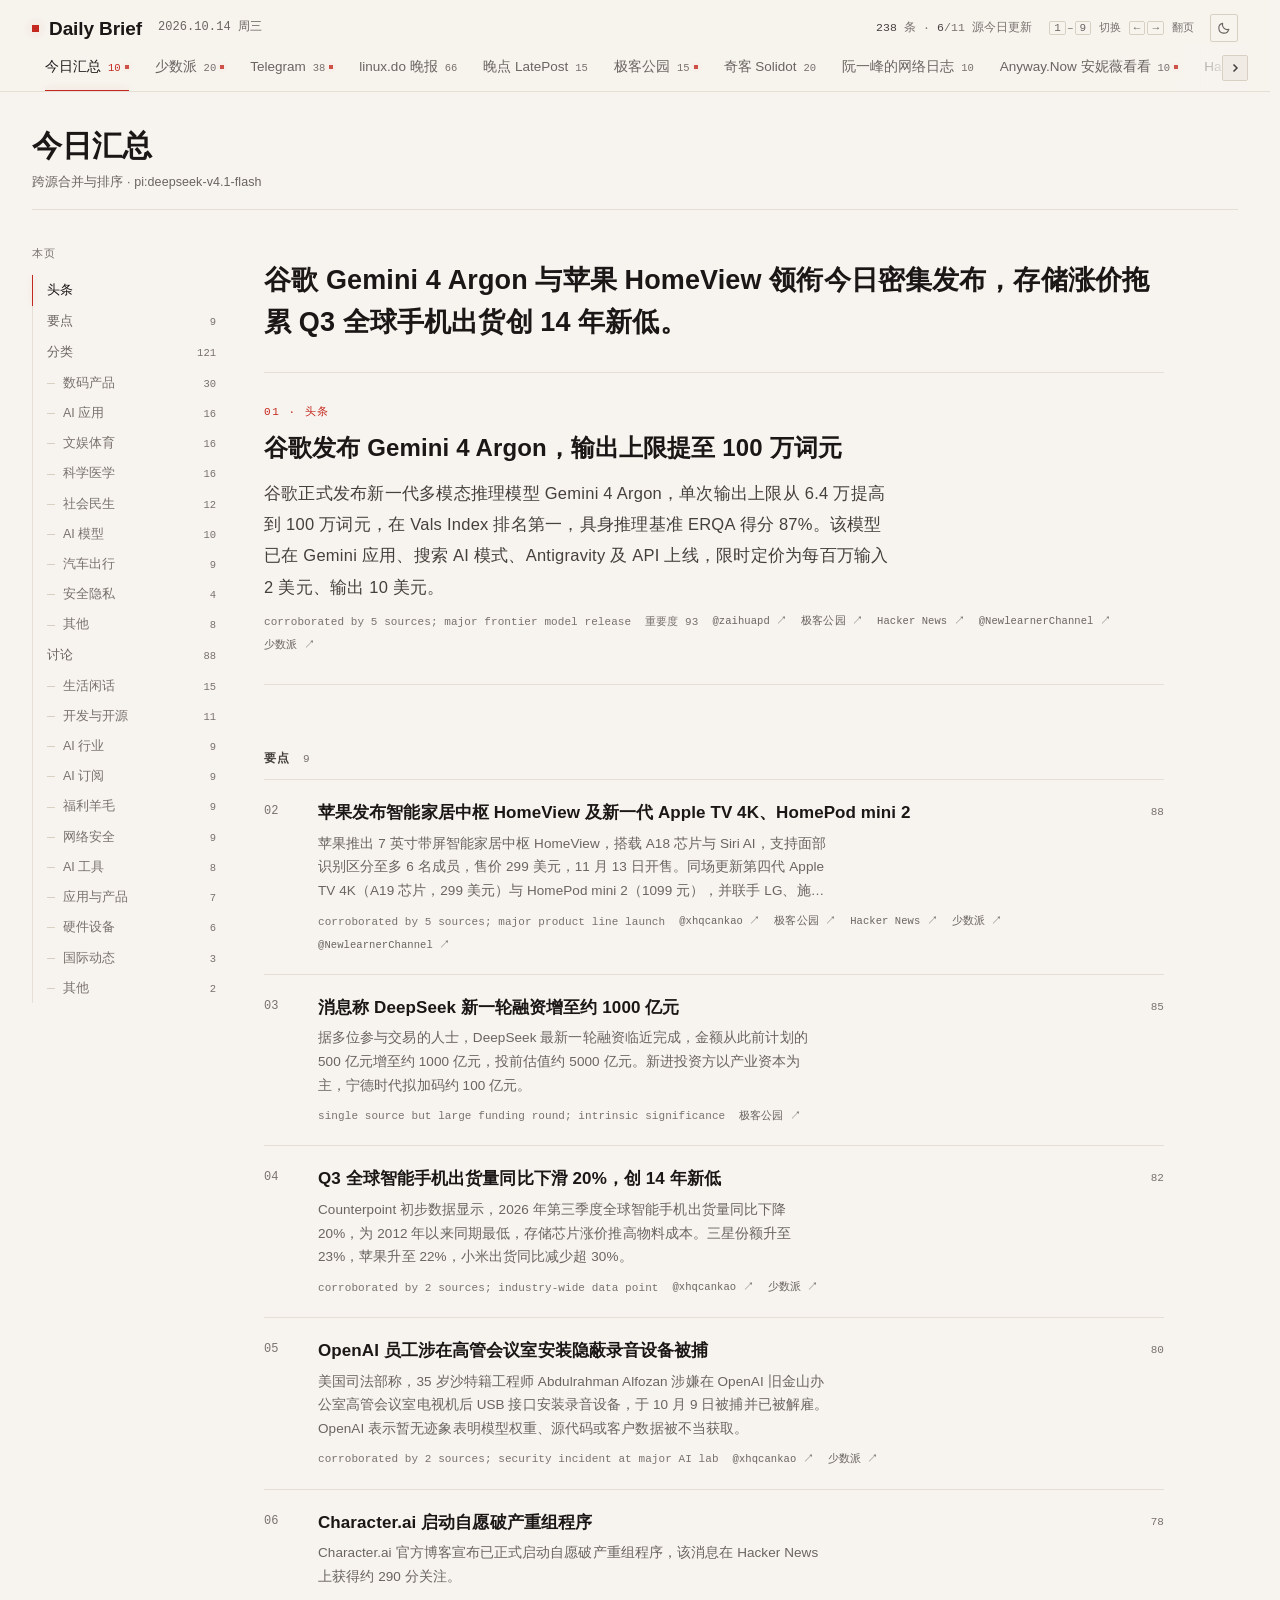
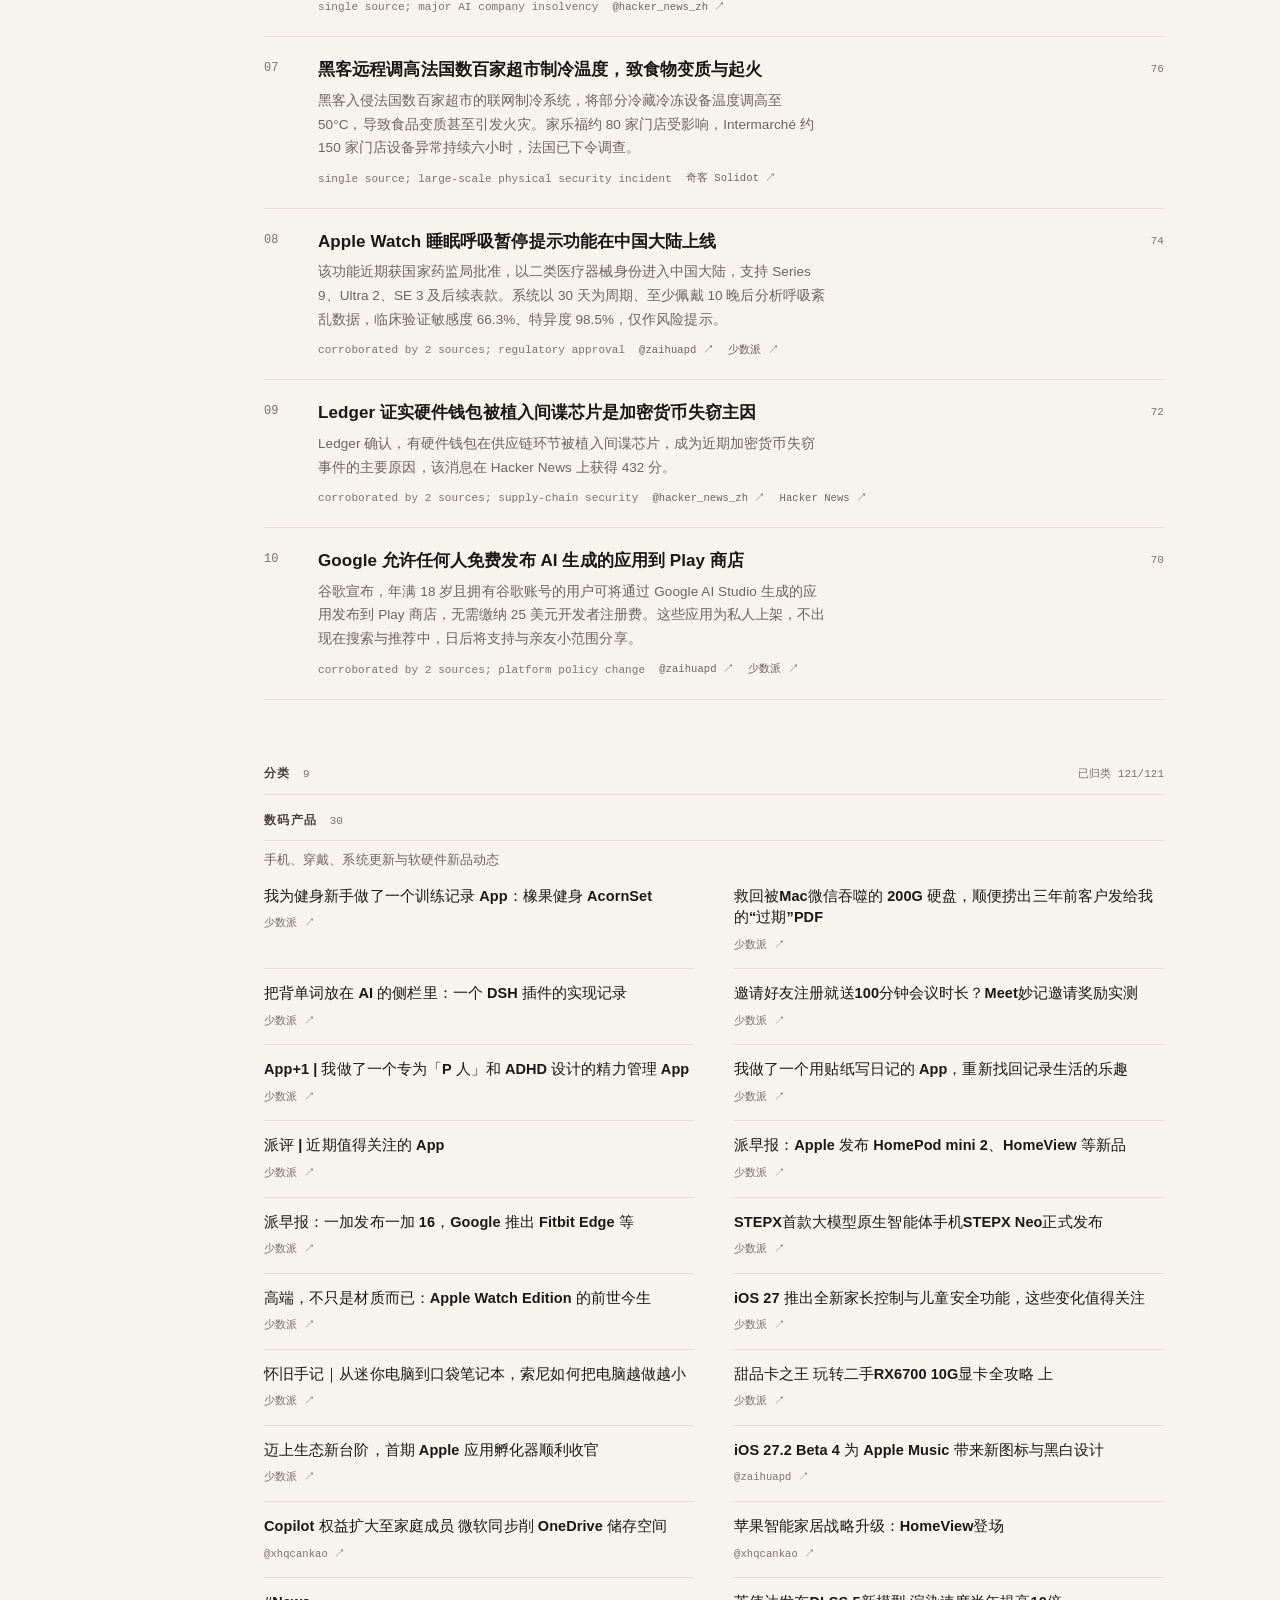
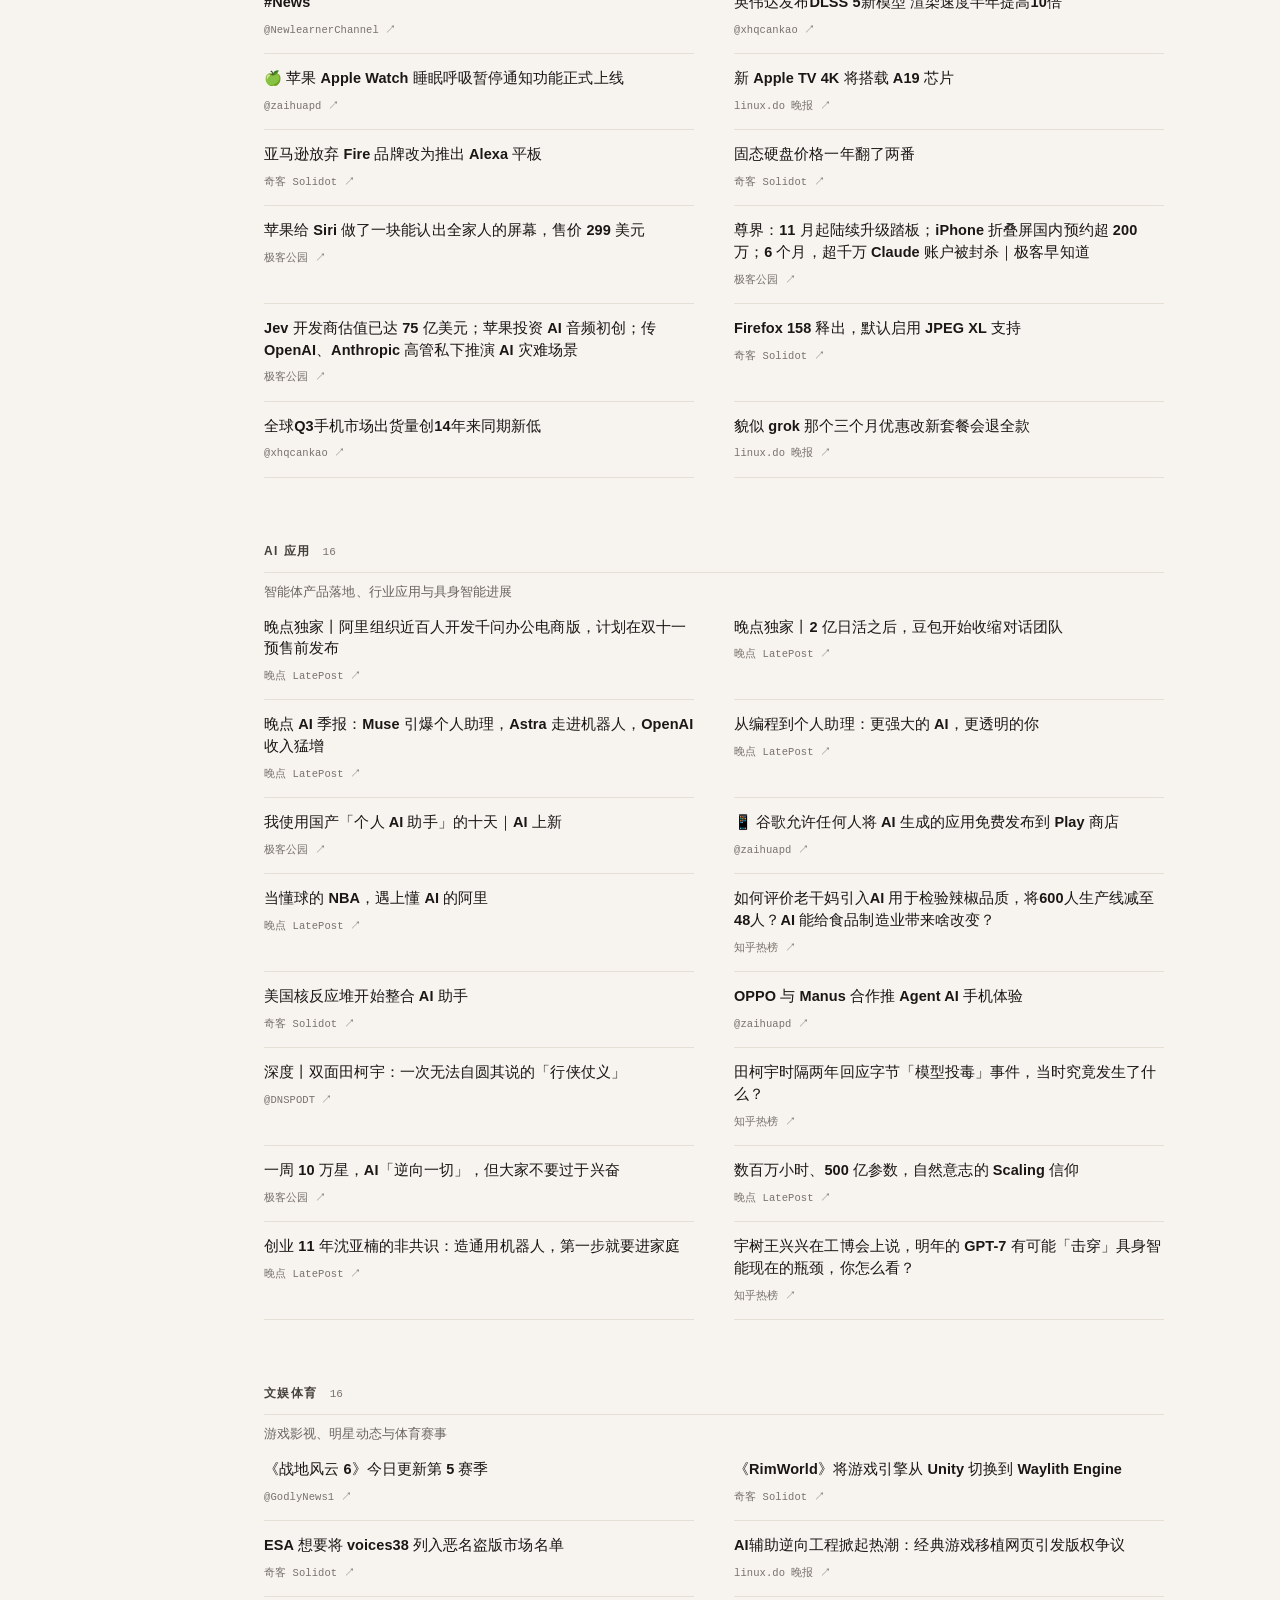
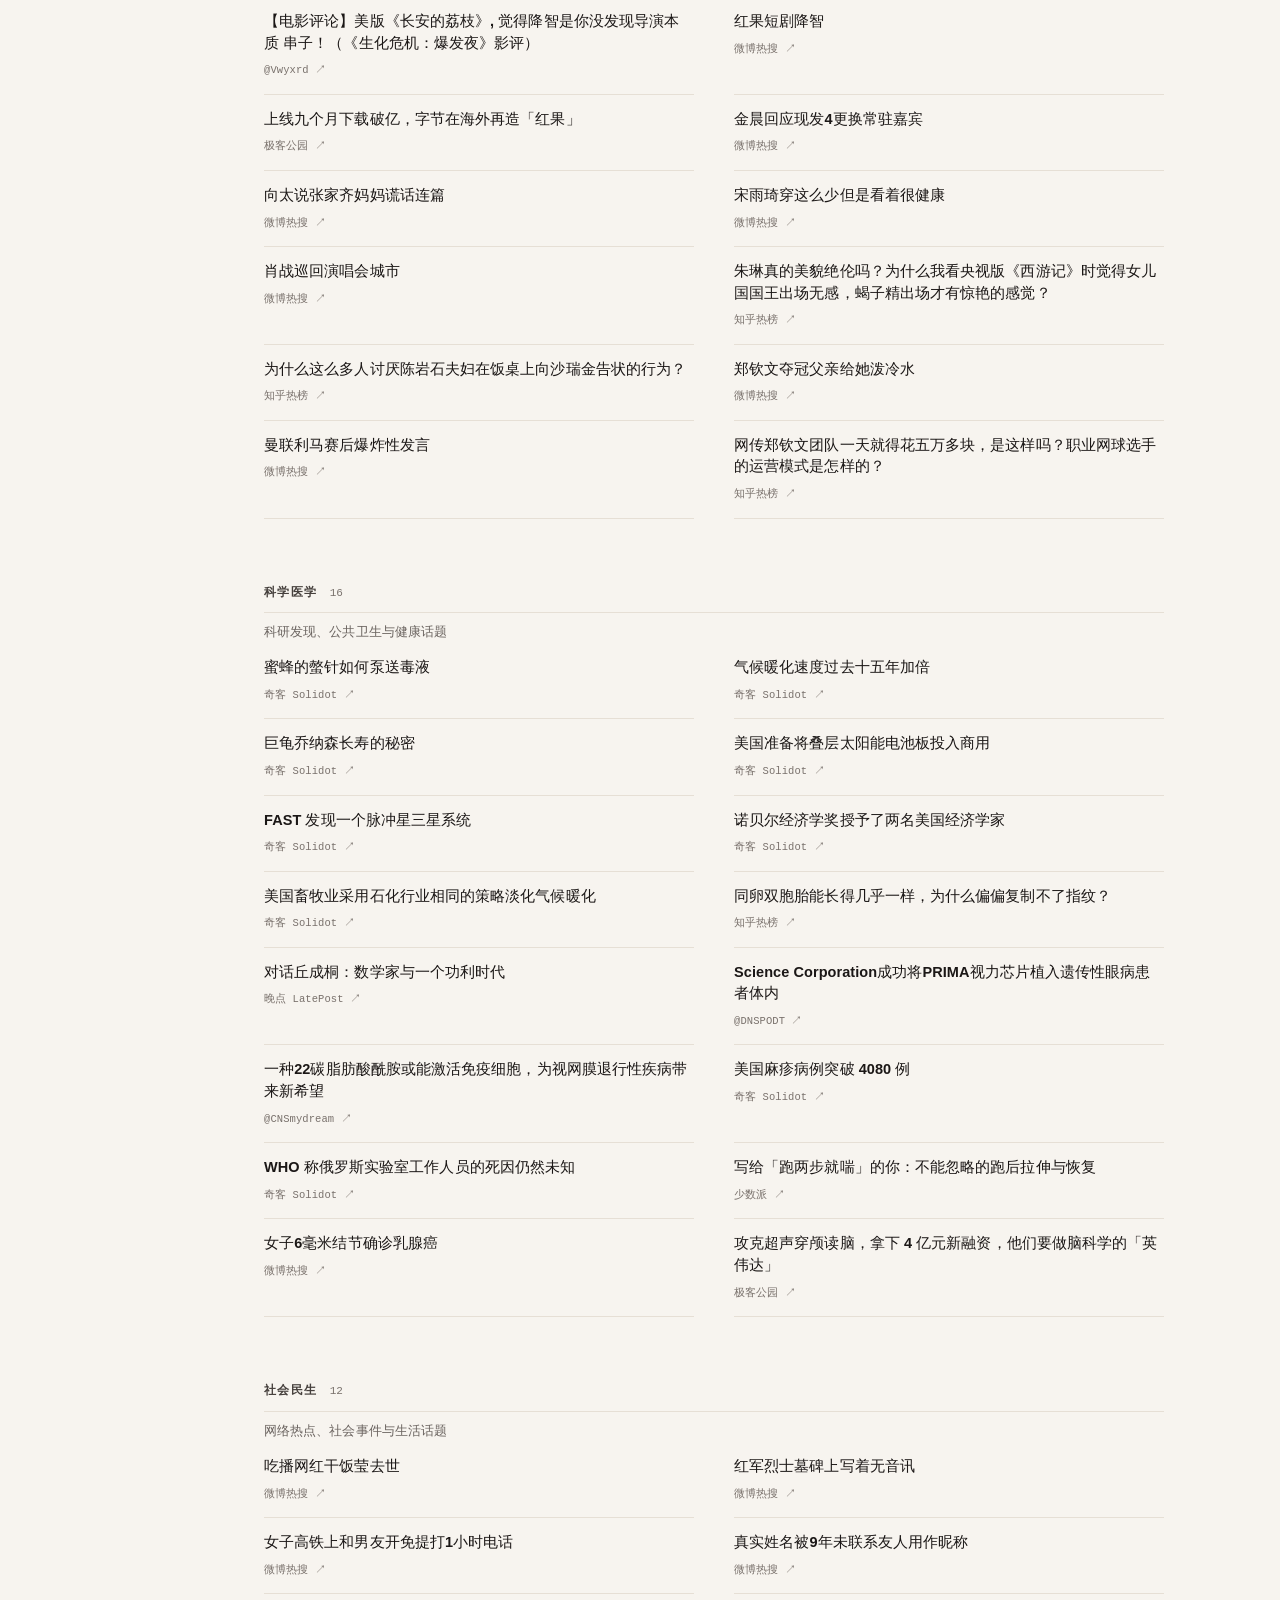
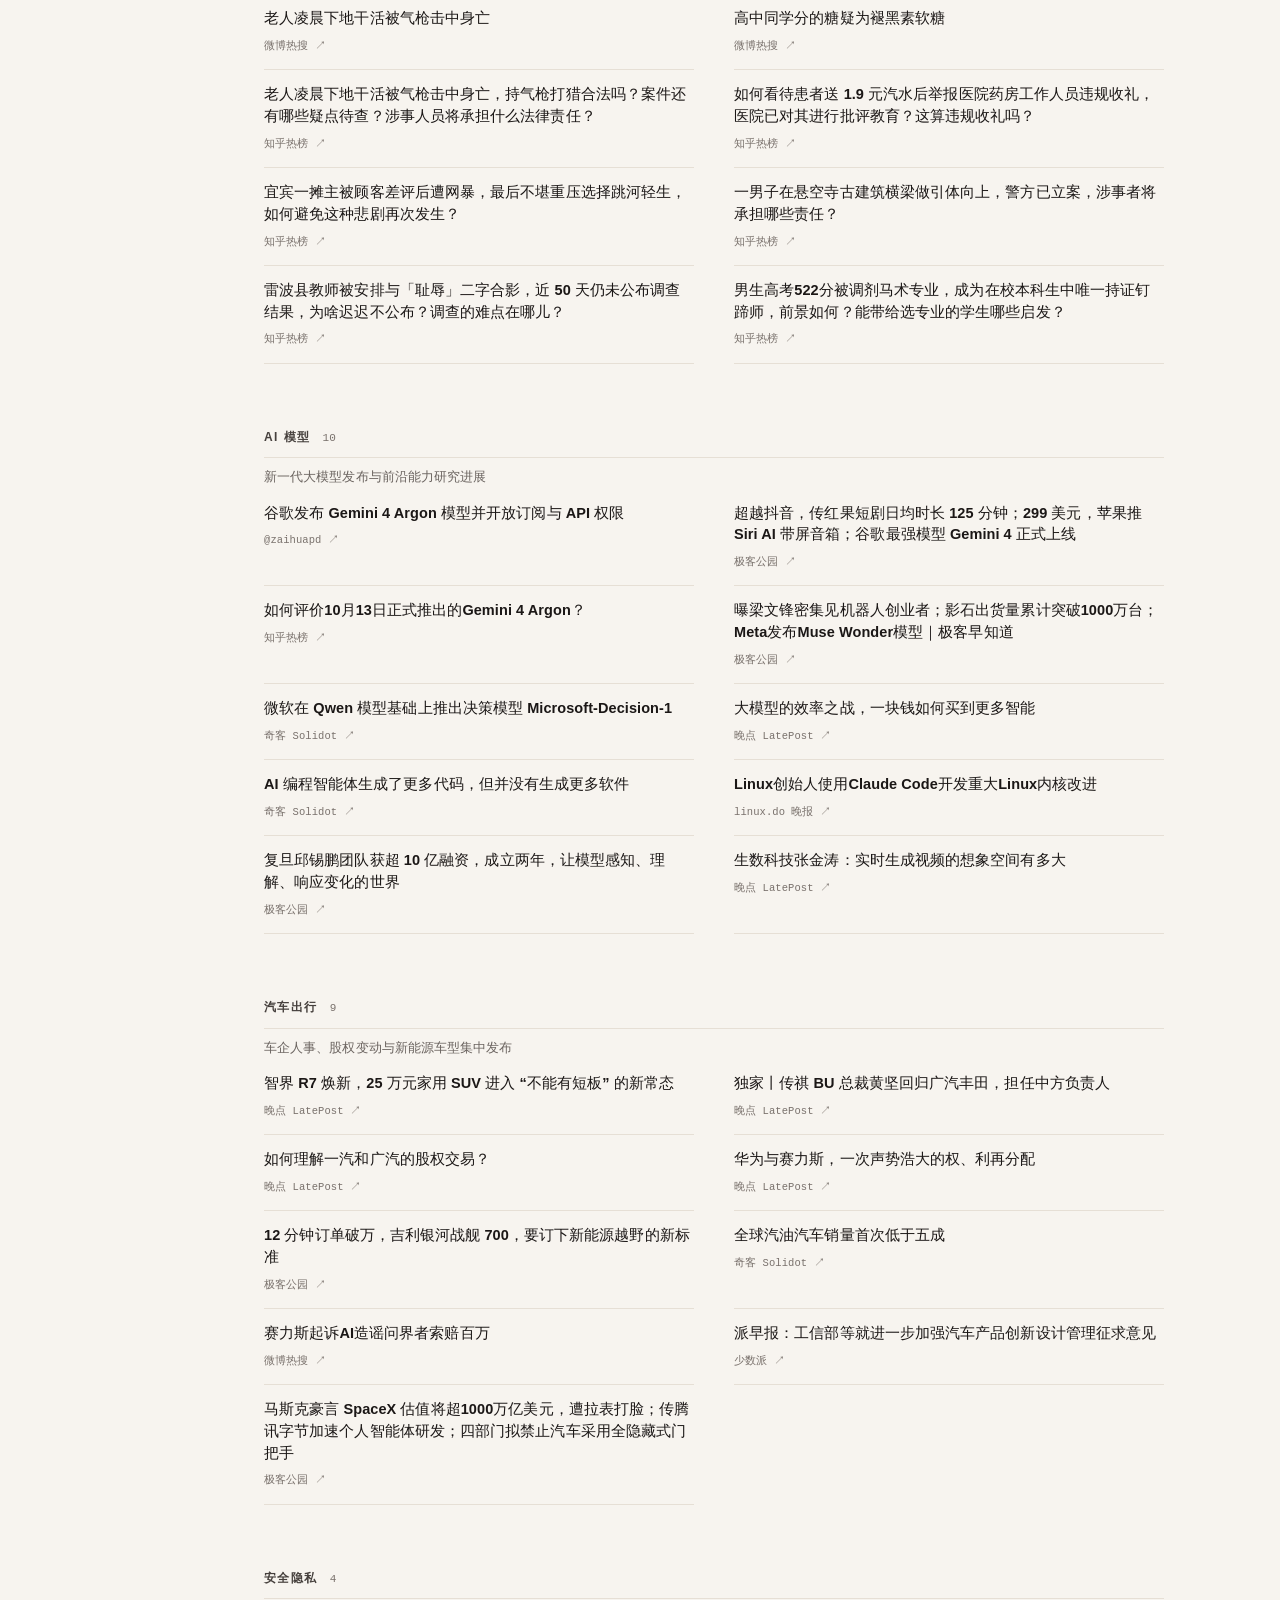
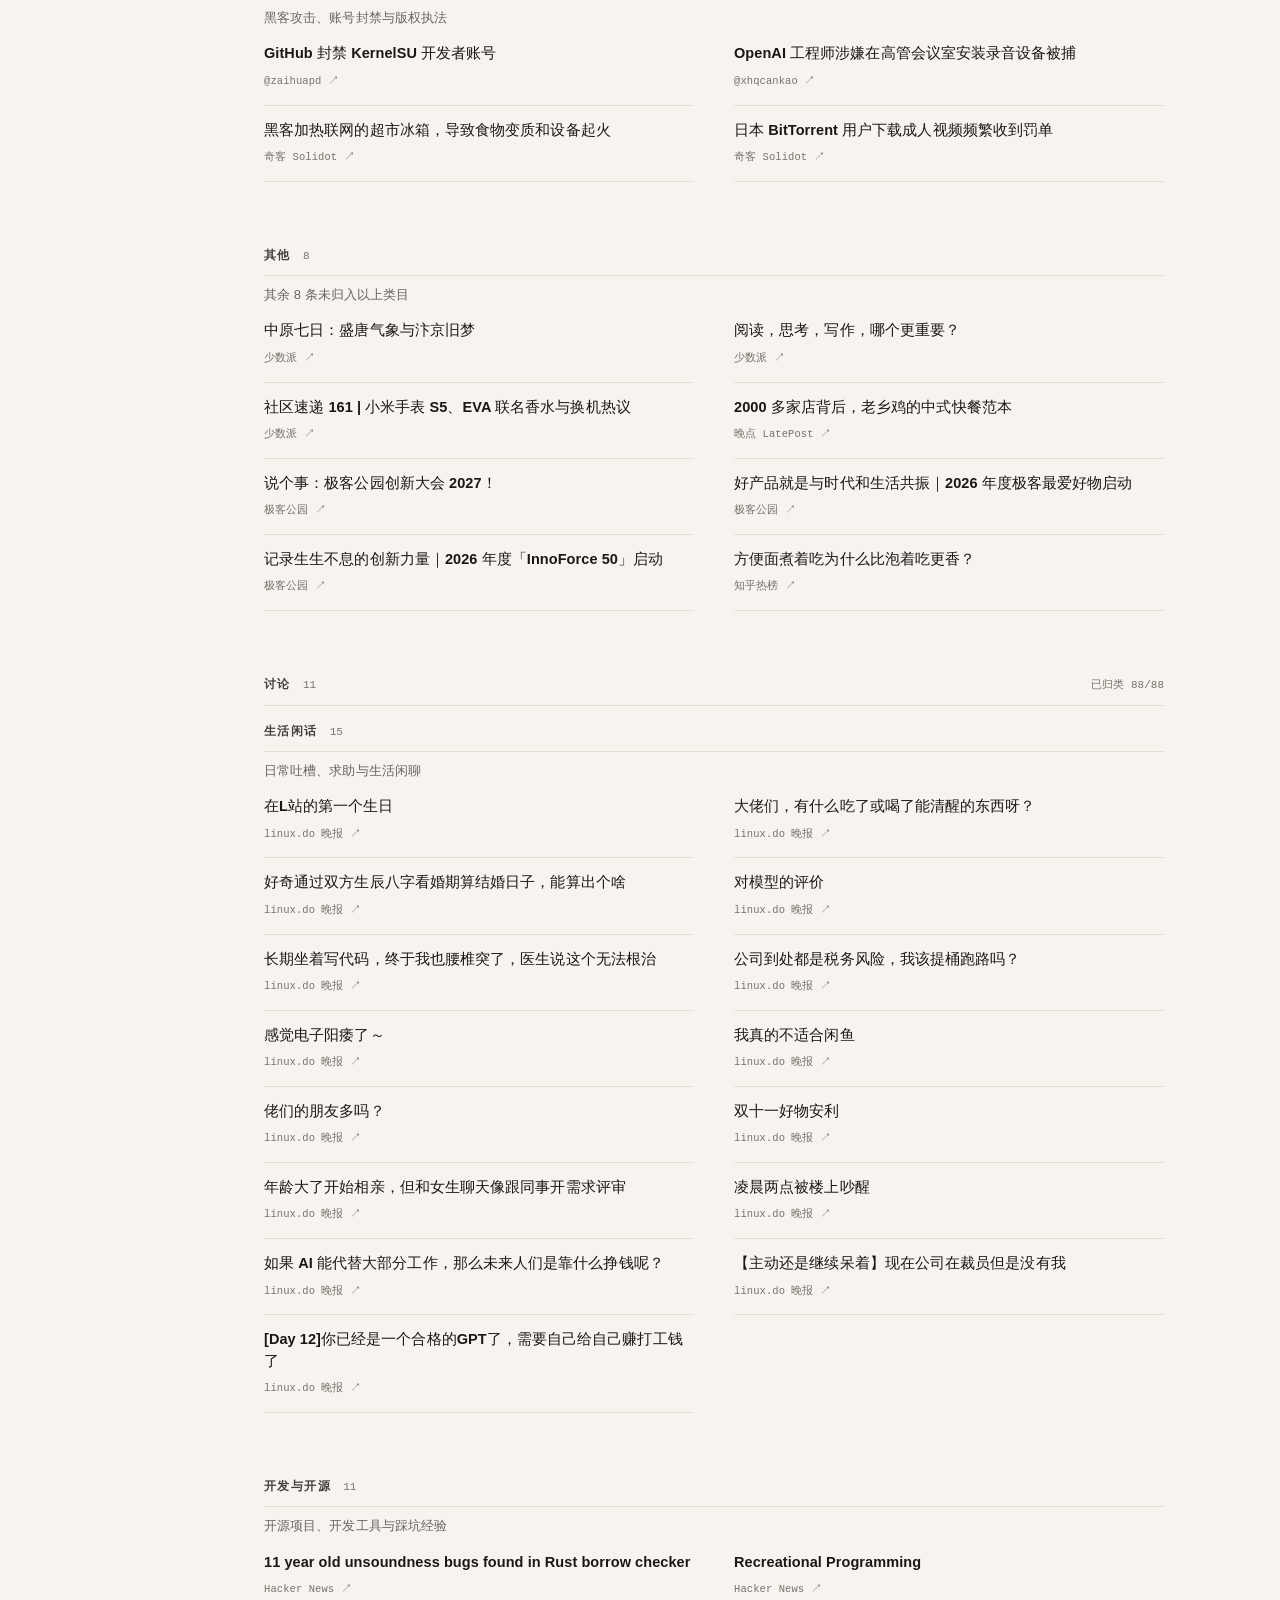
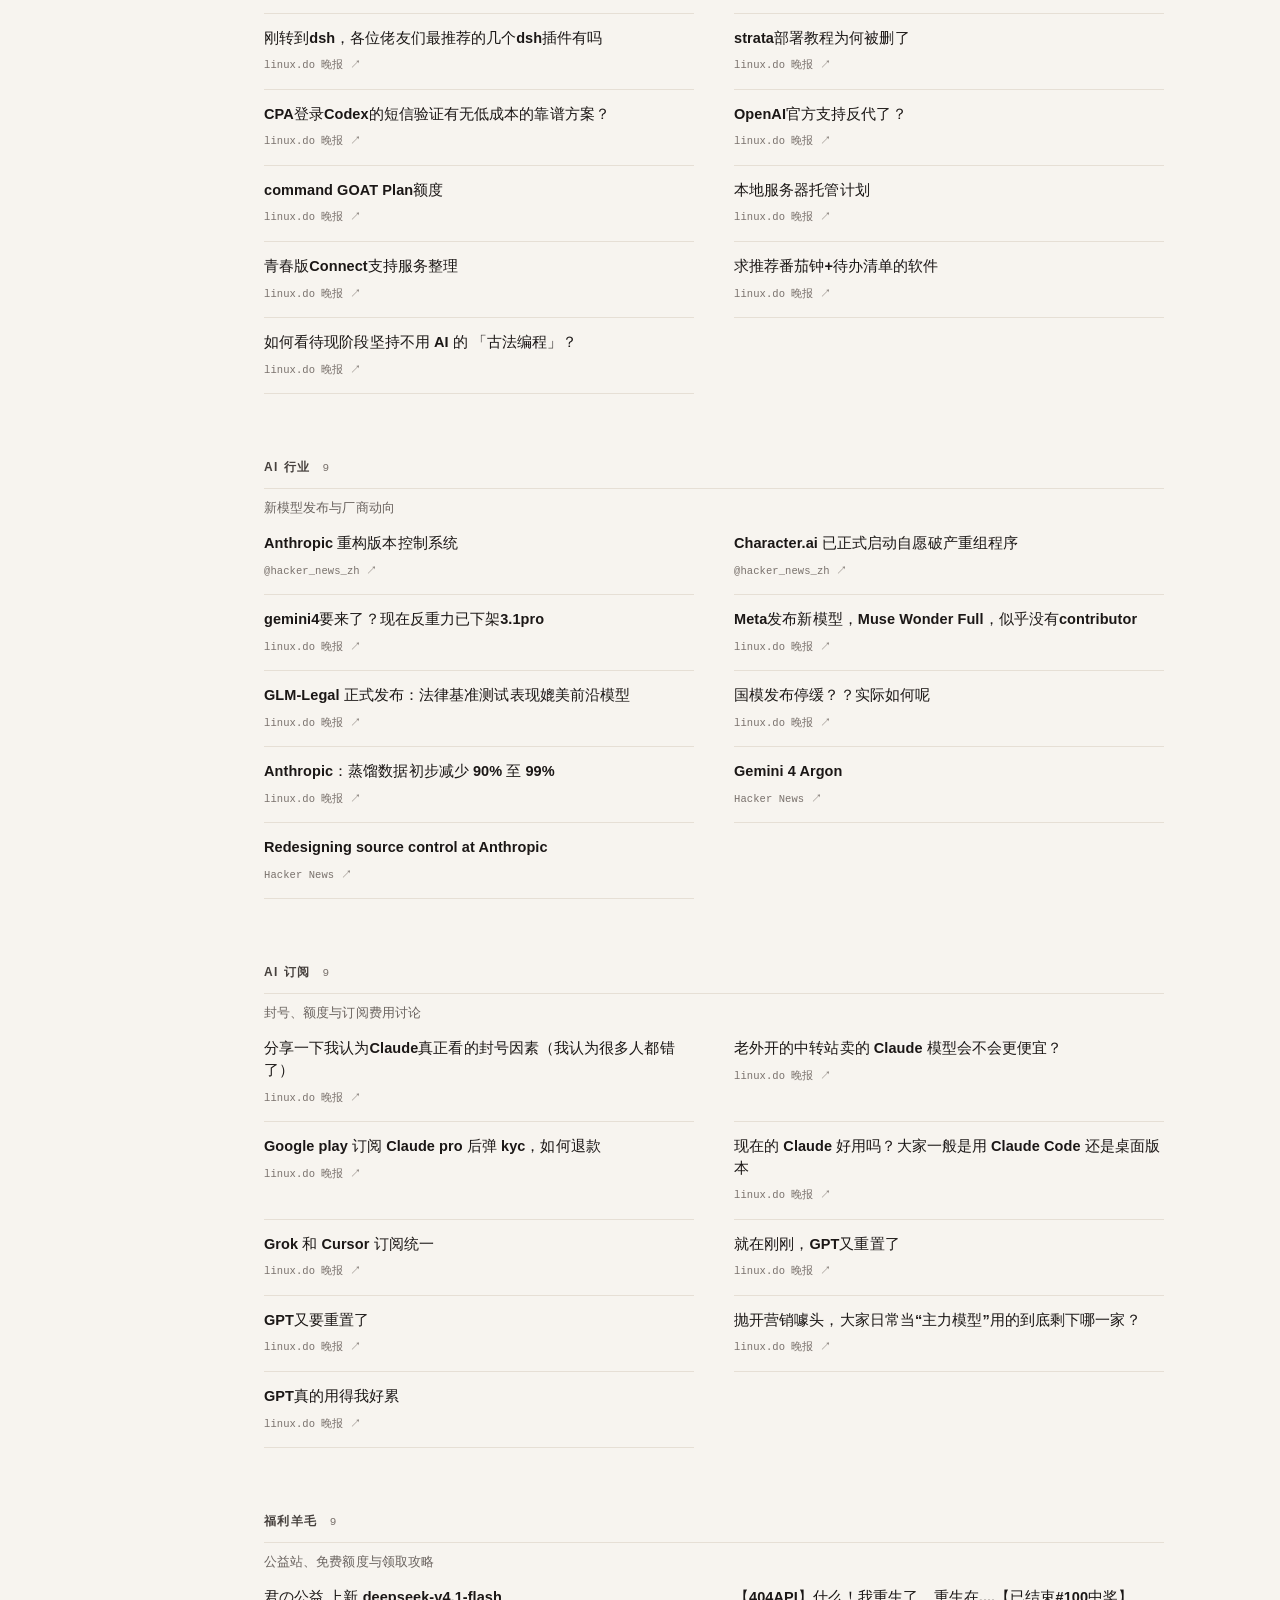
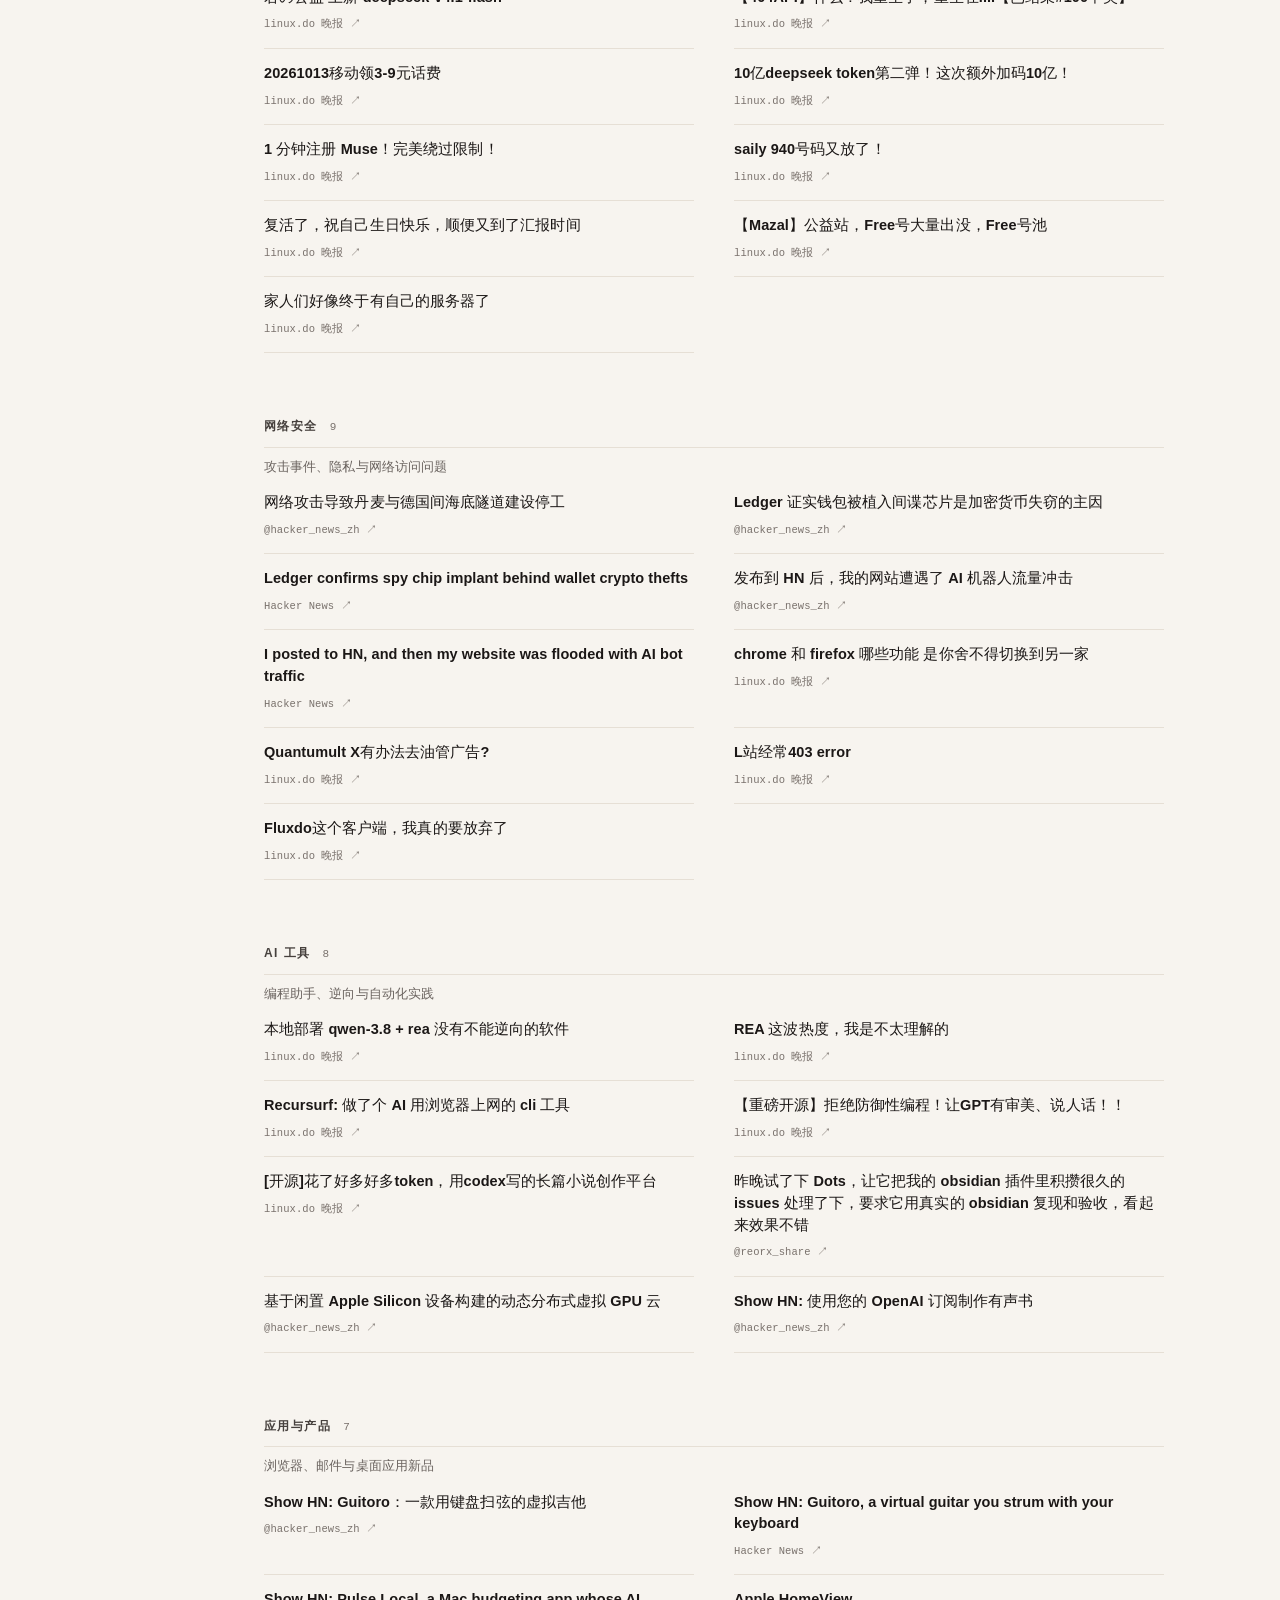
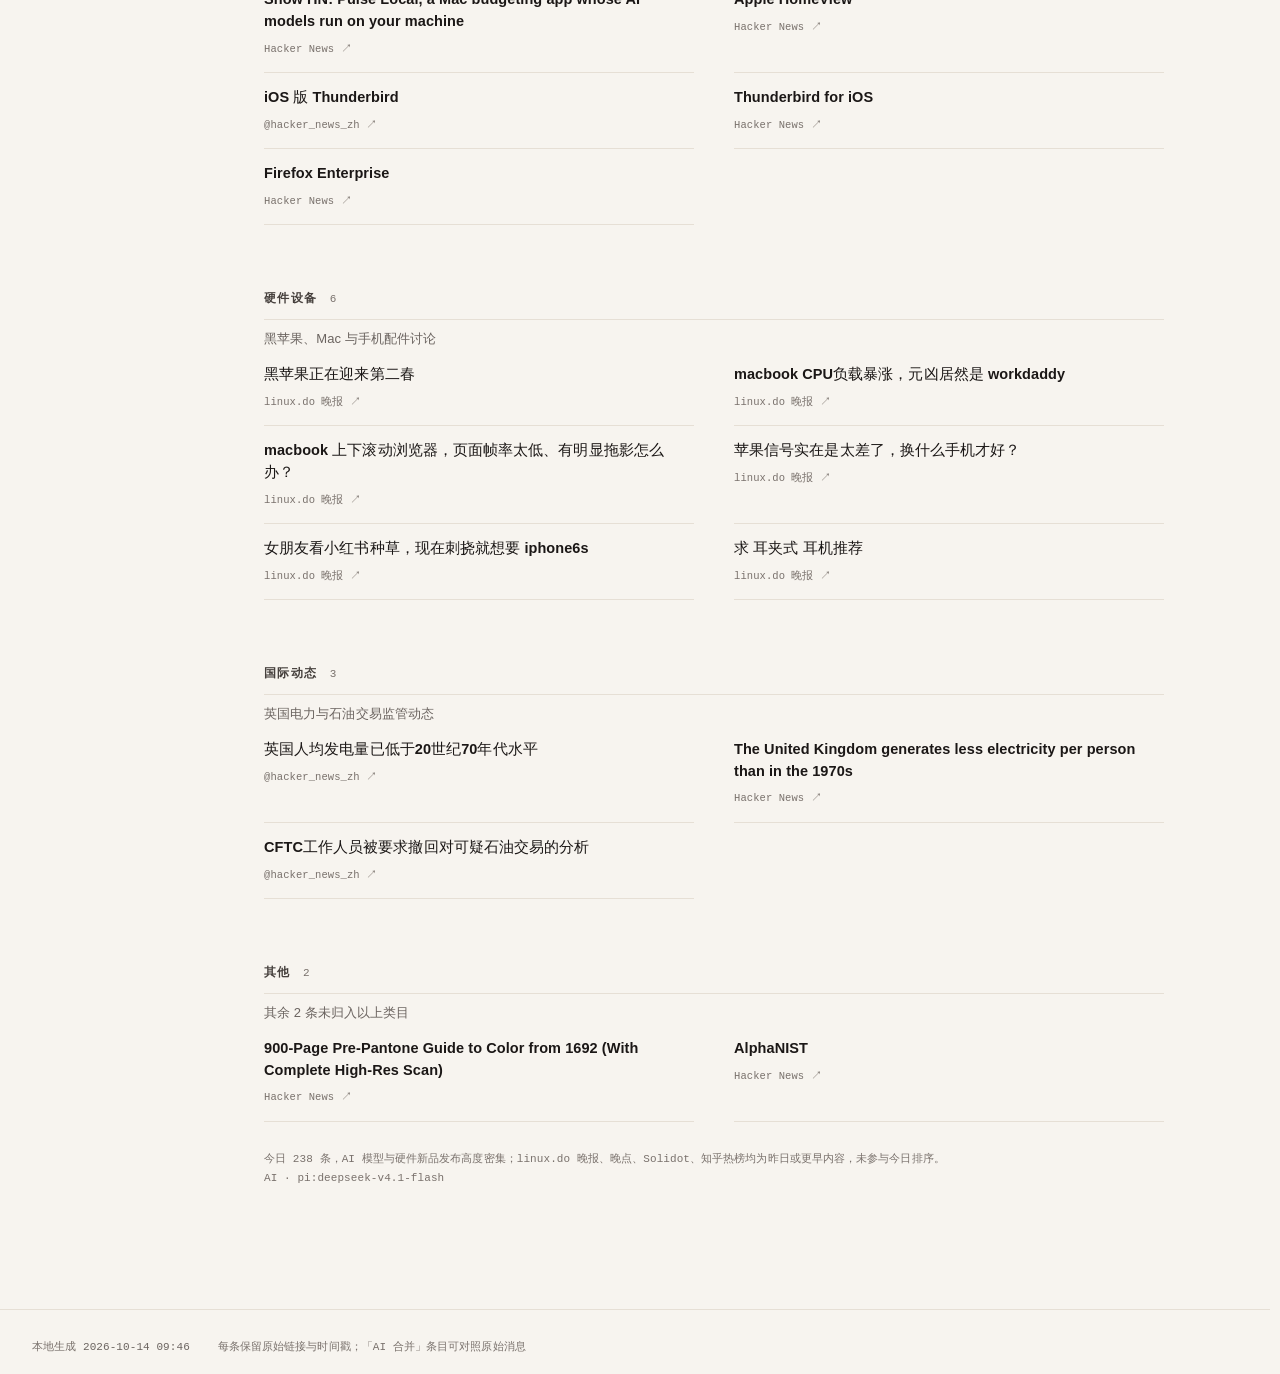
==== site/digest.html @ 3172ba56 "Classify items by category, split news from discussion Stage 2 now reads the whole day and groups it" ====
<!doctype html>
<html lang="zh-CN">
<head>
<meta charset="utf-8">
<meta name="viewport" content="width=device-width,initial-scale=1,viewport-fit=cover">
<meta name="color-scheme" content="light dark">
<meta name="theme-color" content="#0c0b0b">
<title>Daily Brief · 2026.10.14 周三</title>
<script>
(function(d){var r=d.documentElement,t=null,f=null;r.classList.add("js");
try{t=localStorage.getItem("digest-theme");f=localStorage.getItem("digest-cjk-serif")}catch(e){}
if(t!=="light"&&t!=="dark")t=matchMedia("(prefers-color-scheme: light)").matches?"light":"dark";
r.dataset.theme=t;if(f==="0")r.classList.add("no-cjk-serif")})(document);
</script>
<style>/* digest.css — inlined into site/digest.html by tools/render_digest.py.
 *
 * Light and dark themes share one set of tokens. One red accent, hairline
 * rules, 2px corners (never pill-shaped buttons). Depth comes from surface
 * steps and 1px lines, not shadows.
 *
 * Type: serif for things you read (headlines, article titles, long-form
 * bodies), sans for things you scan (lists, cards, boards), mono for numbers
 * and metadata. Latin faces come first in every stack so CJK fonts do not
 * supply the Latin glyphs; Chinese quotes and dashes are routed to a CJK face
 * through unicode-range so they keep their full width.
 */
*,*::before,*::after{box-sizing:border-box;margin:0;padding:0}

@font-face{font-family:"DB Punct Serif";unicode-range:U+2014-2015,U+2018-2019,U+201C-201D,U+2026,U+3000-303F,U+FF01-FF0F,U+FF1A-FF20;
  src:local("Songti SC Regular"),local("STSongti-SC-Regular"),local("Noto Serif CJK SC"),local("Noto Serif CJK SC Regular"),
      local("NotoSerifCJKsc-Regular"),local("Source Han Serif SC Regular"),local("SourceHanSerifSC-Regular"),local("STSong")}
@font-face{font-family:"DB Punct Sans";unicode-range:U+2014-2015,U+2018-2019,U+201C-201D,U+2026,U+3000-303F,U+FF01-FF0F,U+FF1A-FF20;
  src:local("PingFang SC Regular"),local("PingFangSC-Regular"),local("Microsoft YaHei"),local("Noto Sans CJK SC"),
      local("Noto Sans CJK SC Regular"),local("NotoSansCJKsc-Regular"),local("Source Han Sans SC Regular"),local("MiSans Regular")}

:root{
  --r:2px;
  --ease:cubic-bezier(.2,.7,.2,1);
  --ease-out:cubic-bezier(.16,1,.3,1);
  --t-fast:.16s;
  --t:.28s;
  --t-slow:.42s;
  --sans:"DB Punct Sans","Inter","SF Pro Text",-apple-system,BlinkMacSystemFont,"Segoe UI","Helvetica Neue",
         "PingFang SC","Hiragino Sans GB","Microsoft YaHei","Noto Sans CJK SC","Source Han Sans SC",
         "MiSans",sans-serif;
  --serif-stack:"DB Punct Serif","Source Serif 4","Source Serif Pro","Charter","Bitstream Charter",
         "Iowan Old Style","Georgia","Songti SC","Noto Serif CJK SC","Source Han Serif SC",
         "Noto Serif SC","STSong",serif;
  /* falls back to sans when no decent CJK serif is installed (see digest.js),
     so Latin serif is never paired with CJK sans */
  --serif:var(--serif-stack);
  --mono:"JetBrains Mono","SF Mono",ui-monospace,SFMono-Regular,Menlo,Consolas,
         "Liberation Mono",monospace;
  --maxw:1320px;
  --pad:32px;
  --head-h:96px;           /* replaced at runtime with the real header height */
}
.no-cjk-serif{--serif:var(--sans)}

/* ---------- dark (default) ---------- */
:root,[data-theme="dark"]{
  color-scheme:dark;
  --bg:#0c0b0b;
  --s1:#131111;            /* cards, raised rows      */
  --s2:#1a1717;            /* hover, inputs           */
  --s3:#231f1f;            /* pressed / chips         */
  --card-h:#161414;
  --line:#242020;
  --line-2:#302b2a;
  --line-3:#413a39;
  --fg:#efeceb;
  --fg-2:#bdb7b5;
  --fg-3:#948d8a;
  --fg-4:#76706d;
  --accent:#ee5d50;
  --accent-2:#ff9a8f;
  --accent-dim:rgba(238,93,80,.14);
  --accent-line:rgba(238,93,80,.42);
  --glow:rgba(238,93,80,.55);
  --on-accent:#1a0806;
  --hot:#ee5d50;
  --hd-bg:rgba(12,11,11,.94);
  --ov-bg:rgba(4,3,3,.72);
  --ov-shadow:0 40px 120px -40px rgba(0,0,0,.9);
}
/* ---------- light ---------- */
[data-theme="light"]{
  color-scheme:light;
  --bg:#f7f4ef;
  --s1:#fffdfa;
  --s2:#f0ebe4;
  --s3:#e8e1d8;
  --card-h:#ffffff;
  --line:#e6dfd5;
  --line-2:#d9d0c4;
  --line-3:#c4b9ab;
  --fg:#1b1716;
  --fg-2:#46403d;
  --fg-3:#6b6460;
  --fg-4:#79716c;
  --accent:#c4291f;
  --accent-2:#a3221a;
  --accent-dim:rgba(196,41,31,.08);
  --accent-line:rgba(196,41,31,.32);
  --glow:rgba(196,41,31,.22);
  --on-accent:#ffffff;
  --hot:#c4291f;
  --hd-bg:rgba(247,244,239,.94);
  --ov-bg:rgba(40,32,28,.34);
  --ov-shadow:0 40px 100px -40px rgba(60,40,30,.35);
}
/* no JS: follow the system */
@media (prefers-color-scheme:light){
  :root:not([data-theme]){
    color-scheme:light;
    --bg:#f7f4ef;--s1:#fffdfa;--s2:#f0ebe4;--s3:#e8e1d8;--card-h:#ffffff;
    --line:#e6dfd5;--line-2:#d9d0c4;--line-3:#c4b9ab;
    --fg:#1b1716;--fg-2:#46403d;--fg-3:#6b6460;--fg-4:#79716c;
    --accent:#c4291f;--accent-2:#a3221a;--accent-dim:rgba(196,41,31,.08);--accent-line:rgba(196,41,31,.32);
    --glow:rgba(196,41,31,.22);--on-accent:#fff;--hot:#c4291f;
    --hd-bg:rgba(247,244,239,.94);--ov-bg:rgba(40,32,28,.34);--ov-shadow:0 40px 100px -40px rgba(60,40,30,.35);
  }
}

/* theme switch: a short cross-fade, View Transitions where available */
::view-transition-old(root),::view-transition-new(root){animation-duration:.42s;animation-timing-function:cubic-bezier(.2,.7,.2,1)}
.theming,.theming *,.theming *::before,.theming *::after{
  transition:background-color .4s var(--ease),color .4s var(--ease),border-color .4s var(--ease),
             fill .4s var(--ease),box-shadow .4s var(--ease)!important}

html{-webkit-text-size-adjust:100%;scrollbar-gutter:stable;background:var(--bg)}
body{
  background:var(--bg);color:var(--fg);font-family:var(--sans);
  font-size:15px;line-height:1.65;letter-spacing:.005em;
  -webkit-font-smoothing:antialiased;-moz-osx-font-smoothing:grayscale;
  text-rendering:optimizeLegibility;font-feature-settings:"cv11","ss01","tnum" 0;
  text-autospace:normal;text-spacing-trim:normal;   /* CJK/Latin spacing where supported */
  min-height:100vh;
}
/* reading type */
.serif{font-family:var(--serif)}
a{color:inherit;text-decoration:none}
button{font:inherit;color:inherit;background:none;border:0;cursor:pointer}
img{display:block;max-width:100%}
time,.mono,.num{font-family:var(--mono);font-variant-numeric:tabular-nums;letter-spacing:0}
::selection{background:var(--accent-dim);color:var(--accent-2)}
:focus{outline:none}
:focus-visible{outline:1px solid var(--accent);outline-offset:2px}
.sr{position:absolute;width:1px;height:1px;overflow:hidden;clip:rect(0 0 0 0);white-space:nowrap}

/* thin scrollbars where scrolling is real */
*{scrollbar-width:thin;scrollbar-color:var(--line-3) transparent}
::-webkit-scrollbar{width:10px;height:10px}
::-webkit-scrollbar-thumb{background:var(--line-2);border:3px solid var(--bg);border-radius:10px}
::-webkit-scrollbar-thumb:hover{background:var(--line-3)}

/* ======================================================================
   header
   ====================================================================== */
.hd{
  position:sticky;top:0;z-index:40;
  background:var(--hd-bg);
  backdrop-filter:saturate(140%) blur(18px);-webkit-backdrop-filter:saturate(140%) blur(18px);
  border-bottom:1px solid var(--line);
}
.hd-in{max-width:var(--maxw);margin:0 auto;padding:0 var(--pad)}
.hd-top{display:flex;align-items:center;gap:16px;padding:14px 0 2px;min-width:0}
.brand{font-family:var(--serif);font-size:19px;font-weight:700;letter-spacing:-.005em;color:var(--fg);
  display:flex;align-items:center;gap:10px;white-space:nowrap;line-height:1}
.brand::before{content:"";width:7px;height:7px;background:var(--accent);box-shadow:0 0 12px var(--glow)}
.theme-btn{flex:none;width:28px;height:28px;display:grid;place-items:center;color:var(--fg-3);
  border:1px solid var(--line-2);border-radius:var(--r);
  transition:color var(--t-fast),border-color var(--t-fast),background-color var(--t-fast),transform var(--t-fast)}
.theme-btn:hover{color:var(--fg);border-color:var(--line-3);background:var(--s1)}
.theme-btn:active{transform:scale(.92)}
.theme-btn svg{width:14px;height:14px;transition:transform var(--t-slow) var(--ease-out),opacity var(--t) var(--ease)}
.theme-btn .moon{display:none}
[data-theme="light"] .theme-btn .sun{display:none}
[data-theme="light"] .theme-btn .moon{display:block}
.theme-btn.spin svg{transform:rotate(-90deg)}
.hd-date{font-family:var(--mono);font-size:12px;color:var(--fg-3);white-space:nowrap}
.hd-stats{margin-left:auto;font-family:var(--mono);font-size:11.5px;color:var(--fg-4);
  white-space:nowrap;overflow:hidden;text-overflow:ellipsis;min-width:0}
.hd-stats b{color:var(--fg-2);font-weight:500}
.hd-keys{font-family:var(--mono);font-size:11px;color:var(--fg-4);white-space:nowrap}
.hd-keys kbd{font:inherit;color:var(--fg-3);border:1px solid var(--line-2);border-radius:var(--r);
  padding:0 4px;margin:0 1px}

/* ---------- horizontal scroller with edge hints (tabs + mobile rails) ---------- */
.scroller{position:relative;min-width:0}
.scroller-track{display:flex;overflow-x:auto;overflow-y:hidden;scrollbar-width:none;
  overscroll-behavior-x:contain;scroll-behavior:smooth;-webkit-overflow-scrolling:touch}
.scroller-track::-webkit-scrollbar{display:none}
.scroller::before,.scroller::after{
  content:"";position:absolute;top:0;bottom:0;width:72px;pointer-events:none;z-index:2;
  opacity:0;transition:opacity var(--t) var(--ease)}
.scroller::before{left:0;background:linear-gradient(90deg,var(--fade,var(--bg)) 22%,transparent)}
.scroller::after{right:0;background:linear-gradient(270deg,var(--fade,var(--bg)) 22%,transparent)}
.scroller.more-l::before,.scroller.more-r::after{opacity:1}
.sc-btn{
  position:absolute;top:50%;z-index:3;width:26px;height:26px;margin-top:-13px;
  display:grid;place-items:center;color:var(--fg-2);
  background:var(--s2);border:1px solid var(--line-2);border-radius:var(--r);
  opacity:0;pointer-events:none;
  transition:opacity var(--t) var(--ease),transform var(--t) var(--ease),
             color var(--t-fast),border-color var(--t-fast)}
.sc-btn svg{width:12px;height:12px}
.sc-btn.l{left:0;transform:translateX(-6px)}
.sc-btn.r{right:0;transform:translateX(6px)}
.scroller.more-l .sc-btn.l,.scroller.more-r .sc-btn.r{opacity:1;pointer-events:auto;transform:none}
.sc-btn:hover{color:var(--fg);border-color:var(--line-3)}
.sc-btn:active{transform:scale(.92)}
/* a soft pulse on the right edge so a hidden tail of tabs is noticed */
.scroller.more-r .sc-btn.r{animation:nudge 2.4s var(--ease) 1.2s 2}
@keyframes nudge{0%,100%{translate:0}50%{translate:3px}}

/* ---------- tabs ---------- */
.tabs{--fade:var(--bg);margin:0 -10px}
.tabs .scroller-track{position:relative;padding:0 10px}
.tab{
  position:relative;flex:none;display:flex;align-items:baseline;gap:7px;
  padding:12px 13px 13px;color:var(--fg-3);font-size:13.5px;white-space:nowrap;
  transition:color var(--t-fast) var(--ease)}
.tab:hover{color:var(--fg)}
.tab[aria-selected="true"]{color:var(--fg)}
.tab .n{font-family:var(--mono);font-size:10.5px;color:var(--fg-4);transition:color var(--t-fast)}
.tab[aria-selected="true"] .n{color:var(--accent)}
.tab .fresh{align-self:center;width:4px;height:4px;margin-left:-3px;background:var(--accent);opacity:.8;
  box-shadow:0 0 6px var(--glow)}
/* a source this run produced nothing for: hollow mark, so it reads as absence
   rather than as an update */
.tab .miss{align-self:center;width:5px;height:5px;margin-left:-3px;background:none;
  border:1px solid var(--fg-4);opacity:.7}
.tab:active{transform:translateY(1px)}
.tab-ink{
  position:absolute;left:0;bottom:-1px;height:2px;width:0;background:var(--accent);
  box-shadow:0 0 10px var(--glow);pointer-events:none;
  transition:transform var(--t) var(--ease-out),width var(--t) var(--ease-out)}

/* ======================================================================
   panels
   ====================================================================== */
main{max-width:var(--maxw);margin:0 auto;padding:0 var(--pad) 120px;min-height:70vh}
/* panels hide only once JS is running; without JS they simply stack */
.js .panel{display:none}
.js .panel.on{display:block}
.panel + .panel{margin-top:40px}
.js .panel + .panel{margin-top:0}
.panel.in-r{animation:inR var(--t-slow) var(--ease-out) both}
.panel.in-l{animation:inL var(--t-slow) var(--ease-out) both}
.panel.in-n{animation:inN var(--t-slow) var(--ease-out) both}
@keyframes inR{from{opacity:0;transform:translateX(18px)}to{opacity:1;transform:none}}
@keyframes inL{from{opacity:0;transform:translateX(-18px)}to{opacity:1;transform:none}}
@keyframes inN{from{opacity:0;transform:translateY(8px)}to{opacity:1;transform:none}}
/* rows ripple in behind the panel; capped so long lists are not slow */
.panel.on .rv{animation:rv .5s var(--ease-out) both;
  animation-delay:calc(min(var(--i,0),16) * 18ms + 60ms)}
@keyframes rv{from{opacity:0;transform:translateY(6px)}to{opacity:1;transform:none}}

.ph{display:flex;align-items:flex-end;gap:20px;padding:36px 0 16px;border-bottom:1px solid var(--line);
  margin-bottom:8px;min-width:0}
.ph-t{min-width:0}
.ph h1{font-family:var(--serif);font-size:30px;line-height:1.2;font-weight:700;letter-spacing:0;color:var(--fg)}
.ph-sub{margin-top:8px;font-size:12.5px;color:var(--fg-3);
  overflow:hidden;text-overflow:ellipsis;white-space:nowrap}
.ph-meta{margin-left:auto;display:flex;align-items:center;gap:16px;flex:none;
  font-family:var(--mono);font-size:11px;color:var(--fg-4);padding-bottom:2px}
.ph-meta .k{color:var(--fg-4)}
.ph-meta .v{color:var(--fg-2)}
.fresh-tag{display:inline-flex;align-items:center;gap:7px;color:var(--fg-3)}
.fresh-tag::before{content:"";width:5px;height:5px;background:var(--fg-4)}
.fresh-tag.ok{color:var(--accent)}
.fresh-tag.ok::before{background:var(--accent);box-shadow:0 0 8px var(--glow)}
.fresh-tag.miss-tag{color:var(--fg-4)}
.fresh-tag.miss-tag::before{background:none;border:1px solid var(--fg-4)}
.empty{padding:48px 0;color:var(--fg-4);font-size:13px}
/* a tab for a source that produced nothing today */
.absent{padding:56px 0 40px;max-width:52ch}
.absent-h{margin:0 0 10px;font-family:var(--serif);font-size:20px;font-weight:700;color:var(--fg-2)}
.absent-s{margin:0;font-size:13.5px;line-height:1.7;color:var(--fg-3)}
.absent-d{margin:14px 0 0;font-family:var(--mono);font-size:11.5px;color:var(--fg-4);
  padding:8px 10px;background:var(--s2);border-left:2px solid var(--line-3);word-break:break-word}
.hd-stats .miss-n{color:var(--fg-4);font-weight:600}

/* ---------- layout with side rail ---------- */
.lay{display:grid;grid-template-columns:184px minmax(0,1fr);gap:48px;align-items:start}
.rail{position:sticky;top:calc(var(--head-h) + 28px);padding-top:28px}
.rail-h{font-family:var(--mono);font-size:10.5px;letter-spacing:.14em;text-transform:uppercase;
  color:var(--fg-4);margin-bottom:12px}
/* desktop: the rail is a plain vertical list; the scroller only activates <=900px */
.rail .scroller-track{display:block;overflow:visible}
.rail .scroller::before,.rail .scroller::after,.rail .sc-btn{display:none}
.rail-list{position:relative;display:flex;flex-direction:column;border-left:1px solid var(--line)}
.rail-a{
  position:relative;display:flex;align-items:baseline;gap:8px;width:100%;text-align:left;
  padding:6px 0 6px 14px;font-size:13px;line-height:1.45;color:var(--fg-3);
  transition:color var(--t-fast) var(--ease),padding var(--t) var(--ease)}
.rail-a .lbl{min-width:0;overflow:hidden;text-overflow:ellipsis;white-space:nowrap}
.rail-a .n{margin-left:auto;font-family:var(--mono);font-size:10.5px;color:var(--fg-4)}
.rail-a:hover{color:var(--fg);padding-left:17px}
.rail-a.on{color:var(--fg)}
.rail-a.on .n{color:var(--accent)}
.rail-g,.rail-sub{display:flex;flex-direction:column}
.rail-a.sub{padding-left:30px;font-size:12.5px;color:var(--fg-4)}
.rail-a.sub::before{content:"";position:absolute;left:14px;top:50%;width:8px;height:1px;background:var(--line-2);
  transition:background-color var(--t-fast),width var(--t) var(--ease-out)}
.rail-a.sub:hover{padding-left:33px;color:var(--fg-2)}
.rail-a.sub.on{color:var(--fg)}
.rail-a.sub.on::before{background:var(--accent);width:10px}
.rail-a.in{color:var(--fg)}
.rail-ink{position:absolute;left:-1px;top:0;width:1px;height:0;background:var(--accent);
  box-shadow:0 0 8px var(--glow);
  transition:transform var(--t) var(--ease-out),height var(--t) var(--ease-out)}
.content{min-width:0;padding-top:12px}

/* ---------- section heads ---------- */
.sec{scroll-margin-top:calc(var(--head-h) + 20px)}
.sec + .sec{margin-top:48px}
.sec + .blk.sec{margin-top:0}
.sec-h{display:flex;align-items:baseline;gap:12px;padding:16px 0 10px;
  border-bottom:1px solid var(--line);font-size:12px;font-weight:600;letter-spacing:.12em;
  text-transform:uppercase;color:var(--fg-2)}
.sec-h .n{font-family:var(--mono);font-weight:400;letter-spacing:0;color:var(--fg-4);font-size:11px}
.sec-h .aside{margin-left:auto;font-family:var(--mono);font-weight:400;letter-spacing:0;
  text-transform:none;font-size:11px;color:var(--fg-4)}

/* ======================================================================
   boards — HN / 微博 / 知乎: one glance, fixed row rhythm
   ====================================================================== */
.board{list-style:none;counter-reset:none;margin-top:6px}
.bd-legend{display:grid;padding:12px 0 8px;border-bottom:1px solid var(--line);
  font-family:var(--mono);font-size:10px;letter-spacing:.12em;text-transform:uppercase;color:var(--fg-4)}
.br{
  display:grid;align-items:center;column-gap:16px;min-height:36px;padding:0 10px;margin:0 -10px;
  border-bottom:1px solid var(--line);position:relative;
  transition:background-color var(--t-fast) var(--ease)}
.br:hover{background:var(--s1)}
.br::before{content:"";position:absolute;left:0;top:8px;bottom:8px;width:2px;background:var(--accent);
  transform:scaleY(0);transition:transform var(--t) var(--ease-out)}
.br:hover::before{transform:scaleY(1)}
.br-rk{font-family:var(--mono);font-size:12px;color:var(--fg-4);text-align:right}
.br.top .br-rk{color:var(--accent)}
.br-t{min-width:0;display:flex;align-items:baseline;gap:10px;padding:8px 0}
.br-t a{min-width:0;overflow:hidden;text-overflow:ellipsis;white-space:nowrap;
  font-size:14px;color:var(--fg);transition:color var(--t-fast)}
.br-t a:hover{color:var(--accent-2)}
.br-dom{flex:none;font-family:var(--mono);font-size:11px;color:var(--fg-4)}
.br-bar{height:3px;background:var(--line);position:relative;overflow:hidden}
.br-bar i{position:absolute;inset:0;background:var(--fg-3);transform-origin:left;
  transform:scaleX(var(--w,0))}
.br.top .br-bar i{background:var(--accent)}
.panel.on .br-bar i{animation:bar .9s var(--ease-out) both;animation-delay:calc(min(var(--i,0),16) * 18ms + 120ms)}
@keyframes bar{from{transform:scaleX(0)}}
.br-v{font-family:var(--mono);font-size:12px;color:var(--fg-2);text-align:right;white-space:nowrap}
.br-v.dim{color:var(--fg-4)}
.br-v a{transition:color var(--t-fast)}
.br-v a:hover{color:var(--accent-2)}
.br-tm{font-family:var(--mono);font-size:11px;color:var(--fg-4);text-align:right;white-space:nowrap}

/* HN: rank · title+domain · bar · points · comments · time */
.b-hn{max-width:1040px}
.b-hn .br,.b-hn .bd-legend{grid-template-columns:24px minmax(0,1fr) 64px 48px 56px 44px}
/* 微博: rank · title · label · bar · heat */
.b-wb{max-width:820px}
.b-wb .br,.b-wb .bd-legend{grid-template-columns:24px minmax(0,1fr) 22px 96px 64px}
.lbl-t{font-size:10.5px;line-height:16px;text-align:center;width:18px;height:16px;border-radius:var(--r);
  color:var(--fg-2);background:var(--s3)}
.lbl-t.hot{color:var(--on-accent);background:var(--hot)}
.lbl-t.new{color:var(--accent);background:var(--accent-dim)}
/* 知乎: rank · title + one-line excerpt · bar · heat */
.b-zh{max-width:1040px}
.b-zh .br,.b-zh .bd-legend{grid-template-columns:24px minmax(0,1fr) 72px 64px}
.b-zh .br-t{flex-direction:column;align-items:stretch;gap:0;padding:6px 0}
.b-zh .br-t a{line-height:1.5}
.br-x{font-size:12px;line-height:1.45;color:var(--fg-4);overflow:hidden;text-overflow:ellipsis;
  white-space:nowrap}

/* ======================================================================
   article lists — 晚点 / 极客公园 / 阮一峰 / Anyway / 少数派 others
   ====================================================================== */
.alist{list-style:none;max-width:880px}
.ar{display:grid;grid-template-columns:76px minmax(0,1fr);column-gap:24px;
  padding:18px 0;border-bottom:1px solid var(--line)}
.ar-d{padding-top:3px;font-family:var(--mono);font-size:11px;line-height:1.5;color:var(--fg-4)}
.ar-d .d{display:block;color:var(--fg-3)}
.ar-d .d.today{color:var(--accent)}
.ar-d .d.rep{visibility:hidden}
.ar-t{font-family:var(--serif);font-size:17px;line-height:1.5;font-weight:600;letter-spacing:.005em;color:var(--fg)}
.ar-t a{background:linear-gradient(var(--accent),var(--accent)) 0 100%/0 1px no-repeat;
  transition:color var(--t-fast),background-size var(--t) var(--ease-out)}
.ar-t a:hover{color:var(--accent-2);background-size:100% 1px}
.ar-s{margin-top:6px;font-size:13.5px;line-height:1.7;color:var(--fg-3);max-width:72ch;
  display:-webkit-box;-webkit-line-clamp:2;-webkit-box-orient:vertical;overflow:hidden}
.ar-m{margin-top:8px;display:flex;flex-wrap:wrap;align-items:center;gap:6px 14px;
  font-family:var(--mono);font-size:11px;color:var(--fg-4)}
.ar-m .tag{color:var(--fg-3)}
.ar-m .x{color:var(--accent)}

/* ---------- expander (real height transition) ---------- */
.exp{margin-top:10px}
.exp-btn{display:inline-flex;align-items:center;gap:8px;height:26px;padding:0 10px 0 8px;
  font-family:var(--mono);font-size:11px;color:var(--fg-2);
  border:1px solid var(--line-2);border-radius:var(--r);
  transition:color var(--t-fast),border-color var(--t-fast),background-color var(--t-fast),transform var(--t-fast)}
.exp-btn:hover{color:var(--fg);border-color:var(--line-3);background:var(--s1)}
.exp-btn:active{transform:scale(.97)}
.exp-btn .chev{width:10px;height:10px;transition:transform var(--t) var(--ease-out)}
.exp.open > .exp-btn .chev{transform:rotate(90deg)}
.exp-btn .c{color:var(--fg-4)}
.exp-body{display:grid;grid-template-rows:0fr;transition:grid-template-rows var(--t-slow) var(--ease-out)}
.exp.open > .exp-body{grid-template-rows:1fr}
.exp-inner{min-height:0;overflow:hidden}
.exp-pad{padding:22px 0 6px 18px;border-left:1px solid var(--line-2);margin-top:14px;
  opacity:0;transform:translateY(-4px);transition:opacity var(--t) var(--ease),transform var(--t) var(--ease)}
.exp.open .exp-pad{opacity:1;transform:none;transition-delay:.08s}
.exp-close{margin-top:18px;font-family:var(--mono);font-size:11px;color:var(--fg-4);
  transition:color var(--t-fast)}
.exp-close:hover{color:var(--accent)}

/* ---------- long-form text ---------- */
.prose{max-width:38em;font-family:var(--serif);font-size:16.5px;line-height:1.92;letter-spacing:.02em;color:var(--fg-2);
  text-align:justify;text-justify:inter-character;hanging-punctuation:allow-end}
.prose > * + *{margin-top:.95em}
.prose h2,.prose h3,.prose h4{color:var(--fg);font-weight:700;line-height:1.5;letter-spacing:.005em;
  margin-top:1.8em;text-align:left}
.prose h2{font-size:18px}.prose h3{font-size:16.5px}.prose h4{font-size:15.5px}
.prose > :first-child{margin-top:0}
.prose strong,.prose b{color:var(--fg);font-weight:600}
.prose a,.lnk{color:var(--accent-2);text-decoration:underline;text-decoration-color:var(--accent-line);
  text-underline-offset:3px;text-decoration-thickness:1px;overflow-wrap:anywhere;
  transition:text-decoration-color var(--t-fast),color var(--t-fast)}
.prose a:hover,.lnk:hover{text-decoration-color:var(--accent-2)}
.prose blockquote{padding-left:16px;border-left:2px solid var(--line-3);color:var(--fg-3)}
.prose ul,.prose ol{padding-left:1.3em}
.prose li + li{margin-top:.35em}
.prose li::marker{color:var(--fg-4)}
.prose code{font-family:var(--mono);font-size:.88em;background:var(--s2);padding:1px 5px;border-radius:var(--r)}
.prose pre{background:var(--s1);border:1px solid var(--line);padding:14px 16px;overflow:auto;border-radius:var(--r)}
.prose pre code{background:none;padding:0}

/* ======================================================================
   少数派 派早报 feature
   ====================================================================== */
.feat{max-width:800px}
.feat-h{padding:22px 0 20px;border-bottom:1px solid var(--line)}
.kicker{font-family:var(--mono);font-size:10.5px;letter-spacing:.18em;text-transform:uppercase;color:var(--accent)}
.feat-h h3{font-family:var(--serif);font-size:26px;line-height:1.4;font-weight:700;letter-spacing:0}
.feat-h h3 a{transition:color var(--t-fast)}
.feat-h h3 a:hover{color:var(--accent-2)}
/* items of one issue sit one level below the issue: indented, on a rule */
.feat-items{margin-left:3px;padding-left:26px;border-left:1px solid var(--line)}
.feat-h .ar-m{margin-top:12px}
.blk{padding:24px 0;border-bottom:1px solid var(--line);position:relative}
.blk:last-child{border-bottom:0}
.blk::before{content:"";position:absolute;left:-30px;top:35px;width:7px;height:7px;
  background:var(--bg);border:1px solid var(--line-3);transition:border-color var(--t),background-color var(--t)}
.blk:hover::before{border-color:var(--accent);background:var(--accent)}
.blk-h{display:flex;gap:14px;align-items:baseline;font-family:var(--serif);font-size:18.5px;line-height:1.5;
  font-weight:700;letter-spacing:.005em;color:var(--fg);margin-bottom:12px}
.blk-h .no{font-family:var(--mono);font-size:11px;font-weight:400;color:var(--fg-4);flex:none;width:20px}
.blk .prose{padding-left:34px}

/* ======================================================================
   linux.do — compact topic rows, two columns on wide screens
   ====================================================================== */
.topics{list-style:none;display:grid;grid-template-columns:repeat(2,minmax(0,1fr));column-gap:40px}
.tp{padding:14px 0;border-bottom:1px solid var(--line);min-width:0}
.tp-t{font-size:14.5px;line-height:1.5;font-weight:550;color:var(--fg)}
.tp-t a{transition:color var(--t-fast)}
.tp-t a:hover{color:var(--accent-2)}
.tp-s{margin-top:4px;font-size:13px;line-height:1.65;color:var(--fg-3)}

/* ======================================================================
   digest
   ====================================================================== */
.dg{max-width:900px}
.dg-hl{padding:30px 0 28px;font-family:var(--serif);font-size:clamp(20px,2.3vw,27px);line-height:1.55;font-weight:600;
  letter-spacing:.005em;color:var(--fg);border-bottom:1px solid var(--line)}
.dg-lead{padding:30px 0;border-bottom:1px solid var(--line)}
.dg-lead .no{font-family:var(--mono);font-size:11px;color:var(--accent);letter-spacing:.14em}
.dg-lead h2{margin-top:10px;font-family:var(--serif);font-size:24px;line-height:1.45;font-weight:700;letter-spacing:.005em}
.dg-lead p{margin-top:12px;font-family:var(--serif);font-size:16.5px;line-height:1.9;letter-spacing:.015em;color:var(--fg-2);max-width:38em}
.dg-it{display:grid;grid-template-columns:36px minmax(0,1fr) auto;column-gap:18px;padding:20px 0;
  border-bottom:1px solid var(--line)}
.dg-it .no{font-family:var(--mono);font-size:12px;color:var(--fg-4);padding-top:2px}
.dg-it h3{font-family:var(--serif);font-size:17px;line-height:1.5;font-weight:700;letter-spacing:.005em}
.dg-it p{margin-top:6px;font-size:13.5px;line-height:1.75;color:var(--fg-3);max-width:68ch;
  display:-webkit-box;-webkit-line-clamp:3;-webkit-box-orient:vertical;overflow:hidden}
.dg-it .sc{font-family:var(--mono);font-size:11px;color:var(--fg-4);padding-top:3px}
.dg-m{margin-top:10px;display:flex;flex-wrap:wrap;gap:6px 14px;align-items:center;
  font-family:var(--mono);font-size:11px;color:var(--fg-4)}
.dg-m .tp-c{color:var(--fg-3)}
.dg-m a{color:var(--fg-3);transition:color var(--t-fast)}
.dg-m a:hover{color:var(--accent-2)}
.dg-note{margin-top:28px;font-family:var(--mono);font-size:11px;line-height:1.8;color:var(--fg-4)}

/* ---------- categories: 分类 and 讨论 blocks ---------- */
.cat-s{margin-top:8px;font-size:13px;line-height:1.7;color:var(--fg-3)}
.cat-r{margin-top:8px;display:flex;flex-wrap:wrap;gap:4px 12px}

/* ---------- citations: jump to the item inside its own panel ---------- */
.cite{font-family:var(--mono);font-size:10.5px;color:var(--fg-4);
  transition:color var(--t-fast)}
.cite:hover{color:var(--accent-2)}
/* scrollIntoView uses block:nearest, so the offset comes from scroll-margin:
   without it a target lands under the sticky header */
[id^="it-"]{scroll-margin-top:calc(var(--head-h) + 24px)}
/* The reveal animation restarts when a panel is unhidden, which would leave the
   jump target transparent while it scrolls. .no-rv alone loses to .panel.on .rv,
   so the selector has to repeat both classes. */
.panel.on .rv.no-rv{animation:none}
.flash{position:relative}
.flash::after{content:"";position:absolute;inset:0;border-radius:6px;pointer-events:none;
  box-shadow:inset 0 0 0 2px var(--accent);animation:flash 1.6s var(--ease-out) both}
@keyframes flash{0%,100%{opacity:0}10%,55%{opacity:1}}
@media (prefers-reduced-motion:reduce){
  .flash::after{animation:flash-hold 1.6s step-end both}
  @keyframes flash-hold{0%{opacity:1}100%{opacity:0}}
}

/* ======================================================================
   telegram — JS masonry in reading order; CSS columns as no-JS fallback
   ====================================================================== */
.mas{columns:320px;column-gap:14px}
.mas.js{columns:auto;display:flex;gap:14px;align-items:flex-start}
.mas-col{flex:1 1 0;min-width:0;display:flex;flex-direction:column;gap:14px}
.mas:not(.js) .tg{break-inside:avoid;margin-bottom:14px}
.tg{
  position:relative;background:var(--s1);border:1px solid var(--line);border-radius:var(--r);
  padding:16px 16px 12px;display:flex;flex-direction:column;gap:10px;
  transition:border-color var(--t) var(--ease),background-color var(--t) var(--ease)}
.tg:hover{border-color:var(--line-3);background:var(--card-h)}
.tg[hidden]{display:none}
.tg.pop{animation:pop .42s var(--ease-out) both;animation-delay:calc(min(var(--k,0),14) * 22ms)}
@keyframes pop{from{opacity:0;transform:translateY(8px)}to{opacity:1;transform:none}}
.tg-h{display:flex;align-items:center;gap:10px;font-family:var(--mono);font-size:11px;color:var(--fg-4)}
.tg-ch{color:var(--fg-2);transition:color var(--t-fast)}
.tg-ch:hover{color:var(--accent-2)}
.tg-h time{margin-left:auto;color:var(--fg-3)}
.tg-ai{color:var(--accent);border:1px solid var(--accent-line);padding:0 5px;border-radius:var(--r);
  font-size:10px;line-height:16px}
.tg-t{font-family:var(--serif);font-size:16px;line-height:1.5;font-weight:700;letter-spacing:.005em;color:var(--fg)}
.tg-q{border-left:2px solid var(--line-3);padding:2px 0 2px 10px;font-size:12px;line-height:1.6;color:var(--fg-4);
  display:-webkit-box;-webkit-line-clamp:2;-webkit-box-orient:vertical;overflow:hidden}
.tg-q b{color:var(--fg-3);font-weight:500;margin-right:6px}
.tg-b{font-size:13.5px;line-height:1.75;color:var(--fg-2);overflow-wrap:anywhere}
.tg-b > * + *{margin-top:.6em}
.tg-b blockquote{border-left:2px solid var(--line-3);padding-left:10px;color:var(--fg-2)}
.tg-b blockquote + blockquote{margin-top:2px}
.tg-b blockquote:not(:first-child){margin-top:4px}
.tg-b b,.tg-b strong{color:var(--fg);font-weight:600}
.tg-b .via{color:var(--fg-4);font-size:12.5px}
.tg-b .via a{color:var(--fg-3);text-decoration:none}
.tg-b .via a:hover{color:var(--accent-2)}
.clamp{position:relative;max-height:var(--clamp,10.6em);overflow:hidden;
  transition:max-height var(--t-slow) var(--ease-out)}
.clamp::after{content:"";position:absolute;left:0;right:0;bottom:0;height:3.2em;pointer-events:none;
  background:linear-gradient(transparent,var(--s1));transition:opacity var(--t) var(--ease)}
.tg:hover .clamp::after{background:linear-gradient(transparent,var(--card-h))}
.more{align-self:flex-start;display:inline-flex;align-items:center;gap:6px;font-family:var(--mono);font-size:11px;
  color:var(--fg-3);transition:color var(--t-fast)}
.more svg{width:9px;height:9px;transition:transform var(--t-fast) var(--ease)}
.more:hover{color:var(--accent-2)}
.more:hover svg{transform:translate(2px,-2px)}
/* full post in the overlay: same card, reading type */
.ov-b .tg.rd{background:none;border:0;padding:18px 0 4px;gap:14px}
.ov-b .tg.rd:hover{background:none}
.ov-b .rd .tg-t{font-size:22px;line-height:1.45}
.ov-b .rd .tg-b{font-family:var(--serif);font-size:16.5px;line-height:1.92;letter-spacing:.015em}
.ov-b .rd .shots{margin:0}
.ov-b .rd .shots img{cursor:default;max-height:520px}
.ov-b .rd .shots img:hover{opacity:1}
.ov-b .rd .tg-f{padding-top:14px}

/* images: sizes are known at build time, so masonry never reflows */
.shots{display:grid;gap:2px;margin:0 -16px;overflow:hidden;background:var(--bg)}
.tg-h + .shots{margin-top:2px}
.shots.n2{grid-template-columns:1fr 1fr}
.shots img{width:100%;height:auto;max-height:420px;object-fit:cover;cursor:zoom-in;
  transition:opacity var(--t) var(--ease),transform var(--t-slow) var(--ease-out)}
.shots.n2 img{aspect-ratio:1;height:100%}
.shots img:hover{opacity:.9}
.tg-tags,.tg-src{display:flex;flex-wrap:wrap;gap:4px 10px;font-family:var(--mono);font-size:11px}
.tg-src span{color:var(--fg-4)}
.tg-src a{color:var(--fg-3);transition:color var(--t-fast)}
.tg-src a:hover{color:var(--accent-2)}
.rail-note{margin-top:18px;font-size:11.5px;line-height:1.7;color:var(--fg-4);display:flex;flex-wrap:wrap;gap:2px 8px}
.rail-note b{width:100%;font-family:var(--mono);font-size:10px;font-weight:400;letter-spacing:.12em;color:var(--fg-4)}
.rail-note span{font-family:var(--mono);cursor:help}
.rail-note.bad b,.rail-note.bad span{color:var(--accent)}
.tg-tags a{color:var(--fg-4);transition:color var(--t-fast)}
.tg-tags a:hover{color:var(--accent-2)}
.tg-f{display:flex;align-items:center;gap:12px;padding-top:10px;margin-top:2px;border-top:1px solid var(--line);
  font-family:var(--mono);font-size:10.5px;color:var(--fg-4)}
.tg-f .rx{display:flex;gap:10px}
.tg-f .rx span{white-space:nowrap}
.tg-f .vw{display:inline-flex;align-items:center;gap:4px}
.tg-f .vw svg{width:12px;height:12px}
.tg-f .go{margin-left:auto;display:inline-flex;align-items:center;gap:4px;color:var(--fg-3);
  transition:color var(--t-fast)}
.tg-f .go:hover{color:var(--accent-2)}
.tg-f .go svg{width:10px;height:10px;transition:transform var(--t-fast) var(--ease)}
.tg-f .go:hover svg{transform:translate(2px,-2px)}
.tg-media{display:inline-flex;align-items:center;gap:6px;align-self:flex-start;height:24px;padding:0 9px;
  font-family:var(--mono);font-size:10.5px;color:var(--fg-3);border:1px solid var(--line-2);border-radius:var(--r);
  transition:color var(--t-fast),border-color var(--t-fast)}
.tg-media:hover{color:var(--fg);border-color:var(--line-3)}
.tg-media svg{width:10px;height:10px}
.cmp{align-self:flex-start;display:inline-flex;align-items:center;gap:8px;height:26px;padding:0 10px;
  font-family:var(--mono);font-size:11px;color:var(--accent);border:1px solid var(--accent-line);border-radius:var(--r);
  transition:background-color var(--t-fast),transform var(--t-fast)}
.cmp:hover{background:var(--accent-dim)}
.cmp:active{transform:scale(.97)}

/* ======================================================================
   overlay (merged originals + image lightbox)
   ====================================================================== */
/* A stack of dialogs. Each push slides a new panel in; the one beneath
   recedes (smaller, dimmer, nudged up) and is restored when the top closes. */
.ov{position:fixed;inset:0;z-index:90;display:grid;place-items:center;padding:28px;
  pointer-events:none;visibility:hidden;transition:visibility 0s linear var(--t-slow)}
.ov.open{pointer-events:auto;visibility:visible;transition:visibility 0s}
.ov::before{content:"";position:absolute;inset:0;background:var(--ov-bg);
  backdrop-filter:blur(10px);-webkit-backdrop-filter:blur(10px);
  opacity:0;transition:opacity var(--t) var(--ease)}
.ov.open::before{opacity:1}
.ov-p{grid-area:1/1;position:relative;width:min(720px,100%);max-height:min(82vh,900px);
  display:flex;flex-direction:column;overflow:hidden;
  background:var(--s1);border:1px solid var(--line-2);border-radius:var(--r);box-shadow:var(--ov-shadow);
  opacity:0;transform:translateY(18px) scale(.985);
  transition:transform var(--t-slow) var(--ease-out),opacity var(--t) var(--ease),filter var(--t-slow) var(--ease)}
.ov-p.on{opacity:1;transform:none}
/* the panel beneath steps back and left so its edge stays visible as a ledge */
.ov-p.covered{opacity:.7;transform:translate(-26px,-18px) scale(.97);filter:saturate(.5);pointer-events:none}
.ov-p.covered::after{content:"";position:absolute;inset:0;background:var(--bg);opacity:.45}
/* a pushed panel arrives from the right, and leaves the same way */
.ov-p.child{opacity:0;transform:translate(34px,6px) scale(.99)}
.ov-p.child.on{opacity:1;transform:translate(14px,10px)}
.ov-p.child.on.covered{transform:translate(-12px,-8px) scale(.97)}
.ov-p.leaving,.ov-p.child.leaving{opacity:0;transform:translate(34px,6px) scale(.99)}
.ov-p.leaving:not(.child){transform:translateY(18px) scale(.985)}
.ov-p.on .ov-b > *{animation:ovIn var(--t-slow) var(--ease-out) both;animation-delay:.06s}
@keyframes ovIn{from{opacity:0;transform:translateY(6px)}to{opacity:1;transform:none}}
.ov-back{display:none;align-items:center;gap:6px;height:24px;padding:0 8px 0 4px;margin-left:-6px;
  font-family:var(--mono);font-size:11px;color:var(--fg-3);border-radius:var(--r);
  transition:color var(--t-fast),background-color var(--t-fast)}
.ov-back svg{width:11px;height:11px}
.ov-back:hover{color:var(--fg);background:var(--s2)}
.ov-p.child .ov-back{display:inline-flex}
.ov-h{display:flex;align-items:center;gap:14px;padding:14px 18px;border-bottom:1px solid var(--line)}
.ov-h h2{font-size:13px;font-weight:600;letter-spacing:.06em;color:var(--fg-2)}
.ov-x{margin-left:auto;width:28px;height:28px;display:grid;place-items:center;color:var(--fg-3);
  border:1px solid var(--line-2);border-radius:var(--r);
  transition:color var(--t-fast),border-color var(--t-fast),transform var(--t-fast)}
.ov-x:hover{color:var(--fg);border-color:var(--line-3)}
.ov-x:active{transform:scale(.92)}
.ov-x svg{width:12px;height:12px}
.ov-b{padding:6px 22px 22px;overflow-y:auto;overscroll-behavior:contain;min-height:0}
.ov-p.img{width:auto;max-width:min(1200px,100%);background:transparent;border:0;box-shadow:none;overflow:visible}
.ov-p.img .ov-h{position:absolute;top:-6px;right:-6px;z-index:2;border:0;padding:0}
.ov-p.img .ov-x{background:var(--s1)}
.ov-p.img .ov-h h2,.ov-p.img .ov-back{display:none}
.ov-p.img .ov-b{padding:0;display:grid;place-items:center;cursor:zoom-out}
.ov-p.img .ov-b img{max-width:100%;max-height:88vh;width:auto;height:auto}
.ov-note{padding:14px 0;font-size:13px;color:var(--fg-3);border-bottom:1px solid var(--line)}
.og{padding:16px 0;border-bottom:1px solid var(--line)}
.og:last-child{border-bottom:0}
.og-h{display:flex;align-items:center;gap:12px;margin-bottom:8px;font-family:var(--mono);font-size:11px;color:var(--fg-4)}
.og-h .ch{color:var(--fg-2)}
.og-h a{margin-left:auto;color:var(--fg-3);transition:color var(--t-fast)}
.og-h a:hover{color:var(--accent-2)}
.og .tg-b{font-size:14px}

/* ======================================================================
   footer
   ====================================================================== */
.ft{max-width:var(--maxw);margin:0 auto;padding:28px var(--pad) 64px;border-top:1px solid var(--line);
  display:flex;flex-wrap:wrap;gap:8px 28px;font-family:var(--mono);font-size:11px;color:var(--fg-4)}
.ft code{color:var(--fg-3);font:inherit}

/* ======================================================================
   responsive
   ====================================================================== */
@media (max-width:1100px){
  .topics{grid-template-columns:1fr}
}
@media (max-width:900px){
  :root{--pad:20px}
  .lay{grid-template-columns:minmax(0,1fr);gap:0}
  /* the rail becomes a second horizontal scroller pinned under the header */
  .rail{top:var(--head-h);z-index:30;padding:0;margin:0 calc(var(--pad) * -1);
    background:var(--bg);
    border-bottom:1px solid var(--line)}
  .rail-h,.rail-note{display:none}
  .rail .scroller{--fade:var(--bg)}
  .rail .scroller-track{display:flex;overflow-x:auto}
  .rail .scroller::before,.rail .scroller::after,.rail .sc-btn{display:grid}
  .rail .scroller::before,.rail .scroller::after{display:block}
  .rail-list{flex-direction:row;border-left:0;padding:0 var(--pad)}
  .rail-a{flex:none;width:auto;padding:10px 12px}
  .rail-a:hover{padding-left:12px}
  .rail-a .n{margin-left:4px}
  .rail-g{display:contents}
  .rail-sub{display:none}
  .rail-ink{top:auto;bottom:0;left:0;height:2px;width:0;
    transition:transform var(--t) var(--ease-out),width var(--t) var(--ease-out)}
  .sec{scroll-margin-top:calc(var(--head-h) + 60px)}
  .hd-keys{display:none}
}
@media (max-width:720px){
  .hd-top{flex-wrap:wrap;row-gap:2px}
  .hd-stats{margin-left:0;width:100%}
  .ph{flex-direction:column;align-items:flex-start;gap:10px;padding-top:30px}
  .ph-meta{margin-left:0}
  .ph h1{font-size:25px}
  .ar{grid-template-columns:minmax(0,1fr);row-gap:4px}
  .ar-d{display:flex;gap:8px;padding:0}
  .ar-d .d.rep{visibility:visible}
  .blk .prose{padding-left:0}
  .feat-items{padding-left:16px}
  .blk::before{left:-20px}
  .prose{text-align:left}
  .b-hn .br,.b-hn .bd-legend{grid-template-columns:22px minmax(0,1fr) 40px 40px}
  .b-hn .br-bar,.b-hn .br-tm,.b-hn .bd-legend .h-bar,.b-hn .bd-legend .h-tm{display:none}
  .b-hn .br-dom{display:none}
  .b-wb .br,.b-wb .bd-legend{grid-template-columns:22px minmax(0,1fr) 20px 56px}
  .b-wb .br-bar,.b-wb .bd-legend .h-bar{display:none}
  .b-zh .br,.b-zh .bd-legend{grid-template-columns:22px minmax(0,1fr) 56px}
  .b-zh .br-bar,.b-zh .bd-legend .h-bar{display:none}
  .dg-it{grid-template-columns:28px minmax(0,1fr)}
  .dg-it .sc{display:none}
  .ov{padding:12px}
  .ov-p.covered{transform:translate(-8px,-12px) scale(.96)}
  .ov-p.child.on{transform:translate(4px,8px)}
}

@media (prefers-reduced-motion:reduce){
  *,*::before,*::after{animation-duration:.001ms!important;animation-delay:0s!important;
    animation-iteration-count:1!important;transition-duration:.001ms!important;transition-delay:0s!important}
  .scroller-track{scroll-behavior:auto}
}
</style>
</head>
<body>
<header class="hd">
  <div class="hd-in">
    <div class="hd-top">
      <span class="brand">Daily Brief</span>
      <span class="hd-date">2026.10.14 周三</span>
      <span class="hd-stats"><b>238</b> 条 · <b>6</b>/11 源今日更新</span>
      <span class="hd-keys"><kbd>1</kbd>–<kbd>9</kbd> 切换 <kbd>←</kbd><kbd>→</kbd> 翻页</span>
      <button class="theme-btn" type="button" aria-label="切换主题"><svg class="sun" viewBox="0 0 16 16" fill="none" stroke="currentColor" stroke-width="1.3" stroke-linecap="round"><circle cx="8" cy="8" r="3"/><path d="M8 1.5v1.6M8 12.9v1.6M1.5 8h1.6M12.9 8h1.6M3.4 3.4l1.1 1.1M11.5 11.5l1.1 1.1M12.6 3.4l-1.1 1.1M4.5 11.5l-1.1 1.1"/></svg><svg class="moon" viewBox="0 0 16 16" fill="none" stroke="currentColor" stroke-width="1.3" stroke-linejoin="round"><path d="M13.5 9.6A5.8 5.8 0 0 1 6.4 2.5a5.8 5.8 0 1 0 7.1 7.1Z"/></svg></button>
    </div>
    <div class="scroller tabs"><button class="sc-btn l" type="button" tabindex="-1" aria-hidden="true"><svg viewBox="0 0 12 12" fill="none" stroke="currentColor" stroke-width="1.5"><path d="M7.5 2.5 4 6l3.5 3.5"/></svg></button><div class="scroller-track" role="tablist" aria-label="信源"><button class="tab" role="tab" type="button" id="t-digest" data-tab="digest" aria-controls="p-digest" aria-selected="false" tabindex="-1">今日汇总<span class="n">10</span><span class="fresh" aria-hidden="true"></span></button><button class="tab" role="tab" type="button" id="t-sspai" data-tab="sspai" aria-controls="p-sspai" aria-selected="false" tabindex="-1">少数派<span class="n">20</span><span class="fresh" aria-hidden="true"></span></button><button class="tab" role="tab" type="button" id="t-telegram" data-tab="telegram" aria-controls="p-telegram" aria-selected="false" tabindex="-1">Telegram<span class="n">38</span><span class="fresh" aria-hidden="true"></span></button><button class="tab" role="tab" type="button" id="t-linuxdo" data-tab="linuxdo" aria-controls="p-linuxdo" aria-selected="false" tabindex="-1">linux.do 晚报<span class="n">66</span></button><button class="tab" role="tab" type="button" id="t-latepost" data-tab="latepost" aria-controls="p-latepost" aria-selected="false" tabindex="-1">晚点 LatePost<span class="n">15</span></button><button class="tab" role="tab" type="button" id="t-geekpark" data-tab="geekpark" aria-controls="p-geekpark" aria-selected="false" tabindex="-1">极客公园<span class="n">15</span><span class="fresh" aria-hidden="true"></span></button><button class="tab" role="tab" type="button" id="t-solidot" data-tab="solidot" aria-controls="p-solidot" aria-selected="false" tabindex="-1">奇客 Solidot<span class="n">20</span></button><button class="tab" role="tab" type="button" id="t-ruanyifeng" data-tab="ruanyifeng" aria-controls="p-ruanyifeng" aria-selected="false" tabindex="-1">阮一峰的网络日志<span class="n">10</span></button><button class="tab" role="tab" type="button" id="t-anywayfm" data-tab="anywayfm" aria-controls="p-anywayfm" aria-selected="false" tabindex="-1">Anyway.Now 安妮薇看看<span class="n">10</span><span class="fresh" aria-hidden="true"></span></button><button class="tab" role="tab" type="button" id="t-hackernews" data-tab="hackernews" aria-controls="p-hackernews" aria-selected="false" tabindex="-1">Hacker News<span class="n">14</span><span class="fresh" aria-hidden="true"></span></button><button class="tab" role="tab" type="button" id="t-weibo" data-tab="weibo" aria-controls="p-weibo" aria-selected="false" tabindex="-1">微博热搜<span class="n">15</span><span class="fresh" aria-hidden="true"></span></button><button class="tab" role="tab" type="button" id="t-zhihu" data-tab="zhihu" aria-controls="p-zhihu" aria-selected="false" tabindex="-1">知乎热榜<span class="n">15</span></button><span class="tab-ink" aria-hidden="true"></span></div><button class="sc-btn r" type="button" tabindex="-1" aria-hidden="true"><svg viewBox="0 0 12 12" fill="none" stroke="currentColor" stroke-width="1.5"><path d="M4.5 2.5 8 6 4.5 9.5"/></svg></button></div>
  </div>
</header>
<main><section class="panel" role="tabpanel" id="p-digest" aria-labelledby="t-digest"><header class="ph"><div class="ph-t"><h1>今日汇总</h1><p class="ph-sub">跨源合并与排序 · pi:deepseek-v4.1-flash</p></div><div class="ph-meta"></div></header><div class="lay"><aside class="rail" data-mode="spy"><div class="rail-h">本页</div><div class="scroller "><button class="sc-btn l" type="button" tabindex="-1" aria-hidden="true"><svg viewBox="0 0 12 12" fill="none" stroke="currentColor" stroke-width="1.5"><path d="M7.5 2.5 4 6l3.5 3.5"/></svg></button><div class="scroller-track"><nav class="rail-list" aria-label="本页"><button class="rail-a on" type="button" data-target="dg-lead" title="头条"><span class="lbl">头条</span></button><button class="rail-a" type="button" data-target="dg-items" title="要点"><span class="lbl">要点</span><span class="n">9</span></button><div class="rail-g"><button class="rail-a" type="button" data-target="dg-cats" title="分类"><span class="lbl">分类</span><span class="n">121</span></button><div class="rail-sub"><button class="rail-a sub" type="button" data-target="cat-1" title="数码产品"><span class="lbl">数码产品</span><span class="n">30</span></button><button class="rail-a sub" type="button" data-target="cat-2" title="AI 应用"><span class="lbl">AI 应用</span><span class="n">16</span></button><button class="rail-a sub" type="button" data-target="cat-3" title="文娱体育"><span class="lbl">文娱体育</span><span class="n">16</span></button><button class="rail-a sub" type="button" data-target="cat-4" title="科学医学"><span class="lbl">科学医学</span><span class="n">16</span></button><button class="rail-a sub" type="button" data-target="cat-5" title="社会民生"><span class="lbl">社会民生</span><span class="n">12</span></button><button class="rail-a sub" type="button" data-target="cat-6" title="AI 模型"><span class="lbl">AI 模型</span><span class="n">10</span></button><button class="rail-a sub" type="button" data-target="cat-7" title="汽车出行"><span class="lbl">汽车出行</span><span class="n">9</span></button><button class="rail-a sub" type="button" data-target="cat-8" title="安全隐私"><span class="lbl">安全隐私</span><span class="n">4</span></button><button class="rail-a sub" type="button" data-target="cat-9" title="其他"><span class="lbl">其他</span><span class="n">8</span></button></div></div><div class="rail-g"><button class="rail-a" type="button" data-target="dg-disc" title="讨论"><span class="lbl">讨论</span><span class="n">88</span></button><div class="rail-sub"><button class="rail-a sub" type="button" data-target="cat-10" title="生活闲话"><span class="lbl">生活闲话</span><span class="n">15</span></button><button class="rail-a sub" type="button" data-target="cat-11" title="开发与开源"><span class="lbl">开发与开源</span><span class="n">11</span></button><button class="rail-a sub" type="button" data-target="cat-12" title="AI 行业"><span class="lbl">AI 行业</span><span class="n">9</span></button><button class="rail-a sub" type="button" data-target="cat-13" title="AI 订阅"><span class="lbl">AI 订阅</span><span class="n">9</span></button><button class="rail-a sub" type="button" data-target="cat-14" title="福利羊毛"><span class="lbl">福利羊毛</span><span class="n">9</span></button><button class="rail-a sub" type="button" data-target="cat-15" title="网络安全"><span class="lbl">网络安全</span><span class="n">9</span></button><button class="rail-a sub" type="button" data-target="cat-16" title="AI 工具"><span class="lbl">AI 工具</span><span class="n">8</span></button><button class="rail-a sub" type="button" data-target="cat-17" title="应用与产品"><span class="lbl">应用与产品</span><span class="n">7</span></button><button class="rail-a sub" type="button" data-target="cat-18" title="硬件设备"><span class="lbl">硬件设备</span><span class="n">6</span></button><button class="rail-a sub" type="button" data-target="cat-19" title="国际动态"><span class="lbl">国际动态</span><span class="n">3</span></button><button class="rail-a sub" type="button" data-target="cat-20" title="其他"><span class="lbl">其他</span><span class="n">2</span></button></div></div><span class="rail-ink"></span></nav></div><button class="sc-btn r" type="button" tabindex="-1" aria-hidden="true"><svg viewBox="0 0 12 12" fill="none" stroke="currentColor" stroke-width="1.5"><path d="M4.5 2.5 8 6 4.5 9.5"/></svg></button></div></aside><div class="content"><div class="dg"><section class="sec" id="dg-lead"><p class="dg-hl rv">谷歌 Gemini 4 Argon 与苹果 HomeView 领衔今日密集发布，存储涨价拖累 Q3 全球手机出货创 14 年新低。</p><article class="dg-lead rv" style="--i:1"><div class="no">01 · 头条</div><h2>谷歌发布 Gemini 4 Argon，输出上限提至 100 万词元</h2><p>谷歌正式发布新一代多模态推理模型 Gemini 4 Argon，单次输出上限从 6.4 万提高到 100 万词元，在 Vals Index 排名第一，具身推理基准 ERQA 得分 87%。该模型已在 Gemini 应用、搜索 AI 模式、Antigravity 及 API 上线，限时定价为每百万输入 2 美元、输出 10 美元。</p><div class="dg-m"><span>corroborated by 5 sources; major frontier model release</span><span>重要度 93</span><a class="cite" href="#it-telegram:zaihuapd:44390" data-jump="telegram:zaihuapd:44390" title="谷歌发布 Gemini 4 Argon 模型并开放订阅与 API 权限">@zaihuapd ↗</a><a class="cite" href="#it-geekpark:63e1596e65c3b1cf" data-jump="geekpark:63e1596e65c3b1cf" title="超越抖音，传红果短剧日均时长 125 分钟；299 美元，苹果推 Siri AI 带屏音箱；谷歌最强模型 Gemini 4 正式上线">极客公园 ↗</a><a class="cite" href="#it-hackernews:b4606c998906acf4" data-jump="hackernews:b4606c998906acf4" title="Gemini 4 Argon">Hacker News ↗</a><a class="cite" href="#it-telegram:NewlearnerChannel:16016" data-jump="telegram:NewlearnerChannel:16016" title="#News">@NewlearnerChannel ↗</a><a class="cite" href="#it-sspai:6b12245f5d4224b0" data-jump="sspai:6b12245f5d4224b0" title="派早报：Apple 发布 HomePod mini 2、HomeView 等新品">少数派 ↗</a></div></article></section><section class="sec" id="dg-items"><h2 class="sec-h">要点<span class="n">9</span></h2><article class="dg-it rv" style="--i:2"><div class="no">02</div><div><h3>苹果发布智能家居中枢 HomeView 及新一代 Apple TV 4K、HomePod mini 2</h3><p>苹果推出 7 英寸带屏智能家居中枢 HomeView，搭载 A18 芯片与 Siri AI，支持面部识别区分至多 6 名成员，售价 299 美元，11 月 13 日开售。同场更新第四代 Apple TV 4K（A19 芯片，299 美元）与 HomePod mini 2（1099 元），并联手 LG、施耐德推出 Home Collection 配件系列。</p><div class="dg-m"><span>corroborated by 5 sources; major product line launch</span><a class="cite" href="#it-telegram:xhqcankao:32451" data-jump="telegram:xhqcankao:32451" title="苹果智能家居战略升级：HomeView登场">@xhqcankao ↗</a><a class="cite" href="#it-geekpark:1cfed6d9879e0e7b" data-jump="geekpark:1cfed6d9879e0e7b" title="苹果给 Siri 做了一块能认出全家人的屏幕，售价 299 美元">极客公园 ↗</a><a class="cite" href="#it-hackernews:75739da64d13fe9e" data-jump="hackernews:75739da64d13fe9e" title="Apple HomeView">Hacker News ↗</a><a class="cite" href="#it-sspai:6b12245f5d4224b0" data-jump="sspai:6b12245f5d4224b0" title="派早报：Apple 发布 HomePod mini 2、HomeView 等新品">少数派 ↗</a><a class="cite" href="#it-telegram:NewlearnerChannel:16016" data-jump="telegram:NewlearnerChannel:16016" title="#News">@NewlearnerChannel ↗</a></div></div><div class="sc">88</div></article><article class="dg-it rv" style="--i:3"><div class="no">03</div><div><h3>消息称 DeepSeek 新一轮融资增至约 1000 亿元</h3><p>据多位参与交易的人士，DeepSeek 最新一轮融资临近完成，金额从此前计划的 500 亿元增至约 1000 亿元，投前估值约 5000 亿元。新进投资方以产业资本为主，宁德时代拟加码约 100 亿元。</p><div class="dg-m"><span>single source but large funding round; intrinsic significance</span><a class="cite" href="#it-geekpark:63e1596e65c3b1cf" data-jump="geekpark:63e1596e65c3b1cf" title="超越抖音，传红果短剧日均时长 125 分钟；299 美元，苹果推 Siri AI 带屏音箱；谷歌最强模型 Gemini 4 正式上线">极客公园 ↗</a></div></div><div class="sc">85</div></article><article class="dg-it rv" style="--i:4"><div class="no">04</div><div><h3>Q3 全球智能手机出货量同比下滑 20%，创 14 年新低</h3><p>Counterpoint 初步数据显示，2026 年第三季度全球智能手机出货量同比下降 20%，为 2012 年以来同期最低，存储芯片涨价推高物料成本。三星份额升至 23%，苹果升至 22%，小米出货同比减少超 30%。</p><div class="dg-m"><span>corroborated by 2 sources; industry-wide data point</span><a class="cite" href="#it-telegram:xhqcankao:32448" data-jump="telegram:xhqcankao:32448" title="全球Q3手机市场出货量创14年来同期新低">@xhqcankao ↗</a><a class="cite" href="#it-sspai:6b12245f5d4224b0" data-jump="sspai:6b12245f5d4224b0" title="派早报：Apple 发布 HomePod mini 2、HomeView 等新品">少数派 ↗</a></div></div><div class="sc">82</div></article><article class="dg-it rv" style="--i:5"><div class="no">05</div><div><h3>OpenAI 员工涉在高管会议室安装隐蔽录音设备被捕</h3><p>美国司法部称，35 岁沙特籍工程师 Abdulrahman Alfozan 涉嫌在 OpenAI 旧金山办公室高管会议室电视机后 USB 接口安装录音设备，于 10 月 9 日被捕并已被解雇。OpenAI 表示暂无迹象表明模型权重、源代码或客户数据被不当获取。</p><div class="dg-m"><span>corroborated by 2 sources; security incident at major AI lab</span><a class="cite" href="#it-telegram:xhqcankao:32447" data-jump="telegram:xhqcankao:32447" title="OpenAI 工程师涉嫌在高管会议室安装录音设备被捕">@xhqcankao ↗</a><a class="cite" href="#it-sspai:6b12245f5d4224b0" data-jump="sspai:6b12245f5d4224b0" title="派早报：Apple 发布 HomePod mini 2、HomeView 等新品">少数派 ↗</a></div></div><div class="sc">80</div></article><article class="dg-it rv" style="--i:6"><div class="no">06</div><div><h3>Character.ai 启动自愿破产重组程序</h3><p>Character.ai 官方博客宣布已正式启动自愿破产重组程序，该消息在 Hacker News 上获得约 290 分关注。</p><div class="dg-m"><span>single source; major AI company insolvency</span><a class="cite" href="#it-telegram:hacker_news_zh:25636" data-jump="telegram:hacker_news_zh:25636" title="Character.ai 已正式启动自愿破产重组程序">@hacker_news_zh ↗</a></div></div><div class="sc">78</div></article><article class="dg-it rv" style="--i:7"><div class="no">07</div><div><h3>黑客远程调高法国数百家超市制冷温度，致食物变质与起火</h3><p>黑客入侵法国数百家超市的联网制冷系统，将部分冷藏冷冻设备温度调高至 50°C，导致食品变质甚至引发火灾。家乐福约 80 家门店受影响，Intermarché 约 150 家门店设备异常持续六小时，法国已下令调查。</p><div class="dg-m"><span>single source; large-scale physical security incident</span><a class="cite" href="#it-solidot:58dd55fee258359d" data-jump="solidot:58dd55fee258359d" title="黑客加热联网的超市冰箱，导致食物变质和设备起火">奇客 Solidot ↗</a></div></div><div class="sc">76</div></article><article class="dg-it rv" style="--i:8"><div class="no">08</div><div><h3>Apple Watch 睡眠呼吸暂停提示功能在中国大陆上线</h3><p>该功能近期获国家药监局批准，以二类医疗器械身份进入中国大陆，支持 Series 9、Ultra 2、SE 3 及后续表款。系统以 30 天为周期、至少佩戴 10 晚后分析呼吸紊乱数据，临床验证敏感度 66.3%、特异度 98.5%，仅作风险提示。</p><div class="dg-m"><span>corroborated by 2 sources; regulatory approval</span><a class="cite" href="#it-telegram:zaihuapd:44391" data-jump="telegram:zaihuapd:44391" title="🍏 苹果 Apple Watch 睡眠呼吸暂停通知功能正式上线">@zaihuapd ↗</a><a class="cite" href="#it-sspai:6b12245f5d4224b0" data-jump="sspai:6b12245f5d4224b0" title="派早报：Apple 发布 HomePod mini 2、HomeView 等新品">少数派 ↗</a></div></div><div class="sc">74</div></article><article class="dg-it rv" style="--i:9"><div class="no">09</div><div><h3>Ledger 证实硬件钱包被植入间谍芯片是加密货币失窃主因</h3><p>Ledger 确认，有硬件钱包在供应链环节被植入间谍芯片，成为近期加密货币失窃事件的主要原因，该消息在 Hacker News 上获得 432 分。</p><div class="dg-m"><span>corroborated by 2 sources; supply-chain security</span><a class="cite" href="#it-telegram:hacker_news_zh:25642" data-jump="telegram:hacker_news_zh:25642" title="Ledger 证实钱包被植入间谍芯片是加密货币失窃的主因">@hacker_news_zh ↗</a><a class="cite" href="#it-hackernews:8c7d58477385cd5c" data-jump="hackernews:8c7d58477385cd5c" title="Ledger confirms spy chip implant behind wallet crypto thefts">Hacker News ↗</a></div></div><div class="sc">72</div></article><article class="dg-it rv" style="--i:10"><div class="no">10</div><div><h3>Google 允许任何人免费发布 AI 生成的应用到 Play 商店</h3><p>谷歌宣布，年满 18 岁且拥有谷歌账号的用户可将通过 Google AI Studio 生成的应用发布到 Play 商店，无需缴纳 25 美元开发者注册费。这些应用为私人上架，不出现在搜索与推荐中，日后将支持与亲友小范围分享。</p><div class="dg-m"><span>corroborated by 2 sources; platform policy change</span><a class="cite" href="#it-telegram:zaihuapd:44392" data-jump="telegram:zaihuapd:44392" title="📱 谷歌允许任何人将 AI 生成的应用免费发布到 Play 商店">@zaihuapd ↗</a><a class="cite" href="#it-sspai:6b12245f5d4224b0" data-jump="sspai:6b12245f5d4224b0" title="派早报：Apple 发布 HomePod mini 2、HomeView 等新品">少数派 ↗</a></div></div><div class="sc">70</div></article></section><section class="sec" id="dg-cats"><h2 class="sec-h">分类<span class="n">9</span><span class="aside">已归类 121/121</span></h2><section class="sec" id="cat-1"><h2 class="sec-h">数码产品<span class="n">30</span></h2><p class="cat-s">手机、穿戴、系统更新与软硬件新品动态</p><ol class="topics"><li class="tp rv" style="--i:1"><h3 class="tp-t"><a href="https://sspai.com/post/116001" target="_blank" rel="noopener noreferrer">我为健身新手做了一个训练记录 App：橡果健身 AcornSet</a></h3><div class="cat-r"><a class="cite" href="#it-sspai:e692577a7a0f7032" data-jump="sspai:e692577a7a0f7032" title="我为健身新手做了一个训练记录 App：橡果健身 AcornSet">少数派 ↗</a></div></li><li class="tp rv" style="--i:2"><h3 class="tp-t"><a href="https://sspai.com/post/115776" target="_blank" rel="noopener noreferrer">救回被Mac微信吞噬的 200G 硬盘，顺便捞出三年前客户发给我的“过期”PDF</a></h3><div class="cat-r"><a class="cite" href="#it-sspai:4e92e866e9da9f8a" data-jump="sspai:4e92e866e9da9f8a" title="救回被Mac微信吞噬的 200G 硬盘，顺便捞出三年前客户发给我的“过期”PDF">少数派 ↗</a></div></li><li class="tp rv" style="--i:3"><h3 class="tp-t"><a href="https://sspai.com/post/116093" target="_blank" rel="noopener noreferrer">把背单词放在 AI 的侧栏里：一个 DSH 插件的实现记录</a></h3><div class="cat-r"><a class="cite" href="#it-sspai:68bb419b1cb1e2e6" data-jump="sspai:68bb419b1cb1e2e6" title="把背单词放在 AI 的侧栏里：一个 DSH 插件的实现记录">少数派 ↗</a></div></li><li class="tp rv" style="--i:4"><h3 class="tp-t"><a href="https://sspai.com/post/116094" target="_blank" rel="noopener noreferrer">邀请好友注册就送100分钟会议时长？Meet妙记邀请奖励实测</a></h3><div class="cat-r"><a class="cite" href="#it-sspai:d0bccb38583ecf0b" data-jump="sspai:d0bccb38583ecf0b" title="邀请好友注册就送100分钟会议时长？Meet妙记邀请奖励实测">少数派 ↗</a></div></li><li class="tp rv" style="--i:5"><h3 class="tp-t"><a href="https://sspai.com/post/115400" target="_blank" rel="noopener noreferrer">App+1 | 我做了一个专为「P 人」和 ADHD 设计的精力管理 App</a></h3><div class="cat-r"><a class="cite" href="#it-sspai:66437c896ef206a6" data-jump="sspai:66437c896ef206a6" title="App+1 | 我做了一个专为「P 人」和 ADHD 设计的精力管理 App">少数派 ↗</a></div></li><li class="tp rv" style="--i:6"><h3 class="tp-t"><a href="https://sspai.com/post/110737" target="_blank" rel="noopener noreferrer">我做了一个用贴纸写日记的 App，重新找回记录生活的乐趣</a></h3><div class="cat-r"><a class="cite" href="#it-sspai:581fcbb8a2825bb1" data-jump="sspai:581fcbb8a2825bb1" title="我做了一个用贴纸写日记的 App，重新找回记录生活的乐趣">少数派 ↗</a></div></li><li class="tp rv" style="--i:7"><h3 class="tp-t"><a href="https://sspai.com/post/115934" target="_blank" rel="noopener noreferrer">派评 | 近期值得关注的 App</a></h3><div class="cat-r"><a class="cite" href="#it-sspai:7aeffbe991ac03c4" data-jump="sspai:7aeffbe991ac03c4" title="派评 | 近期值得关注的 App">少数派 ↗</a></div></li><li class="tp rv" style="--i:8"><h3 class="tp-t"><a href="https://sspai.com/post/116138" target="_blank" rel="noopener noreferrer">派早报：Apple 发布 HomePod mini 2、HomeView 等新品</a></h3><div class="cat-r"><a class="cite" href="#it-sspai:6b12245f5d4224b0" data-jump="sspai:6b12245f5d4224b0" title="派早报：Apple 发布 HomePod mini 2、HomeView 等新品">少数派 ↗</a></div></li><li class="tp rv" style="--i:9"><h3 class="tp-t"><a href="https://sspai.com/post/116033" target="_blank" rel="noopener noreferrer">派早报：一加发布一加 16，Google 推出 Fitbit Edge 等</a></h3><div class="cat-r"><a class="cite" href="#it-sspai:35734d2569ed5e51" data-jump="sspai:35734d2569ed5e51" title="派早报：一加发布一加 16，Google 推出 Fitbit Edge 等">少数派 ↗</a></div></li><li class="tp rv" style="--i:10"><h3 class="tp-t"><a href="https://sspai.com/post/116110" target="_blank" rel="noopener noreferrer">STEPX首款大模型原生智能体手机STEPX Neo正式发布</a></h3><div class="cat-r"><a class="cite" href="#it-sspai:c79e12a1c8a60043" data-jump="sspai:c79e12a1c8a60043" title="STEPX首款大模型原生智能体手机STEPX Neo正式发布">少数派 ↗</a></div></li><li class="tp rv" style="--i:11"><h3 class="tp-t"><a href="https://sspai.com/post/114561" target="_blank" rel="noopener noreferrer">高端，不只是材质而已：Apple Watch Edition 的前世今生</a></h3><div class="cat-r"><a class="cite" href="#it-sspai:e8d633f40018980a" data-jump="sspai:e8d633f40018980a" title="高端，不只是材质而已：Apple Watch Edition 的前世今生">少数派 ↗</a></div></li><li class="tp rv" style="--i:12"><h3 class="tp-t"><a href="https://sspai.com/post/115242" target="_blank" rel="noopener noreferrer">iOS 27 推出全新家长控制与儿童安全功能，这些变化值得关注</a></h3><div class="cat-r"><a class="cite" href="#it-sspai:7f44a9ab5fe2b16d" data-jump="sspai:7f44a9ab5fe2b16d" title="iOS 27 推出全新家长控制与儿童安全功能，这些变化值得关注">少数派 ↗</a></div></li><li class="tp rv" style="--i:13"><h3 class="tp-t"><a href="https://sspai.com/post/114821" target="_blank" rel="noopener noreferrer">怀旧手记｜从迷你电脑到口袋笔记本，索尼如何把电脑越做越小</a></h3><div class="cat-r"><a class="cite" href="#it-sspai:78541ba93f0f59ab" data-jump="sspai:78541ba93f0f59ab" title="怀旧手记｜从迷你电脑到口袋笔记本，索尼如何把电脑越做越小">少数派 ↗</a></div></li><li class="tp rv" style="--i:14"><h3 class="tp-t"><a href="https://sspai.com/post/115830" target="_blank" rel="noopener noreferrer">甜品卡之王 玩转二手RX6700 10G显卡全攻略 上</a></h3><div class="cat-r"><a class="cite" href="#it-sspai:ff4f8a94996d9187" data-jump="sspai:ff4f8a94996d9187" title="甜品卡之王 玩转二手RX6700 10G显卡全攻略 上">少数派 ↗</a></div></li><li class="tp rv" style="--i:15"><h3 class="tp-t"><a href="https://sspai.com/post/116028" target="_blank" rel="noopener noreferrer">迈上生态新台阶，首期 Apple 应用孵化器顺利收官</a></h3><div class="cat-r"><a class="cite" href="#it-sspai:9dc91403dfc318cc" data-jump="sspai:9dc91403dfc318cc" title="迈上生态新台阶，首期 Apple 应用孵化器顺利收官">少数派 ↗</a></div></li><li class="tp rv" style="--i:16"><h3 class="tp-t"><a href="https://t.me/zaihuapd/44396" target="_blank" rel="noopener noreferrer">iOS 27.2 Beta 4 为 Apple Music 带来新图标与黑白设计</a></h3><div class="cat-r"><a class="cite" href="#it-telegram:zaihuapd:44396" data-jump="telegram:zaihuapd:44396" title="iOS 27.2 Beta 4 为 Apple Music 带来新图标与黑白设计">@zaihuapd ↗</a></div></li><li class="tp rv" style="--i:17"><h3 class="tp-t"><a href="https://t.me/xhqcankao/32452" target="_blank" rel="noopener noreferrer">Copilot 权益扩大至家庭成员 微软同步削 OneDrive 储存空间</a></h3><div class="cat-r"><a class="cite" href="#it-telegram:xhqcankao:32452" data-jump="telegram:xhqcankao:32452" title="Copilot 权益扩大至家庭成员 微软同步削 OneDrive 储存空间">@xhqcankao ↗</a></div></li><li class="tp rv" style="--i:18"><h3 class="tp-t"><a href="https://t.me/xhqcankao/32451" target="_blank" rel="noopener noreferrer">苹果智能家居战略升级：HomeView登场</a></h3><div class="cat-r"><a class="cite" href="#it-telegram:xhqcankao:32451" data-jump="telegram:xhqcankao:32451" title="苹果智能家居战略升级：HomeView登场">@xhqcankao ↗</a></div></li><li class="tp rv" style="--i:19"><h3 class="tp-t"><a href="https://t.me/NewlearnerChannel/16016" target="_blank" rel="noopener noreferrer">#News</a></h3><div class="cat-r"><a class="cite" href="#it-telegram:NewlearnerChannel:16016" data-jump="telegram:NewlearnerChannel:16016" title="#News">@NewlearnerChannel ↗</a></div></li><li class="tp rv" style="--i:20"><h3 class="tp-t"><a href="https://t.me/xhqcankao/32449" target="_blank" rel="noopener noreferrer">英伟达发布DLSS 5新模型 渲染速度半年提高10倍</a></h3><div class="cat-r"><a class="cite" href="#it-telegram:xhqcankao:32449" data-jump="telegram:xhqcankao:32449" title="英伟达发布DLSS 5新模型 渲染速度半年提高10倍">@xhqcankao ↗</a></div></li><li class="tp rv" style="--i:21"><h3 class="tp-t"><a href="https://t.me/zaihuapd/44391" target="_blank" rel="noopener noreferrer">🍏 苹果 Apple Watch 睡眠呼吸暂停通知功能正式上线</a></h3><div class="cat-r"><a class="cite" href="#it-telegram:zaihuapd:44391" data-jump="telegram:zaihuapd:44391" title="🍏 苹果 Apple Watch 睡眠呼吸暂停通知功能正式上线">@zaihuapd ↗</a></div></li><li class="tp rv" style="--i:22"><h3 class="tp-t"><a href="https://linux.do/t/topic/3019422" target="_blank" rel="noopener noreferrer">新 Apple TV 4K 将搭载 A19 芯片</a></h3><div class="cat-r"><a class="cite" href="#it-linuxdo:d90f4e5d9efa907b" data-jump="linuxdo:d90f4e5d9efa907b" title="新 Apple TV 4K 将搭载 A19 芯片">linux.do 晚报 ↗</a></div></li><li class="tp rv" style="--i:23"><h3 class="tp-t"><a href="https://www.solidot.org/story?sid=85591" target="_blank" rel="noopener noreferrer">亚马逊放弃 Fire 品牌改为推出 Alexa 平板</a></h3><div class="cat-r"><a class="cite" href="#it-solidot:e980c0333ce7f7c0" data-jump="solidot:e980c0333ce7f7c0" title="亚马逊放弃 Fire 品牌改为推出 Alexa 平板">奇客 Solidot ↗</a></div></li><li class="tp rv" style="--i:24"><h3 class="tp-t"><a href="https://www.solidot.org/story?sid=85586" target="_blank" rel="noopener noreferrer">固态硬盘价格一年翻了两番</a></h3><div class="cat-r"><a class="cite" href="#it-solidot:733a3418ecf7386b" data-jump="solidot:733a3418ecf7386b" title="固态硬盘价格一年翻了两番">奇客 Solidot ↗</a></div></li><li class="tp rv" style="--i:25"><h3 class="tp-t"><a href="https://www.geekpark.net/news/372302" target="_blank" rel="noopener noreferrer">苹果给 Siri 做了一块能认出全家人的屏幕，售价 299 美元</a></h3><div class="cat-r"><a class="cite" href="#it-geekpark:1cfed6d9879e0e7b" data-jump="geekpark:1cfed6d9879e0e7b" title="苹果给 Siri 做了一块能认出全家人的屏幕，售价 299 美元">极客公园 ↗</a></div></li><li class="tp rv" style="--i:26"><h3 class="tp-t"><a href="https://www.geekpark.net/news/372218" target="_blank" rel="noopener noreferrer">尊界：11 月起陆续升级踏板；iPhone 折叠屏国内预约超 200 万；6 个月，超千万 Claude 账户被封杀｜极客早知道</a></h3><div class="cat-r"><a class="cite" href="#it-geekpark:16c3ecd578d2cfb0" data-jump="geekpark:16c3ecd578d2cfb0" title="尊界：11 月起陆续升级踏板；iPhone 折叠屏国内预约超 200 万；6 个月，超千万 Claude 账户被封杀｜极客早知道">极客公园 ↗</a></div></li><li class="tp rv" style="--i:27"><h3 class="tp-t"><a href="https://www.geekpark.net/news/372184" target="_blank" rel="noopener noreferrer">Jev 开发商估值已达 75 亿美元；苹果投资 AI 音频初创；传 OpenAI、Anthropic 高管私下推演 AI 灾难场景</a></h3><div class="cat-r"><a class="cite" href="#it-geekpark:56bd389b70392fb2" data-jump="geekpark:56bd389b70392fb2" title="Jev 开发商估值已达 75 亿美元；苹果投资 AI 音频初创；传 OpenAI、Anthropic 高管私下推演 AI 灾难场景">极客公园 ↗</a></div></li><li class="tp rv" style="--i:28"><h3 class="tp-t"><a href="https://www.solidot.org/story?sid=85594" target="_blank" rel="noopener noreferrer">Firefox 158 释出，默认启用 JPEG XL 支持</a></h3><div class="cat-r"><a class="cite" href="#it-solidot:b77e54a84f07871f" data-jump="solidot:b77e54a84f07871f" title="Firefox 158 释出，默认启用 JPEG XL 支持">奇客 Solidot ↗</a></div></li><li class="tp rv" style="--i:29"><h3 class="tp-t"><a href="https://t.me/xhqcankao/32448" target="_blank" rel="noopener noreferrer">全球Q3手机市场出货量创14年来同期新低</a></h3><div class="cat-r"><a class="cite" href="#it-telegram:xhqcankao:32448" data-jump="telegram:xhqcankao:32448" title="全球Q3手机市场出货量创14年来同期新低">@xhqcankao ↗</a></div></li><li class="tp rv" style="--i:30"><h3 class="tp-t"><a href="https://linux.do/t/topic/3018821" target="_blank" rel="noopener noreferrer">貌似 grok 那个三个月优惠改新套餐会退全款</a></h3><div class="cat-r"><a class="cite" href="#it-linuxdo:32f9357e9022c07e" data-jump="linuxdo:32f9357e9022c07e" title="貌似 grok 那个三个月优惠改新套餐会退全款">linux.do 晚报 ↗</a></div></li></ol></section><section class="sec" id="cat-2"><h2 class="sec-h">AI 应用<span class="n">16</span></h2><p class="cat-s">智能体产品落地、行业应用与具身智能进展</p><ol class="topics"><li class="tp rv" style="--i:1"><h3 class="tp-t"><a href="https://www.latepost.com/news/dj_detail?id=3758" target="_blank" rel="noopener noreferrer">晚点独家丨阿里组织近百人开发千问办公电商版，计划在双十一预售前发布</a></h3><div class="cat-r"><a class="cite" href="#it-latepost:0676dbbf42d35ef4" data-jump="latepost:0676dbbf42d35ef4" title="晚点独家丨阿里组织近百人开发千问办公电商版，计划在双十一预售前发布">晚点 LatePost ↗</a></div></li><li class="tp rv" style="--i:2"><h3 class="tp-t"><a href="https://www.latepost.com/news/dj_detail?id=3741" target="_blank" rel="noopener noreferrer">晚点独家丨2 亿日活之后，豆包开始收缩对话团队</a></h3><div class="cat-r"><a class="cite" href="#it-latepost:91b40055a7fd526a" data-jump="latepost:91b40055a7fd526a" title="晚点独家丨2 亿日活之后，豆包开始收缩对话团队">晚点 LatePost ↗</a></div></li><li class="tp rv" style="--i:3"><h3 class="tp-t"><a href="https://www.latepost.com/news/dj_detail?id=3752" target="_blank" rel="noopener noreferrer">晚点 AI 季报：Muse 引爆个人助理，Astra 走进机器人，OpenAI 收入猛增</a></h3><div class="cat-r"><a class="cite" href="#it-latepost:4bf898ef99f7415b" data-jump="latepost:4bf898ef99f7415b" title="晚点 AI 季报：Muse 引爆个人助理，Astra 走进机器人，OpenAI 收入猛增">晚点 LatePost ↗</a></div></li><li class="tp rv" style="--i:4"><h3 class="tp-t"><a href="https://www.latepost.com/news/dj_detail?id=3751" target="_blank" rel="noopener noreferrer">从编程到个人助理：更强大的 AI，更透明的你</a></h3><div class="cat-r"><a class="cite" href="#it-latepost:189eeb3510b96695" data-jump="latepost:189eeb3510b96695" title="从编程到个人助理：更强大的 AI，更透明的你">晚点 LatePost ↗</a></div></li><li class="tp rv" style="--i:5"><h3 class="tp-t"><a href="https://www.geekpark.net/news/372163" target="_blank" rel="noopener noreferrer">我使用国产「个人 AI 助手」的十天｜AI 上新</a></h3><div class="cat-r"><a class="cite" href="#it-geekpark:d16cf56a374b926c" data-jump="geekpark:d16cf56a374b926c" title="我使用国产「个人 AI 助手」的十天｜AI 上新">极客公园 ↗</a></div></li><li class="tp rv" style="--i:6"><h3 class="tp-t"><a href="https://t.me/zaihuapd/44392" target="_blank" rel="noopener noreferrer">📱 谷歌允许任何人将 AI 生成的应用免费发布到 Play 商店</a></h3><div class="cat-r"><a class="cite" href="#it-telegram:zaihuapd:44392" data-jump="telegram:zaihuapd:44392" title="📱 谷歌允许任何人将 AI 生成的应用免费发布到 Play 商店">@zaihuapd ↗</a></div></li><li class="tp rv" style="--i:7"><h3 class="tp-t"><a href="https://www.latepost.com/news/dj_detail?id=3755" target="_blank" rel="noopener noreferrer">当懂球的 NBA，遇上懂 AI 的阿里</a></h3><div class="cat-r"><a class="cite" href="#it-latepost:aaf50f242bf514b7" data-jump="latepost:aaf50f242bf514b7" title="当懂球的 NBA，遇上懂 AI 的阿里">晚点 LatePost ↗</a></div></li><li class="tp rv" style="--i:8"><h3 class="tp-t"><a href="https://www.zhihu.com/question/2093427934316814825" target="_blank" rel="noopener noreferrer">如何评价老干妈引入AI 用于检验辣椒品质，将600人生产线减至48人？AI 能给食品制造业带来啥改变？</a></h3><div class="cat-r"><a class="cite" href="#it-zhihu:b0f698ad09a71e06" data-jump="zhihu:b0f698ad09a71e06" title="如何评价老干妈引入AI 用于检验辣椒品质，将600人生产线减至48人？AI 能给食品制造业带来啥改变？">知乎热榜 ↗</a></div></li><li class="tp rv" style="--i:9"><h3 class="tp-t"><a href="https://www.solidot.org/story?sid=85592" target="_blank" rel="noopener noreferrer">美国核反应堆开始整合 AI 助手</a></h3><div class="cat-r"><a class="cite" href="#it-solidot:15bfa12fd1824ccc" data-jump="solidot:15bfa12fd1824ccc" title="美国核反应堆开始整合 AI 助手">奇客 Solidot ↗</a></div></li><li class="tp rv" style="--i:10"><h3 class="tp-t"><a href="https://t.me/zaihuapd/44393" target="_blank" rel="noopener noreferrer">OPPO 与 Manus 合作推 Agent AI 手机体验</a></h3><div class="cat-r"><a class="cite" href="#it-telegram:zaihuapd:44393" data-jump="telegram:zaihuapd:44393" title="OPPO 与 Manus 合作推 Agent AI 手机体验">@zaihuapd ↗</a></div></li><li class="tp rv" style="--i:11"><h3 class="tp-t"><a href="https://t.me/DNSPODT/15023" target="_blank" rel="noopener noreferrer">深度丨双面田柯宇：一次无法自圆其说的「行侠仗义」</a></h3><div class="cat-r"><a class="cite" href="#it-telegram:DNSPODT:15023" data-jump="telegram:DNSPODT:15023" title="深度丨双面田柯宇：一次无法自圆其说的「行侠仗义」">@DNSPODT ↗</a></div></li><li class="tp rv" style="--i:12"><h3 class="tp-t"><a href="https://www.zhihu.com/question/2093344101663863892" target="_blank" rel="noopener noreferrer">田柯宇时隔两年回应字节「模型投毒」事件，当时究竟发生了什么？</a></h3><div class="cat-r"><a class="cite" href="#it-zhihu:dac4d9c47ee0bb6c" data-jump="zhihu:dac4d9c47ee0bb6c" title="田柯宇时隔两年回应字节「模型投毒」事件，当时究竟发生了什么？">知乎热榜 ↗</a></div></li><li class="tp rv" style="--i:13"><h3 class="tp-t"><a href="https://www.geekpark.net/news/372263" target="_blank" rel="noopener noreferrer">一周 10 万星，AI「逆向一切」，但大家不要过于兴奋</a></h3><div class="cat-r"><a class="cite" href="#it-geekpark:7c12c3a42c55a59e" data-jump="geekpark:7c12c3a42c55a59e" title="一周 10 万星，AI「逆向一切」，但大家不要过于兴奋">极客公园 ↗</a></div></li><li class="tp rv" style="--i:14"><h3 class="tp-t"><a href="https://www.latepost.com/news/dj_detail?id=3757" target="_blank" rel="noopener noreferrer">数百万小时、500 亿参数，自然意志的 Scaling 信仰</a></h3><div class="cat-r"><a class="cite" href="#it-latepost:9cdc615f8a613c9f" data-jump="latepost:9cdc615f8a613c9f" title="数百万小时、500 亿参数，自然意志的 Scaling 信仰">晚点 LatePost ↗</a></div></li><li class="tp rv" style="--i:15"><h3 class="tp-t"><a href="https://www.latepost.com/news/dj_detail?id=3746" target="_blank" rel="noopener noreferrer">创业 11 年沈亚楠的非共识：造通用机器人，第一步就要进家庭</a></h3><div class="cat-r"><a class="cite" href="#it-latepost:bae5a05dd3207b3a" data-jump="latepost:bae5a05dd3207b3a" title="创业 11 年沈亚楠的非共识：造通用机器人，第一步就要进家庭">晚点 LatePost ↗</a></div></li><li class="tp rv" style="--i:16"><h3 class="tp-t"><a href="https://www.zhihu.com/question/2093281358667956441" target="_blank" rel="noopener noreferrer">宇树王兴兴在工博会上说，明年的 GPT-7 有可能「击穿」具身智能现在的瓶颈，你怎么看？</a></h3><div class="cat-r"><a class="cite" href="#it-zhihu:4fd2c340b1026ca4" data-jump="zhihu:4fd2c340b1026ca4" title="宇树王兴兴在工博会上说，明年的 GPT-7 有可能「击穿」具身智能现在的瓶颈，你怎么看？">知乎热榜 ↗</a></div></li></ol></section><section class="sec" id="cat-3"><h2 class="sec-h">文娱体育<span class="n">16</span></h2><p class="cat-s">游戏影视、明星动态与体育赛事</p><ol class="topics"><li class="tp rv" style="--i:1"><h3 class="tp-t"><a href="https://t.me/GodlyNews1/16536" target="_blank" rel="noopener noreferrer">《战地风云 6》今日更新第 5 赛季</a></h3><div class="cat-r"><a class="cite" href="#it-telegram:GodlyNews1:16536" data-jump="telegram:GodlyNews1:16536" title="《战地风云 6》今日更新第 5 赛季">@GodlyNews1 ↗</a></div></li><li class="tp rv" style="--i:2"><h3 class="tp-t"><a href="https://www.solidot.org/story?sid=85599" target="_blank" rel="noopener noreferrer">《RimWorld》将游戏引擎从 Unity 切换到 Waylith Engine</a></h3><div class="cat-r"><a class="cite" href="#it-solidot:592ba4d13adfc1d4" data-jump="solidot:592ba4d13adfc1d4" title="《RimWorld》将游戏引擎从 Unity 切换到 Waylith Engine">奇客 Solidot ↗</a></div></li><li class="tp rv" style="--i:3"><h3 class="tp-t"><a href="https://www.solidot.org/story?sid=85600" target="_blank" rel="noopener noreferrer">ESA 想要将 voices38 列入恶名盗版市场名单</a></h3><div class="cat-r"><a class="cite" href="#it-solidot:5be4ddeeb153d983" data-jump="solidot:5be4ddeeb153d983" title="ESA 想要将 voices38 列入恶名盗版市场名单">奇客 Solidot ↗</a></div></li><li class="tp rv" style="--i:4"><h3 class="tp-t"><a href="https://linux.do/t/topic/3019472" target="_blank" rel="noopener noreferrer">AI辅助逆向工程掀起热潮：经典游戏移植网页引发版权争议</a></h3><div class="cat-r"><a class="cite" href="#it-linuxdo:7de638fed969b7df" data-jump="linuxdo:7de638fed969b7df" title="AI辅助逆向工程掀起热潮：经典游戏移植网页引发版权争议">linux.do 晚报 ↗</a></div></li><li class="tp rv" style="--i:5"><h3 class="tp-t"><a href="https://t.me/Vwyxrd/11011" target="_blank" rel="noopener noreferrer">【电影评论】美版《长安的荔枝》, 觉得降智是你没发现导演本质 串子！（《生化危机：爆发夜》影评）</a></h3><div class="cat-r"><a class="cite" href="#it-telegram:Vwyxrd:11011" data-jump="telegram:Vwyxrd:11011" title="【电影评论】美版《长安的荔枝》, 觉得降智是你没发现导演本质 串子！（《生化危机：爆发夜》影评）">@Vwyxrd ↗</a></div></li><li class="tp rv" style="--i:6"><h3 class="tp-t"><a href="https://s.weibo.com/weibo?q=%23%E7%BA%A2%E6%9E%9C%E7%9F%AD%E5%89%A7%E9%99%8D%E6%99%BA%23" target="_blank" rel="noopener noreferrer">红果短剧降智</a></h3><div class="cat-r"><a class="cite" href="#it-weibo:998cbf78256d2cda" data-jump="weibo:998cbf78256d2cda" title="红果短剧降智">微博热搜 ↗</a></div></li><li class="tp rv" style="--i:7"><h3 class="tp-t"><a href="https://www.geekpark.net/news/372284" target="_blank" rel="noopener noreferrer">上线九个月下载破亿，字节在海外再造「红果」</a></h3><div class="cat-r"><a class="cite" href="#it-geekpark:cbceca019a5ec140" data-jump="geekpark:cbceca019a5ec140" title="上线九个月下载破亿，字节在海外再造「红果」">极客公园 ↗</a></div></li><li class="tp rv" style="--i:8"><h3 class="tp-t"><a href="https://s.weibo.com/weibo?q=%23%E9%87%91%E6%99%A8%E5%9B%9E%E5%BA%94%E7%8E%B0%E5%8F%914%E6%9B%B4%E6%8D%A2%E5%B8%B8%E9%A9%BB%E5%98%89%E5%AE%BE%23" target="_blank" rel="noopener noreferrer">金晨回应现发4更换常驻嘉宾</a></h3><div class="cat-r"><a class="cite" href="#it-weibo:c43bf6c69811e74e" data-jump="weibo:c43bf6c69811e74e" title="金晨回应现发4更换常驻嘉宾">微博热搜 ↗</a></div></li><li class="tp rv" style="--i:9"><h3 class="tp-t"><a href="https://s.weibo.com/weibo?q=%23%E5%90%91%E5%A4%AA%E8%AF%B4%E5%BC%A0%E5%AE%B6%E9%BD%90%E5%A6%88%E5%A6%88%E8%B0%8E%E8%AF%9D%E8%BF%9E%E7%AF%87%23" target="_blank" rel="noopener noreferrer">向太说张家齐妈妈谎话连篇</a></h3><div class="cat-r"><a class="cite" href="#it-weibo:99b2d561e9d5ddfe" data-jump="weibo:99b2d561e9d5ddfe" title="向太说张家齐妈妈谎话连篇">微博热搜 ↗</a></div></li><li class="tp rv" style="--i:10"><h3 class="tp-t"><a href="https://s.weibo.com/weibo?q=%23%E5%AE%8B%E9%9B%A8%E7%90%A6%E7%A9%BF%E8%BF%99%E4%B9%88%E5%B0%91%E4%BD%86%E6%98%AF%E7%9C%8B%E7%9D%80%E5%BE%88%E5%81%A5%E5%BA%B7%23" target="_blank" rel="noopener noreferrer">宋雨琦穿这么少但是看着很健康</a></h3><div class="cat-r"><a class="cite" href="#it-weibo:63bea511863d0d80" data-jump="weibo:63bea511863d0d80" title="宋雨琦穿这么少但是看着很健康">微博热搜 ↗</a></div></li><li class="tp rv" style="--i:11"><h3 class="tp-t"><a href="https://s.weibo.com/weibo?q=%23%E8%82%96%E6%88%98%E5%B7%A1%E5%9B%9E%E6%BC%94%E5%94%B1%E4%BC%9A%E5%9F%8E%E5%B8%82%23" target="_blank" rel="noopener noreferrer">肖战巡回演唱会城市</a></h3><div class="cat-r"><a class="cite" href="#it-weibo:ba351b622da3a078" data-jump="weibo:ba351b622da3a078" title="肖战巡回演唱会城市">微博热搜 ↗</a></div></li><li class="tp rv" style="--i:12"><h3 class="tp-t"><a href="https://www.zhihu.com/question/418887484" target="_blank" rel="noopener noreferrer">朱琳真的美貌绝伦吗？为什么我看央视版《西游记》时觉得女儿国国王出场无感，蝎子精出场才有惊艳的感觉？</a></h3><div class="cat-r"><a class="cite" href="#it-zhihu:467822fc40720eb8" data-jump="zhihu:467822fc40720eb8" title="朱琳真的美貌绝伦吗？为什么我看央视版《西游记》时觉得女儿国国王出场无感，蝎子精出场才有惊艳的感觉？">知乎热榜 ↗</a></div></li><li class="tp rv" style="--i:13"><h3 class="tp-t"><a href="https://www.zhihu.com/question/2090843777707537340" target="_blank" rel="noopener noreferrer">为什么这么多人讨厌陈岩石夫妇在饭桌上向沙瑞金告状的行为？</a></h3><div class="cat-r"><a class="cite" href="#it-zhihu:e23006128008446e" data-jump="zhihu:e23006128008446e" title="为什么这么多人讨厌陈岩石夫妇在饭桌上向沙瑞金告状的行为？">知乎热榜 ↗</a></div></li><li class="tp rv" style="--i:14"><h3 class="tp-t"><a href="https://s.weibo.com/weibo?q=%23%E9%83%91%E9%92%A6%E6%96%87%E5%A4%BA%E5%86%A0%E7%88%B6%E4%BA%B2%E7%BB%99%E5%A5%B9%E6%B3%BC%E5%86%B7%E6%B0%B4%23" target="_blank" rel="noopener noreferrer">郑钦文夺冠父亲给她泼冷水</a></h3><div class="cat-r"><a class="cite" href="#it-weibo:2fcf0fc17f8d131b" data-jump="weibo:2fcf0fc17f8d131b" title="郑钦文夺冠父亲给她泼冷水">微博热搜 ↗</a></div></li><li class="tp rv" style="--i:15"><h3 class="tp-t"><a href="https://s.weibo.com/weibo?q=%23%E6%9B%BC%E8%81%94%E5%88%A9%E9%A9%AC%E8%B5%9B%E5%90%8E%E7%88%86%E7%82%B8%E6%80%A7%E5%8F%91%E8%A8%80%23" target="_blank" rel="noopener noreferrer">曼联利马赛后爆炸性发言</a></h3><div class="cat-r"><a class="cite" href="#it-weibo:c6d748d9a9eb4287" data-jump="weibo:c6d748d9a9eb4287" title="曼联利马赛后爆炸性发言">微博热搜 ↗</a></div></li><li class="tp rv" style="--i:16"><h3 class="tp-t"><a href="https://www.zhihu.com/question/2093240084342335141" target="_blank" rel="noopener noreferrer">网传郑钦文团队一天就得花五万多块，是这样吗？职业网球选手的运营模式是怎样的？</a></h3><div class="cat-r"><a class="cite" href="#it-zhihu:f8661ca8a507c8c9" data-jump="zhihu:f8661ca8a507c8c9" title="网传郑钦文团队一天就得花五万多块，是这样吗？职业网球选手的运营模式是怎样的？">知乎热榜 ↗</a></div></li></ol></section><section class="sec" id="cat-4"><h2 class="sec-h">科学医学<span class="n">16</span></h2><p class="cat-s">科研发现、公共卫生与健康话题</p><ol class="topics"><li class="tp rv" style="--i:1"><h3 class="tp-t"><a href="https://www.solidot.org/story?sid=85603" target="_blank" rel="noopener noreferrer">蜜蜂的螫针如何泵送毒液</a></h3><div class="cat-r"><a class="cite" href="#it-solidot:7ae4cc40e3694c9c" data-jump="solidot:7ae4cc40e3694c9c" title="蜜蜂的螫针如何泵送毒液">奇客 Solidot ↗</a></div></li><li class="tp rv" style="--i:2"><h3 class="tp-t"><a href="https://www.solidot.org/story?sid=85602" target="_blank" rel="noopener noreferrer">气候暖化速度过去十五年加倍</a></h3><div class="cat-r"><a class="cite" href="#it-solidot:bd13cfec39067543" data-jump="solidot:bd13cfec39067543" title="气候暖化速度过去十五年加倍">奇客 Solidot ↗</a></div></li><li class="tp rv" style="--i:3"><h3 class="tp-t"><a href="https://www.solidot.org/story?sid=85595" target="_blank" rel="noopener noreferrer">巨龟乔纳森长寿的秘密</a></h3><div class="cat-r"><a class="cite" href="#it-solidot:b6678e32d41135e9" data-jump="solidot:b6678e32d41135e9" title="巨龟乔纳森长寿的秘密">奇客 Solidot ↗</a></div></li><li class="tp rv" style="--i:4"><h3 class="tp-t"><a href="https://www.solidot.org/story?sid=85597" target="_blank" rel="noopener noreferrer">美国准备将叠层太阳能电池板投入商用</a></h3><div class="cat-r"><a class="cite" href="#it-solidot:9849e5f866a09a57" data-jump="solidot:9849e5f866a09a57" title="美国准备将叠层太阳能电池板投入商用">奇客 Solidot ↗</a></div></li><li class="tp rv" style="--i:5"><h3 class="tp-t"><a href="https://www.solidot.org/story?sid=85583" target="_blank" rel="noopener noreferrer">FAST 发现一个脉冲星三星系统</a></h3><div class="cat-r"><a class="cite" href="#it-solidot:0582dff5d68ddc22" data-jump="solidot:0582dff5d68ddc22" title="FAST 发现一个脉冲星三星系统">奇客 Solidot ↗</a></div></li><li class="tp rv" style="--i:6"><h3 class="tp-t"><a href="https://www.solidot.org/story?sid=85590" target="_blank" rel="noopener noreferrer">诺贝尔经济学奖授予了两名美国经济学家</a></h3><div class="cat-r"><a class="cite" href="#it-solidot:7ee0ca834b8383a0" data-jump="solidot:7ee0ca834b8383a0" title="诺贝尔经济学奖授予了两名美国经济学家">奇客 Solidot ↗</a></div></li><li class="tp rv" style="--i:7"><h3 class="tp-t"><a href="https://www.solidot.org/story?sid=85588" target="_blank" rel="noopener noreferrer">美国畜牧业采用石化行业相同的策略淡化气候暖化</a></h3><div class="cat-r"><a class="cite" href="#it-solidot:69ec73c2415306e1" data-jump="solidot:69ec73c2415306e1" title="美国畜牧业采用石化行业相同的策略淡化气候暖化">奇客 Solidot ↗</a></div></li><li class="tp rv" style="--i:8"><h3 class="tp-t"><a href="https://www.zhihu.com/question/2085687194967093393" target="_blank" rel="noopener noreferrer">同卵双胞胎能长得几乎一样，为什么偏偏复制不了指纹？</a></h3><div class="cat-r"><a class="cite" href="#it-zhihu:b657af7b1ca10f06" data-jump="zhihu:b657af7b1ca10f06" title="同卵双胞胎能长得几乎一样，为什么偏偏复制不了指纹？">知乎热榜 ↗</a></div></li><li class="tp rv" style="--i:9"><h3 class="tp-t"><a href="https://www.latepost.com/news/dj_detail?id=3756" target="_blank" rel="noopener noreferrer">对话丘成桐：数学家与一个功利时代</a></h3><div class="cat-r"><a class="cite" href="#it-latepost:8b28abcf8e235482" data-jump="latepost:8b28abcf8e235482" title="对话丘成桐：数学家与一个功利时代">晚点 LatePost ↗</a></div></li><li class="tp rv" style="--i:10"><h3 class="tp-t"><a href="https://t.me/DNSPODT/15024" target="_blank" rel="noopener noreferrer">Science Corporation成功将PRIMA视力芯片植入遗传性眼病患者体内</a></h3><div class="cat-r"><a class="cite" href="#it-telegram:DNSPODT:15024" data-jump="telegram:DNSPODT:15024" title="Science Corporation成功将PRIMA视力芯片植入遗传性眼病患者体内">@DNSPODT ↗</a></div></li><li class="tp rv" style="--i:11"><h3 class="tp-t"><a href="https://t.me/CNSmydream/1552" target="_blank" rel="noopener noreferrer">一种22碳脂肪酸酰胺或能激活免疫细胞，为视网膜退行性疾病带来新希望</a></h3><div class="cat-r"><a class="cite" href="#it-telegram:CNSmydream:1552" data-jump="telegram:CNSmydream:1552" title="一种22碳脂肪酸酰胺或能激活免疫细胞，为视网膜退行性疾病带来新希望">@CNSmydream ↗</a></div></li><li class="tp rv" style="--i:12"><h3 class="tp-t"><a href="https://www.solidot.org/story?sid=85598" target="_blank" rel="noopener noreferrer">美国麻疹病例突破 4080 例</a></h3><div class="cat-r"><a class="cite" href="#it-solidot:754d8284fcf411de" data-jump="solidot:754d8284fcf411de" title="美国麻疹病例突破 4080 例">奇客 Solidot ↗</a></div></li><li class="tp rv" style="--i:13"><h3 class="tp-t"><a href="https://www.solidot.org/story?sid=85596" target="_blank" rel="noopener noreferrer">WHO 称俄罗斯实验室工作人员的死因仍然未知</a></h3><div class="cat-r"><a class="cite" href="#it-solidot:efdd08e94c73632f" data-jump="solidot:efdd08e94c73632f" title="WHO 称俄罗斯实验室工作人员的死因仍然未知">奇客 Solidot ↗</a></div></li><li class="tp rv" style="--i:14"><h3 class="tp-t"><a href="https://sspai.com/post/115568" target="_blank" rel="noopener noreferrer">写给「跑两步就喘」的你：不能忽略的跑后拉伸与恢复</a></h3><div class="cat-r"><a class="cite" href="#it-sspai:e33b05e38ab7e2a1" data-jump="sspai:e33b05e38ab7e2a1" title="写给「跑两步就喘」的你：不能忽略的跑后拉伸与恢复">少数派 ↗</a></div></li><li class="tp rv" style="--i:15"><h3 class="tp-t"><a href="https://s.weibo.com/weibo?q=%23%E5%A5%B3%E5%AD%906%E6%AF%AB%E7%B1%B3%E7%BB%93%E8%8A%82%E7%A1%AE%E8%AF%8A%E4%B9%B3%E8%85%BA%E7%99%8C%23" target="_blank" rel="noopener noreferrer">女子6毫米结节确诊乳腺癌</a></h3><div class="cat-r"><a class="cite" href="#it-weibo:32376e44dbb5cf48" data-jump="weibo:32376e44dbb5cf48" title="女子6毫米结节确诊乳腺癌">微博热搜 ↗</a></div></li><li class="tp rv" style="--i:16"><h3 class="tp-t"><a href="https://www.geekpark.net/news/372148" target="_blank" rel="noopener noreferrer">攻克超声穿颅读脑，拿下 4 亿元新融资，他们要做脑科学的「英伟达」</a></h3><div class="cat-r"><a class="cite" href="#it-geekpark:086396c2d037f9ba" data-jump="geekpark:086396c2d037f9ba" title="攻克超声穿颅读脑，拿下 4 亿元新融资，他们要做脑科学的「英伟达」">极客公园 ↗</a></div></li></ol></section><section class="sec" id="cat-5"><h2 class="sec-h">社会民生<span class="n">12</span></h2><p class="cat-s">网络热点、社会事件与生活话题</p><ol class="topics"><li class="tp rv" style="--i:1"><h3 class="tp-t"><a href="https://s.weibo.com/weibo?q=%23%E5%90%83%E6%92%AD%E7%BD%91%E7%BA%A2%E5%B9%B2%E9%A5%AD%E8%8E%B9%E5%8E%BB%E4%B8%96%23" target="_blank" rel="noopener noreferrer">吃播网红干饭莹去世</a></h3><div class="cat-r"><a class="cite" href="#it-weibo:f291c1839a502794" data-jump="weibo:f291c1839a502794" title="吃播网红干饭莹去世">微博热搜 ↗</a></div></li><li class="tp rv" style="--i:2"><h3 class="tp-t"><a href="https://s.weibo.com/weibo?q=%23%E7%BA%A2%E5%86%9B%E7%83%88%E5%A3%AB%E5%A2%93%E7%A2%91%E4%B8%8A%E5%86%99%E7%9D%80%E6%97%A0%E9%9F%B3%E8%AE%AF%23" target="_blank" rel="noopener noreferrer">红军烈士墓碑上写着无音讯</a></h3><div class="cat-r"><a class="cite" href="#it-weibo:05fbaab5756a8349" data-jump="weibo:05fbaab5756a8349" title="红军烈士墓碑上写着无音讯">微博热搜 ↗</a></div></li><li class="tp rv" style="--i:3"><h3 class="tp-t"><a href="https://s.weibo.com/weibo?q=%23%E5%A5%B3%E5%AD%90%E9%AB%98%E9%93%81%E4%B8%8A%E5%92%8C%E7%94%B7%E5%8F%8B%E5%BC%80%E5%85%8D%E6%8F%90%E6%89%931%E5%B0%8F%E6%97%B6%E7%94%B5%E8%AF%9D%23" target="_blank" rel="noopener noreferrer">女子高铁上和男友开免提打1小时电话</a></h3><div class="cat-r"><a class="cite" href="#it-weibo:179e01fc5289779e" data-jump="weibo:179e01fc5289779e" title="女子高铁上和男友开免提打1小时电话">微博热搜 ↗</a></div></li><li class="tp rv" style="--i:4"><h3 class="tp-t"><a href="https://s.weibo.com/weibo?q=%23%E7%9C%9F%E5%AE%9E%E5%A7%93%E5%90%8D%E8%A2%AB9%E5%B9%B4%E6%9C%AA%E8%81%94%E7%B3%BB%E5%8F%8B%E4%BA%BA%E7%94%A8%E4%BD%9C%E6%98%B5%E7%A7%B0%23" target="_blank" rel="noopener noreferrer">真实姓名被9年未联系友人用作昵称</a></h3><div class="cat-r"><a class="cite" href="#it-weibo:791469eea8df4946" data-jump="weibo:791469eea8df4946" title="真实姓名被9年未联系友人用作昵称">微博热搜 ↗</a></div></li><li class="tp rv" style="--i:5"><h3 class="tp-t"><a href="https://s.weibo.com/weibo?q=%23%E8%80%81%E4%BA%BA%E5%87%8C%E6%99%A8%E4%B8%8B%E5%9C%B0%E5%B9%B2%E6%B4%BB%E8%A2%AB%E6%B0%94%E6%9E%AA%E5%87%BB%E4%B8%AD%E8%BA%AB%E4%BA%A1%23" target="_blank" rel="noopener noreferrer">老人凌晨下地干活被气枪击中身亡</a></h3><div class="cat-r"><a class="cite" href="#it-weibo:de4ab3f454a7a043" data-jump="weibo:de4ab3f454a7a043" title="老人凌晨下地干活被气枪击中身亡">微博热搜 ↗</a></div></li><li class="tp rv" style="--i:6"><h3 class="tp-t"><a href="https://s.weibo.com/weibo?q=%23%E9%AB%98%E4%B8%AD%E5%90%8C%E5%AD%A6%E5%88%86%E7%9A%84%E7%B3%96%E7%96%91%E4%B8%BA%E8%A4%AA%E9%BB%91%E7%B4%A0%E8%BD%AF%E7%B3%96%23" target="_blank" rel="noopener noreferrer">高中同学分的糖疑为褪黑素软糖</a></h3><div class="cat-r"><a class="cite" href="#it-weibo:5858b6c0f69555e0" data-jump="weibo:5858b6c0f69555e0" title="高中同学分的糖疑为褪黑素软糖">微博热搜 ↗</a></div></li><li class="tp rv" style="--i:7"><h3 class="tp-t"><a href="https://www.zhihu.com/question/2093446305422862227" target="_blank" rel="noopener noreferrer">老人凌晨下地干活被气枪击中身亡，持气枪打猎合法吗？案件还有哪些疑点待查？涉事人员将承担什么法律责任？</a></h3><div class="cat-r"><a class="cite" href="#it-zhihu:7f0efbd73f6a900c" data-jump="zhihu:7f0efbd73f6a900c" title="老人凌晨下地干活被气枪击中身亡，持气枪打猎合法吗？案件还有哪些疑点待查？涉事人员将承担什么法律责任？">知乎热榜 ↗</a></div></li><li class="tp rv" style="--i:8"><h3 class="tp-t"><a href="https://www.zhihu.com/question/2093393122902237224" target="_blank" rel="noopener noreferrer">如何看待患者送 1.9 元汽水后举报医院药房工作人员违规收礼，医院已对其进行批评教育？这算违规收礼吗？</a></h3><div class="cat-r"><a class="cite" href="#it-zhihu:f3b2912252bfdf9f" data-jump="zhihu:f3b2912252bfdf9f" title="如何看待患者送 1.9 元汽水后举报医院药房工作人员违规收礼，医院已对其进行批评教育？这算违规收礼吗？">知乎热榜 ↗</a></div></li><li class="tp rv" style="--i:9"><h3 class="tp-t"><a href="https://www.zhihu.com/question/2093063796151665961" target="_blank" rel="noopener noreferrer">宜宾一摊主被顾客差评后遭网暴，最后不堪重压选择跳河轻生，如何避免这种悲剧再次发生？</a></h3><div class="cat-r"><a class="cite" href="#it-zhihu:c0d43db9b32d6bca" data-jump="zhihu:c0d43db9b32d6bca" title="宜宾一摊主被顾客差评后遭网暴，最后不堪重压选择跳河轻生，如何避免这种悲剧再次发生？">知乎热榜 ↗</a></div></li><li class="tp rv" style="--i:10"><h3 class="tp-t"><a href="https://www.zhihu.com/question/2093390624560871266" target="_blank" rel="noopener noreferrer">一男子在悬空寺古建筑横梁做引体向上，警方已立案，涉事者将承担哪些责任？</a></h3><div class="cat-r"><a class="cite" href="#it-zhihu:85e97ad901a900c0" data-jump="zhihu:85e97ad901a900c0" title="一男子在悬空寺古建筑横梁做引体向上，警方已立案，涉事者将承担哪些责任？">知乎热榜 ↗</a></div></li><li class="tp rv" style="--i:11"><h3 class="tp-t"><a href="https://www.zhihu.com/question/2093376100948599059" target="_blank" rel="noopener noreferrer">雷波县教师被安排与「耻辱」二字合影，近 50 天仍未公布调查结果，为啥迟迟不公布？调查的难点在哪儿？</a></h3><div class="cat-r"><a class="cite" href="#it-zhihu:4330d8621002d374" data-jump="zhihu:4330d8621002d374" title="雷波县教师被安排与「耻辱」二字合影，近 50 天仍未公布调查结果，为啥迟迟不公布？调查的难点在哪儿？">知乎热榜 ↗</a></div></li><li class="tp rv" style="--i:12"><h3 class="tp-t"><a href="https://www.zhihu.com/question/2093388530156135905" target="_blank" rel="noopener noreferrer">男生高考522分被调剂马术专业，成为在校本科生中唯一持证钉蹄师，前景如何？能带给选专业的学生哪些启发？</a></h3><div class="cat-r"><a class="cite" href="#it-zhihu:d523036523bff340" data-jump="zhihu:d523036523bff340" title="男生高考522分被调剂马术专业，成为在校本科生中唯一持证钉蹄师，前景如何？能带给选专业的学生哪些启发？">知乎热榜 ↗</a></div></li></ol></section><section class="sec" id="cat-6"><h2 class="sec-h">AI 模型<span class="n">10</span></h2><p class="cat-s">新一代大模型发布与前沿能力研究进展</p><ol class="topics"><li class="tp rv" style="--i:1"><h3 class="tp-t"><a href="https://t.me/zaihuapd/44390" target="_blank" rel="noopener noreferrer">谷歌发布 Gemini 4 Argon 模型并开放订阅与 API 权限</a></h3><div class="cat-r"><a class="cite" href="#it-telegram:zaihuapd:44390" data-jump="telegram:zaihuapd:44390" title="谷歌发布 Gemini 4 Argon 模型并开放订阅与 API 权限">@zaihuapd ↗</a></div></li><li class="tp rv" style="--i:2"><h3 class="tp-t"><a href="https://www.geekpark.net/news/372304" target="_blank" rel="noopener noreferrer">超越抖音，传红果短剧日均时长 125 分钟；299 美元，苹果推 Siri AI 带屏音箱；谷歌最强模型 Gemini 4 正式上线</a></h3><div class="cat-r"><a class="cite" href="#it-geekpark:63e1596e65c3b1cf" data-jump="geekpark:63e1596e65c3b1cf" title="超越抖音，传红果短剧日均时长 125 分钟；299 美元，苹果推 Siri AI 带屏音箱；谷歌最强模型 Gemini 4 正式上线">极客公园 ↗</a></div></li><li class="tp rv" style="--i:3"><h3 class="tp-t"><a href="https://www.zhihu.com/question/2093454112922912690" target="_blank" rel="noopener noreferrer">如何评价10月13日正式推出的Gemini 4 Argon？</a></h3><div class="cat-r"><a class="cite" href="#it-zhihu:23f1b3c2eb1526f0" data-jump="zhihu:23f1b3c2eb1526f0" title="如何评价10月13日正式推出的Gemini 4 Argon？">知乎热榜 ↗</a></div></li><li class="tp rv" style="--i:4"><h3 class="tp-t"><a href="https://www.geekpark.net/news/372264" target="_blank" rel="noopener noreferrer">曝梁文锋密集见机器人创业者；影石出货量累计突破1000万台；Meta发布Muse Wonder模型｜极客早知道</a></h3><div class="cat-r"><a class="cite" href="#it-geekpark:92992d5f87cc0bd6" data-jump="geekpark:92992d5f87cc0bd6" title="曝梁文锋密集见机器人创业者；影石出货量累计突破1000万台；Meta发布Muse Wonder模型｜极客早知道">极客公园 ↗</a></div></li><li class="tp rv" style="--i:5"><h3 class="tp-t"><a href="https://www.solidot.org/story?sid=85584" target="_blank" rel="noopener noreferrer">微软在 Qwen 模型基础上推出决策模型 Microsoft-Decision-1</a></h3><div class="cat-r"><a class="cite" href="#it-solidot:fa2986399d4e17c6" data-jump="solidot:fa2986399d4e17c6" title="微软在 Qwen 模型基础上推出决策模型 Microsoft-Decision-1">奇客 Solidot ↗</a></div></li><li class="tp rv" style="--i:6"><h3 class="tp-t"><a href="https://www.latepost.com/news/dj_detail?id=3744" target="_blank" rel="noopener noreferrer">大模型的效率之战，一块钱如何买到更多智能</a></h3><div class="cat-r"><a class="cite" href="#it-latepost:bc5c3159dfa087cc" data-jump="latepost:bc5c3159dfa087cc" title="大模型的效率之战，一块钱如何买到更多智能">晚点 LatePost ↗</a></div></li><li class="tp rv" style="--i:7"><h3 class="tp-t"><a href="https://www.solidot.org/story?sid=85589" target="_blank" rel="noopener noreferrer">AI 编程智能体生成了更多代码，但并没有生成更多软件</a></h3><div class="cat-r"><a class="cite" href="#it-solidot:50b7a24e784ca5bc" data-jump="solidot:50b7a24e784ca5bc" title="AI 编程智能体生成了更多代码，但并没有生成更多软件">奇客 Solidot ↗</a></div></li><li class="tp rv" style="--i:8"><h3 class="tp-t"><a href="https://linux.do/t/topic/3015162" target="_blank" rel="noopener noreferrer">Linux创始人使用Claude Code开发重大Linux内核改进</a></h3><div class="cat-r"><a class="cite" href="#it-linuxdo:b7c235c221f0e9c1" data-jump="linuxdo:b7c235c221f0e9c1" title="Linux创始人使用Claude Code开发重大Linux内核改进">linux.do 晚报 ↗</a></div></li><li class="tp rv" style="--i:9"><h3 class="tp-t"><a href="https://www.geekpark.net/news/372278" target="_blank" rel="noopener noreferrer">复旦邱锡鹏团队获超 10 亿融资，成立两年，让模型感知、理解、响应变化的世界</a></h3><div class="cat-r"><a class="cite" href="#it-geekpark:368621edb54e6422" data-jump="geekpark:368621edb54e6422" title="复旦邱锡鹏团队获超 10 亿融资，成立两年，让模型感知、理解、响应变化的世界">极客公园 ↗</a></div></li><li class="tp rv" style="--i:10"><h3 class="tp-t"><a href="https://www.latepost.com/news/dj_detail?id=3743" target="_blank" rel="noopener noreferrer">生数科技张金涛：实时生成视频的想象空间有多大</a></h3><div class="cat-r"><a class="cite" href="#it-latepost:af2b7dbdf0b0655a" data-jump="latepost:af2b7dbdf0b0655a" title="生数科技张金涛：实时生成视频的想象空间有多大">晚点 LatePost ↗</a></div></li></ol></section><section class="sec" id="cat-7"><h2 class="sec-h">汽车出行<span class="n">9</span></h2><p class="cat-s">车企人事、股权变动与新能源车型集中发布</p><ol class="topics"><li class="tp rv" style="--i:1"><h3 class="tp-t"><a href="https://www.latepost.com/news/dj_detail?id=3750" target="_blank" rel="noopener noreferrer">智界 R7 焕新，25 万元家用 SUV 进入 “不能有短板” 的新常态</a></h3><div class="cat-r"><a class="cite" href="#it-latepost:a940b619c83b97a5" data-jump="latepost:a940b619c83b97a5" title="智界 R7 焕新，25 万元家用 SUV 进入 “不能有短板” 的新常态">晚点 LatePost ↗</a></div></li><li class="tp rv" style="--i:2"><h3 class="tp-t"><a href="https://www.latepost.com/news/dj_detail?id=3749" target="_blank" rel="noopener noreferrer">独家丨传祺 BU 总裁黄坚回归广汽丰田，担任中方负责人</a></h3><div class="cat-r"><a class="cite" href="#it-latepost:04a9fa5c3f1b5e3c" data-jump="latepost:04a9fa5c3f1b5e3c" title="独家丨传祺 BU 总裁黄坚回归广汽丰田，担任中方负责人">晚点 LatePost ↗</a></div></li><li class="tp rv" style="--i:3"><h3 class="tp-t"><a href="https://www.latepost.com/news/dj_detail?id=3748" target="_blank" rel="noopener noreferrer">如何理解一汽和广汽的股权交易？</a></h3><div class="cat-r"><a class="cite" href="#it-latepost:313c44b9993c3440" data-jump="latepost:313c44b9993c3440" title="如何理解一汽和广汽的股权交易？">晚点 LatePost ↗</a></div></li><li class="tp rv" style="--i:4"><h3 class="tp-t"><a href="https://www.latepost.com/news/dj_detail?id=3745" target="_blank" rel="noopener noreferrer">华为与赛力斯，一次声势浩大的权、利再分配</a></h3><div class="cat-r"><a class="cite" href="#it-latepost:676853e0a8787785" data-jump="latepost:676853e0a8787785" title="华为与赛力斯，一次声势浩大的权、利再分配">晚点 LatePost ↗</a></div></li><li class="tp rv" style="--i:5"><h3 class="tp-t"><a href="https://www.geekpark.net/news/372213" target="_blank" rel="noopener noreferrer">12 分钟订单破万，吉利银河战舰 700，要订下新能源越野的新标准</a></h3><div class="cat-r"><a class="cite" href="#it-geekpark:900087749d11e342" data-jump="geekpark:900087749d11e342" title="12 分钟订单破万，吉利银河战舰 700，要订下新能源越野的新标准">极客公园 ↗</a></div></li><li class="tp rv" style="--i:6"><h3 class="tp-t"><a href="https://www.solidot.org/story?sid=85585" target="_blank" rel="noopener noreferrer">全球汽油汽车销量首次低于五成</a></h3><div class="cat-r"><a class="cite" href="#it-solidot:3bfcb74bf74eed18" data-jump="solidot:3bfcb74bf74eed18" title="全球汽油汽车销量首次低于五成">奇客 Solidot ↗</a></div></li><li class="tp rv" style="--i:7"><h3 class="tp-t"><a href="https://s.weibo.com/weibo?q=%23%E8%B5%9B%E5%8A%9B%E6%96%AF%E8%B5%B7%E8%AF%89AI%E9%80%A0%E8%B0%A3%E9%97%AE%E7%95%8C%E8%80%85%E7%B4%A2%E8%B5%94%E7%99%BE%E4%B8%87%23" target="_blank" rel="noopener noreferrer">赛力斯起诉AI造谣问界者索赔百万</a></h3><div class="cat-r"><a class="cite" href="#it-weibo:4b293140052ed737" data-jump="weibo:4b293140052ed737" title="赛力斯起诉AI造谣问界者索赔百万">微博热搜 ↗</a></div></li><li class="tp rv" style="--i:8"><h3 class="tp-t"><a href="https://sspai.com/post/115845" target="_blank" rel="noopener noreferrer">派早报：工信部等就进一步加强汽车产品创新设计管理征求意见</a></h3><div class="cat-r"><a class="cite" href="#it-sspai:9b81274b806c0ae6" data-jump="sspai:9b81274b806c0ae6" title="派早报：工信部等就进一步加强汽车产品创新设计管理征求意见">少数派 ↗</a></div></li><li class="tp rv" style="--i:9"><h3 class="tp-t"><a href="https://www.geekpark.net/news/372216" target="_blank" rel="noopener noreferrer">马斯克豪言 SpaceX 估值将超1000万亿美元，遭拉表打脸；传腾讯字节加速个人智能体研发；四部门拟禁止汽车采用全隐藏式门把手</a></h3><div class="cat-r"><a class="cite" href="#it-geekpark:44bbf82f0cbe72f2" data-jump="geekpark:44bbf82f0cbe72f2" title="马斯克豪言 SpaceX 估值将超1000万亿美元，遭拉表打脸；传腾讯字节加速个人智能体研发；四部门拟禁止汽车采用全隐藏式门把手">极客公园 ↗</a></div></li></ol></section><section class="sec" id="cat-8"><h2 class="sec-h">安全隐私<span class="n">4</span></h2><p class="cat-s">黑客攻击、账号封禁与版权执法</p><ol class="topics"><li class="tp rv" style="--i:1"><h3 class="tp-t"><a href="https://t.me/zaihuapd/44395" target="_blank" rel="noopener noreferrer">GitHub 封禁 KernelSU 开发者账号</a></h3><div class="cat-r"><a class="cite" href="#it-telegram:zaihuapd:44395" data-jump="telegram:zaihuapd:44395" title="GitHub 封禁 KernelSU 开发者账号">@zaihuapd ↗</a></div></li><li class="tp rv" style="--i:2"><h3 class="tp-t"><a href="https://t.me/xhqcankao/32447" target="_blank" rel="noopener noreferrer">OpenAI 工程师涉嫌在高管会议室安装录音设备被捕</a></h3><div class="cat-r"><a class="cite" href="#it-telegram:xhqcankao:32447" data-jump="telegram:xhqcankao:32447" title="OpenAI 工程师涉嫌在高管会议室安装录音设备被捕">@xhqcankao ↗</a></div></li><li class="tp rv" style="--i:3"><h3 class="tp-t"><a href="https://www.solidot.org/story?sid=85593" target="_blank" rel="noopener noreferrer">黑客加热联网的超市冰箱，导致食物变质和设备起火</a></h3><div class="cat-r"><a class="cite" href="#it-solidot:58dd55fee258359d" data-jump="solidot:58dd55fee258359d" title="黑客加热联网的超市冰箱，导致食物变质和设备起火">奇客 Solidot ↗</a></div></li><li class="tp rv" style="--i:4"><h3 class="tp-t"><a href="https://www.solidot.org/story?sid=85587" target="_blank" rel="noopener noreferrer">日本 BitTorrent 用户下载成人视频频繁收到罚单</a></h3><div class="cat-r"><a class="cite" href="#it-solidot:d78d712c0b527188" data-jump="solidot:d78d712c0b527188" title="日本 BitTorrent 用户下载成人视频频繁收到罚单">奇客 Solidot ↗</a></div></li></ol></section><section class="sec" id="cat-9"><h2 class="sec-h">其他<span class="n">8</span></h2><p class="cat-s">其余 8 条未归入以上类目</p><ol class="topics"><li class="tp rv" style="--i:1"><h3 class="tp-t"><a href="https://sspai.com/post/115925" target="_blank" rel="noopener noreferrer">中原七日：盛唐气象与汴京旧梦</a></h3><div class="cat-r"><a class="cite" href="#it-sspai:e779b3511adaf3cc" data-jump="sspai:e779b3511adaf3cc" title="中原七日：盛唐气象与汴京旧梦">少数派 ↗</a></div></li><li class="tp rv" style="--i:2"><h3 class="tp-t"><a href="https://sspai.com/post/116129" target="_blank" rel="noopener noreferrer">阅读，思考，写作，哪个更重要？</a></h3><div class="cat-r"><a class="cite" href="#it-sspai:ab0da47a862cf46d" data-jump="sspai:ab0da47a862cf46d" title="阅读，思考，写作，哪个更重要？">少数派 ↗</a></div></li><li class="tp rv" style="--i:3"><h3 class="tp-t"><a href="https://sspai.com/post/116068" target="_blank" rel="noopener noreferrer">社区速递 161 | 小米手表 S5、EVA 联名香水与换机热议</a></h3><div class="cat-r"><a class="cite" href="#it-sspai:b4adc500a47e95ca" data-jump="sspai:b4adc500a47e95ca" title="社区速递 161 | 小米手表 S5、EVA 联名香水与换机热议">少数派 ↗</a></div></li><li class="tp rv" style="--i:4"><h3 class="tp-t"><a href="https://www.latepost.com/news/dj_detail?id=3740" target="_blank" rel="noopener noreferrer">2000 多家店背后，老乡鸡的中式快餐范本</a></h3><div class="cat-r"><a class="cite" href="#it-latepost:85c42a507016f720" data-jump="latepost:85c42a507016f720" title="2000 多家店背后，老乡鸡的中式快餐范本">晚点 LatePost ↗</a></div></li><li class="tp rv" style="--i:5"><h3 class="tp-t"><a href="https://www.geekpark.net/news/372300" target="_blank" rel="noopener noreferrer">说个事：极客公园创新大会 2027！</a></h3><div class="cat-r"><a class="cite" href="#it-geekpark:058deeb02587aa25" data-jump="geekpark:058deeb02587aa25" title="说个事：极客公园创新大会 2027！">极客公园 ↗</a></div></li><li class="tp rv" style="--i:6"><h3 class="tp-t"><a href="https://www.geekpark.net/news/372196" target="_blank" rel="noopener noreferrer">好产品就是与时代和生活共振｜2026 年度极客最爱好物启动</a></h3><div class="cat-r"><a class="cite" href="#it-geekpark:5f59760982f18c73" data-jump="geekpark:5f59760982f18c73" title="好产品就是与时代和生活共振｜2026 年度极客最爱好物启动">极客公园 ↗</a></div></li><li class="tp rv" style="--i:7"><h3 class="tp-t"><a href="https://www.geekpark.net/news/372195" target="_blank" rel="noopener noreferrer">记录生生不息的创新力量｜2026 年度「InnoForce 50」启动</a></h3><div class="cat-r"><a class="cite" href="#it-geekpark:1d307ac030ad6137" data-jump="geekpark:1d307ac030ad6137" title="记录生生不息的创新力量｜2026 年度「InnoForce 50」启动">极客公园 ↗</a></div></li><li class="tp rv" style="--i:8"><h3 class="tp-t"><a href="https://www.zhihu.com/question/2088359008025559455" target="_blank" rel="noopener noreferrer">方便面煮着吃为什么比泡着吃更香？</a></h3><div class="cat-r"><a class="cite" href="#it-zhihu:cd45f5534334901f" data-jump="zhihu:cd45f5534334901f" title="方便面煮着吃为什么比泡着吃更香？">知乎热榜 ↗</a></div></li></ol></section></section><section class="sec" id="dg-disc"><h2 class="sec-h">讨论<span class="n">11</span><span class="aside">已归类 88/88</span></h2><section class="sec" id="cat-10"><h2 class="sec-h">生活闲话<span class="n">15</span></h2><p class="cat-s">日常吐槽、求助与生活闲聊</p><ol class="topics"><li class="tp rv" style="--i:1"><h3 class="tp-t"><a href="https://linux.do/t/topic/3019044" target="_blank" rel="noopener noreferrer">在L站的第一个生日</a></h3><div class="cat-r"><a class="cite" href="#it-linuxdo:3f3f144ef86ab2e0" data-jump="linuxdo:3f3f144ef86ab2e0" title="在L站的第一个生日">linux.do 晚报 ↗</a></div></li><li class="tp rv" style="--i:2"><h3 class="tp-t"><a href="https://linux.do/t/topic/3017070" target="_blank" rel="noopener noreferrer">大佬们，有什么吃了或喝了能清醒的东西呀？</a></h3><div class="cat-r"><a class="cite" href="#it-linuxdo:48c69225fceed874" data-jump="linuxdo:48c69225fceed874" title="大佬们，有什么吃了或喝了能清醒的东西呀？">linux.do 晚报 ↗</a></div></li><li class="tp rv" style="--i:3"><h3 class="tp-t"><a href="https://linux.do/t/topic/3015595" target="_blank" rel="noopener noreferrer">好奇通过双方生辰八字看婚期算结婚日子，能算出个啥</a></h3><div class="cat-r"><a class="cite" href="#it-linuxdo:82d4eeb076dc3cce" data-jump="linuxdo:82d4eeb076dc3cce" title="好奇通过双方生辰八字看婚期算结婚日子，能算出个啥">linux.do 晚报 ↗</a></div></li><li class="tp rv" style="--i:4"><h3 class="tp-t"><a href="https://linux.do/t/topic/3018962" target="_blank" rel="noopener noreferrer">对模型的评价</a></h3><div class="cat-r"><a class="cite" href="#it-linuxdo:979764cfef434045" data-jump="linuxdo:979764cfef434045" title="对模型的评价">linux.do 晚报 ↗</a></div></li><li class="tp rv" style="--i:5"><h3 class="tp-t"><a href="https://linux.do/t/topic/3017153" target="_blank" rel="noopener noreferrer">长期坐着写代码，终于我也腰椎突了，医生说这个无法根治</a></h3><div class="cat-r"><a class="cite" href="#it-linuxdo:257ed7835f38be0e" data-jump="linuxdo:257ed7835f38be0e" title="长期坐着写代码，终于我也腰椎突了，医生说这个无法根治">linux.do 晚报 ↗</a></div></li><li class="tp rv" style="--i:6"><h3 class="tp-t"><a href="https://linux.do/t/topic/3015938" target="_blank" rel="noopener noreferrer">公司到处都是税务风险，我该提桶跑路吗？</a></h3><div class="cat-r"><a class="cite" href="#it-linuxdo:9d601e4de97455b6" data-jump="linuxdo:9d601e4de97455b6" title="公司到处都是税务风险，我该提桶跑路吗？">linux.do 晚报 ↗</a></div></li><li class="tp rv" style="--i:7"><h3 class="tp-t"><a href="https://linux.do/t/topic/3016327" target="_blank" rel="noopener noreferrer">感觉电子阳痿了～</a></h3><div class="cat-r"><a class="cite" href="#it-linuxdo:a90333b20699c4de" data-jump="linuxdo:a90333b20699c4de" title="感觉电子阳痿了～">linux.do 晚报 ↗</a></div></li><li class="tp rv" style="--i:8"><h3 class="tp-t"><a href="https://linux.do/t/topic/3015997" target="_blank" rel="noopener noreferrer">我真的不适合闲鱼</a></h3><div class="cat-r"><a class="cite" href="#it-linuxdo:783eec0f8a899a24" data-jump="linuxdo:783eec0f8a899a24" title="我真的不适合闲鱼">linux.do 晚报 ↗</a></div></li><li class="tp rv" style="--i:9"><h3 class="tp-t"><a href="https://linux.do/t/topic/3017092" target="_blank" rel="noopener noreferrer">佬们的朋友多吗？</a></h3><div class="cat-r"><a class="cite" href="#it-linuxdo:af5ee1861241d2cc" data-jump="linuxdo:af5ee1861241d2cc" title="佬们的朋友多吗？">linux.do 晚报 ↗</a></div></li><li class="tp rv" style="--i:10"><h3 class="tp-t"><a href="https://linux.do/t/topic/3015959" target="_blank" rel="noopener noreferrer">双十一好物安利</a></h3><div class="cat-r"><a class="cite" href="#it-linuxdo:d284e870424e3166" data-jump="linuxdo:d284e870424e3166" title="双十一好物安利">linux.do 晚报 ↗</a></div></li><li class="tp rv" style="--i:11"><h3 class="tp-t"><a href="https://linux.do/t/topic/3018301" target="_blank" rel="noopener noreferrer">年龄大了开始相亲，但和女生聊天像跟同事开需求评审</a></h3><div class="cat-r"><a class="cite" href="#it-linuxdo:dce41b83b9f2e690" data-jump="linuxdo:dce41b83b9f2e690" title="年龄大了开始相亲，但和女生聊天像跟同事开需求评审">linux.do 晚报 ↗</a></div></li><li class="tp rv" style="--i:12"><h3 class="tp-t"><a href="https://linux.do/t/topic/3015413" target="_blank" rel="noopener noreferrer">凌晨两点被楼上吵醒</a></h3><div class="cat-r"><a class="cite" href="#it-linuxdo:271b5980f44afe5e" data-jump="linuxdo:271b5980f44afe5e" title="凌晨两点被楼上吵醒">linux.do 晚报 ↗</a></div></li><li class="tp rv" style="--i:13"><h3 class="tp-t"><a href="https://linux.do/t/topic/3019380" target="_blank" rel="noopener noreferrer">如果 AI 能代替大部分工作，那么未来人们是靠什么挣钱呢？</a></h3><div class="cat-r"><a class="cite" href="#it-linuxdo:06f3a1214ea16c98" data-jump="linuxdo:06f3a1214ea16c98" title="如果 AI 能代替大部分工作，那么未来人们是靠什么挣钱呢？">linux.do 晚报 ↗</a></div></li><li class="tp rv" style="--i:14"><h3 class="tp-t"><a href="https://linux.do/t/topic/3018617" target="_blank" rel="noopener noreferrer">【主动还是继续呆着】现在公司在裁员但是没有我</a></h3><div class="cat-r"><a class="cite" href="#it-linuxdo:0180c4218566b9c3" data-jump="linuxdo:0180c4218566b9c3" title="【主动还是继续呆着】现在公司在裁员但是没有我">linux.do 晚报 ↗</a></div></li><li class="tp rv" style="--i:15"><h3 class="tp-t"><a href="https://linux.do/t/topic/3015255" target="_blank" rel="noopener noreferrer">[Day 12]你已经是一个合格的GPT了，需要自己给自己赚打工钱了</a></h3><div class="cat-r"><a class="cite" href="#it-linuxdo:04af80d8045ac369" data-jump="linuxdo:04af80d8045ac369" title="[Day 12]你已经是一个合格的GPT了，需要自己给自己赚打工钱了">linux.do 晚报 ↗</a></div></li></ol></section><section class="sec" id="cat-11"><h2 class="sec-h">开发与开源<span class="n">11</span></h2><p class="cat-s">开源项目、开发工具与踩坑经验</p><ol class="topics"><li class="tp rv" style="--i:1"><h3 class="tp-t"><a href="https://github.com/rust-lang/rust/issues/164250" target="_blank" rel="noopener noreferrer">11 year old unsoundness bugs found in Rust borrow checker</a></h3><div class="cat-r"><a class="cite" href="#it-hackernews:dd1208e65bb1ac61" data-jump="hackernews:dd1208e65bb1ac61" title="11 year old unsoundness bugs found in Rust borrow checker">Hacker News ↗</a></div></li><li class="tp rv" style="--i:2"><h3 class="tp-t"><a href="https://www.cphiri.dev/presentations/recreational-programming" target="_blank" rel="noopener noreferrer">Recreational Programming</a></h3><div class="cat-r"><a class="cite" href="#it-hackernews:fb925c1a712818bf" data-jump="hackernews:fb925c1a712818bf" title="Recreational Programming">Hacker News ↗</a></div></li><li class="tp rv" style="--i:3"><h3 class="tp-t"><a href="https://linux.do/t/topic/3018253" target="_blank" rel="noopener noreferrer">刚转到dsh，各位佬友们最推荐的几个dsh插件有吗</a></h3><div class="cat-r"><a class="cite" href="#it-linuxdo:77c7e2fa117afbd6" data-jump="linuxdo:77c7e2fa117afbd6" title="刚转到dsh，各位佬友们最推荐的几个dsh插件有吗">linux.do 晚报 ↗</a></div></li><li class="tp rv" style="--i:4"><h3 class="tp-t"><a href="https://linux.do/t/topic/3019112" target="_blank" rel="noopener noreferrer">strata部署教程为何被删了</a></h3><div class="cat-r"><a class="cite" href="#it-linuxdo:dbd6eb694f8f1e16" data-jump="linuxdo:dbd6eb694f8f1e16" title="strata部署教程为何被删了">linux.do 晚报 ↗</a></div></li><li class="tp rv" style="--i:5"><h3 class="tp-t"><a href="https://linux.do/t/topic/3015405" target="_blank" rel="noopener noreferrer">CPA登录Codex的短信验证有无低成本的靠谱方案？</a></h3><div class="cat-r"><a class="cite" href="#it-linuxdo:84e9b61a63677968" data-jump="linuxdo:84e9b61a63677968" title="CPA登录Codex的短信验证有无低成本的靠谱方案？">linux.do 晚报 ↗</a></div></li><li class="tp rv" style="--i:6"><h3 class="tp-t"><a href="https://linux.do/t/topic/3015228" target="_blank" rel="noopener noreferrer">OpenAI官方支持反代了？</a></h3><div class="cat-r"><a class="cite" href="#it-linuxdo:05db95fe3966a996" data-jump="linuxdo:05db95fe3966a996" title="OpenAI官方支持反代了？">linux.do 晚报 ↗</a></div></li><li class="tp rv" style="--i:7"><h3 class="tp-t"><a href="https://linux.do/t/topic/3015983" target="_blank" rel="noopener noreferrer">command GOAT Plan额度</a></h3><div class="cat-r"><a class="cite" href="#it-linuxdo:407a87155c2a80e5" data-jump="linuxdo:407a87155c2a80e5" title="command GOAT Plan额度">linux.do 晚报 ↗</a></div></li><li class="tp rv" style="--i:8"><h3 class="tp-t"><a href="https://linux.do/t/topic/3018845" target="_blank" rel="noopener noreferrer">本地服务器托管计划</a></h3><div class="cat-r"><a class="cite" href="#it-linuxdo:4dc9035d54ca8ed3" data-jump="linuxdo:4dc9035d54ca8ed3" title="本地服务器托管计划">linux.do 晚报 ↗</a></div></li><li class="tp rv" style="--i:9"><h3 class="tp-t"><a href="https://linux.do/t/topic/3016944" target="_blank" rel="noopener noreferrer">青春版Connect支持服务整理</a></h3><div class="cat-r"><a class="cite" href="#it-linuxdo:968e9f1c739270dc" data-jump="linuxdo:968e9f1c739270dc" title="青春版Connect支持服务整理">linux.do 晚报 ↗</a></div></li><li class="tp rv" style="--i:10"><h3 class="tp-t"><a href="https://linux.do/t/topic/3016290" target="_blank" rel="noopener noreferrer">求推荐番茄钟+待办清单的软件</a></h3><div class="cat-r"><a class="cite" href="#it-linuxdo:3eea3e01fee14b5f" data-jump="linuxdo:3eea3e01fee14b5f" title="求推荐番茄钟+待办清单的软件">linux.do 晚报 ↗</a></div></li><li class="tp rv" style="--i:11"><h3 class="tp-t"><a href="https://linux.do/t/topic/3018948" target="_blank" rel="noopener noreferrer">如何看待现阶段坚持不用 AI 的 「古法编程」？</a></h3><div class="cat-r"><a class="cite" href="#it-linuxdo:64a9f3db9c8c3717" data-jump="linuxdo:64a9f3db9c8c3717" title="如何看待现阶段坚持不用 AI 的 「古法编程」？">linux.do 晚报 ↗</a></div></li></ol></section><section class="sec" id="cat-12"><h2 class="sec-h">AI 行业<span class="n">9</span></h2><p class="cat-s">新模型发布与厂商动向</p><ol class="topics"><li class="tp rv" style="--i:1"><h3 class="tp-t"><a href="https://t.me/hacker_news_zh/25639" target="_blank" rel="noopener noreferrer">Anthropic 重构版本控制系统</a></h3><div class="cat-r"><a class="cite" href="#it-telegram:hacker_news_zh:25639" data-jump="telegram:hacker_news_zh:25639" title="Anthropic 重构版本控制系统">@hacker_news_zh ↗</a></div></li><li class="tp rv" style="--i:2"><h3 class="tp-t"><a href="https://t.me/hacker_news_zh/25636" target="_blank" rel="noopener noreferrer">Character.ai 已正式启动自愿破产重组程序</a></h3><div class="cat-r"><a class="cite" href="#it-telegram:hacker_news_zh:25636" data-jump="telegram:hacker_news_zh:25636" title="Character.ai 已正式启动自愿破产重组程序">@hacker_news_zh ↗</a></div></li><li class="tp rv" style="--i:3"><h3 class="tp-t"><a href="https://linux.do/t/topic/3015511" target="_blank" rel="noopener noreferrer">gemini4要来了？现在反重力已下架3.1pro</a></h3><div class="cat-r"><a class="cite" href="#it-linuxdo:7b7c946d1a05a2aa" data-jump="linuxdo:7b7c946d1a05a2aa" title="gemini4要来了？现在反重力已下架3.1pro">linux.do 晚报 ↗</a></div></li><li class="tp rv" style="--i:4"><h3 class="tp-t"><a href="https://linux.do/t/topic/3015316" target="_blank" rel="noopener noreferrer">Meta发布新模型，Muse Wonder Full，似乎没有contributor</a></h3><div class="cat-r"><a class="cite" href="#it-linuxdo:13828488ddaf6c31" data-jump="linuxdo:13828488ddaf6c31" title="Meta发布新模型，Muse Wonder Full，似乎没有contributor">linux.do 晚报 ↗</a></div></li><li class="tp rv" style="--i:5"><h3 class="tp-t"><a href="https://linux.do/t/topic/3015325" target="_blank" rel="noopener noreferrer">GLM-Legal 正式发布：法律基准测试表现媲美前沿模型</a></h3><div class="cat-r"><a class="cite" href="#it-linuxdo:dacd3e4db8cfa26b" data-jump="linuxdo:dacd3e4db8cfa26b" title="GLM-Legal 正式发布：法律基准测试表现媲美前沿模型">linux.do 晚报 ↗</a></div></li><li class="tp rv" style="--i:6"><h3 class="tp-t"><a href="https://linux.do/t/topic/3017252" target="_blank" rel="noopener noreferrer">国模发布停缓？？实际如何呢</a></h3><div class="cat-r"><a class="cite" href="#it-linuxdo:36e4181c2e4b4652" data-jump="linuxdo:36e4181c2e4b4652" title="国模发布停缓？？实际如何呢">linux.do 晚报 ↗</a></div></li><li class="tp rv" style="--i:7"><h3 class="tp-t"><a href="https://linux.do/t/topic/3015874" target="_blank" rel="noopener noreferrer">Anthropic：蒸馏数据初步减少 90% 至 99%</a></h3><div class="cat-r"><a class="cite" href="#it-linuxdo:12b92c59094c7014" data-jump="linuxdo:12b92c59094c7014" title="Anthropic：蒸馏数据初步减少 90% 至 99%">linux.do 晚报 ↗</a></div></li><li class="tp rv" style="--i:8"><h3 class="tp-t"><a href="https://deepmind.google/models/gemini/" target="_blank" rel="noopener noreferrer">Gemini 4 Argon</a></h3><div class="cat-r"><a class="cite" href="#it-hackernews:b4606c998906acf4" data-jump="hackernews:b4606c998906acf4" title="Gemini 4 Argon">Hacker News ↗</a></div></li><li class="tp rv" style="--i:9"><h3 class="tp-t"><a href="https://www.anthropic.com/engineering/redesigning-source-control" target="_blank" rel="noopener noreferrer">Redesigning source control at Anthropic</a></h3><div class="cat-r"><a class="cite" href="#it-hackernews:c8aa0926c12a81f9" data-jump="hackernews:c8aa0926c12a81f9" title="Redesigning source control at Anthropic">Hacker News ↗</a></div></li></ol></section><section class="sec" id="cat-13"><h2 class="sec-h">AI 订阅<span class="n">9</span></h2><p class="cat-s">封号、额度与订阅费用讨论</p><ol class="topics"><li class="tp rv" style="--i:1"><h3 class="tp-t"><a href="https://linux.do/t/topic/3017548" target="_blank" rel="noopener noreferrer">分享一下我认为Claude真正看的封号因素（我认为很多人都错了）</a></h3><div class="cat-r"><a class="cite" href="#it-linuxdo:7fb30ed735379d75" data-jump="linuxdo:7fb30ed735379d75" title="分享一下我认为Claude真正看的封号因素（我认为很多人都错了）">linux.do 晚报 ↗</a></div></li><li class="tp rv" style="--i:2"><h3 class="tp-t"><a href="https://linux.do/t/topic/3017094" target="_blank" rel="noopener noreferrer">老外开的中转站卖的 Claude 模型会不会更便宜？</a></h3><div class="cat-r"><a class="cite" href="#it-linuxdo:220b8c2af7838c82" data-jump="linuxdo:220b8c2af7838c82" title="老外开的中转站卖的 Claude 模型会不会更便宜？">linux.do 晚报 ↗</a></div></li><li class="tp rv" style="--i:3"><h3 class="tp-t"><a href="https://linux.do/t/topic/3015382" target="_blank" rel="noopener noreferrer">Google play 订阅 Claude pro 后弹 kyc，如何退款</a></h3><div class="cat-r"><a class="cite" href="#it-linuxdo:9d87dff5125933ca" data-jump="linuxdo:9d87dff5125933ca" title="Google play 订阅 Claude pro 后弹 kyc，如何退款">linux.do 晚报 ↗</a></div></li><li class="tp rv" style="--i:4"><h3 class="tp-t"><a href="https://linux.do/t/topic/3016605" target="_blank" rel="noopener noreferrer">现在的 Claude 好用吗？大家一般是用 Claude Code 还是桌面版本</a></h3><div class="cat-r"><a class="cite" href="#it-linuxdo:9354b051ade10a06" data-jump="linuxdo:9354b051ade10a06" title="现在的 Claude 好用吗？大家一般是用 Claude Code 还是桌面版本">linux.do 晚报 ↗</a></div></li><li class="tp rv" style="--i:5"><h3 class="tp-t"><a href="https://linux.do/t/topic/3015535" target="_blank" rel="noopener noreferrer">Grok 和 Cursor 订阅统一</a></h3><div class="cat-r"><a class="cite" href="#it-linuxdo:f827de983315a41a" data-jump="linuxdo:f827de983315a41a" title="Grok 和 Cursor 订阅统一">linux.do 晚报 ↗</a></div></li><li class="tp rv" style="--i:6"><h3 class="tp-t"><a href="https://linux.do/t/topic/3016935" target="_blank" rel="noopener noreferrer">就在刚刚，GPT又重置了</a></h3><div class="cat-r"><a class="cite" href="#it-linuxdo:e680b8f124463e43" data-jump="linuxdo:e680b8f124463e43" title="就在刚刚，GPT又重置了">linux.do 晚报 ↗</a></div></li><li class="tp rv" style="--i:7"><h3 class="tp-t"><a href="https://linux.do/t/topic/3016642" target="_blank" rel="noopener noreferrer">GPT又要重置了</a></h3><div class="cat-r"><a class="cite" href="#it-linuxdo:480b0afc2384ac23" data-jump="linuxdo:480b0afc2384ac23" title="GPT又要重置了">linux.do 晚报 ↗</a></div></li><li class="tp rv" style="--i:8"><h3 class="tp-t"><a href="https://linux.do/t/topic/3019080" target="_blank" rel="noopener noreferrer">抛开营销噱头，大家日常当“主力模型”用的到底剩下哪一家？</a></h3><div class="cat-r"><a class="cite" href="#it-linuxdo:b11e3043a28078f7" data-jump="linuxdo:b11e3043a28078f7" title="抛开营销噱头，大家日常当“主力模型”用的到底剩下哪一家？">linux.do 晚报 ↗</a></div></li><li class="tp rv" style="--i:9"><h3 class="tp-t"><a href="https://linux.do/t/topic/3018909" target="_blank" rel="noopener noreferrer">GPT真的用得我好累</a></h3><div class="cat-r"><a class="cite" href="#it-linuxdo:2b8d92d1a0399092" data-jump="linuxdo:2b8d92d1a0399092" title="GPT真的用得我好累">linux.do 晚报 ↗</a></div></li></ol></section><section class="sec" id="cat-14"><h2 class="sec-h">福利羊毛<span class="n">9</span></h2><p class="cat-s">公益站、免费额度与领取攻略</p><ol class="topics"><li class="tp rv" style="--i:1"><h3 class="tp-t"><a href="https://linux.do/t/topic/3015903" target="_blank" rel="noopener noreferrer">君の公益 上新 deepseek-v4.1-flash</a></h3><div class="cat-r"><a class="cite" href="#it-linuxdo:c4e02718d594891a" data-jump="linuxdo:c4e02718d594891a" title="君の公益 上新 deepseek-v4.1-flash">linux.do 晚报 ↗</a></div></li><li class="tp rv" style="--i:2"><h3 class="tp-t"><a href="https://linux.do/t/topic/3014767" target="_blank" rel="noopener noreferrer">【404API】什么！我重生了，重生在....【已结束#100中奖】</a></h3><div class="cat-r"><a class="cite" href="#it-linuxdo:3d21f52fa9c6a518" data-jump="linuxdo:3d21f52fa9c6a518" title="【404API】什么！我重生了，重生在....【已结束#100中奖】">linux.do 晚报 ↗</a></div></li><li class="tp rv" style="--i:3"><h3 class="tp-t"><a href="https://linux.do/t/topic/3015796" target="_blank" rel="noopener noreferrer">20261013移动领3-9元话费</a></h3><div class="cat-r"><a class="cite" href="#it-linuxdo:fc32b67546c1564c" data-jump="linuxdo:fc32b67546c1564c" title="20261013移动领3-9元话费">linux.do 晚报 ↗</a></div></li><li class="tp rv" style="--i:4"><h3 class="tp-t"><a href="https://linux.do/t/topic/3017292" target="_blank" rel="noopener noreferrer">10亿deepseek token第二弹！这次额外加码10亿！</a></h3><div class="cat-r"><a class="cite" href="#it-linuxdo:f9629b3ab08fe004" data-jump="linuxdo:f9629b3ab08fe004" title="10亿deepseek token第二弹！这次额外加码10亿！">linux.do 晚报 ↗</a></div></li><li class="tp rv" style="--i:5"><h3 class="tp-t"><a href="https://linux.do/t/topic/3016688" target="_blank" rel="noopener noreferrer">1 分钟注册 Muse！完美绕过限制！</a></h3><div class="cat-r"><a class="cite" href="#it-linuxdo:d422cb51dd7ad34c" data-jump="linuxdo:d422cb51dd7ad34c" title="1 分钟注册 Muse！完美绕过限制！">linux.do 晚报 ↗</a></div></li><li class="tp rv" style="--i:6"><h3 class="tp-t"><a href="https://linux.do/t/topic/3017080" target="_blank" rel="noopener noreferrer">saily 940号码又放了！</a></h3><div class="cat-r"><a class="cite" href="#it-linuxdo:c865dae7fccdeff7" data-jump="linuxdo:c865dae7fccdeff7" title="saily 940号码又放了！">linux.do 晚报 ↗</a></div></li><li class="tp rv" style="--i:7"><h3 class="tp-t"><a href="https://linux.do/t/topic/3016201" target="_blank" rel="noopener noreferrer">复活了，祝自己生日快乐，顺便又到了汇报时间</a></h3><div class="cat-r"><a class="cite" href="#it-linuxdo:751c395d9662d0bf" data-jump="linuxdo:751c395d9662d0bf" title="复活了，祝自己生日快乐，顺便又到了汇报时间">linux.do 晚报 ↗</a></div></li><li class="tp rv" style="--i:8"><h3 class="tp-t"><a href="https://linux.do/t/topic/3018526" target="_blank" rel="noopener noreferrer">【Mazal】公益站，Free号大量出没，Free号池</a></h3><div class="cat-r"><a class="cite" href="#it-linuxdo:b16418861d6f77e7" data-jump="linuxdo:b16418861d6f77e7" title="【Mazal】公益站，Free号大量出没，Free号池">linux.do 晚报 ↗</a></div></li><li class="tp rv" style="--i:9"><h3 class="tp-t"><a href="https://linux.do/t/topic/3015020" target="_blank" rel="noopener noreferrer">家人们好像终于有自己的服务器了</a></h3><div class="cat-r"><a class="cite" href="#it-linuxdo:3bc6f1851ccfd988" data-jump="linuxdo:3bc6f1851ccfd988" title="家人们好像终于有自己的服务器了">linux.do 晚报 ↗</a></div></li></ol></section><section class="sec" id="cat-15"><h2 class="sec-h">网络安全<span class="n">9</span></h2><p class="cat-s">攻击事件、隐私与网络访问问题</p><ol class="topics"><li class="tp rv" style="--i:1"><h3 class="tp-t"><a href="https://t.me/hacker_news_zh/25647" target="_blank" rel="noopener noreferrer">网络攻击导致丹麦与德国间海底隧道建设停工</a></h3><div class="cat-r"><a class="cite" href="#it-telegram:hacker_news_zh:25647" data-jump="telegram:hacker_news_zh:25647" title="网络攻击导致丹麦与德国间海底隧道建设停工">@hacker_news_zh ↗</a></div></li><li class="tp rv" style="--i:2"><h3 class="tp-t"><a href="https://t.me/hacker_news_zh/25642" target="_blank" rel="noopener noreferrer">Ledger 证实钱包被植入间谍芯片是加密货币失窃的主因</a></h3><div class="cat-r"><a class="cite" href="#it-telegram:hacker_news_zh:25642" data-jump="telegram:hacker_news_zh:25642" title="Ledger 证实钱包被植入间谍芯片是加密货币失窃的主因">@hacker_news_zh ↗</a></div></li><li class="tp rv" style="--i:3"><h3 class="tp-t"><a href="https://www.bleepingcomputer.com/news/security/ledger-confirms-hardware-wallet-spy-implant-behind-crypto-thefts/" target="_blank" rel="noopener noreferrer">Ledger confirms spy chip implant behind wallet crypto thefts</a></h3><div class="cat-r"><a class="cite" href="#it-hackernews:8c7d58477385cd5c" data-jump="hackernews:8c7d58477385cd5c" title="Ledger confirms spy chip implant behind wallet crypto thefts">Hacker News ↗</a></div></li><li class="tp rv" style="--i:4"><h3 class="tp-t"><a href="https://t.me/hacker_news_zh/25640" target="_blank" rel="noopener noreferrer">发布到 HN 后，我的网站遭遇了 AI 机器人流量冲击</a></h3><div class="cat-r"><a class="cite" href="#it-telegram:hacker_news_zh:25640" data-jump="telegram:hacker_news_zh:25640" title="发布到 HN 后，我的网站遭遇了 AI 机器人流量冲击">@hacker_news_zh ↗</a></div></li><li class="tp rv" style="--i:5"><h3 class="tp-t"><a href="https://www.sammystraus.com/#i-posted-to-hn-and-then-my-website-was-flooded-with-ai-bot-traffic" target="_blank" rel="noopener noreferrer">I posted to HN, and then my website was flooded with AI bot traffic</a></h3><div class="cat-r"><a class="cite" href="#it-hackernews:be5f21455c0521ea" data-jump="hackernews:be5f21455c0521ea" title="I posted to HN, and then my website was flooded with AI bot traffic">Hacker News ↗</a></div></li><li class="tp rv" style="--i:6"><h3 class="tp-t"><a href="https://linux.do/t/topic/3017149" target="_blank" rel="noopener noreferrer">chrome 和 firefox 哪些功能 是你舍不得切换到另一家</a></h3><div class="cat-r"><a class="cite" href="#it-linuxdo:842a37d7efa8a200" data-jump="linuxdo:842a37d7efa8a200" title="chrome 和 firefox 哪些功能 是你舍不得切换到另一家">linux.do 晚报 ↗</a></div></li><li class="tp rv" style="--i:7"><h3 class="tp-t"><a href="https://linux.do/t/topic/3015519" target="_blank" rel="noopener noreferrer">Quantumult X有办法去油管广告?</a></h3><div class="cat-r"><a class="cite" href="#it-linuxdo:52aa57eaa9caab55" data-jump="linuxdo:52aa57eaa9caab55" title="Quantumult X有办法去油管广告?">linux.do 晚报 ↗</a></div></li><li class="tp rv" style="--i:8"><h3 class="tp-t"><a href="https://linux.do/t/topic/3019110" target="_blank" rel="noopener noreferrer">L站经常403 error</a></h3><div class="cat-r"><a class="cite" href="#it-linuxdo:2e17da7f762674f5" data-jump="linuxdo:2e17da7f762674f5" title="L站经常403 error">linux.do 晚报 ↗</a></div></li><li class="tp rv" style="--i:9"><h3 class="tp-t"><a href="https://linux.do/t/topic/3015608" target="_blank" rel="noopener noreferrer">Fluxdo这个客户端，我真的要放弃了</a></h3><div class="cat-r"><a class="cite" href="#it-linuxdo:021d9f5dde9a2a49" data-jump="linuxdo:021d9f5dde9a2a49" title="Fluxdo这个客户端，我真的要放弃了">linux.do 晚报 ↗</a></div></li></ol></section><section class="sec" id="cat-16"><h2 class="sec-h">AI 工具<span class="n">8</span></h2><p class="cat-s">编程助手、逆向与自动化实践</p><ol class="topics"><li class="tp rv" style="--i:1"><h3 class="tp-t"><a href="https://linux.do/t/topic/3016541" target="_blank" rel="noopener noreferrer">本地部署 qwen-3.8 + rea 没有不能逆向的软件</a></h3><div class="cat-r"><a class="cite" href="#it-linuxdo:e1192c631e625c4b" data-jump="linuxdo:e1192c631e625c4b" title="本地部署 qwen-3.8 + rea 没有不能逆向的软件">linux.do 晚报 ↗</a></div></li><li class="tp rv" style="--i:2"><h3 class="tp-t"><a href="https://linux.do/t/topic/3017319" target="_blank" rel="noopener noreferrer">REA 这波热度，我是不太理解的</a></h3><div class="cat-r"><a class="cite" href="#it-linuxdo:5d05d4dc0e4a6787" data-jump="linuxdo:5d05d4dc0e4a6787" title="REA 这波热度，我是不太理解的">linux.do 晚报 ↗</a></div></li><li class="tp rv" style="--i:3"><h3 class="tp-t"><a href="https://linux.do/t/topic/3019418" target="_blank" rel="noopener noreferrer">Recursurf: 做了个 AI 用浏览器上网的 cli 工具</a></h3><div class="cat-r"><a class="cite" href="#it-linuxdo:f8c21ff5e28119ab" data-jump="linuxdo:f8c21ff5e28119ab" title="Recursurf: 做了个 AI 用浏览器上网的 cli 工具">linux.do 晚报 ↗</a></div></li><li class="tp rv" style="--i:4"><h3 class="tp-t"><a href="https://linux.do/t/topic/3016674" target="_blank" rel="noopener noreferrer">【重磅开源】拒绝防御性编程！让GPT有审美、说人话！！</a></h3><div class="cat-r"><a class="cite" href="#it-linuxdo:3aa5e5f664b96201" data-jump="linuxdo:3aa5e5f664b96201" title="【重磅开源】拒绝防御性编程！让GPT有审美、说人话！！">linux.do 晚报 ↗</a></div></li><li class="tp rv" style="--i:5"><h3 class="tp-t"><a href="https://linux.do/t/topic/3015149" target="_blank" rel="noopener noreferrer">[开源]花了好多好多token，用codex写的长篇小说创作平台</a></h3><div class="cat-r"><a class="cite" href="#it-linuxdo:37de1a128e05c53e" data-jump="linuxdo:37de1a128e05c53e" title="[开源]花了好多好多token，用codex写的长篇小说创作平台">linux.do 晚报 ↗</a></div></li><li class="tp rv" style="--i:6"><h3 class="tp-t"><a href="https://t.me/reorx_share/7107" target="_blank" rel="noopener noreferrer">昨晚试了下 Dots，让它把我的 obsidian 插件里积攒很久的 issues 处理了下，要求它用真实的 obsidian 复现和验收，看起来效果不错</a></h3><div class="cat-r"><a class="cite" href="#it-telegram:reorx_share:7107" data-jump="telegram:reorx_share:7107" title="昨晚试了下 Dots，让它把我的 obsidian 插件里积攒很久的 issues 处理了下，要求它用真实的 obsidian 复现和验收，看起来效果不错">@reorx_share ↗</a></div></li><li class="tp rv" style="--i:7"><h3 class="tp-t"><a href="https://t.me/hacker_news_zh/25633" target="_blank" rel="noopener noreferrer">基于闲置 Apple Silicon 设备构建的动态分布式虚拟 GPU 云</a></h3><div class="cat-r"><a class="cite" href="#it-telegram:hacker_news_zh:25633" data-jump="telegram:hacker_news_zh:25633" title="基于闲置 Apple Silicon 设备构建的动态分布式虚拟 GPU 云">@hacker_news_zh ↗</a></div></li><li class="tp rv" style="--i:8"><h3 class="tp-t"><a href="https://t.me/hacker_news_zh/25641" target="_blank" rel="noopener noreferrer">Show HN: 使用您的 OpenAI 订阅制作有声书</a></h3><div class="cat-r"><a class="cite" href="#it-telegram:hacker_news_zh:25641" data-jump="telegram:hacker_news_zh:25641" title="Show HN: 使用您的 OpenAI 订阅制作有声书">@hacker_news_zh ↗</a></div></li></ol></section><section class="sec" id="cat-17"><h2 class="sec-h">应用与产品<span class="n">7</span></h2><p class="cat-s">浏览器、邮件与桌面应用新品</p><ol class="topics"><li class="tp rv" style="--i:1"><h3 class="tp-t"><a href="https://t.me/hacker_news_zh/25644" target="_blank" rel="noopener noreferrer">Show HN: Guitoro：一款用键盘扫弦的虚拟吉他</a></h3><div class="cat-r"><a class="cite" href="#it-telegram:hacker_news_zh:25644" data-jump="telegram:hacker_news_zh:25644" title="Show HN: Guitoro：一款用键盘扫弦的虚拟吉他">@hacker_news_zh ↗</a></div></li><li class="tp rv" style="--i:2"><h3 class="tp-t"><a href="https://guitoro.com/" target="_blank" rel="noopener noreferrer">Show HN: Guitoro, a virtual guitar you strum with your keyboard</a></h3><div class="cat-r"><a class="cite" href="#it-hackernews:68e40353ac6312a4" data-jump="hackernews:68e40353ac6312a4" title="Show HN: Guitoro, a virtual guitar you strum with your keyboard">Hacker News ↗</a></div></li><li class="tp rv" style="--i:3"><h3 class="tp-t"><a href="https://pulseos.finance" target="_blank" rel="noopener noreferrer">Show HN: Pulse Local, a Mac budgeting app whose AI models run on your machine</a></h3><div class="cat-r"><a class="cite" href="#it-hackernews:6c4b433c5b32ff3b" data-jump="hackernews:6c4b433c5b32ff3b" title="Show HN: Pulse Local, a Mac budgeting app whose AI models run on your machine">Hacker News ↗</a></div></li><li class="tp rv" style="--i:4"><h3 class="tp-t"><a href="https://www.apple.com/apple-homeview/" target="_blank" rel="noopener noreferrer">Apple HomeView</a></h3><div class="cat-r"><a class="cite" href="#it-hackernews:75739da64d13fe9e" data-jump="hackernews:75739da64d13fe9e" title="Apple HomeView">Hacker News ↗</a></div></li><li class="tp rv" style="--i:5"><h3 class="tp-t"><a href="https://t.me/hacker_news_zh/25638" target="_blank" rel="noopener noreferrer">iOS 版 Thunderbird</a></h3><div class="cat-r"><a class="cite" href="#it-telegram:hacker_news_zh:25638" data-jump="telegram:hacker_news_zh:25638" title="iOS 版 Thunderbird">@hacker_news_zh ↗</a></div></li><li class="tp rv" style="--i:6"><h3 class="tp-t"><a href="https://blog.thunderbird.net/2026/10/thunderbird-for-ios-a-first-look-at-the-native-iphone-email-app-in-development/" target="_blank" rel="noopener noreferrer">Thunderbird for iOS</a></h3><div class="cat-r"><a class="cite" href="#it-hackernews:1208903a46a902f1" data-jump="hackernews:1208903a46a902f1" title="Thunderbird for iOS">Hacker News ↗</a></div></li><li class="tp rv" style="--i:7"><h3 class="tp-t"><a href="https://www.firefox.com/en-US/enterprise/" target="_blank" rel="noopener noreferrer">Firefox Enterprise</a></h3><div class="cat-r"><a class="cite" href="#it-hackernews:8913ce292e66678e" data-jump="hackernews:8913ce292e66678e" title="Firefox Enterprise">Hacker News ↗</a></div></li></ol></section><section class="sec" id="cat-18"><h2 class="sec-h">硬件设备<span class="n">6</span></h2><p class="cat-s">黑苹果、Mac 与手机配件讨论</p><ol class="topics"><li class="tp rv" style="--i:1"><h3 class="tp-t"><a href="https://linux.do/t/topic/3014894" target="_blank" rel="noopener noreferrer">黑苹果正在迎来第二春</a></h3><div class="cat-r"><a class="cite" href="#it-linuxdo:c9be36c2e8e46242" data-jump="linuxdo:c9be36c2e8e46242" title="黑苹果正在迎来第二春">linux.do 晚报 ↗</a></div></li><li class="tp rv" style="--i:2"><h3 class="tp-t"><a href="https://linux.do/t/topic/3017562" target="_blank" rel="noopener noreferrer">macbook CPU负载暴涨，元凶居然是 workdaddy</a></h3><div class="cat-r"><a class="cite" href="#it-linuxdo:a1975aff83390212" data-jump="linuxdo:a1975aff83390212" title="macbook CPU负载暴涨，元凶居然是 workdaddy">linux.do 晚报 ↗</a></div></li><li class="tp rv" style="--i:3"><h3 class="tp-t"><a href="https://linux.do/t/topic/3019519" target="_blank" rel="noopener noreferrer">macbook 上下滚动浏览器，页面帧率太低、有明显拖影怎么办？</a></h3><div class="cat-r"><a class="cite" href="#it-linuxdo:9616a24b0565696e" data-jump="linuxdo:9616a24b0565696e" title="macbook 上下滚动浏览器，页面帧率太低、有明显拖影怎么办？">linux.do 晚报 ↗</a></div></li><li class="tp rv" style="--i:4"><h3 class="tp-t"><a href="https://linux.do/t/topic/3018254" target="_blank" rel="noopener noreferrer">苹果信号实在是太差了，换什么手机才好？</a></h3><div class="cat-r"><a class="cite" href="#it-linuxdo:784159854fc0ba25" data-jump="linuxdo:784159854fc0ba25" title="苹果信号实在是太差了，换什么手机才好？">linux.do 晚报 ↗</a></div></li><li class="tp rv" style="--i:5"><h3 class="tp-t"><a href="https://linux.do/t/topic/3015397" target="_blank" rel="noopener noreferrer">女朋友看小红书种草，现在刺挠就想要 iphone6s</a></h3><div class="cat-r"><a class="cite" href="#it-linuxdo:36522eb2e90ffb14" data-jump="linuxdo:36522eb2e90ffb14" title="女朋友看小红书种草，现在刺挠就想要 iphone6s">linux.do 晚报 ↗</a></div></li><li class="tp rv" style="--i:6"><h3 class="tp-t"><a href="https://linux.do/t/topic/3017879" target="_blank" rel="noopener noreferrer">求 耳夹式 耳机推荐</a></h3><div class="cat-r"><a class="cite" href="#it-linuxdo:a17768bc94333336" data-jump="linuxdo:a17768bc94333336" title="求 耳夹式 耳机推荐">linux.do 晚报 ↗</a></div></li></ol></section><section class="sec" id="cat-19"><h2 class="sec-h">国际动态<span class="n">3</span></h2><p class="cat-s">英国电力与石油交易监管动态</p><ol class="topics"><li class="tp rv" style="--i:1"><h3 class="tp-t"><a href="https://t.me/hacker_news_zh/25646" target="_blank" rel="noopener noreferrer">英国人均发电量已低于20世纪70年代水平</a></h3><div class="cat-r"><a class="cite" href="#it-telegram:hacker_news_zh:25646" data-jump="telegram:hacker_news_zh:25646" title="英国人均发电量已低于20世纪70年代水平">@hacker_news_zh ↗</a></div></li><li class="tp rv" style="--i:2"><h3 class="tp-t"><a href="https://ourworldindata.org/data-insights/electricity-generation-per-person-in-the-united-kingdom-has-fallen-by-a-third-from-its-early-2000s-peak" target="_blank" rel="noopener noreferrer">The United Kingdom generates less electricity per person than in the 1970s</a></h3><div class="cat-r"><a class="cite" href="#it-hackernews:5d622d479f9c808d" data-jump="hackernews:5d622d479f9c808d" title="The United Kingdom generates less electricity per person than in the 1970s">Hacker News ↗</a></div></li><li class="tp rv" style="--i:3"><h3 class="tp-t"><a href="https://t.me/hacker_news_zh/25634" target="_blank" rel="noopener noreferrer">CFTC工作人员被要求撤回对可疑石油交易的分析</a></h3><div class="cat-r"><a class="cite" href="#it-telegram:hacker_news_zh:25634" data-jump="telegram:hacker_news_zh:25634" title="CFTC工作人员被要求撤回对可疑石油交易的分析">@hacker_news_zh ↗</a></div></li></ol></section><section class="sec" id="cat-20"><h2 class="sec-h">其他<span class="n">2</span></h2><p class="cat-s">其余 2 条未归入以上类目</p><ol class="topics"><li class="tp rv" style="--i:1"><h3 class="tp-t"><a href="https://www.openculture.com/2026/10/a-900-page-pre-pantone-guide-to-color-from-1692.html" target="_blank" rel="noopener noreferrer">900-Page Pre-Pantone Guide to Color from 1692 (With Complete High-Res Scan)</a></h3><div class="cat-r"><a class="cite" href="#it-hackernews:392232916304ba59" data-jump="hackernews:392232916304ba59" title="900-Page Pre-Pantone Guide to Color from 1692 (With Complete High-Res Scan)">Hacker News ↗</a></div></li><li class="tp rv" style="--i:2"><h3 class="tp-t"><a href="https://alpha-nist.github.io/" target="_blank" rel="noopener noreferrer">AlphaNIST</a></h3><div class="cat-r"><a class="cite" href="#it-hackernews:6306fc337e7580b3" data-jump="hackernews:6306fc337e7580b3" title="AlphaNIST">Hacker News ↗</a></div></li></ol></section></section><p class="dg-note">今日 238 条，AI 模型与硬件新品发布高度密集；linux.do 晚报、晚点、Solidot、知乎热榜均为昨日或更早内容，未参与今日排序。<br>AI · pi:deepseek-v4.1-flash</p></div></div></div></section><section class="panel" role="tabpanel" id="p-sspai" aria-labelledby="t-sspai"><header class="ph"><div class="ph-t"><h1>少数派</h1><p class="ph-sub">派早报全文 · 近期文章</p></div><div class="ph-meta"><span class="fresh-tag ok">今日更新</span><span><span class="k">最新 </span><span class="v">10-14 09:38</span></span></div></header><div class="lay"><aside class="rail" data-mode="spy"><div class="rail-h">目录</div><div class="scroller "><button class="sc-btn l" type="button" tabindex="-1" aria-hidden="true"><svg viewBox="0 0 12 12" fill="none" stroke="currentColor" stroke-width="1.5"><path d="M7.5 2.5 4 6l3.5 3.5"/></svg></button><div class="scroller-track"><nav class="rail-list" aria-label="目录"><div class="rail-g"><button class="rail-a on" type="button" data-target="sp-brief" title="派早报"><span class="lbl">派早报</span><span class="n">11</span></button><div class="rail-sub"><button class="rail-a sub" type="button" data-target="sp-f1-1" title="Apple 发布 HomePod mini 2、HomeView 等新品"><span class="lbl">Apple 发布 HomePod mini 2、HomeView 等新品</span></button><button class="rail-a sub" type="button" data-target="sp-f1-2" title="Apple Watch 在中国大陆推出睡眠呼吸暂停迹象提示功能"><span class="lbl">Apple Watch 在中国大陆推出睡眠呼吸暂停迹象提示功能</span></button><button class="rail-a sub" type="button" data-target="sp-f1-3" title="Google 发布 Gemini 4 Argon"><span class="lbl">Google 发布 Gemini 4 Argon</span></button><button class="rail-a sub" type="button" data-target="sp-f1-4" title="宝可梦联名版 Beats Pill 蓝牙音箱公布"><span class="lbl">宝可梦联名版 Beats Pill 蓝牙音箱公布</span></button><button class="rail-a sub" type="button" data-target="sp-f1-5" title="阶跃终端发布 STEPX Neo 智能体手机"><span class="lbl">阶跃终端发布 STEPX Neo 智能体手机</span></button><button class="rail-a sub" type="button" data-target="sp-f1-6" title="SpaceXSI 推出统一订阅方案"><span class="lbl">SpaceXSI 推出统一订阅方案</span></button><button class="rail-a sub" type="button" data-target="sp-f1-7" title="Q3 全球智能手机出货量下跌 20%"><span class="lbl">Q3 全球智能手机出货量下跌 20%</span></button><button class="rail-a sub" type="button" data-target="sp-f1-8" title="Google Play 宣布多项平台更新"><span class="lbl">Google Play 宣布多项平台更新</span></button><button class="rail-a sub" type="button" data-target="sp-f1-9" title="不妨一看的简讯"><span class="lbl">不妨一看的简讯</span></button><button class="rail-a sub" type="button" data-target="sp-f1-10" title="少数派的近期动态"><span class="lbl">少数派的近期动态</span></button><button class="rail-a sub" type="button" data-target="sp-f1-11" title="你可能错过的文章"><span class="lbl">你可能错过的文章</span></button></div></div><button class="rail-a" type="button" data-target="sp-others" title="近期文章"><span class="lbl">近期文章</span><span class="n">19</span></button><span class="rail-ink"></span></nav></div><button class="sc-btn r" type="button" tabindex="-1" aria-hidden="true"><svg viewBox="0 0 12 12" fill="none" stroke="currentColor" stroke-width="1.5"><path d="M4.5 2.5 8 6 4.5 9.5"/></svg></button></div></aside><div class="content"><div class="feat"><section class="sec" id="sp-brief"><h2 class="sec-h">派早报<span class="n">11</span></h2><div class="sec feat-issue" id="sp-f1"><header class="feat-h rv" id="it-sspai:6b12245f5d4224b0"><h3><a href="https://sspai.com/post/116138" target="_blank" rel="noopener noreferrer">派早报：Apple 发布 HomePod mini 2、HomeView 等新品</a></h3><div class="ar-m"><span>今天 08:40</span><span>少数派编辑部</span><span>11 条</span></div></header><div class="feat-items"><section class="sec blk rv" style="--i:1" id="sp-f1-1"><h4 class="blk-h"><span class="no">01</span>Apple 发布 HomePod mini 2、HomeView 等新品</h4><div class="prose"><p>10 月 13 日，Apple 宣布推出新一代智能扬声器 <a href="https://www.apple.com.cn/newsroom/2026/10/apple-announces-the-next-generation-of-homepod-mini/" target="_blank" rel="noopener noreferrer">HomePod mini 2</a>。HomePod mini 2 搭载 Apple S10 芯片与计算音频技术，支持基于声学表现实时分析和优化的 360 度音响体验，支持单只使用、立体声组合或多房间音频配置，可作为配备 Wi-Fi 6E 或更高版本 Mac 电脑的默认扬声器；智能交互与安全方面，HomePod mini 2 支持 Siri 语音控制且默认不存储语音请求，可用作家居中枢操控配件及运行自动化，内置烟雾与一氧化碳警报声音识别推送通知，支持联动配件的面容识别；外观方面，HomePod mini 2 提供粉色、绿色、蓝色、白色与午夜色 5 种配色，售价 1099 元，即日起在中国、美国等超过 23 个国家和地区开启预购，10 月 30 日正式发售。</p>
    <p>智能家庭中枢设备 <a href="https://www.apple.com/newsroom/2026/10/meet-apple-homeview-a-new-way-to-enjoy-entertainment-and-manage-the-home/" target="_blank" rel="noopener noreferrer">Apple HomeView</a> 搭载 A18 芯片并集成 Secure Exclaves 安全隔离区；配备 7 英寸 Liquid Retina 显示屏，支持原彩显示，自动亮度调节范围为 0.3 尼特至 500 尼特，桌面版屏幕由不锈钢铰链连接至半球形底座，同时提供壁挂版本，其中桌面版内置由两枚全频驱动单元、一枚下向式低音单元和两枚抵消震动被动辐射器组成的声学系统，壁挂版则配备两枚专用驱动单元；系统运行内置 Apple Intelligence 与 Siri AI 的 HomeView 软件版本 27.2，支持通过面部识别区分至多 6 名用户，并接入 HomeKit 与 Matter 协议生态。Apple HomeView 提供银色、星光色、浅粉色和深空灰色，壁挂版提供深空灰与银色，美国市场售价为 299 美元。</p>
    <p>第四代 <a href="https://www.apple.com/newsroom/2026/10/apple-unveils-the-new-apple-tv-4k/" target="_blank" rel="noopener noreferrer">Apple TV 4K</a> 核心搭载 A19 芯片，CPU 性能提升最高达 50%，GPU 性能提升最高 2 倍，集成专用 AV1 硬件解码器与用于麦克风数据隔离的 Secure Exclaves 安全架构；音频交互方面，机身内置 3 颗远场麦克风，支持免手持语音控制，可与 4 台 HomePod mini 2 或 HomePod（第二代）组建四扬声器环绕声系统；配套 Siri Remote 遥控器新增精确查找与声音播放定位功能；网络与生态连接支持内置 Wi-Fi、Thread 协议及 HomeKit 安全视频本地处理；第四代 Apple TV 4K 即日在美国及其他 29 个国家和地区开启预购，定价 299 美元，11 月 13 日正式发售。</p>
    <p>此外，Apple 还联合 LG 与施耐德发布了智能家居配件系列 <a href="https://www.apple.com/newsroom/2026/10/introducing-apple-home-collection-a-new-lineup-of-smart-home-accessories/" target="_blank" rel="noopener noreferrer">Apple Home Collection</a>。该系列配件均支持端到端加密，可通过 iPhone 单次轻触配对，并原生集成 Apple 家庭 App 与 Siri 控制，同时全系支持 Thread 与 Matter 协议。Apple Home Collection 包含四款最高支持 2.5K 分辨率、内置存储、支持 iCloud+ 10 天事件历史与 Apple Intelligence 摘要检索的 LG 监控设备，支持超宽带无感近距离解锁、Apple 钱包家庭钥匙、集成密码键盘、实体备用钥匙孔并兼容 Aliro 本地离线运行的 LG Smart Deadbolt Lock 智能门锁，以及支持 iPhone 端侧智能自适应温度调节、兼容主流暖通空调并具备机载接线检测的 LG Smart Thermostat 与 Schneider Home Smart Thermostat 智能温控器等。Apple Home Collection 全系产品将于 2026 年 12 月起在 Apple 官网及零售店发售，部分配件于 2027 年初上市。</p>
    <p>定价方面，LG Video Doorbell 有线门铃为 249.95 美元、LG Floodlight Cam 为 399.95 美元、LG Outdoor Cam 插电版为 299.95 美元、LG Indoor Cam 插电版为 199.95 美元、LG Smart Deadbolt Lock 为 349.95 美元，两款智能温控器起售价均为 199.95 美元，两款独立传感器起售价均为 39.95 美元。</p></div></section><section class="sec blk rv" style="--i:2" id="sp-f1-2"><h4 class="blk-h"><span class="no">02</span>Apple Watch 在中国大陆推出睡眠呼吸暂停迹象提示功能</h4><div class="prose"><p>10 月 14 日，Apple 在中国大陆正式推出 Apple Watch <a href="https://www.apple.com.cn/newsroom/2026/10/sleep-apnea-notifications-available-today-on-apple-watch/" target="_blank" rel="noopener noreferrer">睡眠呼吸暂停迹象提示功能</a>，该功能近期获得国家药品监督管理局（NMPA）批准的医疗器械注册证，基于深度学习算法及临床测试数据集构建，利用手表内置的加速感应器监测手腕细微动作以评估正常呼吸节律中断情况，并生成「呼吸紊乱」指标；系统每 30 天对数据展开一次分析，若检测到持续存在中度至重度睡眠呼吸暂停迹象，将向用户推送包含发作时段与近 3 个月数据 PDF 文档的通知，供就医参考。</p>
    <p>睡眠呼吸暂停迹象提示功能适用于已满 18 周岁且未确诊睡眠呼吸暂停的人群，支持 Apple Watch Series 9 及后续表款、Apple Watch Ultra 2 及后续表款、Apple Watch SE 3 及后续表款。</p></div></section><section class="sec blk rv" style="--i:3" id="sp-f1-3"><h4 class="blk-h"><span class="no">03</span>Google 发布 Gemini 4 Argon</h4><div class="prose"><p>10 月 13 日，Google 正式发布 <a href="https://blog.google/innovation-and-ai/models-and-research/gemini-models/introducing-gemini-4-argon/" target="_blank" rel="noopener noreferrer">Gemini 4 Argon</a>。Gemini 4 Argon 支持 Gemini API 统一的百万输入与输出 token 上限，Google 公布的测试数据方面，在 Vals Index 测试中排名第一，在具身推理基准 Embodied Reasoning（ERQA）测试中取得 87% 的成绩，在实际工程与科研应用中，将 Google 内部 Agent 代码提交量提升超过 35% 并减少近三分之一的代码回滚，在 A100 上运行 Gemma 4 E2B 实现 2.85 倍端到端推理加速，吞吐量由每秒约 37900 提升至超过 108000 token，使 xTB 预测分子结构速度提升至 2.3 倍、构象搜索速度提升至 1.8 倍，在罕见疾病诊断辅助测试 RareBench 上得分 57%、湿实验推理测试 LabBench 上得分 52.2%。</p>
    <p>安全性方面，Gemini 4 Argon 模型将对抗测试中的违规率降低近一半，编程基准中的投机取巧尝试率降至 2%，并在 Gray Swan 间接提示词注入（IPI）基准中将 15 次自适应攻击的成功率压制在 0.7%。Gemini 4 Argon 自即日起面向开发者、企业、研究人员及订阅用户开放，Gemini API 首发尝鲜定价为每百万输入 2 美元、每百万输出 10 美元，缓存输入享受 95% 折扣。</p>
    <p>Gemini 4 Argon 目前<a href="https://blog.google/innovation-and-ai/products/gemini-app/gemini-4-argon-availability/" target="_blank" rel="noopener noreferrer">已在 Gemini 应用中上线</a>，面向 Google AI Pro 与 Ultra 订阅用户开放，此外，Google 也同期将 Gemini Spark 代理任务自动化功能整合至 Gemini 主界面，用户可通过任务标签直接切换使用，Google Antigravity 代理编程界面也已宣布整合至 Gemini macOS 应用。</p></div></section><section class="sec blk rv" style="--i:4" id="sp-f1-4"><h4 class="blk-h"><span class="no">04</span>宝可梦联名版 Beats Pill 蓝牙音箱公布</h4><div class="prose"><p>10 月 13 日，Beats 携手宝可梦国际公司<a href="https://tech.ifeng.com/c/8xCHjmOZNqP" target="_blank" rel="noopener noreferrer">推出</a>特别版宝可梦 × Beats Pill 便携式蓝牙扬声器；该版本外观网罩印有皮卡丘与谜拟丘形象，机身采用电光黄与灰度色调拼接，并首次附带包含精灵球、Beats 标识及闪电图案的专属挂饰与同色系可拆卸挂绳。</p>
    <p>音频方面，特别版宝可梦 × Beats Pill 便携式蓝牙扬声器搭载定制声学系统，支持通过 USB-C 传输高分辨率无损音频，以及双扬声器无线配对实现的功放或立体声模式；整机具备 IP67 级防尘抗水认证与硅胶背衬，内置电池提供最长 24 小时续航，且支持通过随附 USB-C 线缆反向为兼容手机供电。特别版宝可梦 × Beats Pill 便携式蓝牙扬声器定价人民币 1299 元，定于 10 月 15 日起在 apple.com 及抖音 Beats 官方旗舰店正式开售。</p></div></section><section class="sec blk rv" style="--i:5" id="sp-f1-5"><h4 class="blk-h"><span class="no">05</span>阶跃终端发布 STEPX Neo 智能体手机</h4><div class="prose"><p>10 月 13 日，大模型原生 AI 终端品牌 STEPX（阶跃终端）在上海正式发布旗下首款大模型原生智能体手机 <a href="https://www.iyiou.com/news/202610131143278" target="_blank" rel="noopener noreferrer">STEPX Neo</a> 先行版。STEPX Neo 搭载智能体原生操作系统 Step AOS 1.0（Step Agentic-native OS）与个人智能体「阶跃 Amoo」，配备用于日常操作的主屏与独立的 MiniLED 点阵背屏，搭配由六麦克风阵列、低功耗音频感知芯片及 Whisper 1.0 拾音算法构成的智能体听觉增强系统；计算与软件生态上采用端云协同模型矩阵，端侧负责调节系统设置等简单操作，云侧负责复杂需求规划拆解，并配套推出支持自然语言开发的 AI 终端原生开发工具 Step Studio；STEPX Neo 提供碳黑与硅银两种配色，硬件整合 Step 系列模型、Step AOS 系统及 Step Studio 工具，定价 3999 元，附带连续 12 个月、每月百亿 Token 的使用额度，10 月 13 日 21:00 已开启预售，10 月 16 日 10:13 正式开售。</p></div></section><section class="sec blk rv" style="--i:6" id="sp-f1-6"><h4 class="blk-h"><span class="no">06</span>SpaceXSI 推出统一订阅方案</h4><div class="prose"><p>10 月 13 日，SpaceXSI 推出统合旗下产品的统一会员体系 <a href="https://x.ai/pricing" target="_blank" rel="noopener noreferrer">X Subscription</a>，权益打包 Grok、Grok Bot、Cursor 与 X Premium 服务，其中个人 Plus 档提供 Grok Chat、Voice、Imagine、Build 与 API 调用权限，配套 Cursor 编程功能，以及含认证标记、信息流减广告、创作者工具和数据分析的 X Premium 特权；个人 Premium 档在 Plus 基础上新增 Grok Bot、最新 Grok 模型、AI 图文与视频生成、高速对话响应，并在 Cursor 端提供代码托管、云端智能体与自动化支持，同时解锁 X 无广告信息流与优先用户名保护；Super 档追加高峰期 Grok 模型优先调用权；顶级 Ultra 档则享有全系产品与模型的抢先体验权，并提供 Plus 档 20 倍的使用额度。定价方面，个人版月费分别为 Plus 档 8 美元、Premium 档 30 美元、Super 档 100 美元及 Ultra 档 200 美元，后三档同步面向团队开放，另支持企业定制。</p></div></section><section class="sec blk rv" style="--i:7" id="sp-f1-7"><h4 class="blk-h"><span class="no">07</span>Q3 全球智能手机出货量下跌 20%</h4><div class="prose"><p>10 月 13 日，Counterpoint Research <a href="https://counterpointresearch.com/en/insights/global-smartphone-shipments-hit-a-new-low-with-20-percent-yoy-decline-lowest-in-14-years" target="_blank" rel="noopener noreferrer">发布报告</a>称，2026 年第三季度全球智能手机出货量同比下降 20%，创下自 2012 年以来的 14 年最低记录。受 DRAM 与 NAND 涨价导致物料成本上升影响，全球智能手机零售均价自年初以来上涨 20%；厂商份额方面，三星出货量同比下跌 3%，但市占率从 19% 升至 23% 位居第一；Apple 出货量同比下滑 22%，但第三季度市场占有率从 18% 增至 22%；中国品牌出货量普遍下滑，其中小米出货量同比减少超 30%，市占率从 14% 降至 10%；OPPO 与 vivo 出货量降幅均超 20%，市占率分别收缩至 9% 与 8%。</p></div></section><section class="sec blk rv" style="--i:8" id="sp-f1-8"><h4 class="blk-h"><span class="no">08</span>Google Play 宣布多项平台更新</h4><div class="prose"><p>10 月 13 日，Google 宣布为旗下应用商店 <a href="https://blog.google/products-and-platforms/platforms/google-play/google-play-updates-october-2026/" target="_blank" rel="noopener noreferrer">Google Play</a> 推出面向应用构建、多端分发、内容发现与游戏生态的系列功能更新。</p>
    <p>应用构建与分发方面，用户可通过 Google AI Studio 直接编写 Android 应用，这类应用无需经过 Play 商店审核、仅限个人使用，无需开发者账号即可直接部署至个人设备运行，即日起面向包括美国在内的特定市场 18 岁及以上用户推送；Play 商店同时针对车载系统、XR 沉浸式空间及 Googlebook 进行界面重构，新增 Ask Play 跨应用对比分析功能与 Play in Gemini 集成，体育专题页亦同步覆盖英超、欧冠等足球赛事；面向游戏玩家，Google Play 商店将推出基于 Gamer DNA 推荐机制的 Game Finder 与游玩列表，同步上线 48 小时微型挑战赛 Sprints、支持录制 30 秒 Playback 回放的游戏悬浮层 Sidekick，以及集成自动翻译的社区发帖功能。</p></div></section><section class="sec blk rv" style="--i:9" id="sp-f1-9"><h4 class="blk-h"><span class="no">09</span>不妨一看的简讯</h4><div class="prose"><ul>
      <li>10 月 12 日，SammyGuru 独家<a href="https://sammyguru.com/exclusive-samsung-smart-glasses-every-frame-weight/" target="_blank" rel="noopener noreferrer">披露</a>三星即将推出的首款智能眼镜的完整规格与镜框阵容：核心搭载高通骁龙 AR1 Gen 1 芯片，辅以 2 GB 内存与 64 GB 存储空间，采用无显示屏设计，配备 1200 万像素摄像头且支持 30 fps 的 3K 视频录制，音频由 2 个开放式扬声器与 4 个麦克风组成，整机在搭配标准镜片时重量约为 41 克，支持 IPX4 级防水，续航方面单机最长达 9 小时，配合充电盒总使用时间最长达 72 小时；款式则涵盖与 Gentle Monster 合作的 6 种框型共 16 款样式，以及与 Warby Parker 合作的 3 种框型共 10 款样式。</li>
      <li>美国联邦调查局（FBI）<a href="https://techcrunch.com/2026/10/13/fbi-arrests-openai-employee-accused-of-planting-hidden-recording-device-in-conference-room/" target="_blank" rel="noopener noreferrer">逮捕了</a>涉嫌在 OpenAI 办公室高管会议室电视机后方 USB 接口安装隐蔽录音设备的沙特籍员工 Abdulrahman Alfozan。该员工于 2025 年 7 月加入 OpenAI 产品团队，因被 OpenAI 内部排查摄像头拍下查看电视机后方的画面后遭解雇，其植入的设备具备高级加密、音频监控及规避监测的数据传输机制，最终于 2026 年 10 月 9 日正式被捕。OpenAI 表示目前暂无迹象表明其不当访问或窃取了模型权重、源代码或客户数据。</li>
      <li>GamesBeat <a href="https://gamesbeat.com/grand-theft-auto-vis-pc-release-is-slated-for-q1-2027/" target="_blank" rel="noopener noreferrer">爆料称</a> Rockstar Games 计划于 2027 年第一季度发布 GTA 6 的 PC 版本。</li>
      <li>The Information <a href="https://www.theinformation.com/newsletters/ai-agenda/openais-plan-revive-sora" target="_blank" rel="noopener noreferrer">报道</a>称，OpenAI 正与一家专注于电影制作 AI 视频技术的隐身初创公司谈判，计划将此前已停运的视频生成模型 Sora 移交给该公司，让其以专业影视工具的形式重新进入市场。</li>
    </ul></div></section><section class="sec blk rv" style="--i:10" id="sp-f1-10"><h4 class="blk-h"><span class="no">10</span>少数派的近期动态</h4><div class="prose"><ul>
      <li>给电话加上「辅助驾驶」？我们想听听你的意见。我们将从提交的问卷中挑选 40 份用心回答，每份送出 50 元面值京东卡。<a href="https://sspai.com/post/114717" target="_blank" rel="noopener noreferrer"><strong>参与调研</strong></a></li>
      <li>能让 AI 助手通过自然语言指令直接与您的 Quote/0 摘录墨水屏交互的 Dot Skill 已上线。<a href="https://dot.mindreset.tech/docs/service/open/skill" target="_blank" rel="noopener noreferrer"><strong>点击了解</strong></a></li>
      <li>iPhone 少数派共创配件上新，自由选择保护、充电、线缆和支架组合。<a href="https://sspai.com/post/114414" target="_blank" rel="noopener noreferrer"><strong>欢迎选购</strong></a></li>
    </ul></div></section><section class="sec blk rv" style="--i:11" id="sp-f1-11"><h4 class="blk-h"><span class="no">11</span>你可能错过的文章</h4><div class="prose"><ul>
      <li>
        <a href="https://sspai.com/post/116068" target="_blank" rel="noopener noreferrer">社区速递 161 | 小米手表 S5、EVA 联名香水与换机热议</a>
      </li>
      <li>
        <a href="https://sspai.com/post/115400" target="_blank" rel="noopener noreferrer">App+1 | 我做了一个专为「P 人」和 ADHD 设计的精力管理 App</a>
      </li>
      <li>
        <a href="https://sspai.com/post/116028" target="_blank" rel="noopener noreferrer">迈上生态新台阶，首期 Apple 应用孵化器顺利收官</a>
      </li>
      <li>
        <a href="https://sspai.com/post/114561" target="_blank" rel="noopener noreferrer">高端，不只是材质而已：Apple Watch Edition 的前世今生</a>
      </li>
    </ul>
    <p>&gt; 下载<a href="https://sspai.com/page/client" target="_blank" rel="noopener noreferrer">少数派客户端</a>、关注<a href="https://sspai.com/s/J71e" target="_blank" rel="noopener noreferrer">少数派公众号</a>，解锁全新阅读体验 📰</p>
    <p>&gt; 实用、好用的<a href="https://sspai.com/mall" target="_blank" rel="noopener noreferrer">正版软件</a>，少数派为你呈现 🚀</p></div></section></div></div></section><section class="sec" id="sp-others"><h2 class="sec-h">近期文章<span class="n">19</span></h2><ol class="alist"><li class="ar rv" id="it-sspai:e692577a7a0f7032" style="--i:1"><div class="ar-d"><span class="d today">今天</span><time>09:38</time></div><div><h3 class="ar-t"><a href="https://sspai.com/post/116001" target="_blank" rel="noopener noreferrer">我为健身新手做了一个训练记录 App：橡果健身 AcornSet</a></h3><p class="ar-s">最近做了一款小App，叫「橡果健身」（AcornSet），目前已经在AppStore上线了。它是一款专门记录力量训练的工具。你可以用它记录每一组训练的重量、次数，回顾之前练过什么，以及看看自己有没有进 ...</p></div></li><li class="ar rv" id="it-sspai:4e92e866e9da9f8a" style="--i:2"><div class="ar-d"><span class="d today rep">今天</span><time>09:33</time></div><div><h3 class="ar-t"><a href="https://sspai.com/post/115776" target="_blank" rel="noopener noreferrer">救回被Mac微信吞噬的 200G 硬盘，顺便捞出三年前客户发给我的“过期”PDF</a></h3><p class="ar-s">拒绝隐私上云，双鱼文件KoiFilesv1.2.0如何用纯端侧双窗格重构Mac文件管理一、磁盘空间-MacBook用户的共同梦魇买Mac的时候为了性价比选了256G或512G的基础款，结果用不到一年， ...</p></div></li><li class="ar rv" id="it-sspai:ff4f8a94996d9187" style="--i:3"><div class="ar-d"><span class="d today rep">今天</span><time>09:05</time></div><div><h3 class="ar-t"><a href="https://sspai.com/post/115830" target="_blank" rel="noopener noreferrer">甜品卡之王 玩转二手RX6700 10G显卡全攻略 上</a></h3><p class="ar-s">英伟达封库，显存涨价，GPU产能受到AI端挤压。三重BUFF下，整个显卡配件市场走势，自7月开始逐渐魔幻。还催我做什么导购帖咯，你们这帮电子ED的中登，眼前最务实的选择，就是高位套现。卖掉手头的中高端 ...</p></div></li><li class="ar rv" id="it-sspai:e779b3511adaf3cc" style="--i:4"><div class="ar-d"><span class="d today rep">今天</span><time>08:50</time></div><div><h3 class="ar-t"><a href="https://sspai.com/post/115925" target="_blank" rel="noopener noreferrer">中原七日：盛唐气象与汴京旧梦</a></h3><p class="ar-s">注：本文使用Agent工具进行资料校对分析。图片实拍，最后一图使用即梦生成，题图使用Gemini生成。念头扎下根是在上大学那会儿。那时我在南京读书，对洛阳的盛唐气象心驰神往，偏生交通不便，心思便被搁置 ...</p></div></li><li class="ar rv" id="it-sspai:ab0da47a862cf46d" style="--i:5"><div class="ar-d"><span class="d today rep">今天</span><time>01:36</time></div><div><h3 class="ar-t"><a href="https://sspai.com/post/116129" target="_blank" rel="noopener noreferrer">阅读，思考，写作，哪个更重要？</a></h3><p class="ar-s">这是前两天我在知乎上回答的一个问题，感觉值得想得更透彻一点，就打算放进来写写。先说结论：个人认为，写作，远比读书和思考更重要。比如现在，我想到哪儿写到哪儿，看起来先读了这个问题，思考之后，写下回答。但 ...</p></div></li><li class="ar rv" id="it-sspai:c79e12a1c8a60043" style="--i:6"><div class="ar-d"><span class="d">10-13</span><time>21:20</time></div><div><h3 class="ar-t"><a href="https://sspai.com/post/116110" target="_blank" rel="noopener noreferrer">STEPX首款大模型原生智能体手机STEPX Neo正式发布</a></h3><p class="ar-s">2026年10月13日，大模型原生AI终端品牌STEPX（阶跃终端）在上海举办「ReadyBuilderOne」主题发布会，旗下首款大模型原生智能体手机STEPXNeo正式发布，并在京东、天猫、抖音等 ...</p></div></li><li class="ar rv" id="it-sspai:68bb419b1cb1e2e6" style="--i:7"><div class="ar-d"><span class="d rep">10-13</span><time>17:01</time></div><div><h3 class="ar-t"><a href="https://sspai.com/post/116093" target="_blank" rel="noopener noreferrer">把背单词放在 AI 的侧栏里：一个 DSH 插件的实现记录</a></h3><p class="ar-s">一、起因我每天有很长时间对着DeepSeekHarness干活。等它输出的间隙是碎的，但一天攒起来不少。现有的背单词App我都试过，问题不是不好用，而是要单独打开、单独专注。对我这种&quot;顺手背两个词&quot;的 ...</p></div></li><li class="ar rv" id="it-sspai:b4adc500a47e95ca" style="--i:8"><div class="ar-d"><span class="d rep">10-13</span><time>17:00</time></div><div><h3 class="ar-t"><a href="https://sspai.com/post/116068" target="_blank" rel="noopener noreferrer">社区速递 161 | 小米手表 S5、EVA 联名香水与换机热议</a></h3><p class="ar-s">除了首页时间流和侧栏的精选展位，少数派Matrix社区还有很多优秀内容因条件所限无法得到有效曝光，因此我们决定重启Matrix周报，并在此基础上添加更多社区内容、作者投稿新玩意呈现给大家。上周社区速递 ...查看全文</p><div class="ar-m"><span>Matrix机器人</span></div></div></li><li class="ar rv" id="it-sspai:d0bccb38583ecf0b" style="--i:9"><div class="ar-d"><span class="d rep">10-13</span><time>16:41</time></div><div><h3 class="ar-t"><a href="https://sspai.com/post/116094" target="_blank" rel="noopener noreferrer">邀请好友注册就送100分钟会议时长？Meet妙记邀请奖励实测</a></h3><p class="ar-s">记会议，记灵感，记待办，记录您的每一天。上周团队开季度复盘会，我用Meet妙记录了全程，AI纪要生成后直接分享给了没到场的同事。散会后有个同事问我：&quot;这个工具免费能用多久？&quot;我说免费基础功能不限制，但 ...</p></div></li><li class="ar rv" id="it-sspai:66437c896ef206a6" style="--i:10"><div class="ar-d"><span class="d rep">10-13</span><time>15:00</time></div><div><h3 class="ar-t"><a href="https://sspai.com/post/115400" target="_blank" rel="noopener noreferrer">App+1 | 我做了一个专为「P 人」和 ADHD 设计的精力管理 App</a></h3><p class="ar-s">在2018、2019年左右的少数派，大家曾有一段时间痴迷于折腾各种任务管理软件，我也是其中之一。经过这么多年，我尝试过世面上几乎所有知名的任务管理工具，从小而美的Things、Sorted到大而全的O ...查看全文</p><div class="ar-m"><span>Tp</span></div></div></li><li class="ar rv" id="it-sspai:581fcbb8a2825bb1" style="--i:11"><div class="ar-d"><span class="d rep">10-13</span><time>14:58</time></div><div><h3 class="ar-t"><a href="https://sspai.com/post/110737" target="_blank" rel="noopener noreferrer">我做了一个用贴纸写日记的 App，重新找回记录生活的乐趣</a></h3><p class="ar-s">如果你也曾买过好看的本子、下过好几个日记软件，却总是写两天就放弃，也许我们遇到的是同一个问题：不是不想记录，而是不知道从哪里开始。我们好像越来越不会&quot;记录&quot;了我一直想坚持写日记。买过手账本，贴纸胶带也 ...</p></div></li><li class="ar rv" id="it-sspai:9dc91403dfc318cc" style="--i:12"><div class="ar-d"><span class="d rep">10-13</span><time>11:30</time></div><div><h3 class="ar-t"><a href="https://sspai.com/post/116028" target="_blank" rel="noopener noreferrer">迈上生态新台阶，首期 Apple 应用孵化器顺利收官</a></h3><p class="ar-s">为成熟的开发者、设计师和创业者，提供一片走向广阔商业市场的沃土。查看全文</p><div class="ar-m"><span>waychane</span></div></div></li><li class="ar rv" id="it-sspai:e8d633f40018980a" style="--i:13"><div class="ar-d"><span class="d rep">10-13</span><time>11:09</time></div><div><h3 class="ar-t"><a href="https://sspai.com/post/114561" target="_blank" rel="noopener noreferrer">高端，不只是材质而已：Apple Watch Edition 的前世今生</a></h3><p class="ar-s">Apple Watch Edition 留下来的，不是一种材料，而是一套做材料的方式。查看全文</p><div class="ar-m"><span>秋风花雨落</span></div></div></li><li class="ar rv" id="it-sspai:35734d2569ed5e51" style="--i:14"><div class="ar-d"><span class="d rep">10-13</span><time>08:01</time></div><div><h3 class="ar-t"><a href="https://sspai.com/post/116033" target="_blank" rel="noopener noreferrer">派早报：一加发布一加 16，Google 推出 Fitbit Edge 等</a></h3><p class="ar-s">少数派的近期动态给电话加上「辅助驾驶」？我们想听听你的意见。我们将从提交的问卷中挑选40份用心回答，每份送出50元面值京东卡。参与调研能让AI助手通过自然语言指令直接与您的Quote/0摘录墨水屏交互 ...查看全文</p><div class="ar-m"><span>少数派编辑部</span></div></div></li><li class="ar rv" id="it-sspai:7aeffbe991ac03c4" style="--i:15"><div class="ar-d"><span class="d">10-12</span><time>17:30</time></div><div><h3 class="ar-t"><a href="https://sspai.com/post/115934" target="_blank" rel="noopener noreferrer">派评 | 近期值得关注的 App</a></h3><p class="ar-s">&gt;下载少数派客户端、关注少数派公众号，解锁全新阅读体验📰&gt;实用、好用的正版软件，少数派为你呈现🚀查看全文</p><div class="ar-m"><span>少数派编辑部</span></div></div></li><li class="ar rv" id="it-sspai:7f44a9ab5fe2b16d" style="--i:16"><div class="ar-d"><span class="d rep">10-12</span><time>15:00</time></div><div><h3 class="ar-t"><a href="https://sspai.com/post/115242" target="_blank" rel="noopener noreferrer">iOS 27 推出全新家长控制与儿童安全功能，这些变化值得关注</a></h3><p class="ar-s">iOS 27 对家长控制和儿童账户体系进行了进一步完善，让对儿童的设备管理从过去偏重「限制监控」，逐步转向更加系统级别的「管理保护」。查看全文</p><div class="ar-m"><span>ElijahLee</span></div></div></li><li class="ar rv" id="it-sspai:78541ba93f0f59ab" style="--i:17"><div class="ar-d"><span class="d rep">10-12</span><time>11:20</time></div><div><h3 class="ar-t"><a href="https://sspai.com/post/114821" target="_blank" rel="noopener noreferrer">怀旧手记｜从迷你电脑到口袋笔记本，索尼如何把电脑越做越小</a></h3><p class="ar-s">来看看一种消失已久的笔记本。查看全文</p><div class="ar-m"><span>随便好啦</span></div></div></li><li class="ar rv" id="it-sspai:9b81274b806c0ae6" style="--i:18"><div class="ar-d"><span class="d rep">10-12</span><time>06:34</time></div><div><h3 class="ar-t"><a href="https://sspai.com/post/115845" target="_blank" rel="noopener noreferrer">派早报：工信部等就进一步加强汽车产品创新设计管理征求意见</a></h3><p class="ar-s">工信部等就进一步加强汽车产品创新设计管理征求意见 三季度全球 PC 出货量骤降 法国判决 Cloudflare 无须通过 DNS 屏蔽盗版 Anthropic 宣布切断内部评估环境的互联网访问权限 AI 助力老游戏移植到浏览器 3C 证书大面积暂停，电动自行车销售接近停滞 看看就行的简讯 少数派的近期动态 你可能错过的好文章 查看全文</p><div class="ar-m"><span>少数派编辑部</span></div></div></li><li class="ar rv" id="it-sspai:e33b05e38ab7e2a1" style="--i:19"><div class="ar-d"><span class="d">10-11</span><time>15:00</time></div><div><h3 class="ar-t"><a href="https://sspai.com/post/115568" target="_blank" rel="noopener noreferrer">写给「跑两步就喘」的你：不能忽略的跑后拉伸与恢复</a></h3><p class="ar-s">前面两篇文章我们介绍了想要舒适跑步，在跑前和跑步中的一些小技巧，今天和大家聊聊跑后如何正确的拉伸，如何更好地帮助身体恢复。关联阅读：跑前精准热身，缓解跑时疼痛调整跑步姿势，舒适开跑正确拉伸多数人跑后会 ...查看全文</p><div class="ar-m"><span>阿帅的健康笔记</span></div></div></li></ol></section></div></div></div></section><section class="panel" role="tabpanel" id="p-telegram" aria-labelledby="t-telegram"><header class="ph"><div class="ph-t"><h1>Telegram</h1><p class="ph-sub">订阅频道当日消息 · 11 个频道</p></div><div class="ph-meta"><span class="fresh-tag ok">今日更新</span><span><span class="k">最新 </span><span class="v">10-14 09:40</span></span></div></header><div class="lay"><aside class="rail" data-mode="filter"><div class="rail-h">频道</div><div class="scroller "><button class="sc-btn l" type="button" tabindex="-1" aria-hidden="true"><svg viewBox="0 0 12 12" fill="none" stroke="currentColor" stroke-width="1.5"><path d="M7.5 2.5 4 6l3.5 3.5"/></svg></button><div class="scroller-track"><nav class="rail-list" aria-label="频道"><button class="rail-a on" type="button" data-filter="*" title="全部频道"><span class="lbl">全部频道</span><span class="n">38</span></button><button class="rail-a" type="button" data-filter="hacker_news_zh" title="@hacker_news_zh"><span class="lbl">@hacker_news_zh</span><span class="n">11</span></button><button class="rail-a" type="button" data-filter="zhihu_bazaar" title="@zhihu_bazaar"><span class="lbl">@zhihu_bazaar</span><span class="n">8</span></button><button class="rail-a" type="button" data-filter="zaihuapd" title="@zaihuapd"><span class="lbl">@zaihuapd</span><span class="n">6</span></button><button class="rail-a" type="button" data-filter="xhqcankao" title="@xhqcankao"><span class="lbl">@xhqcankao</span><span class="n">5</span></button><button class="rail-a" type="button" data-filter="DNSPODT" title="@DNSPODT"><span class="lbl">@DNSPODT</span><span class="n">2</span></button><button class="rail-a" type="button" data-filter="CNSmydream" title="@CNSmydream"><span class="lbl">@CNSmydream</span><span class="n">1</span></button><button class="rail-a" type="button" data-filter="GodlyNews1" title="@GodlyNews1"><span class="lbl">@GodlyNews1</span><span class="n">1</span></button><button class="rail-a" type="button" data-filter="NewlearnerChannel" title="@NewlearnerChannel"><span class="lbl">@NewlearnerChannel</span><span class="n">1</span></button><button class="rail-a" type="button" data-filter="reorx_share" title="@reorx_share"><span class="lbl">@reorx_share</span><span class="n">1</span></button><button class="rail-a" type="button" data-filter="Vwyxrd" title="@Vwyxrd"><span class="lbl">@Vwyxrd</span><span class="n">1</span></button><button class="rail-a" type="button" data-filter="wxbyg" title="@wxbyg"><span class="lbl">@wxbyg</span><span class="n">1</span></button><span class="rail-ink"></span></nav></div><button class="sc-btn r" type="button" tabindex="-1" aria-hidden="true"><svg viewBox="0 0 12 12" fill="none" stroke="currentColor" stroke-width="1.5"><path d="M4.5 2.5 8 6 4.5 9.5"/></svg></button></div><p class="rail-note"><b>当日无消息</b><span title="最新 2026-10-13">@MaiTungNews</span><span title="最新 2026-10-13">@tnews365</span><span title="最新 2026-10-13">@douView</span><span title="最新 2026-10-13">@notonlyshare</span><span title="最新 2026-10-13">@bigwalnut</span><span title="最新 2026-10-12">@codedump_notes</span><span title="最新 2026-10-11">@gledos_microblogging</span></p></aside><div class="content"><div class="mas"><article class="tg" id="it-telegram:zaihuapd:44396" data-ch="zaihuapd"><div class="tg-h"><a class="tg-ch" href="https://t.me/zaihuapd" target="_blank" rel="noopener noreferrer">@zaihuapd</a><time>09:40</time></div><div class="shots n1"><img src="[data-uri]" width="640" height="800" alt="" loading="lazy" decoding="async"></div><div class="tg-q"><b>在花🎗️科技圈</b>🍏 iOS 27.2 Beta 2 疑似新增传感器相关权限选项 iOS27.2 beta 2 疑似新增中国大陆地区特供的屏蔽方向传感器权限，被加入列表后的 App 将被限制访问加速度计、陀螺仪等传感器数据。 via 群友 更新：经群友测试，需App Store登陆中国内地的Apple ID方可有该设置，不排除后续可能会扩展至其他Apple ID地区。 进入路径：设置——隐私和安全——运动与健身： Restrict Motion Data</div><h3 class="tg-t">iOS 27.2 Beta 4 为 Apple Music 带来新图标与黑白设计</h3><div class="tg-b"><p>iOS 27.2 Beta 4 已向开发者推送，在测试里 Apple Music 应用图标焕新：默认白底黑音符，深色模式则黑底白音符，整体去掉了原有彩色。</p><p>音乐 App 的标签栏当前标签改用蓝色，小组件换成黑色背景，资料库各分区也统一为黑白设计，延续 Apple Music 近期的新标识改版。</p><p><a href="https://9to5mac.com/2026/10/13/ios-27-2-adds-new-app-icon-for-apple-music-more-design-updates/" target="_blank" rel="noopener noreferrer">9To5Mac</a></p></div><div class="tg-f"><span class="vw"><svg viewBox="0 0 16 16" fill="none" stroke="currentColor" stroke-width="1.3"><path d="M1.5 8S4 3.5 8 3.5 14.5 8 14.5 8 12 12.5 8 12.5 1.5 8 1.5 8Z"/><circle cx="8" cy="8" r="2"/></svg>1</span><a class="go" href="https://t.me/zaihuapd/44396" target="_blank" rel="noopener noreferrer">原帖<svg viewBox="0 0 10 10" fill="none" stroke="currentColor" stroke-width="1.3"><path d="M3 1.5h5.5V7M8.5 1.5 1.5 8.5"/></svg></a></div></article><article class="tg" id="it-telegram:zaihuapd:44395" data-ch="zaihuapd"><div class="tg-h"><a class="tg-ch" href="https://t.me/zaihuapd" target="_blank" rel="noopener noreferrer">@zaihuapd</a><time>09:34</time></div><h3 class="tg-t">GitHub 封禁 KernelSU 开发者账号</h3><div class="tg-b"><p>开发者 RealNullptr 称，GitHub 近一个月前封禁了他的账号 Dr-TSNG 以及他共同拥有的多个开源组织 KernelSU-Module-Repo、Kernel-SU 和 libxposed，导致重要社区基础设施下线。</p><p>截至目前，GitHub 方面未就封禁原因作出公开说明。该开发者本人推测可能与学生开发者包（Student Developer Pack）的资格审核有关。</p><p><a href="https://x.com/realnullptr/status/2110025105338519970" target="_blank" rel="noopener noreferrer">RealNullptr(@realnullptr)</a></p></div><div class="tg-f"><span class="vw"><svg viewBox="0 0 16 16" fill="none" stroke="currentColor" stroke-width="1.3"><path d="M1.5 8S4 3.5 8 3.5 14.5 8 14.5 8 12 12.5 8 12.5 1.5 8 1.5 8Z"/><circle cx="8" cy="8" r="2"/></svg>1.22K</span><span class="rx"><span>😱 31</span><span>🤬 9</span><span>👎 5</span></span><a class="go" href="https://t.me/zaihuapd/44395" target="_blank" rel="noopener noreferrer">原帖<svg viewBox="0 0 10 10" fill="none" stroke="currentColor" stroke-width="1.3"><path d="M3 1.5h5.5V7M8.5 1.5 1.5 8.5"/></svg></a></div></article><article class="tg" id="it-telegram:xhqcankao:32452" data-ch="xhqcankao"><div class="tg-h"><a class="tg-ch" href="https://t.me/xhqcankao" target="_blank" rel="noopener noreferrer">@xhqcankao</a><time>09:31</time></div><h3 class="tg-t">Copilot 权益扩大至家庭成员 微软同步削 OneDrive 储存空间</h3><div class="tg-b clamp"><p>微软公司近日宣布，Microsoft 365 Family 和 Premium 订阅 OneDrive 云端储存空间由最多 6TB 减至 2TB，同时让主订阅者以外用户也能使用Copilot权益。改动引来部分用户不满，有人关闭自动续订表达抗议。</p><p>改动前，每名成员各有 1TB，最多 6 人合共 6TB。新安排下，所有成员共用 2TB，总容量减少 66.7%，订阅价格维持不变。成员只看到自己档案，除非主动分享给他人。新规则由2026年10月8日起适用于新订阅和更改方案用户。现有Family和Premium订户要待2027年5月2日或之后续订，才转用 2TB 共用空间。Microsoft 365 Pro订户获5TB共用空间，每个订阅最多可扩充至10TB。</p><p class="via">—— <a href="https://unwire.hk/2026/10/13/microsoft-365-onedrive-2tb-cut/fun-tech/" target="_blank" rel="noopener noreferrer">unwire.hk</a></p></div><button class="more" type="button" aria-haspopup="dialog">展开全文<svg viewBox="0 0 10 10" fill="none" stroke="currentColor" stroke-width="1.3"><path d="M3 1.5h5.5V7M8.5 1.5 1.5 8.5"/></svg></button><div class="tg-f"><span class="vw"><svg viewBox="0 0 16 16" fill="none" stroke="currentColor" stroke-width="1.3"><path d="M1.5 8S4 3.5 8 3.5 14.5 8 14.5 8 12 12.5 8 12.5 1.5 8 1.5 8Z"/><circle cx="8" cy="8" r="2"/></svg>588</span><span class="rx"><span>👎 9</span><span>💩 2</span><span>👍 1</span></span><a class="go" href="https://t.me/xhqcankao/32452" target="_blank" rel="noopener noreferrer">原帖<svg viewBox="0 0 10 10" fill="none" stroke="currentColor" stroke-width="1.3"><path d="M3 1.5h5.5V7M8.5 1.5 1.5 8.5"/></svg></a></div></article><article class="tg" id="it-telegram:xhqcankao:32451" data-ch="xhqcankao"><div class="tg-h"><a class="tg-ch" href="https://t.me/xhqcankao" target="_blank" rel="noopener noreferrer">@xhqcankao</a><time>09:02</time></div><h3 class="tg-t">苹果智能家居战略升级：HomeView登场</h3><div class="tg-b clamp"><p>苹果公司周二宣布推出一款名为HomeView的全新智能家居中枢设备，起售价为299美元，将于11月13日开始发货。根据苹果的介绍，这款设备配备七英寸屏幕，既可以安装在墙上，也可以放置在桌面上。专为家庭中的多名成员设计，能够通过面部识别判断当前使用者，并显示与其相关的信息。智能家居中枢搭载了Siri AI，能够回答各种问题。</p><p>苹果还发布了新款Apple TV和HomePod硬件产品。新款Apple TV 4K售价299美元，配备重新设计的遥控器，在遥控器丢失时，用户可以让它发出警报声。HomePod Mini音箱则新增了配色，售价为149美元。</p><p class="via">—— <a href="https://api3.cls.cn/share/article/2503908?sv=8.5.9" target="_blank" rel="noopener noreferrer">财联社</a></p></div><button class="more" type="button" aria-haspopup="dialog">展开全文<svg viewBox="0 0 10 10" fill="none" stroke="currentColor" stroke-width="1.3"><path d="M3 1.5h5.5V7M8.5 1.5 1.5 8.5"/></svg></button><div class="tg-f"><span class="vw"><svg viewBox="0 0 16 16" fill="none" stroke="currentColor" stroke-width="1.3"><path d="M1.5 8S4 3.5 8 3.5 14.5 8 14.5 8 12 12.5 8 12.5 1.5 8 1.5 8Z"/><circle cx="8" cy="8" r="2"/></svg>1.49K</span><span class="rx"><span>👍 4</span><span>❤ 1</span><span>👎 1</span></span><a class="go" href="https://t.me/xhqcankao/32451" target="_blank" rel="noopener noreferrer">原帖<svg viewBox="0 0 10 10" fill="none" stroke="currentColor" stroke-width="1.3"><path d="M3 1.5h5.5V7M8.5 1.5 1.5 8.5"/></svg></a></div></article><article class="tg" id="it-telegram:NewlearnerChannel:16016" data-ch="NewlearnerChannel"><div class="tg-h"><a class="tg-ch" href="https://t.me/NewlearnerChannel" target="_blank" rel="noopener noreferrer">@NewlearnerChannel</a><time>08:59</time></div><div class="shots n1"><img src="[data-uri]" width="800" height="400" alt="" loading="lazy" decoding="async"></div><h3 class="tg-t">☀️ 自留地早报【10.14】</h3><div class="tg-b clamp"><p>🍎 Apple 发布新的开发者测试版更新：</p><p>* iOS 27.2 beta 4 (24B5110a)<br>* iPadOS 27.2 beta 4 (24B5110a)<br>* macOS 27.2 beta 4 (26B5112a)<br>* visionOS 27.2 beta 4 (24N5114a)<br>* watchOS 27.2 beta 4 (24S5112a)</p><p>🍎 Apple 悄然发布智能家居中枢 <a href="https://t.me/NewlearnerChannel/16007" target="_blank" rel="noopener noreferrer">HomeView</a>，并带来 <a href="https://t.me/NewlearnerChannel/16010" target="_blank" rel="noopener noreferrer">Apple TV 4K 第四代</a>、<a href="https://t.me/NewlearnerChannel/16013" target="_blank" rel="noopener noreferrer">HomePod mini 2</a> 两款新品的更新</p><p>1️⃣<a href="https://x.ai/news/x-subscription" target="_blank" rel="noopener noreferrer">SpaceX</a>推出“X Subscription”订阅服务，整合 Grok、Cursor 和 X Premium 会员</p><p>2⃣️<a href="https://www.apple.com/newsroom/2026/10/introducing-apple-home-collection-a-new-lineup-of-smart-home-accessories/" target="_blank" rel="noopener noreferrer">苹果</a>全新家居配件系列发布：含智能摄像头、恒温器和门锁等，与 LG 电子和施耐德电气合作设计</p><p>3️⃣<a href="https://mp.weixin.qq.com/s/uSTqMa0eVGqBRr4YaooLZA" target="_blank" rel="noopener noreferrer">阿里千问</a>N1 系列 AI 眼镜发布：支持更换电池、Pro 版支持眼动交互 / 全天候健康监测，2899 元起</p><p>4⃣️<a href="https://weibo.com/7925203619/Rmv9E6FRM" target="_blank" rel="noopener noreferrer">面壁智能</a>发布新一代端侧多模态大模型 MiniCPM-V 4.7，仅 3GB 内存可实现 13+ token/s 解码速度</p><p>5⃣️<a href="https://mp.weixin.qq.com/s/CwMw9r3_ZQwd_OnD3CK1Xw" target="_blank" rel="noopener noreferrer">阿里千问</a>办公电商版曝光：近百人团队开发中，预计双十一预售前夕发布</p><p>6⃣️<a href="https://weibo.com/1864419143/Rmvgc4Qcz" target="_blank" rel="noopener noreferrer">阶跃终端</a>首款大模型原生智能体手机 STEPX Neo 先行版发布：骁龙 8 系芯片，全栈价 3999 元起</p><p>7️⃣<a href="https://blog.ja.playstation.com/2026/10/13/20261013-ps5-dej-black-announcement-s/" target="_blank" rel="noopener noreferrer"><i>索尼</i></a>在日本市场推出“午夜黑”配色版 PS5 Slim 数字版锁区机型，11 月 19 日发售</p></div><button class="more" type="button" aria-haspopup="dialog">展开全文<svg viewBox="0 0 10 10" fill="none" stroke="currentColor" stroke-width="1.3"><path d="M3 1.5h5.5V7M8.5 1.5 1.5 8.5"/></svg></button><div class="tg-tags"><a href="https://t.me/s/NewlearnerChannel?q=%23News" target="_blank" rel="noopener noreferrer">#News</a></div><div class="tg-f"><span class="vw"><svg viewBox="0 0 16 16" fill="none" stroke="currentColor" stroke-width="1.3"><path d="M1.5 8S4 3.5 8 3.5 14.5 8 14.5 8 12 12.5 8 12.5 1.5 8 1.5 8Z"/><circle cx="8" cy="8" r="2"/></svg>494</span><span class="rx"><span>👍 2</span></span><a class="go" href="https://t.me/NewlearnerChannel/16016" target="_blank" rel="noopener noreferrer">原帖<svg viewBox="0 0 10 10" fill="none" stroke="currentColor" stroke-width="1.3"><path d="M3 1.5h5.5V7M8.5 1.5 1.5 8.5"/></svg></a></div></article><article class="tg" id="it-telegram:GodlyNews1:16536" data-ch="GodlyNews1"><div class="tg-h"><a class="tg-ch" href="https://t.me/GodlyNews1" target="_blank" rel="noopener noreferrer">@GodlyNews1</a><time>08:33</time></div><div class="shots n2"><img src="[data-uri]" width="800" height="800" alt="" loading="lazy" decoding="async"><img src="[data-uri]" width="800" height="800" alt="" loading="lazy" decoding="async"></div><h3 class="tg-t">《战地风云 6》今日更新第 5 赛季</h3><div class="tg-b"><p>《战地风云 6》与《禁区冲突》第 5 赛季“拉斯维加斯之围”将于 10 月 13 日开启：</p><p>拉斯维加斯之围（10 月 13 日）<br>● 2 张全新地图：拉斯维加斯大道、51 区<br>● 急速大逃杀<br>● 4 款全新武器<br>● 大逃杀排位模式及公开系列赛<br>●《死亡空间》联动活动</p><p>赌场劫案（11 月 10 日）<br>● 全新地图：欧式赌场<br>● 赌场劫案限时活动<br>●《禁区冲突》精英系列赛<br>● 全新武器与装备</p><p>冰封王牌（12 月 8 日）<br>● 豪赌行动<br>● 布莱克韦尔油田与新索贝克城地图更新<br>● B-1 轰炸机<br>● 服务器浏览及战排系统<br>● 全新武器与装备</p><p class="via"><i>via</i> 匿名</p></div><div class="tg-tags"><a href="https://t.me/s/GodlyNews1?q=%23%E6%88%98%E5%9C%B0%E9%A3%8E%E4%BA%91" target="_blank" rel="noopener noreferrer">#战地风云</a></div><div class="tg-f"><span class="vw"><svg viewBox="0 0 16 16" fill="none" stroke="currentColor" stroke-width="1.3"><path d="M1.5 8S4 3.5 8 3.5 14.5 8 14.5 8 12 12.5 8 12.5 1.5 8 1.5 8Z"/><circle cx="8" cy="8" r="2"/></svg>1.13K</span><a class="go" href="https://t.me/GodlyNews1/16536" target="_blank" rel="noopener noreferrer">原帖<svg viewBox="0 0 10 10" fill="none" stroke="currentColor" stroke-width="1.3"><path d="M3 1.5h5.5V7M8.5 1.5 1.5 8.5"/></svg></a></div></article><article class="tg" id="it-telegram:hacker_news_zh:25647" data-ch="hacker_news_zh"><div class="tg-h"><a class="tg-ch" href="https://t.me/hacker_news_zh" target="_blank" rel="noopener noreferrer">@hacker_news_zh</a><time>08:17</time></div><h3 class="tg-t">网络攻击导致丹麦与德国间海底隧道建设停工</h3><div class="tg-b"><p>原文：<a href="https://ua.news/en/world/kiberataka-zupinila-budivnitstvo-tuneliu-mizh-daniieiu-ta-nimechchinoiu-rmf24" target="_blank" rel="noopener noreferrer">https://ua.news/en/world/kiberataka-zupinila-budivnitstvo-tuneliu-mizh-daniieiu-ta-nimechchinoiu-rmf24</a><br>阅读时间：1 分钟<br>分数：152</p></div><div class="tg-f"><span class="vw"><svg viewBox="0 0 16 16" fill="none" stroke="currentColor" stroke-width="1.3"><path d="M1.5 8S4 3.5 8 3.5 14.5 8 14.5 8 12 12.5 8 12.5 1.5 8 1.5 8Z"/><circle cx="8" cy="8" r="2"/></svg>65</span><a class="go" href="https://t.me/hacker_news_zh/25647" target="_blank" rel="noopener noreferrer">原帖<svg viewBox="0 0 10 10" fill="none" stroke="currentColor" stroke-width="1.3"><path d="M3 1.5h5.5V7M8.5 1.5 1.5 8.5"/></svg></a></div></article><article class="tg" id="it-telegram:zaihuapd:44393" data-ch="zaihuapd"><div class="tg-h"><a class="tg-ch" href="https://t.me/zaihuapd" target="_blank" rel="noopener noreferrer">@zaihuapd</a><time>08:13</time></div><h3 class="tg-t">OPPO 与 Manus 合作推 Agent AI 手机体验</h3><div class="tg-b"><p>2026 年 10 月 13 日，OPPO 宣布与 AI Agent 平台 Manus 合作，将其 Agent 能力整合进 AI Mind Pilot，帮助用户把复杂多步骤任务变成可直接使用的成果。该功能将在搭载 ColorOS 17 的 OPPO Find X10 系列上首发。</p><p>本地任务的内容保留在设备上、不与 Manus 共享；需外部处理时会先征求用户明确确认。更多可用性和市场细节将在发布时公布。</p><p><a href="https://www.oppo.com/en/newsroom/press/oppo-manus/" target="_blank" rel="noopener noreferrer">OPPO</a> | <a href="https://manus.im/zh-cn/blog/manus-partners-oppo" target="_blank" rel="noopener noreferrer">Manus</a></p></div><div class="tg-f"><span class="vw"><svg viewBox="0 0 16 16" fill="none" stroke="currentColor" stroke-width="1.3"><path d="M1.5 8S4 3.5 8 3.5 14.5 8 14.5 8 12 12.5 8 12.5 1.5 8 1.5 8Z"/><circle cx="8" cy="8" r="2"/></svg>5.85K</span><span class="rx"><span>👎 49</span><span>👍 21</span><span>😁 15</span></span><a class="go" href="https://t.me/zaihuapd/44393" target="_blank" rel="noopener noreferrer">原帖<svg viewBox="0 0 10 10" fill="none" stroke="currentColor" stroke-width="1.3"><path d="M3 1.5h5.5V7M8.5 1.5 1.5 8.5"/></svg></a></div></article><article class="tg" id="it-telegram:DNSPODT:15024" data-ch="DNSPODT"><div class="tg-h"><a class="tg-ch" href="https://t.me/DNSPODT" target="_blank" rel="noopener noreferrer">@DNSPODT</a><time>08:07</time></div><h3 class="tg-t">Science Corporation成功将PRIMA视力芯片植入遗传性眼病患者体内</h3><div class="tg-b"><p>近日，Neuralink前总裁马克斯·霍达克创立的Science Corporation宣布，其研发的PRIMA视力修复芯片已成功植入首位斯塔加特病患者体内。该微型芯片植入眼底后配合特制摄像眼镜使用，可充当人工感光细胞向大脑传递电信号。目前临床试验显示，受试患者在接受康复训练后已能成功读出单词，展现出脑机接口技术在治疗遗传性视力障碍领域的应用潜力。</p><p class="via">来源：<a href="https://www.ithome.com/1/012/641.htm" target="_blank" rel="noopener noreferrer">IT之家</a></p></div><div class="tg-f"><span class="vw"><svg viewBox="0 0 16 16" fill="none" stroke="currentColor" stroke-width="1.3"><path d="M1.5 8S4 3.5 8 3.5 14.5 8 14.5 8 12 12.5 8 12.5 1.5 8 1.5 8Z"/><circle cx="8" cy="8" r="2"/></svg>1.33K</span><span class="rx"><span>👍 13</span><span>👀 4</span><span>🤮 1</span></span><a class="go" href="https://t.me/DNSPODT/15024" target="_blank" rel="noopener noreferrer">原帖<svg viewBox="0 0 10 10" fill="none" stroke="currentColor" stroke-width="1.3"><path d="M3 1.5h5.5V7M8.5 1.5 1.5 8.5"/></svg></a></div></article><article class="tg" id="it-telegram:zhihu_bazaar:22579" data-ch="zhihu_bazaar"><div class="tg-h"><a class="tg-ch" href="https://t.me/zhihu_bazaar" target="_blank" rel="noopener noreferrer">@zhihu_bazaar</a><time>08:06</time></div><div class="tg-b"><p><a href="https://telegra.ph/%E8%A5%BF%E7%8F%AD%E7%89%99%E8%B6%B3%E7%90%83%E6%B0%B4%E5%B9%B3%E4%B8%BA%E4%BB%80%E4%B9%88%E5%8F%AF%E4%BB%A5%E8%BF%99%E4%B9%88%E9%AB%98-10-14" target="_blank" rel="noopener noreferrer">西班牙足球水平为什么可以这么高？</a> | <a href="https://www.zhihu.com/question/2062690497450206276/answer/2093504853632882206" target="_blank" rel="noopener noreferrer">原文</a></p></div><div class="tg-f"><span class="vw"><svg viewBox="0 0 16 16" fill="none" stroke="currentColor" stroke-width="1.3"><path d="M1.5 8S4 3.5 8 3.5 14.5 8 14.5 8 12 12.5 8 12.5 1.5 8 1.5 8Z"/><circle cx="8" cy="8" r="2"/></svg>189</span><span class="rx"><span>💩 1</span></span><a class="go" href="https://t.me/zhihu_bazaar/22579" target="_blank" rel="noopener noreferrer">原帖<svg viewBox="0 0 10 10" fill="none" stroke="currentColor" stroke-width="1.3"><path d="M3 1.5h5.5V7M8.5 1.5 1.5 8.5"/></svg></a></div></article><article class="tg" id="it-telegram:zhihu_bazaar:22578" data-ch="zhihu_bazaar"><div class="tg-h"><a class="tg-ch" href="https://t.me/zhihu_bazaar" target="_blank" rel="noopener noreferrer">@zhihu_bazaar</a><time>08:05</time></div><div class="tg-b"><p><a href="https://telegra.ph/%E5%A6%82%E4%BD%95%E7%9C%8B%E5%BE%852026%E5%B9%B48%E6%9C%88-10%E6%9C%88%E4%B8%A4%E4%B8%AA%E6%9C%88%E5%86%85%E6%9C%89%E5%A4%A7%E9%87%8F%E5%8E%BB%E6%B3%B0%E5%9B%BD%E7%9A%84%E4%B8%AD%E5%9B%BD%E6%B8%B8%E5%AE%A2%E8%A2%AB%E7%BB%91%E6%9E%B6%E8%BF%9B%E5%85%A5%E7%BC%85%E7%94%B8%E8%AF%88%E9%AA%97%E5%9B%AD%E5%8C%BA-10-14" target="_blank" rel="noopener noreferrer">如何看待2026年8月-10月两个月内有大量去泰国的中国游客被绑架进入缅甸诈骗园区？</a> | <a href="https://www.zhihu.com/question/2092592055541307130/answer/2093410591431975644" target="_blank" rel="noopener noreferrer">原文</a></p></div><div class="tg-f"><span class="vw"><svg viewBox="0 0 16 16" fill="none" stroke="currentColor" stroke-width="1.3"><path d="M1.5 8S4 3.5 8 3.5 14.5 8 14.5 8 12 12.5 8 12.5 1.5 8 1.5 8Z"/><circle cx="8" cy="8" r="2"/></svg>198</span><span class="rx"><span>👍 1</span></span><a class="go" href="https://t.me/zhihu_bazaar/22578" target="_blank" rel="noopener noreferrer">原帖<svg viewBox="0 0 10 10" fill="none" stroke="currentColor" stroke-width="1.3"><path d="M3 1.5h5.5V7M8.5 1.5 1.5 8.5"/></svg></a></div></article><article class="tg" id="it-telegram:xhqcankao:32449" data-ch="xhqcankao"><div class="tg-h"><a class="tg-ch" href="https://t.me/xhqcankao" target="_blank" rel="noopener noreferrer">@xhqcankao</a><time>08:03</time></div><h3 class="tg-t">英伟达发布DLSS 5新模型 渲染速度半年提高10倍</h3><div class="tg-b"><p>对于今年亮相以来引发游戏行业一片哗然的DLSS 5，英伟达周二宣布又有新的进展。作为背景，英伟达在DLSS 5中引入了 3D 引导神经渲染技术，该技术<b>利用AI为游戏场景注入“逼真的光照和材质”</b>。</p><p>英伟达周二宣布，在本周晚些时候即将更新的模型中，DLSS 5的3D引导神经渲染模型性能提升了2倍，同时将模型规模缩减了24%，降至约1.18亿个参数，同时将4K显存占用降低了20%。新模型在保持相近视觉效果的同时，将神经渲染环节的GPU开销降至九月版本的一半；与三月首次公布时相比，模型运行速度已达到当时的10倍。</p><p class="via">—— <a href="https://api3.cls.cn/share/article/2503929?sv=8.8.4" target="_blank" rel="noopener noreferrer">财联社</a></p></div><div class="tg-f"><span class="vw"><svg viewBox="0 0 16 16" fill="none" stroke="currentColor" stroke-width="1.3"><path d="M1.5 8S4 3.5 8 3.5 14.5 8 14.5 8 12 12.5 8 12.5 1.5 8 1.5 8Z"/><circle cx="8" cy="8" r="2"/></svg>2.67K</span><span class="rx"><span>😱 17</span><span>🏆 6</span><span>❤ 2</span></span><a class="go" href="https://t.me/xhqcankao/32449" target="_blank" rel="noopener noreferrer">原帖<svg viewBox="0 0 10 10" fill="none" stroke="currentColor" stroke-width="1.3"><path d="M3 1.5h5.5V7M8.5 1.5 1.5 8.5"/></svg></a></div></article><article class="tg" id="it-telegram:zhihu_bazaar:22576" data-ch="zhihu_bazaar"><div class="tg-h"><a class="tg-ch" href="https://t.me/zhihu_bazaar" target="_blank" rel="noopener noreferrer">@zhihu_bazaar</a><time>08:01</time></div><div class="tg-b"><p><a href="https://telegra.ph/%E5%A6%82%E4%BD%95%E7%9C%8B%E5%BE%85%E9%A5%B6%E6%AF%85%E8%80%81%E5%B8%88%E5%8F%91%E6%96%87%E7%88%86%E6%96%99%E6%9F%90%E5%8D%8E%E4%BA%BA%E7%BC%96%E8%BE%91%E6%94%B6%E8%B4%B9-200-%E4%B8%87%E5%B8%AE%E5%BF%99%E5%8F%91%E8%AE%BA%E6%96%87-10-14" target="_blank" rel="noopener noreferrer">如何看待饶毅老师发文爆料某华人编辑收费 200 万，帮忙发论文？</a> | <a href="https://www.zhihu.com/question/2093286590034489764/answer/2093474160798388255" target="_blank" rel="noopener noreferrer">原文</a></p></div><div class="tg-f"><span class="vw"><svg viewBox="0 0 16 16" fill="none" stroke="currentColor" stroke-width="1.3"><path d="M1.5 8S4 3.5 8 3.5 14.5 8 14.5 8 12 12.5 8 12.5 1.5 8 1.5 8Z"/><circle cx="8" cy="8" r="2"/></svg>184</span><a class="go" href="https://t.me/zhihu_bazaar/22576" target="_blank" rel="noopener noreferrer">原帖<svg viewBox="0 0 10 10" fill="none" stroke="currentColor" stroke-width="1.3"><path d="M3 1.5h5.5V7M8.5 1.5 1.5 8.5"/></svg></a></div></article><article class="tg" id="it-telegram:reorx_share:7107" data-ch="reorx_share"><div class="tg-h"><a class="tg-ch" href="https://t.me/reorx_share" target="_blank" rel="noopener noreferrer">@reorx_share</a><time>07:37</time></div><div class="shots n1"><img src="[data-uri]" width="369" height="800" alt="" loading="lazy" decoding="async"></div><div class="tg-b"><p>昨晚试了下 Dots，让它把我的 obsidian 插件里积攒很久的 issues 处理了下，要求它用真实的 obsidian 复现和验收，看起来效果不错</p></div><div class="tg-f"><span class="vw"><svg viewBox="0 0 16 16" fill="none" stroke="currentColor" stroke-width="1.3"><path d="M1.5 8S4 3.5 8 3.5 14.5 8 14.5 8 12 12.5 8 12.5 1.5 8 1.5 8Z"/><circle cx="8" cy="8" r="2"/></svg>160</span><a class="go" href="https://t.me/reorx_share/7107" target="_blank" rel="noopener noreferrer">原帖<svg viewBox="0 0 10 10" fill="none" stroke="currentColor" stroke-width="1.3"><path d="M3 1.5h5.5V7M8.5 1.5 1.5 8.5"/></svg></a></div></article><article class="tg" id="it-telegram:hacker_news_zh:25646" data-ch="hacker_news_zh"><div class="tg-h"><a class="tg-ch" href="https://t.me/hacker_news_zh" target="_blank" rel="noopener noreferrer">@hacker_news_zh</a><time>07:36</time></div><h3 class="tg-t">英国人均发电量已低于20世纪70年代水平</h3><div class="tg-b"><p>原文：<a href="https://ourworldindata.org/data-insights/electricity-generation-per-person-in-the-united-kingdom-has-fallen-by-a-third-from-its-early-2000s-peak" target="_blank" rel="noopener noreferrer">https://ourworldindata.org/data-insights/electricity-generation-per-person-in-the-united-kingdom-has-fallen-by-a-third-from-its-early-2000s-peak</a><br>阅读时间：5 分钟<br>分数：203</p></div><div class="tg-f"><span class="vw"><svg viewBox="0 0 16 16" fill="none" stroke="currentColor" stroke-width="1.3"><path d="M1.5 8S4 3.5 8 3.5 14.5 8 14.5 8 12 12.5 8 12.5 1.5 8 1.5 8Z"/><circle cx="8" cy="8" r="2"/></svg>74</span><a class="go" href="https://t.me/hacker_news_zh/25646" target="_blank" rel="noopener noreferrer">原帖<svg viewBox="0 0 10 10" fill="none" stroke="currentColor" stroke-width="1.3"><path d="M3 1.5h5.5V7M8.5 1.5 1.5 8.5"/></svg></a></div></article><article class="tg" id="it-telegram:xhqcankao:32448" data-ch="xhqcankao"><div class="tg-h"><a class="tg-ch" href="https://t.me/xhqcankao" target="_blank" rel="noopener noreferrer">@xhqcankao</a><time>07:33</time></div><h3 class="tg-t">全球Q3手机市场出货量创14年来同期新低</h3><div class="tg-b clamp"><p>市场调研机构 Counterpoint Research 周一表示，人工智能（AI）基础设施建设持续挤占存储芯片供应，消费电子产业正面临成本与供应的双重压力。初步数据显示，2026年第三季度，全球智能手机出货量同比下降20%，降至2012年以来同期最低水平。</p><p>三星继续稳居全球智能手机市场首位，今年第三季度市场份额升至23%，出货量同比下降3%。苹果市场份额则升至22%，这是其第三季度市场份额首次突破20%，尽管出货量同比有所下降。小米第三季度出货量同比下降超过30%，市场份额降至10%。OPPO和vivo第三季度出货量均同比下降超过20%，市场份额分别降至9%和8%。</p><p class="via">—— <a href="https://api3.cls.cn/share/article/2502696?sv=8.5.9&amp;amp;" target="_blank" rel="noopener noreferrer">财联社</a>、 <a href="https://www.macrumors.com/2026/10/13/iphone-takes-bigger-slice-of-shrinking-market/" target="_blank" rel="noopener noreferrer">Macrumors</a></p></div><button class="more" type="button" aria-haspopup="dialog">展开全文<svg viewBox="0 0 10 10" fill="none" stroke="currentColor" stroke-width="1.3"><path d="M3 1.5h5.5V7M8.5 1.5 1.5 8.5"/></svg></button><div class="tg-f"><span class="vw"><svg viewBox="0 0 16 16" fill="none" stroke="currentColor" stroke-width="1.3"><path d="M1.5 8S4 3.5 8 3.5 14.5 8 14.5 8 12 12.5 8 12.5 1.5 8 1.5 8Z"/><circle cx="8" cy="8" r="2"/></svg>2.95K</span><span class="rx"><span>👍 15</span><span>🎉 8</span><span>👏 1</span></span><a class="go" href="https://t.me/xhqcankao/32448" target="_blank" rel="noopener noreferrer">原帖<svg viewBox="0 0 10 10" fill="none" stroke="currentColor" stroke-width="1.3"><path d="M3 1.5h5.5V7M8.5 1.5 1.5 8.5"/></svg></a></div></article><article class="tg" id="it-telegram:zaihuapd:44392" data-ch="zaihuapd"><div class="tg-h"><a class="tg-ch" href="https://t.me/zaihuapd" target="_blank" rel="noopener noreferrer">@zaihuapd</a><time>07:17</time></div><div class="shots n1"><img src="[data-uri]" width="800" height="450" alt="" loading="lazy" decoding="async"></div><div class="tg-q"><b>在花🎗️科技圈</b>🛒 谷歌被令取消第三方应用商店安装障碍，一周内去除多余警告步骤 美国地区法官 James Donato 下令谷歌简化竞品安卓应用商店的安装流程，删除 Play Store 中的多余步骤与警告弹窗。法院认定这些“查看”后才出现“安装”等多步操作是蓄意制造的“反竞争摩擦”，用于吓退普通用户。 谷歌须在一周内完成修改，让安装第三方市场像安装普通安卓应用一样直接。该指令源自 Epic 诉谷歌反垄断案，此前陪审团裁定谷歌在安卓应用分发上构成非法垄</div><h3 class="tg-t">📱 谷歌允许任何人将 AI 生成的应用免费发布到 Play 商店</h3><div class="tg-b"><p>谷歌宣布，从本周二起，年满 18 岁且拥有谷歌账号的用户，可将通过 Google AI Studio 生成的应用发布到谷歌 Play Store 应用商店，且无需付费开发者账号。这些应用为私人上架，仅限自用，不会出现在商店搜索和推荐中。</p><p>此前注册开发者账号需一次性缴纳 25 美元，苹果开发者计划每年 99 美元。谷歌还计划日后允许用户与亲友小范围分享应用，并暂时限制这些应用可收费的应用内服务。</p><p><a href="https://www.bloomberg.com/news/articles/2026-10-13/google-will-let-anyone-publish-privately-listed-vibe-coded-apps-on-play-store" target="_blank" rel="noopener noreferrer">Bloomberg</a> | <a href="https://techcrunch.com/2026/10/13/google-play-now-supports-private-vibe-coded-apps-built-just-for-you/" target="_blank" rel="noopener noreferrer">TechCrunch</a></p></div><div class="tg-f"><span class="vw"><svg viewBox="0 0 16 16" fill="none" stroke="currentColor" stroke-width="1.3"><path d="M1.5 8S4 3.5 8 3.5 14.5 8 14.5 8 12 12.5 8 12.5 1.5 8 1.5 8Z"/><circle cx="8" cy="8" r="2"/></svg>7.48K</span><span class="rx"><span>👍 133</span><span>🥱 19</span><span>🎃 6</span></span><a class="go" href="https://t.me/zaihuapd/44392" target="_blank" rel="noopener noreferrer">原帖<svg viewBox="0 0 10 10" fill="none" stroke="currentColor" stroke-width="1.3"><path d="M3 1.5h5.5V7M8.5 1.5 1.5 8.5"/></svg></a></div></article><article class="tg" id="it-telegram:CNSmydream:1552" data-ch="CNSmydream"><div class="tg-h"><a class="tg-ch" href="https://t.me/CNSmydream" target="_blank" rel="noopener noreferrer">@CNSmydream</a><time>07:00</time></div><h3 class="tg-t">一种22碳脂肪酸酰胺或能激活免疫细胞，为视网膜退行性疾病带来新希望</h3><div class="tg-b clamp"><p>视网膜退行性疾病如老年黄斑变性是导致视力丧失的主要原因，传统治疗手段效果有限。科学家们一直在探索新的治疗靶点，最近一项研究揭示了一种名为erucamide的脂肪酸酰胺可能成为新希望。</p><p>研究团队通过高分辨率代谢组学发现，这种22:1单不饱和ω-9脂肪酸酰胺在光感受器退化的小鼠模型中显著失调。他们利用有机硅修饰的多孔硅纳米颗粒将erucamide递送至视网膜，成功激活了髓系细胞，进而上调了促血管生成和神经营养因子，有效限制了血管和神经元的退化。进一步研究还鉴定出TMEM19蛋白是erucamide的关键结合蛋白，对髓系细胞激活和神经保护至关重要。这些发现揭示了调控神经免疫交互作用的新通路，为开发erucamide及其类似物作为治疗视网膜退行性疾病的候选药物提供了依据。</p><p>在 vivo 递送erucamide激活髓系细胞，上调血管生成和神经营养因子，限制视网膜退化。TMEM19作为关键结合蛋白，是髓系细胞激活和神经保护的核心。这一新通路为视网膜退行性疾病的治疗开辟了可能，但尚需在更大样本和人类模型中验证其疗效和安全性。</p><div><blockquote>脂肪酸也能治病？🥑</blockquote></div><p class="via">来源：<a href="https://doi.org/10.1038/s41593-026-02341-w" target="_blank" rel="noopener noreferrer">Nature neuroscience</a></p><p>🧬 <a href="https://t.me/CNSmydream" target="_blank" rel="noopener noreferrer">频道</a> ｜ 🧑‍🔬 <a href="https://t.me/CNSmydream2" target="_blank" rel="noopener noreferrer">群组</a> ｜ 📨 <a href="https://t.me/sciReviewer_bot" target="_blank" rel="noopener noreferrer">投稿</a></p></div><button class="more" type="button" aria-haspopup="dialog">展开全文<svg viewBox="0 0 10 10" fill="none" stroke="currentColor" stroke-width="1.3"><path d="M3 1.5h5.5V7M8.5 1.5 1.5 8.5"/></svg></button><div class="tg-tags"><a href="https://t.me/s/CNSmydream?q=%23%E8%A7%86%E7%BD%91%E8%86%9C%E9%80%80%E8%A1%8C%E6%80%A7%E7%96%BE%E7%97%85" target="_blank" rel="noopener noreferrer">#视网膜退行性疾病</a><a href="https://t.me/s/CNSmydream?q=%23%E8%84%82%E8%82%AA%E9%85%B8%E9%85%B0%E8%83%BA" target="_blank" rel="noopener noreferrer">#脂肪酸酰胺</a><a href="https://t.me/s/CNSmydream?q=%23%E9%AB%93%E7%B3%BB%E7%BB%86%E8%83%9E" target="_blank" rel="noopener noreferrer">#髓系细胞</a><a href="https://t.me/s/CNSmydream?q=%23%E7%A5%9E%E7%BB%8F%E8%A1%80%E7%AE%A1%E5%8D%95%E4%BD%8D" target="_blank" rel="noopener noreferrer">#神经血管单位</a><a href="https://t.me/s/CNSmydream?q=%23%E7%A5%9E%E7%BB%8F%E5%85%8D%E7%96%AB%E7%9B%B8%E4%BA%92%E4%BD%9C%E7%94%A8" target="_blank" rel="noopener noreferrer">#神经免疫相互作用</a></div><div class="tg-f"><span class="vw"><svg viewBox="0 0 16 16" fill="none" stroke="currentColor" stroke-width="1.3"><path d="M1.5 8S4 3.5 8 3.5 14.5 8 14.5 8 12 12.5 8 12.5 1.5 8 1.5 8Z"/><circle cx="8" cy="8" r="2"/></svg>183</span><span class="rx"><span>❤ 1</span><span>👍 1</span></span><a class="go" href="https://t.me/CNSmydream/1552" target="_blank" rel="noopener noreferrer">原帖<svg viewBox="0 0 10 10" fill="none" stroke="currentColor" stroke-width="1.3"><path d="M3 1.5h5.5V7M8.5 1.5 1.5 8.5"/></svg></a></div></article><article class="tg" id="it-telegram:xhqcankao:32447" data-ch="xhqcankao"><div class="tg-h"><a class="tg-ch" href="https://t.me/xhqcankao" target="_blank" rel="noopener noreferrer">@xhqcankao</a><span class="tg-ai">AI 合并 2</span><time>07:00</time></div><div class="shots n1"><img src="[data-uri]" width="800" height="450" alt="" loading="lazy" decoding="async"></div><h3 class="tg-t">OpenAI 工程师涉嫌在高管会议室安装录音设备被捕</h3><div class="tg-b clamp"><p>美国司法部称，35 岁沙特籍男子阿卜杜勒拉赫曼·阿尔福赞涉嫌在 OpenAI 位于旧金山办公室的高管会议室藏匿录音设备，被控拦截口头通信，已于 10 月 9 日被捕。根据起诉书，该设备被藏在卫生纸中，于 9 月 28 日左右安装，9 月 30 日被发现插在一间高管会议室电视机背面的 USB 接口上；OpenAI 称公司利用内部 AI 模型识别出责任人并追查设备来源。该员工自 2025 年 7 月起在 OpenAI 担任工程师，已被解雇；OpenAI 表示目前没有迹象表明其不当获取或外泄模型权重、源代码或客户数据，案件仍由联邦调查局调查。</p></div><button class="more" type="button" aria-haspopup="dialog">展开全文<svg viewBox="0 0 10 10" fill="none" stroke="currentColor" stroke-width="1.3"><path d="M3 1.5h5.5V7M8.5 1.5 1.5 8.5"/></svg></button><div class="tg-src"><span>来源</span><a href="https://t.me/xhqcankao/32447" target="_blank" rel="noopener noreferrer">@xhqcankao</a><a href="https://t.me/zaihuapd/44394" target="_blank" rel="noopener noreferrer">@zaihuapd</a></div><button class="cmp" type="button" data-ov="og-19" data-ov-title="原始消息 · 2 条">对照 2 条原始消息</button><div class="tg-f"><span class="vw"><svg viewBox="0 0 16 16" fill="none" stroke="currentColor" stroke-width="1.3"><path d="M1.5 8S4 3.5 8 3.5 14.5 8 14.5 8 12 12.5 8 12.5 1.5 8 1.5 8Z"/><circle cx="8" cy="8" r="2"/></svg>3.19K</span><span class="rx"><span>😁 16</span><span>🤣 5</span><span>😱 1</span></span><a class="go" href="https://t.me/xhqcankao/32447" target="_blank" rel="noopener noreferrer">原帖<svg viewBox="0 0 10 10" fill="none" stroke="currentColor" stroke-width="1.3"><path d="M3 1.5h5.5V7M8.5 1.5 1.5 8.5"/></svg></a></div></article><article class="tg" id="it-telegram:zhihu_bazaar:22575" data-ch="zhihu_bazaar"><div class="tg-h"><a class="tg-ch" href="https://t.me/zhihu_bazaar" target="_blank" rel="noopener noreferrer">@zhihu_bazaar</a><time>06:58</time></div><div class="tg-b"><p><a href="https://telegra.ph/2026%E5%B9%B4%E5%9B%BD%E5%BA%86%E6%B1%9F%E8%8B%8F%E9%AB%98%E4%B8%AD%E4%B8%BA%E4%BB%80%E4%B9%88%E5%81%87%E6%9C%9F%E6%99%AE%E9%81%8D%E6%AF%94%E5%BE%80%E5%B9%B4%E5%BB%B6%E9%95%BF%E4%BA%86-10-13" target="_blank" rel="noopener noreferrer">2026年国庆江苏高中为什么假期普遍比往年延长了？</a> | <a href="https://www.zhihu.com/question/2090073216224121771/answer/2093074788680053918" target="_blank" rel="noopener noreferrer">原文</a></p></div><div class="tg-f"><span class="vw"><svg viewBox="0 0 16 16" fill="none" stroke="currentColor" stroke-width="1.3"><path d="M1.5 8S4 3.5 8 3.5 14.5 8 14.5 8 12 12.5 8 12.5 1.5 8 1.5 8Z"/><circle cx="8" cy="8" r="2"/></svg>247</span><a class="go" href="https://t.me/zhihu_bazaar/22575" target="_blank" rel="noopener noreferrer">原帖<svg viewBox="0 0 10 10" fill="none" stroke="currentColor" stroke-width="1.3"><path d="M3 1.5h5.5V7M8.5 1.5 1.5 8.5"/></svg></a></div></article><article class="tg" id="it-telegram:hacker_news_zh:25644" data-ch="hacker_news_zh"><div class="tg-h"><a class="tg-ch" href="https://t.me/hacker_news_zh" target="_blank" rel="noopener noreferrer">@hacker_news_zh</a><time>06:17</time></div><h3 class="tg-t">Show HN: Guitoro：一款用键盘扫弦的虚拟吉他</h3><div class="tg-b"><p>原文：<a href="https://guitoro.com/" target="_blank" rel="noopener noreferrer">https://guitoro.com/</a><br>阅读时间：8 分钟<br>分数：260</p></div><div class="tg-f"><span class="vw"><svg viewBox="0 0 16 16" fill="none" stroke="currentColor" stroke-width="1.3"><path d="M1.5 8S4 3.5 8 3.5 14.5 8 14.5 8 12 12.5 8 12.5 1.5 8 1.5 8Z"/><circle cx="8" cy="8" r="2"/></svg>88</span><a class="go" href="https://t.me/hacker_news_zh/25644" target="_blank" rel="noopener noreferrer">原帖<svg viewBox="0 0 10 10" fill="none" stroke="currentColor" stroke-width="1.3"><path d="M3 1.5h5.5V7M8.5 1.5 1.5 8.5"/></svg></a></div></article><article class="tg" id="it-telegram:hacker_news_zh:25642" data-ch="hacker_news_zh"><div class="tg-h"><a class="tg-ch" href="https://t.me/hacker_news_zh" target="_blank" rel="noopener noreferrer">@hacker_news_zh</a><time>05:03</time></div><h3 class="tg-t">Ledger 证实钱包被植入间谍芯片是加密货币失窃的主因</h3><div class="tg-b"><p>原文：<a href="https://www.bleepingcomputer.com/news/security/ledger-confirms-hardware-wallet-spy-implant-behind-crypto-thefts/" target="_blank" rel="noopener noreferrer">https://www.bleepingcomputer.com/news/security/ledger-confirms-hardware-wallet-spy-implant-behind-crypto-thefts/</a><br>阅读时间：3 分钟<br>分数：432 🔥</p></div><div class="tg-f"><span class="vw"><svg viewBox="0 0 16 16" fill="none" stroke="currentColor" stroke-width="1.3"><path d="M1.5 8S4 3.5 8 3.5 14.5 8 14.5 8 12 12.5 8 12.5 1.5 8 1.5 8Z"/><circle cx="8" cy="8" r="2"/></svg>93</span><a class="go" href="https://t.me/hacker_news_zh/25642" target="_blank" rel="noopener noreferrer">原帖<svg viewBox="0 0 10 10" fill="none" stroke="currentColor" stroke-width="1.3"><path d="M3 1.5h5.5V7M8.5 1.5 1.5 8.5"/></svg></a></div></article><article class="tg" id="it-telegram:hacker_news_zh:25641" data-ch="hacker_news_zh"><div class="tg-h"><a class="tg-ch" href="https://t.me/hacker_news_zh" target="_blank" rel="noopener noreferrer">@hacker_news_zh</a><time>04:51</time></div><h3 class="tg-t">Show HN: 使用您的 OpenAI 订阅制作有声书</h3><div class="tg-b"><p>原文：<a href="https://pdftomp3.com/connect-ai/" target="_blank" rel="noopener noreferrer">https://pdftomp3.com/connect-ai/</a><br>阅读时间：1 分钟<br>分数：159</p></div><div class="tg-f"><span class="vw"><svg viewBox="0 0 16 16" fill="none" stroke="currentColor" stroke-width="1.3"><path d="M1.5 8S4 3.5 8 3.5 14.5 8 14.5 8 12 12.5 8 12.5 1.5 8 1.5 8Z"/><circle cx="8" cy="8" r="2"/></svg>91</span><a class="go" href="https://t.me/hacker_news_zh/25641" target="_blank" rel="noopener noreferrer">原帖<svg viewBox="0 0 10 10" fill="none" stroke="currentColor" stroke-width="1.3"><path d="M3 1.5h5.5V7M8.5 1.5 1.5 8.5"/></svg></a></div></article><article class="tg" id="it-telegram:hacker_news_zh:25640" data-ch="hacker_news_zh"><div class="tg-h"><a class="tg-ch" href="https://t.me/hacker_news_zh" target="_blank" rel="noopener noreferrer">@hacker_news_zh</a><time>03:34</time></div><h3 class="tg-t">发布到 HN 后，我的网站遭遇了 AI 机器人流量冲击</h3><div class="tg-b"><p>原文：<a href="https://www.sammystraus.com/#i-posted-to-hn-and-then-my-website-was-flooded-with-ai-bot-traffic" target="_blank" rel="noopener noreferrer">https://www.sammystraus.com/#i-posted-to-hn-and-then-my-website-was-flooded-with-ai-bot-traffic</a><br>阅读时间：48 分钟<br>分数：246</p></div><div class="tg-f"><span class="vw"><svg viewBox="0 0 16 16" fill="none" stroke="currentColor" stroke-width="1.3"><path d="M1.5 8S4 3.5 8 3.5 14.5 8 14.5 8 12 12.5 8 12.5 1.5 8 1.5 8Z"/><circle cx="8" cy="8" r="2"/></svg>104</span><a class="go" href="https://t.me/hacker_news_zh/25640" target="_blank" rel="noopener noreferrer">原帖<svg viewBox="0 0 10 10" fill="none" stroke="currentColor" stroke-width="1.3"><path d="M3 1.5h5.5V7M8.5 1.5 1.5 8.5"/></svg></a></div></article><article class="tg" id="it-telegram:hacker_news_zh:25639" data-ch="hacker_news_zh"><div class="tg-h"><a class="tg-ch" href="https://t.me/hacker_news_zh" target="_blank" rel="noopener noreferrer">@hacker_news_zh</a><time>02:55</time></div><h3 class="tg-t">Anthropic 重构版本控制系统</h3><div class="tg-b"><p>原文：<a href="https://www.anthropic.com/engineering/redesigning-source-control" target="_blank" rel="noopener noreferrer">https://www.anthropic.com/engineering/redesigning-source-control</a><br>阅读时间：9 分钟<br>分数：538 🔥</p></div><div class="tg-f"><span class="vw"><svg viewBox="0 0 16 16" fill="none" stroke="currentColor" stroke-width="1.3"><path d="M1.5 8S4 3.5 8 3.5 14.5 8 14.5 8 12 12.5 8 12.5 1.5 8 1.5 8Z"/><circle cx="8" cy="8" r="2"/></svg>120</span><span class="rx"><span>👍 1</span></span><a class="go" href="https://t.me/hacker_news_zh/25639" target="_blank" rel="noopener noreferrer">原帖<svg viewBox="0 0 10 10" fill="none" stroke="currentColor" stroke-width="1.3"><path d="M3 1.5h5.5V7M8.5 1.5 1.5 8.5"/></svg></a></div></article><article class="tg" id="it-telegram:DNSPODT:15023" data-ch="DNSPODT"><div class="tg-h"><a class="tg-ch" href="https://t.me/DNSPODT" target="_blank" rel="noopener noreferrer">@DNSPODT</a><time>02:30</time></div><h3 class="tg-t">深度丨双面田柯宇：一次无法自圆其说的「行侠仗义」</h3><div class="tg-b"><p><a href="http://keyu-tian-sabotage.github.io/" target="_blank" rel="noopener noreferrer">keyu-tian-sabotage.github.io</a></p><p><b>▎</b><a href="https://mp.weixin.qq.com/s/z7AKmvDS2QH6SPxvK0b5MQ" target="_blank" rel="noopener noreferrer"><b>Source</b></a></p></div><div class="tg-f"><span class="vw"><svg viewBox="0 0 16 16" fill="none" stroke="currentColor" stroke-width="1.3"><path d="M1.5 8S4 3.5 8 3.5 14.5 8 14.5 8 12 12.5 8 12.5 1.5 8 1.5 8Z"/><circle cx="8" cy="8" r="2"/></svg>2.42K</span><span class="rx"><span>👍 11</span><span>❤ 1</span><span>👎 1</span></span><a class="go" href="https://t.me/DNSPODT/15023" target="_blank" rel="noopener noreferrer">原帖<svg viewBox="0 0 10 10" fill="none" stroke="currentColor" stroke-width="1.3"><path d="M3 1.5h5.5V7M8.5 1.5 1.5 8.5"/></svg></a></div></article><article class="tg" id="it-telegram:wxbyg:8415" data-ch="wxbyg"><div class="tg-h"><a class="tg-ch" href="https://t.me/wxbyg" target="_blank" rel="noopener noreferrer">@wxbyg</a><time>02:25</time></div><div class="tg-b"><p><a href="https://telegra.ph/AI%E6%95%B0%E5%AD%A6%E5%A4%A7%E7%A5%9E%E6%83%B3%E5%BD%93%E7%84%B6%E5%8C%BB%E5%AD%A6%E7%95%8C%E7%AC%91%E5%88%B0%E6%8A%BD%E7%AD%8B-10-13" target="_blank" rel="noopener noreferrer">AI数学大神想当然，医学界笑到抽筋</a> | <a href="https://mp.weixin.qq.com/s/9lhHlxlEAwmbBOi5aP3m-A" target="_blank" rel="noopener noreferrer">原文</a></p></div><div class="tg-f"><span class="vw"><svg viewBox="0 0 16 16" fill="none" stroke="currentColor" stroke-width="1.3"><path d="M1.5 8S4 3.5 8 3.5 14.5 8 14.5 8 12 12.5 8 12.5 1.5 8 1.5 8Z"/><circle cx="8" cy="8" r="2"/></svg>407</span><a class="go" href="https://t.me/wxbyg/8415" target="_blank" rel="noopener noreferrer">原帖<svg viewBox="0 0 10 10" fill="none" stroke="currentColor" stroke-width="1.3"><path d="M3 1.5h5.5V7M8.5 1.5 1.5 8.5"/></svg></a></div></article><article class="tg" id="it-telegram:hacker_news_zh:25638" data-ch="hacker_news_zh"><div class="tg-h"><a class="tg-ch" href="https://t.me/hacker_news_zh" target="_blank" rel="noopener noreferrer">@hacker_news_zh</a><time>01:59</time></div><h3 class="tg-t">iOS 版 Thunderbird</h3><div class="tg-b"><p>原文：<a href="https://blog.thunderbird.net/2026/10/thunderbird-for-ios-a-first-look-at-the-native-iphone-email-app-in-development/" target="_blank" rel="noopener noreferrer">https://blog.thunderbird.net/2026/10/thunderbird-for-ios-a-first-look-at-the-native-iphone-email-app-in-development/</a><br>阅读时间：6 分钟<br>分数：339</p></div><div class="tg-f"><span class="vw"><svg viewBox="0 0 16 16" fill="none" stroke="currentColor" stroke-width="1.3"><path d="M1.5 8S4 3.5 8 3.5 14.5 8 14.5 8 12 12.5 8 12.5 1.5 8 1.5 8Z"/><circle cx="8" cy="8" r="2"/></svg>129</span><a class="go" href="https://t.me/hacker_news_zh/25638" target="_blank" rel="noopener noreferrer">原帖<svg viewBox="0 0 10 10" fill="none" stroke="currentColor" stroke-width="1.3"><path d="M3 1.5h5.5V7M8.5 1.5 1.5 8.5"/></svg></a></div></article><article class="tg" id="it-telegram:zhihu_bazaar:22574" data-ch="zhihu_bazaar"><div class="tg-h"><a class="tg-ch" href="https://t.me/zhihu_bazaar" target="_blank" rel="noopener noreferrer">@zhihu_bazaar</a><time>01:44</time></div><div class="tg-b"><p><a href="https://telegra.ph/%E6%9C%89%E4%BB%80%E4%B9%88%E7%B1%BB%E4%BC%BC%E6%B1%89%E8%AF%AD%E9%87%8C%E5%B0%86%E8%AE%A1%E7%AE%97%E6%9C%BA%E7%A7%B0%E4%B8%BA%E7%94%B5%E8%84%91%E7%9A%84%E5%90%84%E5%9B%BD%E8%AF%AD%E8%A8%80%E5%86%B7%E7%9F%A5%E8%AF%86-10-13" target="_blank" rel="noopener noreferrer">有什么类似「汉语里将计算机称为电脑」的各国语言冷知识？</a> | <a href="https://www.zhihu.com/question/351195842/answer/2554750636" target="_blank" rel="noopener noreferrer">原文</a></p></div><div class="tg-f"><span class="vw"><svg viewBox="0 0 16 16" fill="none" stroke="currentColor" stroke-width="1.3"><path d="M1.5 8S4 3.5 8 3.5 14.5 8 14.5 8 12 12.5 8 12.5 1.5 8 1.5 8Z"/><circle cx="8" cy="8" r="2"/></svg>407</span><span class="rx"><span>❤ 1</span></span><a class="go" href="https://t.me/zhihu_bazaar/22574" target="_blank" rel="noopener noreferrer">原帖<svg viewBox="0 0 10 10" fill="none" stroke="currentColor" stroke-width="1.3"><path d="M3 1.5h5.5V7M8.5 1.5 1.5 8.5"/></svg></a></div></article><article class="tg" id="it-telegram:zhihu_bazaar:22573" data-ch="zhihu_bazaar"><div class="tg-h"><a class="tg-ch" href="https://t.me/zhihu_bazaar" target="_blank" rel="noopener noreferrer">@zhihu_bazaar</a><time>01:38</time></div><div class="tg-b"><p><a href="https://telegra.ph/%E7%BE%8E%E6%94%BF%E5%BA%9C%E6%9A%82%E5%81%9C%E5%BE%AE%E8%BD%AF%E7%AD%89%E5%A4%9A%E5%AE%B6%E7%A7%91%E4%BC%81%E5%A4%96%E7%B1%8D%E5%91%98%E5%B7%A5%E7%BB%BF%E5%8D%A1%E7%94%B3%E8%AF%B7%E8%BF%99%E9%87%8A%E6%94%BE%E4%BB%80%E4%B9%88%E4%BF%A1%E5%8F%B7%E4%BC%9A%E4%BA%A7%E7%94%9F%E6%80%8E%E6%A0%B7%E7%9A%84%E5%BD%B1%E5%93%8D-10-13" target="_blank" rel="noopener noreferrer">美政府暂停微软等多家科企外籍员工绿卡申请，这释放什么信号？会产生怎样的影响？</a> | <a href="https://www.zhihu.com/question/2091846052613826029/answer/2093498510544990599" target="_blank" rel="noopener noreferrer">原文</a></p></div><div class="tg-f"><span class="vw"><svg viewBox="0 0 16 16" fill="none" stroke="currentColor" stroke-width="1.3"><path d="M1.5 8S4 3.5 8 3.5 14.5 8 14.5 8 12 12.5 8 12.5 1.5 8 1.5 8Z"/><circle cx="8" cy="8" r="2"/></svg>402</span><a class="go" href="https://t.me/zhihu_bazaar/22573" target="_blank" rel="noopener noreferrer">原帖<svg viewBox="0 0 10 10" fill="none" stroke="currentColor" stroke-width="1.3"><path d="M3 1.5h5.5V7M8.5 1.5 1.5 8.5"/></svg></a></div></article><article class="tg" id="it-telegram:zhihu_bazaar:22572" data-ch="zhihu_bazaar"><div class="tg-h"><a class="tg-ch" href="https://t.me/zhihu_bazaar" target="_blank" rel="noopener noreferrer">@zhihu_bazaar</a><time>01:37</time></div><div class="tg-b"><p><a href="https://telegra.ph/%E5%A6%82%E4%BD%95%E7%9C%8B%E5%BE%85%E5%8C%97%E4%BA%AC%E6%9C%80%E4%BD%8E%E7%A4%BE%E4%BF%9D%E5%9F%BA%E6%95%B0%E7%BC%B4%E7%BA%B3%E6%80%BB%E8%B4%B9%E7%94%A8%E5%B7%B2%E7%BB%8F%E8%B6%85%E8%BF%87%E4%BA%86%E6%B3%95%E5%AE%9A%E6%9C%80%E4%BD%8E%E5%B7%A5%E8%B5%84%E6%A0%87%E5%87%86%E7%9A%84%E7%8E%B0%E8%B1%A1%E4%BC%9A%E5%B8%A6%E6%9D%A5%E5%93%AA%E4%BA%9B%E5%BD%B1%E5%93%8D-10-13-2" target="_blank" rel="noopener noreferrer">如何看待北京最低社保基数缴纳总费用已经超过了法定最低工资标准的现象，会带来哪些影响？</a> | <a href="https://www.zhihu.com/question/2093287303997122298/answer/2093295919596828261" target="_blank" rel="noopener noreferrer">原文</a></p></div><div class="tg-f"><span class="vw"><svg viewBox="0 0 16 16" fill="none" stroke="currentColor" stroke-width="1.3"><path d="M1.5 8S4 3.5 8 3.5 14.5 8 14.5 8 12 12.5 8 12.5 1.5 8 1.5 8Z"/><circle cx="8" cy="8" r="2"/></svg>392</span><a class="go" href="https://t.me/zhihu_bazaar/22572" target="_blank" rel="noopener noreferrer">原帖<svg viewBox="0 0 10 10" fill="none" stroke="currentColor" stroke-width="1.3"><path d="M3 1.5h5.5V7M8.5 1.5 1.5 8.5"/></svg></a></div></article><article class="tg" id="it-telegram:zaihuapd:44391" data-ch="zaihuapd"><div class="tg-h"><a class="tg-ch" href="https://t.me/zaihuapd" target="_blank" rel="noopener noreferrer">@zaihuapd</a><time>01:19</time></div><div class="shots n1"><img src="[data-uri]" width="525" height="800" alt="" loading="lazy" decoding="async"></div><div class="tg-q"><b>在花🎗️科技圈</b>🍏 苹果睡眠呼吸暂停提示软件获国家药监局批准 苹果公司移动睡眠呼吸暂停迹象提示软件获国家药监局批准，注册证编号国械注进 20262210328，管理类别为第二类。 该软件由手表端 Apple Watch App 和手机端 iPhone App 组成，适用于 18 岁及以上未确诊睡眠呼吸暂停的成年患者，基于加速度计数据提供中度至重度迹象提示，不能用于诊断、治疗或管理。审批通过后仍需等待苹果软件更新推送。 国家药品监督管理局 🌸 科技圈· </div><h3 class="tg-t">🍏 苹果 Apple Watch 睡眠呼吸暂停通知功能正式上线</h3><div class="tg-b clamp"><p>10 月 14 日凌晨，苹果通过 OTA 推送新系统，Apple Watch 用户升级 iOS 与 watchOS 至最新版（27.0.1）之后，可开通睡眠呼吸暂停通知功能。该功能此前已获国家药监局批准，以二类医疗器械身份进入国内，支持 Series 9、Ultra 2、SE 3 及后续表款，面向年满 18 岁且未被诊断过的成年用户。</p><p>功能以 30 天为周期，至少佩戴 10 晚，依靠加速度感应器识别呼吸紊乱；临床验证敏感度 66.3%、特异度 98.5%。苹果强调该功能仅提供风险提示，不能替代诊断和治疗。</p><p><a href="https://www.ithome.com/1/012/602.htm" target="_blank" rel="noopener noreferrer">IT之家</a> | <a href="https://support.apple.com/zh-cn/120031" target="_blank" rel="noopener noreferrer">Apple 支持</a></p></div><button class="more" type="button" aria-haspopup="dialog">展开全文<svg viewBox="0 0 10 10" fill="none" stroke="currentColor" stroke-width="1.3"><path d="M3 1.5h5.5V7M8.5 1.5 1.5 8.5"/></svg></button><div class="tg-f"><span class="vw"><svg viewBox="0 0 16 16" fill="none" stroke="currentColor" stroke-width="1.3"><path d="M1.5 8S4 3.5 8 3.5 14.5 8 14.5 8 12 12.5 8 12.5 1.5 8 1.5 8Z"/><circle cx="8" cy="8" r="2"/></svg>11.1K</span><span class="rx"><span>👍 151</span><span>❤ 16</span><span>🦄 8</span></span><a class="go" href="https://t.me/zaihuapd/44391" target="_blank" rel="noopener noreferrer">原帖<svg viewBox="0 0 10 10" fill="none" stroke="currentColor" stroke-width="1.3"><path d="M3 1.5h5.5V7M8.5 1.5 1.5 8.5"/></svg></a></div></article><article class="tg" id="it-telegram:zhihu_bazaar:22570" data-ch="zhihu_bazaar"><div class="tg-h"><a class="tg-ch" href="https://t.me/zhihu_bazaar" target="_blank" rel="noopener noreferrer">@zhihu_bazaar</a><time>01:14</time></div><div class="tg-b"><p><a href="https://telegra.ph/%E7%94%B0%E6%9F%AF%E5%AE%87%E6%97%B6%E9%9A%94%E4%B8%A4%E5%B9%B4%E5%9B%9E%E5%BA%94%E5%AD%97%E8%8A%82%E6%A8%A1%E5%9E%8B%E6%8A%95%E6%AF%92%E4%BA%8B%E4%BB%B6%E5%BD%93%E6%97%B6%E7%A9%B6%E7%AB%9F%E5%8F%91%E7%94%9F%E4%BA%86%E4%BB%80%E4%B9%88-10-13" target="_blank" rel="noopener noreferrer">田柯宇时隔两年回应字节「模型投毒」事件，当时究竟发生了什么？</a> | <a href="https://www.zhihu.com/question/2093344101663863892/answer/2093433720753632576" target="_blank" rel="noopener noreferrer">原文</a></p></div><div class="tg-f"><span class="vw"><svg viewBox="0 0 16 16" fill="none" stroke="currentColor" stroke-width="1.3"><path d="M1.5 8S4 3.5 8 3.5 14.5 8 14.5 8 12 12.5 8 12.5 1.5 8 1.5 8Z"/><circle cx="8" cy="8" r="2"/></svg>421</span><span class="rx"><span>🔥 1</span></span><a class="go" href="https://t.me/zhihu_bazaar/22570" target="_blank" rel="noopener noreferrer">原帖<svg viewBox="0 0 10 10" fill="none" stroke="currentColor" stroke-width="1.3"><path d="M3 1.5h5.5V7M8.5 1.5 1.5 8.5"/></svg></a></div></article><article class="tg" id="it-telegram:hacker_news_zh:25636" data-ch="hacker_news_zh"><div class="tg-h"><a class="tg-ch" href="https://t.me/hacker_news_zh" target="_blank" rel="noopener noreferrer">@hacker_news_zh</a><time>00:38</time></div><h3 class="tg-t">Character.ai 已正式启动自愿破产重组程序</h3><div class="tg-b"><p>原文：<a href="https://blog.character.ai/an-update-on-character-ai/" target="_blank" rel="noopener noreferrer">https://blog.character.ai/an-update-on-character-ai/</a><br>阅读时间：2 分钟<br>分数：290</p></div><div class="tg-f"><span class="vw"><svg viewBox="0 0 16 16" fill="none" stroke="currentColor" stroke-width="1.3"><path d="M1.5 8S4 3.5 8 3.5 14.5 8 14.5 8 12 12.5 8 12.5 1.5 8 1.5 8Z"/><circle cx="8" cy="8" r="2"/></svg>142</span><a class="go" href="https://t.me/hacker_news_zh/25636" target="_blank" rel="noopener noreferrer">原帖<svg viewBox="0 0 10 10" fill="none" stroke="currentColor" stroke-width="1.3"><path d="M3 1.5h5.5V7M8.5 1.5 1.5 8.5"/></svg></a></div></article><article class="tg" id="it-telegram:Vwyxrd:11011" data-ch="Vwyxrd"><div class="tg-h"><a class="tg-ch" href="https://t.me/Vwyxrd" target="_blank" rel="noopener noreferrer">@Vwyxrd</a><time>00:30</time></div><h3 class="tg-t">【电影评论】美版《长安的荔枝》, 觉得降智是你没发现导演本质 串子！（《生化危机：爆发夜》影评）</h3><div class="tg-b"><p><a href="https://www.vxbilibili.com/video/av117410464139949" target="_blank" rel="noopener noreferrer">https://www.vxbilibili.com/video/av117410464139949</a></p></div><div class="tg-f"><span class="vw"><svg viewBox="0 0 16 16" fill="none" stroke="currentColor" stroke-width="1.3"><path d="M1.5 8S4 3.5 8 3.5 14.5 8 14.5 8 12 12.5 8 12.5 1.5 8 1.5 8Z"/><circle cx="8" cy="8" r="2"/></svg>169</span><a class="go" href="https://t.me/Vwyxrd/11011" target="_blank" rel="noopener noreferrer">原帖<svg viewBox="0 0 10 10" fill="none" stroke="currentColor" stroke-width="1.3"><path d="M3 1.5h5.5V7M8.5 1.5 1.5 8.5"/></svg></a></div></article><article class="tg" id="it-telegram:hacker_news_zh:25634" data-ch="hacker_news_zh"><div class="tg-h"><a class="tg-ch" href="https://t.me/hacker_news_zh" target="_blank" rel="noopener noreferrer">@hacker_news_zh</a><time>00:17</time></div><h3 class="tg-t">CFTC工作人员被要求撤回对可疑石油交易的分析</h3><div class="tg-b"><p>原文：<a href="https://www.bloomberg.com/news/features/2026-10-13/cftc-staff-told-to-retract-analysis-of-suspicious-oil-trades-on-iran" target="_blank" rel="noopener noreferrer">https://www.bloomberg.com/news/features/2026-10-13/cftc-staff-told-to-retract-analysis-of-suspicious-oil-trades-on-iran</a><br>阅读时间：5 分钟<br>分数：407 🔥</p></div><div class="tg-f"><span class="vw"><svg viewBox="0 0 16 16" fill="none" stroke="currentColor" stroke-width="1.3"><path d="M1.5 8S4 3.5 8 3.5 14.5 8 14.5 8 12 12.5 8 12.5 1.5 8 1.5 8Z"/><circle cx="8" cy="8" r="2"/></svg>139</span><span class="rx"><span>😁 1</span><span>🤡 1</span></span><a class="go" href="https://t.me/hacker_news_zh/25634" target="_blank" rel="noopener noreferrer">原帖<svg viewBox="0 0 10 10" fill="none" stroke="currentColor" stroke-width="1.3"><path d="M3 1.5h5.5V7M8.5 1.5 1.5 8.5"/></svg></a></div></article><article class="tg" id="it-telegram:hacker_news_zh:25633" data-ch="hacker_news_zh"><div class="tg-h"><a class="tg-ch" href="https://t.me/hacker_news_zh" target="_blank" rel="noopener noreferrer">@hacker_news_zh</a><time>00:09</time></div><h3 class="tg-t">基于闲置 Apple Silicon 设备构建的动态分布式虚拟 GPU 云</h3><div class="tg-b"><p>原文：<a href="https://machinelearning.apple.com/research/distributed-gpu-cloud" target="_blank" rel="noopener noreferrer">https://machinelearning.apple.com/research/distributed-gpu-cloud</a><br>阅读时间：1 分钟<br>分数：223</p></div><div class="tg-f"><span class="vw"><svg viewBox="0 0 16 16" fill="none" stroke="currentColor" stroke-width="1.3"><path d="M1.5 8S4 3.5 8 3.5 14.5 8 14.5 8 12 12.5 8 12.5 1.5 8 1.5 8Z"/><circle cx="8" cy="8" r="2"/></svg>142</span><a class="go" href="https://t.me/hacker_news_zh/25633" target="_blank" rel="noopener noreferrer">原帖<svg viewBox="0 0 10 10" fill="none" stroke="currentColor" stroke-width="1.3"><path d="M3 1.5h5.5V7M8.5 1.5 1.5 8.5"/></svg></a></div></article><article class="tg" id="it-telegram:zaihuapd:44390" data-ch="zaihuapd"><div class="tg-h"><a class="tg-ch" href="https://t.me/zaihuapd" target="_blank" rel="noopener noreferrer">@zaihuapd</a><span class="tg-ai">AI 合并 3</span><time>00:08</time></div><div class="shots n2"><img src="[data-uri]" width="800" height="522" alt="" loading="lazy" decoding="async"><img src="[data-uri]" width="800" height="601" alt="" loading="lazy" decoding="async"></div><h3 class="tg-t">谷歌发布 Gemini 4 Argon 模型并开放订阅与 API 权限</h3><div class="tg-b clamp"><p>谷歌发布新一代多模态推理模型 Gemini 4 Argon，在具身推理基准 ERQA 上凭纯推理得分 87%，可操控波士顿动力 Spot 四足机器人完成取物、投掷等任务，并将真实机器人成功率从 56% 提升至 75%、用时从 35 秒降至 24 秒。该模型单次输出上限从 6.4 万提高到 100 万词元，更擅长金融、法律、长资料分析等专业知识工作，已通过 google-genai SDK 提供，定价为每百万输入 token 2 美元、每百万输出 token 10 美元。自周二起向 Google AI Pro 和 Ultra 订阅用户推出，覆盖 Gemini 应用和搜索中的 AI 模式，并面向 Antigravity 上的 Ultra 订阅者及 API 用户开放。</p></div><button class="more" type="button" aria-haspopup="dialog">展开全文<svg viewBox="0 0 10 10" fill="none" stroke="currentColor" stroke-width="1.3"><path d="M3 1.5h5.5V7M8.5 1.5 1.5 8.5"/></svg></button><div class="tg-src"><span>来源</span><a href="https://t.me/zaihuapd/44390" target="_blank" rel="noopener noreferrer">@zaihuapd</a><a href="https://t.me/xhqcankao/32450" target="_blank" rel="noopener noreferrer">@xhqcankao</a><a href="https://t.me/GodlyNews1/16535" target="_blank" rel="noopener noreferrer">@GodlyNews1</a></div><button class="cmp" type="button" data-ov="og-38" data-ov-title="原始消息 · 3 条">对照 3 条原始消息</button><div class="tg-f"><span class="vw"><svg viewBox="0 0 16 16" fill="none" stroke="currentColor" stroke-width="1.3"><path d="M1.5 8S4 3.5 8 3.5 14.5 8 14.5 8 12 12.5 8 12.5 1.5 8 1.5 8Z"/><circle cx="8" cy="8" r="2"/></svg>13.5K</span><span class="rx"><span>👍 195</span><span>👎 35</span><span>🥱 24</span></span><a class="go" href="https://t.me/zaihuapd/44390" target="_blank" rel="noopener noreferrer">原帖<svg viewBox="0 0 10 10" fill="none" stroke="currentColor" stroke-width="1.3"><path d="M3 1.5h5.5V7M8.5 1.5 1.5 8.5"/></svg></a></div></article></div><template id="og-19"><p class="ov-note">OpenAI 工程师涉嫌在高管会议室安装录音设备被捕</p><div class="og"><div class="og-h"><span class="ch">@xhqcankao</span><time>07:00</time><a href="https://t.me/xhqcankao/32447" target="_blank" rel="noopener noreferrer">原文 ↗</a></div><div class="tg-b"><p><b>OpenAI工程师在高管会议室藏录音设备被抓</b></p><p>美国司法部本周二表示，联邦探员逮捕了一名在OpenAI担任工程师的沙特籍男子，并指控他在该公司的一间高管会议室内安装了隐藏式录音设备。美国司法部在一份声明中表示，35 岁的阿卜杜勒拉赫曼·阿尔福赞自2025年7月起在OpenAI担任工程师。</p><p>美国司法部称，今年9月30日，OpenAI在其位于旧金山的一栋办公楼内，发现一间高管会议室的电视机背面USB接口上插有一个录音设备。根据起诉书，该设备被藏在卫生纸中，于9月28日左右安装。OpenAI在社交媒体平台 X 上发文称，公司利用内部AI模型识别出安装该设备的责任人，并追查了设备的来源。“目前，我们没有发现任何迹象表明，此人曾不当访问或窃取模型权重、源代码或客户数据。该员工已被解雇，”OpenAI称。</p><p class="via">—— <a href="https://ishare.ifeng.com/c/s/v006DfIXxBeC745CE-_1Oz0rnuVUIGskf3NM0NukJVONPfS8CvpA2wcqGUTnDeOpUz5b4" target="_blank" rel="noopener noreferrer">凤凰网科技</a>、<a href="https://www.reuters.com/world/us/fbi-arrests-former-openai-employee-planting-listening-device-2026-10-13/" target="_blank" rel="noopener noreferrer">路透社</a></p></div></div><div class="og"><div class="og-h"><span class="ch">@zaihuapd</span><time>09:00</time><a href="https://t.me/zaihuapd/44394" target="_blank" rel="noopener noreferrer">原文 ↗</a></div><div class="tg-b"><p><b>🤖 OpenAI 工程师被控藏录音设备</b></p><p>美国司法部称，OpenAI 工程师、35 岁沙特籍男子阿卜杜勒拉赫曼·阿尔福赞涉嫌在公司旧金山办公室高管会议室藏匿录音设备，10 月 9 日被捕并被控拦截口头通信。</p><p>OpenAI 称已解雇该员工，目前没有迹象表明其不当获取或外泄模型权重、源代码或客户数据。案件仍由联邦调查局调查。</p><p><a href="https://www.foxbusiness.com/technology/saudi-national-accused-planting-recording-device-openai-executive-conference-room" target="_blank" rel="noopener noreferrer">Fox Business</a> | <a href="https://x.com/OpenAINewsroom/status/2110095403198849132" target="_blank" rel="noopener noreferrer">OpenAI Newsroom(@OpenAINewsroom)</a></p></div></div></template><template id="og-38"><p class="ov-note">谷歌发布 Gemini 4 Argon 模型并开放订阅与 API 权限</p><div class="og"><div class="og-h"><span class="ch">@zaihuapd</span><time>00:08</time><a href="https://t.me/zaihuapd/44390" target="_blank" rel="noopener noreferrer">原文 ↗</a></div><div class="tg-b"><p><b>🤖 谷歌发布 Gemini 4 Argon，物理推理得分 87%</b></p><p>谷歌发布新一代多模态推理模型 Gemini 4 Argon，强化物理理解、代码生成与视觉语义推理。在具身推理基准 ERQA 上，它凭纯推理得分 87%，领先其他前沿模型。</p><p>Argon 可操控波士顿动力 Spot 四足机器人等完成取物、投掷等任务，并能生成仿真数据，把真实机器人成功率从 56% 提升至 75%、用时从 35 秒降至 24 秒；现已通过 google-genai SDK 提供。定价为每百万输入 token 2 美元、每百万输出 token 10 美元。</p><p><a href="https://developers.googleblog.com/gemini-4-argon-for-robotics/" target="_blank" rel="noopener noreferrer">Google Developers Blog</a> | <a href="https://deepmind.google/models/model-cards/gemini-4-argon/" target="_blank" rel="noopener noreferrer">Google DeepMind</a> | <a href="https://blog.google/innovation-and-ai/models-and-research/gemini-models/introducing-gemini-4-argon/" target="_blank" rel="noopener noreferrer">Google</a></p><div><blockquote>今天，我们正在全球范围内推出 Gemini 4 Argon，在 Gemini API 和 Gemini App 中提供给 Pro + Ultra 用户，以及在 Antigravity 中的 Ultra 订阅者！—<a href="https://x.com/OfficialLoganK/status/2110038940841545827" target="_blank" rel="noopener noreferrer">Logan Kilpatrick</a>（更新）</blockquote></div></div></div><div class="og"><div class="og-h"><span class="ch">@xhqcankao</span><time>08:32</time><a href="https://t.me/xhqcankao/32450" target="_blank" rel="noopener noreferrer">原文 ↗</a></div><div class="tg-b"><p><b>谷歌宣布Gemini 4 Argon模型全面上架</b></p><p>科技巨头谷歌周二宣布，公司备受期待的旗舰大模型Gemini 4 Argon正式上架。作为背景，Argon是谷歌去年推出Gemini 3以来的首个重大前沿模型。此前谷歌披露的性能数据显示，<b>与主要竞品对比，Argon更擅长金融、法律、长资料分析等专业知识工作</b>。同时，谷歌把单次输出上限从6.4万提高到100万词元，给长时间推理、多轮验证和大型代码修改留出更多空间。<b>目前Argon模型只向每月至少付费20美元的订阅用户以及API用户开放</b>。谷歌宣布，该模型周二起向谷歌AI Pro和Ultra订阅用户推出，覆盖Gemini应用和搜索中的AI模式，同时也向其智能体开发平台Antigravity上的Ultra订阅用户开放。</p><p class="via">—— <a href="https://api3.cls.cn/share/article/2503911?sv=8.8.4" target="_blank" rel="noopener noreferrer">财联社</a></p></div></div><div class="og"><div class="og-h"><span class="ch">@GodlyNews1</span><time>07:54</time><a href="https://t.me/GodlyNews1/16535" target="_blank" rel="noopener noreferrer">原文 ↗</a></div><div class="tg-b"><p><b>Gemini 4 Argon 已开放网页版和应用权限</b></p><p class="via"><i>via</i> 匿名</p></div></div></template></div></div></section><section class="panel" role="tabpanel" id="p-linuxdo" aria-labelledby="t-linuxdo"><header class="ph"><div class="ph-t"><h1>linux.do 晚报</h1><p class="ph-sub">Connect 青春版接入更新、Gemini 4 上线 Vertex、公益站扎堆发码</p></div><div class="ph-meta"><span class="fresh-tag">1 天未更新</span><span><span class="k">最新 </span><span class="v">10-13 22:00</span></span></div></header><div class="lay"><aside class="rail" data-mode="spy"><div class="rail-h">板块</div><div class="scroller "><button class="sc-btn l" type="button" tabindex="-1" aria-hidden="true"><svg viewBox="0 0 12 12" fill="none" stroke="currentColor" stroke-width="1.5"><path d="M7.5 2.5 4 6l3.5 3.5"/></svg></button><div class="scroller-track"><nav class="rail-list" aria-label="板块"><button class="rail-a on" type="button" data-target="ld-1" title="头条"><span class="lbl">头条</span><span class="n">4</span></button><button class="rail-a" type="button" data-target="ld-2" title="AI 前线"><span class="lbl">AI 前线</span><span class="n">12</span></button><button class="rail-a" type="button" data-target="ld-3" title="开源开发"><span class="lbl">开源开发</span><span class="n">16</span></button><button class="rail-a" type="button" data-target="ld-4" title="福利羊毛"><span class="lbl">福利羊毛</span><span class="n">7</span></button><button class="rail-a" type="button" data-target="ld-5" title="社区闲话"><span class="lbl">社区闲话</span><span class="n">23</span></button><button class="rail-a" type="button" data-target="ld-6" title="站外速览"><span class="lbl">站外速览</span><span class="n">4</span></button><span class="rail-ink"></span></nav></div><button class="sc-btn r" type="button" tabindex="-1" aria-hidden="true"><svg viewBox="0 0 12 12" fill="none" stroke="currentColor" stroke-width="1.5"><path d="M4.5 2.5 8 6 4.5 9.5"/></svg></button></div></aside><div class="content"><section class="sec" id="ld-1"><h2 class="sec-h">头条<span class="n">4</span></h2><ol class="topics"><li class="tp rv" id="it-linuxdo:751c395d9662d0bf" style="--i:1"><h3 class="tp-t"><a href="https://linux.do/t/topic/3016201" target="_blank" rel="noopener noreferrer">复活了，祝自己生日快乐，顺便又到了汇报时间</a></h3><p class="tp-s">本期回帖最多的一条。楼主借着生日开放公益站权限、放出 8000 个兑换码（有效期到 10 月 20 日凌晨），也坦白了拖更的原因：代码还锁在没救回来的台式机里。顺手给了个实用提醒——在 cc 里调国产模型效果差的，改用 openai chat 协议转译会好很多。</p></li><li class="tp rv" id="it-linuxdo:b16418861d6f77e7" style="--i:2"><h3 class="tp-t"><a href="https://linux.do/t/topic/3018526" target="_blank" rel="noopener noreferrer">【Mazal】公益站，Free号大量出没，Free号池</a></h3><p class="tp-s">公益站放出一批 GPT-Free 号。评论区现场并不顺利：报错、邀请码拿到了却收不到邮箱验证码、QQ 与 Gmail 都不太行，是当晚最集中的吐槽。</p></li><li class="tp rv" id="it-linuxdo:e1192c631e625c4b" style="--i:3"><h3 class="tp-t"><a href="https://linux.do/t/topic/3016541" target="_blank" rel="noopener noreferrer">本地部署 qwen-3.8 + rea 没有不能逆向的软件</a></h3><p class="tp-s">楼主用 Qwen3.8-Flash-Next（16GB 单卡可跑）配上 REA，跑通了全自动逆向：给一个任务就从头走到黑，连微信聊天记录都扒了出来。帖里附了 Strata + GSQ-RCO IQ3_XXS 的部署参数。</p></li><li class="tp rv" id="it-linuxdo:12b92c59094c7014" style="--i:4"><h3 class="tp-t"><a href="https://linux.do/t/topic/3015874" target="_blank" rel="noopener noreferrer">Anthropic：蒸馏数据初步减少 90% 至 99%</a></h3><p class="tp-s">Anthropic 称新防护措施让被蒸馏提取的数据减少约 90%–99%，已封禁数万相关账号，部分账号发起攻击后不到两小时就被封；误报率低于 0.1%，但被拦截的请求仍可能照常收费。</p></li></ol></section><section class="sec" id="ld-2"><h2 class="sec-h">AI 前线<span class="n">12</span></h2><ol class="topics"><li class="tp rv" id="it-linuxdo:7fb30ed735379d75" style="--i:5"><h3 class="tp-t"><a href="https://linux.do/t/topic/3017548" target="_blank" rel="noopener noreferrer">分享一下我认为Claude真正看的封号因素（我认为很多人都错了）</a></h3><p class="tp-s">楼主晒出 Max 与 Team 双订阅后抛出结论：决定封不封号的只有三件事——付款方式、IP 质量、使用设备，而且分先后。付款方式权重最高，Stripe 会把卡 BIN、发卡地、地址邮编的校验结果一并上报，所以地址千万别乱填。</p></li><li class="tp rv" id="it-linuxdo:36e4181c2e4b4652" style="--i:6"><h3 class="tp-t"><a href="https://linux.do/t/topic/3017252" target="_blank" rel="noopener noreferrer">国模发布停缓？？实际如何呢</a></h3><p class="tp-s">有人把 7 月至今的国模发布时间线整理了一遍，用来回应「国模哑火」的说法：DeepSeek 基本一月一更，Qwen 8 月集中发、9 月修修补补，Kimi 则出现了版本号倒吸。</p></li><li class="tp rv" id="it-linuxdo:dacd3e4db8cfa26b" style="--i:7"><h3 class="tp-t"><a href="https://linux.do/t/topic/3015325" target="_blank" rel="noopener noreferrer">GLM-Legal 正式发布：法律基准测试表现媲美前沿模型</a></h3><p class="tp-s">基于 GLM-5.3-Flash 打造，面向合同审查、证据分析、合规等真实法务流程，官方同步放出技术博客与 API 申请入口。</p></li><li class="tp rv" id="it-linuxdo:7b7c946d1a05a2aa" style="--i:8"><h3 class="tp-t"><a href="https://linux.do/t/topic/3015511" target="_blank" rel="noopener noreferrer">gemini4要来了？现在反重力已下架3.1pro</a></h3><p class="tp-s">Antigravity 悄悄下架 3.1 Pro，被解读成新一代要来的信号。当晚就有帖子称 Gemini 4 Argon 已上线 Vertex；也有人晒出自己反而被从 Gemini 4 降到 3.8-flash-n 的截图，一喜一忧。</p></li><li class="tp rv" id="it-linuxdo:e680b8f124463e43" style="--i:9"><h3 class="tp-t"><a href="https://linux.do/t/topic/3016935" target="_blank" rel="noopener noreferrer">就在刚刚，GPT又重置了</a></h3><p class="tp-s">Tibo 的重置节奏越来越随性，一小时内多条帖子接力播报额度到账。有人顺带发现账号被「大赦天下」，6 个降智号中午集体恢复。</p></li><li class="tp rv" id="it-linuxdo:2b8d92d1a0399092" style="--i:10"><h3 class="tp-t"><a href="https://linux.do/t/topic/3018909" target="_blank" rel="noopener noreferrer">GPT真的用得我好累</a></h3><p class="tp-s">一位「只有 GPT 能用」的佬吐槽：提示词必须把想要什么、怎么验收、边界在哪写到事无巨细，机器才肯干活。这条串起了当天成片的体感——重置之后 6.1 变慢、codex 疯狂重试、把简单任务搞成大型门禁。</p></li><li class="tp rv" id="it-linuxdo:f827de983315a41a" style="--i:11"><h3 class="tp-t"><a href="https://linux.do/t/topic/3015535" target="_blank" rel="noopener noreferrer">Grok 和 Cursor 订阅统一</a></h3><p class="tp-s">两家订阅打通，共四档，首发限时折扣：Plus 档 25% off，其余档位直接砍半。</p></li><li class="tp rv" id="it-linuxdo:13828488ddaf6c31" style="--i:12"><h3 class="tp-t"><a href="https://linux.do/t/topic/3015316" target="_blank" rel="noopener noreferrer">Meta发布新模型，Muse Wonder Full，似乎没有contributor</a></h3><p class="tp-s">新模型带了个「Full」后缀，官方却没说清含义；非 Full 版价格 $4 / $20（输入 / 输出），Full 仅 muse code 可用。</p></li><li class="tp rv" id="it-linuxdo:b11e3043a28078f7" style="--i:13"><h3 class="tp-t"><a href="https://linux.do/t/topic/3019080" target="_blank" rel="noopener noreferrer">抛开营销噱头，大家日常当“主力模型”用的到底剩下哪一家？</a></h3><p class="tp-s">跑分屠榜、一到复杂长逻辑和冷门依赖就原形毕露，各种限额、降智、延迟折腾一轮下来只剩心累。参与率接近 1:1，说明大家都在正经回答。</p></li><li class="tp rv" id="it-linuxdo:9354b051ade10a06" style="--i:14"><h3 class="tp-t"><a href="https://linux.do/t/topic/3016605" target="_blank" rel="noopener noreferrer">现在的 Claude 好用吗？大家一般是用 Claude Code 还是桌面版本</a></h3><p class="tp-s">提问者因为「A 社植入针对中国用户检测代码」的传闻卸载了 Claude Code，想知道现在还该不该用、该用哪个版本。</p></li><li class="tp rv" id="it-linuxdo:220b8c2af7838c82" style="--i:15"><h3 class="tp-t"><a href="https://linux.do/t/topic/3017094" target="_blank" rel="noopener noreferrer">老外开的中转站卖的 Claude 模型会不会更便宜？</a></h3><p class="tp-s">一个成本视角的推演：Claude 贵的不是 token 而是封号，若能真正用完，opus 的倍率其实比 GPT 还低。</p></li><li class="tp rv" id="it-linuxdo:9d87dff5125933ca" style="--i:16"><h3 class="tp-t"><a href="https://linux.do/t/topic/3015382" target="_blank" rel="noopener noreferrer">Google play 订阅 Claude pro 后弹 kyc，如何退款</a></h3><p class="tp-s">刚开通就撞上 KYC 验证，讨论集中在退款路径。</p></li></ol></section><section class="sec" id="ld-3"><h2 class="sec-h">开源开发<span class="n">16</span></h2><ol class="topics"><li class="tp rv" id="it-linuxdo:5d05d4dc0e4a6787" style="--i:17"><h3 class="tp-t"><a href="https://linux.do/t/topic/3017319" target="_blank" rel="noopener noreferrer">REA 这波热度，我是不太理解的</a></h3><p class="tp-s">泼冷水的一帖：REA 本质就是个把 Ghidra、IDA、Hopper、JADX 封成 Agent 接口的 MCP Server，底层工具早就有。更可疑的是数据——17.1 万 Star、4.1 万 Fork，Watcher 却只有 567。结论是有用，但热度里泡沫不少。</p></li><li class="tp rv" id="it-linuxdo:c9be36c2e8e46242" style="--i:18"><h3 class="tp-t"><a href="https://linux.do/t/topic/3014894" target="_blank" rel="noopener noreferrer">黑苹果正在迎来第二春</a></h3><p class="tp-s">NVIDIA 显卡驱动补丁、Arm 上跑 macOS、macOS 虚拟机工具接连出现，让「黑苹果已死」的老结论翻了案。</p></li><li class="tp rv" id="it-linuxdo:37de1a128e05c53e" style="--i:19"><h3 class="tp-t"><a href="https://linux.do/t/topic/3015149" target="_blank" rel="noopener noreferrer">[开源]花了好多好多token，用codex写的长篇小说创作平台</a></h3><p class="tp-s">「岚笺」：面向长篇小说创作的本地工作台，带书库封面、会动会说话的 Live2D 看板娘、资料库与正文编辑，另有在线体验版。</p></li><li class="tp rv" id="it-linuxdo:968e9f1c739270dc" style="--i:20"><h3 class="tp-t"><a href="https://linux.do/t/topic/3016944" target="_blank" rel="noopener noreferrer">青春版Connect支持服务整理</a></h3><p class="tp-s">官方接入规则放开后，有人建了个 Wiki 收集哪些服务支持青春版账号，并邀请各方补充。IDC Flare、Lottery 已支持 0 级，LD Hub 需 1 级。</p></li><li class="tp rv" id="it-linuxdo:3aa5e5f664b96201" style="--i:21"><h3 class="tp-t"><a href="https://linux.do/t/topic/3016674" target="_blank" rel="noopener noreferrer">【重磅开源】拒绝防御性编程！让GPT有审美、说人话！！</a></h3><p class="tp-s">一套给 Codex 里 GPT 用的系统指令与 source-aware 引导，主打「更好的判断、更好的审美、更少的仪式感」。</p></li><li class="tp rv" id="it-linuxdo:a1975aff83390212" style="--i:22"><h3 class="tp-t"><a href="https://linux.do/t/topic/3017562" target="_blank" rel="noopener noreferrer">macbook CPU负载暴涨，元凶居然是 workdaddy</a></h3><p class="tp-s">装来给 workBuddy 切账号，结果下午机身异常高温，叫 AI 分析才发现是它干的。</p></li><li class="tp rv" id="it-linuxdo:9616a24b0565696e" style="--i:23"><h3 class="tp-t"><a href="https://linux.do/t/topic/3019519" target="_blank" rel="noopener noreferrer">macbook 上下滚动浏览器，页面帧率太低、有明显拖影怎么办？</a></h3><p class="tp-s">Edge 换到 Safari 都掉帧、滑不跟手，来求排查思路。</p></li><li class="tp rv" id="it-linuxdo:f8c21ff5e28119ab" style="--i:24"><h3 class="tp-t"><a href="https://linux.do/t/topic/3019418" target="_blank" rel="noopener noreferrer">Recursurf: 做了个 AI 用浏览器上网的 cli 工具</a></h3><p class="tp-s">装个插件就能让 AI 控制你日常已登录账号的浏览器，专门解决操作 B 站、知乎、小红书这类需登录站点时「找不到、超级慢、token 爆炸」的老毛病。</p></li><li class="tp rv" id="it-linuxdo:3eea3e01fee14b5f" style="--i:25"><h3 class="tp-t"><a href="https://linux.do/t/topic/3016290" target="_blank" rel="noopener noreferrer">求推荐番茄钟+待办清单的软件</a></h3><p class="tp-s">需求很硬：内存占用不超 100MB、要支持 Windows、番茄钟能置顶常驻桌面右下角。找了一圈没找到。</p></li><li class="tp rv" id="it-linuxdo:77c7e2fa117afbd6" style="--i:26"><h3 class="tp-t"><a href="https://linux.do/t/topic/3018253" target="_blank" rel="noopener noreferrer">刚转到dsh，各位佬友们最推荐的几个dsh插件有吗</a></h3><p class="tp-s">从 cc 转到 dsh 的插件推荐与最佳实践征集。</p></li><li class="tp rv" id="it-linuxdo:dbd6eb694f8f1e16" style="--i:27"><h3 class="tp-t"><a href="https://linux.do/t/topic/3019112" target="_blank" rel="noopener noreferrer">strata部署教程为何被删了</a></h3><p class="tp-s">一篇精品教程刚想动手就消失，来问缘由。</p></li><li class="tp rv" id="it-linuxdo:52aa57eaa9caab55" style="--i:28"><h3 class="tp-t"><a href="https://linux.do/t/topic/3015519" target="_blank" rel="noopener noreferrer">Quantumult X有办法去油管广告?</a></h3><p class="tp-s">网络工具用法提问。</p></li><li class="tp rv" id="it-linuxdo:84e9b61a63677968" style="--i:29"><h3 class="tp-t"><a href="https://linux.do/t/topic/3015405" target="_blank" rel="noopener noreferrer">CPA登录Codex的短信验证有无低成本的靠谱方案？</a></h3><p class="tp-s">接码平台要么万人骑要么成本高，顺带问 muse 与 Antigravity 放 CPA 上有无封号风险。</p></li><li class="tp rv" id="it-linuxdo:05db95fe3966a996" style="--i:30"><h3 class="tp-t"><a href="https://linux.do/t/topic/3015228" target="_blank" rel="noopener noreferrer">OpenAI官方支持反代了？</a></h3><p class="tp-s">有人发现 9 月 28 日起可直接用官方 SDK 登录再用 Python 调用，共享订阅额度。</p></li><li class="tp rv" id="it-linuxdo:407a87155c2a80e5" style="--i:31"><h3 class="tp-t"><a href="https://linux.do/t/topic/3015983" target="_blank" rel="noopener noreferrer">command GOAT Plan额度</a></h3><p class="tp-s">在问 10 美元这一档的 ds 每周给多少 token、gpt 有没有一亿。</p></li><li class="tp rv" id="it-linuxdo:4dc9035d54ca8ed3" style="--i:32"><h3 class="tp-t"><a href="https://linux.do/t/topic/3018845" target="_blank" rel="noopener noreferrer">本地服务器托管计划</a></h3><p class="tp-s">一台 2U 机器想从校园搬到本地 IDC 托管，来问一年大概多少钱。</p></li></ol></section><section class="sec" id="ld-4"><h2 class="sec-h">福利羊毛<span class="n">7</span></h2><ol class="topics"><li class="tp rv" id="it-linuxdo:c4e02718d594891a" style="--i:33"><h3 class="tp-t"><a href="https://linux.do/t/topic/3015903" target="_blank" rel="noopener noreferrer">君の公益 上新 deepseek-v4.1-flash</a></h3><p class="tp-s">福利区当天参与人数最高的一条，「量还可以，可以蹬一蹬」。评论区反馈两极：有人晒出正常可用，也有人问「为什么我登录被封了」。</p></li><li class="tp rv" id="it-linuxdo:3d21f52fa9c6a518" style="--i:34"><h3 class="tp-t"><a href="https://linux.do/t/topic/3014767" target="_blank" rel="noopener noreferrer">【404API】什么！我重生了，重生在....【已结束#100中奖】</a></h3><p class="tp-s">站点突破 20 亿 token，顺手在评论区抽奖，100 楼中签。当天该站另开主帖集中放通知与抽奖。</p></li><li class="tp rv" id="it-linuxdo:fc32b67546c1564c" style="--i:35"><h3 class="tp-t"><a href="https://linux.do/t/topic/3015796" target="_blank" rel="noopener noreferrer">20261013移动领3-9元话费</a></h3><p class="tp-s">中国移动 App → 底部中间「灵犀」→ 发送口令「秋日暖洋洋」。</p></li><li class="tp rv" id="it-linuxdo:f9629b3ab08fe004" style="--i:36"><h3 class="tp-t"><a href="https://linux.do/t/topic/3017292" target="_blank" rel="noopener noreferrer">10亿deepseek token第二弹！这次额外加码10亿！</a></h3><p class="tp-s">共享 key 之外再送 10 只独享 key，base url 与 key 都写在帖里，并发限 15、速度 200~300+ tps。站点已关闭注册，用 OAuth 也会被挡。</p></li><li class="tp rv" id="it-linuxdo:480b0afc2384ac23" style="--i:37"><h3 class="tp-t"><a href="https://linux.do/t/topic/3016642" target="_blank" rel="noopener noreferrer">GPT又要重置了</a></h3><p class="tp-s">「tibo 又要重置了，各位佬快蹬」——一条赶在额度刷新前用掉的提醒。</p></li><li class="tp rv" id="it-linuxdo:d422cb51dd7ad34c" style="--i:38"><h3 class="tp-t"><a href="https://linux.do/t/topic/3016688" target="_blank" rel="noopener noreferrer">1 分钟注册 Muse！完美绕过限制！</a></h3><p class="tp-s">用 Gemini 的 Spark 远端浏览器打开 muse.ai 再注册，号称可以绕过限制；注意要用全新、未进过白名单的账号。</p></li><li class="tp rv" id="it-linuxdo:c865dae7fccdeff7" style="--i:39"><h3 class="tp-t"><a href="https://linux.do/t/topic/3017080" target="_blank" rel="noopener noreferrer">saily 940号码又放了！</a></h3><p class="tp-s">saily 940 实体卡号段重新放出，需要全局美国家宽 IP。</p></li></ol></section><section class="sec" id="ld-5"><h2 class="sec-h">社区闲话<span class="n">23</span></h2><ol class="topics"><li class="tp rv" id="it-linuxdo:64a9f3db9c8c3717" style="--i:40"><h3 class="tp-t"><a href="https://linux.do/t/topic/3018948" target="_blank" rel="noopener noreferrer">如何看待现阶段坚持不用 AI 的 「古法编程」？</a></h3><p class="tp-s">楼主承认自己确实「沉浸在需要理解、探索有瘾」的状态里，把时间花在捏想要的代码形状上，并不觉得哪个方向已死。</p></li><li class="tp rv" id="it-linuxdo:36522eb2e90ffb14" style="--i:41"><h3 class="tp-t"><a href="https://linux.do/t/topic/3015397" target="_blank" rel="noopener noreferrer">女朋友看小红书种草，现在刺挠就想要 iphone6s</a></h3><p class="tp-s">来问现在 6s 的市场价，以及「6s 拍照真无敌？」。楼主顺手给所有回复的人都点上了解决方案。</p></li><li class="tp rv" id="it-linuxdo:3f3f144ef86ab2e0" style="--i:42"><h3 class="tp-t"><a href="https://linux.do/t/topic/3019044" target="_blank" rel="noopener noreferrer">在L站的第一个生日</a></h3><p class="tp-s">待了半年多，感谢站内的开源项目、焚诀教程和公益佬们，抽两位祝福的佬友各发 50 LDC。</p></li><li class="tp rv" id="it-linuxdo:48c69225fceed874" style="--i:43"><h3 class="tp-t"><a href="https://linux.do/t/topic/3017070" target="_blank" rel="noopener noreferrer">大佬们，有什么吃了或喝了能清醒的东西呀？</a></h3><p class="tp-s">想要那种「下台阶踩空、瞬间清醒两三秒」的效果，最好长效一点。提问者凌晨两三点睡、十一点起，下午总觉得不太清醒。</p></li><li class="tp rv" id="it-linuxdo:3bc6f1851ccfd988" style="--i:44"><h3 class="tp-t"><a href="https://linux.do/t/topic/3015020" target="_blank" rel="noopener noreferrer">家人们好像终于有自己的服务器了</a></h3><p class="tp-s">照着教程一次过号，成功薅到甲骨文云。</p></li><li class="tp rv" id="it-linuxdo:82d4eeb076dc3cce" style="--i:45"><h3 class="tp-t"><a href="https://linux.do/t/topic/3015595" target="_blank" rel="noopener noreferrer">好奇通过双方生辰八字看婚期算结婚日子，能算出个啥</a></h3><p class="tp-s">求懂行的科普通常算命结果会包含哪些内容。</p></li><li class="tp rv" id="it-linuxdo:a17768bc94333336" style="--i:46"><h3 class="tp-t"><a href="https://linux.do/t/topic/3017879" target="_blank" rel="noopener noreferrer">求 耳夹式 耳机推荐</a></h3><p class="tp-s">办公室使用、防漏音优先，预算 150–300，适合大耳的更好，也欢迎顺带避坑。</p></li><li class="tp rv" id="it-linuxdo:979764cfef434045" style="--i:47"><h3 class="tp-t"><a href="https://linux.do/t/topic/3018962" target="_blank" rel="noopener noreferrer">对模型的评价</a></h3><p class="tp-s">把各家模型比成不同性格的女生：Claude 是远远的、高不可攀的校花，ChatGPT 是动不动带病还要钱的混混女，DeepSeek 是能干又顾家那一个。当天最会写的段子。</p></li><li class="tp rv" id="it-linuxdo:257ed7835f38be0e" style="--i:48"><h3 class="tp-t"><a href="https://linux.do/t/topic/3017153" target="_blank" rel="noopener noreferrer">长期坐着写代码，终于我也腰椎突了，医生说这个无法根治</a></h3><p class="tp-s">压到神经、午休都没法躺。评论区大概率会变成一场病友交流会。</p></li><li class="tp rv" id="it-linuxdo:784159854fc0ba25" style="--i:49"><h3 class="tp-t"><a href="https://linux.do/t/topic/3018254" target="_blank" rel="noopener noreferrer">苹果信号实在是太差了，换什么手机才好？</a></h3><p class="tp-s">办公楼里开热点测速只有 1M，来求信号好的国产机型。</p></li><li class="tp rv" id="it-linuxdo:9d601e4de97455b6" style="--i:50"><h3 class="tp-t"><a href="https://linux.do/t/topic/3015938" target="_blank" rel="noopener noreferrer">公司到处都是税务风险，我该提桶跑路吗？</a></h3><p class="tp-s">刚入职就发现各种不合规发票、真假难辨的合同，而全公司就一个财务。</p></li><li class="tp rv" id="it-linuxdo:a90333b20699c4de" style="--i:51"><h3 class="tp-t"><a href="https://linux.do/t/topic/3016327" target="_blank" rel="noopener noreferrer">感觉电子阳痿了～</a></h3><p class="tp-s">下班后再也提不起劲打游戏，来问有没有《饥荒》《天际线》那类能重新上头的作品。</p></li><li class="tp rv" id="it-linuxdo:783eec0f8a899a24" style="--i:52"><h3 class="tp-t"><a href="https://linux.do/t/topic/3015997" target="_blank" rel="noopener noreferrer">我真的不适合闲鱼</a></h3><p class="tp-s">按行情价挂，人人来砍刀；想包邮出，对方只想自提。置换 CPU 内存置换出的一肚子气。</p></li><li class="tp rv" id="it-linuxdo:af5ee1861241d2cc" style="--i:53"><h3 class="tp-t"><a href="https://linux.do/t/topic/3017092" target="_blank" rel="noopener noreferrer">佬们的朋友多吗？</a></h3><p class="tp-s">毕业、上班、结婚之后，从前的好朋友慢慢都断了联系，现在最好的朋友是不是只剩对象？</p></li><li class="tp rv" id="it-linuxdo:d284e870424e3166" style="--i:54"><h3 class="tp-t"><a href="https://linux.do/t/topic/3015959" target="_blank" rel="noopener noreferrer">双十一好物安利</a></h3><p class="tp-s">征集单件 300 以内的小玩意：按摩仪、电动牙刷、充电头、背包、镜片都在考虑清单里。</p></li><li class="tp rv" id="it-linuxdo:dce41b83b9f2e690" style="--i:55"><h3 class="tp-t"><a href="https://linux.do/t/topic/3018301" target="_blank" rel="noopener noreferrer">年龄大了开始相亲，但和女生聊天像跟同事开需求评审</a></h3><p class="tp-s">和同事能从需求扯到裁员，一到相亲对象就自动进入工作模式：一问一答、信息交换、礼貌结束。</p></li><li class="tp rv" id="it-linuxdo:271b5980f44afe5e" style="--i:56"><h3 class="tp-t"><a href="https://linux.do/t/topic/3015413" target="_blank" rel="noopener noreferrer">凌晨两点被楼上吵醒</a></h3><p class="tp-s">楼上的狗半夜疯跑，敲门沟通后对方坚称「我家铺了隔音」。下一步是再敲门，还是给天花板装个骨传导音响？</p></li><li class="tp rv" id="it-linuxdo:06f3a1214ea16c98" style="--i:57"><h3 class="tp-t"><a href="https://linux.do/t/topic/3019380" target="_blank" rel="noopener noreferrer">如果 AI 能代替大部分工作，那么未来人们是靠什么挣钱呢？</a></h3><p class="tp-s">过剩的劳动力会流向哪里、AI 红利怎么落到普通人身上，一个典型的时代焦虑帖。</p></li><li class="tp rv" id="it-linuxdo:842a37d7efa8a200" style="--i:58"><h3 class="tp-t"><a href="https://linux.do/t/topic/3017149" target="_blank" rel="noopener noreferrer">chrome 和 firefox 哪些功能 是你舍不得切换到另一家</a></h3><p class="tp-s">浏览器阵营互换成本盘点。</p></li><li class="tp rv" id="it-linuxdo:021d9f5dde9a2a49" style="--i:59"><h3 class="tp-t"><a href="https://linux.do/t/topic/3015608" target="_blank" rel="noopener noreferrer">Fluxdo这个客户端，我真的要放弃了</a></h3><p class="tp-s">三分钟弹出五次「请确认您是真人」，体验崩坏现场。</p></li><li class="tp rv" id="it-linuxdo:2e17da7f762674f5" style="--i:60"><h3 class="tp-t"><a href="https://linux.do/t/topic/3019110" target="_blank" rel="noopener noreferrer">L站经常403 error</a></h3><p class="tp-s">切出去再切回来就 403，有时刷新过验证、有时要换 IP，访问 x 和谷歌都正常。来问是不是只有自己这样。</p></li><li class="tp rv" id="it-linuxdo:0180c4218566b9c3" style="--i:61"><h3 class="tp-t"><a href="https://linux.do/t/topic/3018617" target="_blank" rel="noopener noreferrer">【主动还是继续呆着】现在公司在裁员但是没有我</a></h3><p class="tp-s">前端，想拿 N+1 休息到过年再自学全栈，又怕来年更难找；留下的话，福利、公积金、年终、午休都砍得差不多，还加了大小周。</p></li><li class="tp rv" id="it-linuxdo:04af80d8045ac369" style="--i:62"><h3 class="tp-t"><a href="https://linux.do/t/topic/3015255" target="_blank" rel="noopener noreferrer">[Day 12]你已经是一个合格的GPT了，需要自己给自己赚打工钱了</a></h3><p class="tp-s">上个月让 GPT 随便推荐的基金赚回了三个月 Plus 费用，这次索性让它组一个股票组合。</p></li></ol></section><section class="sec" id="ld-6"><h2 class="sec-h">站外速览<span class="n">4</span></h2><ol class="topics"><li class="tp rv" id="it-linuxdo:b7c235c221f0e9c1" style="--i:63"><h3 class="tp-t"><a href="https://linux.do/t/topic/3015162" target="_blank" rel="noopener noreferrer">Linux创始人使用Claude Code开发重大Linux内核改进</a></h3><p class="tp-s">Linus Torvalds 在 Git 仓库里用 Claude Code 辅助开发一项内核改进，解决多线程读取单一文件的页面缓存引用计数瓶颈，代码、测试、审查与文档草稿均由 AI 参与完成。</p></li><li class="tp rv" id="it-linuxdo:7de638fed969b7df" style="--i:64"><h3 class="tp-t"><a href="https://linux.do/t/topic/3019472" target="_blank" rel="noopener noreferrer">AI辅助逆向工程掀起热潮：经典游戏移植网页引发版权争议</a></h3><p class="tp-s">借 Claude Opus 5.5 等模型，开发者把《光环》《GTA：罪恶都市》《辛普森一家》等经典游戏反编译后搬进浏览器，其中《辛普森一家》甚至跑到 240 帧。10 月 11 日动视已对某个《使命召唤》非官方网页版发出 DMCA。</p></li><li class="tp rv" id="it-linuxdo:d90f4e5d9efa907b" style="--i:65"><h3 class="tp-t"><a href="https://linux.do/t/topic/3019422" target="_blank" rel="noopener noreferrer">新 Apple TV 4K 将搭载 A19 芯片</a></h3><p class="tp-s">新一代 Apple TV 4K 传闻用上 A19 芯片，遥控器还会加扬声器。</p></li><li class="tp rv" id="it-linuxdo:32f9357e9022c07e" style="--i:66"><h3 class="tp-t"><a href="https://linux.do/t/topic/3018821" target="_blank" rel="noopener noreferrer">貌似 grok 那个三个月优惠改新套餐会退全款</a></h3><p class="tp-s">有人还剩一个多月时换成新套餐，Apple Store 直接退了 30 刀，退款原路回到 Apple Store 余额。</p></li></ol></section></div></div></section><section class="panel" role="tabpanel" id="p-latepost" aria-labelledby="t-latepost"><header class="ph"><div class="ph-t"><h1>晚点 LatePost</h1><p class="ph-sub">LatePost 深度报道</p></div><div class="ph-meta"><span class="fresh-tag">4 天未更新</span><span><span class="k">最新 </span><span class="v">10-10 12:00</span></span></div></header><ol class="alist"><li class="ar rv" id="it-latepost:0676dbbf42d35ef4" style="--i:1"><div class="ar-d"><span class="d">10-10</span></div><div><h3 class="ar-t"><a href="https://www.latepost.com/news/dj_detail?id=3758" target="_blank" rel="noopener noreferrer">晚点独家丨阿里组织近百人开发千问办公电商版，计划在双十一预售前发布</a></h3><p class="ar-s">AI 办公开始抢客户，阿里最先打出的牌依旧是电商。</p><div class="ar-m"><span class="x">独家</span><span class="tag">#{&#x27;label&#x27;: &#x27;阿里千问&#x27;</span><span class="tag">#&#x27;label_url&#x27;: &#x27;/news/label?label=阿里千问&#x27;}</span></div></div></li><li class="ar rv" id="it-latepost:9cdc615f8a613c9f" style="--i:2"><div class="ar-d"><span class="d rep">10-10</span></div><div><h3 class="ar-t"><a href="https://www.latepost.com/news/dj_detail?id=3757" target="_blank" rel="noopener noreferrer">数百万小时、500 亿参数，自然意志的 Scaling 信仰</a></h3><p class="ar-s">数百万小时人类视频，让机器人学会零样本泛化。</p></div></li><li class="ar rv" id="it-latepost:8b28abcf8e235482" style="--i:3"><div class="ar-d"><span class="d rep">10-10</span></div><div><h3 class="ar-t"><a href="https://www.latepost.com/news/dj_detail?id=3756" target="_blank" rel="noopener noreferrer">对话丘成桐：数学家与一个功利时代</a></h3><p class="ar-s">“我们不能永远等别人发现真理，再拿过来应用。”</p></div></li><li class="ar rv" id="it-latepost:aaf50f242bf514b7" style="--i:4"><div class="ar-d"><span class="d rep">10-10</span></div><div><h3 class="ar-t"><a href="https://www.latepost.com/news/dj_detail?id=3755" target="_blank" rel="noopener noreferrer">当懂球的 NBA，遇上懂 AI 的阿里</a></h3><p class="ar-s">如何用 AI 改造已经成熟几十年的体育消费体验？</p></div></li><li class="ar rv" id="it-latepost:4bf898ef99f7415b" style="--i:5"><div class="ar-d"><span class="d rep">10-10</span></div><div><h3 class="ar-t"><a href="https://www.latepost.com/news/dj_detail?id=3752" target="_blank" rel="noopener noreferrer">晚点 AI 季报：Muse 引爆个人助理，Astra 走进机器人，OpenAI 收入猛增</a></h3><p class="ar-s">GPT-6 Astra 展现物理 AI 潜力；便宜和快更重要了；Anthropic 招股书信息流出。</p></div></li><li class="ar rv" id="it-latepost:189eeb3510b96695" style="--i:6"><div class="ar-d"><span class="d">09-09</span></div><div><h3 class="ar-t"><a href="https://www.latepost.com/news/dj_detail?id=3751" target="_blank" rel="noopener noreferrer">从编程到个人助理：更强大的 AI，更透明的你</a></h3><p class="ar-s">“没人承认机器已经失控。年复一年，人们侍奉它的效率越来越高，对它的理解却越来越少。”——E.M.福斯特《机器停转》</p></div></li><li class="ar rv" id="it-latepost:a940b619c83b97a5" style="--i:7"><div class="ar-d"><span class="d rep">09-09</span></div><div><h3 class="ar-t"><a href="https://www.latepost.com/news/dj_detail?id=3750" target="_blank" rel="noopener noreferrer">智界 R7 焕新，25 万元家用 SUV 进入 “不能有短板” 的新常态</a></h3><p class="ar-s">家庭购车需求，正在形成新共识。</p></div></li><li class="ar rv" id="it-latepost:04a9fa5c3f1b5e3c" style="--i:8"><div class="ar-d"><span class="d rep">09-09</span></div><div><h3 class="ar-t"><a href="https://www.latepost.com/news/dj_detail?id=3749" target="_blank" rel="noopener noreferrer">独家丨传祺 BU 总裁黄坚回归广汽丰田，担任中方负责人</a></h3><p class="ar-s">黄坚亲历了广汽丰田新能源转型的整个过程。</p><div class="ar-m"><span class="x">独家</span><span class="tag">#{&#x27;label&#x27;: &#x27;广汽&#x27;</span><span class="tag">#&#x27;label_url&#x27;: &#x27;/news/label?label=广汽&#x27;}</span></div></div></li><li class="ar rv" id="it-latepost:313c44b9993c3440" style="--i:9"><div class="ar-d"><span class="d rep">09-09</span></div><div><h3 class="ar-t"><a href="https://www.latepost.com/news/dj_detail?id=3748" target="_blank" rel="noopener noreferrer">如何理解一汽和广汽的股权交易？</a></h3><p class="ar-s">国企改革研究员谈交易时机、方式和行业整合趋势。</p></div></li><li class="ar rv" id="it-latepost:bae5a05dd3207b3a" style="--i:10"><div class="ar-d"><span class="d rep">09-09</span></div><div><h3 class="ar-t"><a href="https://www.latepost.com/news/dj_detail?id=3746" target="_blank" rel="noopener noreferrer">创业 11 年沈亚楠的非共识：造通用机器人，第一步就要进家庭</a></h3><p class="ar-s">恩戈罗机器人 2027 会率先进入真实家庭，首批部署 2000 台。</p></div></li><li class="ar rv" id="it-latepost:676853e0a8787785" style="--i:11"><div class="ar-d"><span class="d rep">09-09</span></div><div><h3 class="ar-t"><a href="https://www.latepost.com/news/dj_detail?id=3745" target="_blank" rel="noopener noreferrer">华为与赛力斯，一次声势浩大的权、利再分配</a></h3><p class="ar-s">余承东说：“赛力斯这几年跟我们合作，能力有了长足的成长，它想自己主导。我们支持他们。”</p></div></li><li class="ar rv" id="it-latepost:bc5c3159dfa087cc" style="--i:12"><div class="ar-d"><span class="d rep">09-09</span></div><div><h3 class="ar-t"><a href="https://www.latepost.com/news/dj_detail?id=3744" target="_blank" rel="noopener noreferrer">大模型的效率之战，一块钱如何买到更多智能</a></h3><p class="ar-s">每一块钱成本，究竟能买到多少智能？</p></div></li><li class="ar rv" id="it-latepost:af2b7dbdf0b0655a" style="--i:13"><div class="ar-d"><span class="d rep">09-09</span></div><div><h3 class="ar-t"><a href="https://www.latepost.com/news/dj_detail?id=3743" target="_blank" rel="noopener noreferrer">生数科技张金涛：实时生成视频的想象空间有多大</a></h3><p class="ar-s">实时生成视频技术路线为什么是一门好生意？</p></div></li><li class="ar rv" id="it-latepost:91b40055a7fd526a" style="--i:14"><div class="ar-d"><span class="d rep">09-09</span></div><div><h3 class="ar-t"><a href="https://www.latepost.com/news/dj_detail?id=3741" target="_blank" rel="noopener noreferrer">晚点独家丨2 亿日活之后，豆包开始收缩对话团队</a></h3><p class="ar-s">“一个 DAU 2 亿的‘ 边缘’ 产品”</p><div class="ar-m"><span class="x">独家</span><span class="tag">#{&#x27;label&#x27;: &#x27;豆包&#x27;</span><span class="tag">#&#x27;label_url&#x27;: &#x27;/news/label?label=豆包&#x27;}</span></div></div></li><li class="ar rv" id="it-latepost:85c42a507016f720" style="--i:15"><div class="ar-d"><span class="d rep">09-09</span></div><div><h3 class="ar-t"><a href="https://www.latepost.com/news/dj_detail?id=3740" target="_blank" rel="noopener noreferrer">2000 多家店背后，老乡鸡的中式快餐范本</a></h3><p class="ar-s">把复杂的一餐做成规模生意。</p></div></li></ol></section><section class="panel" role="tabpanel" id="p-geekpark" aria-labelledby="t-geekpark"><header class="ph"><div class="ph-t"><h1>极客公园</h1><p class="ph-sub">科技资讯</p></div><div class="ph-meta"><span class="fresh-tag ok">今日更新</span><span><span class="k">最新 </span><span class="v">10-14 08:28</span></span></div></header><ol class="alist"><li class="ar rv" id="it-geekpark:63e1596e65c3b1cf" style="--i:1"><div class="ar-d"><span class="d today">今天</span><time>08:28</time></div><div><h3 class="ar-t"><a href="https://www.geekpark.net/news/372304" target="_blank" rel="noopener noreferrer">超越抖音，传红果短剧日均时长 125 分钟；299 美元，苹果推 Siri AI 带屏音箱；谷歌最强模型 Gemini 4 正式上线</a></h3><p class="ar-s">谷歌最强 AI 模型：Gemini 4 Argon 上线，输出词元上限 100 万个、专攻最棘手难题 10 月 14 日消息，Gemini 4 Argon现已面向全球开发者和企业开放，可通过 AI Studio、 Gemini 平台 API 使用，同时支持 Google Antigravity 的 Google AI Ultra 订阅用户，以及 Gemini 应用和搜索 AI 模式的 Google AI Ultra 和 Pro 订阅用户</p><div class="ar-m"><span>极客早知道</span><span class="tag">#比亚迪大汉</span><span class="tag">#阶跃 STEPX Neo 智能体手机</span><span class="tag">#千问 Go</span><span class="tag">#红果短剧</span></div><div class="exp"><button class="exp-btn" type="button" aria-expanded="false"><svg class="chev" viewBox="0 0 10 10" fill="none" stroke="currentColor" stroke-width="1.5"><path d="M3.5 2 6.5 5l-3 3"/></svg>阅读全文 · 今日<span class="c">5927 字</span></button><div class="exp-body"><div class="exp-inner"><div class="exp-pad"><div class="prose"><p>马斯克要用造火箭的思维造芯片；Anthropic 联创预测 2027 年或实现递归自我改进</p>
    谷歌最强 AI 模型：Gemini 4 Argon 上线，输出词元上限 100 万个、专攻最棘手难题
    <p>10 月 14 日消息，<strong>Gemini 4 Argon</strong>现已面向全球开发者和企业开放，可通过 AI Studio、 Gemini 平台 API 使用，同时支持 Google Antigravity 的 Google AI Ultra 订阅用户，以及 Gemini 应用和搜索 AI 模式的 Google AI Ultra 和 Pro 订阅用户。</p>
    <p>该模型目前限时入门定价如下，2026 年 11 月 30 日入门促销结束后价格会翻倍：</p>
    <ul>
      <li>输入：每百万 Tokens 2 美元</li>
      <li>输出：每百万 Tokens 10 美元</li>
      <li>缓存输入：每百万 Tokens 0.1 美元</li>
    </ul>
    <p><strong>Gemini 4 Argon</strong>擅长在编码、金融、法律、网络安全、科学等领域处理复杂的现实任务，在多步骤任务上的深度和精度使其在多个领域基准测试中表现优于其他前沿模型，目前在衡量金融、编码、法律和税务等关键经济领域模型性能的 Vals Index 中排名第一。（消息来源：IT 之家）</p>
    苹果首款智能家庭中枢 HomeView 发布：售价 299 美元，11 月 13 日开售
    <p>极客公园报道：苹果给 Siri 做了一块能认出全家人的屏幕，售价 299 美元</p>
    <p>10 月 13 日消息，苹果刚刚推出了全新的 Apple HomeView 智能家居管理设备，标准版与壁挂版定价均为 299 美元，首批上市国家（澳大利亚、加拿大、印度、新西兰、英国和美国）今日开启预购，后续新加坡于 10 月 15 日开启预购，均于 11 月 13 日正式开售。</p>
    <p>该产品搭载 A18 芯片，配备 7 英寸（实际 6.98 英寸）Liquid Retina 显示屏（IPS 面板，1088×1088 像素分辨率，220ppi，支持原彩显示，自带防指纹疏油层），还配备了一颗 1200 万像素摄像头（ƒ/2.4 光圈），整合音乐播放、FaceTime 视频通话、家庭监控和智能家居控制等功能，并搭载基于 Apple Intelligence 的 Siri AI；支持 Wi-Fi 6E、蓝牙 6.0、Thread；需搭配运行 iOS 27.2 或更高版本的 iPhone 或运行 iPadOS 27.2 或更高版本的 iPad 使用。</p>
    <p>苹果表示，该设备支持面部识别，可根据不同家庭成员切换个性化内容，同时将隐私与安全保护作为产品设计的核心。</p>
    <p>这款设备可识别最多六位家庭成员并根据识别结果显示对应用户在信息、FaceTime、日历、提醒事项和「查找」等应用中的个人内容，同时支持全家共享照片相册和音乐。苹果表示，个人内容不会向其他家庭成员开放。（消息来源：IT 之家）</p>
    马斯克要用造火箭的思维造芯片：一年设计 10 款快速迭代，所有流程在一个 Terafab 工厂完成
    <p>10 月 13 日消息，特斯拉 CEO 埃隆 · 马斯克今日公布了他对 Terafab 芯片工厂的愿景，表示特斯拉和 SpaceX 计划每年在 Terafab 位于美国得克萨斯州的 Giga Texas 研究设施<strong>制造和测试约 10 款芯片</strong>，以加快开发进程。</p>
    <p>马斯克强调，特斯拉与 SpaceX 正在芯片制造领域合作，目标是开展一些高风险高回报的项目。然而，每年推出 10 款芯片设计的目标是加快芯片制造和测试周期，而不是每年将 10 个不同设计投入量产。</p>
    <p>他补充说，团队可以快速测试芯片，制造新的光刻掩膜，并生产另一个版本，<strong>而不中断迭代循环</strong>。团队尝试了多种方法，大多数方法最初都失败了；然而，更快的测试节奏有助于加快研发进程。</p>
    <p>他还强调，<strong>虽然他们还不知道如何制造芯片，但他们会找到方法</strong>——尽管实现这些目标可能需要数年时间。对于主流芯片来说，一个主要设计从研发到量产可能需要长达两年时间。（消息来源：IT 之家）</p>
    消息称 DeepSeek 将完成 1000 亿元融资，投前估值仍为约 5000 亿元
    <p>10 月 13 日消息，据报道，多位参与本轮交易的人士透露，大模型公司 DeepSeek 的最新一轮融资已临近完成，融资金额从此前计划的 500 亿元增至约 1000 亿元，不到半个月拟融资金额翻了一倍。</p>
    <p>据多名独立信源的交易人士称，本轮新进投资方包括石溪资本、中芯聚源、CPE 源峰、君联资本、吉利等，以产业投资方为主。此外，首轮入局的老股东们也在本轮交易名单中，包括宁德时代、腾讯、IDG 资本、砺思资本和拾象资本。其中，宁德时代加码投资，拟增资约 100 亿元，其在首轮中出资金额约为 50 亿元。（消息来源：IT 之家）</p>
    AI 科研能力快速提升，Anthropic 联创预测 2027 年或实现递归自我改进
    <p>10 月 12 日，Anthropic 联合创始人 Jack Clark 在最新一期《Import AI》中指出，AI 的科研创造力正在快速提升，递归自我改进（RSI）可能比此前预期的（2028 年）更早实现。</p>
    <p>AI 研究机构 P-Zero Research 发布的新基准 TasteVal 显示，自 2025 年 12 月以来，前沿模型的实验研究能力平均每 3 个月翻一番。其中，Claude Opus 5.5 在实验设计与结果分析任务上的表现显著超过由 24 位专家构成的人类基准，计算资源效率达到人类专家的 2.3 倍，单次尝试成本仅约为专家平均成本的 1/30。</p>
    <p>Jack Clark 认为，AI 不仅在数学研究中展现出越来越强的创造力，也开始具备优秀科研人员所需的「研究品味」，即选择研究问题、设计实验和解读结果的能力。基于这些进展，他将完整递归自我改进可能实现的时间预期从 2028 年提前至 2027 年。（消息来源：Import AI）</p>
    红果短剧杀疯了！人均时长超抖音、微信：每天刷 125 分钟
    <p>「红果人均时长超抖音和微信」登上微博热搜，引发网友对互联网用户使用习惯的讨论。</p>
    <p>网传 2026 年相关数据显示，红果短剧人均单日使用时长达到 125 分钟，超过抖音约 112 至 120 分钟、微信约 82 至 90 分钟的人均单日使用时长。</p>
    <p>网传数据显示，截至 2026 年 7 月红果日活跃用户达 1.68 亿，同比增长 107%；2026 年 5 月其月活跃用户达 3.56 亿，日活规模已超过腾讯视频、爱奇艺、优酷和芒果 TV 等长视频平台的日活总和。短剧单集时长短、剧情冲突密集，适配碎片时间观看，免费或低门槛观看模式降低了用户使用成本。（消息来源：游民星空）</p>
    字节跳动开启新一轮期权回购：每股 241.35 美元，离职员工不打折
    <p>10 月 13 日，字节跳动发布全员信，宣布启动 2026 年 10 月期权回购。本次回购价格为税前每股 241.35 美元，与 9 月初流传价格一致。</p>
    <p>参与此次回购的人员包含离职员工，其中近期因业务调整离开的员工，每股回购价格与在职员工相同。</p>
    <p>据全员信披露，回购额度按不同授予类型计算：总包类期权每批次归属后可申请回购该批次已归属股数的 50%，之后每满一年增加 10%；绩效类期权中，2026 年 1 月 1 日前授予的每批次归属后可申请回购 100%，2026 年 1 月 1 日及之后授予的可回购 55%，之后每满一年增加 15%；奖金类期权首个归属日后满一年可申请回购 50%，满两年可申请 100%。</p>
    <p>全员信同时显示，入职授予的总包类期权需约 5 年完成 100% 归属，绩效优秀授予的期权约 3 至 4 年可完成 100% 归属。字节方面表示，此次回购旨在满足部分同学的现金需求，提供额外流动性，员工可结合自身实际需求自愿参加。（消息来源：凤凰科技）</p>
    千问推出 Personal Agent「千问 Go」
    <p>10 月 13 日消息，千问 Personal Agent「千问 Go！」即将发布。</p>
    <p>千问是全球首个能为用户办事的个人 AI 助理，基于阿里生态和开放平台，已实现购物、打车、快递、理财等相关能力。</p>
    <p>从用户分享的实测案例来看，该助理可查询对应延误航班信息后对接客服，拒绝代金券赔偿方案，为用户争取到 70 元现金赔偿；也可找到淘宝价保入口，核查用户所有订单，识别到相关炒锅订单可赔付，为用户退回 52 元差价。升级后的千问可自主查询操作各类授权平台，比对方案、联系服务方完成目标任务，大幅拓展了办事范围与能力。（消息来源：快科技）</p>
    国产内存吓崩美日韩股市 马斯克表示中国制造一旦掌握，扩产能力往往能超越全球总和
    <p>10 月 13 日消息，前几天长鑫科技继 G5 内存技术量产之后又宣布了一个重大进展，年底将率先量产 4F2 架构的内存芯片，这一系列的技术突破直接吓崩了美日韩存储芯片公司的股价。</p>
    <p>人工智能分析师 Melvin 认为，<strong>长鑫存储正成为美光、三星、SK 海力士的竞争对手</strong>。据 TrendForce 数据，长鑫存储目前在全球 DRAM 市场营收份额约为 9.5%，高于上一季度的 7.6%，已成为全球第四大 DRAM 制造商。</p>
    <p>马斯克则回复道，当中国掌握某种产品的制造方法后，他们的扩产能力往往能超过世界其他地区之总和，锂电池和太阳能产业就是鲜活的例子。</p>
    <p>他认为，SpaceX 是其中很罕见的反例，其入轨载荷质量大约是世界其他地区总和的 10 倍。<strong>但是中国现在的入轨载荷质量</strong>，<strong>已经超过 SpaceX 以外全球其他国家 / 地区的总和</strong>。内存产业可能会有所不同，大约三年前，内存还只是利润率较低的标准化商品。</p>
    <p>如今，内存已经成为了升值最快产品之一，<strong>中国似乎在迅速攻克相关技术</strong>。新一代的 HBM 架构，以及在逻辑电路下方设置 SRAM 层、在逻辑电路上方堆叠 3D 内存等技术将更难攻克。尤其是在采用这些设计的同时，还必须找到有效冷却逻辑电路的方法。（消息来源：快科技、IT 之家）</p>
    阶跃 STEPX Neo 智能体手机首发上手：AI 能自主执行命令 3999 元
    <p>10 月 13 日消息，今日晚间，阶跃终端推出首款大模型原生智能体手机 STEPX Neo 先行版，定价为 3999 元（16GB+256GB）。</p>
    <p>硬件配置上，该机采用 6.36 英寸小尺寸 1.5K 屏幕，搭载高通第五代骁龙 8 移动平台，前置 3200 万像素摄像头，配备 16GB 内存和 256GB 存储，并预装全新的 StepAOS 操作系统。</p>
    <p>目前绝大多数智能手机都内置了 AI 功能和语音助手，但它们主要承担信息查询、内容生成等任务。用户要使用修图、摘要、翻译等功能，往往需要先找到功能入口，再告诉它怎么做。</p>
    <p>相比之下，STEPX Neo 先行版让 AI 进一步参与任务规划与执行，探索智能体在日常生活中的应用方式。比如用户说「明天去北京，12 点有个会，帮我订机票」，阶跃 Amoo 就能结合上下文和记忆理解意图，自己去调用携程、日历等服务，最后把结果呈现给你。</p>
    <p>更重要的是，在用户授权的前提下，全局记忆能记住你的基本信息、行为场景乃至「不吃辣」这类深层偏好，并应用于后续交互。（消息来源：快科技）</p>
    1008 公里 大型轿车纯电续航全球第一！比亚迪大汉上市：23.59 万起
    <p>10 月 13 日消息，今晚比亚迪王朝网全新旗舰轿车大汉 EV 正式上市，共推出 3 款车型，官方指导价 23.59 万-27.59 万元。相比此前 24.99 万-29.99 万元的预售价，正式售价最多便宜了 1.4 万元，比亚迪老车主还可享 1 万元置换补贴。</p>
    <p>新车核心亮点包括 CLTC 纯电续航最高 1008 公里，为全球首款续航突破四位数的大型纯电轿车，官方称 44 项全球领先技术傍身，而激光雷达智驾、云辇-A 双腔空悬、后轮转向、闪充、前排双零重力座椅等 15 项配置全系标配，用扎实技术兼顾实用体验。</p>
    <p>整车长宽高 5256/1999/1510mm，轴距 3130mm，比奔驰 S 级标轴版还长一截，风阻系数却压到了 0.197。</p>
    <p>动力续航方面，大汉全系搭载容量 102.3kWh 的第二代刀片电池，百公里电耗仅 11.5 度。后驱版单电机最大功率 370kW，CLTC 续航 1008 公里，零百加速 4.9 秒。（消息来源：快科技）</p>
    马斯克豪掷逾 2.76 亿美元助阵共和党 成 2026 年美国中期选举最大金主
    <p>随着 2026 年美国中期选举进入最后冲刺阶段，特斯拉、SpaceX 和 X 平台负责人埃隆·马斯克再次大幅加码政治投入。最新披露的信息显示，自今年 7 月以来，马斯克已向共和党相关政治组织注入超过 2.76 亿美元资金，成为本届中期选举中已知捐款规模最大的个人资助者。</p>
    <p>根据公开的数据，这笔资金主要流向多个支持共和党的政治行动委员会和超级政治行动委员会。其中最大一笔资金约为 1.58 亿美元，被投入共和党参议院阵营最重要的超级政治行动委员会「参议院领导基金会」（Senate Leadership Fund），用于支持共和党候选人争夺参议院席位。</p>
    <p>此外，马斯克还向自己在 2024 年美国总统大选期间创建的「America PAC」投入超过 7600 万美元。该组织目前正在多个关键州展开大规模拉票行动，希望提升共和党支持者的投票率，以帮助共和党维持在国会的优势地位。</p>
    <p>报道指出，America PAC 近期已在全国范围部署近 3000 名付费地面工作人员，并在多个关键选区开展挨家挨户的选民动员工作。相关组织表示，迄今累计敲门拜访的家庭数量已达到数百万户。</p>
    <p>除上述两项主要投入外，马斯克还向共和党众议院相关政治组织、州长协会以及支持特定候选人的政治委员会提供数千万美元资金。其中包括向得克萨斯州共和党参议员候选人肯·帕克斯顿提供支持的政治组织捐款，使得得州成为马斯克政治布局的重要战场之一。</p>
    <p>值得注意的是，这与马斯克此前公开表态形成鲜明反差。2025 年，他曾表示自己未来将大幅减少政治支出，并称自己已经在政治领域「做得够多了」。然而，如今的实际情况显示，他不仅没有退出政治舞台，反而进一步扩大了资金投入规模。（消息来源：cnBeta）</p></div><button class="exp-close" type="button">收起 ↑</button></div></div></div></div></div></li><li class="ar rv" id="it-geekpark:1cfed6d9879e0e7b" style="--i:2"><div class="ar-d"><span class="d">10-13</span><time>21:51</time></div><div><h3 class="ar-t"><a href="https://www.geekpark.net/news/372302" target="_blank" rel="noopener noreferrer">苹果给 Siri 做了一块能认出全家人的屏幕，售价 299 美元</a></h3><p class="ar-s">头图来源：Apple 官网 北京时间 10 月 13 日晚，苹果召开了一次主题为「欢迎回家」的新品发布会，苹果这次放进客厅的新东西，是一块 7 英寸的屏幕。 它叫 Apple HomeView，美国售价 299 美元，10 月 13 日开放预订，11 月 13 日上市，一同曝光的还有第四代 Apple TV 4K、HomePod mini 2。三款产品在海外都以新一代 Siri AI 为卖点，但音箱要等后续软件更新才能用上。同期发布的，还有 Apple Home Collection 智能家居配件系列。 HomePod 和 Apple TV 早已支持家庭控制，HomePod 也有声音识别和个人请求。HomeView 给了 Siri 一块全家共用的屏幕，可以放在厨房台面、床头柜上，也可以装在玄关的墙上。 这次产品发布更有意思的变化，是 Siri 的回应多了一个可以随时看见、伸手操作的地方。它</p></div></li><li class="ar rv" id="it-geekpark:058deeb02587aa25" style="--i:3"><div class="ar-d"><span class="d rep">10-13</span><time>19:33</time></div><div><h3 class="ar-t"><a href="https://www.geekpark.net/news/372300" target="_blank" rel="noopener noreferrer">说个事：极客公园创新大会 2027！</a></h3><p class="ar-s">一年一度：极客公园创新大会 2027，已经启动了。 你大概已经注意到一些不太寻常的事——科技行业真正关心的东西，一直在变。 大模型公司的关注点，过去几年，几个月就一波变化：从追求用户规模，到追求技术的 SOTA 程度；应用公司的产品热点从 Chatbot，到 Agent，再到 Personal Agent；生产力工具也从 Copilot，一路到了 workspace。甚至连工程领域的概念也在快速更迭，从 Prompt Engineering，已经到了到 Environment Engineering。 流行概念的交替，实质是科技领域里，创新问题的权重和价值，正在被快速重估。什么值得投入、什么人更重要、什么样的能力还能构成壁垒——答案已经不是过去的答案。 经过这几年 AI 带来的冲击和对世界的影响，我们已经可以清晰地看到：一次根本性的价值重估已经开始。 有的公司在长出惊天市值，有的公司在被彻</p></div></li><li class="ar rv" id="it-geekpark:cbceca019a5ec140" style="--i:4"><div class="ar-d"><span class="d rep">10-13</span><time>13:19</time></div><div><h3 class="ar-t"><a href="https://www.geekpark.net/news/372284" target="_blank" rel="noopener noreferrer">上线九个月下载破亿，字节在海外再造「红果」</a></h3><p class="ar-s">头图来源：视觉中国 上线不到一年，字节跳动旗下的短剧 App PineDrama，累计下载量已经突破 1 亿次。 10 月 12 日，Sensor Tower 的一组数据让短剧赛道再添热度：字节跳动旗下海外短剧应用 PineDrama 累计下载量已突破 1 亿次，日活跃用户约 700 万，仅 2026 年 9 月单月下载量就超过 1200 万次。 距离这款产品正式上线，才刚过去 9 个月。在全球累计下载破亿的 7 款独立短剧 App 里，PineDrama 是唯一一款上线不足一年的新品。这让人很自然地联想到它的国内「前辈」——红果短剧，那个用三年时间做到日活 1.68 亿、超过四家长视频平台总和的现象级产品。 字节已经用红果在国内把免费短剧做成了大众娱乐产品，如今，它能否在海外再做一遍？ 从红果到 PineDrama：一套验证过的模式出海 PineDrama 的诞生，本身就是字节短剧战略的</p></div></li><li class="ar rv" id="it-geekpark:368621edb54e6422" style="--i:5"><div class="ar-d"><span class="d rep">10-13</span><time>11:44</time></div><div><h3 class="ar-t"><a href="https://www.geekpark.net/news/372278" target="_blank" rel="noopener noreferrer">复旦邱锡鹏团队获超 10 亿融资，成立两年，让模型感知、理解、响应变化的世界</a></h3><p class="ar-s">大模型融资还在继续，新的押注转向了能边听、边看、边说的 AI。 作者｜Li Yuan 编辑｜郑玄 想象这样一个家庭场景。 孩子正在玩玩具，突然，厨房里「哐」的一声，玻璃碎了，紧接着传来孩子的声音：「不是我。」语速很快，尾音压得很低，有点紧张。两秒后，一只猫从厨房门口窜出来，钻进了沙发底下。 今天的模型，能分别识别这些信息。转写模型能记下孩子的话，音频模型能听出是玻璃碎裂，视觉模型能认出那只猫。但把这些能力叠在一起，模型仍然不知道刚才发生了什么。 那声脆响是从哪个方向来的？碎玻璃、那句急着撇清的「不是我」、逃窜的猫，是不是同一件事？厨房地上有没有碎片，孩子是不是正光着脚站在旁边？AI 需要把声音、画面、人物和前后发生的事情联系起来，在信息还不完整时作出判断，必要时继续观察或向人确认。 但这比识别一行命令、一段语音、一帧画面复杂得多。 过去几年，大模型越来越擅长处理被写进文档、代码和 Prom</p></div></li><li class="ar rv" id="it-geekpark:92992d5f87cc0bd6" style="--i:6"><div class="ar-d"><span class="d rep">10-13</span><time>08:27</time></div><div><h3 class="ar-t"><a href="https://www.geekpark.net/news/372264" target="_blank" rel="noopener noreferrer">曝梁文锋密集见机器人创业者；影石出货量累计突破1000万台；Meta发布Muse Wonder模型｜极客早知道</a></h3><p class="ar-s">曝梁文锋密集接触具身智能创业者，DeepSeek 拟入局具身智能 据报道，DeepSeek 创始人梁文锋近期密集关注具身智能领域，并与多位该领域创业者交流，探讨机器人、大模型与现实世界交互等方向。 据知情人士透露，梁文锋正在考虑 DeepSeek 进入具身智能领域的可能性，可能会亲自组建团队下场研发，也可能通过投资相关企业切入。 此前，梁文锋已投资宇树科技，另据彭博社报道，DeepSeek 计划领投腾讯前 AI 科学家胡瀚创立的机器人公司 Winverse AI。（来源：新浪科技） Meta 发布 Muse Wonder 模型，拥有主动记忆和主动专注功能，瞄准个人超级智能 Meta 今天推出 Muse Wonder 系列，包括 Muse Wonder 和 Muse Wonder Full 两款功能最强大的型号，它们在个人和专业智能任务中均能提供卓越的性能。它们的推出标志着我们产品线的又一次</p></div></li><li class="ar rv" id="it-geekpark:7c12c3a42c55a59e" style="--i:7"><div class="ar-d"><span class="d">10-12</span><time>20:15</time></div><div><h3 class="ar-t"><a href="https://www.geekpark.net/news/372263" target="_blank" rel="noopener noreferrer">一周 10 万星，AI「逆向一切」，但大家不要过于兴奋</a></h3><p class="ar-s">头图图片来源：REA 头图来源：CyberSecurityNews 「在应用里看到一个想加入自己产品的功能？让智能体去帮你调查它。」 这是 REA 项目主页第一屏的话。后半句更直接：即使没有源代码，智能体也可以检查应用、解释功能怎么工作、展示证据，「并为你的项目实现类似功能」。 REA 全名 Reverse Engineer Anything，即「逆向一切」。上周它在 AI 开发者圈刷了屏：10 月 6 日还不到 1 万星，到 10 月 12 日已经超过 11 万。 6 天涨了 10 万星，平均每天约 1.7 万｜图片来源：Star History 真正让普通人看到这件事的，是游戏。10 月初，一批老游戏突然能在浏览器里直接玩了：《光环：战斗进化》《半条命》《暗黑破坏神》，还有真正意义上的 3A 大作《GTA5》和《使命召唤：现代战争 2》。 其中最出圈的一份复盘，来自逆向开发者 Maur</p></div></li><li class="ar rv" id="it-geekpark:16c3ecd578d2cfb0" style="--i:8"><div class="ar-d"><span class="d rep">10-12</span><time>08:02</time></div><div><h3 class="ar-t"><a href="https://www.geekpark.net/news/372218" target="_blank" rel="noopener noreferrer">尊界：11 月起陆续升级踏板；iPhone 折叠屏国内预约超 200 万；6 个月，超千万 Claude 账户被封杀｜极客早知道</a></h3><p class="ar-s">陶哲轩提出「数学 2.0」：AI 解题之外，还要帮助人理解证明 10 月 11 日，数学家陶哲轩公开了在加州理工学院的演讲《数学 2.0》。他认为，AI 正在降低部分数学问题的求解成本，使数学研究逐渐从「证明稀缺」走向「证明富足」。但目前多数前沿问题仍未解决，不能只凭公开传播的成功案例判断 AI 的整体能力。 陶哲轩指出，得到正确证明，并不意味着研究者理解了证明为何成立，或掌握了可用于其他问题的新方法。他主张用 AI 寻找更易理解的证明、整理分散的研究成果，并对大量数学问题开展系统分析。例如，等式理论项目通过人类与自动化工具协作，对超过 2200 万个命题作出了判定。 对于 AI 解题能力的评估，他还呼吁公开计算资源消耗、失败尝试等信息。在陶哲轩看来，未来数学研究既要利用 AI 扩展探索范围，也要保留人类对证明及其现实应用的理解和判断。（来源：机器之心） Claude 爆发大规模封号潮：半</p></div></li><li class="ar rv" id="it-geekpark:900087749d11e342" style="--i:9"><div class="ar-d"><span class="d">10-11</span><time>13:52</time></div><div><h3 class="ar-t"><a href="https://www.geekpark.net/news/372213" target="_blank" rel="noopener noreferrer">12 分钟订单破万，吉利银河战舰 700，要订下新能源越野的新标准</a></h3><p class="ar-s">图片来源：吉利银河 「这台车我们造了 5 年，这也是吉利第一次造越野车。」吉利汽车研究院院长李传海说到。 就在几分钟前，10 月 10 日，吉利银河战舰 700，一台新能源野车正式发布，16.98 万（限时焕新价）起的价格，让这台最高配备三电机四驱，千匹马力，能爬 45° 坡、能应急浮水的越野车，变得十分打动人心。 吉利银河战舰 700 的价格梯度比较大｜图片来源：极客公园 事实也是如此，在发布会后 12 分钟，吉利银河战舰 700 的订单数量就突破 1 万台。 但在显性成功的背后，你确实会猜测，可能恰恰因为吉利「缺乏越野基因」，才能让团队没有任何包袱，从底层架构层面，重新思考新能源时代的越野车，到底应该是什么样。或者，用吉利团队的话，是新能源越野时代 2.0 的产品，该是怎样的？ 大梁，「吃」进车里 过去十几年，硬派越野车的规矩很简单。想要真越野，就上非承载式大梁，车身坐在一副独立的钢制</p></div></li><li class="ar rv" id="it-geekpark:44bbf82f0cbe72f2" style="--i:10"><div class="ar-d"><span class="d rep">10-11</span><time>08:53</time></div><div><h3 class="ar-t"><a href="https://www.geekpark.net/news/372216" target="_blank" rel="noopener noreferrer">马斯克豪言 SpaceX 估值将超1000万亿美元，遭拉表打脸；传腾讯字节加速个人智能体研发；四部门拟禁止汽车采用全隐藏式门把手</a></h3><p class="ar-s">马斯克豪言 SpaceX 估值超 1000 万亿美元，惨遭拉表打脸近日，马斯克在社交平台大胆预测，SpaceX 未来估值有望突破 1000 万亿美元，体量将远超当前全球经济总量。目前 SpaceX 估值仅约 2.2 万亿美元，而 2025 年全球 GDP 总量约 118 万亿美元，此番极具颠覆性的超高估值言论引发全网热议与质疑。 面对这一惊人预测，有网友晒出富国银行证券整理的一张名为「说到做到记录，以及其所隐含的折价」数据表格，直接打脸马斯克的激进预测。 表格梳理了特斯拉、SpaceX 多项核心项目，Robotaxi、Semi 卡车、星舰等重点产品的实际落地成果与马斯克此前公布的目标差距悬殊，多项项目达成率极低、交付严重延期，部分目标甚至已被撤回。 据不完全统计，马斯克在过去 15 年间提出的 602 个明确目标中，仅有约三成能够按期实现。从 Robotaxi 的多次跳票，到 Cybert</p></div></li><li class="ar rv" id="it-geekpark:5f59760982f18c73" style="--i:11"><div class="ar-d"><span class="d">10-10</span><time>14:07</time></div><div><h3 class="ar-t"><a href="https://www.geekpark.net/news/372196" target="_blank" rel="noopener noreferrer">好产品就是与时代和生活共振｜2026 年度极客最爱好物启动</a></h3><p class="ar-s">一件好产品，往往是在用过一段时间之后，才让人意识到它的好。出门时顺手带上，遇到事情时首先打开，或者因为有了它，愿意尝试一件过去觉得麻烦的事。这样的产品，值得被分享给更多人。 2026 年，我们把寻找好产品的目光，投向更丰富的形态。能协助完成任务的 AI 应用、戴在身上的智能设备，以及尝试在真实环境中干活的机器人，都进入了今年的选品视野。技术提供了新的可能，具体的产品体验，决定了人们愿不愿意把它们带进生活。 我们关注产品解决了什么问题，也在意使用它要付出多少学习和操作成本。一款创作工具，可以让想法更容易实现；一件有趣的小设备，也可以只负责让人开心。我们同样欢迎那些在设计、手感或某个小细节上做得出色的产品。 2026 年度极客最爱好物 Geek&#x27;s Top Picks正式启动。我们希望找到那些有独到想法、经得起使用，也让人愿意推荐给朋友的产品。 我们希望通过今年的推荐，发现更多让技术变得可用、</p></div></li><li class="ar rv" id="it-geekpark:1d307ac030ad6137" style="--i:12"><div class="ar-d"><span class="d rep">10-10</span><time>13:58</time></div><div><h3 class="ar-t"><a href="https://www.geekpark.net/news/372195" target="_blank" rel="noopener noreferrer">记录生生不息的创新力量｜2026 年度「InnoForce 50」启动</a></h3><p class="ar-s">过去几年，科技行业最重要的变化之一，是创新的底层逻辑正在被重新改写。 到了 2026 年，AI 已经不只是技术变量，而成为影响产品形态和组织方式的关键变量。它开始进入办公室、工厂、汽车、机器人、医院等场景，也进入了许多过去并不处在科技叙事中心的行业。它改变软件，也反过来改变硬件；改变一个人的工作方式，也改变一家公司的组织方式。 但 AI 不是全部。真正值得被记录的，是当 AI 成为新变量之后，整个创新世界被重新点燃了。 有人从 AI 出发，做出了过去不存在的产品；有人把 AI 带进传统行业，去解决那些卡了十年、二十年的老问题；有人重新思考人与机器的关系，让机器不只是工具，而是执行者，甚至某种意义上的「新同事」；也有人并没有把 AI 放在舞台中央，却借助新的技术能力，让原本不可能的事情第一次变得可行。 这也是创新最有意思的地方：它从来不只有一种样子。 它可以是一项底层技术的突破，也可以是一款</p></div></li><li class="ar rv" id="it-geekpark:56bd389b70392fb2" style="--i:13"><div class="ar-d"><span class="d rep">10-10</span><time>09:27</time></div><div><h3 class="ar-t"><a href="https://www.geekpark.net/news/372184" target="_blank" rel="noopener noreferrer">Jev 开发商估值已达 75 亿美元；苹果投资 AI 音频初创；传 OpenAI、Anthropic 高管私下推演 AI 灾难场景</a></h3><p class="ar-s">内存等成本压力上升，2027 全球笔记本价格恐继续上涨 市场调查机构集邦咨询（Trendforce）于 10 月 8 日发布博文，表示如果零部件价格继续维持高位，品牌扩大成本转嫁，终端涨价可能延长用户换机周期，预估 2027 年全球笔记本市场面临出货、价格双重影响。 在 2026 年第 3 季度以建议零售价 900 美元的主流笔记本为例，其 CPU、内存及 SSD 占物料成本约 68%，品牌面临提价、压缩毛利或降低配置的选择。 该机构预计，2027 年全球出货量将低个位数（预估低于 5%）下滑。若 CPU 与 DRAM 价格维持高位，品牌扩大成本转嫁，终端涨价可能延长换机周期，这种情况下，全年降幅或扩大至高个位数（可能高于 5%）。 零部件供给方面，AI 服务器持续占据先进制程产能。报告预计，DRAM 供应仍偏紧；NAND 闪存（NAND Flash）或随新产能投产，于 2027 年下半年</p></div></li><li class="ar rv" id="it-geekpark:d16cf56a374b926c" style="--i:14"><div class="ar-d"><span class="d">10-09</span><time>12:34</time></div><div><h3 class="ar-t"><a href="https://www.geekpark.net/news/372163" target="_blank" rel="noopener noreferrer">我使用国产「个人 AI 助手」的十天｜AI 上新</a></h3><p class="ar-s">过去一年，AI 产品越来越想变成一个「人」。 一边是越来越自动化的 Agent，已经可以直接操作电脑，甚至和其他 AI 互相通信。 而另一边，是近期大火的「个人助理」式 Personal AI，它不仅要完成眼前的任务，还想记住是谁在提需求：这个人关心什么，手上有哪些没做完的事。 就在最近一个月里， Meta 推出了 Muse； Manus 推出个人 Agent 应用 Cue； OpenAI 随后发布 Dots。 它们的形态不同，但目的近似，都在试图长期记住用户的目标和偏好，进入用户日常使用的软件，并在用户没有主动提问时继续工作。 不过，放到国内的使用环境里，这些产品多少有些「水土不服」，要么仅在美区开放，要么可操作的应用主要是 Gmail、Slack、WhatsApp、Teams 等海外软件。 在这股热潮里，我注意到了 Today AI。它由 Teambition 创始人齐俊元打造，国内版</p></div></li><li class="ar rv" id="it-geekpark:086396c2d037f9ba" style="--i:15"><div class="ar-d"><span class="d rep">10-09</span><time>12:28</time></div><div><h3 class="ar-t"><a href="https://www.geekpark.net/news/372148" target="_blank" rel="noopener noreferrer">攻克超声穿颅读脑，拿下 4 亿元新融资，他们要做脑科学的「英伟达」</a></h3><p class="ar-s">一家深圳公司，让实时「看清」人类大脑变成了可能。 极客公园获悉，鲲为科技近期完成 4 亿元新一轮融资，新增股东包括 XVC、红杉中国，老股东夏尔巴、腾讯进一步加仓。 在鲲为位于深圳的研发中心，创始人刘家家向我们展示了实测对比。 一边是价值数百万的海外顶级旗舰彩超设备，一边是鲲为自主研发的机器。当探头同时置于受试者颅骨侧面，海外设备的声波在穿透至大脑中线后便衰减进一片暗影，仅能拼凑出模糊的轮廓；而在鲲为的屏幕上，穿透颅骨后的脑组织结构清晰毕现，中脑核团、侧脑室乃至微细血管中的血流动态被毫秒级实时捕捉。 穿透颅骨后的脑组织结构、血流动态等都能被清晰捕捉｜图片来源：鲲为 一场清晰的「代差」展现。 「传统超声长期陷入穿透力与分辨率不可兼得的工程困境，面对坚硬的颅骨几乎是雾里看花。」刘家家解释。为此，鲲为选择了一条违背行业常识的路径：放弃通过不断提升频率来换取清晰度的惯性，转向低频。 鲲为的核心突破</p></div></li></ol></section><section class="panel" role="tabpanel" id="p-solidot" aria-labelledby="t-solidot"><header class="ph"><div class="ph-t"><h1>奇客 Solidot</h1><p class="ph-sub">传递最新科技情报</p></div><div class="ph-meta"><span class="fresh-tag">1 天未更新</span><span><span class="k">最新 </span><span class="v">10-13 23:25</span></span></div></header><ol class="alist"><li class="ar rv" id="it-solidot:7ae4cc40e3694c9c" style="--i:1"><div class="ar-d"><span class="d">10-13</span><time>23:25</time></div><div><h3 class="ar-t"><a href="https://www.solidot.org/story?sid=85603" target="_blank" rel="noopener noreferrer">蜜蜂的螫针如何泵送毒液</a></h3><p class="ar-s">众所周知，工蜂蜇人之后会将螫针留在皮肤上自己飞走，而螫针会自行穿透皮肤组织泵送毒液。发表在 PNAS 期刊上的一项研究利用高速摄像技术揭示了蜜蜂螫针如何泵送毒液的过程。工蜂留下螫针的现象被称为自切（autotomy），自然界里相当罕见。螫针由三个互锁部件组成，共同构成了排毒管：一个向外扩展形成主泵室的管心针（stylet），以及两根尖锐的、可前后滑动的刺针（lancets），它们刺入组织并将毒液注入目标。研究人员利用镊子取下活工蜂的螫针，将其插入人工凝胶块，利用体视显微镜和高速彩色摄像技术捕捉了排毒动作。视频显示，连接在每根刺针上的瓣膜在前后滑动泵送时会改变形状。它们在向下冲程时像降落伞一样充气，通过类似活塞的动作形成密封，对泵室施加向下压力以挤出毒液；在向上冲程时则会瘪下去。当这些瓣膜在中间相遇时，它们的形状会再次改变，以便能彼此错开通过。</p></div></li><li class="ar rv" id="it-solidot:bd13cfec39067543" style="--i:2"><div class="ar-d"><span class="d rep">10-13</span><time>22:58</time></div><div><h3 class="ar-t"><a href="https://www.solidot.org/story?sid=85602" target="_blank" rel="noopener noreferrer">气候暖化速度过去十五年加倍</a></h3><p class="ar-s">《巴黎协定》对全球气温上升幅度设定了一个比工业化前水平高 1.5°C 的阈值。现有气候模型预测这一阈值会在 2030 年代突破。但根据《npj Climate and Atmospheric Science》期刊上发表的一项研究，突破时间可能比预期的更快。对截至 2025 年的气温记录的分析显示，2011-2025 年间的全球变暖速率达到了每 10 年上升 0.40°C，比 1971-2025 年间每 10 年暖化速率 0.20°C 翻了一倍。这意味着 1.5°C 的阈值会在 2028 年突破，比此前的预测早了十年。暖化加速主要归因于东亚-北太平洋、欧亚中纬度地区以及南大西洋-南极洲区域变暖趋势的加剧。</p></div></li><li class="ar rv" id="it-solidot:5be4ddeeb153d983" style="--i:3"><div class="ar-d"><span class="d rep">10-13</span><time>18:53</time></div><div><h3 class="ar-t"><a href="https://www.solidot.org/story?sid=85600" target="_blank" rel="noopener noreferrer">ESA 想要将 voices38 列入恶名盗版市场名单</a></h3><p class="ar-s">代表美国游戏业的行业组织 Entertainment Software Association (ESA) 向美国贸易代表办公室提议将最近炙手可热的游戏破解黑客 voices38 列入恶名盗版市场名单。匿名黑客 voices38 在短时间内发布了一系列使用 Denuvo DRM 的游戏破解补丁，其中包括《霍格沃茨之遗（Hogwarts Legacy）》和《黑神话：悟空》。ESA 的理由是，游戏破解黑客在盗版生态系统中扮演着重要角色，没有破解，盗版网站就无法提供可运行的盗版游戏。ESA 认为将其列入名单有助于版权所有者打击破解活动。</p></div></li><li class="ar rv" id="it-solidot:592ba4d13adfc1d4" style="--i:4"><div class="ar-d"><span class="d rep">10-13</span><time>18:15</time></div><div><h3 class="ar-t"><a href="https://www.solidot.org/story?sid=85599" target="_blank" rel="noopener noreferrer">《RimWorld》将游戏引擎从 Unity 切换到 Waylith Engine</a></h3><p class="ar-s">著名基地建造与管理游戏《RimWorld》开发商 Ludeon Studios 宣布释出 v1.7 版本，将游戏引擎从 Unity 切换到自研的 Waylith Engine，性能提升了 2-4 倍。Ludeon Studios 称，游戏的外观和玩法完全一致。相比 v1.6 版本，v1.7 在启动速度、加载大量模组时的速度、地图生成、世界生成、每秒更新次数（TPS）以及几乎所有其它方面都有显著提升。开发商表示，一个多达 1500 个模组的模组包加载速度从 14 分钟缩短到 6 分钟。虽然引擎变了，但存档都能向前向后兼容，v1.6 的存档能在 v1.7 中正常加载，反之亦然。模组开发者无需为 v1.7 修改模组，只需要测试之后标记下兼容 v1.7 即可。</p></div></li><li class="ar rv" id="it-solidot:754d8284fcf411de" style="--i:5"><div class="ar-d"><span class="d rep">10-13</span><time>17:03</time></div><div><h3 class="ar-t"><a href="https://www.solidot.org/story?sid=85598" target="_blank" rel="noopener noreferrer">美国麻疹病例突破 4080 例</a></h3><p class="ar-s">美国曾在 2000 年宣布消灭了麻疹，但因为虚假信息和接种率下降，麻疹疫情正卷土重来，今年至今麻疹病例总数已达到 4080 例，创 1991 年以来的最高纪录。其中宾夕法尼亚州的疫情最为严重，该州今年已经累计报告 1136 例病例，六人死亡。死者包括一名新生儿、一名 6 周大的婴儿、一名 18 岁青年、一名 20 岁青年、一名 40 岁成年人以及一名 39 岁女性。所有死者都未接种疫苗，两名婴儿尚未达到接种疫苗的年龄。宾夕法尼亚州的疫情无放缓迹象，过去一周新增 157 例病例。美国现任卫生部长 Robert F. Kennedy Jr. 是坚定的反疫苗者。</p></div></li><li class="ar rv" id="it-solidot:9849e5f866a09a57" style="--i:6"><div class="ar-d"><span class="d rep">10-13</span><time>16:30</time></div><div><h3 class="ar-t"><a href="https://www.solidot.org/story?sid=85597" target="_blank" rel="noopener noreferrer">美国准备将叠层太阳能电池板投入商用</a></h3><p class="ar-s">美国太阳能板生产商表示，他们即将迎来一项技术突破，这项突破可能颠覆整个行业，甚至威胁到中国在该行业的垄断地位。这些制造商正在竞相开发新型太阳能板，其发电量比目前市面上大多数同类产品高出 25%。如果成功，这一进步将使世界能以更少的土地和屋顶面积来满足迅速增长的电力需求。新技术被称为叠层太阳能，通过像层层蛋糕一样添加第二层和第三层材料，使太阳能电池板能够将更多的太阳辐射转化为电能。研究人员多年来一直致力于完善叠层太阳能电池板，包括 Tandem PV、First Solar 和韩华 Qcells 在内的几家公司表示，在成功测试这些设备并获得技术机构认证后，他们正准备很快将此类电池板投入商业销售。但新的叠层太阳能板及其制造商将面临许多挑战。电力生产商将不愿购买过于昂贵的新设备，除非制造商能让他们相信，叠层太阳能电池的性能衰减速度不会比传统太阳能电池更快。</p></div></li><li class="ar rv" id="it-solidot:efdd08e94c73632f" style="--i:7"><div class="ar-d"><span class="d rep">10-13</span><time>16:25</time></div><div><h3 class="ar-t"><a href="https://www.solidot.org/story?sid=85596" target="_blank" rel="noopener noreferrer">WHO 称俄罗斯实验室工作人员的死因仍然未知</a></h3><p class="ar-s">WHO 发布报告称，俄罗斯西伯利亚伊尔库茨克州一所鼠疫防治研究中心的实验室工作人员本月因肺炎死亡，病因仍未查明，当地未报告鼠疫病例。由于存在关键的不确定因素，WHO 无法评估事件风险，无法判断俄罗斯的公共卫生措施是否足以防止不明疾病的传播。WHO 称它是在 10 月 2 日通过媒体报道获悉了实验室女研究员的死亡事件，它随后在 10 月 3 日、6 日、7 日和 8 日索取相关信息。俄罗斯于 10 月 6 日和 9 日回应了信息索取请求，称未记录到鼠疫病例。该研究员是在出现急性呼吸道病毒感染症状后，因严重肺炎死亡。医生将死因归类为病因不明的肺炎，多种高威胁病原体检测结果均为阴性。密接者也均未携带高威胁病原体。俄罗斯当局对接触者进行了 5500 次检测，所有接触者身上均未检测到实验室研究项目涉及的高威胁病原体。俄罗斯否认研究员的死因是鼠疫，称她接种了鼠疫疫苗，实验室没有发生鼠疫杆菌泄露事件。</p></div></li><li class="ar rv" id="it-solidot:b6678e32d41135e9" style="--i:8"><div class="ar-d"><span class="d rep">10-13</span><time>14:55</time></div><div><h3 class="ar-t"><a href="https://www.solidot.org/story?sid=85595" target="_blank" rel="noopener noreferrer">巨龟乔纳森长寿的秘密</a></h3><p class="ar-s">生活在英国海外领地圣赫勒拿岛的巨龟乔纳森是已知最长寿的陆生动物，它估计是在 1832 年孵化的，目前年龄 194 岁。对其基因组的研究发现，它基因组中与线粒体功能相关的部分的活性堪比该物种 5 岁个体的水平。高效运转的线粒体可以为 DNA 修复系统供给更多能量，以对抗衰老带来的损伤。这或许就是它预估寿命达到 194 岁的原因。乔纳森是一只阿尔达布拉巨型陆龟，而阿尔达布拉巨龟的平均寿命约 80 年。研究团队将其与另外 4 只阿尔达布拉巨龟的 DNA 作比对，找到了287处专属于乔纳森的基因变异，其中 41 处变异被认为具有实际功能意义，会切实影响生物体的生理活动、生存状态与生命调控。有 12 处变异同样出现在其他长寿动物物种的基因数据库中。</p></div></li><li class="ar rv" id="it-solidot:b77e54a84f07871f" style="--i:9"><div class="ar-d"><span class="d rep">10-13</span><time>14:29</time></div><div><h3 class="ar-t"><a href="https://www.solidot.org/story?sid=85594" target="_blank" rel="noopener noreferrer">Firefox 158 释出，默认启用 JPEG XL 支持</a></h3><p class="ar-s">Mozilla 释出了 Firefox 158。主要变化是默认启用了 JPEG XL 图像格式的支持。JPEG XL 是一种免版税的位图文件格式，支持有损和无损压缩。默认支持 JPEG XL 表明它不再是一项实验性功能，意味着其图像格式 .jxl 成为 WebP、JPEG、PNG 和 GIF 等图像格式之外的又一选择。图像请求的默认 HTTP Accept 请求头如今也支持了 JPEG XL 图像格式 image/jxl。其它变化包括点击表单字段或选择从来源填充时 Smart Window 能更快的填写表格，CSS 类型化算术支持使用 calc()等函数，等等。</p></div></li><li class="ar rv" id="it-solidot:58dd55fee258359d" style="--i:10"><div class="ar-d"><span class="d rep">10-13</span><time>14:14</time></div><div><h3 class="ar-t"><a href="https://www.solidot.org/story?sid=85593" target="_blank" rel="noopener noreferrer">黑客加热联网的超市冰箱，导致食物变质和设备起火</a></h3><p class="ar-s">黑客远程控制了法国数百家超市的联网制冷系统，部分冷藏和冷冻设备的温度被调高至 50C，导致食品变质，甚至引发火灾。法国下令对此展开调查。欧洲其它国家如西班牙、葡萄牙、波兰、德国和比利时也报告了类似的案件。在法国，家乐福报告有 80 家门店受到影响，不二价（Monoprix）有 5% 的门店遭到攻击，Les Mousquetaires 旗下约 150 家 Intermarché 超市的制冷设备温度被调高至 50C 并持续了六小时。超市的制冷系统通常由控制面板管理，这些控制面板负责调控全店的冷藏和冷冻设备，支持互联网访问，允许维护公司在任何地点进行远程调节。丹麦 Danfoss 公司提供的控制软件此前发现有漏洞。安全公司 Claroty 今年八月披露 Danfoss 的 AK-SM 800A 控制器存在的漏洞，允许攻击者绕过身份验证控制，在入侵设备上执行代码。该公司释出的软件更新修复了这些问题</p></div></li><li class="ar rv" id="it-solidot:15bfa12fd1824ccc" style="--i:11"><div class="ar-d"><span class="d rep">10-13</span><time>00:04</time></div><div><h3 class="ar-t"><a href="https://www.solidot.org/story?sid=85592" target="_blank" rel="noopener noreferrer">美国核反应堆开始整合 AI 助手</a></h3><p class="ar-s">加州公司 Atomic Canyon 与核工业组织合作推出了针对核反应堆运营的 AI 助手 NIVA——代表 Nuclear Industry Virtual Assistant。该 AI 助手已进行试点，目前向美国全部 94 座核反应堆开放使用。另一家核能领域的 AI 初创公司 Nuclearn 表示其产品已服务于逾 65 家美国合作伙伴，其中包括传统核电站，也包括开发先进小型核反应堆的公司如 NuScale Power。Nuclearn 首席财务官兼联合创始人 Jerrold Vincent 指出，AI 是解决核工业最紧迫难题的理想工具。核反应堆运营面临的难题包括了繁琐的监管规定以及复杂的管理与维护系统，这恰恰是 AI 擅长处理的任务。核反应堆的运营需要处理大量文书工作。核电站会产生海量文档，用于证明符合监管要求，记录针对各种潜在问题的应对过程。Nuclearn 的 AI 产品能帮助核</p></div></li><li class="ar rv" id="it-solidot:e980c0333ce7f7c0" style="--i:12"><div class="ar-d"><span class="d">10-12</span><time>23:22</time></div><div><h3 class="ar-t"><a href="https://www.solidot.org/story?sid=85591" target="_blank" rel="noopener noreferrer">亚马逊放弃 Fire 品牌改为推出 Alexa 平板</a></h3><p class="ar-s">亚马逊最近更新了一系列自有品牌产品线，其中自有品牌平板产品发生了重大变化。过去 15 年亚马逊一直销售 Fire 平板电脑，如今 Fire 品牌名被放弃，亚马逊改为推出 Alexa 平板，而且运行的是经过 Google 认证的 Android 操作系统。以前 Fire 平板运行的 Fire OS 是亚马逊定制的 Android 版本，亚马逊还提供了自己的应用商店，如今应用商店已经关闭，Alexa 平板运行的是完全 Google 化的 Android 操作系统，以及 Google Play 商店和其它常规应用。Alexa 平板共三款：Alexa Tablet 8 起售价为 230 美元，Tablet 11 起售价 330 美元，Tablet 12 Pro 起售价为 500 美元。前两款使用了联发科入门级处理器 8189，第三款使用了联发科的天玑 8400。该平板的一大亚马逊特色是用户可通过唤</p></div></li><li class="ar rv" id="it-solidot:7ee0ca834b8383a0" style="--i:13"><div class="ar-d"><span class="d rep">10-12</span><time>22:55</time></div><div><h3 class="ar-t"><a href="https://www.solidot.org/story?sid=85590" target="_blank" rel="noopener noreferrer">诺贝尔经济学奖授予了两名美国经济学家</a></h3><p class="ar-s">2026 年诺贝尔经济学奖授予了斯坦福大学的 Robert E. Hall 和哥伦比亚大学的 Michael Woodford，以表彰两人突破传统凯恩斯主义框架，从家庭和企业等微观主体行为出发建立经济模型，证明无数家庭和企业的日常决策最终会塑造整个经济运行方向。这套理论如今已成为全球央行决策的重要基础，也成为应对衰退、通胀和能源危机的重要工具。数十年来对凯恩斯模型的应用已暴露出其局限性，包括未能有效抑制失业，反而推高通货膨胀。</p></div></li><li class="ar rv" id="it-solidot:50b7a24e784ca5bc" style="--i:14"><div class="ar-d"><span class="d rep">10-12</span><time>18:01</time></div><div><h3 class="ar-t"><a href="https://www.solidot.org/story?sid=85589" target="_blank" rel="noopener noreferrer">AI 编程智能体生成了更多代码，但并没有生成更多软件</a></h3><p class="ar-s">一项对数百家公司编程实践的研究发现，人工代码审查是 AI 编程工具整体效率的一大瓶颈，导致几乎没有证据表明企业使用 AI 工具能提高软件产量或减少就业。研究涵盖了 2021-2026 年 3 月间逾 700 家软件开发公司逾 70 万员工的 3 亿条工作事件（如 commits 和 pull requests）以及问题管理软件数据。公司在引入 AI 编程智能体后，代码总行数平均增加了 30%，commit 总数增加了 20%，pull requests 总数平均增加了 23%。但代码行数的增加并没有直接转化为软件产出的提升。原因在于代码审查流程，引入 AI 编程智能体后，代码审查的平均耗时明显延长。总体而言，引入 AI 智能体后，代码审查流程时间平均增加了 49%。引入 AI 智能体后，代码审查的员工人数增加了 14%。虽然 AI 智能体贡献了部分代码审查意见和 pull requests</p></div></li><li class="ar rv" id="it-solidot:69ec73c2415306e1" style="--i:15"><div class="ar-d"><span class="d rep">10-12</span><time>17:29</time></div><div><h3 class="ar-t"><a href="https://www.solidot.org/story?sid=85588" target="_blank" rel="noopener noreferrer">美国畜牧业采用石化行业相同的策略淡化气候暖化</a></h3><p class="ar-s">早在 1970 年代，面对石化产品在全球暖化中的作用，美国石化行业制定了一系列策略，旨在推迟气候行动以维护自身经济利益。行业组织 American Petroleum Institute 在 1980 年发布了一份政策手册，歪曲了科学研究结果并淡化全球变暖的严重性。研究发现，2008-2018 年间美国石化行业组织在与气候变化相关的政治活动上总共投入了约 34 亿美元。牲畜业排放的甲烷对全球暖化也有重要影响。发表在 PLOS Climate 期刊上的一项研究发现，美国主要畜牧业行业组织 National Cattlemen’s Association(NCA)采用了与石化行业相似的策略。美国在很长时间里是全球最大的牛肉生产国，最近几年被巴西超越。该组织早在 1989 年就知道了牲畜对全球变暖的贡献，但一直致力于淡化甲烷的排放问题、质疑气候科学，以及反对减少牛肉消费。</p></div></li><li class="ar rv" id="it-solidot:d78d712c0b527188" style="--i:16"><div class="ar-d"><span class="d rep">10-12</span><time>16:37</time></div><div><h3 class="ar-t"><a href="https://www.solidot.org/story?sid=85587" target="_blank" rel="noopener noreferrer">日本 BitTorrent 用户下载成人视频频繁收到罚单</a></h3><p class="ar-s">东京的一名 40 多岁的男子习惯于睡前启动 BitTorrent 下载成人视频，第二天早上关闭软件。但从今年五月起他先后收到了两封信函，勒令他支付 50 万日元否则将面临民事诉讼。他一开始以为是诈骗，但很快发现是真的。越来越多的日本人因为使用 BitTorrent 下载成人视频而收到罚单。东京地方法院知识产权部门的数据显示，它收到的披露身份信息的申请数量从 2023 年的 814 起增至 2024 年的 2454 起，2025 年进一步达到 5320 起。2024 年主要 ISP 机构收到的信息披露请求中 95.6% 都涉及成人视频的版权侵权指控。相关诉讼显示，成人视频制作公司引入了能识别涉嫌通过文件共享软件传播受版权保护内容的用户的 IP 地址的系统。由于相关纠纷增加，日本通信部门已建议用户不要随意使用 BitTorrent 之类的软件。</p></div></li><li class="ar rv" id="it-solidot:733a3418ecf7386b" style="--i:17"><div class="ar-d"><span class="d rep">10-12</span><time>16:12</time></div><div><h3 class="ar-t"><a href="https://www.solidot.org/story?sid=85586" target="_blank" rel="noopener noreferrer">固态硬盘价格一年翻了两番</a></h3><p class="ar-s">PC 设备广泛使用的固态硬盘（SSD）价格一年翻了大约两番。由于 AI 热，厂商优先向 AI 公司供应 SSD，导致 PC 使用的 SSD 严重缺货。今年第三季度 256GB TLC 产品为每个 134.2 美元左右，512GB 产品为每个 252.0 美元左右。价格已连续 6 个季度上涨，并刷新历史最高纪录。三季度价格涨幅已相较于二季度约 60% 有所收窄。背后原因是 PC 等最终产品的需求略显疲软。</p></div></li><li class="ar rv" id="it-solidot:3bfcb74bf74eed18" style="--i:18"><div class="ar-d"><span class="d rep">10-12</span><time>15:10</time></div><div><h3 class="ar-t"><a href="https://www.solidot.org/story?sid=85585" target="_blank" rel="noopener noreferrer">全球汽油汽车销量首次低于五成</a></h3><p class="ar-s">Mobility Global 的数据显示，2026 年上半年汽油车占全球新车销量的 49%，相比下 2021 年这一比例是 73%，有记录以来首次跌破五成。汽油汽车的份额一年内减少了 3%，52% 降至 49%；纯电汽车销量增长 12% 达到 687 万辆，市场份额升至 17%（增长 3 个百分点）。传统混动销量增长 10% 达到 727 万辆，占市场份额的 18%；其余份额则由柴油车、插电混动等构成。汽油车销售份额下降被认为由中东石油危机驱动。国际能源署（IEA）的数据显示，上半年整体汽车市场萎缩了约 5%。纯汽油车销量降幅最大的是中国（下降 26%），其次是欧洲（下降 13%）；欧洲纯电动汽车销量增长 32% 至 181 万辆，东南亚增长 81% 至 35 万辆，大洋洲则翻一番以上至 11 万辆。</p></div></li><li class="ar rv" id="it-solidot:fa2986399d4e17c6" style="--i:19"><div class="ar-d"><span class="d rep">10-12</span><time>14:44</time></div><div><h3 class="ar-t"><a href="https://www.solidot.org/story?sid=85584" target="_blank" rel="noopener noreferrer">微软在 Qwen 模型基础上推出决策模型 Microsoft-Decision-1</a></h3><p class="ar-s">微软加入了 Jev 粉丝俱乐部，推出了自己的决策模型。Jev 针对特定问题对大模型进行调优，减少“幻觉”，适用于各种商业应用场景。微软在阿里巴巴的开放权重模型 Qwen3.5-9B 基础上推出了 Microsoft-Decision-1。软件巨人表示未来会用自研模型及 OpenAI 的模型取代 Qwen 模型。微软称，其模型在延迟测试中速度分别是 H2O-Lightning-4B 的 2.5 倍和 Jev 的 2.8 倍；在 36 项基准测试中准确率（83.5%）位居榜首；置信度得分（92.2%）排名第二（仅次于 Quyet-1.0-Large）；在文本分类任务中，其成本不到 OpenAI GPT-6 Sol 的 1/20。</p></div></li><li class="ar rv" id="it-solidot:0582dff5d68ddc22" style="--i:20"><div class="ar-d"><span class="d rep">10-12</span><time>13:45</time></div><div><h3 class="ar-t"><a href="https://www.solidot.org/story?sid=85583" target="_blank" rel="noopener noreferrer">FAST 发现一个脉冲星三星系统</a></h3><p class="ar-s">中国天眼（FAST）已发现超千颗脉冲星。中国科学院国家天文台联合国内外科研人员，结合 FAST 射电观测数据与国际光学、伽马射线望远镜多波段天文数据，证实 FAST 发现的脉冲星 J0435+3233 为首例处于演化阶段的原生脉冲星三体系统，这也是第二例被确认的脉冲星三体系统。脉冲星 J0435+3233 于 2020 年由 FAST 观测发现，自转周期仅 3.2 毫秒。后续研究团队依托 FAST 开展五年连续监测，获取 192 次测量数据。分析结果表明，这颗脉冲星与另一颗白矮星构成双星系统，二者以 8 天为周期沿圆形轨道环绕共同质心运行。研究同时发现，该脉冲星自转周期每年增加 1 纳秒，比同类型的脉冲星高出两个数量级。研究人员通过分析 FAS T开放的射电数据以及多家国际望远镜的红外、光学、伽马射线观测的档案数据，精准锁定脉冲星的光学伴星，证实其为罕见的脉冲星三体系统。该脉冲星的第二伴星</p></div></li></ol></section><section class="panel" role="tabpanel" id="p-ruanyifeng" aria-labelledby="t-ruanyifeng"><header class="ph"><div class="ph-t"><h1>阮一峰的网络日志</h1><p class="ph-sub">科技爱好者周刊</p></div><div class="ph-meta"><span class="fresh-tag">6 天未更新</span><span><span class="k">最新 </span><span class="v">10-08 23:04</span></span></div></header><ol class="alist"><li class="ar rv" id="it-ruanyifeng:91b63d36e12b0633" style="--i:1"><div class="ar-d"><span class="d">10-08</span><time>23:04</time></div><div><h3 class="ar-t"><a href="https://www.ruanyifeng.com/blog/2026/10/weekly-issue-414.html" target="_blank" rel="noopener noreferrer">科技爱好者周刊（第 414 期）：Jev 决策模型有什么用</a></h3><p class="ar-s">这里记录每周值得分享的科技内容，周五发布。...</p><div class="ar-m"><span>阮一峰</span></div></div></li><li class="ar rv" id="it-ruanyifeng:585cf843cb8ee5f9" style="--i:2"><div class="ar-d"><span class="d">09-18</span><time>08:03</time></div><div><h3 class="ar-t"><a href="https://www.ruanyifeng.com/blog/2026/09/weekly-issue-413.html" target="_blank" rel="noopener noreferrer">科技爱好者周刊（第 413 期）：再见了，React Native</a></h3><p class="ar-s">这里记录每周值得分享的科技内容，周五发布。（[通知] 下周五开始的中秋和十一假期，周刊休息。）...</p><div class="ar-m"><span>阮一峰</span></div></div></li><li class="ar rv" id="it-ruanyifeng:759c855fdc4f9640" style="--i:3"><div class="ar-d"><span class="d">09-11</span><time>08:11</time></div><div><h3 class="ar-t"><a href="https://www.ruanyifeng.com/blog/2026/09/weekly-issue-412.html" target="_blank" rel="noopener noreferrer">科技爱好者周刊（第 412 期）：禁止 issue，只用 PR</a></h3><p class="ar-s">这里记录每周值得分享的科技内容，周五发布。...</p><div class="ar-m"><span>阮一峰</span></div></div></li><li class="ar rv" id="it-ruanyifeng:c4d517cd9b27eb4d" style="--i:4"><div class="ar-d"><span class="d">2026-09</span></div><div><h3 class="ar-t"><a href="https://www.ruanyifeng.com/blog/2026/09/weekly-issue-411.html" target="_blank" rel="noopener noreferrer">科技爱好者周刊（第 411 期）：OpenClaw 2.0 是一个缩影</a></h3></div></li><li class="ar rv" id="it-ruanyifeng:8218e3cdc88917c3" style="--i:5"><div class="ar-d"><span class="d">2026-08</span></div><div><h3 class="ar-t"><a href="https://www.ruanyifeng.com/blog/2026/08/weekly-issue-410.html" target="_blank" rel="noopener noreferrer">科技爱好者周刊（第 410 期）：你需要知道的 AI 三种机制</a></h3></div></li><li class="ar rv" id="it-ruanyifeng:df2578c459af107f" style="--i:6"><div class="ar-d"><span class="d rep">2026-08</span></div><div><h3 class="ar-t"><a href="https://www.ruanyifeng.com/blog/2026/08/weekly-issue-409.html" target="_blank" rel="noopener noreferrer">科技爱好者周刊（第 409 期）：程序员的职业未来</a></h3></div></li><li class="ar rv" id="it-ruanyifeng:586796492288a338" style="--i:7"><div class="ar-d"><span class="d rep">2026-08</span></div><div><h3 class="ar-t"><a href="https://www.ruanyifeng.com/blog/2026/08/weekly-issue-408.html" target="_blank" rel="noopener noreferrer">科技爱好者周刊（第 408 期）：你需要知道的 AI 缓存知识</a></h3></div></li><li class="ar rv" id="it-ruanyifeng:c10ab9fe99c3ee81" style="--i:8"><div class="ar-d"><span class="d rep">2026-08</span></div><div><h3 class="ar-t"><a href="https://www.ruanyifeng.com/blog/2026/08/weekly-issue-407.html" target="_blank" rel="noopener noreferrer">科技爱好者周刊（第 407 期）：国家为什么需要开源软件？</a></h3></div></li><li class="ar rv" id="it-ruanyifeng:fbddba324c858e1a" style="--i:9"><div class="ar-d"><span class="d">2026-07</span></div><div><h3 class="ar-t"><a href="https://www.ruanyifeng.com/blog/2026/07/weekly-issue-406.html" target="_blank" rel="noopener noreferrer">科技爱好者周刊（第 406 期）：道可，道非，常道</a></h3></div></li><li class="ar rv" id="it-ruanyifeng:9b8eecf33b511884" style="--i:10"><div class="ar-d"><span class="d rep">2026-07</span></div><div><h3 class="ar-t"><a href="https://www.ruanyifeng.com/blog/2026/07/weekly-issue-405.html" target="_blank" rel="noopener noreferrer">科技爱好者周刊（第 405 期）：资源，社会公平与算力</a></h3></div></li></ol></section><section class="panel" role="tabpanel" id="p-anywayfm" aria-labelledby="t-anywayfm"><header class="ph"><div class="ph-t"><h1>Anyway.Now 安妮薇看看</h1><p class="ph-sub">设计与工具链接</p></div><div class="ph-meta"><span class="fresh-tag ok">今日更新</span><span><span class="k">最新 </span><span class="v">10-14 09:42</span></span></div></header><ol class="alist"><li class="ar rv" id="it-anywayfm:42dc33e7065a91b0" style="--i:1"><div class="ar-d"><span class="d today">今天</span></div><div><h3 class="ar-t"><a href="https://anyway.fm/links/1562" target="_blank" rel="noopener noreferrer">做了个更适合中文的在线字体预览工具 Anyway.Fonts</a></h3><p class="ar-s">网页版工具，直接预览本机字体，更智能的缺字提醒和筛选，也能用样张和竖排预览~ 顺便加了说人话的 OpenType 特性查询~ 欢迎体验~</p><div class="ar-m"><span>@JJ 提交</span></div></div></li><li class="ar rv" id="it-anywayfm:a06a91d074b30b06" style="--i:2"><div class="ar-d"><span class="d">10-10</span></div><div><h3 class="ar-t"><a href="https://anyway.fm/links/1561" target="_blank" rel="noopener noreferrer">软件里那些让人安心的小细节</a></h3><p class="ar-s">软件明明会自动同步，为什么还要告诉你「已同步」？Marcin Wichary 收集了一组容易被忽略的小功能：检查字体、测试通知、确认屏幕支持 P3……遇到问题时，能先确定「这一环没坏」，就少了一点无从下手的烦躁，值得给这些小细节留点位置~</p><div class="ar-m"><span>@JJ 提交</span></div></div></li><li class="ar rv" id="it-anywayfm:719f8256e54e92c4" style="--i:3"><div class="ar-d"><span class="d">10-09</span></div><div><h3 class="ar-t"><a href="https://anyway.fm/links/1560" target="_blank" rel="noopener noreferrer">从米开朗基罗的手稿里，做出一套新字体</a></h3><p class="ar-s">米开朗基罗曾嫌侄子的字太难认，直接把信扔进了火里……看来大师对可读性很有要求~ Studiogusto 工作室从他的手稿和石刻中汲取灵感，做出了新字体 Michelangelus，很特别地先从斜体开始设计，一个小写 g 就磨了一周（我怎么感觉也不算很长的样子）</p><div class="ar-m"><span>@JJ 提交</span></div></div></li><li class="ar rv" id="it-anywayfm:51fe2ffeba7f1966" style="--i:4"><div class="ar-d"><span class="d">10-08</span></div><div><h3 class="ar-t"><a href="https://anyway.fm/links/1559" target="_blank" rel="noopener noreferrer">Adobe 的开源免费平替 Craft 系列软件</a></h3><div class="ar-m"><span>@JJ 提交</span></div></div></li><li class="ar rv" id="it-anywayfm:f4a2239e6a02b9c6" style="--i:5"><div class="ar-d"><span class="d">10-06</span></div><div><h3 class="ar-t"><a href="https://anyway.fm/links/1558" target="_blank" rel="noopener noreferrer">Apple 官网排版细节鉴赏</a></h3><div class="ar-m"><span>@JJ 提交</span></div></div></li><li class="ar rv" id="it-anywayfm:f94e15739e4fb660" style="--i:6"><div class="ar-d"><span class="d">10-04</span></div><div><h3 class="ar-t"><a href="https://anyway.fm/links/1555" target="_blank" rel="noopener noreferrer">为 iPhone Duo 设计，界面需要做哪些改变？</a></h3><div class="ar-m"><span>@JJ 提交</span></div></div></li><li class="ar rv" id="it-anywayfm:3e6ac147a359d699" style="--i:7"><div class="ar-d"><span class="d">09-23</span></div><div><h3 class="ar-t"><a href="https://anyway.fm/links/1554" target="_blank" rel="noopener noreferrer">一个能玩焦平面的镜头模拟器</a></h3><p class="ar-s">很酷的镜头原理 3D 互动演示：直接看焦平面怎么在空间里移动、景深怎么跟着变，甚至还能把镜头拆开看光线到底是怎么汇聚的，比看「摄影基础术语详解」直观多了~</p><div class="ar-m"><span>@JJ 提交</span></div></div></li><li class="ar rv" id="it-anywayfm:fc34b279de7947e2" style="--i:8"><div class="ar-d"><span class="d">09-20</span></div><div><h3 class="ar-t"><a href="https://anyway.fm/links/1553" target="_blank" rel="noopener noreferrer">玩一玩熟悉的 Anyway.FM 片头</a></h3><p class="ar-s">中秋调休，周日也得上班，如果你正无聊摸鱼就来玩玩本台的片头吧~ 换音色、加鼓点、试效果，不懂乐器也能编出自己的版本~ 同时也可以听听我台历来所有的片头音乐~</p><div class="ar-m"><span>@JJ 提交</span></div></div></li><li class="ar rv" id="it-anywayfm:79b9903d4a6dc1ee" style="--i:9"><div class="ar-d"><span class="d">09-18</span></div><div><h3 class="ar-t"><a href="https://anyway.fm/links/1552" target="_blank" rel="noopener noreferrer">Noto Emoji</a></h3><div class="ar-m"><span>@JJ 提交</span></div></div></li><li class="ar rv" id="it-anywayfm:5d2365a273e4045a" style="--i:10"><div class="ar-d"><span class="d">09-16</span></div><div><h3 class="ar-t"><a href="https://anyway.fm/links/1551" target="_blank" rel="noopener noreferrer">Leon 开发的首款游戏 Jelly Up 上线啦</a></h3><p class="ar-s">Leon 还真是喜欢果冻啊，之前表情包里的小果冻现在化身成了游戏，本周限免，欢迎下载~</p><div class="ar-m"><span>@JJ 提交</span></div></div></li></ol></section><section class="panel" role="tabpanel" id="p-hackernews" aria-labelledby="t-hackernews"><header class="ph"><div class="ph-t"><h1>Hacker News</h1><p class="ph-sub">Top stories</p></div><div class="ph-meta"><span class="fresh-tag ok">今日更新</span><span><span class="k">最新 </span><span class="v">10-14 07:13</span></span></div></header><div class="b-hn"><div class="bd-legend"><span></span><span>标题</span><span class="h-bar"></span><span style="text-align:right">分</span><span style="text-align:right">评论</span><span class="h-tm" style="text-align:right">时间</span></div><ol class="board"><li class="br rv top" id="it-hackernews:b4606c998906acf4" style="--i:1"><span class="br-rk">1</span><span class="br-t"><a href="https://deepmind.google/models/gemini/" target="_blank" rel="noopener noreferrer">Gemini 4 Argon</a><span class="br-dom">deepmind.google</span></span><span class="br-bar"><i style="--w:1.000"></i></span><span class="br-v">992</span><span class="br-v dim"><a href="https://news.ycombinator.com/item?id=50073879" target="_blank" rel="noopener noreferrer">755</a></span><span class="br-tm">00:03</span></li><li class="br rv top" id="it-hackernews:68e40353ac6312a4" style="--i:2"><span class="br-rk">2</span><span class="br-t"><a href="https://guitoro.com/" target="_blank" rel="noopener noreferrer">Show HN: Guitoro, a virtual guitar you strum with your keyboard</a><span class="br-dom">guitoro.com</span></span><span class="br-bar"><i style="--w:0.269"></i></span><span class="br-v">267</span><span class="br-v dim"><a href="https://news.ycombinator.com/item?id=50077020" target="_blank" rel="noopener noreferrer">81</a></span><span class="br-tm">03:11</span></li><li class="br rv top" id="it-hackernews:8c7d58477385cd5c" style="--i:3"><span class="br-rk">3</span><span class="br-t"><a href="https://www.bleepingcomputer.com/news/security/ledger-confirms-hardware-wallet-spy-implant-behind-crypto-thefts/" target="_blank" rel="noopener noreferrer">Ledger confirms spy chip implant behind wallet crypto thefts</a><span class="br-dom">bleepingcomputer.com</span></span><span class="br-bar"><i style="--w:0.441"></i></span><span class="br-v">437</span><span class="br-v dim"><a href="https://news.ycombinator.com/item?id=50054092" target="_blank" rel="noopener noreferrer">323</a></span><span class="br-tm">10-12</span></li><li class="br rv" id="it-hackernews:6c4b433c5b32ff3b" style="--i:4"><span class="br-rk">4</span><span class="br-t"><a href="https://pulseos.finance" target="_blank" rel="noopener noreferrer">Show HN: Pulse Local, a Mac budgeting app whose AI models run on your machine</a><span class="br-dom">pulseos.finance</span></span><span class="br-bar"><i style="--w:0.047"></i></span><span class="br-v">47</span><span class="br-v dim"><a href="https://news.ycombinator.com/item?id=50080275" target="_blank" rel="noopener noreferrer">27</a></span><span class="br-tm">07:13</span></li><li class="br rv" id="it-hackernews:c8aa0926c12a81f9" style="--i:5"><span class="br-rk">5</span><span class="br-t"><a href="https://www.anthropic.com/engineering/redesigning-source-control" target="_blank" rel="noopener noreferrer">Redesigning source control at Anthropic</a><span class="br-dom">anthropic.com</span></span><span class="br-bar"><i style="--w:0.550"></i></span><span class="br-v">546</span><span class="br-v dim"><a href="https://news.ycombinator.com/item?id=50073633" target="_blank" rel="noopener noreferrer">526</a></span><span class="br-tm">10-13</span></li><li class="br rv" id="it-hackernews:75739da64d13fe9e" style="--i:6"><span class="br-rk">6</span><span class="br-t"><a href="https://www.apple.com/apple-homeview/" target="_blank" rel="noopener noreferrer">Apple HomeView</a><span class="br-dom">apple.com</span></span><span class="br-bar"><i style="--w:0.669"></i></span><span class="br-v">664</span><span class="br-v dim"><a href="https://news.ycombinator.com/item?id=50071017" target="_blank" rel="noopener noreferrer">781</a></span><span class="br-tm">10-13</span></li><li class="br rv" id="it-hackernews:392232916304ba59" style="--i:7"><span class="br-rk">7</span><span class="br-t"><a href="https://www.openculture.com/2026/10/a-900-page-pre-pantone-guide-to-color-from-1692.html" target="_blank" rel="noopener noreferrer">900-Page Pre-Pantone Guide to Color from 1692 (With Complete High-Res Scan)</a><span class="br-dom">openculture.com</span></span><span class="br-bar"><i style="--w:0.041"></i></span><span class="br-v">41</span><span class="br-v dim"><a href="https://news.ycombinator.com/item?id=50053487" target="_blank" rel="noopener noreferrer">3</a></span><span class="br-tm">10-12</span></li><li class="br rv" id="it-hackernews:1208903a46a902f1" style="--i:8"><span class="br-rk">8</span><span class="br-t"><a href="https://blog.thunderbird.net/2026/10/thunderbird-for-ios-a-first-look-at-the-native-iphone-email-app-in-development/" target="_blank" rel="noopener noreferrer">Thunderbird for iOS</a><span class="br-dom">blog.thunderbird.net</span></span><span class="br-bar"><i style="--w:0.345"></i></span><span class="br-v">342</span><span class="br-v dim"><a href="https://news.ycombinator.com/item?id=50072913" target="_blank" rel="noopener noreferrer">150</a></span><span class="br-tm">10-13</span></li><li class="br rv" id="it-hackernews:dd1208e65bb1ac61" style="--i:9"><span class="br-rk">9</span><span class="br-t"><a href="https://github.com/rust-lang/rust/issues/164250" target="_blank" rel="noopener noreferrer">11 year old unsoundness bugs found in Rust borrow checker</a><span class="br-dom">github.com</span></span><span class="br-bar"><i style="--w:0.683"></i></span><span class="br-v">678</span><span class="br-v dim"><a href="https://news.ycombinator.com/item?id=50069499" target="_blank" rel="noopener noreferrer">377</a></span><span class="br-tm">10-13</span></li><li class="br rv" id="it-hackernews:fb925c1a712818bf" style="--i:10"><span class="br-rk">10</span><span class="br-t"><a href="https://www.cphiri.dev/presentations/recreational-programming" target="_blank" rel="noopener noreferrer">Recreational Programming</a><span class="br-dom">cphiri.dev</span></span><span class="br-bar"><i style="--w:0.057"></i></span><span class="br-v">57</span><span class="br-v dim"><a href="https://news.ycombinator.com/item?id=50079865" target="_blank" rel="noopener noreferrer">14</a></span><span class="br-tm">06:33</span></li><li class="br rv" id="it-hackernews:8913ce292e66678e" style="--i:11"><span class="br-rk">11</span><span class="br-t"><a href="https://www.firefox.com/en-US/enterprise/" target="_blank" rel="noopener noreferrer">Firefox Enterprise</a><span class="br-dom">firefox.com</span></span><span class="br-bar"><i style="--w:0.651"></i></span><span class="br-v">646</span><span class="br-v dim"><a href="https://news.ycombinator.com/item?id=50070302" target="_blank" rel="noopener noreferrer">263</a></span><span class="br-tm">10-13</span></li><li class="br rv" id="it-hackernews:6306fc337e7580b3" style="--i:12"><span class="br-rk">12</span><span class="br-t"><a href="https://alpha-nist.github.io/" target="_blank" rel="noopener noreferrer">AlphaNIST</a><span class="br-dom">alpha-nist.github.io</span></span><span class="br-bar"><i style="--w:0.039"></i></span><span class="br-v">39</span><span class="br-v dim"><a href="https://news.ycombinator.com/item?id=50079464" target="_blank" rel="noopener noreferrer">12</a></span><span class="br-tm">05:57</span></li><li class="br rv" id="it-hackernews:be5f21455c0521ea" style="--i:13"><span class="br-rk">13</span><span class="br-t"><a href="https://www.sammystraus.com/#i-posted-to-hn-and-then-my-website-was-flooded-with-ai-bot-traffic" target="_blank" rel="noopener noreferrer">I posted to HN, and then my website was flooded with AI bot traffic</a><span class="br-dom">sammystraus.com</span></span><span class="br-bar"><i style="--w:0.252"></i></span><span class="br-v">250</span><span class="br-v dim"><a href="https://news.ycombinator.com/item?id=50073221" target="_blank" rel="noopener noreferrer">147</a></span><span class="br-tm">10-13</span></li><li class="br rv" id="it-hackernews:5d622d479f9c808d" style="--i:14"><span class="br-rk">14</span><span class="br-t"><a href="https://ourworldindata.org/data-insights/electricity-generation-per-person-in-the-united-kingdom-has-fallen-by-a-third-from-its-early-2000s-peak" target="_blank" rel="noopener noreferrer">The United Kingdom generates less electricity per person than in the 1970s</a><span class="br-dom">ourworldindata.org</span></span><span class="br-bar"><i style="--w:0.207"></i></span><span class="br-v">205</span><span class="br-v dim"><a href="https://news.ycombinator.com/item?id=50072994" target="_blank" rel="noopener noreferrer">293</a></span><span class="br-tm">10-13</span></li></ol></div></section><section class="panel" role="tabpanel" id="p-weibo" aria-labelledby="t-weibo"><header class="ph"><div class="ph-t"><h1>微博热搜</h1><p class="ph-sub">实时榜</p></div><div class="ph-meta"><span><span class="k">抓取 </span><span class="v">09:43</span></span><span class="fresh-tag ok">今日更新</span></div></header><div class="b-wb"><div class="bd-legend"><span></span><span>话题</span><span></span><span class="h-bar"></span><span style="text-align:right">热度</span></div><ol class="board"><li class="br rv top" id="it-weibo:f291c1839a502794" style="--i:1"><span class="br-rk">1</span><span class="br-t"><a href="https://s.weibo.com/weibo?q=%23%E5%90%83%E6%92%AD%E7%BD%91%E7%BA%A2%E5%B9%B2%E9%A5%AD%E8%8E%B9%E5%8E%BB%E4%B8%96%23" target="_blank" rel="noopener noreferrer">吃播网红干饭莹去世</a></span><span class="lbl-t ">热</span><span class="br-bar"><i style="--w:1.000"></i></span><span class="br-v">216万</span></li><li class="br rv top" id="it-weibo:998cbf78256d2cda" style="--i:2"><span class="br-rk">2</span><span class="br-t"><a href="https://s.weibo.com/weibo?q=%23%E7%BA%A2%E6%9E%9C%E7%9F%AD%E5%89%A7%E9%99%8D%E6%99%BA%23" target="_blank" rel="noopener noreferrer">红果短剧降智</a></span><span class="lbl-t new">新</span><span class="br-bar"><i style="--w:0.639"></i></span><span class="br-v">138万</span></li><li class="br rv top" id="it-weibo:05fbaab5756a8349" style="--i:3"><span class="br-rk">3</span><span class="br-t"><a href="https://s.weibo.com/weibo?q=%23%E7%BA%A2%E5%86%9B%E7%83%88%E5%A3%AB%E5%A2%93%E7%A2%91%E4%B8%8A%E5%86%99%E7%9D%80%E6%97%A0%E9%9F%B3%E8%AE%AF%23" target="_blank" rel="noopener noreferrer">红军烈士墓碑上写着无音讯</a></span><span class="lbl-t new">新</span><span class="br-bar"><i style="--w:0.615"></i></span><span class="br-v">133万</span></li><li class="br rv" id="it-weibo:c43bf6c69811e74e" style="--i:4"><span class="br-rk">4</span><span class="br-t"><a href="https://s.weibo.com/weibo?q=%23%E9%87%91%E6%99%A8%E5%9B%9E%E5%BA%94%E7%8E%B0%E5%8F%914%E6%9B%B4%E6%8D%A2%E5%B8%B8%E9%A9%BB%E5%98%89%E5%AE%BE%23" target="_blank" rel="noopener noreferrer">金晨回应现发4更换常驻嘉宾</a></span><span class="lbl-t ">热</span><span class="br-bar"><i style="--w:0.612"></i></span><span class="br-v">132万</span></li><li class="br rv" id="it-weibo:179e01fc5289779e" style="--i:5"><span class="br-rk">5</span><span class="br-t"><a href="https://s.weibo.com/weibo?q=%23%E5%A5%B3%E5%AD%90%E9%AB%98%E9%93%81%E4%B8%8A%E5%92%8C%E7%94%B7%E5%8F%8B%E5%BC%80%E5%85%8D%E6%8F%90%E6%89%931%E5%B0%8F%E6%97%B6%E7%94%B5%E8%AF%9D%23" target="_blank" rel="noopener noreferrer">女子高铁上和男友开免提打1小时电话</a></span><span></span><span class="br-bar"><i style="--w:0.437"></i></span><span class="br-v">94.4万</span></li><li class="br rv" id="it-weibo:791469eea8df4946" style="--i:6"><span class="br-rk">6</span><span class="br-t"><a href="https://s.weibo.com/weibo?q=%23%E7%9C%9F%E5%AE%9E%E5%A7%93%E5%90%8D%E8%A2%AB9%E5%B9%B4%E6%9C%AA%E8%81%94%E7%B3%BB%E5%8F%8B%E4%BA%BA%E7%94%A8%E4%BD%9C%E6%98%B5%E7%A7%B0%23" target="_blank" rel="noopener noreferrer">真实姓名被9年未联系友人用作昵称</a></span><span></span><span class="br-bar"><i style="--w:0.398"></i></span><span class="br-v">86.0万</span></li><li class="br rv" id="it-weibo:32376e44dbb5cf48" style="--i:7"><span class="br-rk">7</span><span class="br-t"><a href="https://s.weibo.com/weibo?q=%23%E5%A5%B3%E5%AD%906%E6%AF%AB%E7%B1%B3%E7%BB%93%E8%8A%82%E7%A1%AE%E8%AF%8A%E4%B9%B3%E8%85%BA%E7%99%8C%23" target="_blank" rel="noopener noreferrer">女子6毫米结节确诊乳腺癌</a></span><span></span><span class="br-bar"><i style="--w:0.338"></i></span><span class="br-v">73.1万</span></li><li class="br rv" id="it-weibo:2fcf0fc17f8d131b" style="--i:8"><span class="br-rk">8</span><span class="br-t"><a href="https://s.weibo.com/weibo?q=%23%E9%83%91%E9%92%A6%E6%96%87%E5%A4%BA%E5%86%A0%E7%88%B6%E4%BA%B2%E7%BB%99%E5%A5%B9%E6%B3%BC%E5%86%B7%E6%B0%B4%23" target="_blank" rel="noopener noreferrer">郑钦文夺冠父亲给她泼冷水</a></span><span></span><span class="br-bar"><i style="--w:0.267"></i></span><span class="br-v">57.7万</span></li><li class="br rv" id="it-weibo:c6d748d9a9eb4287" style="--i:9"><span class="br-rk">9</span><span class="br-t"><a href="https://s.weibo.com/weibo?q=%23%E6%9B%BC%E8%81%94%E5%88%A9%E9%A9%AC%E8%B5%9B%E5%90%8E%E7%88%86%E7%82%B8%E6%80%A7%E5%8F%91%E8%A8%80%23" target="_blank" rel="noopener noreferrer">曼联利马赛后爆炸性发言</a></span><span class="lbl-t new">新</span><span class="br-bar"><i style="--w:0.226"></i></span><span class="br-v">48.9万</span></li><li class="br rv" id="it-weibo:de4ab3f454a7a043" style="--i:10"><span class="br-rk">10</span><span class="br-t"><a href="https://s.weibo.com/weibo?q=%23%E8%80%81%E4%BA%BA%E5%87%8C%E6%99%A8%E4%B8%8B%E5%9C%B0%E5%B9%B2%E6%B4%BB%E8%A2%AB%E6%B0%94%E6%9E%AA%E5%87%BB%E4%B8%AD%E8%BA%AB%E4%BA%A1%23" target="_blank" rel="noopener noreferrer">老人凌晨下地干活被气枪击中身亡</a></span><span></span><span class="br-bar"><i style="--w:0.221"></i></span><span class="br-v">47.7万</span></li><li class="br rv" id="it-weibo:99b2d561e9d5ddfe" style="--i:11"><span class="br-rk">11</span><span class="br-t"><a href="https://s.weibo.com/weibo?q=%23%E5%90%91%E5%A4%AA%E8%AF%B4%E5%BC%A0%E5%AE%B6%E9%BD%90%E5%A6%88%E5%A6%88%E8%B0%8E%E8%AF%9D%E8%BF%9E%E7%AF%87%23" target="_blank" rel="noopener noreferrer">向太说张家齐妈妈谎话连篇</a></span><span class="lbl-t ">热</span><span class="br-bar"><i style="--w:0.217"></i></span><span class="br-v">46.8万</span></li><li class="br rv" id="it-weibo:5858b6c0f69555e0" style="--i:12"><span class="br-rk">12</span><span class="br-t"><a href="https://s.weibo.com/weibo?q=%23%E9%AB%98%E4%B8%AD%E5%90%8C%E5%AD%A6%E5%88%86%E7%9A%84%E7%B3%96%E7%96%91%E4%B8%BA%E8%A4%AA%E9%BB%91%E7%B4%A0%E8%BD%AF%E7%B3%96%23" target="_blank" rel="noopener noreferrer">高中同学分的糖疑为褪黑素软糖</a></span><span></span><span class="br-bar"><i style="--w:0.216"></i></span><span class="br-v">46.6万</span></li><li class="br rv" id="it-weibo:63bea511863d0d80" style="--i:13"><span class="br-rk">13</span><span class="br-t"><a href="https://s.weibo.com/weibo?q=%23%E5%AE%8B%E9%9B%A8%E7%90%A6%E7%A9%BF%E8%BF%99%E4%B9%88%E5%B0%91%E4%BD%86%E6%98%AF%E7%9C%8B%E7%9D%80%E5%BE%88%E5%81%A5%E5%BA%B7%23" target="_blank" rel="noopener noreferrer">宋雨琦穿这么少但是看着很健康</a></span><span class="lbl-t new">新</span><span class="br-bar"><i style="--w:0.212"></i></span><span class="br-v">45.8万</span></li><li class="br rv" id="it-weibo:ba351b622da3a078" style="--i:14"><span class="br-rk">14</span><span class="br-t"><a href="https://s.weibo.com/weibo?q=%23%E8%82%96%E6%88%98%E5%B7%A1%E5%9B%9E%E6%BC%94%E5%94%B1%E4%BC%9A%E5%9F%8E%E5%B8%82%23" target="_blank" rel="noopener noreferrer">肖战巡回演唱会城市</a></span><span class="lbl-t new">新</span><span class="br-bar"><i style="--w:0.206"></i></span><span class="br-v">44.5万</span></li><li class="br rv" id="it-weibo:4b293140052ed737" style="--i:15"><span class="br-rk">15</span><span class="br-t"><a href="https://s.weibo.com/weibo?q=%23%E8%B5%9B%E5%8A%9B%E6%96%AF%E8%B5%B7%E8%AF%89AI%E9%80%A0%E8%B0%A3%E9%97%AE%E7%95%8C%E8%80%85%E7%B4%A2%E8%B5%94%E7%99%BE%E4%B8%87%23" target="_blank" rel="noopener noreferrer">赛力斯起诉AI造谣问界者索赔百万</a></span><span></span><span class="br-bar"><i style="--w:0.181"></i></span><span class="br-v">39.2万</span></li></ol></div></section><section class="panel" role="tabpanel" id="p-zhihu" aria-labelledby="t-zhihu"><header class="ph"><div class="ph-t"><h1>知乎热榜</h1><p class="ph-sub">全站榜</p></div><div class="ph-meta"><span class="fresh-tag">1 天未更新</span><span><span class="k">最新 </span><span class="v">10-13 21:32</span></span></div></header><div class="b-zh"><div class="bd-legend"><span></span><span>问题</span><span class="h-bar"></span><span style="text-align:right">热度</span></div><ol class="board"><li class="br rv top" id="it-zhihu:7f0efbd73f6a900c" style="--i:1"><span class="br-rk">1</span><span class="br-t"><a href="https://www.zhihu.com/question/2093446305422862227" target="_blank" rel="noopener noreferrer">老人凌晨下地干活被气枪击中身亡，持气枪打猎合法吗？案件还有哪些疑点待查？涉事人员将承担什么法律责任？</a><span class="br-x" title="“天气预报说有雨，他想抢着把活干完，第二天跟子女们团聚过中秋。”10月13日，湖北荆门的成先生向媒体反映，他的弟弟成某中秋节凌晨在自留地干活时，被人枪击死亡。 成先生介绍，成某今年64岁，两个女儿成家后住在市区，老夫妻俩在荆门麻城镇老家守着十几亩农地。中秋前，女儿们约定，中秋当天接老人到市里过节。 9月25日（中秋节）早上6点左右，成某的女婿接到警方电话通知，称成某遭到枪击。 “去现场发现，他躺在自家田里，身边淌着血。他老伴说，天气预报最近要下雨，他半夜戴着头灯出门，想把田地收拾出来准备秋播，第二天安心地去跟孩子们团聚。”成先生介绍，警方告知家属，接到附近村庄某男子报警自首，自称误将成某当作猎物枪击了。 警方在案发现场调查（受访者供图） 派出所向殡仪馆开具的《非正常死亡证明》载明，9月25日，成某在两村交界处遭他人持枪射击铅弹击中，导致心包填塞并急性失血性休克死亡。 警方开具的死亡证明（受">“天气预报说有雨，他想抢着把活干完，第二天跟子女们团聚过中秋。”10月13日，湖北荆门的成先生向媒体反映，他的弟弟成某中秋节凌晨在自留地干活时，被人枪击死亡。 成先生介绍，成某今年64岁，两个女儿成家后住在市区，老夫妻俩在荆门麻城镇老家守着十几亩农地。中秋前，女儿们约定，中秋当天接老人到市里过节。 9月25日（中秋节）</span></span><span class="br-bar"><i style="--w:1.000"></i></span><span class="br-v">1429万</span></li><li class="br rv top" id="it-zhihu:f3b2912252bfdf9f" style="--i:2"><span class="br-rk">2</span><span class="br-t"><a href="https://www.zhihu.com/question/2093393122902237224" target="_blank" rel="noopener noreferrer">如何看待患者送 1.9 元汽水后举报医院药房工作人员违规收礼，医院已对其进行批评教育？这算违规收礼吗？</a><span class="br-x" title="收一罐1.9元汽水算不算收礼？ 近日，一张广东佛山12345处理回复工单截图 引发热议 这则举报工单上显示： 患者给药房工作人员 送了一罐1.9元的健力宝汽水 随后通过12345举报 称对方存在违规收礼问题 网传截图 根据这则工单截图，患者举报的是佛山复星禅诚医院有限公司药房一名梁姓工作人员，通过12345举报称对方存在违规收礼问题。佛山市卫生健康局在收到投诉举报事项后，根据属地管理原则，转派禅城区卫生健康局进一步调查处理。此后，针对市民举报，禅城区卫生健康局第一时间向医院调查核实情况。回复工单上显示：“经了解，您多次到医院进行复诊，是该医院的老病患，该名工作人员未主动开口索取上述物品（健力宝蜂蜜口味汽水），主观认为这是老病患对于医务人员的感谢，因盛情难却而接收。送赠汽水行为为您个人主动行为，医院无权强制医生退还相关物品。医院已对该医生收受市民物品的行为进行严厉批评，并对全院人员多次进行《">收一罐1.9元汽水算不算收礼？ 近日，一张广东佛山12345处理回复工单截图 引发热议 这则举报工单上显示： 患者给药房工作人员 送了一罐1.9元的健力宝汽水 随后通过12345举报 称对方存在违规收礼问题 网传截图 根据这则工单截图，患者举报的是佛山复星禅诚医院有限公司药房一名梁姓工作人员，通过12345举报称对方存</span></span><span class="br-bar"><i style="--w:0.603"></i></span><span class="br-v">861万</span></li><li class="br rv top" id="it-zhihu:dac4d9c47ee0bb6c" style="--i:3"><span class="br-rk">3</span><span class="br-t"><a href="https://www.zhihu.com/question/2093344101663863892" target="_blank" rel="noopener noreferrer">田柯宇时隔两年回应字节「模型投毒」事件，当时究竟发生了什么？</a><span class="br-x" title="近日，田柯宇在《elsewhere别处发生》的访谈中回应当年字节「模型投毒」事件的起因、具体经过及网传争议细节，并对部分说法作出澄清。先发一个田柯宇的播客文字版 当年讨论指路：字节跳动大模型训练被实习生恶意注入破坏代码，涉事者已被辞退，攻击带来的影响有多大？暴露出哪些问题？">近日，田柯宇在《elsewhere别处发生》的访谈中回应当年字节「模型投毒」事件的起因、具体经过及网传争议细节，并对部分说法作出澄清。先发一个田柯宇的播客文字版 当年讨论指路：字节跳动大模型训练被实习生恶意注入破坏代码，涉事者已被辞退，攻击带来的影响有多大？暴露出哪些问题？</span></span><span class="br-bar"><i style="--w:0.258"></i></span><span class="br-v">369万</span></li><li class="br rv" id="it-zhihu:b0f698ad09a71e06" style="--i:4"><span class="br-rk">4</span><span class="br-t"><a href="https://www.zhihu.com/question/2093427934316814825" target="_blank" rel="noopener noreferrer">如何评价老干妈引入AI 用于检验辣椒品质，将600人生产线减至48人？AI 能给食品制造业带来啥改变？</a><span class="br-x" title="大家上一次刷到国民品牌老干妈，是什么时候？似乎有点久，毕竟老干妈的抖音停更一年多，公众号停更了四年多，官方微博更是显示着“企业资质未过年审”。 就这样看似“断网”的老干妈，背地里却在闷声干大事。最近，老干妈突然登上了热搜，不仅去年的营收回归历史巅峰54亿元，而且厂区还用上了全链路AI管理系统，这个跨度，瞬间从食品厂变身科技企业。 老干妈上线的AI管理系统到底是个啥？通俗点说就是辣椒的筛选，过去纯靠人工，一天下来总有眼睛累的时候，现在，AI视觉质检系统上线后，摄像头环绕每一颗辣椒，直接就能识别坏果和杂质，分拣精度也比人工高。目前这套系统覆盖原料分选、生产品控、供应链调度，最有效的就是生产环节。在贵阳昌明基地的车间里，摄像头每0.3秒扫一次传送带，一颗有斑点的辣椒，在0.3秒内就会被气流吹进废料箱。 以前整条流水线上有超过600个拣椒工人，现在就保留了48位，负责最后一道经验把关。 选辣椒只是">大家上一次刷到国民品牌老干妈，是什么时候？似乎有点久，毕竟老干妈的抖音停更一年多，公众号停更了四年多，官方微博更是显示着“企业资质未过年审”。 就这样看似“断网”的老干妈，背地里却在闷声干大事。最近，老干妈突然登上了热搜，不仅去年的营收回归历史巅峰54亿元，而且厂区还用上了全链路AI管理系统，这个跨度，瞬间从食品厂变身</span></span><span class="br-bar"><i style="--w:0.217"></i></span><span class="br-v">310万</span></li><li class="br rv" id="it-zhihu:e23006128008446e" style="--i:5"><span class="br-rk">5</span><span class="br-t"><a href="https://www.zhihu.com/question/2090843777707537340" target="_blank" rel="noopener noreferrer">为什么这么多人讨厌陈岩石夫妇在饭桌上向沙瑞金告状的行为？</a><span class="br-x" title="我的回答被折叠了，你们想看的可以去看">我的回答被折叠了，你们想看的可以去看</span></span><span class="br-bar"><i style="--w:0.174"></i></span><span class="br-v">248万</span></li><li class="br rv" id="it-zhihu:c0d43db9b32d6bca" style="--i:6"><span class="br-rk">6</span><span class="br-t"><a href="https://www.zhihu.com/question/2093063796151665961" target="_blank" rel="noopener noreferrer">宜宾一摊主被顾客差评后遭网暴，最后不堪重压选择跳河轻生，如何避免这种悲剧再次发生？</a><span class="br-x" title="9月6日，宜宾高县胡二妹铜锅洋芋，一位顾客点了一份6块钱的炸土豆，因不满摊主加土豆太少而在网上发布“避雷视频”进行差评，引发网友对摊主的网暴。 该摊主不堪重压，留下一份遗书跳河自杀。在遗书里，她说自己有两个孩子，摆摊卖炸洋芋已经4年多，自己一直勤勤恳恳，生活努力，对顾客非常客气，加菜尽量多不会少，却无端遭受网络暴力，她说，“避雷视频成了压垮我的最后一根稻草”。 悲剧发生后，有些网友又去网暴发避雷视频的当事人，那位当事人也发了澄清声明，称自己只是分享真实消费体验（觉得份量少），对摊主无恶意，事后自己也遭到网暴，并表示正在孕期、身心受到影响。 你怎么看待这起悲剧呢？四川宜宾一炸串女摊主被顾客差评后跳河轻生，家属：对方购买10元炸菜为自选模式，因对菜量不满，在多平台发布“避雷”帖；警方介入调查.com/s?__biz=MjM5NzQwMzcwMA==&amp;mid=2655226813&amp;idx=2&amp;s">9月6日，宜宾高县胡二妹铜锅洋芋，一位顾客点了一份6块钱的炸土豆，因不满摊主加土豆太少而在网上发布“避雷视频”进行差评，引发网友对摊主的网暴。 该摊主不堪重压，留下一份遗书跳河自杀。在遗书里，她说自己有两个孩子，摆摊卖炸洋芋已经4年多，自己一直勤勤恳恳，生活努力，对顾客非常客气，加菜尽量多不会少，却无端遭受网络暴力，她</span></span><span class="br-bar"><i style="--w:0.171"></i></span><span class="br-v">244万</span></li><li class="br rv" id="it-zhihu:b657af7b1ca10f06" style="--i:7"><span class="br-rk">7</span><span class="br-t"><a href="https://www.zhihu.com/question/2085687194967093393" target="_blank" rel="noopener noreferrer">同卵双胞胎能长得几乎一样，为什么偏偏复制不了指纹？</a><span class="br-x" title="见过长得很像的同卵双胞胎，五官几乎分不出来，指纹却仍然各不相同。既然起点那么接近，这些细小纹路是怎么各自长出来的？">见过长得很像的同卵双胞胎，五官几乎分不出来，指纹却仍然各不相同。既然起点那么接近，这些细小纹路是怎么各自长出来的？</span></span><span class="br-bar"><i style="--w:0.168"></i></span><span class="br-v">240万</span></li><li class="br rv" id="it-zhihu:f8661ca8a507c8c9" style="--i:8"><span class="br-rk">8</span><span class="br-t"><a href="https://www.zhihu.com/question/2093240084342335141" target="_blank" rel="noopener noreferrer">网传郑钦文团队一天就得花五万多块，是这样吗？职业网球选手的运营模式是怎样的？</a></span><span class="br-bar"><i style="--w:0.167"></i></span><span class="br-v">239万</span></li><li class="br rv" id="it-zhihu:4fd2c340b1026ca4" style="--i:9"><span class="br-rk">9</span><span class="br-t"><a href="https://www.zhihu.com/question/2093281358667956441" target="_blank" rel="noopener noreferrer">宇树王兴兴在工博会上说，明年的 GPT-7 有可能「击穿」具身智能现在的瓶颈，你怎么看？</a><span class="br-x" title="10月12日，宇树科技创始人王兴兴再次给出具身智能临界点到来的时间判断。他认为，（距离）具身智能的临界点速度可能相对较快，快的话甚至一两年都有可能。 王兴兴预计，明年ChatGPT-7的发布，很有可能会击穿具身智能目前的瓶颈。 此前，王兴兴曾多次判断具身智能技术临界点的到来时间。2025年8月，他在世界机器人大会上表示，顺利的话一两年或两三年、最慢三到五年，人形机器人有望迎来“ChatGPT时刻”。 今年8月，他给出的判断是快则两到三年、慢则五到十年。此次，他再次给出最快一两年的乐观预期。 王兴兴指出，AI技术进步速度非常快，每隔一两个月都有较大更新。前段时间ChatGPT-6发布后，宇树科技将其放到各种机器人上进行任务测试，“效果都非常不错”。 不过，王兴兴也谈到了自己的遗憾。王兴兴称，“如果说过去十几年，犯过的最大的错误是什么，还是对AI的相信还不太够。现在对AI技术发展的坚信反而是与">10月12日，宇树科技创始人王兴兴再次给出具身智能临界点到来的时间判断。他认为，（距离）具身智能的临界点速度可能相对较快，快的话甚至一两年都有可能。 王兴兴预计，明年ChatGPT-7的发布，很有可能会击穿具身智能目前的瓶颈。 此前，王兴兴曾多次判断具身智能技术临界点的到来时间。2025年8月，他在世界机器人大会上表示</span></span><span class="br-bar"><i style="--w:0.166"></i></span><span class="br-v">237万</span></li><li class="br rv" id="it-zhihu:d523036523bff340" style="--i:10"><span class="br-rk">10</span><span class="br-t"><a href="https://www.zhihu.com/question/2093388530156135905" target="_blank" rel="noopener noreferrer">男生高考522分被调剂马术专业，成为在校本科生中唯一持证钉蹄师，前景如何？能带给选专业的学生哪些启发？</a><span class="br-x" title="一名大四男生的求学经历在10月12日前后引发关注。据公开报道，武汉商学院国际马术学院马业科学专业学生付华东，2026年高考考出522分，原本填报的是运动康复专业，因为勾选了不服从调剂，一度差点滑档、面临没学可上的处境。学校招生办随后打来电话，他选择接受调剂，进入武汉商学院马业科学专业。让他没想到的是，大二上学期的一堂马术课，让他第一次接触到钉蹄技术，也从此定下了自己的方向。他最终选择了钉蹄方向，而这个方向全年级只有他一个人。今年6月，他考取了中国马业协会颁发的钉蹄师证书，在全国70余名持证从业者中，成为唯一一名在校本科生，也是其中年龄最小的一个。一年学费约4000元。 付华东是襄阳老河口人，2004年出生，来自普通家庭。他所在的武汉商学院设有国际马术学院，校园里就是驭马体育公园，学校在册的马匹有50匹。接触钉蹄之后，他拜了从业30余年的资深钉蹄师黎继新为师。入门的路径并不轻松：师傅没有让他">一名大四男生的求学经历在10月12日前后引发关注。据公开报道，武汉商学院国际马术学院马业科学专业学生付华东，2026年高考考出522分，原本填报的是运动康复专业，因为勾选了不服从调剂，一度差点滑档、面临没学可上的处境。学校招生办随后打来电话，他选择接受调剂，进入武汉商学院马业科学专业。让他没想到的是，大二上学期的一堂马</span></span><span class="br-bar"><i style="--w:0.164"></i></span><span class="br-v">234万</span></li><li class="br rv" id="it-zhihu:23f1b3c2eb1526f0" style="--i:11"><span class="br-rk">11</span><span class="br-t"><a href="https://www.zhihu.com/question/2093454112922912690" target="_blank" rel="noopener noreferrer">如何评价10月13日正式推出的Gemini 4 Argon？</a><span class="br-x" title="经历了漫长的等待后，目前Gemini 4 Argon已向Vertex和GCP用户全面开放。">经历了漫长的等待后，目前Gemini 4 Argon已向Vertex和GCP用户全面开放。</span></span><span class="br-bar"><i style="--w:0.163"></i></span><span class="br-v">233万</span></li><li class="br rv" id="it-zhihu:85e97ad901a900c0" style="--i:12"><span class="br-rk">12</span><span class="br-t"><a href="https://www.zhihu.com/question/2093390624560871266" target="_blank" rel="noopener noreferrer">一男子在悬空寺古建筑横梁做引体向上，警方已立案，涉事者将承担哪些责任？</a><span class="br-x" title="10月13日，恒山风景名胜区管理中心发布情况通报，针对网传一名男子在悬空寺古建筑横梁做引体向上的事件作出回应，目前公安机关已经立案调查。经调取现场监控视频核实，涉事不当行为发生于2026年9月27日。事发地点位于悬空寺大雄宝殿前廊北侧第二根穿插枋处。该视频由当事人于10月11日上传至社交平台，次日迅速发酵并引发舆情。获悉情况后，景区立即组织古建筑保护及文物保护专家赶赴现场进行勘查。经专业勘验确认，该行为暂未对文物本体造成可见的直接物理损伤，但鉴于悬空寺为纯木构摩崖建筑，其梁、枋、柱等构件通过榫卯结构咬合受力，此类吊拉行为已对木构体系的受力平衡产生潜在扰动风险，存在严重安全隐患。 悬空寺始建于北魏时期，距今已有1500余年历史，是全国重点文物保护单位，也是国内罕见的佛、道、儒三教合一的木质高空摩崖建筑群。其建筑结构精妙，主要依靠插入岩体的横梁承载重量，任何对受力构件的非正常外力施加，均可能破">10月13日，恒山风景名胜区管理中心发布情况通报，针对网传一名男子在悬空寺古建筑横梁做引体向上的事件作出回应，目前公安机关已经立案调查。经调取现场监控视频核实，涉事不当行为发生于2026年9月27日。事发地点位于悬空寺大雄宝殿前廊北侧第二根穿插枋处。该视频由当事人于10月11日上传至社交平台，次日迅速发酵并引发舆情。获</span></span><span class="br-bar"><i style="--w:0.162"></i></span><span class="br-v">232万</span></li><li class="br rv" id="it-zhihu:467822fc40720eb8" style="--i:13"><span class="br-rk">13</span><span class="br-t"><a href="https://www.zhihu.com/question/418887484" target="_blank" rel="noopener noreferrer">朱琳真的美貌绝伦吗？为什么我看央视版《西游记》时觉得女儿国国王出场无感，蝎子精出场才有惊艳的感觉？</a></span><span class="br-bar"><i style="--w:0.142"></i></span><span class="br-v">203万</span></li><li class="br rv" id="it-zhihu:4330d8621002d374" style="--i:14"><span class="br-rk">14</span><span class="br-t"><a href="https://www.zhihu.com/question/2093376100948599059" target="_blank" rel="noopener noreferrer">雷波县教师被安排与「耻辱」二字合影，近 50 天仍未公布调查结果，为啥迟迟不公布？调查的难点在哪儿？</a><span class="br-x" title="2026年8月26日，四川凉山，秋季教育行政会上，雷波县让初中均分低于15、小学均分低于30的教师上台，跟“耻辱”合影。有老师会后借酒消愁，有人念着检讨当场落泪。老师含泪检讨，刺痛无数教育人！官方道歉了，承认不尊重教师，可调查结果至今没公布。更离谱的是，有山区教师直言，山区师资紧缺，老师一周硬扛20节课，村小一人身兼数科。县中老师还背双重压力：清北数、600分、一本率，层层加码。一个不快乐的老师，怎么教出阳光的学生？这事，不能道歉就翻篇！">2026年8月26日，四川凉山，秋季教育行政会上，雷波县让初中均分低于15、小学均分低于30的教师上台，跟“耻辱”合影。有老师会后借酒消愁，有人念着检讨当场落泪。老师含泪检讨，刺痛无数教育人！官方道歉了，承认不尊重教师，可调查结果至今没公布。更离谱的是，有山区教师直言，山区师资紧缺，老师一周硬扛20节课，村小一人身兼数</span></span><span class="br-bar"><i style="--w:0.125"></i></span><span class="br-v">179万</span></li><li class="br rv" id="it-zhihu:cd45f5534334901f" style="--i:15"><span class="br-rk">15</span><span class="br-t"><a href="https://www.zhihu.com/question/2088359008025559455" target="_blank" rel="noopener noreferrer">方便面煮着吃为什么比泡着吃更香？</a><span class="br-x" title="怎么才能煮出美味的泡面">怎么才能煮出美味的泡面</span></span><span class="br-bar"><i style="--w:0.097"></i></span><span class="br-v">138万</span></li></ol></div></section></main>
<footer class="ft">
  <span>本地生成 <code>2026-10-14 09:46</code></span>
  <span>每条保留原始链接与时间戳；「AI 合并」条目可对照原始消息</span>
</footer>
<div class="ov" id="ov" aria-hidden="true"></div>
<template id="ov-panel">
  <div class="ov-p" role="dialog" aria-modal="true">
    <div class="ov-h"><button class="ov-back" type="button" aria-label="返回"><svg viewBox="0 0 12 12" fill="none" stroke="currentColor" stroke-width="1.5"><path d="M7.5 2.5 4 6l3.5 3.5"/></svg><span>返回</span></button><h2></h2>
      <button class="ov-x" type="button" aria-label="关闭"><svg viewBox="0 0 12 12" fill="none" stroke="currentColor" stroke-width="1.5"><path d="M2.5 2.5l7 7M9.5 2.5l-7 7"/></svg></button></div>
    <div class="ov-b"></div>
  </div>
</template>
<script>/* digest.js — inlined into site/digest.html by tools/render_digest.py.
 *
 * No dependencies. Everything degrades: without JS every panel is still
 * reachable via its hash, Telegram falls back to CSS columns and the rails are
 * ordinary lists.
 */
(function () {
  'use strict';
  var doc = document, root = doc.documentElement, win = window;
  var $ = function (s, c) { return (c || doc).querySelector(s); };
  var $$ = function (s, c) { return [].slice.call((c || doc).querySelectorAll(s)); };
  var reduce = win.matchMedia && win.matchMedia('(prefers-reduced-motion: reduce)').matches;
  var header = $('.hd');

  function headH() {
    var h = header ? header.getBoundingClientRect().height : 0;
    root.style.setProperty('--head-h', h + 'px');
    return h;
  }

  /* ------------------------------------------------------------------
   * horizontal scrollers: edge fades + arrow buttons only where hidden
   * content exists in that direction
   * ------------------------------------------------------------------ */
  function syncScroller(sc) {
    var t = sc.querySelector('.scroller-track');
    if (!t) return;
    var max = t.scrollWidth - t.clientWidth;
    sc.classList.toggle('more-l', t.scrollLeft > 2);
    sc.classList.toggle('more-r', t.scrollLeft < max - 2);
  }
  function initScroller(sc) {
    var t = sc.querySelector('.scroller-track');
    if (!t) return;
    t.addEventListener('scroll', function () { syncScroller(sc); }, { passive: true });
    $$('.sc-btn', sc).forEach(function (b) {
      b.addEventListener('click', function () {
        var dir = b.classList.contains('l') ? -1 : 1;
        t.scrollBy({ left: dir * t.clientWidth * 0.7, behavior: reduce ? 'auto' : 'smooth' });
      });
    });
    /* vertical wheel scrolls the strip sideways on desktop */
    t.addEventListener('wheel', function (e) {
      if (Math.abs(e.deltaY) <= Math.abs(e.deltaX)) return;
      if (t.scrollWidth <= t.clientWidth) return;
      t.scrollLeft += e.deltaY;
      e.preventDefault();
    }, { passive: false });
    syncScroller(sc);
  }
  $$('.scroller').forEach(initScroller);
  function syncAllScrollers() { $$('.scroller').forEach(syncScroller); }

  function revealIn(track, el) {
    if (!track || !el) return;
    var tr = track.getBoundingClientRect(), r = el.getBoundingClientRect();
    if (r.left < tr.left + 40 || r.right > tr.right - 40) {
      var target = track.scrollLeft + (r.left - tr.left) - (tr.width - r.width) / 2;
      track.scrollTo({ left: target, behavior: reduce ? 'auto' : 'smooth' });
    }
  }

  /* ------------------------------------------------------------------
   * tabs
   * ------------------------------------------------------------------ */
  var tabs = $$('.tab');
  var tabTrack = $('.tabs .scroller-track');
  var ink = $('.tab-ink');
  var current = null;
  var scrollMemo = {};

  function moveInk(tab, instant) {
    if (!ink || !tab) return;
    if (instant) ink.style.transition = 'none';
    ink.style.width = tab.offsetWidth - 26 + 'px';
    ink.style.transform = 'translateX(' + (tab.offsetLeft + 13) + 'px)';
    if (instant) { void ink.offsetWidth; ink.style.transition = ''; }
  }

  function panelOf(id) { return doc.getElementById('p-' + id); }

  function show(id, opts) {
    opts = opts || {};
    var panel = panelOf(id);
    if (!panel || id === current) return;
    var oldIdx = tabs.findIndex(function (t) { return t.dataset.tab === current; });
    var newIdx = tabs.findIndex(function (t) { return t.dataset.tab === id; });
    if (current) scrollMemo[current] = win.scrollY;

    $$('.panel.on').forEach(function (p) { p.classList.remove('on', 'in-l', 'in-r', 'in-n'); p.hidden = true; });
    tabs.forEach(function (t) {
      var on = t.dataset.tab === id;
      t.setAttribute('aria-selected', on ? 'true' : 'false');
      t.tabIndex = on ? 0 : -1;
    });
    panel.hidden = false;
    panel.classList.add('on', oldIdx < 0 ? 'in-n' : (newIdx > oldIdx ? 'in-r' : 'in-l'));
    current = id;

    var tab = tabs[newIdx];
    moveInk(tab, opts.instant);
    revealIn(tabTrack, tab);

    if (!opts.keepScroll) win.scrollTo(0, scrollMemo[id] || 0);
    if (history.replaceState && !opts.noHash) history.replaceState(null, '', '#' + id);

    layoutMasonry(panel);
    $$('.scroller', panel).forEach(syncScroller);
    /* rails measured while hidden have no geometry; place their ink now */
    $$('.rail', panel).forEach(function (r) {
      var on = $('.rail-a.on', r) || $('.rail-a', r);
      if (on) setRail(r, on, true);
    });
    spy();
  }

  tabs.forEach(function (t) {
    t.addEventListener('click', function () { show(t.dataset.tab); });
  });
  /* roving focus inside the tablist */
  if (tabTrack) tabTrack.addEventListener('keydown', function (e) {
    if (e.key !== 'ArrowRight' && e.key !== 'ArrowLeft') return;
    var i = tabs.indexOf(doc.activeElement);
    if (i < 0) return;
    var n = tabs[(i + (e.key === 'ArrowRight' ? 1 : -1) + tabs.length) % tabs.length];
    n.focus(); show(n.dataset.tab);
    e.preventDefault(); e.stopPropagation();
  });

  /* ------------------------------------------------------------------
   * side rails: scroll-spy (sections) or filter (telegram channels)
   * ------------------------------------------------------------------ */
  function railInk(rail, link, instant) {
    var bar = rail.querySelector('.rail-ink');
    if (!bar || !link) return;
    var horizontal = win.matchMedia('(max-width: 900px)').matches;
    if (instant) bar.style.transition = 'none';
    if (horizontal) {
      bar.style.height = '';
      bar.style.width = link.offsetWidth - 24 + 'px';
      bar.style.transform = 'translateX(' + (link.offsetLeft + 12) + 'px)';
    } else {
      bar.style.width = '';
      bar.style.height = link.offsetHeight + 'px';
      bar.style.transform = 'translateY(' + link.offsetTop + 'px)';
    }
    if (instant) { void bar.offsetWidth; bar.style.transition = ''; }
  }
  function setRail(rail, link, instant) {
    $$('.rail-a', rail).forEach(function (a) { a.classList.toggle('on', a === link); a.classList.remove('in'); });
    /* a sub-item lights up its parent; on mobile subs are hidden, so the
       parent also carries the ink */
    var group = link.closest('.rail-g');
    var parent = group && group.querySelector(':scope > .rail-a');
    if (parent && parent !== link) parent.classList.add('in');
    var target = link.offsetParent === null && parent ? parent : link;
    railInk(rail, target, instant);
    var track = rail.querySelector('.scroller-track');
    if (track && track.scrollWidth > track.clientWidth) revealIn(track, target);
  }

  var spyLock = 0;
  function spy() {
    var panel = current && panelOf(current);
    if (!panel || Date.now() < spyLock) return;
    var rail = panel.querySelector('.rail[data-mode="spy"]');
    if (!rail) return;
    var links = $$('.rail-a', rail);
    var line = headH() + (win.matchMedia('(max-width: 900px)').matches ? 90 : 48);
    var active = links[0];
    links.forEach(function (a) {
      var sec = doc.getElementById(a.dataset.target);
      if (sec && sec.getBoundingClientRect().top - line <= 0) active = a;
    });
    if (win.innerHeight + win.scrollY >= doc.body.scrollHeight - 4) active = links[links.length - 1];
    if (!active.classList.contains('on')) setRail(rail, active);
  }

  doc.addEventListener('click', function (e) {
    var a = e.target.closest('.rail-a');
    if (!a) return;
    var rail = a.closest('.rail');
    if (rail.dataset.mode === 'spy') {
      var sec = doc.getElementById(a.dataset.target);
      if (!sec) return;
      setRail(rail, a);
      spyLock = Date.now() + 700;      /* do not let spy fight the smooth scroll */
      var off = headH() + (win.matchMedia('(max-width: 900px)').matches ? 56 : 16);
      win.scrollTo({ top: sec.getBoundingClientRect().top + win.scrollY - off,
                     behavior: reduce ? 'auto' : 'smooth' });
    } else if (rail.dataset.mode === 'filter') {
      var key = a.dataset.filter;
      var panel = rail.closest('.panel');
      setRail(rail, a);
      var k = 0;
      $$('.tg', panel).forEach(function (card) {
        var keep = key === '*' || card.dataset.ch === key;
        card.hidden = !keep;
        card.classList.remove('pop');
        if (keep) { card.style.setProperty('--k', k++); }
      });
      layoutMasonry(panel, true);
      $$('.tg:not([hidden])', panel).forEach(function (c) { void c.offsetWidth; c.classList.add('pop'); });
      var top = panel.getBoundingClientRect().top + win.scrollY - headH();
      if (win.scrollY > top) win.scrollTo({ top: top, behavior: reduce ? 'auto' : 'smooth' });
    }
  });

  /* ------------------------------------------------------------------
   * citations: jump to the item inside its own panel
   *
   * The digest panel is a view over items that live in other panels, so a
   * citation has to move the page. Order matters: show() first, because a
   * hidden panel has no geometry and scrollIntoView would do nothing; then
   * suppress the reveal animation, which restarts on unhide and would leave
   * the target transparent while it scrolls; then lock the spy, so the rail is
   * not dragged to a section the scroll merely passes through.
   * ------------------------------------------------------------------ */
  function flashAfterScroll(el) {
    var done = false;
    function end() {
      if (done) return;
      done = true;
      el.classList.add('flash');
      setTimeout(function () { el.classList.remove('flash'); }, 1600);
    }
    if ('onscrollend' in win) win.addEventListener('scrollend', end, { once: true });
    setTimeout(end, reduce ? 60 : 650);   /* scrollend support varies; this is the floor */
  }

  function jumpTo(id, instant, keepHash) {
    /* getElementById, never querySelector: item ids contain colons */
    var target = doc.getElementById('it-' + id);
    if (!target) return false;
    var panel = target.closest('.panel');
    if (panel && panel.id) show(panel.id.slice(2), { noHash: !!keepHash });
    target.classList.add('no-rv');
    spyLock = Date.now() + 900;
    target.scrollIntoView({ block: 'nearest', behavior: (instant || reduce) ? 'auto' : 'smooth' });
    flashAfterScroll(target);
    return true;
  }

  doc.addEventListener('click', function (e) {
    var a = e.target.closest('[data-jump]');
    if (!a) return;
    /* Keep the item id out of location.hash: boot reads that as a tab key, so
       a reload after a click would land on the first tab. */
    e.preventDefault();
    jumpTo(a.dataset.jump);
  });

  /* ------------------------------------------------------------------
   * masonry: cards are dealt in reading order to the shortest column.
   * Image sizes are written at build time, so heights are final up front.
   * ------------------------------------------------------------------ */
  function layoutMasonry(panel, force) {
    var box = panel && panel.querySelector('.mas');
    if (!box || !box.offsetWidth) return;
    var w = box.clientWidth;
    var n = Math.max(1, Math.min(4, Math.floor((w + 14) / (300 + 14))));
    if (!force && box.dataset.cols === String(n)) return;
    var cards = $$('.tg', box);
    box.classList.add('js');
    var cols = [];
    for (var i = 0; i < n; i++) {
      var c = doc.createElement('div');
      c.className = 'mas-col';
      cols.push(c);
    }
    $$('.mas-col', box).forEach(function (c) { c.remove(); });
    cols.forEach(function (c) { box.appendChild(c); });
    var heights = cols.map(function () { return 0; });
    cards.forEach(function (card) {
      var j = heights.indexOf(Math.min.apply(null, heights));
      cols[j].appendChild(card);
      if (!card.hidden) heights[j] += card.offsetHeight + 14;
    });
    box.dataset.cols = String(n);
  }

  /* ------------------------------------------------------------------
   * full-text expander
   * ------------------------------------------------------------------ */
  doc.addEventListener('click', function (e) {
    var btn = e.target.closest('.exp-btn, .exp-close');
    if (!btn) return;
    var wrap = btn.closest('.exp');
    var closing = wrap.classList.contains('open');
    if (closing && btn.classList.contains('exp-close')) {
      var anchor = wrap.closest('.ar, .feat') || wrap;
      var top = anchor.getBoundingClientRect().top - headH() - 12;
      if (top < 0) win.scrollBy({ top: top, behavior: reduce ? 'auto' : 'smooth' });
    }
    wrap.classList.toggle('open', !closing);
    var head = wrap.querySelector(':scope > .exp-btn');
    if (head) head.setAttribute('aria-expanded', closing ? 'false' : 'true');
  });

  /* ------------------------------------------------------------------
   * telegram long posts: the card keeps its clamped preview, the full post
   * opens in the overlay (same dialog as the merged originals), so the
   * masonry never reflows
   * ------------------------------------------------------------------ */
  function readerFor(card) {
    var node = card.cloneNode(true);
    node.removeAttribute('data-ch');
    node.removeAttribute('hidden');
    node.removeAttribute('style');
    node.classList.remove('pop');
    node.classList.add('rd');
    $$('.more', node).forEach(function (m) { m.remove(); });
    $$('.clamp', node).forEach(function (c) { c.classList.remove('clamp'); c.style.maxHeight = ''; });
    return node;
  }
  doc.addEventListener('click', function (e) {
    var btn = e.target.closest('.more');
    if (!btn) return;
    var card = btn.closest('.tg');
    if (!card) return;
    var ch = card.querySelector('.tg-ch');
    openOv(readerFor(card), (ch ? ch.textContent + ' · ' : '') + '全文');
  });

  /* ------------------------------------------------------------------
   * overlay: a stack of panels (full post, merged originals, image).
   * Opening from inside a panel pushes a new one on top; ×, Esc and the
   * backdrop close only the top panel and return to the one beneath.
   * ------------------------------------------------------------------ */
  var ov = $('#ov'), panelTpl = $('#ov-panel'), stack = [];
  var LEAVE_MS = 420;
  function topPanel() { return stack.length ? stack[stack.length - 1] : null; }
  function openOv(node, title, isImg) {
    if (!ov || !panelTpl) return;
    var panel = panelTpl.content.firstElementChild.cloneNode(true);
    panel.querySelector('.ov-h h2').textContent = title || '';
    panel.setAttribute('aria-label', title || '详情');
    panel.querySelector('.ov-b').appendChild(node);
    if (isImg) panel.classList.add('img');
    var under = topPanel();
    if (under) {
      under.el.classList.add('covered');
      under.el.setAttribute('aria-hidden', 'true');
      panel.classList.add('child');
    }
    stack.push({ el: panel, from: doc.activeElement });
    ov.appendChild(panel);
    if (stack.length === 1) {
      ov.classList.add('open');
      ov.setAttribute('aria-hidden', 'false');
      doc.body.style.overflow = 'hidden';
    }
    void panel.offsetWidth;                 /* commit the start state */
    panel.classList.add('on');
    var x = panel.querySelector('.ov-x');
    if (x) x.focus({ preventScroll: true });
  }
  function closeOv() {
    var top = stack.pop();
    if (!top) return;
    var el = top.el;
    el.classList.remove('on');
    el.classList.add('leaving');
    setTimeout(function () { el.remove(); }, reduce ? 0 : LEAVE_MS);
    var under = topPanel();
    if (under) {
      under.el.classList.remove('covered');
      under.el.removeAttribute('aria-hidden');
    } else {
      ov.classList.remove('open');
      ov.setAttribute('aria-hidden', 'true');
      doc.body.style.overflow = '';
    }
    if (top.from && top.from.focus && doc.contains(top.from)) top.from.focus({ preventScroll: true });
  }
  doc.addEventListener('click', function (e) {
    var trig = e.target.closest('[data-ov]');
    if (trig) {
      var tpl = doc.getElementById(trig.dataset.ov);
      if (tpl) openOv(tpl.content.cloneNode(true), trig.dataset.ovTitle || '原始消息');
      return;
    }
    var img = e.target.closest('.shots img');
    if (img && !img.closest('.ov')) {
      var big = doc.createElement('img');
      big.src = img.src; big.alt = img.alt || '';
      openOv(big, '', true);
      return;
    }
    if (!ov || !stack.length) return;
    var top = topPanel().el;
    if (e.target.closest('.ov-x, .ov-back')) { if (e.target.closest('.ov-p') === top) closeOv(); return; }
    if (e.target === ov) { closeOv(); return; }
    if (top.classList.contains('img') && e.target.closest('.ov-b') && top.contains(e.target)) closeOv();
  });
  /* keep Tab inside the top panel */
  doc.addEventListener('keydown', function (e) {
    if (e.key !== 'Tab' || !stack.length) return;
    var f = $$('a[href],button:not([disabled])', topPanel().el).filter(function (n) { return n.offsetParent !== null; });
    if (!f.length) return;
    var first = f[0], last = f[f.length - 1];
    if (e.shiftKey && doc.activeElement === first) { last.focus(); e.preventDefault(); }
    else if (!e.shiftKey && doc.activeElement === last) { first.focus(); e.preventDefault(); }
  });

  /* ------------------------------------------------------------------
   * keyboard: 1–9 / 0 jump, [ ] or ←/→ (outside inputs) step, Esc closes
   * ------------------------------------------------------------------ */
  doc.addEventListener('keydown', function (e) {
    if (e.key === 'Escape') { closeOv(); return; }
    if (stack.length) return;
    var tag = (e.target.tagName || '').toUpperCase();
    if (tag === 'INPUT' || tag === 'TEXTAREA' || e.metaKey || e.ctrlKey || e.altKey) return;
    var i = tabs.findIndex(function (t) { return t.dataset.tab === current; });
    if (e.key === 'ArrowRight' || e.key === ']') { if (tabs[i + 1]) show(tabs[i + 1].dataset.tab); e.preventDefault(); return; }
    if (e.key === 'ArrowLeft' || e.key === '[') { if (tabs[i - 1]) show(tabs[i - 1].dataset.tab); e.preventDefault(); return; }
    var n = parseInt(e.key, 10);
    if (n >= 1 && n <= 9 && tabs[n - 1]) show(tabs[n - 1].dataset.tab);
    else if (n === 0 && tabs[9]) show(tabs[9].dataset.tab);
  });

  /* ------------------------------------------------------------------
   * theme: system by default, manual choice persisted. The initial value
   * is set by an inline script in <head> so there is no flash.
   * ------------------------------------------------------------------ */
  var THEME_KEY = 'digest-theme';
  var themeBtn = $('.theme-btn');
  function applyTheme(t) {
    root.dataset.theme = t;
    var meta = $('meta[name="theme-color"]');
    if (meta) meta.setAttribute('content', getComputedStyle(root).getPropertyValue('--bg').trim());
    if (themeBtn) themeBtn.setAttribute('aria-label', t === 'dark' ? '切换到浅色' : '切换到深色');
  }
  if (themeBtn) {
    applyTheme(root.dataset.theme || 'dark');
    themeBtn.addEventListener('click', function () {
      var next = root.dataset.theme === 'dark' ? 'light' : 'dark';
      try { localStorage.setItem(THEME_KEY, next); } catch (e) {}
      themeBtn.classList.add('spin');
      setTimeout(function () { themeBtn.classList.remove('spin'); }, 420);
      if (doc.startViewTransition && !reduce) {
        doc.startViewTransition(function () { applyTheme(next); });
      } else {
        root.classList.add('theming');
        applyTheme(next);
        setTimeout(function () { root.classList.remove('theming'); }, 450);
      }
    });
  }
  /* follow the OS while the user has not chosen */
  if (win.matchMedia) {
    var mq = win.matchMedia('(prefers-color-scheme: light)');
    var onSys = function (e) {
      var saved = null;
      try { saved = localStorage.getItem(THEME_KEY); } catch (err) {}
      if (!saved) applyTheme(e.matches ? 'light' : 'dark');
    };
    if (mq.addEventListener) mq.addEventListener('change', onSys);
  }

  /* ------------------------------------------------------------------
   * CJK serif detection. Latin serif next to CJK sans looks broken, so
   * when no decent CJK serif is installed the serif stack becomes sans.
   * The result is cached so later visits apply it before first paint.
   * ------------------------------------------------------------------ */
  (function detectSerif() {
    if (!win.FontFace || !doc.fonts) return;
    var names = ['Songti SC Regular', 'STSongti-SC-Regular', 'Songti SC', 'Noto Serif CJK SC', 'Noto Serif CJK SC Regular',
                 'NotoSerifCJKsc-Regular', 'Source Han Serif SC', 'Source Han Serif SC Regular', 'SourceHanSerifSC-Regular',
                 'Noto Serif SC', 'NotoSerifSC-Regular', 'STSong'];
    var src = names.map(function (n) { return 'local("' + n + '")'; }).join(',');
    var face;
    try { face = new FontFace('DB Serif Probe', src); } catch (e) { return; }
    face.load().then(function () { set(true); }, function () { set(false); });
    function set(ok) {
      root.classList.toggle('no-cjk-serif', !ok);
      try { localStorage.setItem('digest-cjk-serif', ok ? '1' : '0'); } catch (e) {}
      setTimeout(function () {
        moveInk(tabs.find(function (t) { return t.dataset.tab === current; }), true);
        var p = current && panelOf(current);
        if (p) layoutMasonry(p, true);
      }, 30);
    }
  })();

  /* ------------------------------------------------------------------
   * boot
   * ------------------------------------------------------------------ */
  var raf = 0;
  win.addEventListener('scroll', function () {
    if (raf) return;
    raf = requestAnimationFrame(function () { raf = 0; spy(); });
  }, { passive: true });

  var rz = 0;
  win.addEventListener('resize', function () {
    clearTimeout(rz);
    rz = setTimeout(function () {
      headH(); syncAllScrollers();
      moveInk(tabs.find(function (t) { return t.dataset.tab === current; }), true);
      var p = current && panelOf(current);
      if (p) {
        layoutMasonry(p);
        $$('.rail', p).forEach(function (r) { var on = $('.rail-a.on', r); if (on) railInk(r, on, true); });
      }
    }, 120);
  });

  headH();
  $$('.panel').forEach(function (p) { if (!p.classList.contains('on')) p.hidden = true; });
  /* #<tab> or #<tab>/it-<item id>. When both are present the item wins: a deep
     link should land on what it names, not on whichever panel it happened to
     spell first. */
  var hash = (location.hash || '').slice(1);
  var parts = hash.split('/');
  var deepId = (parts[1] || '').replace(/^it-/, '');
  var deepEl = deepId ? doc.getElementById('it-' + deepId) : null;
  var first = parts[0];
  var initial = deepEl ? deepEl.closest('.panel').id.slice(2)
                       : (panelOf(first) ? first : (tabs[0] && tabs[0].dataset.tab));
  $$('.panel.on').forEach(function (p) { p.classList.remove('on'); });
  if (initial) show(initial, { instant: true, keepScroll: true, noHash: !!deepEl || !first });
  /* after show(), which rewrites the hash */
  if (deepEl) jumpTo(deepId, true, true);
  $$('.rail').forEach(function (r) {
    var on = $('.rail-a.on', r) || $('.rail-a', r);
    if (on) setRail(r, on, true);
  });
  /* fonts and images can shift widths after first paint */
  win.addEventListener('load', function () {
    headH(); syncAllScrollers();
    moveInk(tabs.find(function (t) { return t.dataset.tab === current; }), true);
    var p = current && panelOf(current);
    if (p) layoutMasonry(p, true);
  });
  root.dataset.ready = '1';
})();
</script>
</body>
</html>
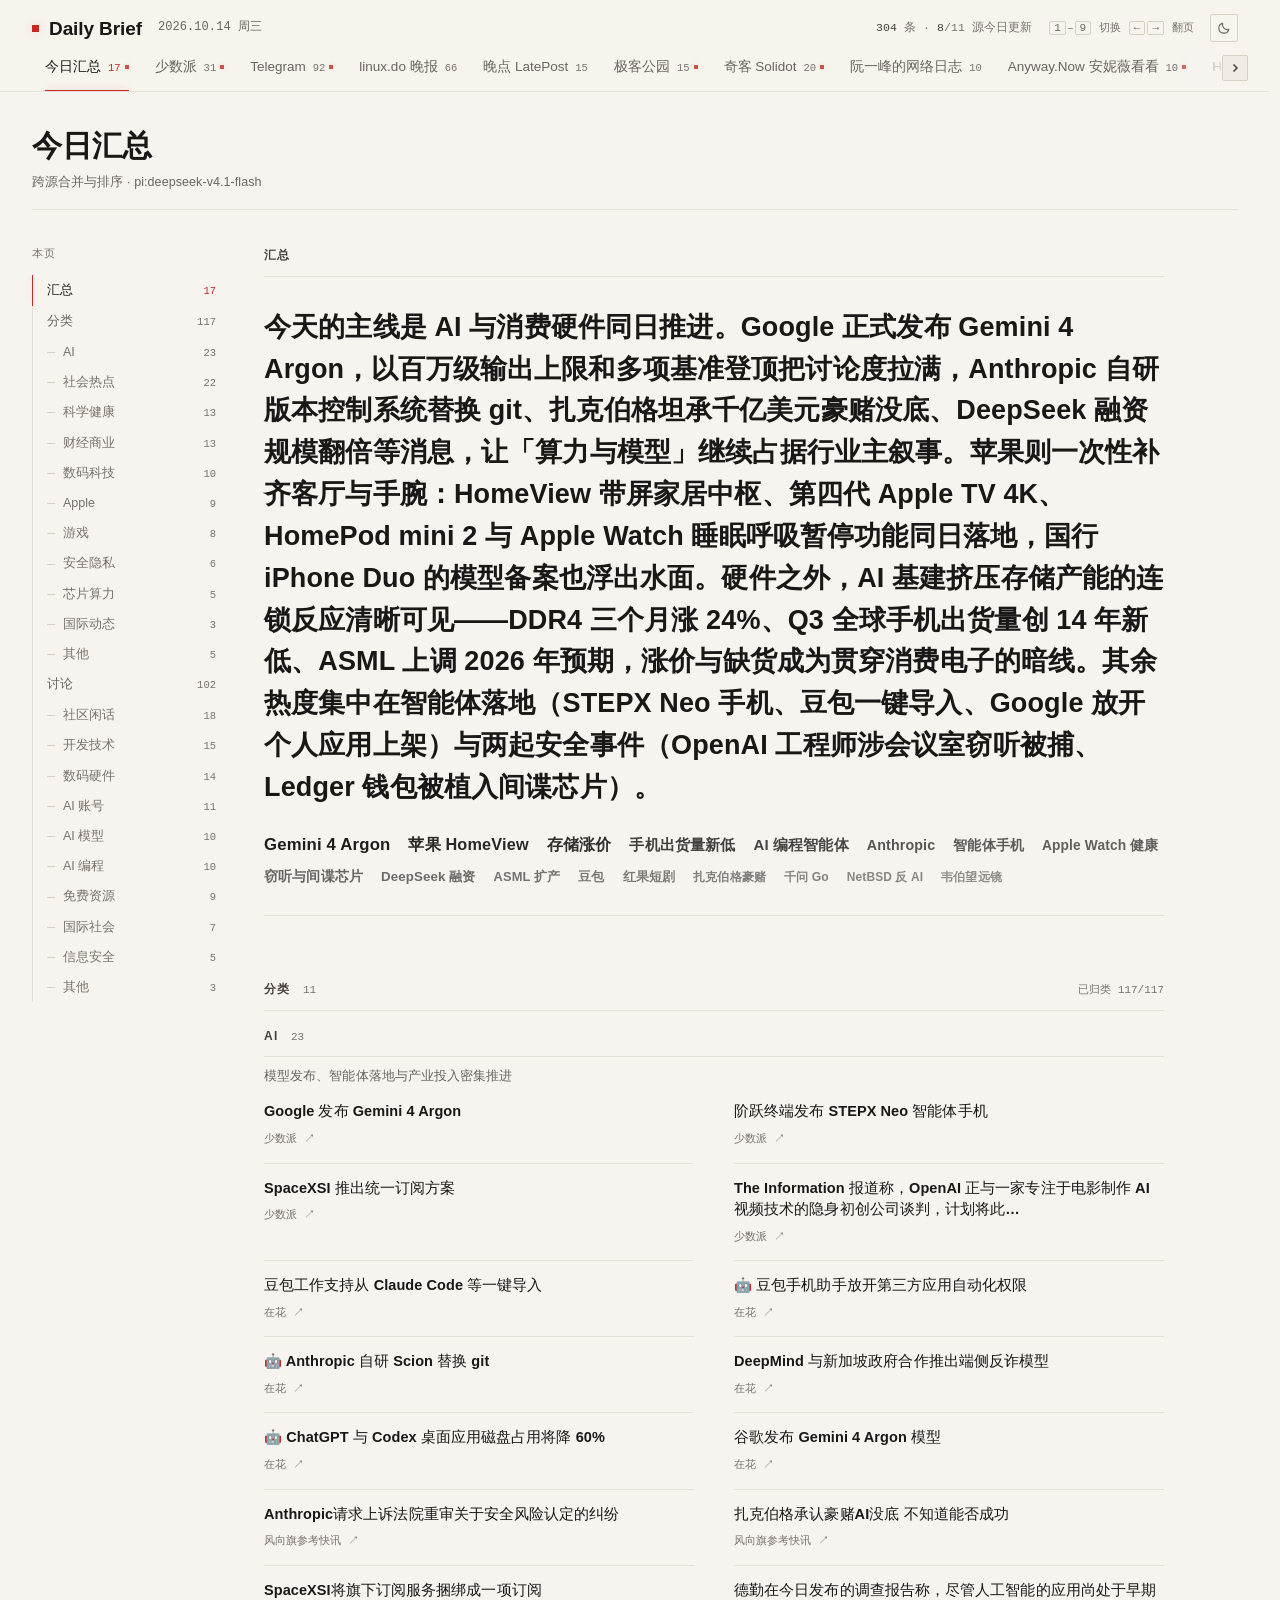
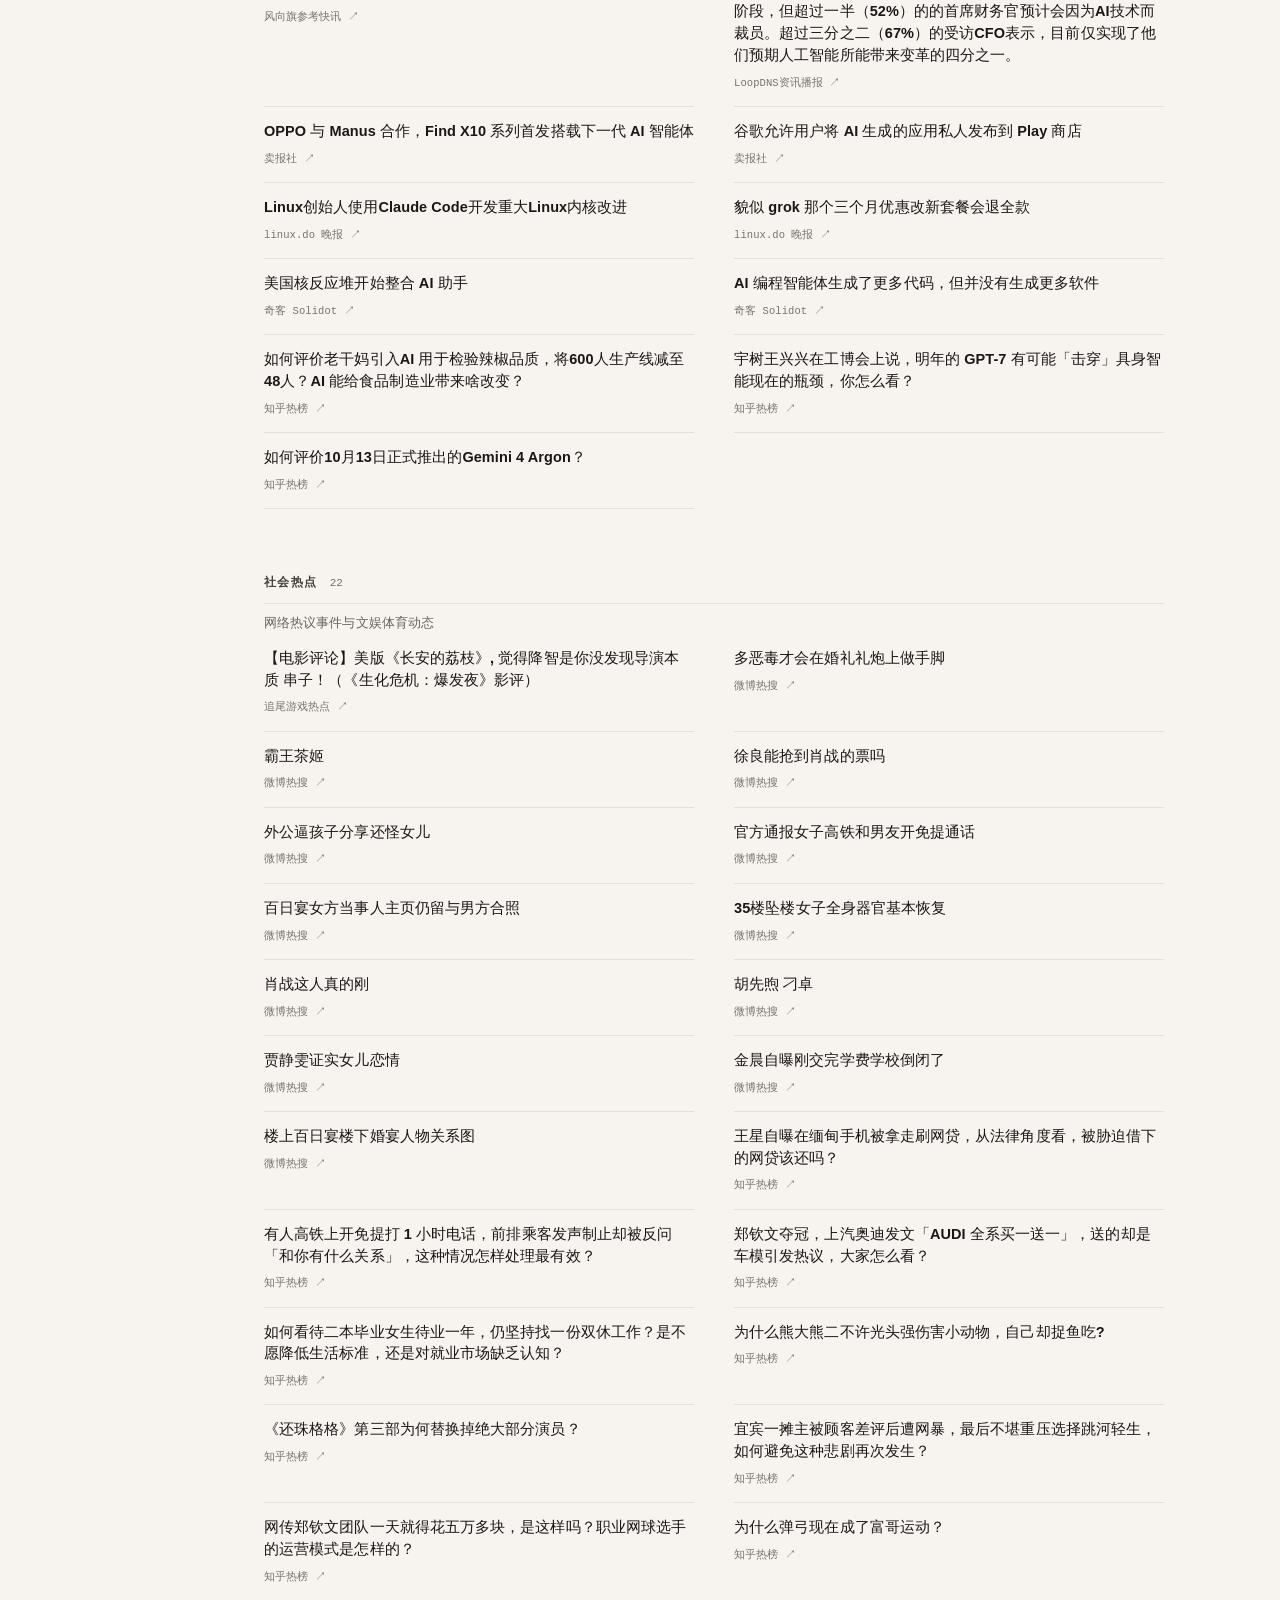
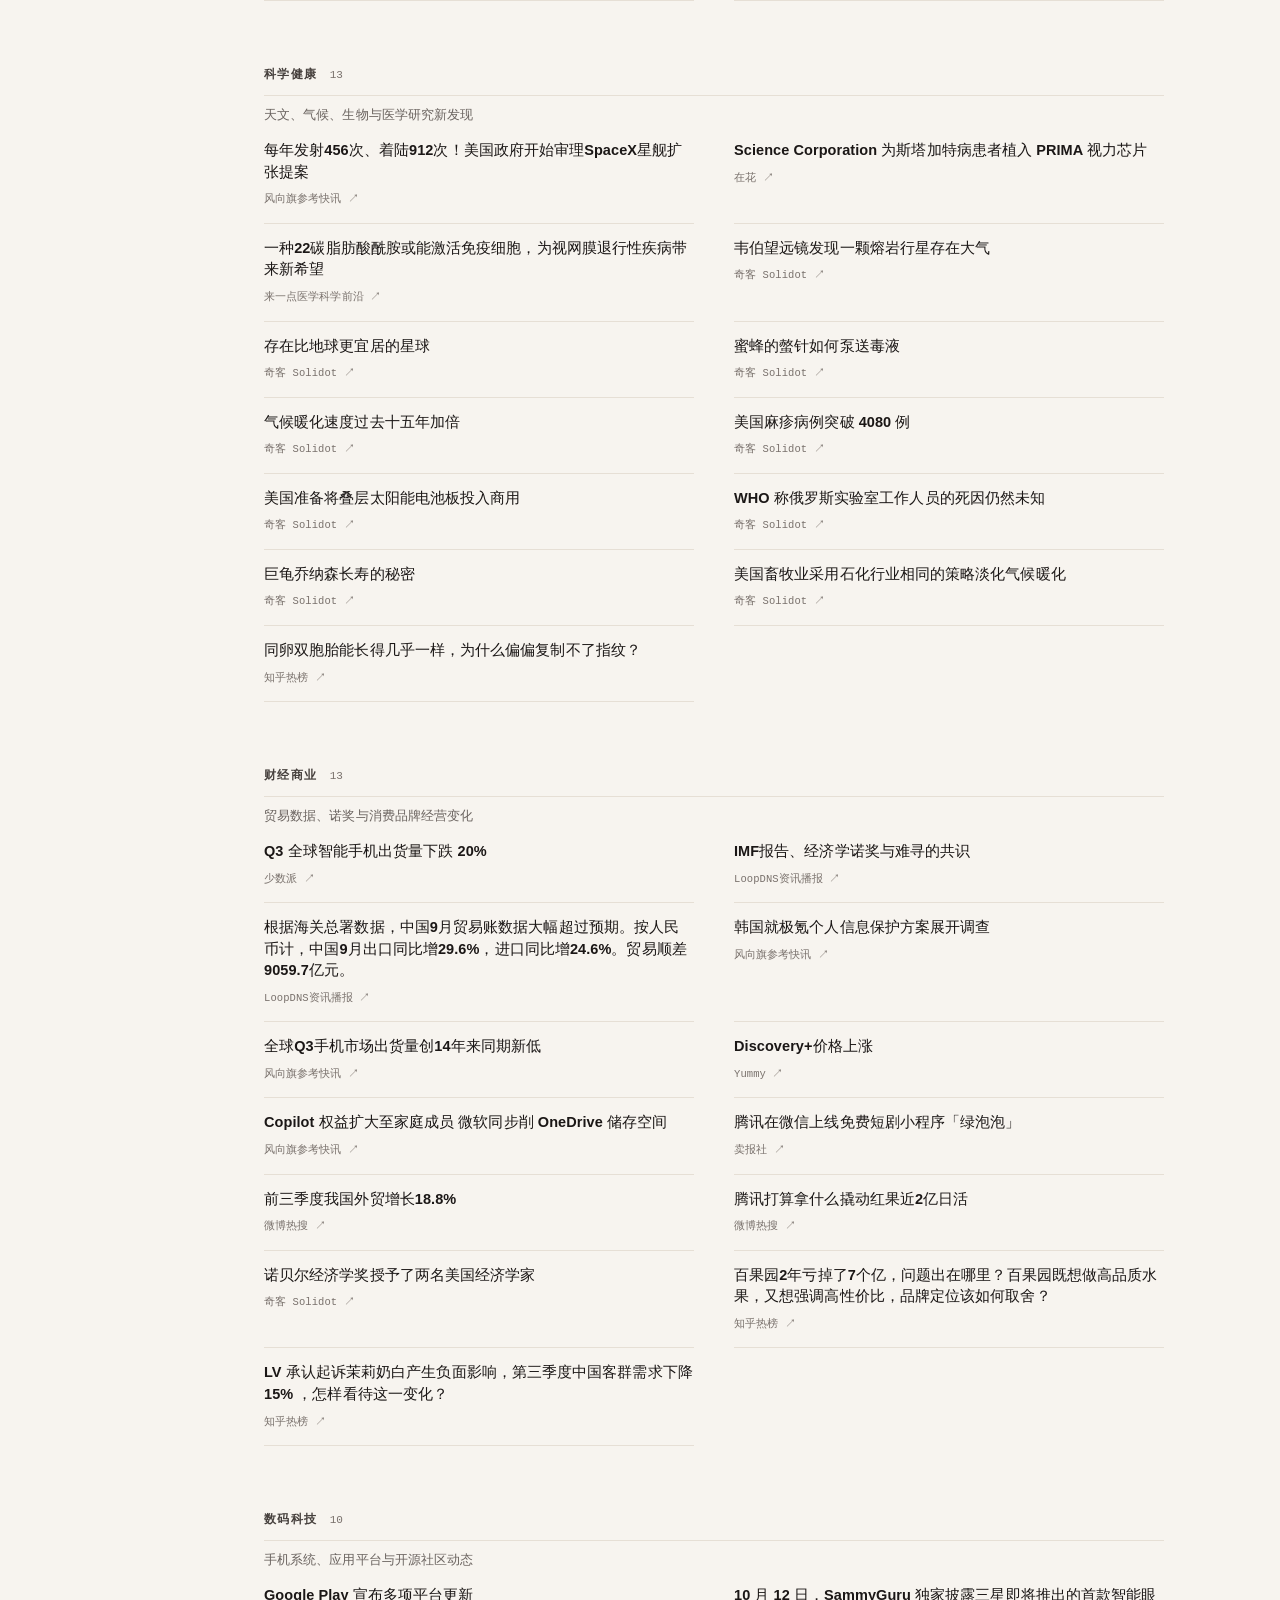
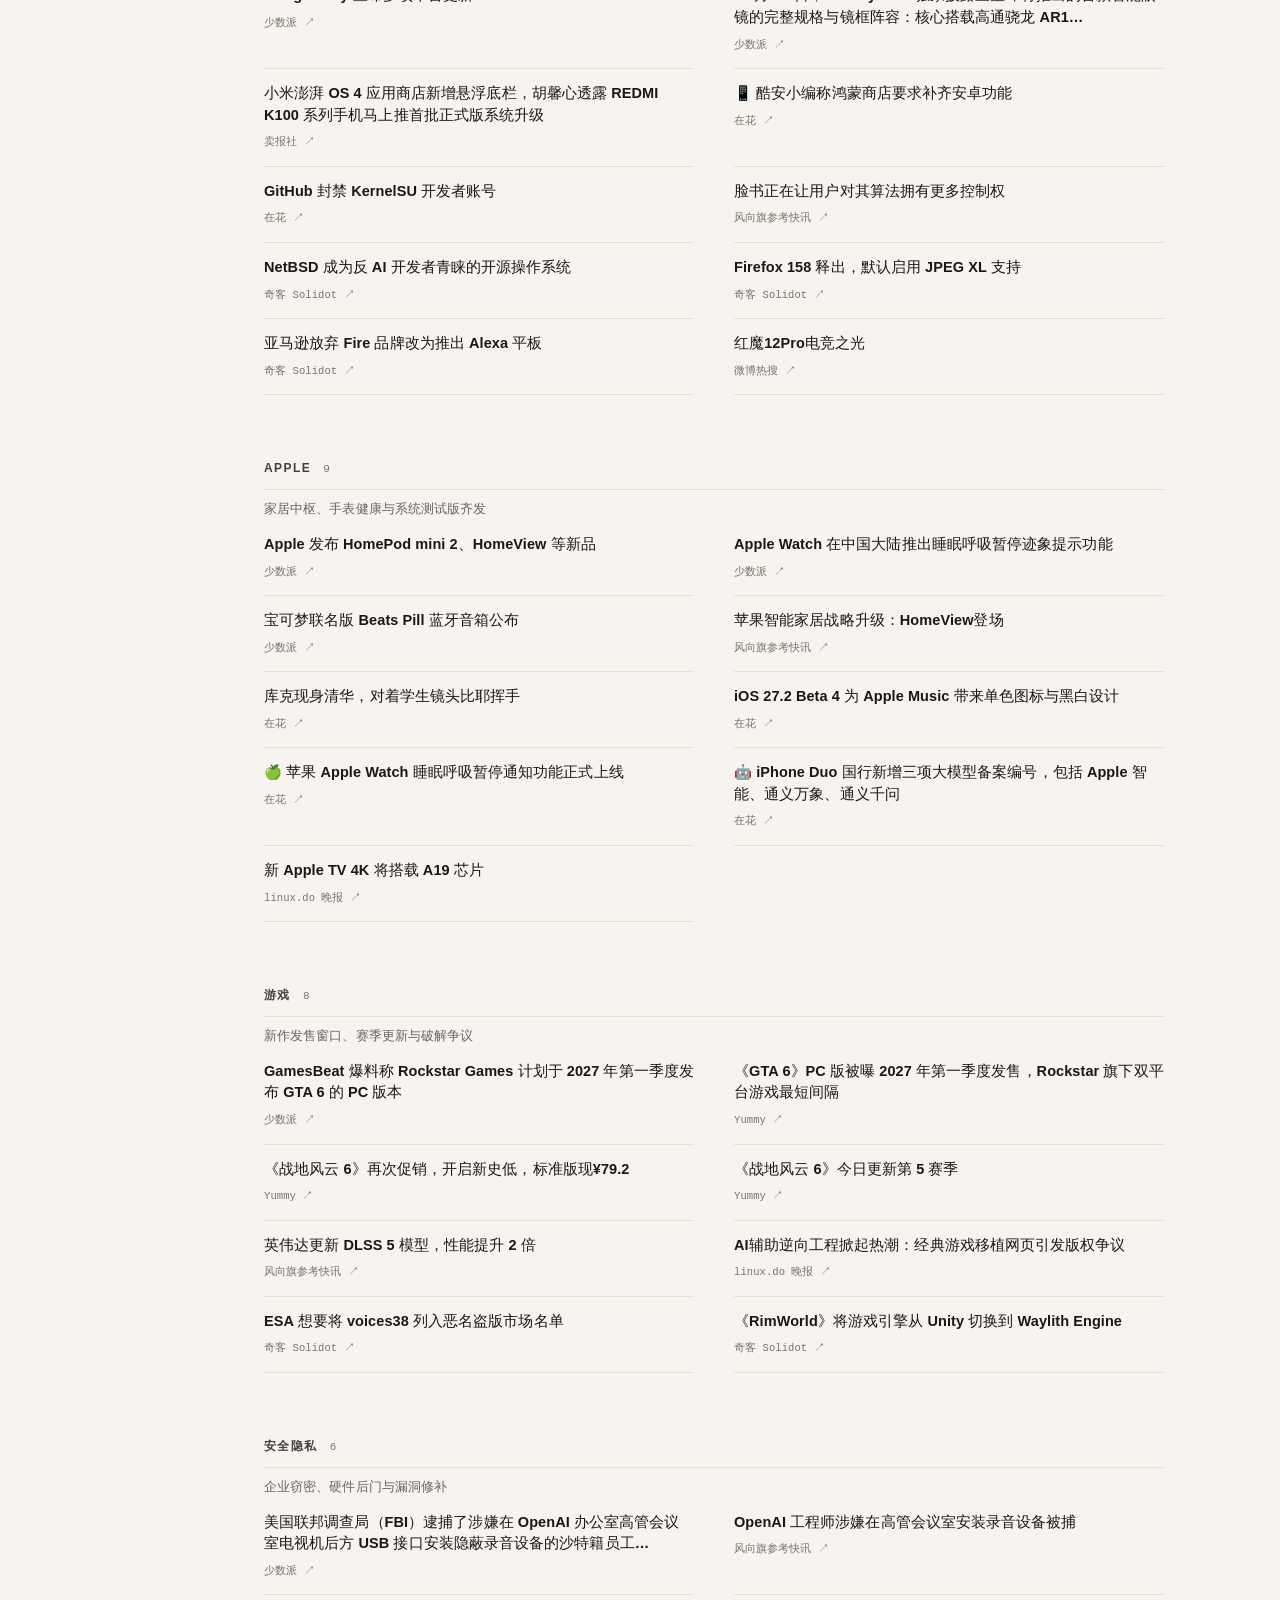
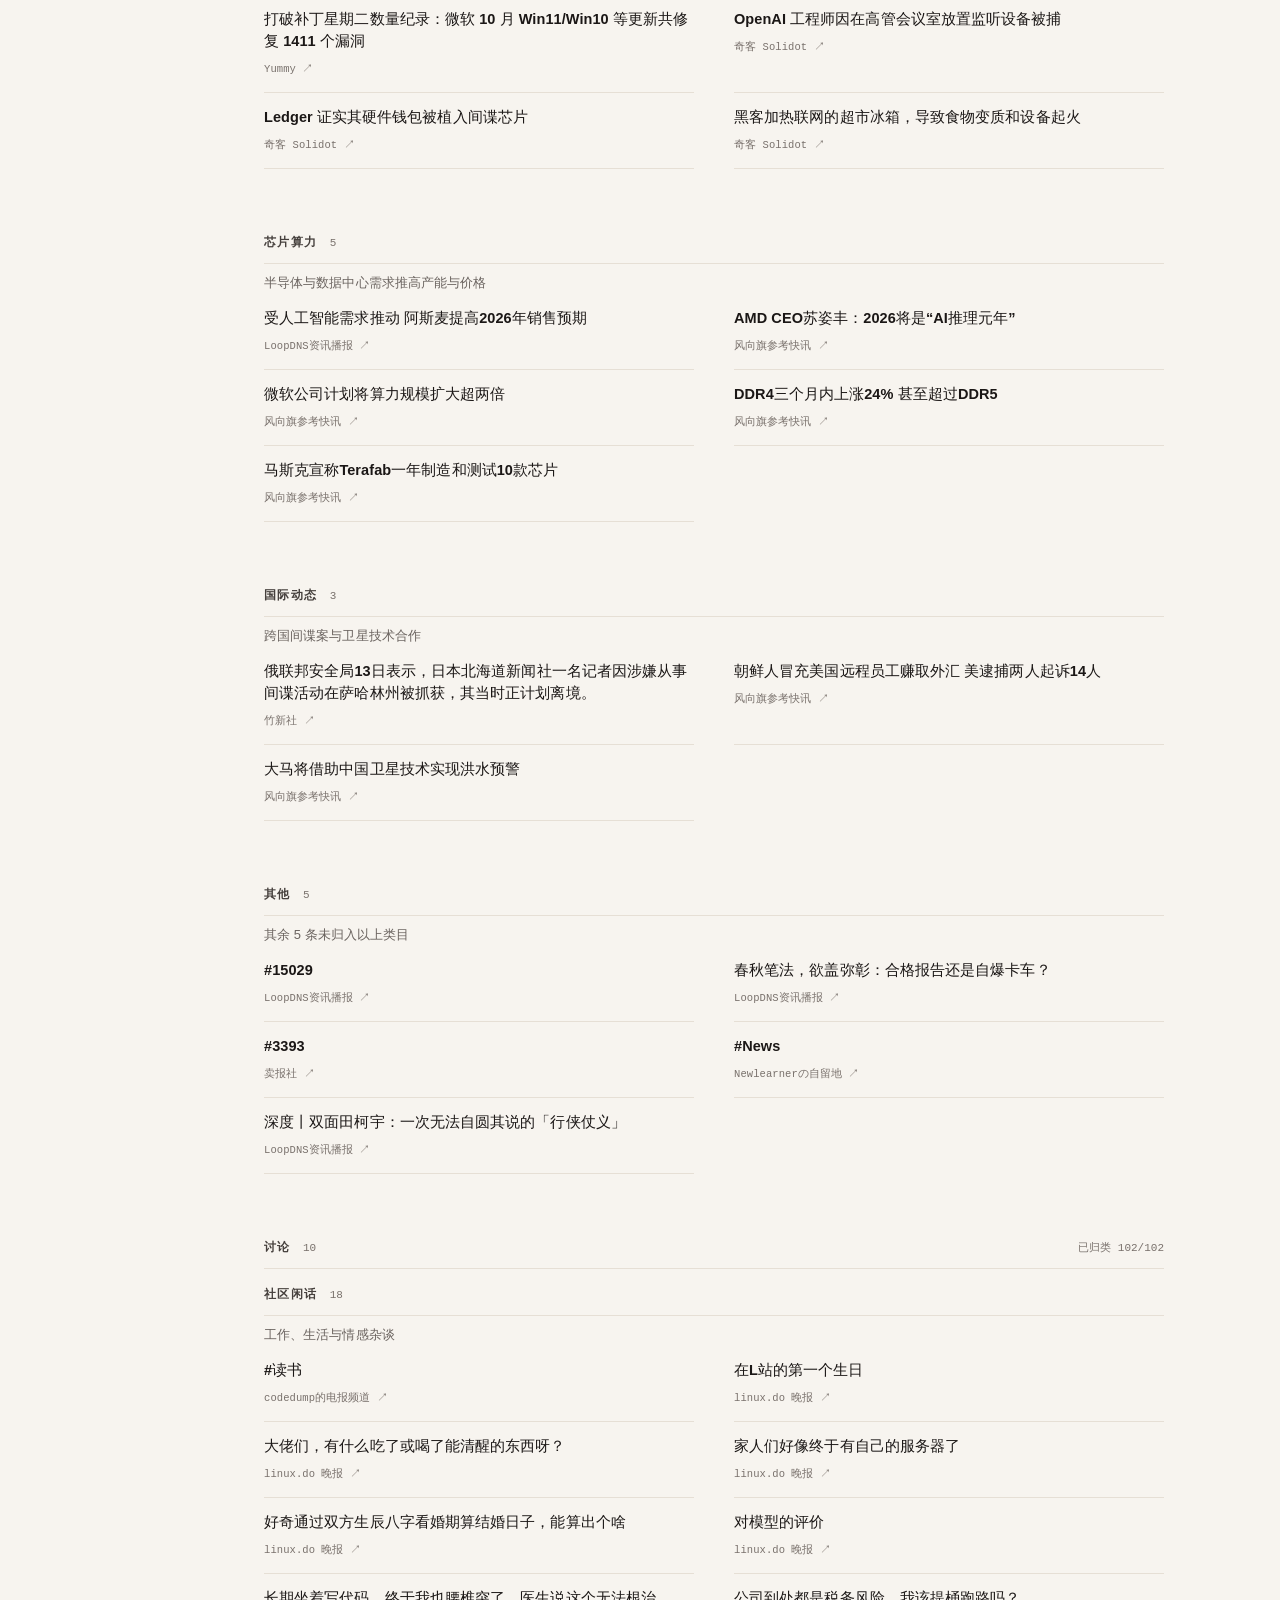
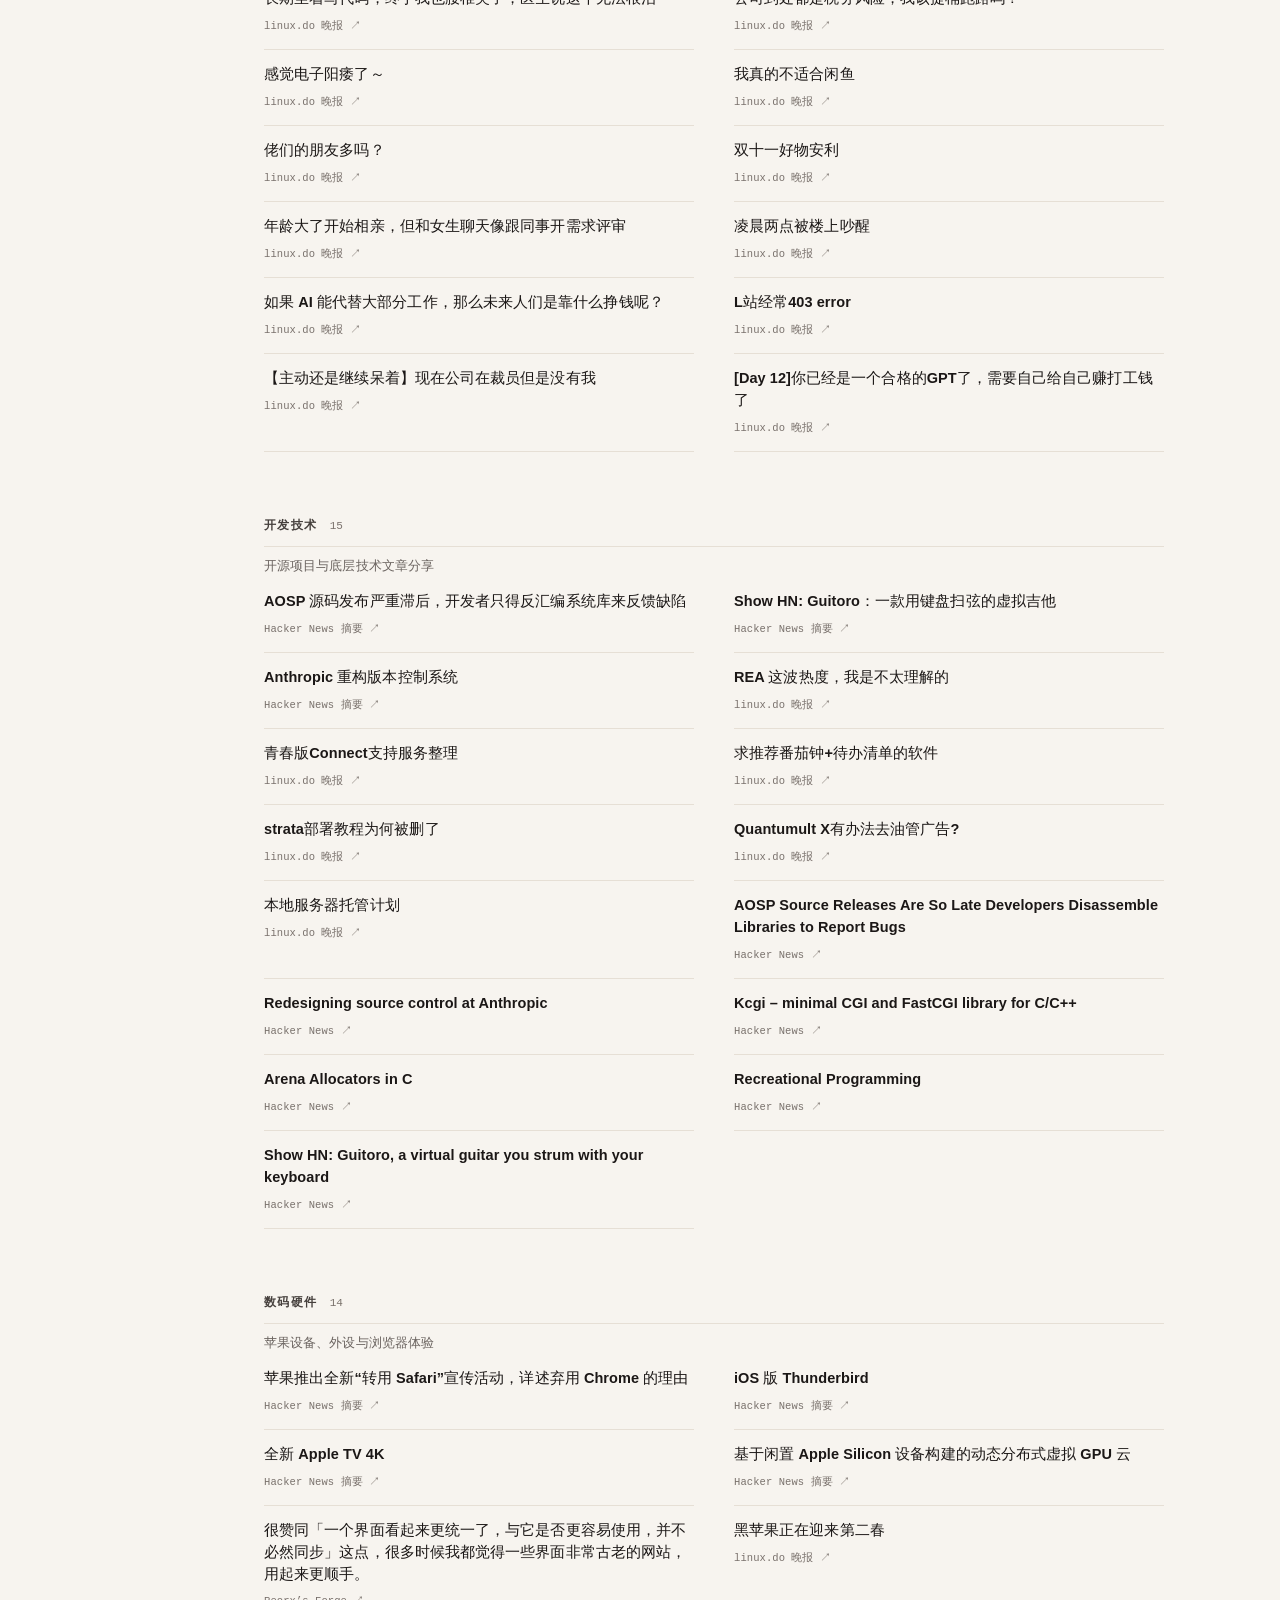
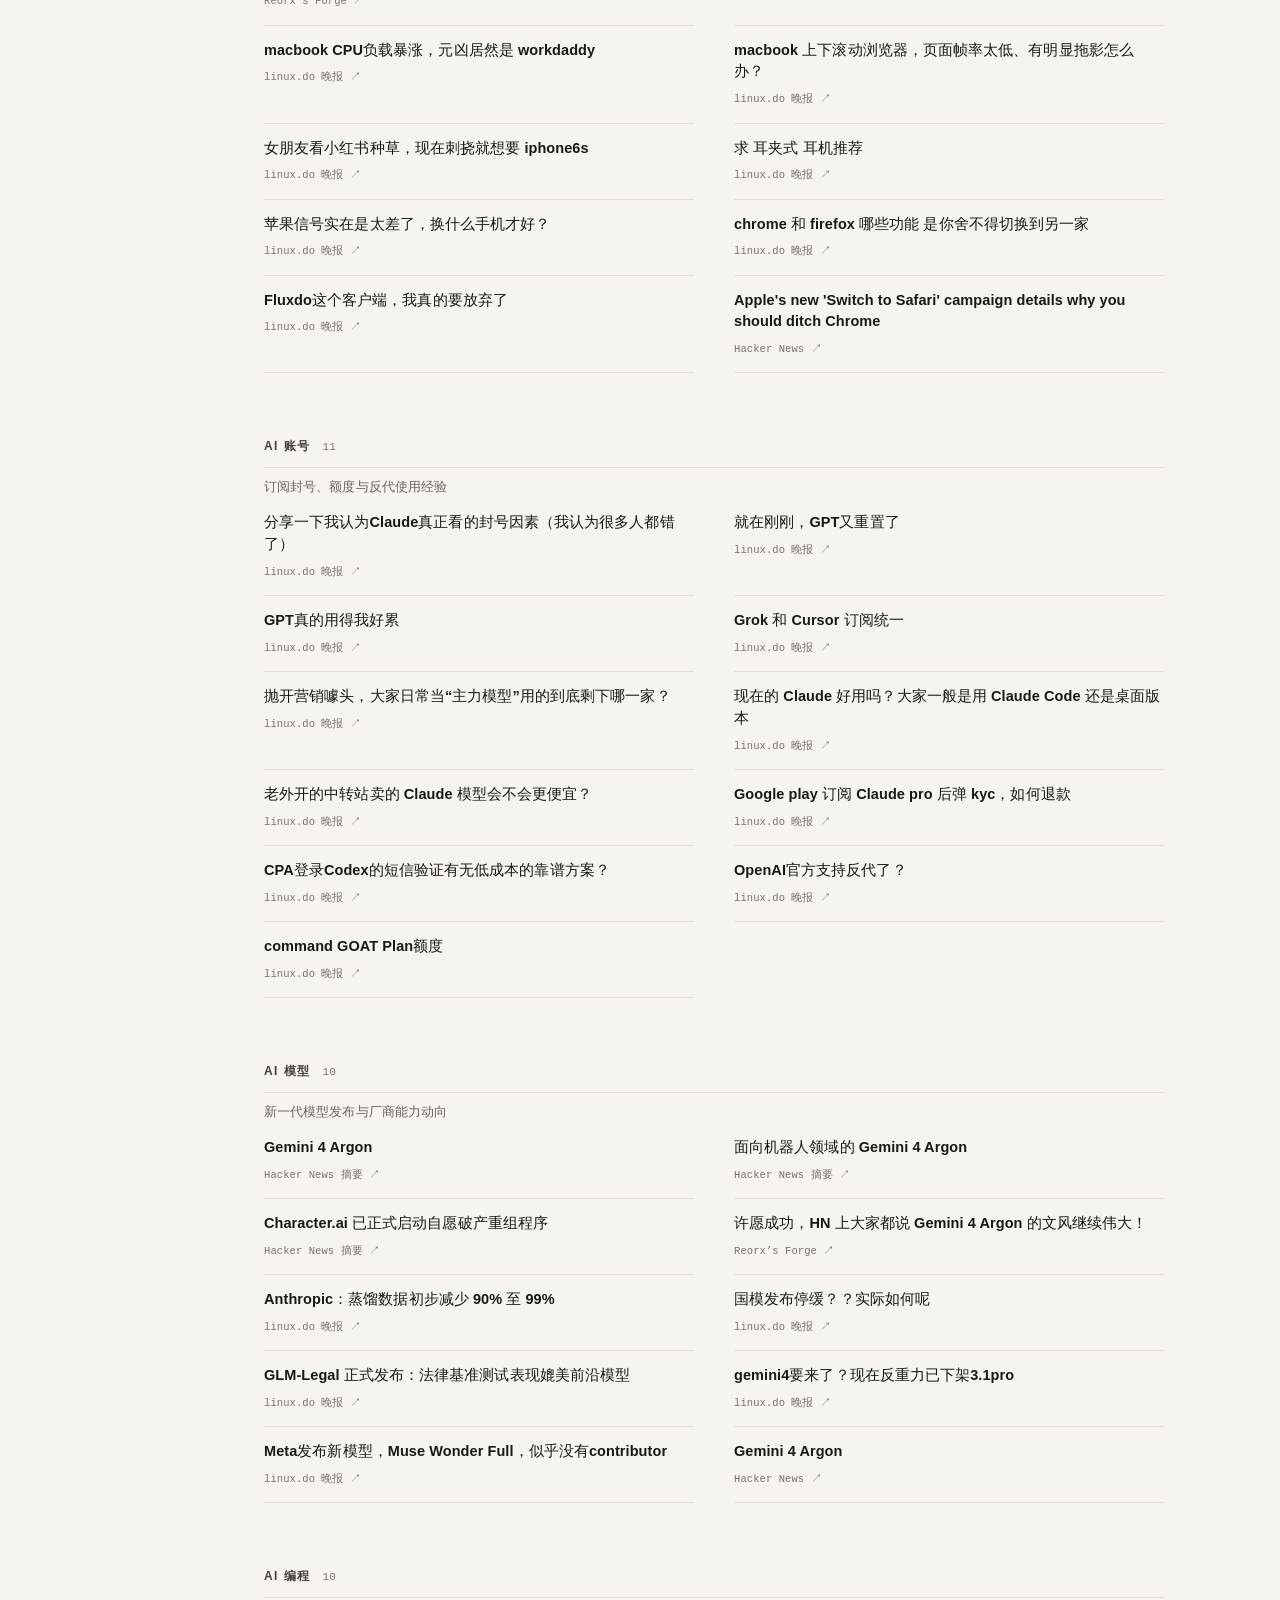
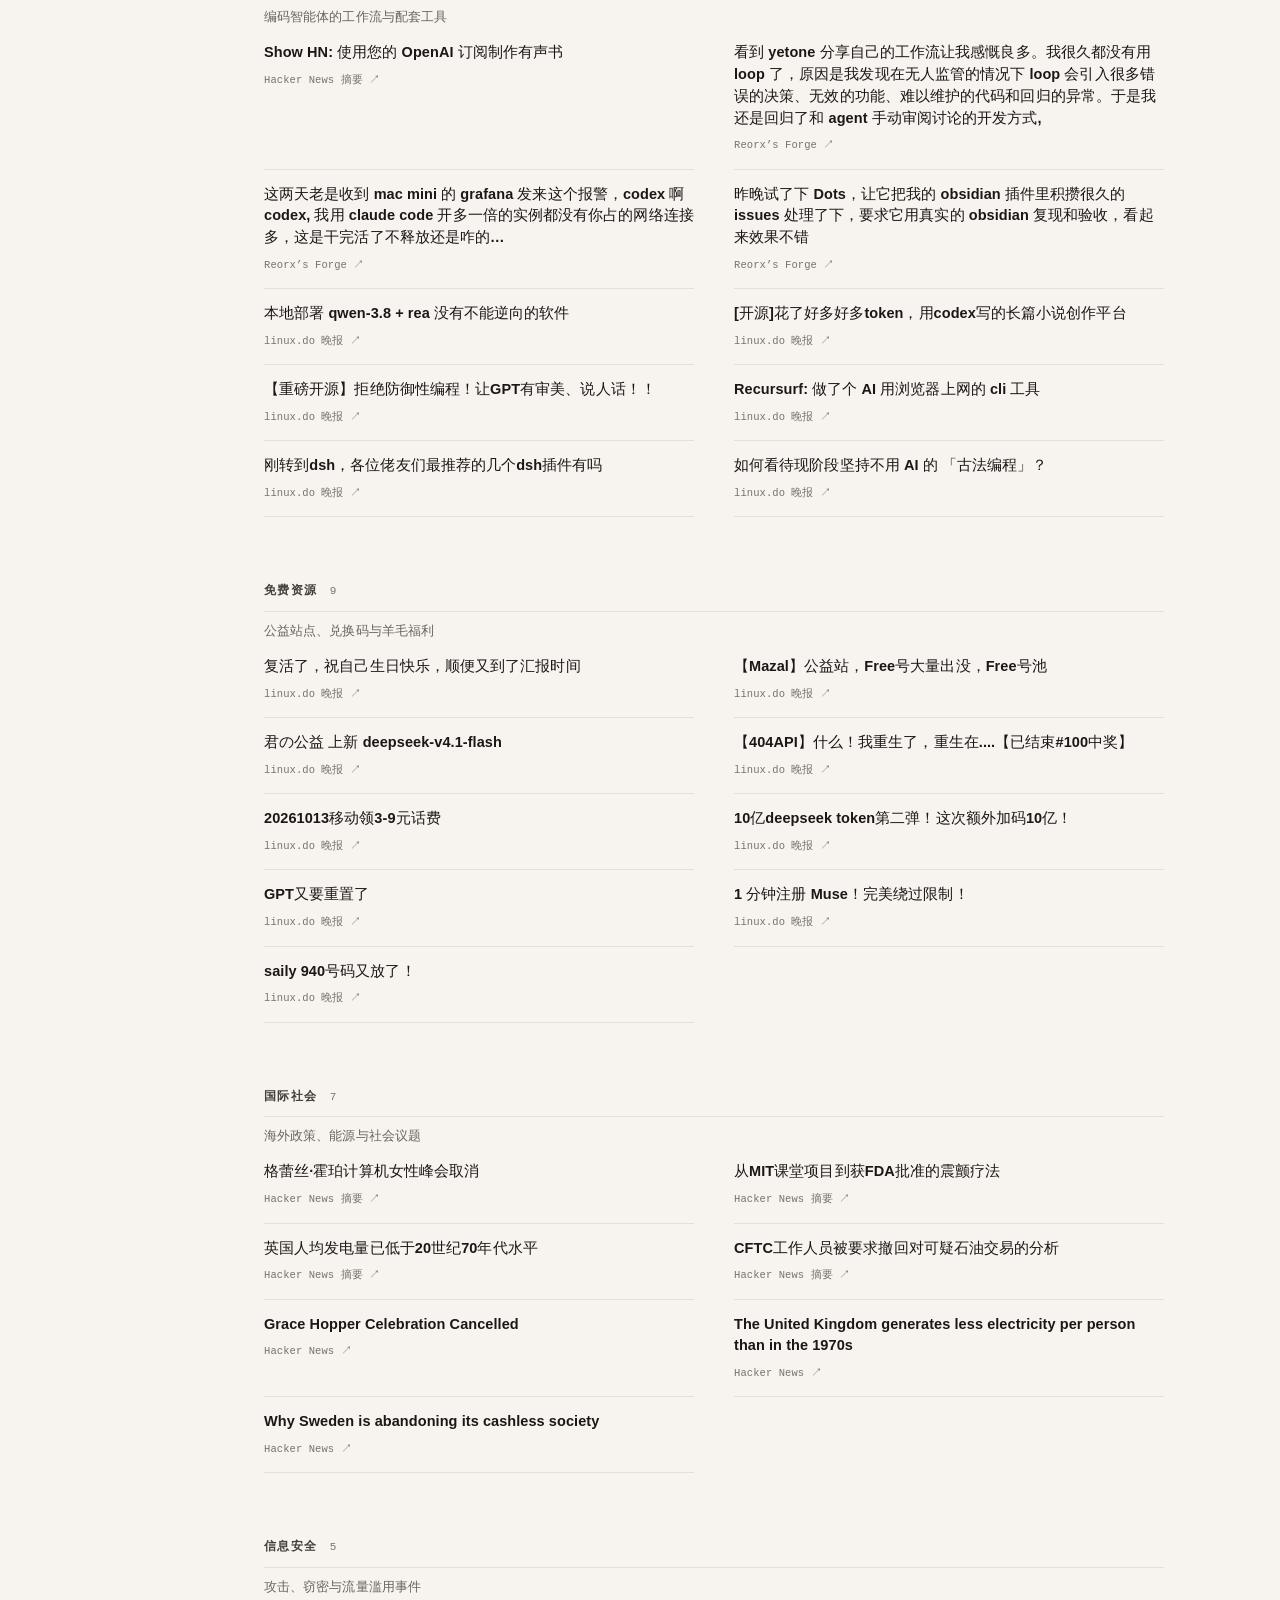
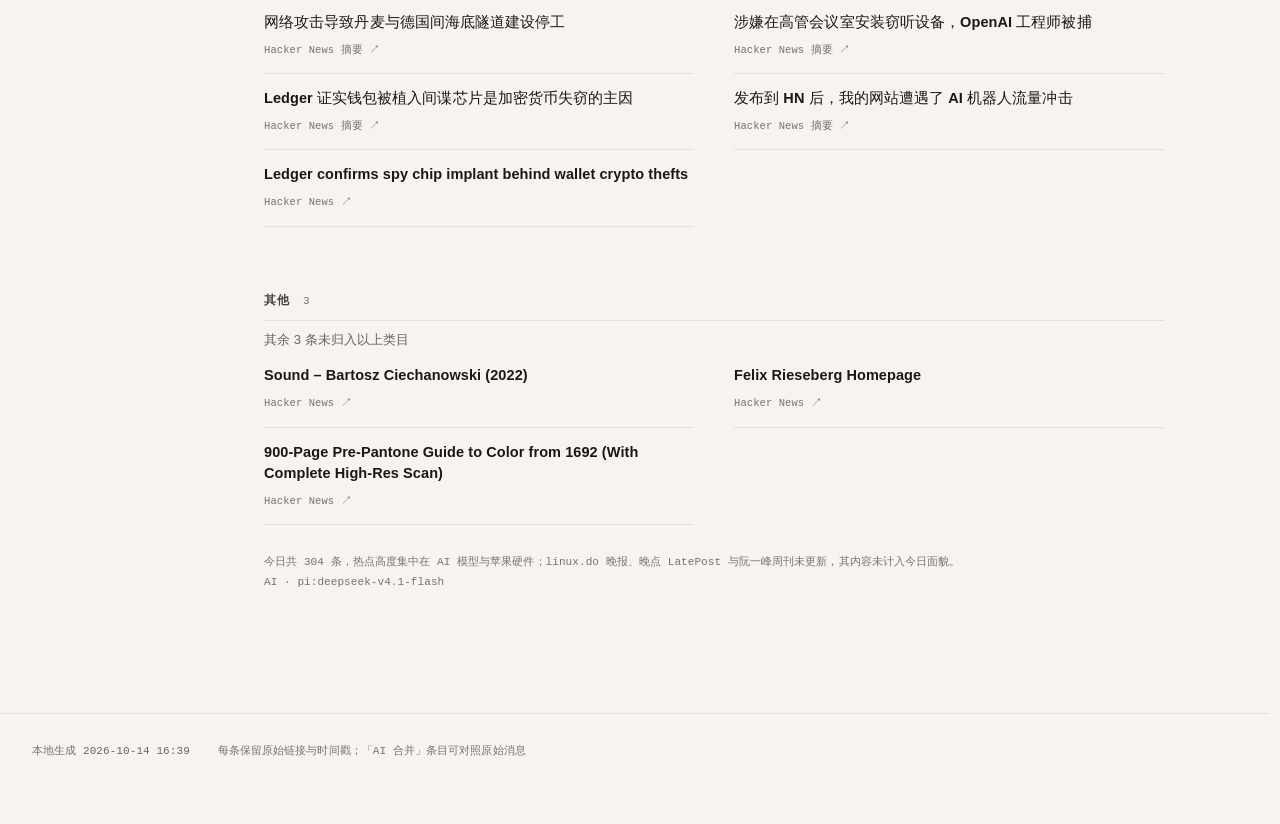
==== commit e20a5e4c: "Split 派早报 into stories, replace the briefing with a day summary 少数派's 派早报 is one item holding a day'" ====
--- a/site/digest.html
+++ b/site/digest.html
@@ -474,24 +474,16 @@
    digest
    ====================================================================== */
 .dg{max-width:900px}
-.dg-hl{padding:30px 0 28px;font-family:var(--serif);font-size:clamp(20px,2.3vw,27px);line-height:1.55;font-weight:600;
-  letter-spacing:.005em;color:var(--fg);border-bottom:1px solid var(--line)}
-.dg-lead{padding:30px 0;border-bottom:1px solid var(--line)}
-.dg-lead .no{font-family:var(--mono);font-size:11px;color:var(--accent);letter-spacing:.14em}
-.dg-lead h2{margin-top:10px;font-family:var(--serif);font-size:24px;line-height:1.45;font-weight:700;letter-spacing:.005em}
-.dg-lead p{margin-top:12px;font-family:var(--serif);font-size:16.5px;line-height:1.9;letter-spacing:.015em;color:var(--fg-2);max-width:38em}
-.dg-it{display:grid;grid-template-columns:36px minmax(0,1fr) auto;column-gap:18px;padding:20px 0;
-  border-bottom:1px solid var(--line)}
-.dg-it .no{font-family:var(--mono);font-size:12px;color:var(--fg-4);padding-top:2px}
-.dg-it h3{font-family:var(--serif);font-size:17px;line-height:1.5;font-weight:700;letter-spacing:.005em}
-.dg-it p{margin-top:6px;font-size:13.5px;line-height:1.75;color:var(--fg-3);max-width:68ch;
-  display:-webkit-box;-webkit-line-clamp:3;-webkit-box-orient:vertical;overflow:hidden}
-.dg-it .sc{font-family:var(--mono);font-size:11px;color:var(--fg-4);padding-top:3px}
-.dg-m{margin-top:10px;display:flex;flex-wrap:wrap;gap:6px 14px;align-items:center;
-  font-family:var(--mono);font-size:11px;color:var(--fg-4)}
-.dg-m .tp-c{color:var(--fg-3)}
-.dg-m a{color:var(--fg-3);transition:color var(--t-fast)}
-.dg-m a:hover{color:var(--accent-2)}
+.dg-hl{padding:30px 0 22px;font-family:var(--serif);font-size:clamp(20px,2.3vw,27px);line-height:1.55;font-weight:600;
+  letter-spacing:.005em;color:var(--fg)}
+/* Keyword cloud. --w is the model's 0-100 weight, so the size ordering is the
+   model's judgement rather than a class ladder. The clamp keeps the extremes
+   readable without capping the spread. */
+.dg-kw{display:flex;flex-wrap:wrap;gap:8px 18px;align-items:baseline;
+  padding-bottom:26px;border-bottom:1px solid var(--line)}
+.dg-kw span{font-family:var(--serif);font-weight:600;letter-spacing:.01em;
+  font-size:clamp(11px,calc(11px + var(--w,50) * 0.06px),17px);
+  color:color-mix(in srgb,var(--fg) calc(40% + var(--w,50) * 0.6%),var(--bg))}
 .dg-note{margin-top:28px;font-family:var(--mono);font-size:11px;line-height:1.8;color:var(--fg-4)}
 
 /* ---------- categories: 分类 and 讨论 blocks ---------- */
@@ -727,8 +719,7 @@
   .b-wb .br-bar,.b-wb .bd-legend .h-bar{display:none}
   .b-zh .br,.b-zh .bd-legend{grid-template-columns:22px minmax(0,1fr) 56px}
   .b-zh .br-bar,.b-zh .bd-legend .h-bar{display:none}
-  .dg-it{grid-template-columns:28px minmax(0,1fr)}
-  .dg-it .sc{display:none}
+  .dg-kw{gap:6px 14px}
   .ov{padding:12px}
   .ov-p.covered{transform:translate(-8px,-12px) scale(.96)}
   .ov-p.child.on{transform:translate(4px,8px)}
@@ -747,47 +738,1733 @@
     <div class="hd-top">
       <span class="brand">Daily Brief</span>
       <span class="hd-date">2026.10.14 周三</span>
-      <span class="hd-stats"><b>238</b> 条 · <b>6</b>/11 源今日更新</span>
+      <span class="hd-stats"><b>304</b> 条 · <b>8</b>/11 源今日更新</span>
       <span class="hd-keys"><kbd>1</kbd>–<kbd>9</kbd> 切换 <kbd>←</kbd><kbd>→</kbd> 翻页</span>
       <button class="theme-btn" type="button" aria-label="切换主题"><svg class="sun" viewBox="0 0 16 16" fill="none" stroke="currentColor" stroke-width="1.3" stroke-linecap="round"><circle cx="8" cy="8" r="3"/><path d="M8 1.5v1.6M8 12.9v1.6M1.5 8h1.6M12.9 8h1.6M3.4 3.4l1.1 1.1M11.5 11.5l1.1 1.1M12.6 3.4l-1.1 1.1M4.5 11.5l-1.1 1.1"/></svg><svg class="moon" viewBox="0 0 16 16" fill="none" stroke="currentColor" stroke-width="1.3" stroke-linejoin="round"><path d="M13.5 9.6A5.8 5.8 0 0 1 6.4 2.5a5.8 5.8 0 1 0 7.1 7.1Z"/></svg></button>
     </div>
-    <div class="scroller tabs"><button class="sc-btn l" type="button" tabindex="-1" aria-hidden="true"><svg viewBox="0 0 12 12" fill="none" stroke="currentColor" stroke-width="1.5"><path d="M7.5 2.5 4 6l3.5 3.5"/></svg></button><div class="scroller-track" role="tablist" aria-label="信源"><button class="tab" role="tab" type="button" id="t-digest" data-tab="digest" aria-controls="p-digest" aria-selected="false" tabindex="-1">今日汇总<span class="n">10</span><span class="fresh" aria-hidden="true"></span></button><button class="tab" role="tab" type="button" id="t-sspai" data-tab="sspai" aria-controls="p-sspai" aria-selected="false" tabindex="-1">少数派<span class="n">20</span><span class="fresh" aria-hidden="true"></span></button><button class="tab" role="tab" type="button" id="t-telegram" data-tab="telegram" aria-controls="p-telegram" aria-selected="false" tabindex="-1">Telegram<span class="n">38</span><span class="fresh" aria-hidden="true"></span></button><button class="tab" role="tab" type="button" id="t-linuxdo" data-tab="linuxdo" aria-controls="p-linuxdo" aria-selected="false" tabindex="-1">linux.do 晚报<span class="n">66</span></button><button class="tab" role="tab" type="button" id="t-latepost" data-tab="latepost" aria-controls="p-latepost" aria-selected="false" tabindex="-1">晚点 LatePost<span class="n">15</span></button><button class="tab" role="tab" type="button" id="t-geekpark" data-tab="geekpark" aria-controls="p-geekpark" aria-selected="false" tabindex="-1">极客公园<span class="n">15</span><span class="fresh" aria-hidden="true"></span></button><button class="tab" role="tab" type="button" id="t-solidot" data-tab="solidot" aria-controls="p-solidot" aria-selected="false" tabindex="-1">奇客 Solidot<span class="n">20</span></button><button class="tab" role="tab" type="button" id="t-ruanyifeng" data-tab="ruanyifeng" aria-controls="p-ruanyifeng" aria-selected="false" tabindex="-1">阮一峰的网络日志<span class="n">10</span></button><button class="tab" role="tab" type="button" id="t-anywayfm" data-tab="anywayfm" aria-controls="p-anywayfm" aria-selected="false" tabindex="-1">Anyway.Now 安妮薇看看<span class="n">10</span><span class="fresh" aria-hidden="true"></span></button><button class="tab" role="tab" type="button" id="t-hackernews" data-tab="hackernews" aria-controls="p-hackernews" aria-selected="false" tabindex="-1">Hacker News<span class="n">14</span><span class="fresh" aria-hidden="true"></span></button><button class="tab" role="tab" type="button" id="t-weibo" data-tab="weibo" aria-controls="p-weibo" aria-selected="false" tabindex="-1">微博热搜<span class="n">15</span><span class="fresh" aria-hidden="true"></span></button><button class="tab" role="tab" type="button" id="t-zhihu" data-tab="zhihu" aria-controls="p-zhihu" aria-selected="false" tabindex="-1">知乎热榜<span class="n">15</span></button><span class="tab-ink" aria-hidden="true"></span></div><button class="sc-btn r" type="button" tabindex="-1" aria-hidden="true"><svg viewBox="0 0 12 12" fill="none" stroke="currentColor" stroke-width="1.5"><path d="M4.5 2.5 8 6 4.5 9.5"/></svg></button></div>
+    <div class="scroller tabs"><button class="sc-btn l" type="button" tabindex="-1" aria-hidden="true"><svg viewBox="0 0 12 12" fill="none" stroke="currentColor" stroke-width="1.5"><path d="M7.5 2.5 4 6l3.5 3.5"/></svg></button><div class="scroller-track" role="tablist" aria-label="信源"><button class="tab" role="tab" type="button" id="t-digest" data-tab="digest" aria-controls="p-digest" aria-selected="false" tabindex="-1">今日汇总<span class="n">17</span><span class="fresh" aria-hidden="true"></span></button><button class="tab" role="tab" type="button" id="t-sspai" data-tab="sspai" aria-controls="p-sspai" aria-selected="false" tabindex="-1">少数派<span class="n">31</span><span class="fresh" aria-hidden="true"></span></button><button class="tab" role="tab" type="button" id="t-telegram" data-tab="telegram" aria-controls="p-telegram" aria-selected="false" tabindex="-1">Telegram<span class="n">92</span><span class="fresh" aria-hidden="true"></span></button><button class="tab" role="tab" type="button" id="t-linuxdo" data-tab="linuxdo" aria-controls="p-linuxdo" aria-selected="false" tabindex="-1">linux.do 晚报<span class="n">66</span></button><button class="tab" role="tab" type="button" id="t-latepost" data-tab="latepost" aria-controls="p-latepost" aria-selected="false" tabindex="-1">晚点 LatePost<span class="n">15</span></button><button class="tab" role="tab" type="button" id="t-geekpark" data-tab="geekpark" aria-controls="p-geekpark" aria-selected="false" tabindex="-1">极客公园<span class="n">15</span><span class="fresh" aria-hidden="true"></span></button><button class="tab" role="tab" type="button" id="t-solidot" data-tab="solidot" aria-controls="p-solidot" aria-selected="false" tabindex="-1">奇客 Solidot<span class="n">20</span><span class="fresh" aria-hidden="true"></span></button><button class="tab" role="tab" type="button" id="t-ruanyifeng" data-tab="ruanyifeng" aria-controls="p-ruanyifeng" aria-selected="false" tabindex="-1">阮一峰的网络日志<span class="n">10</span></button><button class="tab" role="tab" type="button" id="t-anywayfm" data-tab="anywayfm" aria-controls="p-anywayfm" aria-selected="false" tabindex="-1">Anyway.Now 安妮薇看看<span class="n">10</span><span class="fresh" aria-hidden="true"></span></button><button class="tab" role="tab" type="button" id="t-hackernews" data-tab="hackernews" aria-controls="p-hackernews" aria-selected="false" tabindex="-1">Hacker News<span class="n">15</span><span class="fresh" aria-hidden="true"></span></button><button class="tab" role="tab" type="button" id="t-weibo" data-tab="weibo" aria-controls="p-weibo" aria-selected="false" tabindex="-1">微博热搜<span class="n">15</span><span class="fresh" aria-hidden="true"></span></button><button class="tab" role="tab" type="button" id="t-zhihu" data-tab="zhihu" aria-controls="p-zhihu" aria-selected="false" tabindex="-1">知乎热榜<span class="n">15</span><span class="fresh" aria-hidden="true"></span></button><span class="tab-ink" aria-hidden="true"></span></div><button class="sc-btn r" type="button" tabindex="-1" aria-hidden="true"><svg viewBox="0 0 12 12" fill="none" stroke="currentColor" stroke-width="1.5"><path d="M4.5 2.5 8 6 4.5 9.5"/></svg></button></div>
   </div>
 </header>
-<main><section class="panel" role="tabpanel" id="p-digest" aria-labelledby="t-digest"><header class="ph"><div class="ph-t"><h1>今日汇总</h1><p class="ph-sub">跨源合并与排序 · pi:deepseek-v4.1-flash</p></div><div class="ph-meta"></div></header><div class="lay"><aside class="rail" data-mode="spy"><div class="rail-h">本页</div><div class="scroller "><button class="sc-btn l" type="button" tabindex="-1" aria-hidden="true"><svg viewBox="0 0 12 12" fill="none" stroke="currentColor" stroke-width="1.5"><path d="M7.5 2.5 4 6l3.5 3.5"/></svg></button><div class="scroller-track"><nav class="rail-list" aria-label="本页"><button class="rail-a on" type="button" data-target="dg-lead" title="头条"><span class="lbl">头条</span></button><button class="rail-a" type="button" data-target="dg-items" title="要点"><span class="lbl">要点</span><span class="n">9</span></button><div class="rail-g"><button class="rail-a" type="button" data-target="dg-cats" title="分类"><span class="lbl">分类</span><span class="n">121</span></button><div class="rail-sub"><button class="rail-a sub" type="button" data-target="cat-1" title="数码产品"><span class="lbl">数码产品</span><span class="n">30</span></button><button class="rail-a sub" type="button" data-target="cat-2" title="AI 应用"><span class="lbl">AI 应用</span><span class="n">16</span></button><button class="rail-a sub" type="button" data-target="cat-3" title="文娱体育"><span class="lbl">文娱体育</span><span class="n">16</span></button><button class="rail-a sub" type="button" data-target="cat-4" title="科学医学"><span class="lbl">科学医学</span><span class="n">16</span></button><button class="rail-a sub" type="button" data-target="cat-5" title="社会民生"><span class="lbl">社会民生</span><span class="n">12</span></button><button class="rail-a sub" type="button" data-target="cat-6" title="AI 模型"><span class="lbl">AI 模型</span><span class="n">10</span></button><button class="rail-a sub" type="button" data-target="cat-7" title="汽车出行"><span class="lbl">汽车出行</span><span class="n">9</span></button><button class="rail-a sub" type="button" data-target="cat-8" title="安全隐私"><span class="lbl">安全隐私</span><span class="n">4</span></button><button class="rail-a sub" type="button" data-target="cat-9" title="其他"><span class="lbl">其他</span><span class="n">8</span></button></div></div><div class="rail-g"><button class="rail-a" type="button" data-target="dg-disc" title="讨论"><span class="lbl">讨论</span><span class="n">88</span></button><div class="rail-sub"><button class="rail-a sub" type="button" data-target="cat-10" title="生活闲话"><span class="lbl">生活闲话</span><span class="n">15</span></button><button class="rail-a sub" type="button" data-target="cat-11" title="开发与开源"><span class="lbl">开发与开源</span><span class="n">11</span></button><button class="rail-a sub" type="button" data-target="cat-12" title="AI 行业"><span class="lbl">AI 行业</span><span class="n">9</span></button><button class="rail-a sub" type="button" data-target="cat-13" title="AI 订阅"><span class="lbl">AI 订阅</span><span class="n">9</span></button><button class="rail-a sub" type="button" data-target="cat-14" title="福利羊毛"><span class="lbl">福利羊毛</span><span class="n">9</span></button><button class="rail-a sub" type="button" data-target="cat-15" title="网络安全"><span class="lbl">网络安全</span><span class="n">9</span></button><button class="rail-a sub" type="button" data-target="cat-16" title="AI 工具"><span class="lbl">AI 工具</span><span class="n">8</span></button><button class="rail-a sub" type="button" data-target="cat-17" title="应用与产品"><span class="lbl">应用与产品</span><span class="n">7</span></button><button class="rail-a sub" type="button" data-target="cat-18" title="硬件设备"><span class="lbl">硬件设备</span><span class="n">6</span></button><button class="rail-a sub" type="button" data-target="cat-19" title="国际动态"><span class="lbl">国际动态</span><span class="n">3</span></button><button class="rail-a sub" type="button" data-target="cat-20" title="其他"><span class="lbl">其他</span><span class="n">2</span></button></div></div><span class="rail-ink"></span></nav></div><button class="sc-btn r" type="button" tabindex="-1" aria-hidden="true"><svg viewBox="0 0 12 12" fill="none" stroke="currentColor" stroke-width="1.5"><path d="M4.5 2.5 8 6 4.5 9.5"/></svg></button></div></aside><div class="content"><div class="dg"><section class="sec" id="dg-lead"><p class="dg-hl rv">谷歌 Gemini 4 Argon 与苹果 HomeView 领衔今日密集发布，存储涨价拖累 Q3 全球手机出货创 14 年新低。</p><article class="dg-lead rv" style="--i:1"><div class="no">01 · 头条</div><h2>谷歌发布 Gemini 4 Argon，输出上限提至 100 万词元</h2><p>谷歌正式发布新一代多模态推理模型 Gemini 4 Argon，单次输出上限从 6.4 万提高到 100 万词元，在 Vals Index 排名第一，具身推理基准 ERQA 得分 87%。该模型已在 Gemini 应用、搜索 AI 模式、Antigravity 及 API 上线，限时定价为每百万输入 2 美元、输出 10 美元。</p><div class="dg-m"><span>corroborated by 5 sources; major frontier model release</span><span>重要度 93</span><a class="cite" href="#it-telegram:zaihuapd:44390" data-jump="telegram:zaihuapd:44390" title="谷歌发布 Gemini 4 Argon 模型并开放订阅与 API 权限">@zaihuapd ↗</a><a class="cite" href="#it-geekpark:63e1596e65c3b1cf" data-jump="geekpark:63e1596e65c3b1cf" title="超越抖音，传红果短剧日均时长 125 分钟；299 美元，苹果推 Siri AI 带屏音箱；谷歌最强模型 Gemini 4 正式上线">极客公园 ↗</a><a class="cite" href="#it-hackernews:b4606c998906acf4" data-jump="hackernews:b4606c998906acf4" title="Gemini 4 Argon">Hacker News ↗</a><a class="cite" href="#it-telegram:NewlearnerChannel:16016" data-jump="telegram:NewlearnerChannel:16016" title="#News">@NewlearnerChannel ↗</a><a class="cite" href="#it-sspai:6b12245f5d4224b0" data-jump="sspai:6b12245f5d4224b0" title="派早报：Apple 发布 HomePod mini 2、HomeView 等新品">少数派 ↗</a></div></article></section><section class="sec" id="dg-items"><h2 class="sec-h">要点<span class="n">9</span></h2><article class="dg-it rv" style="--i:2"><div class="no">02</div><div><h3>苹果发布智能家居中枢 HomeView 及新一代 Apple TV 4K、HomePod mini 2</h3><p>苹果推出 7 英寸带屏智能家居中枢 HomeView，搭载 A18 芯片与 Siri AI，支持面部识别区分至多 6 名成员，售价 299 美元，11 月 13 日开售。同场更新第四代 Apple TV 4K（A19 芯片，299 美元）与 HomePod mini 2（1099 元），并联手 LG、施耐德推出 Home Collection 配件系列。</p><div class="dg-m"><span>corroborated by 5 sources; major product line launch</span><a class="cite" href="#it-telegram:xhqcankao:32451" data-jump="telegram:xhqcankao:32451" title="苹果智能家居战略升级：HomeView登场">@xhqcankao ↗</a><a class="cite" href="#it-geekpark:1cfed6d9879e0e7b" data-jump="geekpark:1cfed6d9879e0e7b" title="苹果给 Siri 做了一块能认出全家人的屏幕，售价 299 美元">极客公园 ↗</a><a class="cite" href="#it-hackernews:75739da64d13fe9e" data-jump="hackernews:75739da64d13fe9e" title="Apple HomeView">Hacker News ↗</a><a class="cite" href="#it-sspai:6b12245f5d4224b0" data-jump="sspai:6b12245f5d4224b0" title="派早报：Apple 发布 HomePod mini 2、HomeView 等新品">少数派 ↗</a><a class="cite" href="#it-telegram:NewlearnerChannel:16016" data-jump="telegram:NewlearnerChannel:16016" title="#News">@NewlearnerChannel ↗</a></div></div><div class="sc">88</div></article><article class="dg-it rv" style="--i:3"><div class="no">03</div><div><h3>消息称 DeepSeek 新一轮融资增至约 1000 亿元</h3><p>据多位参与交易的人士，DeepSeek 最新一轮融资临近完成，金额从此前计划的 500 亿元增至约 1000 亿元，投前估值约 5000 亿元。新进投资方以产业资本为主，宁德时代拟加码约 100 亿元。</p><div class="dg-m"><span>single source but large funding round; intrinsic significance</span><a class="cite" href="#it-geekpark:63e1596e65c3b1cf" data-jump="geekpark:63e1596e65c3b1cf" title="超越抖音，传红果短剧日均时长 125 分钟；299 美元，苹果推 Siri AI 带屏音箱；谷歌最强模型 Gemini 4 正式上线">极客公园 ↗</a></div></div><div class="sc">85</div></article><article class="dg-it rv" style="--i:4"><div class="no">04</div><div><h3>Q3 全球智能手机出货量同比下滑 20%，创 14 年新低</h3><p>Counterpoint 初步数据显示，2026 年第三季度全球智能手机出货量同比下降 20%，为 2012 年以来同期最低，存储芯片涨价推高物料成本。三星份额升至 23%，苹果升至 22%，小米出货同比减少超 30%。</p><div class="dg-m"><span>corroborated by 2 sources; industry-wide data point</span><a class="cite" href="#it-telegram:xhqcankao:32448" data-jump="telegram:xhqcankao:32448" title="全球Q3手机市场出货量创14年来同期新低">@xhqcankao ↗</a><a class="cite" href="#it-sspai:6b12245f5d4224b0" data-jump="sspai:6b12245f5d4224b0" title="派早报：Apple 发布 HomePod mini 2、HomeView 等新品">少数派 ↗</a></div></div><div class="sc">82</div></article><article class="dg-it rv" style="--i:5"><div class="no">05</div><div><h3>OpenAI 员工涉在高管会议室安装隐蔽录音设备被捕</h3><p>美国司法部称，35 岁沙特籍工程师 Abdulrahman Alfozan 涉嫌在 OpenAI 旧金山办公室高管会议室电视机后 USB 接口安装录音设备，于 10 月 9 日被捕并已被解雇。OpenAI 表示暂无迹象表明模型权重、源代码或客户数据被不当获取。</p><div class="dg-m"><span>corroborated by 2 sources; security incident at major AI lab</span><a class="cite" href="#it-telegram:xhqcankao:32447" data-jump="telegram:xhqcankao:32447" title="OpenAI 工程师涉嫌在高管会议室安装录音设备被捕">@xhqcankao ↗</a><a class="cite" href="#it-sspai:6b12245f5d4224b0" data-jump="sspai:6b12245f5d4224b0" title="派早报：Apple 发布 HomePod mini 2、HomeView 等新品">少数派 ↗</a></div></div><div class="sc">80</div></article><article class="dg-it rv" style="--i:6"><div class="no">06</div><div><h3>Character.ai 启动自愿破产重组程序</h3><p>Character.ai 官方博客宣布已正式启动自愿破产重组程序，该消息在 Hacker News 上获得约 290 分关注。</p><div class="dg-m"><span>single source; major AI company insolvency</span><a class="cite" href="#it-telegram:hacker_news_zh:25636" data-jump="telegram:hacker_news_zh:25636" title="Character.ai 已正式启动自愿破产重组程序">@hacker_news_zh ↗</a></div></div><div class="sc">78</div></article><article class="dg-it rv" style="--i:7"><div class="no">07</div><div><h3>黑客远程调高法国数百家超市制冷温度，致食物变质与起火</h3><p>黑客入侵法国数百家超市的联网制冷系统，将部分冷藏冷冻设备温度调高至 50°C，导致食品变质甚至引发火灾。家乐福约 80 家门店受影响，Intermarché 约 150 家门店设备异常持续六小时，法国已下令调查。</p><div class="dg-m"><span>single source; large-scale physical security incident</span><a class="cite" href="#it-solidot:58dd55fee258359d" data-jump="solidot:58dd55fee258359d" title="黑客加热联网的超市冰箱，导致食物变质和设备起火">奇客 Solidot ↗</a></div></div><div class="sc">76</div></article><article class="dg-it rv" style="--i:8"><div class="no">08</div><div><h3>Apple Watch 睡眠呼吸暂停提示功能在中国大陆上线</h3><p>该功能近期获国家药监局批准，以二类医疗器械身份进入中国大陆，支持 Series 9、Ultra 2、SE 3 及后续表款。系统以 30 天为周期、至少佩戴 10 晚后分析呼吸紊乱数据，临床验证敏感度 66.3%、特异度 98.5%，仅作风险提示。</p><div class="dg-m"><span>corroborated by 2 sources; regulatory approval</span><a class="cite" href="#it-telegram:zaihuapd:44391" data-jump="telegram:zaihuapd:44391" title="🍏 苹果 Apple Watch 睡眠呼吸暂停通知功能正式上线">@zaihuapd ↗</a><a class="cite" href="#it-sspai:6b12245f5d4224b0" data-jump="sspai:6b12245f5d4224b0" title="派早报：Apple 发布 HomePod mini 2、HomeView 等新品">少数派 ↗</a></div></div><div class="sc">74</div></article><article class="dg-it rv" style="--i:9"><div class="no">09</div><div><h3>Ledger 证实硬件钱包被植入间谍芯片是加密货币失窃主因</h3><p>Ledger 确认，有硬件钱包在供应链环节被植入间谍芯片，成为近期加密货币失窃事件的主要原因，该消息在 Hacker News 上获得 432 分。</p><div class="dg-m"><span>corroborated by 2 sources; supply-chain security</span><a class="cite" href="#it-telegram:hacker_news_zh:25642" data-jump="telegram:hacker_news_zh:25642" title="Ledger 证实钱包被植入间谍芯片是加密货币失窃的主因">@hacker_news_zh ↗</a><a class="cite" href="#it-hackernews:8c7d58477385cd5c" data-jump="hackernews:8c7d58477385cd5c" title="Ledger confirms spy chip implant behind wallet crypto thefts">Hacker News ↗</a></div></div><div class="sc">72</div></article><article class="dg-it rv" style="--i:10"><div class="no">10</div><div><h3>Google 允许任何人免费发布 AI 生成的应用到 Play 商店</h3><p>谷歌宣布，年满 18 岁且拥有谷歌账号的用户可将通过 Google AI Studio 生成的应用发布到 Play 商店，无需缴纳 25 美元开发者注册费。这些应用为私人上架，不出现在搜索与推荐中，日后将支持与亲友小范围分享。</p><div class="dg-m"><span>corroborated by 2 sources; platform policy change</span><a class="cite" href="#it-telegram:zaihuapd:44392" data-jump="telegram:zaihuapd:44392" title="📱 谷歌允许任何人将 AI 生成的应用免费发布到 Play 商店">@zaihuapd ↗</a><a class="cite" href="#it-sspai:6b12245f5d4224b0" data-jump="sspai:6b12245f5d4224b0" title="派早报：Apple 发布 HomePod mini 2、HomeView 等新品">少数派 ↗</a></div></div><div class="sc">70</div></article></section><section class="sec" id="dg-cats"><h2 class="sec-h">分类<span class="n">9</span><span class="aside">已归类 121/121</span></h2><section class="sec" id="cat-1"><h2 class="sec-h">数码产品<span class="n">30</span></h2><p class="cat-s">手机、穿戴、系统更新与软硬件新品动态</p><ol class="topics"><li class="tp rv" style="--i:1"><h3 class="tp-t"><a href="https://sspai.com/post/116001" target="_blank" rel="noopener noreferrer">我为健身新手做了一个训练记录 App：橡果健身 AcornSet</a></h3><div class="cat-r"><a class="cite" href="#it-sspai:e692577a7a0f7032" data-jump="sspai:e692577a7a0f7032" title="我为健身新手做了一个训练记录 App：橡果健身 AcornSet">少数派 ↗</a></div></li><li class="tp rv" style="--i:2"><h3 class="tp-t"><a href="https://sspai.com/post/115776" target="_blank" rel="noopener noreferrer">救回被Mac微信吞噬的 200G 硬盘，顺便捞出三年前客户发给我的“过期”PDF</a></h3><div class="cat-r"><a class="cite" href="#it-sspai:4e92e866e9da9f8a" data-jump="sspai:4e92e866e9da9f8a" title="救回被Mac微信吞噬的 200G 硬盘，顺便捞出三年前客户发给我的“过期”PDF">少数派 ↗</a></div></li><li class="tp rv" style="--i:3"><h3 class="tp-t"><a href="https://sspai.com/post/116093" target="_blank" rel="noopener noreferrer">把背单词放在 AI 的侧栏里：一个 DSH 插件的实现记录</a></h3><div class="cat-r"><a class="cite" href="#it-sspai:68bb419b1cb1e2e6" data-jump="sspai:68bb419b1cb1e2e6" title="把背单词放在 AI 的侧栏里：一个 DSH 插件的实现记录">少数派 ↗</a></div></li><li class="tp rv" style="--i:4"><h3 class="tp-t"><a href="https://sspai.com/post/116094" target="_blank" rel="noopener noreferrer">邀请好友注册就送100分钟会议时长？Meet妙记邀请奖励实测</a></h3><div class="cat-r"><a class="cite" href="#it-sspai:d0bccb38583ecf0b" data-jump="sspai:d0bccb38583ecf0b" title="邀请好友注册就送100分钟会议时长？Meet妙记邀请奖励实测">少数派 ↗</a></div></li><li class="tp rv" style="--i:5"><h3 class="tp-t"><a href="https://sspai.com/post/115400" target="_blank" rel="noopener noreferrer">App+1 | 我做了一个专为「P 人」和 ADHD 设计的精力管理 App</a></h3><div class="cat-r"><a class="cite" href="#it-sspai:66437c896ef206a6" data-jump="sspai:66437c896ef206a6" title="App+1 | 我做了一个专为「P 人」和 ADHD 设计的精力管理 App">少数派 ↗</a></div></li><li class="tp rv" style="--i:6"><h3 class="tp-t"><a href="https://sspai.com/post/110737" target="_blank" rel="noopener noreferrer">我做了一个用贴纸写日记的 App，重新找回记录生活的乐趣</a></h3><div class="cat-r"><a class="cite" href="#it-sspai:581fcbb8a2825bb1" data-jump="sspai:581fcbb8a2825bb1" title="我做了一个用贴纸写日记的 App，重新找回记录生活的乐趣">少数派 ↗</a></div></li><li class="tp rv" style="--i:7"><h3 class="tp-t"><a href="https://sspai.com/post/115934" target="_blank" rel="noopener noreferrer">派评 | 近期值得关注的 App</a></h3><div class="cat-r"><a class="cite" href="#it-sspai:7aeffbe991ac03c4" data-jump="sspai:7aeffbe991ac03c4" title="派评 | 近期值得关注的 App">少数派 ↗</a></div></li><li class="tp rv" style="--i:8"><h3 class="tp-t"><a href="https://sspai.com/post/116138" target="_blank" rel="noopener noreferrer">派早报：Apple 发布 HomePod mini 2、HomeView 等新品</a></h3><div class="cat-r"><a class="cite" href="#it-sspai:6b12245f5d4224b0" data-jump="sspai:6b12245f5d4224b0" title="派早报：Apple 发布 HomePod mini 2、HomeView 等新品">少数派 ↗</a></div></li><li class="tp rv" style="--i:9"><h3 class="tp-t"><a href="https://sspai.com/post/116033" target="_blank" rel="noopener noreferrer">派早报：一加发布一加 16，Google 推出 Fitbit Edge 等</a></h3><div class="cat-r"><a class="cite" href="#it-sspai:35734d2569ed5e51" data-jump="sspai:35734d2569ed5e51" title="派早报：一加发布一加 16，Google 推出 Fitbit Edge 等">少数派 ↗</a></div></li><li class="tp rv" style="--i:10"><h3 class="tp-t"><a href="https://sspai.com/post/116110" target="_blank" rel="noopener noreferrer">STEPX首款大模型原生智能体手机STEPX Neo正式发布</a></h3><div class="cat-r"><a class="cite" href="#it-sspai:c79e12a1c8a60043" data-jump="sspai:c79e12a1c8a60043" title="STEPX首款大模型原生智能体手机STEPX Neo正式发布">少数派 ↗</a></div></li><li class="tp rv" style="--i:11"><h3 class="tp-t"><a href="https://sspai.com/post/114561" target="_blank" rel="noopener noreferrer">高端，不只是材质而已：Apple Watch Edition 的前世今生</a></h3><div class="cat-r"><a class="cite" href="#it-sspai:e8d633f40018980a" data-jump="sspai:e8d633f40018980a" title="高端，不只是材质而已：Apple Watch Edition 的前世今生">少数派 ↗</a></div></li><li class="tp rv" style="--i:12"><h3 class="tp-t"><a href="https://sspai.com/post/115242" target="_blank" rel="noopener noreferrer">iOS 27 推出全新家长控制与儿童安全功能，这些变化值得关注</a></h3><div class="cat-r"><a class="cite" href="#it-sspai:7f44a9ab5fe2b16d" data-jump="sspai:7f44a9ab5fe2b16d" title="iOS 27 推出全新家长控制与儿童安全功能，这些变化值得关注">少数派 ↗</a></div></li><li class="tp rv" style="--i:13"><h3 class="tp-t"><a href="https://sspai.com/post/114821" target="_blank" rel="noopener noreferrer">怀旧手记｜从迷你电脑到口袋笔记本，索尼如何把电脑越做越小</a></h3><div class="cat-r"><a class="cite" href="#it-sspai:78541ba93f0f59ab" data-jump="sspai:78541ba93f0f59ab" title="怀旧手记｜从迷你电脑到口袋笔记本，索尼如何把电脑越做越小">少数派 ↗</a></div></li><li class="tp rv" style="--i:14"><h3 class="tp-t"><a href="https://sspai.com/post/115830" target="_blank" rel="noopener noreferrer">甜品卡之王 玩转二手RX6700 10G显卡全攻略 上</a></h3><div class="cat-r"><a class="cite" href="#it-sspai:ff4f8a94996d9187" data-jump="sspai:ff4f8a94996d9187" title="甜品卡之王 玩转二手RX6700 10G显卡全攻略 上">少数派 ↗</a></div></li><li class="tp rv" style="--i:15"><h3 class="tp-t"><a href="https://sspai.com/post/116028" target="_blank" rel="noopener noreferrer">迈上生态新台阶，首期 Apple 应用孵化器顺利收官</a></h3><div class="cat-r"><a class="cite" href="#it-sspai:9dc91403dfc318cc" data-jump="sspai:9dc91403dfc318cc" title="迈上生态新台阶，首期 Apple 应用孵化器顺利收官">少数派 ↗</a></div></li><li class="tp rv" style="--i:16"><h3 class="tp-t"><a href="https://t.me/zaihuapd/44396" target="_blank" rel="noopener noreferrer">iOS 27.2 Beta 4 为 Apple Music 带来新图标与黑白设计</a></h3><div class="cat-r"><a class="cite" href="#it-telegram:zaihuapd:44396" data-jump="telegram:zaihuapd:44396" title="iOS 27.2 Beta 4 为 Apple Music 带来新图标与黑白设计">@zaihuapd ↗</a></div></li><li class="tp rv" style="--i:17"><h3 class="tp-t"><a href="https://t.me/xhqcankao/32452" target="_blank" rel="noopener noreferrer">Copilot 权益扩大至家庭成员 微软同步削 OneDrive 储存空间</a></h3><div class="cat-r"><a class="cite" href="#it-telegram:xhqcankao:32452" data-jump="telegram:xhqcankao:32452" title="Copilot 权益扩大至家庭成员 微软同步削 OneDrive 储存空间">@xhqcankao ↗</a></div></li><li class="tp rv" style="--i:18"><h3 class="tp-t"><a href="https://t.me/xhqcankao/32451" target="_blank" rel="noopener noreferrer">苹果智能家居战略升级：HomeView登场</a></h3><div class="cat-r"><a class="cite" href="#it-telegram:xhqcankao:32451" data-jump="telegram:xhqcankao:32451" title="苹果智能家居战略升级：HomeView登场">@xhqcankao ↗</a></div></li><li class="tp rv" style="--i:19"><h3 class="tp-t"><a href="https://t.me/NewlearnerChannel/16016" target="_blank" rel="noopener noreferrer">#News</a></h3><div class="cat-r"><a class="cite" href="#it-telegram:NewlearnerChannel:16016" data-jump="telegram:NewlearnerChannel:16016" title="#News">@NewlearnerChannel ↗</a></div></li><li class="tp rv" style="--i:20"><h3 class="tp-t"><a href="https://t.me/xhqcankao/32449" target="_blank" rel="noopener noreferrer">英伟达发布DLSS 5新模型 渲染速度半年提高10倍</a></h3><div class="cat-r"><a class="cite" href="#it-telegram:xhqcankao:32449" data-jump="telegram:xhqcankao:32449" title="英伟达发布DLSS 5新模型 渲染速度半年提高10倍">@xhqcankao ↗</a></div></li><li class="tp rv" style="--i:21"><h3 class="tp-t"><a href="https://t.me/zaihuapd/44391" target="_blank" rel="noopener noreferrer">🍏 苹果 Apple Watch 睡眠呼吸暂停通知功能正式上线</a></h3><div class="cat-r"><a class="cite" href="#it-telegram:zaihuapd:44391" data-jump="telegram:zaihuapd:44391" title="🍏 苹果 Apple Watch 睡眠呼吸暂停通知功能正式上线">@zaihuapd ↗</a></div></li><li class="tp rv" style="--i:22"><h3 class="tp-t"><a href="https://linux.do/t/topic/3019422" target="_blank" rel="noopener noreferrer">新 Apple TV 4K 将搭载 A19 芯片</a></h3><div class="cat-r"><a class="cite" href="#it-linuxdo:d90f4e5d9efa907b" data-jump="linuxdo:d90f4e5d9efa907b" title="新 Apple TV 4K 将搭载 A19 芯片">linux.do 晚报 ↗</a></div></li><li class="tp rv" style="--i:23"><h3 class="tp-t"><a href="https://www.solidot.org/story?sid=85591" target="_blank" rel="noopener noreferrer">亚马逊放弃 Fire 品牌改为推出 Alexa 平板</a></h3><div class="cat-r"><a class="cite" href="#it-solidot:e980c0333ce7f7c0" data-jump="solidot:e980c0333ce7f7c0" title="亚马逊放弃 Fire 品牌改为推出 Alexa 平板">奇客 Solidot ↗</a></div></li><li class="tp rv" style="--i:24"><h3 class="tp-t"><a href="https://www.solidot.org/story?sid=85586" target="_blank" rel="noopener noreferrer">固态硬盘价格一年翻了两番</a></h3><div class="cat-r"><a class="cite" href="#it-solidot:733a3418ecf7386b" data-jump="solidot:733a3418ecf7386b" title="固态硬盘价格一年翻了两番">奇客 Solidot ↗</a></div></li><li class="tp rv" style="--i:25"><h3 class="tp-t"><a href="https://www.geekpark.net/news/372302" target="_blank" rel="noopener noreferrer">苹果给 Siri 做了一块能认出全家人的屏幕，售价 299 美元</a></h3><div class="cat-r"><a class="cite" href="#it-geekpark:1cfed6d9879e0e7b" data-jump="geekpark:1cfed6d9879e0e7b" title="苹果给 Siri 做了一块能认出全家人的屏幕，售价 299 美元">极客公园 ↗</a></div></li><li class="tp rv" style="--i:26"><h3 class="tp-t"><a href="https://www.geekpark.net/news/372218" target="_blank" rel="noopener noreferrer">尊界：11 月起陆续升级踏板；iPhone 折叠屏国内预约超 200 万；6 个月，超千万 Claude 账户被封杀｜极客早知道</a></h3><div class="cat-r"><a class="cite" href="#it-geekpark:16c3ecd578d2cfb0" data-jump="geekpark:16c3ecd578d2cfb0" title="尊界：11 月起陆续升级踏板；iPhone 折叠屏国内预约超 200 万；6 个月，超千万 Claude 账户被封杀｜极客早知道">极客公园 ↗</a></div></li><li class="tp rv" style="--i:27"><h3 class="tp-t"><a href="https://www.geekpark.net/news/372184" target="_blank" rel="noopener noreferrer">Jev 开发商估值已达 75 亿美元；苹果投资 AI 音频初创；传 OpenAI、Anthropic 高管私下推演 AI 灾难场景</a></h3><div class="cat-r"><a class="cite" href="#it-geekpark:56bd389b70392fb2" data-jump="geekpark:56bd389b70392fb2" title="Jev 开发商估值已达 75 亿美元；苹果投资 AI 音频初创；传 OpenAI、Anthropic 高管私下推演 AI 灾难场景">极客公园 ↗</a></div></li><li class="tp rv" style="--i:28"><h3 class="tp-t"><a href="https://www.solidot.org/story?sid=85594" target="_blank" rel="noopener noreferrer">Firefox 158 释出，默认启用 JPEG XL 支持</a></h3><div class="cat-r"><a class="cite" href="#it-solidot:b77e54a84f07871f" data-jump="solidot:b77e54a84f07871f" title="Firefox 158 释出，默认启用 JPEG XL 支持">奇客 Solidot ↗</a></div></li><li class="tp rv" style="--i:29"><h3 class="tp-t"><a href="https://t.me/xhqcankao/32448" target="_blank" rel="noopener noreferrer">全球Q3手机市场出货量创14年来同期新低</a></h3><div class="cat-r"><a class="cite" href="#it-telegram:xhqcankao:32448" data-jump="telegram:xhqcankao:32448" title="全球Q3手机市场出货量创14年来同期新低">@xhqcankao ↗</a></div></li><li class="tp rv" style="--i:30"><h3 class="tp-t"><a href="https://linux.do/t/topic/3018821" target="_blank" rel="noopener noreferrer">貌似 grok 那个三个月优惠改新套餐会退全款</a></h3><div class="cat-r"><a class="cite" href="#it-linuxdo:32f9357e9022c07e" data-jump="linuxdo:32f9357e9022c07e" title="貌似 grok 那个三个月优惠改新套餐会退全款">linux.do 晚报 ↗</a></div></li></ol></section><section class="sec" id="cat-2"><h2 class="sec-h">AI 应用<span class="n">16</span></h2><p class="cat-s">智能体产品落地、行业应用与具身智能进展</p><ol class="topics"><li class="tp rv" style="--i:1"><h3 class="tp-t"><a href="https://www.latepost.com/news/dj_detail?id=3758" target="_blank" rel="noopener noreferrer">晚点独家丨阿里组织近百人开发千问办公电商版，计划在双十一预售前发布</a></h3><div class="cat-r"><a class="cite" href="#it-latepost:0676dbbf42d35ef4" data-jump="latepost:0676dbbf42d35ef4" title="晚点独家丨阿里组织近百人开发千问办公电商版，计划在双十一预售前发布">晚点 LatePost ↗</a></div></li><li class="tp rv" style="--i:2"><h3 class="tp-t"><a href="https://www.latepost.com/news/dj_detail?id=3741" target="_blank" rel="noopener noreferrer">晚点独家丨2 亿日活之后，豆包开始收缩对话团队</a></h3><div class="cat-r"><a class="cite" href="#it-latepost:91b40055a7fd526a" data-jump="latepost:91b40055a7fd526a" title="晚点独家丨2 亿日活之后，豆包开始收缩对话团队">晚点 LatePost ↗</a></div></li><li class="tp rv" style="--i:3"><h3 class="tp-t"><a href="https://www.latepost.com/news/dj_detail?id=3752" target="_blank" rel="noopener noreferrer">晚点 AI 季报：Muse 引爆个人助理，Astra 走进机器人，OpenAI 收入猛增</a></h3><div class="cat-r"><a class="cite" href="#it-latepost:4bf898ef99f7415b" data-jump="latepost:4bf898ef99f7415b" title="晚点 AI 季报：Muse 引爆个人助理，Astra 走进机器人，OpenAI 收入猛增">晚点 LatePost ↗</a></div></li><li class="tp rv" style="--i:4"><h3 class="tp-t"><a href="https://www.latepost.com/news/dj_detail?id=3751" target="_blank" rel="noopener noreferrer">从编程到个人助理：更强大的 AI，更透明的你</a></h3><div class="cat-r"><a class="cite" href="#it-latepost:189eeb3510b96695" data-jump="latepost:189eeb3510b96695" title="从编程到个人助理：更强大的 AI，更透明的你">晚点 LatePost ↗</a></div></li><li class="tp rv" style="--i:5"><h3 class="tp-t"><a href="https://www.geekpark.net/news/372163" target="_blank" rel="noopener noreferrer">我使用国产「个人 AI 助手」的十天｜AI 上新</a></h3><div class="cat-r"><a class="cite" href="#it-geekpark:d16cf56a374b926c" data-jump="geekpark:d16cf56a374b926c" title="我使用国产「个人 AI 助手」的十天｜AI 上新">极客公园 ↗</a></div></li><li class="tp rv" style="--i:6"><h3 class="tp-t"><a href="https://t.me/zaihuapd/44392" target="_blank" rel="noopener noreferrer">📱 谷歌允许任何人将 AI 生成的应用免费发布到 Play 商店</a></h3><div class="cat-r"><a class="cite" href="#it-telegram:zaihuapd:44392" data-jump="telegram:zaihuapd:44392" title="📱 谷歌允许任何人将 AI 生成的应用免费发布到 Play 商店">@zaihuapd ↗</a></div></li><li class="tp rv" style="--i:7"><h3 class="tp-t"><a href="https://www.latepost.com/news/dj_detail?id=3755" target="_blank" rel="noopener noreferrer">当懂球的 NBA，遇上懂 AI 的阿里</a></h3><div class="cat-r"><a class="cite" href="#it-latepost:aaf50f242bf514b7" data-jump="latepost:aaf50f242bf514b7" title="当懂球的 NBA，遇上懂 AI 的阿里">晚点 LatePost ↗</a></div></li><li class="tp rv" style="--i:8"><h3 class="tp-t"><a href="https://www.zhihu.com/question/2093427934316814825" target="_blank" rel="noopener noreferrer">如何评价老干妈引入AI 用于检验辣椒品质，将600人生产线减至48人？AI 能给食品制造业带来啥改变？</a></h3><div class="cat-r"><a class="cite" href="#it-zhihu:b0f698ad09a71e06" data-jump="zhihu:b0f698ad09a71e06" title="如何评价老干妈引入AI 用于检验辣椒品质，将600人生产线减至48人？AI 能给食品制造业带来啥改变？">知乎热榜 ↗</a></div></li><li class="tp rv" style="--i:9"><h3 class="tp-t"><a href="https://www.solidot.org/story?sid=85592" target="_blank" rel="noopener noreferrer">美国核反应堆开始整合 AI 助手</a></h3><div class="cat-r"><a class="cite" href="#it-solidot:15bfa12fd1824ccc" data-jump="solidot:15bfa12fd1824ccc" title="美国核反应堆开始整合 AI 助手">奇客 Solidot ↗</a></div></li><li class="tp rv" style="--i:10"><h3 class="tp-t"><a href="https://t.me/zaihuapd/44393" target="_blank" rel="noopener noreferrer">OPPO 与 Manus 合作推 Agent AI 手机体验</a></h3><div class="cat-r"><a class="cite" href="#it-telegram:zaihuapd:44393" data-jump="telegram:zaihuapd:44393" title="OPPO 与 Manus 合作推 Agent AI 手机体验">@zaihuapd ↗</a></div></li><li class="tp rv" style="--i:11"><h3 class="tp-t"><a href="https://t.me/DNSPODT/15023" target="_blank" rel="noopener noreferrer">深度丨双面田柯宇：一次无法自圆其说的「行侠仗义」</a></h3><div class="cat-r"><a class="cite" href="#it-telegram:DNSPODT:15023" data-jump="telegram:DNSPODT:15023" title="深度丨双面田柯宇：一次无法自圆其说的「行侠仗义」">@DNSPODT ↗</a></div></li><li class="tp rv" style="--i:12"><h3 class="tp-t"><a href="https://www.zhihu.com/question/2093344101663863892" target="_blank" rel="noopener noreferrer">田柯宇时隔两年回应字节「模型投毒」事件，当时究竟发生了什么？</a></h3><div class="cat-r"><a class="cite" href="#it-zhihu:dac4d9c47ee0bb6c" data-jump="zhihu:dac4d9c47ee0bb6c" title="田柯宇时隔两年回应字节「模型投毒」事件，当时究竟发生了什么？">知乎热榜 ↗</a></div></li><li class="tp rv" style="--i:13"><h3 class="tp-t"><a href="https://www.geekpark.net/news/372263" target="_blank" rel="noopener noreferrer">一周 10 万星，AI「逆向一切」，但大家不要过于兴奋</a></h3><div class="cat-r"><a class="cite" href="#it-geekpark:7c12c3a42c55a59e" data-jump="geekpark:7c12c3a42c55a59e" title="一周 10 万星，AI「逆向一切」，但大家不要过于兴奋">极客公园 ↗</a></div></li><li class="tp rv" style="--i:14"><h3 class="tp-t"><a href="https://www.latepost.com/news/dj_detail?id=3757" target="_blank" rel="noopener noreferrer">数百万小时、500 亿参数，自然意志的 Scaling 信仰</a></h3><div class="cat-r"><a class="cite" href="#it-latepost:9cdc615f8a613c9f" data-jump="latepost:9cdc615f8a613c9f" title="数百万小时、500 亿参数，自然意志的 Scaling 信仰">晚点 LatePost ↗</a></div></li><li class="tp rv" style="--i:15"><h3 class="tp-t"><a href="https://www.latepost.com/news/dj_detail?id=3746" target="_blank" rel="noopener noreferrer">创业 11 年沈亚楠的非共识：造通用机器人，第一步就要进家庭</a></h3><div class="cat-r"><a class="cite" href="#it-latepost:bae5a05dd3207b3a" data-jump="latepost:bae5a05dd3207b3a" title="创业 11 年沈亚楠的非共识：造通用机器人，第一步就要进家庭">晚点 LatePost ↗</a></div></li><li class="tp rv" style="--i:16"><h3 class="tp-t"><a href="https://www.zhihu.com/question/2093281358667956441" target="_blank" rel="noopener noreferrer">宇树王兴兴在工博会上说，明年的 GPT-7 有可能「击穿」具身智能现在的瓶颈，你怎么看？</a></h3><div class="cat-r"><a class="cite" href="#it-zhihu:4fd2c340b1026ca4" data-jump="zhihu:4fd2c340b1026ca4" title="宇树王兴兴在工博会上说，明年的 GPT-7 有可能「击穿」具身智能现在的瓶颈，你怎么看？">知乎热榜 ↗</a></div></li></ol></section><section class="sec" id="cat-3"><h2 class="sec-h">文娱体育<span class="n">16</span></h2><p class="cat-s">游戏影视、明星动态与体育赛事</p><ol class="topics"><li class="tp rv" style="--i:1"><h3 class="tp-t"><a href="https://t.me/GodlyNews1/16536" target="_blank" rel="noopener noreferrer">《战地风云 6》今日更新第 5 赛季</a></h3><div class="cat-r"><a class="cite" href="#it-telegram:GodlyNews1:16536" data-jump="telegram:GodlyNews1:16536" title="《战地风云 6》今日更新第 5 赛季">@GodlyNews1 ↗</a></div></li><li class="tp rv" style="--i:2"><h3 class="tp-t"><a href="https://www.solidot.org/story?sid=85599" target="_blank" rel="noopener noreferrer">《RimWorld》将游戏引擎从 Unity 切换到 Waylith Engine</a></h3><div class="cat-r"><a class="cite" href="#it-solidot:592ba4d13adfc1d4" data-jump="solidot:592ba4d13adfc1d4" title="《RimWorld》将游戏引擎从 Unity 切换到 Waylith Engine">奇客 Solidot ↗</a></div></li><li class="tp rv" style="--i:3"><h3 class="tp-t"><a href="https://www.solidot.org/story?sid=85600" target="_blank" rel="noopener noreferrer">ESA 想要将 voices38 列入恶名盗版市场名单</a></h3><div class="cat-r"><a class="cite" href="#it-solidot:5be4ddeeb153d983" data-jump="solidot:5be4ddeeb153d983" title="ESA 想要将 voices38 列入恶名盗版市场名单">奇客 Solidot ↗</a></div></li><li class="tp rv" style="--i:4"><h3 class="tp-t"><a href="https://linux.do/t/topic/3019472" target="_blank" rel="noopener noreferrer">AI辅助逆向工程掀起热潮：经典游戏移植网页引发版权争议</a></h3><div class="cat-r"><a class="cite" href="#it-linuxdo:7de638fed969b7df" data-jump="linuxdo:7de638fed969b7df" title="AI辅助逆向工程掀起热潮：经典游戏移植网页引发版权争议">linux.do 晚报 ↗</a></div></li><li class="tp rv" style="--i:5"><h3 class="tp-t"><a href="https://t.me/Vwyxrd/11011" target="_blank" rel="noopener noreferrer">【电影评论】美版《长安的荔枝》, 觉得降智是你没发现导演本质 串子！（《生化危机：爆发夜》影评）</a></h3><div class="cat-r"><a class="cite" href="#it-telegram:Vwyxrd:11011" data-jump="telegram:Vwyxrd:11011" title="【电影评论】美版《长安的荔枝》, 觉得降智是你没发现导演本质 串子！（《生化危机：爆发夜》影评）">@Vwyxrd ↗</a></div></li><li class="tp rv" style="--i:6"><h3 class="tp-t"><a href="https://s.weibo.com/weibo?q=%23%E7%BA%A2%E6%9E%9C%E7%9F%AD%E5%89%A7%E9%99%8D%E6%99%BA%23" target="_blank" rel="noopener noreferrer">红果短剧降智</a></h3><div class="cat-r"><a class="cite" href="#it-weibo:998cbf78256d2cda" data-jump="weibo:998cbf78256d2cda" title="红果短剧降智">微博热搜 ↗</a></div></li><li class="tp rv" style="--i:7"><h3 class="tp-t"><a href="https://www.geekpark.net/news/372284" target="_blank" rel="noopener noreferrer">上线九个月下载破亿，字节在海外再造「红果」</a></h3><div class="cat-r"><a class="cite" href="#it-geekpark:cbceca019a5ec140" data-jump="geekpark:cbceca019a5ec140" title="上线九个月下载破亿，字节在海外再造「红果」">极客公园 ↗</a></div></li><li class="tp rv" style="--i:8"><h3 class="tp-t"><a href="https://s.weibo.com/weibo?q=%23%E9%87%91%E6%99%A8%E5%9B%9E%E5%BA%94%E7%8E%B0%E5%8F%914%E6%9B%B4%E6%8D%A2%E5%B8%B8%E9%A9%BB%E5%98%89%E5%AE%BE%23" target="_blank" rel="noopener noreferrer">金晨回应现发4更换常驻嘉宾</a></h3><div class="cat-r"><a class="cite" href="#it-weibo:c43bf6c69811e74e" data-jump="weibo:c43bf6c69811e74e" title="金晨回应现发4更换常驻嘉宾">微博热搜 ↗</a></div></li><li class="tp rv" style="--i:9"><h3 class="tp-t"><a href="https://s.weibo.com/weibo?q=%23%E5%90%91%E5%A4%AA%E8%AF%B4%E5%BC%A0%E5%AE%B6%E9%BD%90%E5%A6%88%E5%A6%88%E8%B0%8E%E8%AF%9D%E8%BF%9E%E7%AF%87%23" target="_blank" rel="noopener noreferrer">向太说张家齐妈妈谎话连篇</a></h3><div class="cat-r"><a class="cite" href="#it-weibo:99b2d561e9d5ddfe" data-jump="weibo:99b2d561e9d5ddfe" title="向太说张家齐妈妈谎话连篇">微博热搜 ↗</a></div></li><li class="tp rv" style="--i:10"><h3 class="tp-t"><a href="https://s.weibo.com/weibo?q=%23%E5%AE%8B%E9%9B%A8%E7%90%A6%E7%A9%BF%E8%BF%99%E4%B9%88%E5%B0%91%E4%BD%86%E6%98%AF%E7%9C%8B%E7%9D%80%E5%BE%88%E5%81%A5%E5%BA%B7%23" target="_blank" rel="noopener noreferrer">宋雨琦穿这么少但是看着很健康</a></h3><div class="cat-r"><a class="cite" href="#it-weibo:63bea511863d0d80" data-jump="weibo:63bea511863d0d80" title="宋雨琦穿这么少但是看着很健康">微博热搜 ↗</a></div></li><li class="tp rv" style="--i:11"><h3 class="tp-t"><a href="https://s.weibo.com/weibo?q=%23%E8%82%96%E6%88%98%E5%B7%A1%E5%9B%9E%E6%BC%94%E5%94%B1%E4%BC%9A%E5%9F%8E%E5%B8%82%23" target="_blank" rel="noopener noreferrer">肖战巡回演唱会城市</a></h3><div class="cat-r"><a class="cite" href="#it-weibo:ba351b622da3a078" data-jump="weibo:ba351b622da3a078" title="肖战巡回演唱会城市">微博热搜 ↗</a></div></li><li class="tp rv" style="--i:12"><h3 class="tp-t"><a href="https://www.zhihu.com/question/418887484" target="_blank" rel="noopener noreferrer">朱琳真的美貌绝伦吗？为什么我看央视版《西游记》时觉得女儿国国王出场无感，蝎子精出场才有惊艳的感觉？</a></h3><div class="cat-r"><a class="cite" href="#it-zhihu:467822fc40720eb8" data-jump="zhihu:467822fc40720eb8" title="朱琳真的美貌绝伦吗？为什么我看央视版《西游记》时觉得女儿国国王出场无感，蝎子精出场才有惊艳的感觉？">知乎热榜 ↗</a></div></li><li class="tp rv" style="--i:13"><h3 class="tp-t"><a href="https://www.zhihu.com/question/2090843777707537340" target="_blank" rel="noopener noreferrer">为什么这么多人讨厌陈岩石夫妇在饭桌上向沙瑞金告状的行为？</a></h3><div class="cat-r"><a class="cite" href="#it-zhihu:e23006128008446e" data-jump="zhihu:e23006128008446e" title="为什么这么多人讨厌陈岩石夫妇在饭桌上向沙瑞金告状的行为？">知乎热榜 ↗</a></div></li><li class="tp rv" style="--i:14"><h3 class="tp-t"><a href="https://s.weibo.com/weibo?q=%23%E9%83%91%E9%92%A6%E6%96%87%E5%A4%BA%E5%86%A0%E7%88%B6%E4%BA%B2%E7%BB%99%E5%A5%B9%E6%B3%BC%E5%86%B7%E6%B0%B4%23" target="_blank" rel="noopener noreferrer">郑钦文夺冠父亲给她泼冷水</a></h3><div class="cat-r"><a class="cite" href="#it-weibo:2fcf0fc17f8d131b" data-jump="weibo:2fcf0fc17f8d131b" title="郑钦文夺冠父亲给她泼冷水">微博热搜 ↗</a></div></li><li class="tp rv" style="--i:15"><h3 class="tp-t"><a href="https://s.weibo.com/weibo?q=%23%E6%9B%BC%E8%81%94%E5%88%A9%E9%A9%AC%E8%B5%9B%E5%90%8E%E7%88%86%E7%82%B8%E6%80%A7%E5%8F%91%E8%A8%80%23" target="_blank" rel="noopener noreferrer">曼联利马赛后爆炸性发言</a></h3><div class="cat-r"><a class="cite" href="#it-weibo:c6d748d9a9eb4287" data-jump="weibo:c6d748d9a9eb4287" title="曼联利马赛后爆炸性发言">微博热搜 ↗</a></div></li><li class="tp rv" style="--i:16"><h3 class="tp-t"><a href="https://www.zhihu.com/question/2093240084342335141" target="_blank" rel="noopener noreferrer">网传郑钦文团队一天就得花五万多块，是这样吗？职业网球选手的运营模式是怎样的？</a></h3><div class="cat-r"><a class="cite" href="#it-zhihu:f8661ca8a507c8c9" data-jump="zhihu:f8661ca8a507c8c9" title="网传郑钦文团队一天就得花五万多块，是这样吗？职业网球选手的运营模式是怎样的？">知乎热榜 ↗</a></div></li></ol></section><section class="sec" id="cat-4"><h2 class="sec-h">科学医学<span class="n">16</span></h2><p class="cat-s">科研发现、公共卫生与健康话题</p><ol class="topics"><li class="tp rv" style="--i:1"><h3 class="tp-t"><a href="https://www.solidot.org/story?sid=85603" target="_blank" rel="noopener noreferrer">蜜蜂的螫针如何泵送毒液</a></h3><div class="cat-r"><a class="cite" href="#it-solidot:7ae4cc40e3694c9c" data-jump="solidot:7ae4cc40e3694c9c" title="蜜蜂的螫针如何泵送毒液">奇客 Solidot ↗</a></div></li><li class="tp rv" style="--i:2"><h3 class="tp-t"><a href="https://www.solidot.org/story?sid=85602" target="_blank" rel="noopener noreferrer">气候暖化速度过去十五年加倍</a></h3><div class="cat-r"><a class="cite" href="#it-solidot:bd13cfec39067543" data-jump="solidot:bd13cfec39067543" title="气候暖化速度过去十五年加倍">奇客 Solidot ↗</a></div></li><li class="tp rv" style="--i:3"><h3 class="tp-t"><a href="https://www.solidot.org/story?sid=85595" target="_blank" rel="noopener noreferrer">巨龟乔纳森长寿的秘密</a></h3><div class="cat-r"><a class="cite" href="#it-solidot:b6678e32d41135e9" data-jump="solidot:b6678e32d41135e9" title="巨龟乔纳森长寿的秘密">奇客 Solidot ↗</a></div></li><li class="tp rv" style="--i:4"><h3 class="tp-t"><a href="https://www.solidot.org/story?sid=85597" target="_blank" rel="noopener noreferrer">美国准备将叠层太阳能电池板投入商用</a></h3><div class="cat-r"><a class="cite" href="#it-solidot:9849e5f866a09a57" data-jump="solidot:9849e5f866a09a57" title="美国准备将叠层太阳能电池板投入商用">奇客 Solidot ↗</a></div></li><li class="tp rv" style="--i:5"><h3 class="tp-t"><a href="https://www.solidot.org/story?sid=85583" target="_blank" rel="noopener noreferrer">FAST 发现一个脉冲星三星系统</a></h3><div class="cat-r"><a class="cite" href="#it-solidot:0582dff5d68ddc22" data-jump="solidot:0582dff5d68ddc22" title="FAST 发现一个脉冲星三星系统">奇客 Solidot ↗</a></div></li><li class="tp rv" style="--i:6"><h3 class="tp-t"><a href="https://www.solidot.org/story?sid=85590" target="_blank" rel="noopener noreferrer">诺贝尔经济学奖授予了两名美国经济学家</a></h3><div class="cat-r"><a class="cite" href="#it-solidot:7ee0ca834b8383a0" data-jump="solidot:7ee0ca834b8383a0" title="诺贝尔经济学奖授予了两名美国经济学家">奇客 Solidot ↗</a></div></li><li class="tp rv" style="--i:7"><h3 class="tp-t"><a href="https://www.solidot.org/story?sid=85588" target="_blank" rel="noopener noreferrer">美国畜牧业采用石化行业相同的策略淡化气候暖化</a></h3><div class="cat-r"><a class="cite" href="#it-solidot:69ec73c2415306e1" data-jump="solidot:69ec73c2415306e1" title="美国畜牧业采用石化行业相同的策略淡化气候暖化">奇客 Solidot ↗</a></div></li><li class="tp rv" style="--i:8"><h3 class="tp-t"><a href="https://www.zhihu.com/question/2085687194967093393" target="_blank" rel="noopener noreferrer">同卵双胞胎能长得几乎一样，为什么偏偏复制不了指纹？</a></h3><div class="cat-r"><a class="cite" href="#it-zhihu:b657af7b1ca10f06" data-jump="zhihu:b657af7b1ca10f06" title="同卵双胞胎能长得几乎一样，为什么偏偏复制不了指纹？">知乎热榜 ↗</a></div></li><li class="tp rv" style="--i:9"><h3 class="tp-t"><a href="https://www.latepost.com/news/dj_detail?id=3756" target="_blank" rel="noopener noreferrer">对话丘成桐：数学家与一个功利时代</a></h3><div class="cat-r"><a class="cite" href="#it-latepost:8b28abcf8e235482" data-jump="latepost:8b28abcf8e235482" title="对话丘成桐：数学家与一个功利时代">晚点 LatePost ↗</a></div></li><li class="tp rv" style="--i:10"><h3 class="tp-t"><a href="https://t.me/DNSPODT/15024" target="_blank" rel="noopener noreferrer">Science Corporation成功将PRIMA视力芯片植入遗传性眼病患者体内</a></h3><div class="cat-r"><a class="cite" href="#it-telegram:DNSPODT:15024" data-jump="telegram:DNSPODT:15024" title="Science Corporation成功将PRIMA视力芯片植入遗传性眼病患者体内">@DNSPODT ↗</a></div></li><li class="tp rv" style="--i:11"><h3 class="tp-t"><a href="https://t.me/CNSmydream/1552" target="_blank" rel="noopener noreferrer">一种22碳脂肪酸酰胺或能激活免疫细胞，为视网膜退行性疾病带来新希望</a></h3><div class="cat-r"><a class="cite" href="#it-telegram:CNSmydream:1552" data-jump="telegram:CNSmydream:1552" title="一种22碳脂肪酸酰胺或能激活免疫细胞，为视网膜退行性疾病带来新希望">@CNSmydream ↗</a></div></li><li class="tp rv" style="--i:12"><h3 class="tp-t"><a href="https://www.solidot.org/story?sid=85598" target="_blank" rel="noopener noreferrer">美国麻疹病例突破 4080 例</a></h3><div class="cat-r"><a class="cite" href="#it-solidot:754d8284fcf411de" data-jump="solidot:754d8284fcf411de" title="美国麻疹病例突破 4080 例">奇客 Solidot ↗</a></div></li><li class="tp rv" style="--i:13"><h3 class="tp-t"><a href="https://www.solidot.org/story?sid=85596" target="_blank" rel="noopener noreferrer">WHO 称俄罗斯实验室工作人员的死因仍然未知</a></h3><div class="cat-r"><a class="cite" href="#it-solidot:efdd08e94c73632f" data-jump="solidot:efdd08e94c73632f" title="WHO 称俄罗斯实验室工作人员的死因仍然未知">奇客 Solidot ↗</a></div></li><li class="tp rv" style="--i:14"><h3 class="tp-t"><a href="https://sspai.com/post/115568" target="_blank" rel="noopener noreferrer">写给「跑两步就喘」的你：不能忽略的跑后拉伸与恢复</a></h3><div class="cat-r"><a class="cite" href="#it-sspai:e33b05e38ab7e2a1" data-jump="sspai:e33b05e38ab7e2a1" title="写给「跑两步就喘」的你：不能忽略的跑后拉伸与恢复">少数派 ↗</a></div></li><li class="tp rv" style="--i:15"><h3 class="tp-t"><a href="https://s.weibo.com/weibo?q=%23%E5%A5%B3%E5%AD%906%E6%AF%AB%E7%B1%B3%E7%BB%93%E8%8A%82%E7%A1%AE%E8%AF%8A%E4%B9%B3%E8%85%BA%E7%99%8C%23" target="_blank" rel="noopener noreferrer">女子6毫米结节确诊乳腺癌</a></h3><div class="cat-r"><a class="cite" href="#it-weibo:32376e44dbb5cf48" data-jump="weibo:32376e44dbb5cf48" title="女子6毫米结节确诊乳腺癌">微博热搜 ↗</a></div></li><li class="tp rv" style="--i:16"><h3 class="tp-t"><a href="https://www.geekpark.net/news/372148" target="_blank" rel="noopener noreferrer">攻克超声穿颅读脑，拿下 4 亿元新融资，他们要做脑科学的「英伟达」</a></h3><div class="cat-r"><a class="cite" href="#it-geekpark:086396c2d037f9ba" data-jump="geekpark:086396c2d037f9ba" title="攻克超声穿颅读脑，拿下 4 亿元新融资，他们要做脑科学的「英伟达」">极客公园 ↗</a></div></li></ol></section><section class="sec" id="cat-5"><h2 class="sec-h">社会民生<span class="n">12</span></h2><p class="cat-s">网络热点、社会事件与生活话题</p><ol class="topics"><li class="tp rv" style="--i:1"><h3 class="tp-t"><a href="https://s.weibo.com/weibo?q=%23%E5%90%83%E6%92%AD%E7%BD%91%E7%BA%A2%E5%B9%B2%E9%A5%AD%E8%8E%B9%E5%8E%BB%E4%B8%96%23" target="_blank" rel="noopener noreferrer">吃播网红干饭莹去世</a></h3><div class="cat-r"><a class="cite" href="#it-weibo:f291c1839a502794" data-jump="weibo:f291c1839a502794" title="吃播网红干饭莹去世">微博热搜 ↗</a></div></li><li class="tp rv" style="--i:2"><h3 class="tp-t"><a href="https://s.weibo.com/weibo?q=%23%E7%BA%A2%E5%86%9B%E7%83%88%E5%A3%AB%E5%A2%93%E7%A2%91%E4%B8%8A%E5%86%99%E7%9D%80%E6%97%A0%E9%9F%B3%E8%AE%AF%23" target="_blank" rel="noopener noreferrer">红军烈士墓碑上写着无音讯</a></h3><div class="cat-r"><a class="cite" href="#it-weibo:05fbaab5756a8349" data-jump="weibo:05fbaab5756a8349" title="红军烈士墓碑上写着无音讯">微博热搜 ↗</a></div></li><li class="tp rv" style="--i:3"><h3 class="tp-t"><a href="https://s.weibo.com/weibo?q=%23%E5%A5%B3%E5%AD%90%E9%AB%98%E9%93%81%E4%B8%8A%E5%92%8C%E7%94%B7%E5%8F%8B%E5%BC%80%E5%85%8D%E6%8F%90%E6%89%931%E5%B0%8F%E6%97%B6%E7%94%B5%E8%AF%9D%23" target="_blank" rel="noopener noreferrer">女子高铁上和男友开免提打1小时电话</a></h3><div class="cat-r"><a class="cite" href="#it-weibo:179e01fc5289779e" data-jump="weibo:179e01fc5289779e" title="女子高铁上和男友开免提打1小时电话">微博热搜 ↗</a></div></li><li class="tp rv" style="--i:4"><h3 class="tp-t"><a href="https://s.weibo.com/weibo?q=%23%E7%9C%9F%E5%AE%9E%E5%A7%93%E5%90%8D%E8%A2%AB9%E5%B9%B4%E6%9C%AA%E8%81%94%E7%B3%BB%E5%8F%8B%E4%BA%BA%E7%94%A8%E4%BD%9C%E6%98%B5%E7%A7%B0%23" target="_blank" rel="noopener noreferrer">真实姓名被9年未联系友人用作昵称</a></h3><div class="cat-r"><a class="cite" href="#it-weibo:791469eea8df4946" data-jump="weibo:791469eea8df4946" title="真实姓名被9年未联系友人用作昵称">微博热搜 ↗</a></div></li><li class="tp rv" style="--i:5"><h3 class="tp-t"><a href="https://s.weibo.com/weibo?q=%23%E8%80%81%E4%BA%BA%E5%87%8C%E6%99%A8%E4%B8%8B%E5%9C%B0%E5%B9%B2%E6%B4%BB%E8%A2%AB%E6%B0%94%E6%9E%AA%E5%87%BB%E4%B8%AD%E8%BA%AB%E4%BA%A1%23" target="_blank" rel="noopener noreferrer">老人凌晨下地干活被气枪击中身亡</a></h3><div class="cat-r"><a class="cite" href="#it-weibo:de4ab3f454a7a043" data-jump="weibo:de4ab3f454a7a043" title="老人凌晨下地干活被气枪击中身亡">微博热搜 ↗</a></div></li><li class="tp rv" style="--i:6"><h3 class="tp-t"><a href="https://s.weibo.com/weibo?q=%23%E9%AB%98%E4%B8%AD%E5%90%8C%E5%AD%A6%E5%88%86%E7%9A%84%E7%B3%96%E7%96%91%E4%B8%BA%E8%A4%AA%E9%BB%91%E7%B4%A0%E8%BD%AF%E7%B3%96%23" target="_blank" rel="noopener noreferrer">高中同学分的糖疑为褪黑素软糖</a></h3><div class="cat-r"><a class="cite" href="#it-weibo:5858b6c0f69555e0" data-jump="weibo:5858b6c0f69555e0" title="高中同学分的糖疑为褪黑素软糖">微博热搜 ↗</a></div></li><li class="tp rv" style="--i:7"><h3 class="tp-t"><a href="https://www.zhihu.com/question/2093446305422862227" target="_blank" rel="noopener noreferrer">老人凌晨下地干活被气枪击中身亡，持气枪打猎合法吗？案件还有哪些疑点待查？涉事人员将承担什么法律责任？</a></h3><div class="cat-r"><a class="cite" href="#it-zhihu:7f0efbd73f6a900c" data-jump="zhihu:7f0efbd73f6a900c" title="老人凌晨下地干活被气枪击中身亡，持气枪打猎合法吗？案件还有哪些疑点待查？涉事人员将承担什么法律责任？">知乎热榜 ↗</a></div></li><li class="tp rv" style="--i:8"><h3 class="tp-t"><a href="https://www.zhihu.com/question/2093393122902237224" target="_blank" rel="noopener noreferrer">如何看待患者送 1.9 元汽水后举报医院药房工作人员违规收礼，医院已对其进行批评教育？这算违规收礼吗？</a></h3><div class="cat-r"><a class="cite" href="#it-zhihu:f3b2912252bfdf9f" data-jump="zhihu:f3b2912252bfdf9f" title="如何看待患者送 1.9 元汽水后举报医院药房工作人员违规收礼，医院已对其进行批评教育？这算违规收礼吗？">知乎热榜 ↗</a></div></li><li class="tp rv" style="--i:9"><h3 class="tp-t"><a href="https://www.zhihu.com/question/2093063796151665961" target="_blank" rel="noopener noreferrer">宜宾一摊主被顾客差评后遭网暴，最后不堪重压选择跳河轻生，如何避免这种悲剧再次发生？</a></h3><div class="cat-r"><a class="cite" href="#it-zhihu:c0d43db9b32d6bca" data-jump="zhihu:c0d43db9b32d6bca" title="宜宾一摊主被顾客差评后遭网暴，最后不堪重压选择跳河轻生，如何避免这种悲剧再次发生？">知乎热榜 ↗</a></div></li><li class="tp rv" style="--i:10"><h3 class="tp-t"><a href="https://www.zhihu.com/question/2093390624560871266" target="_blank" rel="noopener noreferrer">一男子在悬空寺古建筑横梁做引体向上，警方已立案，涉事者将承担哪些责任？</a></h3><div class="cat-r"><a class="cite" href="#it-zhihu:85e97ad901a900c0" data-jump="zhihu:85e97ad901a900c0" title="一男子在悬空寺古建筑横梁做引体向上，警方已立案，涉事者将承担哪些责任？">知乎热榜 ↗</a></div></li><li class="tp rv" style="--i:11"><h3 class="tp-t"><a href="https://www.zhihu.com/question/2093376100948599059" target="_blank" rel="noopener noreferrer">雷波县教师被安排与「耻辱」二字合影，近 50 天仍未公布调查结果，为啥迟迟不公布？调查的难点在哪儿？</a></h3><div class="cat-r"><a class="cite" href="#it-zhihu:4330d8621002d374" data-jump="zhihu:4330d8621002d374" title="雷波县教师被安排与「耻辱」二字合影，近 50 天仍未公布调查结果，为啥迟迟不公布？调查的难点在哪儿？">知乎热榜 ↗</a></div></li><li class="tp rv" style="--i:12"><h3 class="tp-t"><a href="https://www.zhihu.com/question/2093388530156135905" target="_blank" rel="noopener noreferrer">男生高考522分被调剂马术专业，成为在校本科生中唯一持证钉蹄师，前景如何？能带给选专业的学生哪些启发？</a></h3><div class="cat-r"><a class="cite" href="#it-zhihu:d523036523bff340" data-jump="zhihu:d523036523bff340" title="男生高考522分被调剂马术专业，成为在校本科生中唯一持证钉蹄师，前景如何？能带给选专业的学生哪些启发？">知乎热榜 ↗</a></div></li></ol></section><section class="sec" id="cat-6"><h2 class="sec-h">AI 模型<span class="n">10</span></h2><p class="cat-s">新一代大模型发布与前沿能力研究进展</p><ol class="topics"><li class="tp rv" style="--i:1"><h3 class="tp-t"><a href="https://t.me/zaihuapd/44390" target="_blank" rel="noopener noreferrer">谷歌发布 Gemini 4 Argon 模型并开放订阅与 API 权限</a></h3><div class="cat-r"><a class="cite" href="#it-telegram:zaihuapd:44390" data-jump="telegram:zaihuapd:44390" title="谷歌发布 Gemini 4 Argon 模型并开放订阅与 API 权限">@zaihuapd ↗</a></div></li><li class="tp rv" style="--i:2"><h3 class="tp-t"><a href="https://www.geekpark.net/news/372304" target="_blank" rel="noopener noreferrer">超越抖音，传红果短剧日均时长 125 分钟；299 美元，苹果推 Siri AI 带屏音箱；谷歌最强模型 Gemini 4 正式上线</a></h3><div class="cat-r"><a class="cite" href="#it-geekpark:63e1596e65c3b1cf" data-jump="geekpark:63e1596e65c3b1cf" title="超越抖音，传红果短剧日均时长 125 分钟；299 美元，苹果推 Siri AI 带屏音箱；谷歌最强模型 Gemini 4 正式上线">极客公园 ↗</a></div></li><li class="tp rv" style="--i:3"><h3 class="tp-t"><a href="https://www.zhihu.com/question/2093454112922912690" target="_blank" rel="noopener noreferrer">如何评价10月13日正式推出的Gemini 4 Argon？</a></h3><div class="cat-r"><a class="cite" href="#it-zhihu:23f1b3c2eb1526f0" data-jump="zhihu:23f1b3c2eb1526f0" title="如何评价10月13日正式推出的Gemini 4 Argon？">知乎热榜 ↗</a></div></li><li class="tp rv" style="--i:4"><h3 class="tp-t"><a href="https://www.geekpark.net/news/372264" target="_blank" rel="noopener noreferrer">曝梁文锋密集见机器人创业者；影石出货量累计突破1000万台；Meta发布Muse Wonder模型｜极客早知道</a></h3><div class="cat-r"><a class="cite" href="#it-geekpark:92992d5f87cc0bd6" data-jump="geekpark:92992d5f87cc0bd6" title="曝梁文锋密集见机器人创业者；影石出货量累计突破1000万台；Meta发布Muse Wonder模型｜极客早知道">极客公园 ↗</a></div></li><li class="tp rv" style="--i:5"><h3 class="tp-t"><a href="https://www.solidot.org/story?sid=85584" target="_blank" rel="noopener noreferrer">微软在 Qwen 模型基础上推出决策模型 Microsoft-Decision-1</a></h3><div class="cat-r"><a class="cite" href="#it-solidot:fa2986399d4e17c6" data-jump="solidot:fa2986399d4e17c6" title="微软在 Qwen 模型基础上推出决策模型 Microsoft-Decision-1">奇客 Solidot ↗</a></div></li><li class="tp rv" style="--i:6"><h3 class="tp-t"><a href="https://www.latepost.com/news/dj_detail?id=3744" target="_blank" rel="noopener noreferrer">大模型的效率之战，一块钱如何买到更多智能</a></h3><div class="cat-r"><a class="cite" href="#it-latepost:bc5c3159dfa087cc" data-jump="latepost:bc5c3159dfa087cc" title="大模型的效率之战，一块钱如何买到更多智能">晚点 LatePost ↗</a></div></li><li class="tp rv" style="--i:7"><h3 class="tp-t"><a href="https://www.solidot.org/story?sid=85589" target="_blank" rel="noopener noreferrer">AI 编程智能体生成了更多代码，但并没有生成更多软件</a></h3><div class="cat-r"><a class="cite" href="#it-solidot:50b7a24e784ca5bc" data-jump="solidot:50b7a24e784ca5bc" title="AI 编程智能体生成了更多代码，但并没有生成更多软件">奇客 Solidot ↗</a></div></li><li class="tp rv" style="--i:8"><h3 class="tp-t"><a href="https://linux.do/t/topic/3015162" target="_blank" rel="noopener noreferrer">Linux创始人使用Claude Code开发重大Linux内核改进</a></h3><div class="cat-r"><a class="cite" href="#it-linuxdo:b7c235c221f0e9c1" data-jump="linuxdo:b7c235c221f0e9c1" title="Linux创始人使用Claude Code开发重大Linux内核改进">linux.do 晚报 ↗</a></div></li><li class="tp rv" style="--i:9"><h3 class="tp-t"><a href="https://www.geekpark.net/news/372278" target="_blank" rel="noopener noreferrer">复旦邱锡鹏团队获超 10 亿融资，成立两年，让模型感知、理解、响应变化的世界</a></h3><div class="cat-r"><a class="cite" href="#it-geekpark:368621edb54e6422" data-jump="geekpark:368621edb54e6422" title="复旦邱锡鹏团队获超 10 亿融资，成立两年，让模型感知、理解、响应变化的世界">极客公园 ↗</a></div></li><li class="tp rv" style="--i:10"><h3 class="tp-t"><a href="https://www.latepost.com/news/dj_detail?id=3743" target="_blank" rel="noopener noreferrer">生数科技张金涛：实时生成视频的想象空间有多大</a></h3><div class="cat-r"><a class="cite" href="#it-latepost:af2b7dbdf0b0655a" data-jump="latepost:af2b7dbdf0b0655a" title="生数科技张金涛：实时生成视频的想象空间有多大">晚点 LatePost ↗</a></div></li></ol></section><section class="sec" id="cat-7"><h2 class="sec-h">汽车出行<span class="n">9</span></h2><p class="cat-s">车企人事、股权变动与新能源车型集中发布</p><ol class="topics"><li class="tp rv" style="--i:1"><h3 class="tp-t"><a href="https://www.latepost.com/news/dj_detail?id=3750" target="_blank" rel="noopener noreferrer">智界 R7 焕新，25 万元家用 SUV 进入 “不能有短板” 的新常态</a></h3><div class="cat-r"><a class="cite" href="#it-latepost:a940b619c83b97a5" data-jump="latepost:a940b619c83b97a5" title="智界 R7 焕新，25 万元家用 SUV 进入 “不能有短板” 的新常态">晚点 LatePost ↗</a></div></li><li class="tp rv" style="--i:2"><h3 class="tp-t"><a href="https://www.latepost.com/news/dj_detail?id=3749" target="_blank" rel="noopener noreferrer">独家丨传祺 BU 总裁黄坚回归广汽丰田，担任中方负责人</a></h3><div class="cat-r"><a class="cite" href="#it-latepost:04a9fa5c3f1b5e3c" data-jump="latepost:04a9fa5c3f1b5e3c" title="独家丨传祺 BU 总裁黄坚回归广汽丰田，担任中方负责人">晚点 LatePost ↗</a></div></li><li class="tp rv" style="--i:3"><h3 class="tp-t"><a href="https://www.latepost.com/news/dj_detail?id=3748" target="_blank" rel="noopener noreferrer">如何理解一汽和广汽的股权交易？</a></h3><div class="cat-r"><a class="cite" href="#it-latepost:313c44b9993c3440" data-jump="latepost:313c44b9993c3440" title="如何理解一汽和广汽的股权交易？">晚点 LatePost ↗</a></div></li><li class="tp rv" style="--i:4"><h3 class="tp-t"><a href="https://www.latepost.com/news/dj_detail?id=3745" target="_blank" rel="noopener noreferrer">华为与赛力斯，一次声势浩大的权、利再分配</a></h3><div class="cat-r"><a class="cite" href="#it-latepost:676853e0a8787785" data-jump="latepost:676853e0a8787785" title="华为与赛力斯，一次声势浩大的权、利再分配">晚点 LatePost ↗</a></div></li><li class="tp rv" style="--i:5"><h3 class="tp-t"><a href="https://www.geekpark.net/news/372213" target="_blank" rel="noopener noreferrer">12 分钟订单破万，吉利银河战舰 700，要订下新能源越野的新标准</a></h3><div class="cat-r"><a class="cite" href="#it-geekpark:900087749d11e342" data-jump="geekpark:900087749d11e342" title="12 分钟订单破万，吉利银河战舰 700，要订下新能源越野的新标准">极客公园 ↗</a></div></li><li class="tp rv" style="--i:6"><h3 class="tp-t"><a href="https://www.solidot.org/story?sid=85585" target="_blank" rel="noopener noreferrer">全球汽油汽车销量首次低于五成</a></h3><div class="cat-r"><a class="cite" href="#it-solidot:3bfcb74bf74eed18" data-jump="solidot:3bfcb74bf74eed18" title="全球汽油汽车销量首次低于五成">奇客 Solidot ↗</a></div></li><li class="tp rv" style="--i:7"><h3 class="tp-t"><a href="https://s.weibo.com/weibo?q=%23%E8%B5%9B%E5%8A%9B%E6%96%AF%E8%B5%B7%E8%AF%89AI%E9%80%A0%E8%B0%A3%E9%97%AE%E7%95%8C%E8%80%85%E7%B4%A2%E8%B5%94%E7%99%BE%E4%B8%87%23" target="_blank" rel="noopener noreferrer">赛力斯起诉AI造谣问界者索赔百万</a></h3><div class="cat-r"><a class="cite" href="#it-weibo:4b293140052ed737" data-jump="weibo:4b293140052ed737" title="赛力斯起诉AI造谣问界者索赔百万">微博热搜 ↗</a></div></li><li class="tp rv" style="--i:8"><h3 class="tp-t"><a href="https://sspai.com/post/115845" target="_blank" rel="noopener noreferrer">派早报：工信部等就进一步加强汽车产品创新设计管理征求意见</a></h3><div class="cat-r"><a class="cite" href="#it-sspai:9b81274b806c0ae6" data-jump="sspai:9b81274b806c0ae6" title="派早报：工信部等就进一步加强汽车产品创新设计管理征求意见">少数派 ↗</a></div></li><li class="tp rv" style="--i:9"><h3 class="tp-t"><a href="https://www.geekpark.net/news/372216" target="_blank" rel="noopener noreferrer">马斯克豪言 SpaceX 估值将超1000万亿美元，遭拉表打脸；传腾讯字节加速个人智能体研发；四部门拟禁止汽车采用全隐藏式门把手</a></h3><div class="cat-r"><a class="cite" href="#it-geekpark:44bbf82f0cbe72f2" data-jump="geekpark:44bbf82f0cbe72f2" title="马斯克豪言 SpaceX 估值将超1000万亿美元，遭拉表打脸；传腾讯字节加速个人智能体研发；四部门拟禁止汽车采用全隐藏式门把手">极客公园 ↗</a></div></li></ol></section><section class="sec" id="cat-8"><h2 class="sec-h">安全隐私<span class="n">4</span></h2><p class="cat-s">黑客攻击、账号封禁与版权执法</p><ol class="topics"><li class="tp rv" style="--i:1"><h3 class="tp-t"><a href="https://t.me/zaihuapd/44395" target="_blank" rel="noopener noreferrer">GitHub 封禁 KernelSU 开发者账号</a></h3><div class="cat-r"><a class="cite" href="#it-telegram:zaihuapd:44395" data-jump="telegram:zaihuapd:44395" title="GitHub 封禁 KernelSU 开发者账号">@zaihuapd ↗</a></div></li><li class="tp rv" style="--i:2"><h3 class="tp-t"><a href="https://t.me/xhqcankao/32447" target="_blank" rel="noopener noreferrer">OpenAI 工程师涉嫌在高管会议室安装录音设备被捕</a></h3><div class="cat-r"><a class="cite" href="#it-telegram:xhqcankao:32447" data-jump="telegram:xhqcankao:32447" title="OpenAI 工程师涉嫌在高管会议室安装录音设备被捕">@xhqcankao ↗</a></div></li><li class="tp rv" style="--i:3"><h3 class="tp-t"><a href="https://www.solidot.org/story?sid=85593" target="_blank" rel="noopener noreferrer">黑客加热联网的超市冰箱，导致食物变质和设备起火</a></h3><div class="cat-r"><a class="cite" href="#it-solidot:58dd55fee258359d" data-jump="solidot:58dd55fee258359d" title="黑客加热联网的超市冰箱，导致食物变质和设备起火">奇客 Solidot ↗</a></div></li><li class="tp rv" style="--i:4"><h3 class="tp-t"><a href="https://www.solidot.org/story?sid=85587" target="_blank" rel="noopener noreferrer">日本 BitTorrent 用户下载成人视频频繁收到罚单</a></h3><div class="cat-r"><a class="cite" href="#it-solidot:d78d712c0b527188" data-jump="solidot:d78d712c0b527188" title="日本 BitTorrent 用户下载成人视频频繁收到罚单">奇客 Solidot ↗</a></div></li></ol></section><section class="sec" id="cat-9"><h2 class="sec-h">其他<span class="n">8</span></h2><p class="cat-s">其余 8 条未归入以上类目</p><ol class="topics"><li class="tp rv" style="--i:1"><h3 class="tp-t"><a href="https://sspai.com/post/115925" target="_blank" rel="noopener noreferrer">中原七日：盛唐气象与汴京旧梦</a></h3><div class="cat-r"><a class="cite" href="#it-sspai:e779b3511adaf3cc" data-jump="sspai:e779b3511adaf3cc" title="中原七日：盛唐气象与汴京旧梦">少数派 ↗</a></div></li><li class="tp rv" style="--i:2"><h3 class="tp-t"><a href="https://sspai.com/post/116129" target="_blank" rel="noopener noreferrer">阅读，思考，写作，哪个更重要？</a></h3><div class="cat-r"><a class="cite" href="#it-sspai:ab0da47a862cf46d" data-jump="sspai:ab0da47a862cf46d" title="阅读，思考，写作，哪个更重要？">少数派 ↗</a></div></li><li class="tp rv" style="--i:3"><h3 class="tp-t"><a href="https://sspai.com/post/116068" target="_blank" rel="noopener noreferrer">社区速递 161 | 小米手表 S5、EVA 联名香水与换机热议</a></h3><div class="cat-r"><a class="cite" href="#it-sspai:b4adc500a47e95ca" data-jump="sspai:b4adc500a47e95ca" title="社区速递 161 | 小米手表 S5、EVA 联名香水与换机热议">少数派 ↗</a></div></li><li class="tp rv" style="--i:4"><h3 class="tp-t"><a href="https://www.latepost.com/news/dj_detail?id=3740" target="_blank" rel="noopener noreferrer">2000 多家店背后，老乡鸡的中式快餐范本</a></h3><div class="cat-r"><a class="cite" href="#it-latepost:85c42a507016f720" data-jump="latepost:85c42a507016f720" title="2000 多家店背后，老乡鸡的中式快餐范本">晚点 LatePost ↗</a></div></li><li class="tp rv" style="--i:5"><h3 class="tp-t"><a href="https://www.geekpark.net/news/372300" target="_blank" rel="noopener noreferrer">说个事：极客公园创新大会 2027！</a></h3><div class="cat-r"><a class="cite" href="#it-geekpark:058deeb02587aa25" data-jump="geekpark:058deeb02587aa25" title="说个事：极客公园创新大会 2027！">极客公园 ↗</a></div></li><li class="tp rv" style="--i:6"><h3 class="tp-t"><a href="https://www.geekpark.net/news/372196" target="_blank" rel="noopener noreferrer">好产品就是与时代和生活共振｜2026 年度极客最爱好物启动</a></h3><div class="cat-r"><a class="cite" href="#it-geekpark:5f59760982f18c73" data-jump="geekpark:5f59760982f18c73" title="好产品就是与时代和生活共振｜2026 年度极客最爱好物启动">极客公园 ↗</a></div></li><li class="tp rv" style="--i:7"><h3 class="tp-t"><a href="https://www.geekpark.net/news/372195" target="_blank" rel="noopener noreferrer">记录生生不息的创新力量｜2026 年度「InnoForce 50」启动</a></h3><div class="cat-r"><a class="cite" href="#it-geekpark:1d307ac030ad6137" data-jump="geekpark:1d307ac030ad6137" title="记录生生不息的创新力量｜2026 年度「InnoForce 50」启动">极客公园 ↗</a></div></li><li class="tp rv" style="--i:8"><h3 class="tp-t"><a href="https://www.zhihu.com/question/2088359008025559455" target="_blank" rel="noopener noreferrer">方便面煮着吃为什么比泡着吃更香？</a></h3><div class="cat-r"><a class="cite" href="#it-zhihu:cd45f5534334901f" data-jump="zhihu:cd45f5534334901f" title="方便面煮着吃为什么比泡着吃更香？">知乎热榜 ↗</a></div></li></ol></section></section><section class="sec" id="dg-disc"><h2 class="sec-h">讨论<span class="n">11</span><span class="aside">已归类 88/88</span></h2><section class="sec" id="cat-10"><h2 class="sec-h">生活闲话<span class="n">15</span></h2><p class="cat-s">日常吐槽、求助与生活闲聊</p><ol class="topics"><li class="tp rv" style="--i:1"><h3 class="tp-t"><a href="https://linux.do/t/topic/3019044" target="_blank" rel="noopener noreferrer">在L站的第一个生日</a></h3><div class="cat-r"><a class="cite" href="#it-linuxdo:3f3f144ef86ab2e0" data-jump="linuxdo:3f3f144ef86ab2e0" title="在L站的第一个生日">linux.do 晚报 ↗</a></div></li><li class="tp rv" style="--i:2"><h3 class="tp-t"><a href="https://linux.do/t/topic/3017070" target="_blank" rel="noopener noreferrer">大佬们，有什么吃了或喝了能清醒的东西呀？</a></h3><div class="cat-r"><a class="cite" href="#it-linuxdo:48c69225fceed874" data-jump="linuxdo:48c69225fceed874" title="大佬们，有什么吃了或喝了能清醒的东西呀？">linux.do 晚报 ↗</a></div></li><li class="tp rv" style="--i:3"><h3 class="tp-t"><a href="https://linux.do/t/topic/3015595" target="_blank" rel="noopener noreferrer">好奇通过双方生辰八字看婚期算结婚日子，能算出个啥</a></h3><div class="cat-r"><a class="cite" href="#it-linuxdo:82d4eeb076dc3cce" data-jump="linuxdo:82d4eeb076dc3cce" title="好奇通过双方生辰八字看婚期算结婚日子，能算出个啥">linux.do 晚报 ↗</a></div></li><li class="tp rv" style="--i:4"><h3 class="tp-t"><a href="https://linux.do/t/topic/3018962" target="_blank" rel="noopener noreferrer">对模型的评价</a></h3><div class="cat-r"><a class="cite" href="#it-linuxdo:979764cfef434045" data-jump="linuxdo:979764cfef434045" title="对模型的评价">linux.do 晚报 ↗</a></div></li><li class="tp rv" style="--i:5"><h3 class="tp-t"><a href="https://linux.do/t/topic/3017153" target="_blank" rel="noopener noreferrer">长期坐着写代码，终于我也腰椎突了，医生说这个无法根治</a></h3><div class="cat-r"><a class="cite" href="#it-linuxdo:257ed7835f38be0e" data-jump="linuxdo:257ed7835f38be0e" title="长期坐着写代码，终于我也腰椎突了，医生说这个无法根治">linux.do 晚报 ↗</a></div></li><li class="tp rv" style="--i:6"><h3 class="tp-t"><a href="https://linux.do/t/topic/3015938" target="_blank" rel="noopener noreferrer">公司到处都是税务风险，我该提桶跑路吗？</a></h3><div class="cat-r"><a class="cite" href="#it-linuxdo:9d601e4de97455b6" data-jump="linuxdo:9d601e4de97455b6" title="公司到处都是税务风险，我该提桶跑路吗？">linux.do 晚报 ↗</a></div></li><li class="tp rv" style="--i:7"><h3 class="tp-t"><a href="https://linux.do/t/topic/3016327" target="_blank" rel="noopener noreferrer">感觉电子阳痿了～</a></h3><div class="cat-r"><a class="cite" href="#it-linuxdo:a90333b20699c4de" data-jump="linuxdo:a90333b20699c4de" title="感觉电子阳痿了～">linux.do 晚报 ↗</a></div></li><li class="tp rv" style="--i:8"><h3 class="tp-t"><a href="https://linux.do/t/topic/3015997" target="_blank" rel="noopener noreferrer">我真的不适合闲鱼</a></h3><div class="cat-r"><a class="cite" href="#it-linuxdo:783eec0f8a899a24" data-jump="linuxdo:783eec0f8a899a24" title="我真的不适合闲鱼">linux.do 晚报 ↗</a></div></li><li class="tp rv" style="--i:9"><h3 class="tp-t"><a href="https://linux.do/t/topic/3017092" target="_blank" rel="noopener noreferrer">佬们的朋友多吗？</a></h3><div class="cat-r"><a class="cite" href="#it-linuxdo:af5ee1861241d2cc" data-jump="linuxdo:af5ee1861241d2cc" title="佬们的朋友多吗？">linux.do 晚报 ↗</a></div></li><li class="tp rv" style="--i:10"><h3 class="tp-t"><a href="https://linux.do/t/topic/3015959" target="_blank" rel="noopener noreferrer">双十一好物安利</a></h3><div class="cat-r"><a class="cite" href="#it-linuxdo:d284e870424e3166" data-jump="linuxdo:d284e870424e3166" title="双十一好物安利">linux.do 晚报 ↗</a></div></li><li class="tp rv" style="--i:11"><h3 class="tp-t"><a href="https://linux.do/t/topic/3018301" target="_blank" rel="noopener noreferrer">年龄大了开始相亲，但和女生聊天像跟同事开需求评审</a></h3><div class="cat-r"><a class="cite" href="#it-linuxdo:dce41b83b9f2e690" data-jump="linuxdo:dce41b83b9f2e690" title="年龄大了开始相亲，但和女生聊天像跟同事开需求评审">linux.do 晚报 ↗</a></div></li><li class="tp rv" style="--i:12"><h3 class="tp-t"><a href="https://linux.do/t/topic/3015413" target="_blank" rel="noopener noreferrer">凌晨两点被楼上吵醒</a></h3><div class="cat-r"><a class="cite" href="#it-linuxdo:271b5980f44afe5e" data-jump="linuxdo:271b5980f44afe5e" title="凌晨两点被楼上吵醒">linux.do 晚报 ↗</a></div></li><li class="tp rv" style="--i:13"><h3 class="tp-t"><a href="https://linux.do/t/topic/3019380" target="_blank" rel="noopener noreferrer">如果 AI 能代替大部分工作，那么未来人们是靠什么挣钱呢？</a></h3><div class="cat-r"><a class="cite" href="#it-linuxdo:06f3a1214ea16c98" data-jump="linuxdo:06f3a1214ea16c98" title="如果 AI 能代替大部分工作，那么未来人们是靠什么挣钱呢？">linux.do 晚报 ↗</a></div></li><li class="tp rv" style="--i:14"><h3 class="tp-t"><a href="https://linux.do/t/topic/3018617" target="_blank" rel="noopener noreferrer">【主动还是继续呆着】现在公司在裁员但是没有我</a></h3><div class="cat-r"><a class="cite" href="#it-linuxdo:0180c4218566b9c3" data-jump="linuxdo:0180c4218566b9c3" title="【主动还是继续呆着】现在公司在裁员但是没有我">linux.do 晚报 ↗</a></div></li><li class="tp rv" style="--i:15"><h3 class="tp-t"><a href="https://linux.do/t/topic/3015255" target="_blank" rel="noopener noreferrer">[Day 12]你已经是一个合格的GPT了，需要自己给自己赚打工钱了</a></h3><div class="cat-r"><a class="cite" href="#it-linuxdo:04af80d8045ac369" data-jump="linuxdo:04af80d8045ac369" title="[Day 12]你已经是一个合格的GPT了，需要自己给自己赚打工钱了">linux.do 晚报 ↗</a></div></li></ol></section><section class="sec" id="cat-11"><h2 class="sec-h">开发与开源<span class="n">11</span></h2><p class="cat-s">开源项目、开发工具与踩坑经验</p><ol class="topics"><li class="tp rv" style="--i:1"><h3 class="tp-t"><a href="https://github.com/rust-lang/rust/issues/164250" target="_blank" rel="noopener noreferrer">11 year old unsoundness bugs found in Rust borrow checker</a></h3><div class="cat-r"><a class="cite" href="#it-hackernews:dd1208e65bb1ac61" data-jump="hackernews:dd1208e65bb1ac61" title="11 year old unsoundness bugs found in Rust borrow checker">Hacker News ↗</a></div></li><li class="tp rv" style="--i:2"><h3 class="tp-t"><a href="https://www.cphiri.dev/presentations/recreational-programming" target="_blank" rel="noopener noreferrer">Recreational Programming</a></h3><div class="cat-r"><a class="cite" href="#it-hackernews:fb925c1a712818bf" data-jump="hackernews:fb925c1a712818bf" title="Recreational Programming">Hacker News ↗</a></div></li><li class="tp rv" style="--i:3"><h3 class="tp-t"><a href="https://linux.do/t/topic/3018253" target="_blank" rel="noopener noreferrer">刚转到dsh，各位佬友们最推荐的几个dsh插件有吗</a></h3><div class="cat-r"><a class="cite" href="#it-linuxdo:77c7e2fa117afbd6" data-jump="linuxdo:77c7e2fa117afbd6" title="刚转到dsh，各位佬友们最推荐的几个dsh插件有吗">linux.do 晚报 ↗</a></div></li><li class="tp rv" style="--i:4"><h3 class="tp-t"><a href="https://linux.do/t/topic/3019112" target="_blank" rel="noopener noreferrer">strata部署教程为何被删了</a></h3><div class="cat-r"><a class="cite" href="#it-linuxdo:dbd6eb694f8f1e16" data-jump="linuxdo:dbd6eb694f8f1e16" title="strata部署教程为何被删了">linux.do 晚报 ↗</a></div></li><li class="tp rv" style="--i:5"><h3 class="tp-t"><a href="https://linux.do/t/topic/3015405" target="_blank" rel="noopener noreferrer">CPA登录Codex的短信验证有无低成本的靠谱方案？</a></h3><div class="cat-r"><a class="cite" href="#it-linuxdo:84e9b61a63677968" data-jump="linuxdo:84e9b61a63677968" title="CPA登录Codex的短信验证有无低成本的靠谱方案？">linux.do 晚报 ↗</a></div></li><li class="tp rv" style="--i:6"><h3 class="tp-t"><a href="https://linux.do/t/topic/3015228" target="_blank" rel="noopener noreferrer">OpenAI官方支持反代了？</a></h3><div class="cat-r"><a class="cite" href="#it-linuxdo:05db95fe3966a996" data-jump="linuxdo:05db95fe3966a996" title="OpenAI官方支持反代了？">linux.do 晚报 ↗</a></div></li><li class="tp rv" style="--i:7"><h3 class="tp-t"><a href="https://linux.do/t/topic/3015983" target="_blank" rel="noopener noreferrer">command GOAT Plan额度</a></h3><div class="cat-r"><a class="cite" href="#it-linuxdo:407a87155c2a80e5" data-jump="linuxdo:407a87155c2a80e5" title="command GOAT Plan额度">linux.do 晚报 ↗</a></div></li><li class="tp rv" style="--i:8"><h3 class="tp-t"><a href="https://linux.do/t/topic/3018845" target="_blank" rel="noopener noreferrer">本地服务器托管计划</a></h3><div class="cat-r"><a class="cite" href="#it-linuxdo:4dc9035d54ca8ed3" data-jump="linuxdo:4dc9035d54ca8ed3" title="本地服务器托管计划">linux.do 晚报 ↗</a></div></li><li class="tp rv" style="--i:9"><h3 class="tp-t"><a href="https://linux.do/t/topic/3016944" target="_blank" rel="noopener noreferrer">青春版Connect支持服务整理</a></h3><div class="cat-r"><a class="cite" href="#it-linuxdo:968e9f1c739270dc" data-jump="linuxdo:968e9f1c739270dc" title="青春版Connect支持服务整理">linux.do 晚报 ↗</a></div></li><li class="tp rv" style="--i:10"><h3 class="tp-t"><a href="https://linux.do/t/topic/3016290" target="_blank" rel="noopener noreferrer">求推荐番茄钟+待办清单的软件</a></h3><div class="cat-r"><a class="cite" href="#it-linuxdo:3eea3e01fee14b5f" data-jump="linuxdo:3eea3e01fee14b5f" title="求推荐番茄钟+待办清单的软件">linux.do 晚报 ↗</a></div></li><li class="tp rv" style="--i:11"><h3 class="tp-t"><a href="https://linux.do/t/topic/3018948" target="_blank" rel="noopener noreferrer">如何看待现阶段坚持不用 AI 的 「古法编程」？</a></h3><div class="cat-r"><a class="cite" href="#it-linuxdo:64a9f3db9c8c3717" data-jump="linuxdo:64a9f3db9c8c3717" title="如何看待现阶段坚持不用 AI 的 「古法编程」？">linux.do 晚报 ↗</a></div></li></ol></section><section class="sec" id="cat-12"><h2 class="sec-h">AI 行业<span class="n">9</span></h2><p class="cat-s">新模型发布与厂商动向</p><ol class="topics"><li class="tp rv" style="--i:1"><h3 class="tp-t"><a href="https://t.me/hacker_news_zh/25639" target="_blank" rel="noopener noreferrer">Anthropic 重构版本控制系统</a></h3><div class="cat-r"><a class="cite" href="#it-telegram:hacker_news_zh:25639" data-jump="telegram:hacker_news_zh:25639" title="Anthropic 重构版本控制系统">@hacker_news_zh ↗</a></div></li><li class="tp rv" style="--i:2"><h3 class="tp-t"><a href="https://t.me/hacker_news_zh/25636" target="_blank" rel="noopener noreferrer">Character.ai 已正式启动自愿破产重组程序</a></h3><div class="cat-r"><a class="cite" href="#it-telegram:hacker_news_zh:25636" data-jump="telegram:hacker_news_zh:25636" title="Character.ai 已正式启动自愿破产重组程序">@hacker_news_zh ↗</a></div></li><li class="tp rv" style="--i:3"><h3 class="tp-t"><a href="https://linux.do/t/topic/3015511" target="_blank" rel="noopener noreferrer">gemini4要来了？现在反重力已下架3.1pro</a></h3><div class="cat-r"><a class="cite" href="#it-linuxdo:7b7c946d1a05a2aa" data-jump="linuxdo:7b7c946d1a05a2aa" title="gemini4要来了？现在反重力已下架3.1pro">linux.do 晚报 ↗</a></div></li><li class="tp rv" style="--i:4"><h3 class="tp-t"><a href="https://linux.do/t/topic/3015316" target="_blank" rel="noopener noreferrer">Meta发布新模型，Muse Wonder Full，似乎没有contributor</a></h3><div class="cat-r"><a class="cite" href="#it-linuxdo:13828488ddaf6c31" data-jump="linuxdo:13828488ddaf6c31" title="Meta发布新模型，Muse Wonder Full，似乎没有contributor">linux.do 晚报 ↗</a></div></li><li class="tp rv" style="--i:5"><h3 class="tp-t"><a href="https://linux.do/t/topic/3015325" target="_blank" rel="noopener noreferrer">GLM-Legal 正式发布：法律基准测试表现媲美前沿模型</a></h3><div class="cat-r"><a class="cite" href="#it-linuxdo:dacd3e4db8cfa26b" data-jump="linuxdo:dacd3e4db8cfa26b" title="GLM-Legal 正式发布：法律基准测试表现媲美前沿模型">linux.do 晚报 ↗</a></div></li><li class="tp rv" style="--i:6"><h3 class="tp-t"><a href="https://linux.do/t/topic/3017252" target="_blank" rel="noopener noreferrer">国模发布停缓？？实际如何呢</a></h3><div class="cat-r"><a class="cite" href="#it-linuxdo:36e4181c2e4b4652" data-jump="linuxdo:36e4181c2e4b4652" title="国模发布停缓？？实际如何呢">linux.do 晚报 ↗</a></div></li><li class="tp rv" style="--i:7"><h3 class="tp-t"><a href="https://linux.do/t/topic/3015874" target="_blank" rel="noopener noreferrer">Anthropic：蒸馏数据初步减少 90% 至 99%</a></h3><div class="cat-r"><a class="cite" href="#it-linuxdo:12b92c59094c7014" data-jump="linuxdo:12b92c59094c7014" title="Anthropic：蒸馏数据初步减少 90% 至 99%">linux.do 晚报 ↗</a></div></li><li class="tp rv" style="--i:8"><h3 class="tp-t"><a href="https://deepmind.google/models/gemini/" target="_blank" rel="noopener noreferrer">Gemini 4 Argon</a></h3><div class="cat-r"><a class="cite" href="#it-hackernews:b4606c998906acf4" data-jump="hackernews:b4606c998906acf4" title="Gemini 4 Argon">Hacker News ↗</a></div></li><li class="tp rv" style="--i:9"><h3 class="tp-t"><a href="https://www.anthropic.com/engineering/redesigning-source-control" target="_blank" rel="noopener noreferrer">Redesigning source control at Anthropic</a></h3><div class="cat-r"><a class="cite" href="#it-hackernews:c8aa0926c12a81f9" data-jump="hackernews:c8aa0926c12a81f9" title="Redesigning source control at Anthropic">Hacker News ↗</a></div></li></ol></section><section class="sec" id="cat-13"><h2 class="sec-h">AI 订阅<span class="n">9</span></h2><p class="cat-s">封号、额度与订阅费用讨论</p><ol class="topics"><li class="tp rv" style="--i:1"><h3 class="tp-t"><a href="https://linux.do/t/topic/3017548" target="_blank" rel="noopener noreferrer">分享一下我认为Claude真正看的封号因素（我认为很多人都错了）</a></h3><div class="cat-r"><a class="cite" href="#it-linuxdo:7fb30ed735379d75" data-jump="linuxdo:7fb30ed735379d75" title="分享一下我认为Claude真正看的封号因素（我认为很多人都错了）">linux.do 晚报 ↗</a></div></li><li class="tp rv" style="--i:2"><h3 class="tp-t"><a href="https://linux.do/t/topic/3017094" target="_blank" rel="noopener noreferrer">老外开的中转站卖的 Claude 模型会不会更便宜？</a></h3><div class="cat-r"><a class="cite" href="#it-linuxdo:220b8c2af7838c82" data-jump="linuxdo:220b8c2af7838c82" title="老外开的中转站卖的 Claude 模型会不会更便宜？">linux.do 晚报 ↗</a></div></li><li class="tp rv" style="--i:3"><h3 class="tp-t"><a href="https://linux.do/t/topic/3015382" target="_blank" rel="noopener noreferrer">Google play 订阅 Claude pro 后弹 kyc，如何退款</a></h3><div class="cat-r"><a class="cite" href="#it-linuxdo:9d87dff5125933ca" data-jump="linuxdo:9d87dff5125933ca" title="Google play 订阅 Claude pro 后弹 kyc，如何退款">linux.do 晚报 ↗</a></div></li><li class="tp rv" style="--i:4"><h3 class="tp-t"><a href="https://linux.do/t/topic/3016605" target="_blank" rel="noopener noreferrer">现在的 Claude 好用吗？大家一般是用 Claude Code 还是桌面版本</a></h3><div class="cat-r"><a class="cite" href="#it-linuxdo:9354b051ade10a06" data-jump="linuxdo:9354b051ade10a06" title="现在的 Claude 好用吗？大家一般是用 Claude Code 还是桌面版本">linux.do 晚报 ↗</a></div></li><li class="tp rv" style="--i:5"><h3 class="tp-t"><a href="https://linux.do/t/topic/3015535" target="_blank" rel="noopener noreferrer">Grok 和 Cursor 订阅统一</a></h3><div class="cat-r"><a class="cite" href="#it-linuxdo:f827de983315a41a" data-jump="linuxdo:f827de983315a41a" title="Grok 和 Cursor 订阅统一">linux.do 晚报 ↗</a></div></li><li class="tp rv" style="--i:6"><h3 class="tp-t"><a href="https://linux.do/t/topic/3016935" target="_blank" rel="noopener noreferrer">就在刚刚，GPT又重置了</a></h3><div class="cat-r"><a class="cite" href="#it-linuxdo:e680b8f124463e43" data-jump="linuxdo:e680b8f124463e43" title="就在刚刚，GPT又重置了">linux.do 晚报 ↗</a></div></li><li class="tp rv" style="--i:7"><h3 class="tp-t"><a href="https://linux.do/t/topic/3016642" target="_blank" rel="noopener noreferrer">GPT又要重置了</a></h3><div class="cat-r"><a class="cite" href="#it-linuxdo:480b0afc2384ac23" data-jump="linuxdo:480b0afc2384ac23" title="GPT又要重置了">linux.do 晚报 ↗</a></div></li><li class="tp rv" style="--i:8"><h3 class="tp-t"><a href="https://linux.do/t/topic/3019080" target="_blank" rel="noopener noreferrer">抛开营销噱头，大家日常当“主力模型”用的到底剩下哪一家？</a></h3><div class="cat-r"><a class="cite" href="#it-linuxdo:b11e3043a28078f7" data-jump="linuxdo:b11e3043a28078f7" title="抛开营销噱头，大家日常当“主力模型”用的到底剩下哪一家？">linux.do 晚报 ↗</a></div></li><li class="tp rv" style="--i:9"><h3 class="tp-t"><a href="https://linux.do/t/topic/3018909" target="_blank" rel="noopener noreferrer">GPT真的用得我好累</a></h3><div class="cat-r"><a class="cite" href="#it-linuxdo:2b8d92d1a0399092" data-jump="linuxdo:2b8d92d1a0399092" title="GPT真的用得我好累">linux.do 晚报 ↗</a></div></li></ol></section><section class="sec" id="cat-14"><h2 class="sec-h">福利羊毛<span class="n">9</span></h2><p class="cat-s">公益站、免费额度与领取攻略</p><ol class="topics"><li class="tp rv" style="--i:1"><h3 class="tp-t"><a href="https://linux.do/t/topic/3015903" target="_blank" rel="noopener noreferrer">君の公益 上新 deepseek-v4.1-flash</a></h3><div class="cat-r"><a class="cite" href="#it-linuxdo:c4e02718d594891a" data-jump="linuxdo:c4e02718d594891a" title="君の公益 上新 deepseek-v4.1-flash">linux.do 晚报 ↗</a></div></li><li class="tp rv" style="--i:2"><h3 class="tp-t"><a href="https://linux.do/t/topic/3014767" target="_blank" rel="noopener noreferrer">【404API】什么！我重生了，重生在....【已结束#100中奖】</a></h3><div class="cat-r"><a class="cite" href="#it-linuxdo:3d21f52fa9c6a518" data-jump="linuxdo:3d21f52fa9c6a518" title="【404API】什么！我重生了，重生在....【已结束#100中奖】">linux.do 晚报 ↗</a></div></li><li class="tp rv" style="--i:3"><h3 class="tp-t"><a href="https://linux.do/t/topic/3015796" target="_blank" rel="noopener noreferrer">20261013移动领3-9元话费</a></h3><div class="cat-r"><a class="cite" href="#it-linuxdo:fc32b67546c1564c" data-jump="linuxdo:fc32b67546c1564c" title="20261013移动领3-9元话费">linux.do 晚报 ↗</a></div></li><li class="tp rv" style="--i:4"><h3 class="tp-t"><a href="https://linux.do/t/topic/3017292" target="_blank" rel="noopener noreferrer">10亿deepseek token第二弹！这次额外加码10亿！</a></h3><div class="cat-r"><a class="cite" href="#it-linuxdo:f9629b3ab08fe004" data-jump="linuxdo:f9629b3ab08fe004" title="10亿deepseek token第二弹！这次额外加码10亿！">linux.do 晚报 ↗</a></div></li><li class="tp rv" style="--i:5"><h3 class="tp-t"><a href="https://linux.do/t/topic/3016688" target="_blank" rel="noopener noreferrer">1 分钟注册 Muse！完美绕过限制！</a></h3><div class="cat-r"><a class="cite" href="#it-linuxdo:d422cb51dd7ad34c" data-jump="linuxdo:d422cb51dd7ad34c" title="1 分钟注册 Muse！完美绕过限制！">linux.do 晚报 ↗</a></div></li><li class="tp rv" style="--i:6"><h3 class="tp-t"><a href="https://linux.do/t/topic/3017080" target="_blank" rel="noopener noreferrer">saily 940号码又放了！</a></h3><div class="cat-r"><a class="cite" href="#it-linuxdo:c865dae7fccdeff7" data-jump="linuxdo:c865dae7fccdeff7" title="saily 940号码又放了！">linux.do 晚报 ↗</a></div></li><li class="tp rv" style="--i:7"><h3 class="tp-t"><a href="https://linux.do/t/topic/3016201" target="_blank" rel="noopener noreferrer">复活了，祝自己生日快乐，顺便又到了汇报时间</a></h3><div class="cat-r"><a class="cite" href="#it-linuxdo:751c395d9662d0bf" data-jump="linuxdo:751c395d9662d0bf" title="复活了，祝自己生日快乐，顺便又到了汇报时间">linux.do 晚报 ↗</a></div></li><li class="tp rv" style="--i:8"><h3 class="tp-t"><a href="https://linux.do/t/topic/3018526" target="_blank" rel="noopener noreferrer">【Mazal】公益站，Free号大量出没，Free号池</a></h3><div class="cat-r"><a class="cite" href="#it-linuxdo:b16418861d6f77e7" data-jump="linuxdo:b16418861d6f77e7" title="【Mazal】公益站，Free号大量出没，Free号池">linux.do 晚报 ↗</a></div></li><li class="tp rv" style="--i:9"><h3 class="tp-t"><a href="https://linux.do/t/topic/3015020" target="_blank" rel="noopener noreferrer">家人们好像终于有自己的服务器了</a></h3><div class="cat-r"><a class="cite" href="#it-linuxdo:3bc6f1851ccfd988" data-jump="linuxdo:3bc6f1851ccfd988" title="家人们好像终于有自己的服务器了">linux.do 晚报 ↗</a></div></li></ol></section><section class="sec" id="cat-15"><h2 class="sec-h">网络安全<span class="n">9</span></h2><p class="cat-s">攻击事件、隐私与网络访问问题</p><ol class="topics"><li class="tp rv" style="--i:1"><h3 class="tp-t"><a href="https://t.me/hacker_news_zh/25647" target="_blank" rel="noopener noreferrer">网络攻击导致丹麦与德国间海底隧道建设停工</a></h3><div class="cat-r"><a class="cite" href="#it-telegram:hacker_news_zh:25647" data-jump="telegram:hacker_news_zh:25647" title="网络攻击导致丹麦与德国间海底隧道建设停工">@hacker_news_zh ↗</a></div></li><li class="tp rv" style="--i:2"><h3 class="tp-t"><a href="https://t.me/hacker_news_zh/25642" target="_blank" rel="noopener noreferrer">Ledger 证实钱包被植入间谍芯片是加密货币失窃的主因</a></h3><div class="cat-r"><a class="cite" href="#it-telegram:hacker_news_zh:25642" data-jump="telegram:hacker_news_zh:25642" title="Ledger 证实钱包被植入间谍芯片是加密货币失窃的主因">@hacker_news_zh ↗</a></div></li><li class="tp rv" style="--i:3"><h3 class="tp-t"><a href="https://www.bleepingcomputer.com/news/security/ledger-confirms-hardware-wallet-spy-implant-behind-crypto-thefts/" target="_blank" rel="noopener noreferrer">Ledger confirms spy chip implant behind wallet crypto thefts</a></h3><div class="cat-r"><a class="cite" href="#it-hackernews:8c7d58477385cd5c" data-jump="hackernews:8c7d58477385cd5c" title="Ledger confirms spy chip implant behind wallet crypto thefts">Hacker News ↗</a></div></li><li class="tp rv" style="--i:4"><h3 class="tp-t"><a href="https://t.me/hacker_news_zh/25640" target="_blank" rel="noopener noreferrer">发布到 HN 后，我的网站遭遇了 AI 机器人流量冲击</a></h3><div class="cat-r"><a class="cite" href="#it-telegram:hacker_news_zh:25640" data-jump="telegram:hacker_news_zh:25640" title="发布到 HN 后，我的网站遭遇了 AI 机器人流量冲击">@hacker_news_zh ↗</a></div></li><li class="tp rv" style="--i:5"><h3 class="tp-t"><a href="https://www.sammystraus.com/#i-posted-to-hn-and-then-my-website-was-flooded-with-ai-bot-traffic" target="_blank" rel="noopener noreferrer">I posted to HN, and then my website was flooded with AI bot traffic</a></h3><div class="cat-r"><a class="cite" href="#it-hackernews:be5f21455c0521ea" data-jump="hackernews:be5f21455c0521ea" title="I posted to HN, and then my website was flooded with AI bot traffic">Hacker News ↗</a></div></li><li class="tp rv" style="--i:6"><h3 class="tp-t"><a href="https://linux.do/t/topic/3017149" target="_blank" rel="noopener noreferrer">chrome 和 firefox 哪些功能 是你舍不得切换到另一家</a></h3><div class="cat-r"><a class="cite" href="#it-linuxdo:842a37d7efa8a200" data-jump="linuxdo:842a37d7efa8a200" title="chrome 和 firefox 哪些功能 是你舍不得切换到另一家">linux.do 晚报 ↗</a></div></li><li class="tp rv" style="--i:7"><h3 class="tp-t"><a href="https://linux.do/t/topic/3015519" target="_blank" rel="noopener noreferrer">Quantumult X有办法去油管广告?</a></h3><div class="cat-r"><a class="cite" href="#it-linuxdo:52aa57eaa9caab55" data-jump="linuxdo:52aa57eaa9caab55" title="Quantumult X有办法去油管广告?">linux.do 晚报 ↗</a></div></li><li class="tp rv" style="--i:8"><h3 class="tp-t"><a href="https://linux.do/t/topic/3019110" target="_blank" rel="noopener noreferrer">L站经常403 error</a></h3><div class="cat-r"><a class="cite" href="#it-linuxdo:2e17da7f762674f5" data-jump="linuxdo:2e17da7f762674f5" title="L站经常403 error">linux.do 晚报 ↗</a></div></li><li class="tp rv" style="--i:9"><h3 class="tp-t"><a href="https://linux.do/t/topic/3015608" target="_blank" rel="noopener noreferrer">Fluxdo这个客户端，我真的要放弃了</a></h3><div class="cat-r"><a class="cite" href="#it-linuxdo:021d9f5dde9a2a49" data-jump="linuxdo:021d9f5dde9a2a49" title="Fluxdo这个客户端，我真的要放弃了">linux.do 晚报 ↗</a></div></li></ol></section><section class="sec" id="cat-16"><h2 class="sec-h">AI 工具<span class="n">8</span></h2><p class="cat-s">编程助手、逆向与自动化实践</p><ol class="topics"><li class="tp rv" style="--i:1"><h3 class="tp-t"><a href="https://linux.do/t/topic/3016541" target="_blank" rel="noopener noreferrer">本地部署 qwen-3.8 + rea 没有不能逆向的软件</a></h3><div class="cat-r"><a class="cite" href="#it-linuxdo:e1192c631e625c4b" data-jump="linuxdo:e1192c631e625c4b" title="本地部署 qwen-3.8 + rea 没有不能逆向的软件">linux.do 晚报 ↗</a></div></li><li class="tp rv" style="--i:2"><h3 class="tp-t"><a href="https://linux.do/t/topic/3017319" target="_blank" rel="noopener noreferrer">REA 这波热度，我是不太理解的</a></h3><div class="cat-r"><a class="cite" href="#it-linuxdo:5d05d4dc0e4a6787" data-jump="linuxdo:5d05d4dc0e4a6787" title="REA 这波热度，我是不太理解的">linux.do 晚报 ↗</a></div></li><li class="tp rv" style="--i:3"><h3 class="tp-t"><a href="https://linux.do/t/topic/3019418" target="_blank" rel="noopener noreferrer">Recursurf: 做了个 AI 用浏览器上网的 cli 工具</a></h3><div class="cat-r"><a class="cite" href="#it-linuxdo:f8c21ff5e28119ab" data-jump="linuxdo:f8c21ff5e28119ab" title="Recursurf: 做了个 AI 用浏览器上网的 cli 工具">linux.do 晚报 ↗</a></div></li><li class="tp rv" style="--i:4"><h3 class="tp-t"><a href="https://linux.do/t/topic/3016674" target="_blank" rel="noopener noreferrer">【重磅开源】拒绝防御性编程！让GPT有审美、说人话！！</a></h3><div class="cat-r"><a class="cite" href="#it-linuxdo:3aa5e5f664b96201" data-jump="linuxdo:3aa5e5f664b96201" title="【重磅开源】拒绝防御性编程！让GPT有审美、说人话！！">linux.do 晚报 ↗</a></div></li><li class="tp rv" style="--i:5"><h3 class="tp-t"><a href="https://linux.do/t/topic/3015149" target="_blank" rel="noopener noreferrer">[开源]花了好多好多token，用codex写的长篇小说创作平台</a></h3><div class="cat-r"><a class="cite" href="#it-linuxdo:37de1a128e05c53e" data-jump="linuxdo:37de1a128e05c53e" title="[开源]花了好多好多token，用codex写的长篇小说创作平台">linux.do 晚报 ↗</a></div></li><li class="tp rv" style="--i:6"><h3 class="tp-t"><a href="https://t.me/reorx_share/7107" target="_blank" rel="noopener noreferrer">昨晚试了下 Dots，让它把我的 obsidian 插件里积攒很久的 issues 处理了下，要求它用真实的 obsidian 复现和验收，看起来效果不错</a></h3><div class="cat-r"><a class="cite" href="#it-telegram:reorx_share:7107" data-jump="telegram:reorx_share:7107" title="昨晚试了下 Dots，让它把我的 obsidian 插件里积攒很久的 issues 处理了下，要求它用真实的 obsidian 复现和验收，看起来效果不错">@reorx_share ↗</a></div></li><li class="tp rv" style="--i:7"><h3 class="tp-t"><a href="https://t.me/hacker_news_zh/25633" target="_blank" rel="noopener noreferrer">基于闲置 Apple Silicon 设备构建的动态分布式虚拟 GPU 云</a></h3><div class="cat-r"><a class="cite" href="#it-telegram:hacker_news_zh:25633" data-jump="telegram:hacker_news_zh:25633" title="基于闲置 Apple Silicon 设备构建的动态分布式虚拟 GPU 云">@hacker_news_zh ↗</a></div></li><li class="tp rv" style="--i:8"><h3 class="tp-t"><a href="https://t.me/hacker_news_zh/25641" target="_blank" rel="noopener noreferrer">Show HN: 使用您的 OpenAI 订阅制作有声书</a></h3><div class="cat-r"><a class="cite" href="#it-telegram:hacker_news_zh:25641" data-jump="telegram:hacker_news_zh:25641" title="Show HN: 使用您的 OpenAI 订阅制作有声书">@hacker_news_zh ↗</a></div></li></ol></section><section class="sec" id="cat-17"><h2 class="sec-h">应用与产品<span class="n">7</span></h2><p class="cat-s">浏览器、邮件与桌面应用新品</p><ol class="topics"><li class="tp rv" style="--i:1"><h3 class="tp-t"><a href="https://t.me/hacker_news_zh/25644" target="_blank" rel="noopener noreferrer">Show HN: Guitoro：一款用键盘扫弦的虚拟吉他</a></h3><div class="cat-r"><a class="cite" href="#it-telegram:hacker_news_zh:25644" data-jump="telegram:hacker_news_zh:25644" title="Show HN: Guitoro：一款用键盘扫弦的虚拟吉他">@hacker_news_zh ↗</a></div></li><li class="tp rv" style="--i:2"><h3 class="tp-t"><a href="https://guitoro.com/" target="_blank" rel="noopener noreferrer">Show HN: Guitoro, a virtual guitar you strum with your keyboard</a></h3><div class="cat-r"><a class="cite" href="#it-hackernews:68e40353ac6312a4" data-jump="hackernews:68e40353ac6312a4" title="Show HN: Guitoro, a virtual guitar you strum with your keyboard">Hacker News ↗</a></div></li><li class="tp rv" style="--i:3"><h3 class="tp-t"><a href="https://pulseos.finance" target="_blank" rel="noopener noreferrer">Show HN: Pulse Local, a Mac budgeting app whose AI models run on your machine</a></h3><div class="cat-r"><a class="cite" href="#it-hackernews:6c4b433c5b32ff3b" data-jump="hackernews:6c4b433c5b32ff3b" title="Show HN: Pulse Local, a Mac budgeting app whose AI models run on your machine">Hacker News ↗</a></div></li><li class="tp rv" style="--i:4"><h3 class="tp-t"><a href="https://www.apple.com/apple-homeview/" target="_blank" rel="noopener noreferrer">Apple HomeView</a></h3><div class="cat-r"><a class="cite" href="#it-hackernews:75739da64d13fe9e" data-jump="hackernews:75739da64d13fe9e" title="Apple HomeView">Hacker News ↗</a></div></li><li class="tp rv" style="--i:5"><h3 class="tp-t"><a href="https://t.me/hacker_news_zh/25638" target="_blank" rel="noopener noreferrer">iOS 版 Thunderbird</a></h3><div class="cat-r"><a class="cite" href="#it-telegram:hacker_news_zh:25638" data-jump="telegram:hacker_news_zh:25638" title="iOS 版 Thunderbird">@hacker_news_zh ↗</a></div></li><li class="tp rv" style="--i:6"><h3 class="tp-t"><a href="https://blog.thunderbird.net/2026/10/thunderbird-for-ios-a-first-look-at-the-native-iphone-email-app-in-development/" target="_blank" rel="noopener noreferrer">Thunderbird for iOS</a></h3><div class="cat-r"><a class="cite" href="#it-hackernews:1208903a46a902f1" data-jump="hackernews:1208903a46a902f1" title="Thunderbird for iOS">Hacker News ↗</a></div></li><li class="tp rv" style="--i:7"><h3 class="tp-t"><a href="https://www.firefox.com/en-US/enterprise/" target="_blank" rel="noopener noreferrer">Firefox Enterprise</a></h3><div class="cat-r"><a class="cite" href="#it-hackernews:8913ce292e66678e" data-jump="hackernews:8913ce292e66678e" title="Firefox Enterprise">Hacker News ↗</a></div></li></ol></section><section class="sec" id="cat-18"><h2 class="sec-h">硬件设备<span class="n">6</span></h2><p class="cat-s">黑苹果、Mac 与手机配件讨论</p><ol class="topics"><li class="tp rv" style="--i:1"><h3 class="tp-t"><a href="https://linux.do/t/topic/3014894" target="_blank" rel="noopener noreferrer">黑苹果正在迎来第二春</a></h3><div class="cat-r"><a class="cite" href="#it-linuxdo:c9be36c2e8e46242" data-jump="linuxdo:c9be36c2e8e46242" title="黑苹果正在迎来第二春">linux.do 晚报 ↗</a></div></li><li class="tp rv" style="--i:2"><h3 class="tp-t"><a href="https://linux.do/t/topic/3017562" target="_blank" rel="noopener noreferrer">macbook CPU负载暴涨，元凶居然是 workdaddy</a></h3><div class="cat-r"><a class="cite" href="#it-linuxdo:a1975aff83390212" data-jump="linuxdo:a1975aff83390212" title="macbook CPU负载暴涨，元凶居然是 workdaddy">linux.do 晚报 ↗</a></div></li><li class="tp rv" style="--i:3"><h3 class="tp-t"><a href="https://linux.do/t/topic/3019519" target="_blank" rel="noopener noreferrer">macbook 上下滚动浏览器，页面帧率太低、有明显拖影怎么办？</a></h3><div class="cat-r"><a class="cite" href="#it-linuxdo:9616a24b0565696e" data-jump="linuxdo:9616a24b0565696e" title="macbook 上下滚动浏览器，页面帧率太低、有明显拖影怎么办？">linux.do 晚报 ↗</a></div></li><li class="tp rv" style="--i:4"><h3 class="tp-t"><a href="https://linux.do/t/topic/3018254" target="_blank" rel="noopener noreferrer">苹果信号实在是太差了，换什么手机才好？</a></h3><div class="cat-r"><a class="cite" href="#it-linuxdo:784159854fc0ba25" data-jump="linuxdo:784159854fc0ba25" title="苹果信号实在是太差了，换什么手机才好？">linux.do 晚报 ↗</a></div></li><li class="tp rv" style="--i:5"><h3 class="tp-t"><a href="https://linux.do/t/topic/3015397" target="_blank" rel="noopener noreferrer">女朋友看小红书种草，现在刺挠就想要 iphone6s</a></h3><div class="cat-r"><a class="cite" href="#it-linuxdo:36522eb2e90ffb14" data-jump="linuxdo:36522eb2e90ffb14" title="女朋友看小红书种草，现在刺挠就想要 iphone6s">linux.do 晚报 ↗</a></div></li><li class="tp rv" style="--i:6"><h3 class="tp-t"><a href="https://linux.do/t/topic/3017879" target="_blank" rel="noopener noreferrer">求 耳夹式 耳机推荐</a></h3><div class="cat-r"><a class="cite" href="#it-linuxdo:a17768bc94333336" data-jump="linuxdo:a17768bc94333336" title="求 耳夹式 耳机推荐">linux.do 晚报 ↗</a></div></li></ol></section><section class="sec" id="cat-19"><h2 class="sec-h">国际动态<span class="n">3</span></h2><p class="cat-s">英国电力与石油交易监管动态</p><ol class="topics"><li class="tp rv" style="--i:1"><h3 class="tp-t"><a href="https://t.me/hacker_news_zh/25646" target="_blank" rel="noopener noreferrer">英国人均发电量已低于20世纪70年代水平</a></h3><div class="cat-r"><a class="cite" href="#it-telegram:hacker_news_zh:25646" data-jump="telegram:hacker_news_zh:25646" title="英国人均发电量已低于20世纪70年代水平">@hacker_news_zh ↗</a></div></li><li class="tp rv" style="--i:2"><h3 class="tp-t"><a href="https://ourworldindata.org/data-insights/electricity-generation-per-person-in-the-united-kingdom-has-fallen-by-a-third-from-its-early-2000s-peak" target="_blank" rel="noopener noreferrer">The United Kingdom generates less electricity per person than in the 1970s</a></h3><div class="cat-r"><a class="cite" href="#it-hackernews:5d622d479f9c808d" data-jump="hackernews:5d622d479f9c808d" title="The United Kingdom generates less electricity per person than in the 1970s">Hacker News ↗</a></div></li><li class="tp rv" style="--i:3"><h3 class="tp-t"><a href="https://t.me/hacker_news_zh/25634" target="_blank" rel="noopener noreferrer">CFTC工作人员被要求撤回对可疑石油交易的分析</a></h3><div class="cat-r"><a class="cite" href="#it-telegram:hacker_news_zh:25634" data-jump="telegram:hacker_news_zh:25634" title="CFTC工作人员被要求撤回对可疑石油交易的分析">@hacker_news_zh ↗</a></div></li></ol></section><section class="sec" id="cat-20"><h2 class="sec-h">其他<span class="n">2</span></h2><p class="cat-s">其余 2 条未归入以上类目</p><ol class="topics"><li class="tp rv" style="--i:1"><h3 class="tp-t"><a href="https://www.openculture.com/2026/10/a-900-page-pre-pantone-guide-to-color-from-1692.html" target="_blank" rel="noopener noreferrer">900-Page Pre-Pantone Guide to Color from 1692 (With Complete High-Res Scan)</a></h3><div class="cat-r"><a class="cite" href="#it-hackernews:392232916304ba59" data-jump="hackernews:392232916304ba59" title="900-Page Pre-Pantone Guide to Color from 1692 (With Complete High-Res Scan)">Hacker News ↗</a></div></li><li class="tp rv" style="--i:2"><h3 class="tp-t"><a href="https://alpha-nist.github.io/" target="_blank" rel="noopener noreferrer">AlphaNIST</a></h3><div class="cat-r"><a class="cite" href="#it-hackernews:6306fc337e7580b3" data-jump="hackernews:6306fc337e7580b3" title="AlphaNIST">Hacker News ↗</a></div></li></ol></section></section><p class="dg-note">今日 238 条，AI 模型与硬件新品发布高度密集；linux.do 晚报、晚点、Solidot、知乎热榜均为昨日或更早内容，未参与今日排序。<br>AI · pi:deepseek-v4.1-flash</p></div></div></div></section><section class="panel" role="tabpanel" id="p-sspai" aria-labelledby="t-sspai"><header class="ph"><div class="ph-t"><h1>少数派</h1><p class="ph-sub">派早报全文 · 近期文章</p></div><div class="ph-meta"><span class="fresh-tag ok">今日更新</span><span><span class="k">最新 </span><span class="v">10-14 09:38</span></span></div></header><div class="lay"><aside class="rail" data-mode="spy"><div class="rail-h">目录</div><div class="scroller "><button class="sc-btn l" type="button" tabindex="-1" aria-hidden="true"><svg viewBox="0 0 12 12" fill="none" stroke="currentColor" stroke-width="1.5"><path d="M7.5 2.5 4 6l3.5 3.5"/></svg></button><div class="scroller-track"><nav class="rail-list" aria-label="目录"><div class="rail-g"><button class="rail-a on" type="button" data-target="sp-brief" title="派早报"><span class="lbl">派早报</span><span class="n">11</span></button><div class="rail-sub"><button class="rail-a sub" type="button" data-target="sp-f1-1" title="Apple 发布 HomePod mini 2、HomeView 等新品"><span class="lbl">Apple 发布 HomePod mini 2、HomeView 等新品</span></button><button class="rail-a sub" type="button" data-target="sp-f1-2" title="Apple Watch 在中国大陆推出睡眠呼吸暂停迹象提示功能"><span class="lbl">Apple Watch 在中国大陆推出睡眠呼吸暂停迹象提示功能</span></button><button class="rail-a sub" type="button" data-target="sp-f1-3" title="Google 发布 Gemini 4 Argon"><span class="lbl">Google 发布 Gemini 4 Argon</span></button><button class="rail-a sub" type="button" data-target="sp-f1-4" title="宝可梦联名版 Beats Pill 蓝牙音箱公布"><span class="lbl">宝可梦联名版 Beats Pill 蓝牙音箱公布</span></button><button class="rail-a sub" type="button" data-target="sp-f1-5" title="阶跃终端发布 STEPX Neo 智能体手机"><span class="lbl">阶跃终端发布 STEPX Neo 智能体手机</span></button><button class="rail-a sub" type="button" data-target="sp-f1-6" title="SpaceXSI 推出统一订阅方案"><span class="lbl">SpaceXSI 推出统一订阅方案</span></button><button class="rail-a sub" type="button" data-target="sp-f1-7" title="Q3 全球智能手机出货量下跌 20%"><span class="lbl">Q3 全球智能手机出货量下跌 20%</span></button><button class="rail-a sub" type="button" data-target="sp-f1-8" title="Google Play 宣布多项平台更新"><span class="lbl">Google Play 宣布多项平台更新</span></button><button class="rail-a sub" type="button" data-target="sp-f1-9" title="不妨一看的简讯"><span class="lbl">不妨一看的简讯</span></button><button class="rail-a sub" type="button" data-target="sp-f1-10" title="少数派的近期动态"><span class="lbl">少数派的近期动态</span></button><button class="rail-a sub" type="button" data-target="sp-f1-11" title="你可能错过的文章"><span class="lbl">你可能错过的文章</span></button></div></div><button class="rail-a" type="button" data-target="sp-others" title="近期文章"><span class="lbl">近期文章</span><span class="n">19</span></button><span class="rail-ink"></span></nav></div><button class="sc-btn r" type="button" tabindex="-1" aria-hidden="true"><svg viewBox="0 0 12 12" fill="none" stroke="currentColor" stroke-width="1.5"><path d="M4.5 2.5 8 6 4.5 9.5"/></svg></button></div></aside><div class="content"><div class="feat"><section class="sec" id="sp-brief"><h2 class="sec-h">派早报<span class="n">11</span></h2><div class="sec feat-issue" id="sp-f1"><header class="feat-h rv" id="it-sspai:6b12245f5d4224b0"><h3><a href="https://sspai.com/post/116138" target="_blank" rel="noopener noreferrer">派早报：Apple 发布 HomePod mini 2、HomeView 等新品</a></h3><div class="ar-m"><span>今天 08:40</span><span>少数派编辑部</span><span>11 条</span></div></header><div class="feat-items"><section class="sec blk rv" style="--i:1" id="sp-f1-1"><h4 class="blk-h"><span class="no">01</span>Apple 发布 HomePod mini 2、HomeView 等新品</h4><div class="prose"><p>10 月 13 日，Apple 宣布推出新一代智能扬声器 <a href="https://www.apple.com.cn/newsroom/2026/10/apple-announces-the-next-generation-of-homepod-mini/" target="_blank" rel="noopener noreferrer">HomePod mini 2</a>。HomePod mini 2 搭载 Apple S10 芯片与计算音频技术，支持基于声学表现实时分析和优化的 360 度音响体验，支持单只使用、立体声组合或多房间音频配置，可作为配备 Wi-Fi 6E 或更高版本 Mac 电脑的默认扬声器；智能交互与安全方面，HomePod mini 2 支持 Siri 语音控制且默认不存储语音请求，可用作家居中枢操控配件及运行自动化，内置烟雾与一氧化碳警报声音识别推送通知，支持联动配件的面容识别；外观方面，HomePod mini 2 提供粉色、绿色、蓝色、白色与午夜色 5 种配色，售价 1099 元，即日起在中国、美国等超过 23 个国家和地区开启预购，10 月 30 日正式发售。</p>
+<main><section class="panel" role="tabpanel" id="p-digest" aria-labelledby="t-digest"><header class="ph"><div class="ph-t"><h1>今日汇总</h1><p class="ph-sub">跨源合并与排序 · pi:deepseek-v4.1-flash</p></div><div class="ph-meta"></div></header><div class="lay"><aside class="rail" data-mode="spy"><div class="rail-h">本页</div><div class="scroller "><button class="sc-btn l" type="button" tabindex="-1" aria-hidden="true"><svg viewBox="0 0 12 12" fill="none" stroke="currentColor" stroke-width="1.5"><path d="M7.5 2.5 4 6l3.5 3.5"/></svg></button><div class="scroller-track"><nav class="rail-list" aria-label="本页"><button class="rail-a on" type="button" data-target="dg-summary" title="汇总"><span class="lbl">汇总</span><span class="n">17</span></button><div class="rail-g"><button class="rail-a" type="button" data-target="dg-cats" title="分类"><span class="lbl">分类</span><span class="n">117</span></button><div class="rail-sub"><button class="rail-a sub" type="button" data-target="cat-1" title="AI"><span class="lbl">AI</span><span class="n">23</span></button><button class="rail-a sub" type="button" data-target="cat-2" title="社会热点"><span class="lbl">社会热点</span><span class="n">22</span></button><button class="rail-a sub" type="button" data-target="cat-3" title="科学健康"><span class="lbl">科学健康</span><span class="n">13</span></button><button class="rail-a sub" type="button" data-target="cat-4" title="财经商业"><span class="lbl">财经商业</span><span class="n">13</span></button><button class="rail-a sub" type="button" data-target="cat-5" title="数码科技"><span class="lbl">数码科技</span><span class="n">10</span></button><button class="rail-a sub" type="button" data-target="cat-6" title="Apple"><span class="lbl">Apple</span><span class="n">9</span></button><button class="rail-a sub" type="button" data-target="cat-7" title="游戏"><span class="lbl">游戏</span><span class="n">8</span></button><button class="rail-a sub" type="button" data-target="cat-8" title="安全隐私"><span class="lbl">安全隐私</span><span class="n">6</span></button><button class="rail-a sub" type="button" data-target="cat-9" title="芯片算力"><span class="lbl">芯片算力</span><span class="n">5</span></button><button class="rail-a sub" type="button" data-target="cat-10" title="国际动态"><span class="lbl">国际动态</span><span class="n">3</span></button><button class="rail-a sub" type="button" data-target="cat-11" title="其他"><span class="lbl">其他</span><span class="n">5</span></button></div></div><div class="rail-g"><button class="rail-a" type="button" data-target="dg-disc" title="讨论"><span class="lbl">讨论</span><span class="n">102</span></button><div class="rail-sub"><button class="rail-a sub" type="button" data-target="cat-12" title="社区闲话"><span class="lbl">社区闲话</span><span class="n">18</span></button><button class="rail-a sub" type="button" data-target="cat-13" title="开发技术"><span class="lbl">开发技术</span><span class="n">15</span></button><button class="rail-a sub" type="button" data-target="cat-14" title="数码硬件"><span class="lbl">数码硬件</span><span class="n">14</span></button><button class="rail-a sub" type="button" data-target="cat-15" title="AI 账号"><span class="lbl">AI 账号</span><span class="n">11</span></button><button class="rail-a sub" type="button" data-target="cat-16" title="AI 模型"><span class="lbl">AI 模型</span><span class="n">10</span></button><button class="rail-a sub" type="button" data-target="cat-17" title="AI 编程"><span class="lbl">AI 编程</span><span class="n">10</span></button><button class="rail-a sub" type="button" data-target="cat-18" title="免费资源"><span class="lbl">免费资源</span><span class="n">9</span></button><button class="rail-a sub" type="button" data-target="cat-19" title="国际社会"><span class="lbl">国际社会</span><span class="n">7</span></button><button class="rail-a sub" type="button" data-target="cat-20" title="信息安全"><span class="lbl">信息安全</span><span class="n">5</span></button><button class="rail-a sub" type="button" data-target="cat-21" title="其他"><span class="lbl">其他</span><span class="n">3</span></button></div></div><span class="rail-ink"></span></nav></div><button class="sc-btn r" type="button" tabindex="-1" aria-hidden="true"><svg viewBox="0 0 12 12" fill="none" stroke="currentColor" stroke-width="1.5"><path d="M4.5 2.5 8 6 4.5 9.5"/></svg></button></div></aside><div class="content"><div class="dg"><section class="sec" id="dg-summary"><h2 class="sec-h">汇总</h2><p class="dg-hl rv">今天的主线是 AI 与消费硬件同日推进。Google 正式发布 Gemini 4 Argon，以百万级输出上限和多项基准登顶把讨论度拉满，Anthropic 自研版本控制系统替换 git、扎克伯格坦承千亿美元豪赌没底、DeepSeek 融资规模翻倍等消息，让「算力与模型」继续占据行业主叙事。苹果则一次性补齐客厅与手腕：HomeView 带屏家居中枢、第四代 Apple TV 4K、HomePod mini 2 与 Apple Watch 睡眠呼吸暂停功能同日落地，国行 iPhone Duo 的模型备案也浮出水面。硬件之外，AI 基建挤压存储产能的连锁反应清晰可见——DDR4 三个月涨 24%、Q3 全球手机出货量创 14 年新低、ASML 上调 2026 年预期，涨价与缺货成为贯穿消费电子的暗线。其余热度集中在智能体落地（STEPX Neo 手机、豆包一键导入、Google 放开个人应用上架）与两起安全事件（OpenAI 工程师涉会议室窃听被捕、Ledger 钱包被植入间谍芯片）。</p><div class="dg-kw"><span style="--w:96">Gemini 4 Argon</span><span style="--w:88">苹果 HomeView</span><span style="--w:82">存储涨价</span><span style="--w:70">手机出货量新低</span><span style="--w:66">AI 编程智能体</span><span style="--w:54">Anthropic</span><span style="--w:50">智能体手机</span><span style="--w:46">Apple Watch 健康</span><span style="--w:42">窃听与间谍芯片</span><span style="--w:38">DeepSeek 融资</span><span style="--w:32">ASML 扩产</span><span style="--w:28">豆包</span><span style="--w:26">红果短剧</span><span style="--w:22">扎克伯格豪赌</span><span style="--w:20">千问 Go</span><span style="--w:16">NetBSD 反 AI</span><span style="--w:12">韦伯望远镜</span></div></section><section class="sec" id="dg-cats"><h2 class="sec-h">分类<span class="n">11</span><span class="aside">已归类 117/117</span></h2><section class="sec" id="cat-1"><h2 class="sec-h">AI<span class="n">23</span></h2><p class="cat-s">模型发布、智能体落地与产业投入密集推进</p><ol class="topics"><li class="tp rv" style="--i:1"><h3 class="tp-t"><a href="https://sspai.com/post/116138" target="_blank" rel="noopener noreferrer">Google 发布 Gemini 4 Argon</a></h3><div class="cat-r"><a class="cite" href="#it-sspai:6b12245f5d4224b0:3" data-jump="sspai:6b12245f5d4224b0:3" title="Google 发布 Gemini 4 Argon">少数派 ↗</a></div></li><li class="tp rv" style="--i:2"><h3 class="tp-t"><a href="https://sspai.com/post/116138" target="_blank" rel="noopener noreferrer">阶跃终端发布 STEPX Neo 智能体手机</a></h3><div class="cat-r"><a class="cite" href="#it-sspai:6b12245f5d4224b0:5" data-jump="sspai:6b12245f5d4224b0:5" title="阶跃终端发布 STEPX Neo 智能体手机">少数派 ↗</a></div></li><li class="tp rv" style="--i:3"><h3 class="tp-t"><a href="https://sspai.com/post/116138" target="_blank" rel="noopener noreferrer">SpaceXSI 推出统一订阅方案</a></h3><div class="cat-r"><a class="cite" href="#it-sspai:6b12245f5d4224b0:6" data-jump="sspai:6b12245f5d4224b0:6" title="SpaceXSI 推出统一订阅方案">少数派 ↗</a></div></li><li class="tp rv" style="--i:4"><h3 class="tp-t"><a href="https://sspai.com/post/116138" target="_blank" rel="noopener noreferrer">The Information 报道称，OpenAI 正与一家专注于电影制作 AI 视频技术的隐身初创公司谈判，计划将此…</a></h3><div class="cat-r"><a class="cite" href="#it-sspai:6b12245f5d4224b0:12" data-jump="sspai:6b12245f5d4224b0:12" title="The Information 报道称，OpenAI 正与一家专注于电影制作 AI 视频技术的隐身初创公司谈判，计划将此…">少数派 ↗</a></div></li><li class="tp rv" style="--i:5"><h3 class="tp-t"><a href="https://t.me/zaihuapd/44406" target="_blank" rel="noopener noreferrer">豆包工作支持从 Claude Code 等一键导入</a></h3><div class="cat-r"><a class="cite" href="#it-telegram:zaihuapd:44406" data-jump="telegram:zaihuapd:44406" title="豆包工作支持从 Claude Code 等一键导入">在花 ↗</a></div></li><li class="tp rv" style="--i:6"><h3 class="tp-t"><a href="https://t.me/zaihuapd/44402" target="_blank" rel="noopener noreferrer">🤖 豆包手机助手放开第三方应用自动化权限</a></h3><div class="cat-r"><a class="cite" href="#it-telegram:zaihuapd:44402" data-jump="telegram:zaihuapd:44402" title="🤖 豆包手机助手放开第三方应用自动化权限">在花 ↗</a></div></li><li class="tp rv" style="--i:7"><h3 class="tp-t"><a href="https://t.me/zaihuapd/44397" target="_blank" rel="noopener noreferrer">🤖 Anthropic 自研 Scion 替换 git</a></h3><div class="cat-r"><a class="cite" href="#it-telegram:zaihuapd:44397" data-jump="telegram:zaihuapd:44397" title="🤖 Anthropic 自研 Scion 替换 git">在花 ↗</a></div></li><li class="tp rv" style="--i:8"><h3 class="tp-t"><a href="https://t.me/zaihuapd/44399" target="_blank" rel="noopener noreferrer">DeepMind 与新加坡政府合作推出端侧反诈模型</a></h3><div class="cat-r"><a class="cite" href="#it-telegram:zaihuapd:44399" data-jump="telegram:zaihuapd:44399" title="DeepMind 与新加坡政府合作推出端侧反诈模型">在花 ↗</a></div></li><li class="tp rv" style="--i:9"><h3 class="tp-t"><a href="https://t.me/zaihuapd/44400" target="_blank" rel="noopener noreferrer">🤖 ChatGPT 与 Codex 桌面应用磁盘占用将降 60%</a></h3><div class="cat-r"><a class="cite" href="#it-telegram:zaihuapd:44400" data-jump="telegram:zaihuapd:44400" title="🤖 ChatGPT 与 Codex 桌面应用磁盘占用将降 60%">在花 ↗</a></div></li><li class="tp rv" style="--i:10"><h3 class="tp-t"><a href="https://t.me/zaihuapd/44390" target="_blank" rel="noopener noreferrer">谷歌发布 Gemini 4 Argon 模型</a></h3><div class="cat-r"><a class="cite" href="#it-telegram:zaihuapd:44390" data-jump="telegram:zaihuapd:44390" title="谷歌发布 Gemini 4 Argon 模型">在花 ↗</a></div></li><li class="tp rv" style="--i:11"><h3 class="tp-t"><a href="https://t.me/xhqcankao/32460" target="_blank" rel="noopener noreferrer">Anthropic请求上诉法院重审关于安全风险认定的纠纷</a></h3><div class="cat-r"><a class="cite" href="#it-telegram:xhqcankao:32460" data-jump="telegram:xhqcankao:32460" title="Anthropic请求上诉法院重审关于安全风险认定的纠纷">风向旗参考快讯 ↗</a></div></li><li class="tp rv" style="--i:12"><h3 class="tp-t"><a href="https://t.me/xhqcankao/32453" target="_blank" rel="noopener noreferrer">扎克伯格承认豪赌AI没底 不知道能否成功</a></h3><div class="cat-r"><a class="cite" href="#it-telegram:xhqcankao:32453" data-jump="telegram:xhqcankao:32453" title="扎克伯格承认豪赌AI没底 不知道能否成功">风向旗参考快讯 ↗</a></div></li><li class="tp rv" style="--i:13"><h3 class="tp-t"><a href="https://t.me/xhqcankao/32456" target="_blank" rel="noopener noreferrer">SpaceXSI将旗下订阅服务捆绑成一项订阅</a></h3><div class="cat-r"><a class="cite" href="#it-telegram:xhqcankao:32456" data-jump="telegram:xhqcankao:32456" title="SpaceXSI将旗下订阅服务捆绑成一项订阅">风向旗参考快讯 ↗</a></div></li><li class="tp rv" style="--i:14"><h3 class="tp-t"><a href="https://t.me/DNSPODT/15028" target="_blank" rel="noopener noreferrer">德勤在今日发布的调查报告称，尽管人工智能的应用尚处于早期阶段，但超过一半（52%）的的首席财务官预计会因为AI技术而裁员。超过三分之二（67%）的受访CFO表示，目前仅实现了他们预期人工智能所能带来变革的四分之一。</a></h3><div class="cat-r"><a class="cite" href="#it-telegram:DNSPODT:15028" data-jump="telegram:DNSPODT:15028" title="德勤在今日发布的调查报告称，尽管人工智能的应用尚处于早期阶段，但超过一半（52%）的的首席财务官预计会因为AI技术而裁员。超过三分之二（67%）的受访CFO表示，目前仅实现了他们预期人工智能所能带来变革的四分之一。">LoopDNS资讯播报 ↗</a></div></li><li class="tp rv" style="--i:15"><h3 class="tp-t"><a href="https://t.me/MaiTungNews/3390" target="_blank" rel="noopener noreferrer">OPPO 与 Manus 合作，Find X10 系列首发搭载下一代 AI 智能体</a></h3><div class="cat-r"><a class="cite" href="#it-telegram:MaiTungNews:3390" data-jump="telegram:MaiTungNews:3390" title="OPPO 与 Manus 合作，Find X10 系列首发搭载下一代 AI 智能体">卖报社 ↗</a></div></li><li class="tp rv" style="--i:16"><h3 class="tp-t"><a href="https://t.me/MaiTungNews/3389" target="_blank" rel="noopener noreferrer">谷歌允许用户将 AI 生成的应用私人发布到 Play 商店</a></h3><div class="cat-r"><a class="cite" href="#it-telegram:MaiTungNews:3389" data-jump="telegram:MaiTungNews:3389" title="谷歌允许用户将 AI 生成的应用私人发布到 Play 商店">卖报社 ↗</a></div></li><li class="tp rv" style="--i:17"><h3 class="tp-t"><a href="https://linux.do/t/topic/3015162" target="_blank" rel="noopener noreferrer">Linux创始人使用Claude Code开发重大Linux内核改进</a></h3><div class="cat-r"><a class="cite" href="#it-linuxdo:b7c235c221f0e9c1" data-jump="linuxdo:b7c235c221f0e9c1" title="Linux创始人使用Claude Code开发重大Linux内核改进">linux.do 晚报 ↗</a></div></li><li class="tp rv" style="--i:18"><h3 class="tp-t"><a href="https://linux.do/t/topic/3018821" target="_blank" rel="noopener noreferrer">貌似 grok 那个三个月优惠改新套餐会退全款</a></h3><div class="cat-r"><a class="cite" href="#it-linuxdo:32f9357e9022c07e" data-jump="linuxdo:32f9357e9022c07e" title="貌似 grok 那个三个月优惠改新套餐会退全款">linux.do 晚报 ↗</a></div></li><li class="tp rv" style="--i:19"><h3 class="tp-t"><a href="https://www.solidot.org/story?sid=85592" target="_blank" rel="noopener noreferrer">美国核反应堆开始整合 AI 助手</a></h3><div class="cat-r"><a class="cite" href="#it-solidot:15bfa12fd1824ccc" data-jump="solidot:15bfa12fd1824ccc" title="美国核反应堆开始整合 AI 助手">奇客 Solidot ↗</a></div></li><li class="tp rv" style="--i:20"><h3 class="tp-t"><a href="https://www.solidot.org/story?sid=85589" target="_blank" rel="noopener noreferrer">AI 编程智能体生成了更多代码，但并没有生成更多软件</a></h3><div class="cat-r"><a class="cite" href="#it-solidot:50b7a24e784ca5bc" data-jump="solidot:50b7a24e784ca5bc" title="AI 编程智能体生成了更多代码，但并没有生成更多软件">奇客 Solidot ↗</a></div></li><li class="tp rv" style="--i:21"><h3 class="tp-t"><a href="https://www.zhihu.com/question/2093427934316814825" target="_blank" rel="noopener noreferrer">如何评价老干妈引入AI 用于检验辣椒品质，将600人生产线减至48人？AI 能给食品制造业带来啥改变？</a></h3><div class="cat-r"><a class="cite" href="#it-zhihu:b0f698ad09a71e06" data-jump="zhihu:b0f698ad09a71e06" title="如何评价老干妈引入AI 用于检验辣椒品质，将600人生产线减至48人？AI 能给食品制造业带来啥改变？">知乎热榜 ↗</a></div></li><li class="tp rv" style="--i:22"><h3 class="tp-t"><a href="https://www.zhihu.com/question/2093281358667956441" target="_blank" rel="noopener noreferrer">宇树王兴兴在工博会上说，明年的 GPT-7 有可能「击穿」具身智能现在的瓶颈，你怎么看？</a></h3><div class="cat-r"><a class="cite" href="#it-zhihu:4fd2c340b1026ca4" data-jump="zhihu:4fd2c340b1026ca4" title="宇树王兴兴在工博会上说，明年的 GPT-7 有可能「击穿」具身智能现在的瓶颈，你怎么看？">知乎热榜 ↗</a></div></li><li class="tp rv" style="--i:23"><h3 class="tp-t"><a href="https://www.zhihu.com/question/2093454112922912690" target="_blank" rel="noopener noreferrer">如何评价10月13日正式推出的Gemini 4 Argon？</a></h3><div class="cat-r"><a class="cite" href="#it-zhihu:23f1b3c2eb1526f0" data-jump="zhihu:23f1b3c2eb1526f0" title="如何评价10月13日正式推出的Gemini 4 Argon？">知乎热榜 ↗</a></div></li></ol></section><section class="sec" id="cat-2"><h2 class="sec-h">社会热点<span class="n">22</span></h2><p class="cat-s">网络热议事件与文娱体育动态</p><ol class="topics"><li class="tp rv" style="--i:1"><h3 class="tp-t"><a href="https://t.me/Vwyxrd/11011" target="_blank" rel="noopener noreferrer">【电影评论】美版《长安的荔枝》, 觉得降智是你没发现导演本质 串子！（《生化危机：爆发夜》影评）</a></h3><div class="cat-r"><a class="cite" href="#it-telegram:Vwyxrd:11011" data-jump="telegram:Vwyxrd:11011" title="【电影评论】美版《长安的荔枝》, 觉得降智是你没发现导演本质 串子！（《生化危机：爆发夜》影评）">追尾游戏热点 ↗</a></div></li><li class="tp rv" style="--i:2"><h3 class="tp-t"><a href="https://s.weibo.com/weibo?q=%23%E5%A4%9A%E6%81%B6%E6%AF%92%E6%89%8D%E4%BC%9A%E5%9C%A8%E5%A9%9A%E7%A4%BC%E7%A4%BC%E7%82%AE%E4%B8%8A%E5%81%9A%E6%89%8B%E8%84%9A%23" target="_blank" rel="noopener noreferrer">多恶毒才会在婚礼礼炮上做手脚</a></h3><div class="cat-r"><a class="cite" href="#it-weibo:1f93918121ecfbf7" data-jump="weibo:1f93918121ecfbf7" title="多恶毒才会在婚礼礼炮上做手脚">微博热搜 ↗</a></div></li><li class="tp rv" style="--i:3"><h3 class="tp-t"><a href="https://s.weibo.com/weibo?q=%23%E9%9C%B8%E7%8E%8B%E8%8C%B6%E5%A7%AC%23" target="_blank" rel="noopener noreferrer">霸王茶姬</a></h3><div class="cat-r"><a class="cite" href="#it-weibo:f751ddbf124c90df" data-jump="weibo:f751ddbf124c90df" title="霸王茶姬">微博热搜 ↗</a></div></li><li class="tp rv" style="--i:4"><h3 class="tp-t"><a href="https://s.weibo.com/weibo?q=%23%E5%BE%90%E8%89%AF%E8%83%BD%E6%8A%A2%E5%88%B0%E8%82%96%E6%88%98%E7%9A%84%E7%A5%A8%E5%90%97%23" target="_blank" rel="noopener noreferrer">徐良能抢到肖战的票吗</a></h3><div class="cat-r"><a class="cite" href="#it-weibo:4b1a8366720a63f4" data-jump="weibo:4b1a8366720a63f4" title="徐良能抢到肖战的票吗">微博热搜 ↗</a></div></li><li class="tp rv" style="--i:5"><h3 class="tp-t"><a href="https://s.weibo.com/weibo?q=%23%E5%A4%96%E5%85%AC%E9%80%BC%E5%AD%A9%E5%AD%90%E5%88%86%E4%BA%AB%E8%BF%98%E6%80%AA%E5%A5%B3%E5%84%BF%23" target="_blank" rel="noopener noreferrer">外公逼孩子分享还怪女儿</a></h3><div class="cat-r"><a class="cite" href="#it-weibo:471772d30ebdd405" data-jump="weibo:471772d30ebdd405" title="外公逼孩子分享还怪女儿">微博热搜 ↗</a></div></li><li class="tp rv" style="--i:6"><h3 class="tp-t"><a href="https://s.weibo.com/weibo?q=%23%E5%AE%98%E6%96%B9%E9%80%9A%E6%8A%A5%E5%A5%B3%E5%AD%90%E9%AB%98%E9%93%81%E5%92%8C%E7%94%B7%E5%8F%8B%E5%BC%80%E5%85%8D%E6%8F%90%E9%80%9A%E8%AF%9D%23" target="_blank" rel="noopener noreferrer">官方通报女子高铁和男友开免提通话</a></h3><div class="cat-r"><a class="cite" href="#it-weibo:07540889e8fbe5f1" data-jump="weibo:07540889e8fbe5f1" title="官方通报女子高铁和男友开免提通话">微博热搜 ↗</a></div></li><li class="tp rv" style="--i:7"><h3 class="tp-t"><a href="https://s.weibo.com/weibo?q=%23%E7%99%BE%E6%97%A5%E5%AE%B4%E5%A5%B3%E6%96%B9%E5%BD%93%E4%BA%8B%E4%BA%BA%E4%B8%BB%E9%A1%B5%E4%BB%8D%E7%95%99%E4%B8%8E%E7%94%B7%E6%96%B9%E5%90%88%E7%85%A7%23" target="_blank" rel="noopener noreferrer">百日宴女方当事人主页仍留与男方合照</a></h3><div class="cat-r"><a class="cite" href="#it-weibo:1683beb755d71631" data-jump="weibo:1683beb755d71631" title="百日宴女方当事人主页仍留与男方合照">微博热搜 ↗</a></div></li><li class="tp rv" style="--i:8"><h3 class="tp-t"><a href="https://s.weibo.com/weibo?q=%2335%E6%A5%BC%E5%9D%A0%E6%A5%BC%E5%A5%B3%E5%AD%90%E5%85%A8%E8%BA%AB%E5%99%A8%E5%AE%98%E5%9F%BA%E6%9C%AC%E6%81%A2%E5%A4%8D%23" target="_blank" rel="noopener noreferrer">35楼坠楼女子全身器官基本恢复</a></h3><div class="cat-r"><a class="cite" href="#it-weibo:6c070cbcda17099d" data-jump="weibo:6c070cbcda17099d" title="35楼坠楼女子全身器官基本恢复">微博热搜 ↗</a></div></li><li class="tp rv" style="--i:9"><h3 class="tp-t"><a href="https://s.weibo.com/weibo?q=%23%E8%82%96%E6%88%98%E8%BF%99%E4%BA%BA%E7%9C%9F%E7%9A%84%E5%88%9A%23" target="_blank" rel="noopener noreferrer">肖战这人真的刚</a></h3><div class="cat-r"><a class="cite" href="#it-weibo:6be1e2f5f656ee6f" data-jump="weibo:6be1e2f5f656ee6f" title="肖战这人真的刚">微博热搜 ↗</a></div></li><li class="tp rv" style="--i:10"><h3 class="tp-t"><a href="https://s.weibo.com/weibo?q=%23%E8%83%A1%E5%85%88%E7%85%A6%20%E5%88%81%E5%8D%93%23" target="_blank" rel="noopener noreferrer">胡先煦 刁卓</a></h3><div class="cat-r"><a class="cite" href="#it-weibo:a503917080bcf313" data-jump="weibo:a503917080bcf313" title="胡先煦 刁卓">微博热搜 ↗</a></div></li><li class="tp rv" style="--i:11"><h3 class="tp-t"><a href="https://s.weibo.com/weibo?q=%23%E8%B4%BE%E9%9D%99%E9%9B%AF%E8%AF%81%E5%AE%9E%E5%A5%B3%E5%84%BF%E6%81%8B%E6%83%85%23" target="_blank" rel="noopener noreferrer">贾静雯证实女儿恋情</a></h3><div class="cat-r"><a class="cite" href="#it-weibo:3485ad1b22dfd031" data-jump="weibo:3485ad1b22dfd031" title="贾静雯证实女儿恋情">微博热搜 ↗</a></div></li><li class="tp rv" style="--i:12"><h3 class="tp-t"><a href="https://s.weibo.com/weibo?q=%23%E9%87%91%E6%99%A8%E8%87%AA%E6%9B%9D%E5%88%9A%E4%BA%A4%E5%AE%8C%E5%AD%A6%E8%B4%B9%E5%AD%A6%E6%A0%A1%E5%80%92%E9%97%AD%E4%BA%86%23" target="_blank" rel="noopener noreferrer">金晨自曝刚交完学费学校倒闭了</a></h3><div class="cat-r"><a class="cite" href="#it-weibo:2185a647ccfe63d3" data-jump="weibo:2185a647ccfe63d3" title="金晨自曝刚交完学费学校倒闭了">微博热搜 ↗</a></div></li><li class="tp rv" style="--i:13"><h3 class="tp-t"><a href="https://s.weibo.com/weibo?q=%23%E6%A5%BC%E4%B8%8A%E7%99%BE%E6%97%A5%E5%AE%B4%E6%A5%BC%E4%B8%8B%E5%A9%9A%E5%AE%B4%E4%BA%BA%E7%89%A9%E5%85%B3%E7%B3%BB%E5%9B%BE%23" target="_blank" rel="noopener noreferrer">楼上百日宴楼下婚宴人物关系图</a></h3><div class="cat-r"><a class="cite" href="#it-weibo:a6ccb3e6e6cd681d" data-jump="weibo:a6ccb3e6e6cd681d" title="楼上百日宴楼下婚宴人物关系图">微博热搜 ↗</a></div></li><li class="tp rv" style="--i:14"><h3 class="tp-t"><a href="https://www.zhihu.com/question/2093416023558811798" target="_blank" rel="noopener noreferrer">王星自曝在缅甸手机被拿走刷网贷，从法律角度看，被胁迫借下的网贷该还吗？</a></h3><div class="cat-r"><a class="cite" href="#it-zhihu:b08fe7e85af3999f" data-jump="zhihu:b08fe7e85af3999f" title="王星自曝在缅甸手机被拿走刷网贷，从法律角度看，被胁迫借下的网贷该还吗？">知乎热榜 ↗</a></div></li><li class="tp rv" style="--i:15"><h3 class="tp-t"><a href="https://www.zhihu.com/question/2093618455018562817" target="_blank" rel="noopener noreferrer">有人高铁上开免提打 1 小时电话，前排乘客发声制止却被反问「和你有什么关系」，这种情况怎样处理最有效？</a></h3><div class="cat-r"><a class="cite" href="#it-zhihu:6a7a41a5128d4a65" data-jump="zhihu:6a7a41a5128d4a65" title="有人高铁上开免提打 1 小时电话，前排乘客发声制止却被反问「和你有什么关系」，这种情况怎样处理最有效？">知乎热榜 ↗</a></div></li><li class="tp rv" style="--i:16"><h3 class="tp-t"><a href="https://www.zhihu.com/question/2092980571324379933" target="_blank" rel="noopener noreferrer">郑钦文夺冠，上汽奥迪发文「AUDI 全系买一送一」，送的却是车模引发热议，大家怎么看？</a></h3><div class="cat-r"><a class="cite" href="#it-zhihu:7c077f35fa228d85" data-jump="zhihu:7c077f35fa228d85" title="郑钦文夺冠，上汽奥迪发文「AUDI 全系买一送一」，送的却是车模引发热议，大家怎么看？">知乎热榜 ↗</a></div></li><li class="tp rv" style="--i:17"><h3 class="tp-t"><a href="https://www.zhihu.com/question/2093283021692605069" target="_blank" rel="noopener noreferrer">如何看待二本毕业女生待业一年，仍坚持找一份双休工作？是不愿降低生活标准，还是对就业市场缺乏认知？</a></h3><div class="cat-r"><a class="cite" href="#it-zhihu:243d7c5ebbef99b8" data-jump="zhihu:243d7c5ebbef99b8" title="如何看待二本毕业女生待业一年，仍坚持找一份双休工作？是不愿降低生活标准，还是对就业市场缺乏认知？">知乎热榜 ↗</a></div></li><li class="tp rv" style="--i:18"><h3 class="tp-t"><a href="https://www.zhihu.com/question/637461930" target="_blank" rel="noopener noreferrer">为什么熊大熊二不许光头强伤害小动物，自己却捉鱼吃?</a></h3><div class="cat-r"><a class="cite" href="#it-zhihu:815f1603f2c1c0ed" data-jump="zhihu:815f1603f2c1c0ed" title="为什么熊大熊二不许光头强伤害小动物，自己却捉鱼吃?">知乎热榜 ↗</a></div></li><li class="tp rv" style="--i:19"><h3 class="tp-t"><a href="https://www.zhihu.com/question/31954436" target="_blank" rel="noopener noreferrer">《还珠格格》第三部为何替换掉绝大部分演员？</a></h3><div class="cat-r"><a class="cite" href="#it-zhihu:5c7a472540485594" data-jump="zhihu:5c7a472540485594" title="《还珠格格》第三部为何替换掉绝大部分演员？">知乎热榜 ↗</a></div></li><li class="tp rv" style="--i:20"><h3 class="tp-t"><a href="https://www.zhihu.com/question/2093063796151665961" target="_blank" rel="noopener noreferrer">宜宾一摊主被顾客差评后遭网暴，最后不堪重压选择跳河轻生，如何避免这种悲剧再次发生？</a></h3><div class="cat-r"><a class="cite" href="#it-zhihu:c0d43db9b32d6bca" data-jump="zhihu:c0d43db9b32d6bca" title="宜宾一摊主被顾客差评后遭网暴，最后不堪重压选择跳河轻生，如何避免这种悲剧再次发生？">知乎热榜 ↗</a></div></li><li class="tp rv" style="--i:21"><h3 class="tp-t"><a href="https://www.zhihu.com/question/2093240084342335141" target="_blank" rel="noopener noreferrer">网传郑钦文团队一天就得花五万多块，是这样吗？职业网球选手的运营模式是怎样的？</a></h3><div class="cat-r"><a class="cite" href="#it-zhihu:f8661ca8a507c8c9" data-jump="zhihu:f8661ca8a507c8c9" title="网传郑钦文团队一天就得花五万多块，是这样吗？职业网球选手的运营模式是怎样的？">知乎热榜 ↗</a></div></li><li class="tp rv" style="--i:22"><h3 class="tp-t"><a href="https://www.zhihu.com/question/2091657012493010456" target="_blank" rel="noopener noreferrer">为什么弹弓现在成了富哥运动？</a></h3><div class="cat-r"><a class="cite" href="#it-zhihu:2f14496cec098c1d" data-jump="zhihu:2f14496cec098c1d" title="为什么弹弓现在成了富哥运动？">知乎热榜 ↗</a></div></li></ol></section><section class="sec" id="cat-3"><h2 class="sec-h">科学健康<span class="n">13</span></h2><p class="cat-s">天文、气候、生物与医学研究新发现</p><ol class="topics"><li class="tp rv" style="--i:1"><h3 class="tp-t"><a href="https://t.me/xhqcankao/32463" target="_blank" rel="noopener noreferrer">每年发射456次、着陆912次！美国政府开始审理SpaceX星舰扩张提案</a></h3><div class="cat-r"><a class="cite" href="#it-telegram:xhqcankao:32463" data-jump="telegram:xhqcankao:32463" title="每年发射456次、着陆912次！美国政府开始审理SpaceX星舰扩张提案">风向旗参考快讯 ↗</a></div></li><li class="tp rv" style="--i:2"><h3 class="tp-t"><a href="https://t.me/zaihuapd/44401" target="_blank" rel="noopener noreferrer">Science Corporation 为斯塔加特病患者植入 PRIMA 视力芯片</a></h3><div class="cat-r"><a class="cite" href="#it-telegram:zaihuapd:44401" data-jump="telegram:zaihuapd:44401" title="Science Corporation 为斯塔加特病患者植入 PRIMA 视力芯片">在花 ↗</a></div></li><li class="tp rv" style="--i:3"><h3 class="tp-t"><a href="https://t.me/CNSmydream/1552" target="_blank" rel="noopener noreferrer">一种22碳脂肪酸酰胺或能激活免疫细胞，为视网膜退行性疾病带来新希望</a></h3><div class="cat-r"><a class="cite" href="#it-telegram:CNSmydream:1552" data-jump="telegram:CNSmydream:1552" title="一种22碳脂肪酸酰胺或能激活免疫细胞，为视网膜退行性疾病带来新希望">来一点医学科学前沿 ↗</a></div></li><li class="tp rv" style="--i:4"><h3 class="tp-t"><a href="https://www.solidot.org/story?sid=85609" target="_blank" rel="noopener noreferrer">韦伯望远镜发现一颗熔岩行星存在大气</a></h3><div class="cat-r"><a class="cite" href="#it-solidot:38fe8641a7707af7" data-jump="solidot:38fe8641a7707af7" title="韦伯望远镜发现一颗熔岩行星存在大气">奇客 Solidot ↗</a></div></li><li class="tp rv" style="--i:5"><h3 class="tp-t"><a href="https://www.solidot.org/story?sid=85606" target="_blank" rel="noopener noreferrer">存在比地球更宜居的星球</a></h3><div class="cat-r"><a class="cite" href="#it-solidot:9e996970f13ab377" data-jump="solidot:9e996970f13ab377" title="存在比地球更宜居的星球">奇客 Solidot ↗</a></div></li><li class="tp rv" style="--i:6"><h3 class="tp-t"><a href="https://www.solidot.org/story?sid=85603" target="_blank" rel="noopener noreferrer">蜜蜂的螫针如何泵送毒液</a></h3><div class="cat-r"><a class="cite" href="#it-solidot:7ae4cc40e3694c9c" data-jump="solidot:7ae4cc40e3694c9c" title="蜜蜂的螫针如何泵送毒液">奇客 Solidot ↗</a></div></li><li class="tp rv" style="--i:7"><h3 class="tp-t"><a href="https://www.solidot.org/story?sid=85602" target="_blank" rel="noopener noreferrer">气候暖化速度过去十五年加倍</a></h3><div class="cat-r"><a class="cite" href="#it-solidot:bd13cfec39067543" data-jump="solidot:bd13cfec39067543" title="气候暖化速度过去十五年加倍">奇客 Solidot ↗</a></div></li><li class="tp rv" style="--i:8"><h3 class="tp-t"><a href="https://www.solidot.org/story?sid=85598" target="_blank" rel="noopener noreferrer">美国麻疹病例突破 4080 例</a></h3><div class="cat-r"><a class="cite" href="#it-solidot:754d8284fcf411de" data-jump="solidot:754d8284fcf411de" title="美国麻疹病例突破 4080 例">奇客 Solidot ↗</a></div></li><li class="tp rv" style="--i:9"><h3 class="tp-t"><a href="https://www.solidot.org/story?sid=85597" target="_blank" rel="noopener noreferrer">美国准备将叠层太阳能电池板投入商用</a></h3><div class="cat-r"><a class="cite" href="#it-solidot:9849e5f866a09a57" data-jump="solidot:9849e5f866a09a57" title="美国准备将叠层太阳能电池板投入商用">奇客 Solidot ↗</a></div></li><li class="tp rv" style="--i:10"><h3 class="tp-t"><a href="https://www.solidot.org/story?sid=85596" target="_blank" rel="noopener noreferrer">WHO 称俄罗斯实验室工作人员的死因仍然未知</a></h3><div class="cat-r"><a class="cite" href="#it-solidot:efdd08e94c73632f" data-jump="solidot:efdd08e94c73632f" title="WHO 称俄罗斯实验室工作人员的死因仍然未知">奇客 Solidot ↗</a></div></li><li class="tp rv" style="--i:11"><h3 class="tp-t"><a href="https://www.solidot.org/story?sid=85595" target="_blank" rel="noopener noreferrer">巨龟乔纳森长寿的秘密</a></h3><div class="cat-r"><a class="cite" href="#it-solidot:b6678e32d41135e9" data-jump="solidot:b6678e32d41135e9" title="巨龟乔纳森长寿的秘密">奇客 Solidot ↗</a></div></li><li class="tp rv" style="--i:12"><h3 class="tp-t"><a href="https://www.solidot.org/story?sid=85588" target="_blank" rel="noopener noreferrer">美国畜牧业采用石化行业相同的策略淡化气候暖化</a></h3><div class="cat-r"><a class="cite" href="#it-solidot:69ec73c2415306e1" data-jump="solidot:69ec73c2415306e1" title="美国畜牧业采用石化行业相同的策略淡化气候暖化">奇客 Solidot ↗</a></div></li><li class="tp rv" style="--i:13"><h3 class="tp-t"><a href="https://www.zhihu.com/question/2085687194967093393" target="_blank" rel="noopener noreferrer">同卵双胞胎能长得几乎一样，为什么偏偏复制不了指纹？</a></h3><div class="cat-r"><a class="cite" href="#it-zhihu:b657af7b1ca10f06" data-jump="zhihu:b657af7b1ca10f06" title="同卵双胞胎能长得几乎一样，为什么偏偏复制不了指纹？">知乎热榜 ↗</a></div></li></ol></section><section class="sec" id="cat-4"><h2 class="sec-h">财经商业<span class="n">13</span></h2><p class="cat-s">贸易数据、诺奖与消费品牌经营变化</p><ol class="topics"><li class="tp rv" style="--i:1"><h3 class="tp-t"><a href="https://sspai.com/post/116138" target="_blank" rel="noopener noreferrer">Q3 全球智能手机出货量下跌 20%</a></h3><div class="cat-r"><a class="cite" href="#it-sspai:6b12245f5d4224b0:7" data-jump="sspai:6b12245f5d4224b0:7" title="Q3 全球智能手机出货量下跌 20%">少数派 ↗</a></div></li><li class="tp rv" style="--i:2"><h3 class="tp-t"><a href="https://t.me/DNSPODT/15030" target="_blank" rel="noopener noreferrer">IMF报告、经济学诺奖与难寻的共识</a></h3><div class="cat-r"><a class="cite" href="#it-telegram:DNSPODT:15030" data-jump="telegram:DNSPODT:15030" title="IMF报告、经济学诺奖与难寻的共识">LoopDNS资讯播报 ↗</a></div></li><li class="tp rv" style="--i:3"><h3 class="tp-t"><a href="https://t.me/DNSPODT/15025" target="_blank" rel="noopener noreferrer">根据海关总署数据，中国9月贸易账数据大幅超过预期。按人民币计，中国9月出口同比增29.6%，进口同比增24.6%。贸易顺差9059.7亿元。</a></h3><div class="cat-r"><a class="cite" href="#it-telegram:DNSPODT:15025" data-jump="telegram:DNSPODT:15025" title="根据海关总署数据，中国9月贸易账数据大幅超过预期。按人民币计，中国9月出口同比增29.6%，进口同比增24.6%。贸易顺差9059.7亿元。">LoopDNS资讯播报 ↗</a></div></li><li class="tp rv" style="--i:4"><h3 class="tp-t"><a href="https://t.me/xhqcankao/32464" target="_blank" rel="noopener noreferrer">韩国就极氪个人信息保护方案展开调查</a></h3><div class="cat-r"><a class="cite" href="#it-telegram:xhqcankao:32464" data-jump="telegram:xhqcankao:32464" title="韩国就极氪个人信息保护方案展开调查">风向旗参考快讯 ↗</a></div></li><li class="tp rv" style="--i:5"><h3 class="tp-t"><a href="https://t.me/xhqcankao/32448" target="_blank" rel="noopener noreferrer">全球Q3手机市场出货量创14年来同期新低</a></h3><div class="cat-r"><a class="cite" href="#it-telegram:xhqcankao:32448" data-jump="telegram:xhqcankao:32448" title="全球Q3手机市场出货量创14年来同期新低">风向旗参考快讯 ↗</a></div></li><li class="tp rv" style="--i:6"><h3 class="tp-t"><a href="https://t.me/GodlyNews1/16547" target="_blank" rel="noopener noreferrer">Discovery+价格上涨</a></h3><div class="cat-r"><a class="cite" href="#it-telegram:GodlyNews1:16547" data-jump="telegram:GodlyNews1:16547" title="Discovery+价格上涨">Yummy ↗</a></div></li><li class="tp rv" style="--i:7"><h3 class="tp-t"><a href="https://t.me/xhqcankao/32452" target="_blank" rel="noopener noreferrer">Copilot 权益扩大至家庭成员 微软同步削 OneDrive 储存空间</a></h3><div class="cat-r"><a class="cite" href="#it-telegram:xhqcankao:32452" data-jump="telegram:xhqcankao:32452" title="Copilot 权益扩大至家庭成员 微软同步削 OneDrive 储存空间">风向旗参考快讯 ↗</a></div></li><li class="tp rv" style="--i:8"><h3 class="tp-t"><a href="https://t.me/MaiTungNews/3391" target="_blank" rel="noopener noreferrer">腾讯在微信上线免费短剧小程序「绿泡泡」</a></h3><div class="cat-r"><a class="cite" href="#it-telegram:MaiTungNews:3391" data-jump="telegram:MaiTungNews:3391" title="腾讯在微信上线免费短剧小程序「绿泡泡」">卖报社 ↗</a></div></li><li class="tp rv" style="--i:9"><h3 class="tp-t"><a href="https://s.weibo.com/weibo?q=%23%E5%89%8D%E4%B8%89%E5%AD%A3%E5%BA%A6%E6%88%91%E5%9B%BD%E5%A4%96%E8%B4%B8%E5%A2%9E%E9%95%BF18.8%25%23" target="_blank" rel="noopener noreferrer">前三季度我国外贸增长18.8%</a></h3><div class="cat-r"><a class="cite" href="#it-weibo:c4d4a0066e319650" data-jump="weibo:c4d4a0066e319650" title="前三季度我国外贸增长18.8%">微博热搜 ↗</a></div></li><li class="tp rv" style="--i:10"><h3 class="tp-t"><a href="https://s.weibo.com/weibo?q=%23%E8%85%BE%E8%AE%AF%E6%89%93%E7%AE%97%E6%8B%BF%E4%BB%80%E4%B9%88%E6%92%AC%E5%8A%A8%E7%BA%A2%E6%9E%9C%E8%BF%912%E4%BA%BF%E6%97%A5%E6%B4%BB%23" target="_blank" rel="noopener noreferrer">腾讯打算拿什么撬动红果近2亿日活</a></h3><div class="cat-r"><a class="cite" href="#it-weibo:3fa3934ae54827b6" data-jump="weibo:3fa3934ae54827b6" title="腾讯打算拿什么撬动红果近2亿日活">微博热搜 ↗</a></div></li><li class="tp rv" style="--i:11"><h3 class="tp-t"><a href="https://www.solidot.org/story?sid=85590" target="_blank" rel="noopener noreferrer">诺贝尔经济学奖授予了两名美国经济学家</a></h3><div class="cat-r"><a class="cite" href="#it-solidot:7ee0ca834b8383a0" data-jump="solidot:7ee0ca834b8383a0" title="诺贝尔经济学奖授予了两名美国经济学家">奇客 Solidot ↗</a></div></li><li class="tp rv" style="--i:12"><h3 class="tp-t"><a href="https://www.zhihu.com/question/2093431493561251245" target="_blank" rel="noopener noreferrer">百果园2年亏掉了7个亿，问题出在哪里？百果园既想做高品质水果，又想强调高性价比，品牌定位该如何取舍？</a></h3><div class="cat-r"><a class="cite" href="#it-zhihu:e249522839063770" data-jump="zhihu:e249522839063770" title="百果园2年亏掉了7个亿，问题出在哪里？百果园既想做高品质水果，又想强调高性价比，品牌定位该如何取舍？">知乎热榜 ↗</a></div></li><li class="tp rv" style="--i:13"><h3 class="tp-t"><a href="https://www.zhihu.com/question/2093383237888484288" target="_blank" rel="noopener noreferrer">LV 承认起诉茉莉奶白产生负面影响，第三季度中国客群需求下降 15% ，怎样看待这一变化？</a></h3><div class="cat-r"><a class="cite" href="#it-zhihu:f14dc8877b915a1b" data-jump="zhihu:f14dc8877b915a1b" title="LV 承认起诉茉莉奶白产生负面影响，第三季度中国客群需求下降 15% ，怎样看待这一变化？">知乎热榜 ↗</a></div></li></ol></section><section class="sec" id="cat-5"><h2 class="sec-h">数码科技<span class="n">10</span></h2><p class="cat-s">手机系统、应用平台与开源社区动态</p><ol class="topics"><li class="tp rv" style="--i:1"><h3 class="tp-t"><a href="https://sspai.com/post/116138" target="_blank" rel="noopener noreferrer">Google Play 宣布多项平台更新</a></h3><div class="cat-r"><a class="cite" href="#it-sspai:6b12245f5d4224b0:8" data-jump="sspai:6b12245f5d4224b0:8" title="Google Play 宣布多项平台更新">少数派 ↗</a></div></li><li class="tp rv" style="--i:2"><h3 class="tp-t"><a href="https://sspai.com/post/116138" target="_blank" rel="noopener noreferrer">10 月 12 日，SammyGuru 独家披露三星即将推出的首款智能眼镜的完整规格与镜框阵容：核心搭载高通骁龙 AR1…</a></h3><div class="cat-r"><a class="cite" href="#it-sspai:6b12245f5d4224b0:9" data-jump="sspai:6b12245f5d4224b0:9" title="10 月 12 日，SammyGuru 独家披露三星即将推出的首款智能眼镜的完整规格与镜框阵容：核心搭载高通骁龙 AR1…">少数派 ↗</a></div></li><li class="tp rv" style="--i:3"><h3 class="tp-t"><a href="https://t.me/MaiTungNews/3394" target="_blank" rel="noopener noreferrer">小米澎湃 OS 4 应用商店新增悬浮底栏，胡馨心透露 REDMI K100 系列手机马上推首批正式版系统升级</a></h3><div class="cat-r"><a class="cite" href="#it-telegram:MaiTungNews:3394" data-jump="telegram:MaiTungNews:3394" title="小米澎湃 OS 4 应用商店新增悬浮底栏，胡馨心透露 REDMI K100 系列手机马上推首批正式版系统升级">卖报社 ↗</a></div></li><li class="tp rv" style="--i:4"><h3 class="tp-t"><a href="https://t.me/zaihuapd/44405" target="_blank" rel="noopener noreferrer">📱 酷安小编称鸿蒙商店要求补齐安卓功能</a></h3><div class="cat-r"><a class="cite" href="#it-telegram:zaihuapd:44405" data-jump="telegram:zaihuapd:44405" title="📱 酷安小编称鸿蒙商店要求补齐安卓功能">在花 ↗</a></div></li><li class="tp rv" style="--i:5"><h3 class="tp-t"><a href="https://t.me/zaihuapd/44395" target="_blank" rel="noopener noreferrer">GitHub 封禁 KernelSU 开发者账号</a></h3><div class="cat-r"><a class="cite" href="#it-telegram:zaihuapd:44395" data-jump="telegram:zaihuapd:44395" title="GitHub 封禁 KernelSU 开发者账号">在花 ↗</a></div></li><li class="tp rv" style="--i:6"><h3 class="tp-t"><a href="https://t.me/xhqcankao/32457" target="_blank" rel="noopener noreferrer">脸书正在让用户对其算法拥有更多控制权</a></h3><div class="cat-r"><a class="cite" href="#it-telegram:xhqcankao:32457" data-jump="telegram:xhqcankao:32457" title="脸书正在让用户对其算法拥有更多控制权">风向旗参考快讯 ↗</a></div></li><li class="tp rv" style="--i:7"><h3 class="tp-t"><a href="https://www.solidot.org/story?sid=85608" target="_blank" rel="noopener noreferrer">NetBSD 成为反 AI 开发者青睐的开源操作系统</a></h3><div class="cat-r"><a class="cite" href="#it-solidot:d9d32dcd660b28b9" data-jump="solidot:d9d32dcd660b28b9" title="NetBSD 成为反 AI 开发者青睐的开源操作系统">奇客 Solidot ↗</a></div></li><li class="tp rv" style="--i:8"><h3 class="tp-t"><a href="https://www.solidot.org/story?sid=85594" target="_blank" rel="noopener noreferrer">Firefox 158 释出，默认启用 JPEG XL 支持</a></h3><div class="cat-r"><a class="cite" href="#it-solidot:b77e54a84f07871f" data-jump="solidot:b77e54a84f07871f" title="Firefox 158 释出，默认启用 JPEG XL 支持">奇客 Solidot ↗</a></div></li><li class="tp rv" style="--i:9"><h3 class="tp-t"><a href="https://www.solidot.org/story?sid=85591" target="_blank" rel="noopener noreferrer">亚马逊放弃 Fire 品牌改为推出 Alexa 平板</a></h3><div class="cat-r"><a class="cite" href="#it-solidot:e980c0333ce7f7c0" data-jump="solidot:e980c0333ce7f7c0" title="亚马逊放弃 Fire 品牌改为推出 Alexa 平板">奇客 Solidot ↗</a></div></li><li class="tp rv" style="--i:10"><h3 class="tp-t"><a href="https://s.weibo.com/weibo?q=%23%E7%BA%A2%E9%AD%9412Pro%E7%94%B5%E7%AB%9E%E4%B9%8B%E5%85%89%23" target="_blank" rel="noopener noreferrer">红魔12Pro电竞之光</a></h3><div class="cat-r"><a class="cite" href="#it-weibo:1b9e2d1291994059" data-jump="weibo:1b9e2d1291994059" title="红魔12Pro电竞之光">微博热搜 ↗</a></div></li></ol></section><section class="sec" id="cat-6"><h2 class="sec-h">Apple<span class="n">9</span></h2><p class="cat-s">家居中枢、手表健康与系统测试版齐发</p><ol class="topics"><li class="tp rv" style="--i:1"><h3 class="tp-t"><a href="https://sspai.com/post/116138" target="_blank" rel="noopener noreferrer">Apple 发布 HomePod mini 2、HomeView 等新品</a></h3><div class="cat-r"><a class="cite" href="#it-sspai:6b12245f5d4224b0:1" data-jump="sspai:6b12245f5d4224b0:1" title="Apple 发布 HomePod mini 2、HomeView 等新品">少数派 ↗</a></div></li><li class="tp rv" style="--i:2"><h3 class="tp-t"><a href="https://sspai.com/post/116138" target="_blank" rel="noopener noreferrer">Apple Watch 在中国大陆推出睡眠呼吸暂停迹象提示功能</a></h3><div class="cat-r"><a class="cite" href="#it-sspai:6b12245f5d4224b0:2" data-jump="sspai:6b12245f5d4224b0:2" title="Apple Watch 在中国大陆推出睡眠呼吸暂停迹象提示功能">少数派 ↗</a></div></li><li class="tp rv" style="--i:3"><h3 class="tp-t"><a href="https://sspai.com/post/116138" target="_blank" rel="noopener noreferrer">宝可梦联名版 Beats Pill 蓝牙音箱公布</a></h3><div class="cat-r"><a class="cite" href="#it-sspai:6b12245f5d4224b0:4" data-jump="sspai:6b12245f5d4224b0:4" title="宝可梦联名版 Beats Pill 蓝牙音箱公布">少数派 ↗</a></div></li><li class="tp rv" style="--i:4"><h3 class="tp-t"><a href="https://t.me/xhqcankao/32451" target="_blank" rel="noopener noreferrer">苹果智能家居战略升级：HomeView登场</a></h3><div class="cat-r"><a class="cite" href="#it-telegram:xhqcankao:32451" data-jump="telegram:xhqcankao:32451" title="苹果智能家居战略升级：HomeView登场">风向旗参考快讯 ↗</a></div></li><li class="tp rv" style="--i:5"><h3 class="tp-t"><a href="https://t.me/zaihuapd/44398" target="_blank" rel="noopener noreferrer">库克现身清华，对着学生镜头比耶挥手</a></h3><div class="cat-r"><a class="cite" href="#it-telegram:zaihuapd:44398" data-jump="telegram:zaihuapd:44398" title="库克现身清华，对着学生镜头比耶挥手">在花 ↗</a></div></li><li class="tp rv" style="--i:6"><h3 class="tp-t"><a href="https://t.me/zaihuapd/44396" target="_blank" rel="noopener noreferrer">iOS 27.2 Beta 4 为 Apple Music 带来单色图标与黑白设计</a></h3><div class="cat-r"><a class="cite" href="#it-telegram:zaihuapd:44396" data-jump="telegram:zaihuapd:44396" title="iOS 27.2 Beta 4 为 Apple Music 带来单色图标与黑白设计">在花 ↗</a></div></li><li class="tp rv" style="--i:7"><h3 class="tp-t"><a href="https://t.me/zaihuapd/44391" target="_blank" rel="noopener noreferrer">🍏 苹果 Apple Watch 睡眠呼吸暂停通知功能正式上线</a></h3><div class="cat-r"><a class="cite" href="#it-telegram:zaihuapd:44391" data-jump="telegram:zaihuapd:44391" title="🍏 苹果 Apple Watch 睡眠呼吸暂停通知功能正式上线">在花 ↗</a></div></li><li class="tp rv" style="--i:8"><h3 class="tp-t"><a href="https://t.me/zaihuapd/44403" target="_blank" rel="noopener noreferrer">🤖 iPhone Duo 国行新增三项大模型备案编号，包括 Apple 智能、通义万象、通义千问</a></h3><div class="cat-r"><a class="cite" href="#it-telegram:zaihuapd:44403" data-jump="telegram:zaihuapd:44403" title="🤖 iPhone Duo 国行新增三项大模型备案编号，包括 Apple 智能、通义万象、通义千问">在花 ↗</a></div></li><li class="tp rv" style="--i:9"><h3 class="tp-t"><a href="https://linux.do/t/topic/3019422" target="_blank" rel="noopener noreferrer">新 Apple TV 4K 将搭载 A19 芯片</a></h3><div class="cat-r"><a class="cite" href="#it-linuxdo:d90f4e5d9efa907b" data-jump="linuxdo:d90f4e5d9efa907b" title="新 Apple TV 4K 将搭载 A19 芯片">linux.do 晚报 ↗</a></div></li></ol></section><section class="sec" id="cat-7"><h2 class="sec-h">游戏<span class="n">8</span></h2><p class="cat-s">新作发售窗口、赛季更新与破解争议</p><ol class="topics"><li class="tp rv" style="--i:1"><h3 class="tp-t"><a href="https://sspai.com/post/116138" target="_blank" rel="noopener noreferrer">GamesBeat 爆料称 Rockstar Games 计划于 2027 年第一季度发布 GTA 6 的 PC 版本</a></h3><div class="cat-r"><a class="cite" href="#it-sspai:6b12245f5d4224b0:11" data-jump="sspai:6b12245f5d4224b0:11" title="GamesBeat 爆料称 Rockstar Games 计划于 2027 年第一季度发布 GTA 6 的 PC 版本">少数派 ↗</a></div></li><li class="tp rv" style="--i:2"><h3 class="tp-t"><a href="https://t.me/GodlyNews1/16546" target="_blank" rel="noopener noreferrer">《GTA 6》PC 版被曝 2027 年第一季度发售，Rockstar 旗下双平台游戏最短间隔</a></h3><div class="cat-r"><a class="cite" href="#it-telegram:GodlyNews1:16546" data-jump="telegram:GodlyNews1:16546" title="《GTA 6》PC 版被曝 2027 年第一季度发售，Rockstar 旗下双平台游戏最短间隔">Yummy ↗</a></div></li><li class="tp rv" style="--i:3"><h3 class="tp-t"><a href="https://t.me/GodlyNews1/16538" target="_blank" rel="noopener noreferrer">《战地风云 6》再次促销，开启新史低，标准版现¥79.2</a></h3><div class="cat-r"><a class="cite" href="#it-telegram:GodlyNews1:16538" data-jump="telegram:GodlyNews1:16538" title="《战地风云 6》再次促销，开启新史低，标准版现¥79.2">Yummy ↗</a></div></li><li class="tp rv" style="--i:4"><h3 class="tp-t"><a href="https://t.me/GodlyNews1/16536" target="_blank" rel="noopener noreferrer">《战地风云 6》今日更新第 5 赛季</a></h3><div class="cat-r"><a class="cite" href="#it-telegram:GodlyNews1:16536" data-jump="telegram:GodlyNews1:16536" title="《战地风云 6》今日更新第 5 赛季">Yummy ↗</a></div></li><li class="tp rv" style="--i:5"><h3 class="tp-t"><a href="https://t.me/xhqcankao/32449" target="_blank" rel="noopener noreferrer">英伟达更新 DLSS 5 模型，性能提升 2 倍</a></h3><div class="cat-r"><a class="cite" href="#it-telegram:xhqcankao:32449" data-jump="telegram:xhqcankao:32449" title="英伟达更新 DLSS 5 模型，性能提升 2 倍">风向旗参考快讯 ↗</a></div></li><li class="tp rv" style="--i:6"><h3 class="tp-t"><a href="https://linux.do/t/topic/3019472" target="_blank" rel="noopener noreferrer">AI辅助逆向工程掀起热潮：经典游戏移植网页引发版权争议</a></h3><div class="cat-r"><a class="cite" href="#it-linuxdo:7de638fed969b7df" data-jump="linuxdo:7de638fed969b7df" title="AI辅助逆向工程掀起热潮：经典游戏移植网页引发版权争议">linux.do 晚报 ↗</a></div></li><li class="tp rv" style="--i:7"><h3 class="tp-t"><a href="https://www.solidot.org/story?sid=85600" target="_blank" rel="noopener noreferrer">ESA 想要将 voices38 列入恶名盗版市场名单</a></h3><div class="cat-r"><a class="cite" href="#it-solidot:5be4ddeeb153d983" data-jump="solidot:5be4ddeeb153d983" title="ESA 想要将 voices38 列入恶名盗版市场名单">奇客 Solidot ↗</a></div></li><li class="tp rv" style="--i:8"><h3 class="tp-t"><a href="https://www.solidot.org/story?sid=85599" target="_blank" rel="noopener noreferrer">《RimWorld》将游戏引擎从 Unity 切换到 Waylith Engine</a></h3><div class="cat-r"><a class="cite" href="#it-solidot:592ba4d13adfc1d4" data-jump="solidot:592ba4d13adfc1d4" title="《RimWorld》将游戏引擎从 Unity 切换到 Waylith Engine">奇客 Solidot ↗</a></div></li></ol></section><section class="sec" id="cat-8"><h2 class="sec-h">安全隐私<span class="n">6</span></h2><p class="cat-s">企业窃密、硬件后门与漏洞修补</p><ol class="topics"><li class="tp rv" style="--i:1"><h3 class="tp-t"><a href="https://sspai.com/post/116138" target="_blank" rel="noopener noreferrer">美国联邦调查局（FBI）逮捕了涉嫌在 OpenAI 办公室高管会议室电视机后方 USB 接口安装隐蔽录音设备的沙特籍员工…</a></h3><div class="cat-r"><a class="cite" href="#it-sspai:6b12245f5d4224b0:10" data-jump="sspai:6b12245f5d4224b0:10" title="美国联邦调查局（FBI）逮捕了涉嫌在 OpenAI 办公室高管会议室电视机后方 USB 接口安装隐蔽录音设备的沙特籍员工…">少数派 ↗</a></div></li><li class="tp rv" style="--i:2"><h3 class="tp-t"><a href="https://t.me/xhqcankao/32447" target="_blank" rel="noopener noreferrer">OpenAI 工程师涉嫌在高管会议室安装录音设备被捕</a></h3><div class="cat-r"><a class="cite" href="#it-telegram:xhqcankao:32447" data-jump="telegram:xhqcankao:32447" title="OpenAI 工程师涉嫌在高管会议室安装录音设备被捕">风向旗参考快讯 ↗</a></div></li><li class="tp rv" style="--i:3"><h3 class="tp-t"><a href="https://t.me/GodlyNews1/16545" target="_blank" rel="noopener noreferrer">打破补丁星期二数量纪录：微软 10 月 Win11/Win10 等更新共修复 1411 个漏洞</a></h3><div class="cat-r"><a class="cite" href="#it-telegram:GodlyNews1:16545" data-jump="telegram:GodlyNews1:16545" title="打破补丁星期二数量纪录：微软 10 月 Win11/Win10 等更新共修复 1411 个漏洞">Yummy ↗</a></div></li><li class="tp rv" style="--i:4"><h3 class="tp-t"><a href="https://www.solidot.org/story?sid=85605" target="_blank" rel="noopener noreferrer">OpenAI 工程师因在高管会议室放置监听设备被捕</a></h3><div class="cat-r"><a class="cite" href="#it-solidot:0dd15ef6640cfbd6" data-jump="solidot:0dd15ef6640cfbd6" title="OpenAI 工程师因在高管会议室放置监听设备被捕">奇客 Solidot ↗</a></div></li><li class="tp rv" style="--i:5"><h3 class="tp-t"><a href="https://www.solidot.org/story?sid=85604" target="_blank" rel="noopener noreferrer">Ledger 证实其硬件钱包被植入间谍芯片</a></h3><div class="cat-r"><a class="cite" href="#it-solidot:14754e2ed9ea826d" data-jump="solidot:14754e2ed9ea826d" title="Ledger 证实其硬件钱包被植入间谍芯片">奇客 Solidot ↗</a></div></li><li class="tp rv" style="--i:6"><h3 class="tp-t"><a href="https://www.solidot.org/story?sid=85593" target="_blank" rel="noopener noreferrer">黑客加热联网的超市冰箱，导致食物变质和设备起火</a></h3><div class="cat-r"><a class="cite" href="#it-solidot:58dd55fee258359d" data-jump="solidot:58dd55fee258359d" title="黑客加热联网的超市冰箱，导致食物变质和设备起火">奇客 Solidot ↗</a></div></li></ol></section><section class="sec" id="cat-9"><h2 class="sec-h">芯片算力<span class="n">5</span></h2><p class="cat-s">半导体与数据中心需求推高产能与价格</p><ol class="topics"><li class="tp rv" style="--i:1"><h3 class="tp-t"><a href="https://t.me/DNSPODT/15027" target="_blank" rel="noopener noreferrer">受人工智能需求推动 阿斯麦提高2026年销售预期</a></h3><div class="cat-r"><a class="cite" href="#it-telegram:DNSPODT:15027" data-jump="telegram:DNSPODT:15027" title="受人工智能需求推动 阿斯麦提高2026年销售预期">LoopDNS资讯播报 ↗</a></div></li><li class="tp rv" style="--i:2"><h3 class="tp-t"><a href="https://t.me/xhqcankao/32462" target="_blank" rel="noopener noreferrer">AMD CEO苏姿丰：2026将是“AI推理元年”</a></h3><div class="cat-r"><a class="cite" href="#it-telegram:xhqcankao:32462" data-jump="telegram:xhqcankao:32462" title="AMD CEO苏姿丰：2026将是“AI推理元年”">风向旗参考快讯 ↗</a></div></li><li class="tp rv" style="--i:3"><h3 class="tp-t"><a href="https://t.me/xhqcankao/32458" target="_blank" rel="noopener noreferrer">微软公司计划将算力规模扩大超两倍</a></h3><div class="cat-r"><a class="cite" href="#it-telegram:xhqcankao:32458" data-jump="telegram:xhqcankao:32458" title="微软公司计划将算力规模扩大超两倍">风向旗参考快讯 ↗</a></div></li><li class="tp rv" style="--i:4"><h3 class="tp-t"><a href="https://t.me/xhqcankao/32455" target="_blank" rel="noopener noreferrer">DDR4三个月内上涨24% 甚至超过DDR5</a></h3><div class="cat-r"><a class="cite" href="#it-telegram:xhqcankao:32455" data-jump="telegram:xhqcankao:32455" title="DDR4三个月内上涨24% 甚至超过DDR5">风向旗参考快讯 ↗</a></div></li><li class="tp rv" style="--i:5"><h3 class="tp-t"><a href="https://t.me/xhqcankao/32454" target="_blank" rel="noopener noreferrer">马斯克宣称Terafab一年制造和测试10款芯片</a></h3><div class="cat-r"><a class="cite" href="#it-telegram:xhqcankao:32454" data-jump="telegram:xhqcankao:32454" title="马斯克宣称Terafab一年制造和测试10款芯片">风向旗参考快讯 ↗</a></div></li></ol></section><section class="sec" id="cat-10"><h2 class="sec-h">国际动态<span class="n">3</span></h2><p class="cat-s">跨国间谍案与卫星技术合作</p><ol class="topics"><li class="tp rv" style="--i:1"><h3 class="tp-t"><a href="https://t.me/tnews365/35687" target="_blank" rel="noopener noreferrer">俄联邦安全局13日表示，日本北海道新闻社一名记者因涉嫌从事间谍活动在萨哈林州被抓获，其当时正计划离境。</a></h3><div class="cat-r"><a class="cite" href="#it-telegram:tnews365:35687" data-jump="telegram:tnews365:35687" title="俄联邦安全局13日表示，日本北海道新闻社一名记者因涉嫌从事间谍活动在萨哈林州被抓获，其当时正计划离境。">竹新社 ↗</a></div></li><li class="tp rv" style="--i:2"><h3 class="tp-t"><a href="https://t.me/xhqcankao/32465" target="_blank" rel="noopener noreferrer">朝鲜人冒充美国远程员工赚取外汇 美逮捕两人起诉14人</a></h3><div class="cat-r"><a class="cite" href="#it-telegram:xhqcankao:32465" data-jump="telegram:xhqcankao:32465" title="朝鲜人冒充美国远程员工赚取外汇 美逮捕两人起诉14人">风向旗参考快讯 ↗</a></div></li><li class="tp rv" style="--i:3"><h3 class="tp-t"><a href="https://t.me/xhqcankao/32461" target="_blank" rel="noopener noreferrer">大马将借助中国卫星技术实现洪水预警</a></h3><div class="cat-r"><a class="cite" href="#it-telegram:xhqcankao:32461" data-jump="telegram:xhqcankao:32461" title="大马将借助中国卫星技术实现洪水预警">风向旗参考快讯 ↗</a></div></li></ol></section><section class="sec" id="cat-11"><h2 class="sec-h">其他<span class="n">5</span></h2><p class="cat-s">其余 5 条未归入以上类目</p><ol class="topics"><li class="tp rv" style="--i:1"><h3 class="tp-t"><a href="https://t.me/DNSPODT/15029" target="_blank" rel="noopener noreferrer">#15029</a></h3><div class="cat-r"><a class="cite" href="#it-telegram:DNSPODT:15029" data-jump="telegram:DNSPODT:15029" title="#15029">LoopDNS资讯播报 ↗</a></div></li><li class="tp rv" style="--i:2"><h3 class="tp-t"><a href="https://t.me/DNSPODT/15026" target="_blank" rel="noopener noreferrer">春秋笔法，欲盖弥彰：合格报告还是自爆卡车？</a></h3><div class="cat-r"><a class="cite" href="#it-telegram:DNSPODT:15026" data-jump="telegram:DNSPODT:15026" title="春秋笔法，欲盖弥彰：合格报告还是自爆卡车？">LoopDNS资讯播报 ↗</a></div></li><li class="tp rv" style="--i:3"><h3 class="tp-t"><a href="https://t.me/MaiTungNews/3393" target="_blank" rel="noopener noreferrer">#3393</a></h3><div class="cat-r"><a class="cite" href="#it-telegram:MaiTungNews:3393" data-jump="telegram:MaiTungNews:3393" title="#3393">卖报社 ↗</a></div></li><li class="tp rv" style="--i:4"><h3 class="tp-t"><a href="https://t.me/NewlearnerChannel/16016" target="_blank" rel="noopener noreferrer">#News</a></h3><div class="cat-r"><a class="cite" href="#it-telegram:NewlearnerChannel:16016" data-jump="telegram:NewlearnerChannel:16016" title="#News">Newlearnerの自留地 ↗</a></div></li><li class="tp rv" style="--i:5"><h3 class="tp-t"><a href="https://t.me/DNSPODT/15023" target="_blank" rel="noopener noreferrer">深度丨双面田柯宇：一次无法自圆其说的「行侠仗义」</a></h3><div class="cat-r"><a class="cite" href="#it-telegram:DNSPODT:15023" data-jump="telegram:DNSPODT:15023" title="深度丨双面田柯宇：一次无法自圆其说的「行侠仗义」">LoopDNS资讯播报 ↗</a></div></li></ol></section></section><section class="sec" id="dg-disc"><h2 class="sec-h">讨论<span class="n">10</span><span class="aside">已归类 102/102</span></h2><section class="sec" id="cat-12"><h2 class="sec-h">社区闲话<span class="n">18</span></h2><p class="cat-s">工作、生活与情感杂谈</p><ol class="topics"><li class="tp rv" style="--i:1"><h3 class="tp-t"><a href="https://t.me/codedump_notes/973" target="_blank" rel="noopener noreferrer">#读书</a></h3><div class="cat-r"><a class="cite" href="#it-telegram:codedump_notes:973" data-jump="telegram:codedump_notes:973" title="#读书">codedump的电报频道 ↗</a></div></li><li class="tp rv" style="--i:2"><h3 class="tp-t"><a href="https://linux.do/t/topic/3019044" target="_blank" rel="noopener noreferrer">在L站的第一个生日</a></h3><div class="cat-r"><a class="cite" href="#it-linuxdo:3f3f144ef86ab2e0" data-jump="linuxdo:3f3f144ef86ab2e0" title="在L站的第一个生日">linux.do 晚报 ↗</a></div></li><li class="tp rv" style="--i:3"><h3 class="tp-t"><a href="https://linux.do/t/topic/3017070" target="_blank" rel="noopener noreferrer">大佬们，有什么吃了或喝了能清醒的东西呀？</a></h3><div class="cat-r"><a class="cite" href="#it-linuxdo:48c69225fceed874" data-jump="linuxdo:48c69225fceed874" title="大佬们，有什么吃了或喝了能清醒的东西呀？">linux.do 晚报 ↗</a></div></li><li class="tp rv" style="--i:4"><h3 class="tp-t"><a href="https://linux.do/t/topic/3015020" target="_blank" rel="noopener noreferrer">家人们好像终于有自己的服务器了</a></h3><div class="cat-r"><a class="cite" href="#it-linuxdo:3bc6f1851ccfd988" data-jump="linuxdo:3bc6f1851ccfd988" title="家人们好像终于有自己的服务器了">linux.do 晚报 ↗</a></div></li><li class="tp rv" style="--i:5"><h3 class="tp-t"><a href="https://linux.do/t/topic/3015595" target="_blank" rel="noopener noreferrer">好奇通过双方生辰八字看婚期算结婚日子，能算出个啥</a></h3><div class="cat-r"><a class="cite" href="#it-linuxdo:82d4eeb076dc3cce" data-jump="linuxdo:82d4eeb076dc3cce" title="好奇通过双方生辰八字看婚期算结婚日子，能算出个啥">linux.do 晚报 ↗</a></div></li><li class="tp rv" style="--i:6"><h3 class="tp-t"><a href="https://linux.do/t/topic/3018962" target="_blank" rel="noopener noreferrer">对模型的评价</a></h3><div class="cat-r"><a class="cite" href="#it-linuxdo:979764cfef434045" data-jump="linuxdo:979764cfef434045" title="对模型的评价">linux.do 晚报 ↗</a></div></li><li class="tp rv" style="--i:7"><h3 class="tp-t"><a href="https://linux.do/t/topic/3017153" target="_blank" rel="noopener noreferrer">长期坐着写代码，终于我也腰椎突了，医生说这个无法根治</a></h3><div class="cat-r"><a class="cite" href="#it-linuxdo:257ed7835f38be0e" data-jump="linuxdo:257ed7835f38be0e" title="长期坐着写代码，终于我也腰椎突了，医生说这个无法根治">linux.do 晚报 ↗</a></div></li><li class="tp rv" style="--i:8"><h3 class="tp-t"><a href="https://linux.do/t/topic/3015938" target="_blank" rel="noopener noreferrer">公司到处都是税务风险，我该提桶跑路吗？</a></h3><div class="cat-r"><a class="cite" href="#it-linuxdo:9d601e4de97455b6" data-jump="linuxdo:9d601e4de97455b6" title="公司到处都是税务风险，我该提桶跑路吗？">linux.do 晚报 ↗</a></div></li><li class="tp rv" style="--i:9"><h3 class="tp-t"><a href="https://linux.do/t/topic/3016327" target="_blank" rel="noopener noreferrer">感觉电子阳痿了～</a></h3><div class="cat-r"><a class="cite" href="#it-linuxdo:a90333b20699c4de" data-jump="linuxdo:a90333b20699c4de" title="感觉电子阳痿了～">linux.do 晚报 ↗</a></div></li><li class="tp rv" style="--i:10"><h3 class="tp-t"><a href="https://linux.do/t/topic/3015997" target="_blank" rel="noopener noreferrer">我真的不适合闲鱼</a></h3><div class="cat-r"><a class="cite" href="#it-linuxdo:783eec0f8a899a24" data-jump="linuxdo:783eec0f8a899a24" title="我真的不适合闲鱼">linux.do 晚报 ↗</a></div></li><li class="tp rv" style="--i:11"><h3 class="tp-t"><a href="https://linux.do/t/topic/3017092" target="_blank" rel="noopener noreferrer">佬们的朋友多吗？</a></h3><div class="cat-r"><a class="cite" href="#it-linuxdo:af5ee1861241d2cc" data-jump="linuxdo:af5ee1861241d2cc" title="佬们的朋友多吗？">linux.do 晚报 ↗</a></div></li><li class="tp rv" style="--i:12"><h3 class="tp-t"><a href="https://linux.do/t/topic/3015959" target="_blank" rel="noopener noreferrer">双十一好物安利</a></h3><div class="cat-r"><a class="cite" href="#it-linuxdo:d284e870424e3166" data-jump="linuxdo:d284e870424e3166" title="双十一好物安利">linux.do 晚报 ↗</a></div></li><li class="tp rv" style="--i:13"><h3 class="tp-t"><a href="https://linux.do/t/topic/3018301" target="_blank" rel="noopener noreferrer">年龄大了开始相亲，但和女生聊天像跟同事开需求评审</a></h3><div class="cat-r"><a class="cite" href="#it-linuxdo:dce41b83b9f2e690" data-jump="linuxdo:dce41b83b9f2e690" title="年龄大了开始相亲，但和女生聊天像跟同事开需求评审">linux.do 晚报 ↗</a></div></li><li class="tp rv" style="--i:14"><h3 class="tp-t"><a href="https://linux.do/t/topic/3015413" target="_blank" rel="noopener noreferrer">凌晨两点被楼上吵醒</a></h3><div class="cat-r"><a class="cite" href="#it-linuxdo:271b5980f44afe5e" data-jump="linuxdo:271b5980f44afe5e" title="凌晨两点被楼上吵醒">linux.do 晚报 ↗</a></div></li><li class="tp rv" style="--i:15"><h3 class="tp-t"><a href="https://linux.do/t/topic/3019380" target="_blank" rel="noopener noreferrer">如果 AI 能代替大部分工作，那么未来人们是靠什么挣钱呢？</a></h3><div class="cat-r"><a class="cite" href="#it-linuxdo:06f3a1214ea16c98" data-jump="linuxdo:06f3a1214ea16c98" title="如果 AI 能代替大部分工作，那么未来人们是靠什么挣钱呢？">linux.do 晚报 ↗</a></div></li><li class="tp rv" style="--i:16"><h3 class="tp-t"><a href="https://linux.do/t/topic/3019110" target="_blank" rel="noopener noreferrer">L站经常403 error</a></h3><div class="cat-r"><a class="cite" href="#it-linuxdo:2e17da7f762674f5" data-jump="linuxdo:2e17da7f762674f5" title="L站经常403 error">linux.do 晚报 ↗</a></div></li><li class="tp rv" style="--i:17"><h3 class="tp-t"><a href="https://linux.do/t/topic/3018617" target="_blank" rel="noopener noreferrer">【主动还是继续呆着】现在公司在裁员但是没有我</a></h3><div class="cat-r"><a class="cite" href="#it-linuxdo:0180c4218566b9c3" data-jump="linuxdo:0180c4218566b9c3" title="【主动还是继续呆着】现在公司在裁员但是没有我">linux.do 晚报 ↗</a></div></li><li class="tp rv" style="--i:18"><h3 class="tp-t"><a href="https://linux.do/t/topic/3015255" target="_blank" rel="noopener noreferrer">[Day 12]你已经是一个合格的GPT了，需要自己给自己赚打工钱了</a></h3><div class="cat-r"><a class="cite" href="#it-linuxdo:04af80d8045ac369" data-jump="linuxdo:04af80d8045ac369" title="[Day 12]你已经是一个合格的GPT了，需要自己给自己赚打工钱了">linux.do 晚报 ↗</a></div></li></ol></section><section class="sec" id="cat-13"><h2 class="sec-h">开发技术<span class="n">15</span></h2><p class="cat-s">开源项目与底层技术文章分享</p><ol class="topics"><li class="tp rv" style="--i:1"><h3 class="tp-t"><a href="https://t.me/hacker_news_zh/25650" target="_blank" rel="noopener noreferrer">AOSP 源码发布严重滞后，开发者只得反汇编系统库来反馈缺陷</a></h3><div class="cat-r"><a class="cite" href="#it-telegram:hacker_news_zh:25650" data-jump="telegram:hacker_news_zh:25650" title="AOSP 源码发布严重滞后，开发者只得反汇编系统库来反馈缺陷">Hacker News 摘要 ↗</a></div></li><li class="tp rv" style="--i:2"><h3 class="tp-t"><a href="https://t.me/hacker_news_zh/25644" target="_blank" rel="noopener noreferrer">Show HN: Guitoro：一款用键盘扫弦的虚拟吉他</a></h3><div class="cat-r"><a class="cite" href="#it-telegram:hacker_news_zh:25644" data-jump="telegram:hacker_news_zh:25644" title="Show HN: Guitoro：一款用键盘扫弦的虚拟吉他">Hacker News 摘要 ↗</a></div></li><li class="tp rv" style="--i:3"><h3 class="tp-t"><a href="https://t.me/hacker_news_zh/25639" target="_blank" rel="noopener noreferrer">Anthropic 重构版本控制系统</a></h3><div class="cat-r"><a class="cite" href="#it-telegram:hacker_news_zh:25639" data-jump="telegram:hacker_news_zh:25639" title="Anthropic 重构版本控制系统">Hacker News 摘要 ↗</a></div></li><li class="tp rv" style="--i:4"><h3 class="tp-t"><a href="https://linux.do/t/topic/3017319" target="_blank" rel="noopener noreferrer">REA 这波热度，我是不太理解的</a></h3><div class="cat-r"><a class="cite" href="#it-linuxdo:5d05d4dc0e4a6787" data-jump="linuxdo:5d05d4dc0e4a6787" title="REA 这波热度，我是不太理解的">linux.do 晚报 ↗</a></div></li><li class="tp rv" style="--i:5"><h3 class="tp-t"><a href="https://linux.do/t/topic/3016944" target="_blank" rel="noopener noreferrer">青春版Connect支持服务整理</a></h3><div class="cat-r"><a class="cite" href="#it-linuxdo:968e9f1c739270dc" data-jump="linuxdo:968e9f1c739270dc" title="青春版Connect支持服务整理">linux.do 晚报 ↗</a></div></li><li class="tp rv" style="--i:6"><h3 class="tp-t"><a href="https://linux.do/t/topic/3016290" target="_blank" rel="noopener noreferrer">求推荐番茄钟+待办清单的软件</a></h3><div class="cat-r"><a class="cite" href="#it-linuxdo:3eea3e01fee14b5f" data-jump="linuxdo:3eea3e01fee14b5f" title="求推荐番茄钟+待办清单的软件">linux.do 晚报 ↗</a></div></li><li class="tp rv" style="--i:7"><h3 class="tp-t"><a href="https://linux.do/t/topic/3019112" target="_blank" rel="noopener noreferrer">strata部署教程为何被删了</a></h3><div class="cat-r"><a class="cite" href="#it-linuxdo:dbd6eb694f8f1e16" data-jump="linuxdo:dbd6eb694f8f1e16" title="strata部署教程为何被删了">linux.do 晚报 ↗</a></div></li><li class="tp rv" style="--i:8"><h3 class="tp-t"><a href="https://linux.do/t/topic/3015519" target="_blank" rel="noopener noreferrer">Quantumult X有办法去油管广告?</a></h3><div class="cat-r"><a class="cite" href="#it-linuxdo:52aa57eaa9caab55" data-jump="linuxdo:52aa57eaa9caab55" title="Quantumult X有办法去油管广告?">linux.do 晚报 ↗</a></div></li><li class="tp rv" style="--i:9"><h3 class="tp-t"><a href="https://linux.do/t/topic/3018845" target="_blank" rel="noopener noreferrer">本地服务器托管计划</a></h3><div class="cat-r"><a class="cite" href="#it-linuxdo:4dc9035d54ca8ed3" data-jump="linuxdo:4dc9035d54ca8ed3" title="本地服务器托管计划">linux.do 晚报 ↗</a></div></li><li class="tp rv" style="--i:10"><h3 class="tp-t"><a href="https://github.com/android/ndk/issues/2260" target="_blank" rel="noopener noreferrer">AOSP Source Releases Are So Late Developers Disassemble Libraries to Report Bugs</a></h3><div class="cat-r"><a class="cite" href="#it-hackernews:071df7d2173e99c5" data-jump="hackernews:071df7d2173e99c5" title="AOSP Source Releases Are So Late Developers Disassemble Libraries to Report Bugs">Hacker News ↗</a></div></li><li class="tp rv" style="--i:11"><h3 class="tp-t"><a href="https://www.anthropic.com/engineering/redesigning-source-control" target="_blank" rel="noopener noreferrer">Redesigning source control at Anthropic</a></h3><div class="cat-r"><a class="cite" href="#it-hackernews:c8aa0926c12a81f9" data-jump="hackernews:c8aa0926c12a81f9" title="Redesigning source control at Anthropic">Hacker News ↗</a></div></li><li class="tp rv" style="--i:12"><h3 class="tp-t"><a href="https://kristaps.bsd.lv/kcgi/" target="_blank" rel="noopener noreferrer">Kcgi – minimal CGI and FastCGI library for C/C++</a></h3><div class="cat-r"><a class="cite" href="#it-hackernews:785ddc404f87e48f" data-jump="hackernews:785ddc404f87e48f" title="Kcgi – minimal CGI and FastCGI library for C/C++">Hacker News ↗</a></div></li><li class="tp rv" style="--i:13"><h3 class="tp-t"><a href="https://eliasebner.com/blog/guides/arena-allocators-in-c/" target="_blank" rel="noopener noreferrer">Arena Allocators in C</a></h3><div class="cat-r"><a class="cite" href="#it-hackernews:56c17b008f979e8e" data-jump="hackernews:56c17b008f979e8e" title="Arena Allocators in C">Hacker News ↗</a></div></li><li class="tp rv" style="--i:14"><h3 class="tp-t"><a href="https://www.cphiri.dev/presentations/recreational-programming" target="_blank" rel="noopener noreferrer">Recreational Programming</a></h3><div class="cat-r"><a class="cite" href="#it-hackernews:fb925c1a712818bf" data-jump="hackernews:fb925c1a712818bf" title="Recreational Programming">Hacker News ↗</a></div></li><li class="tp rv" style="--i:15"><h3 class="tp-t"><a href="https://guitoro.com/" target="_blank" rel="noopener noreferrer">Show HN: Guitoro, a virtual guitar you strum with your keyboard</a></h3><div class="cat-r"><a class="cite" href="#it-hackernews:68e40353ac6312a4" data-jump="hackernews:68e40353ac6312a4" title="Show HN: Guitoro, a virtual guitar you strum with your keyboard">Hacker News ↗</a></div></li></ol></section><section class="sec" id="cat-14"><h2 class="sec-h">数码硬件<span class="n">14</span></h2><p class="cat-s">苹果设备、外设与浏览器体验</p><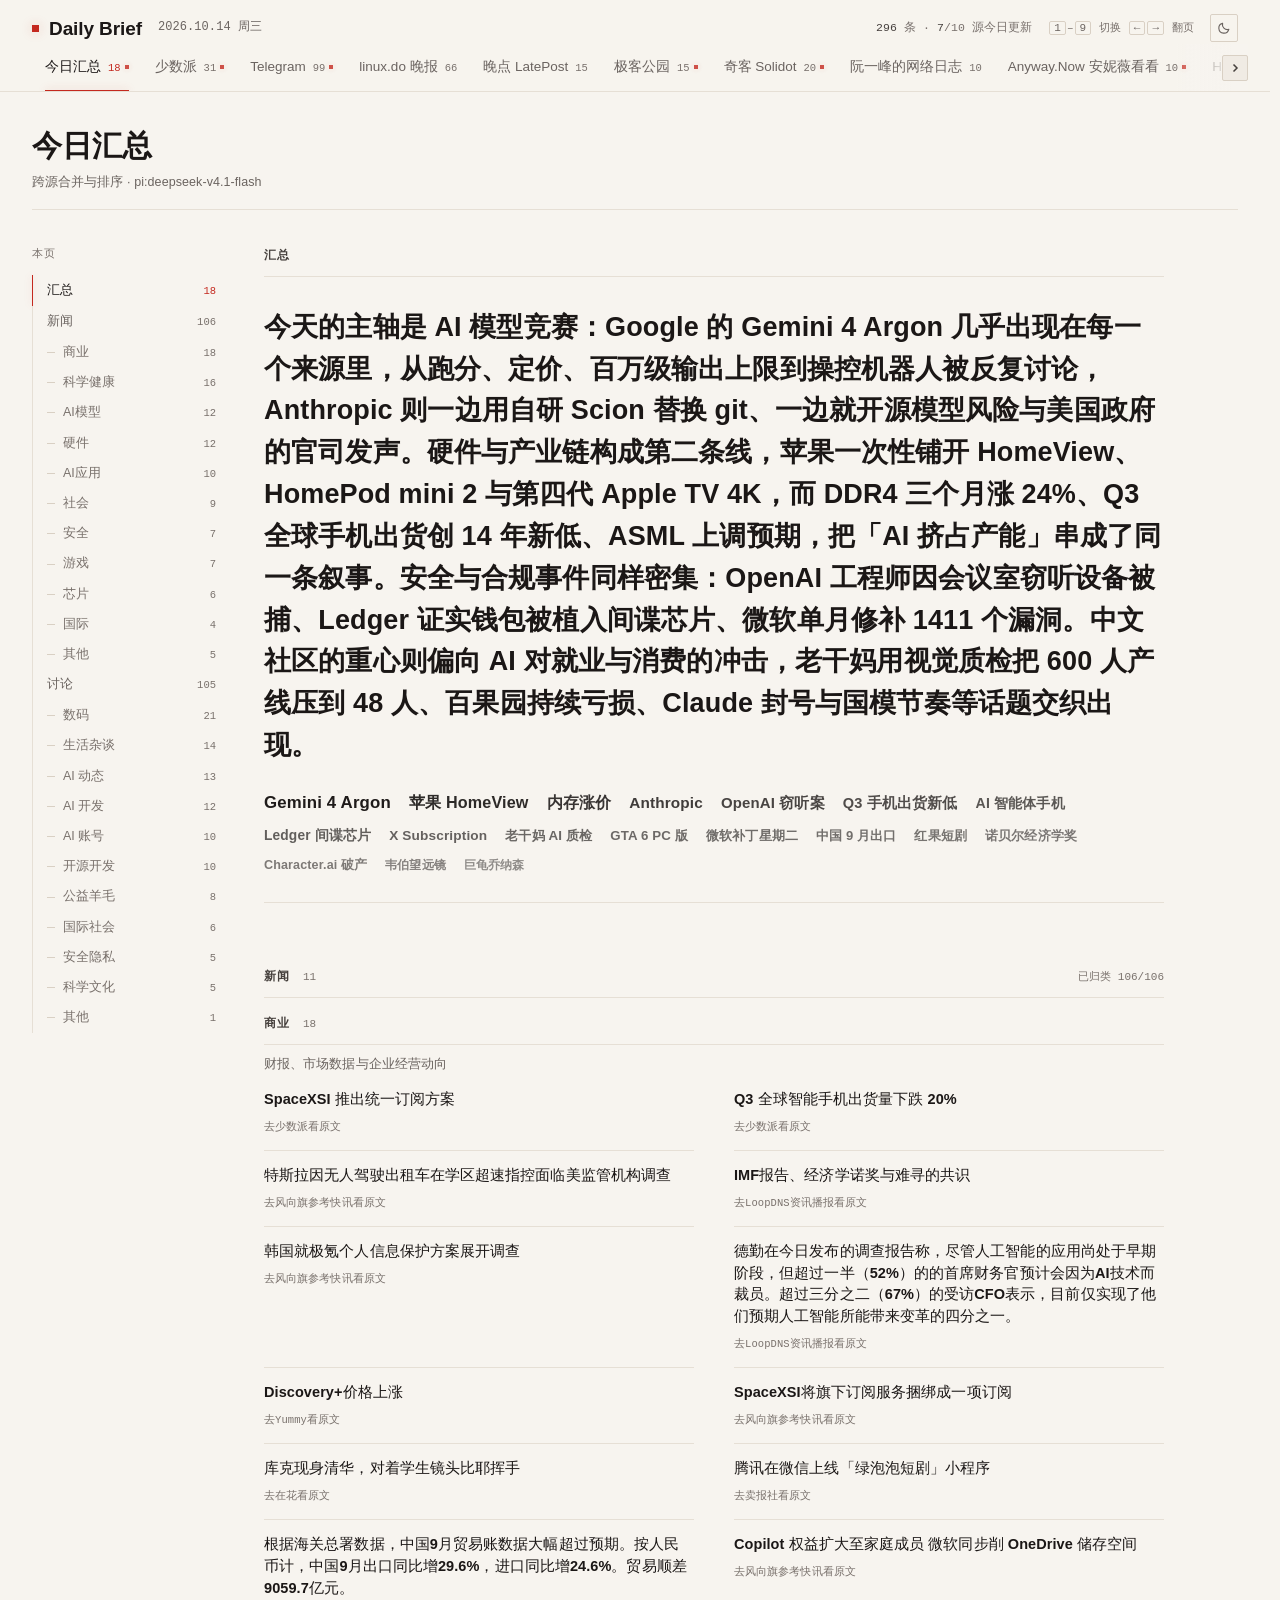
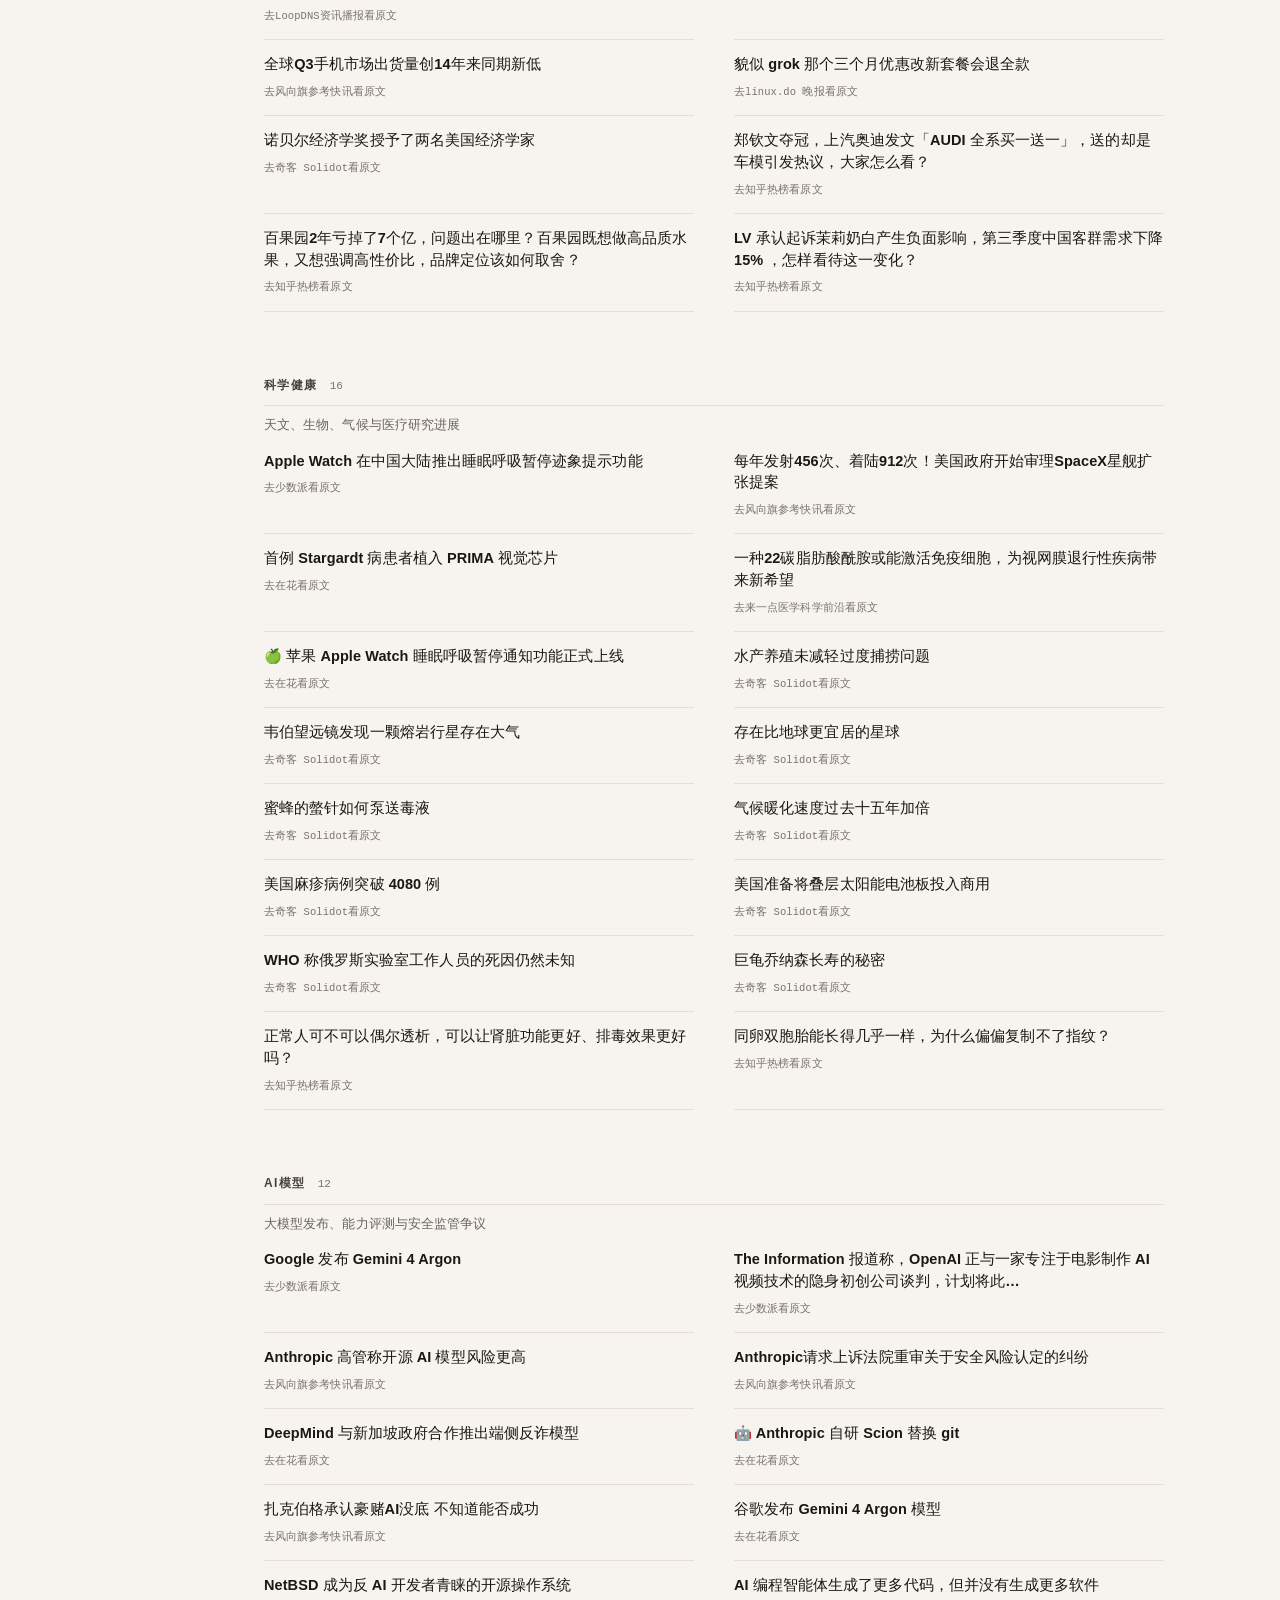
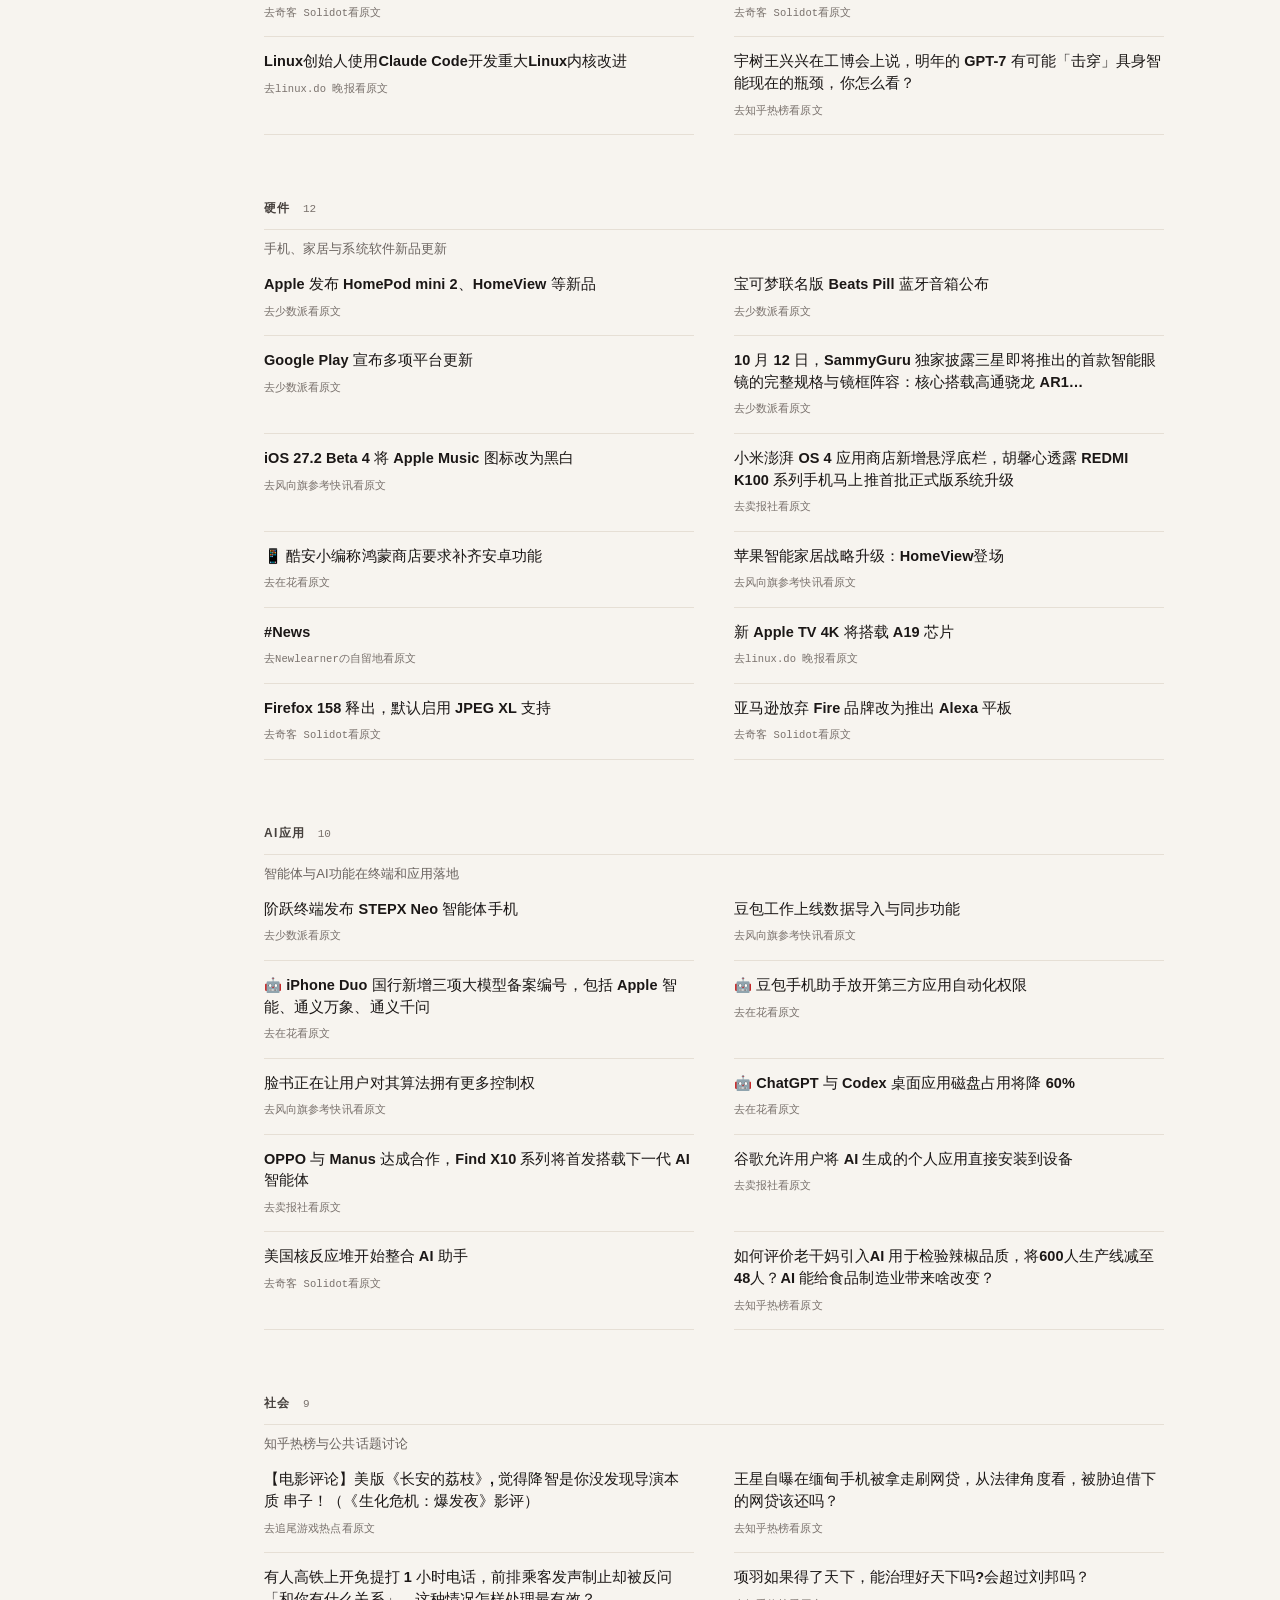
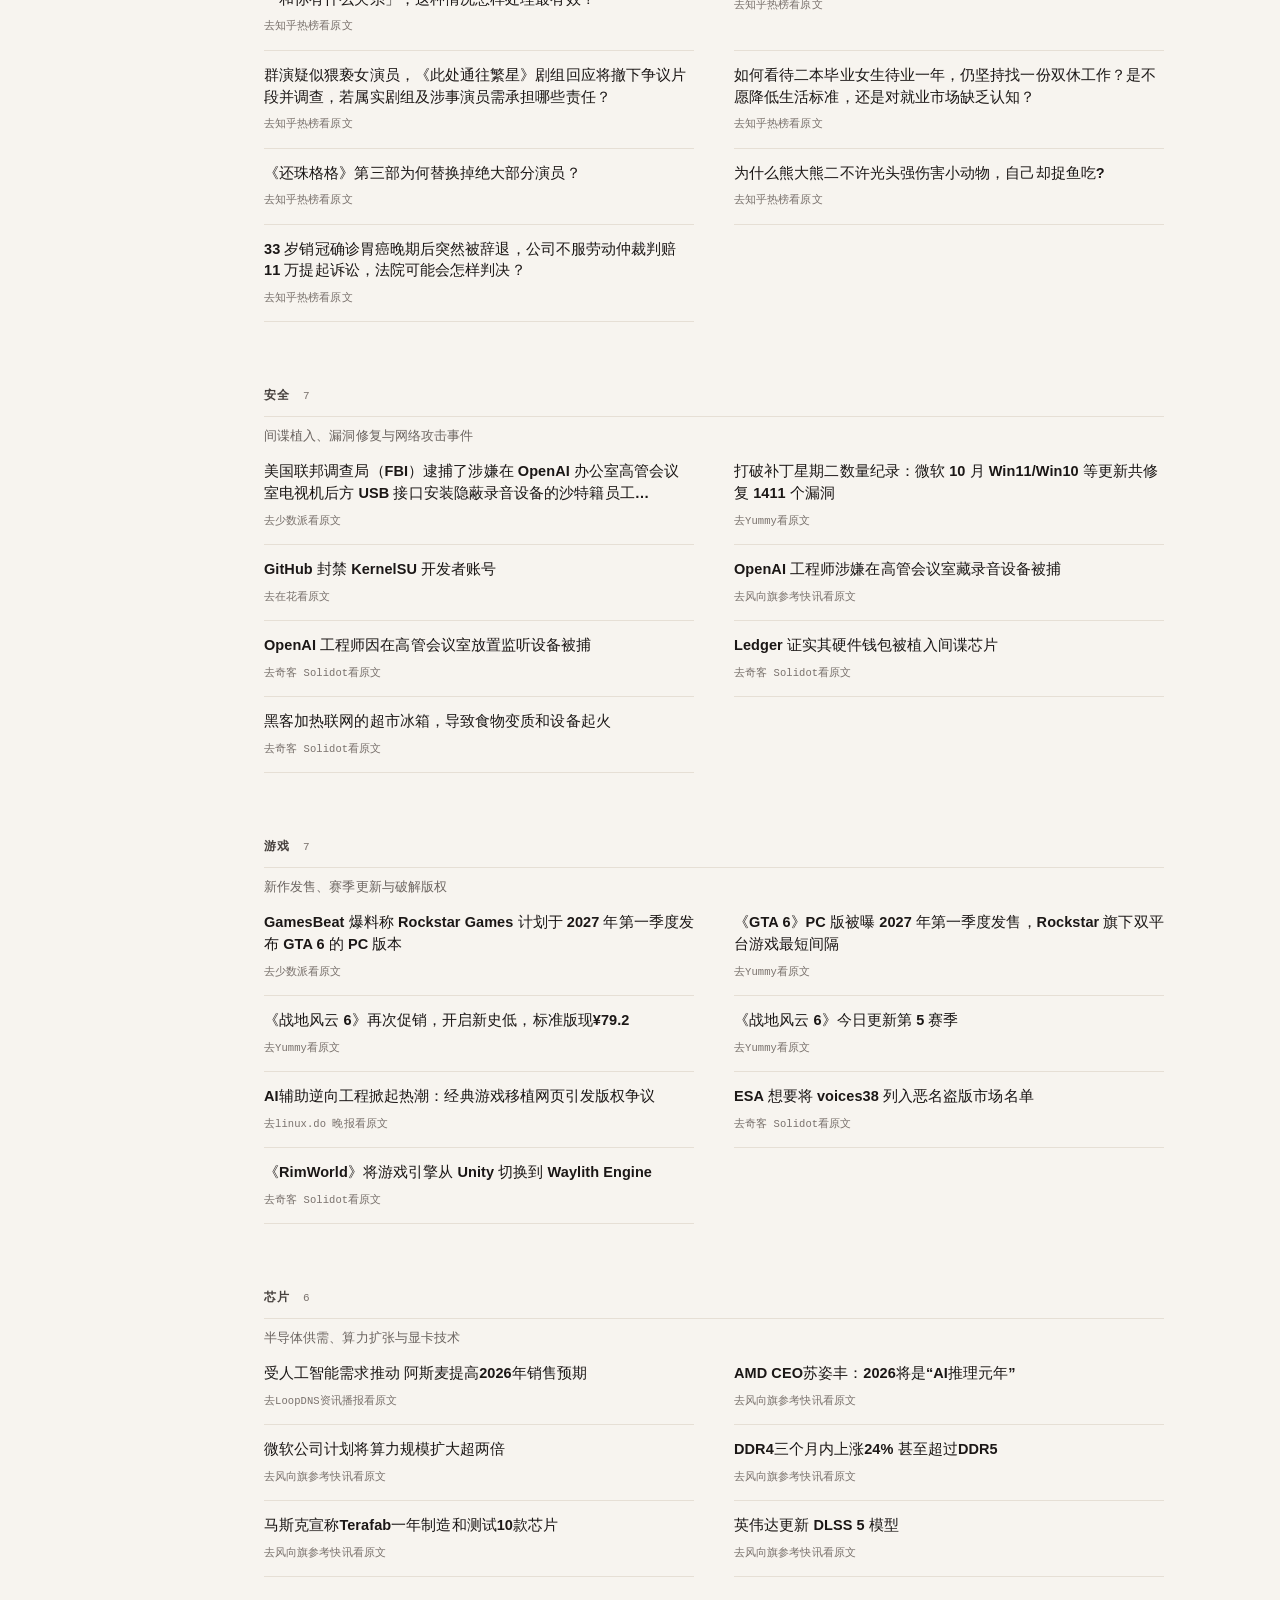
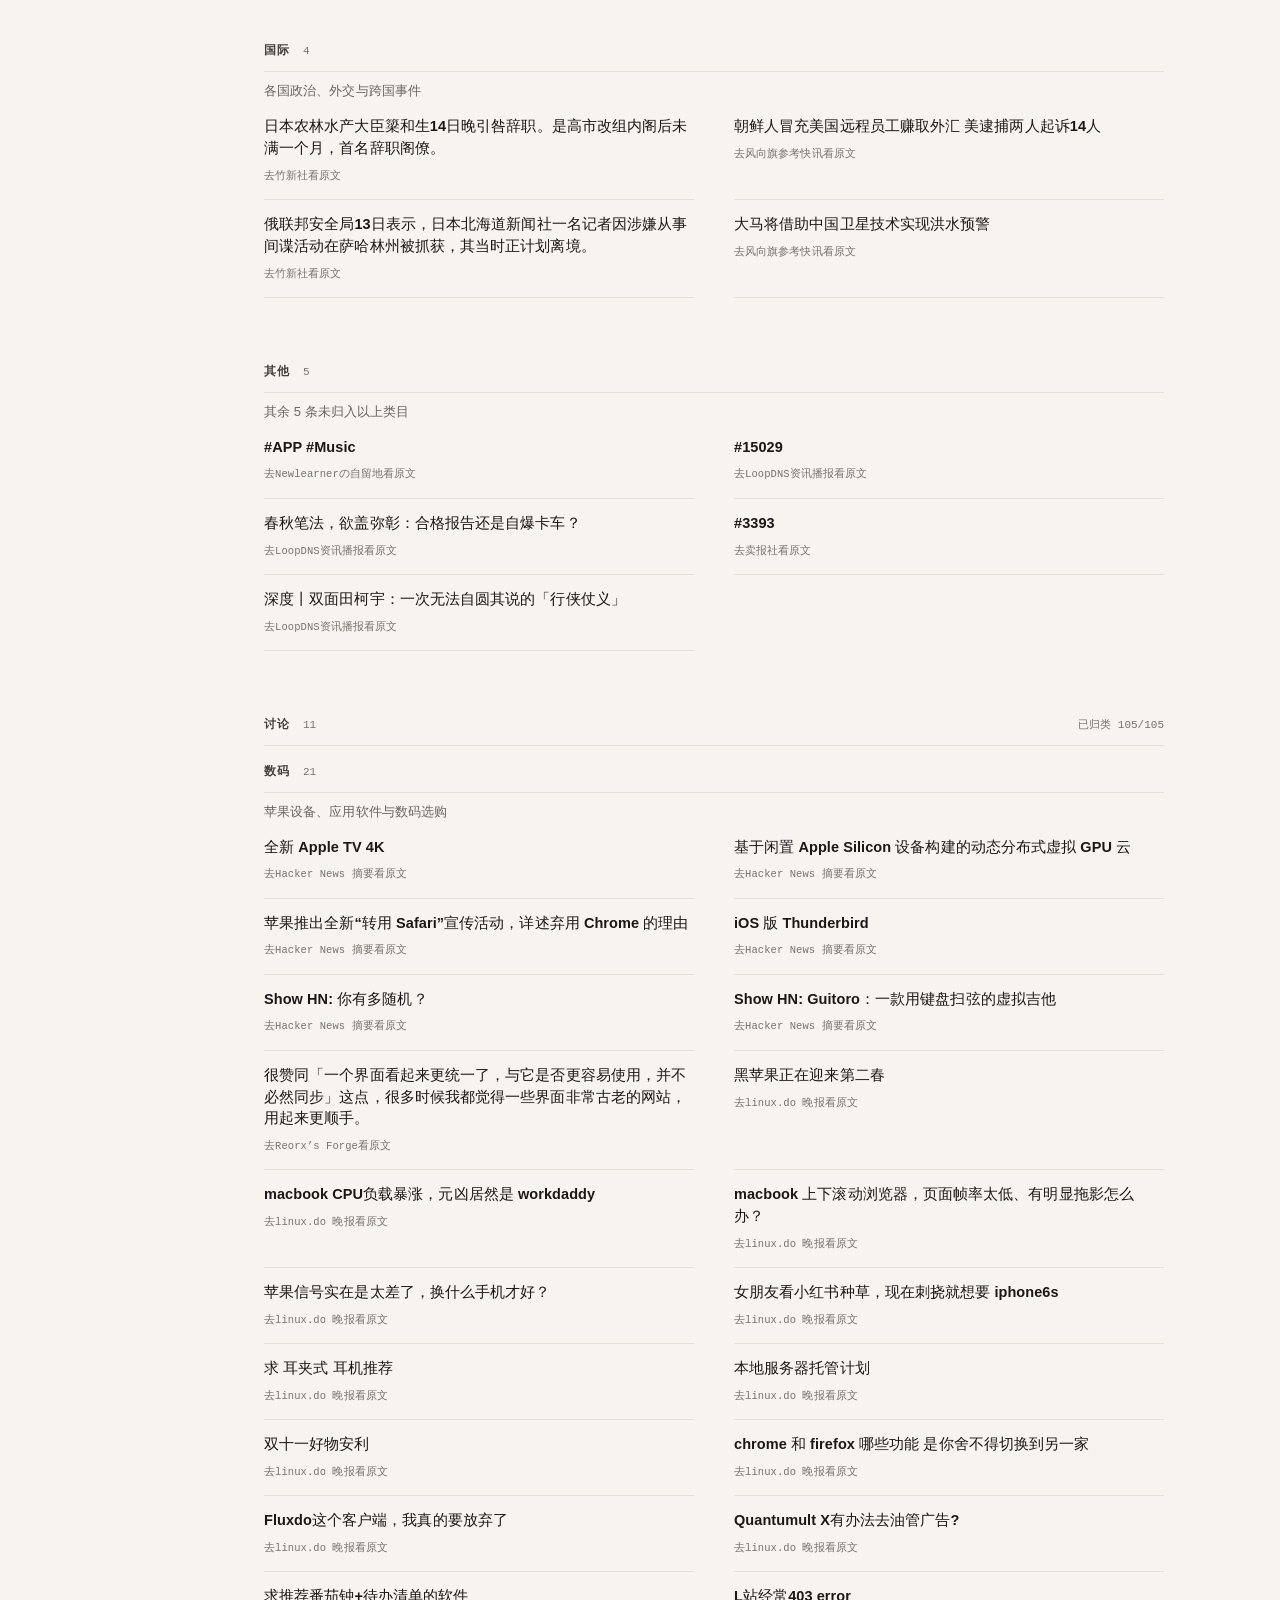
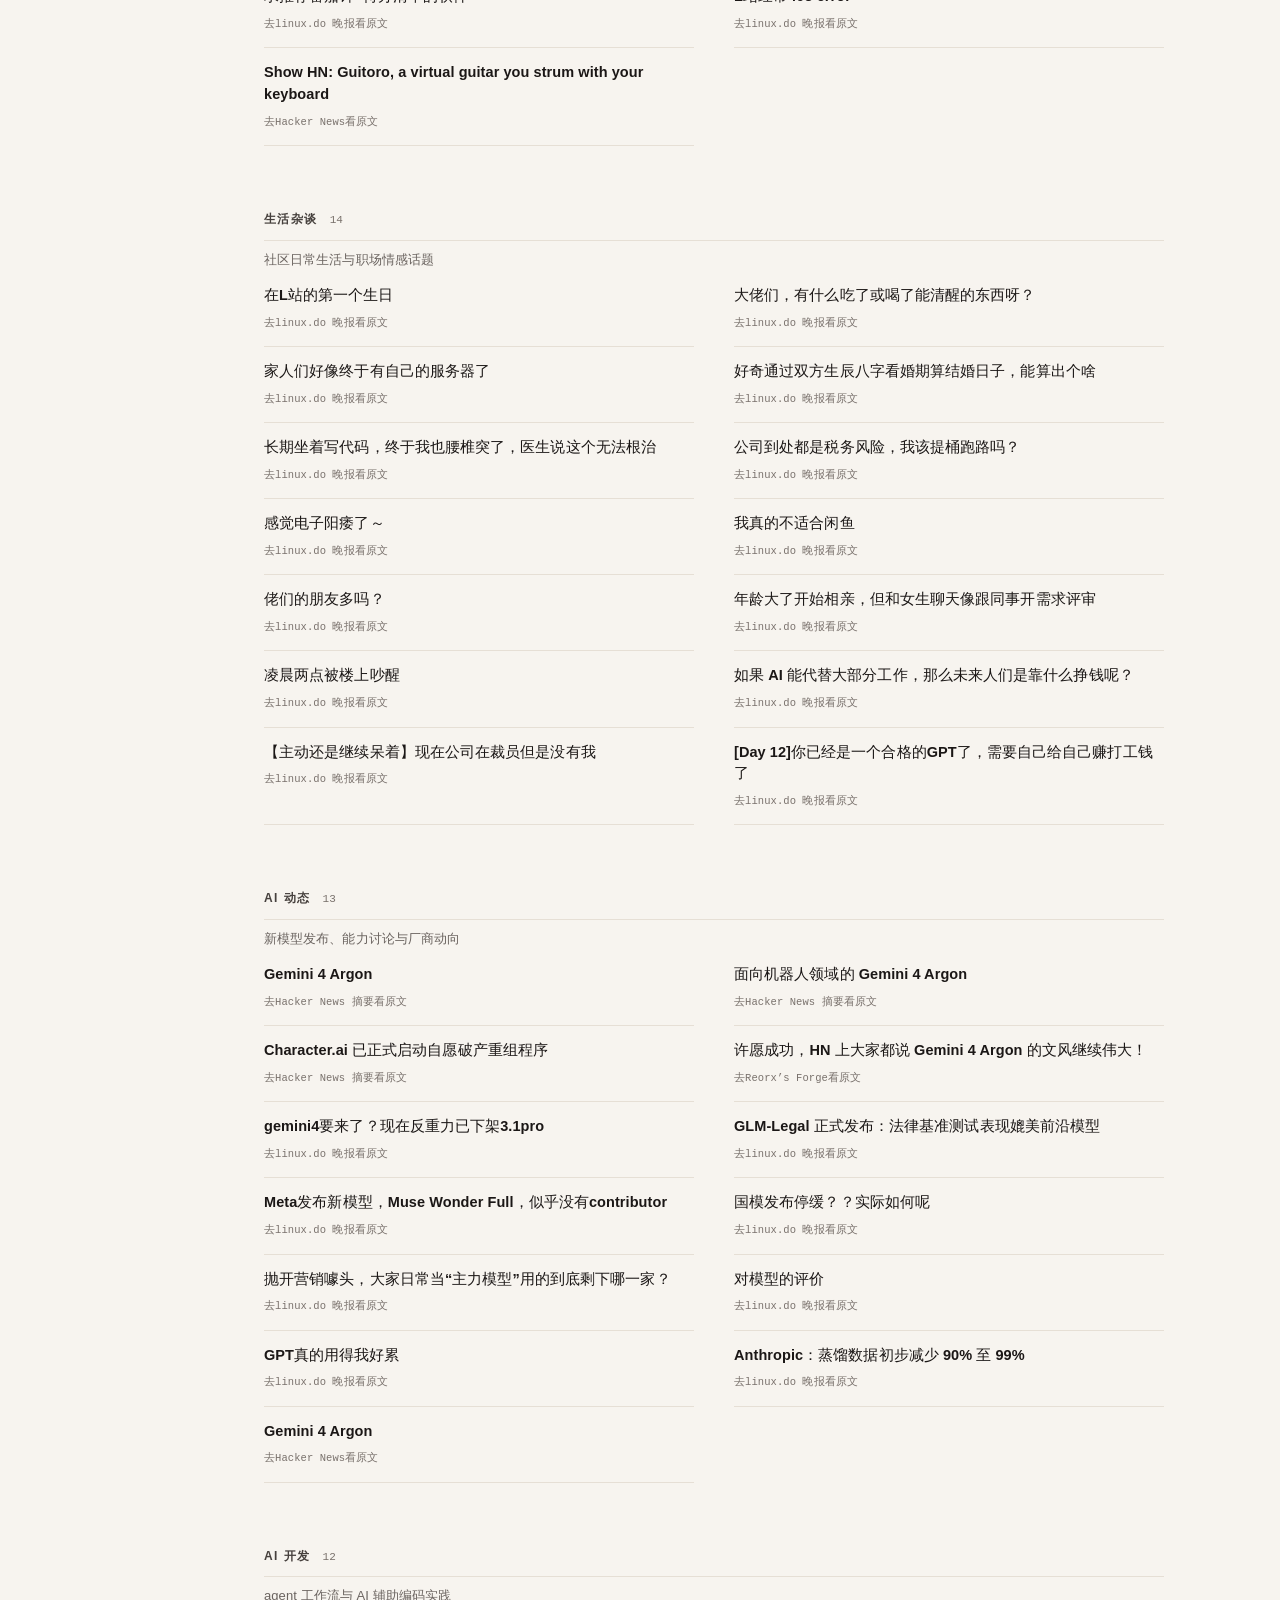
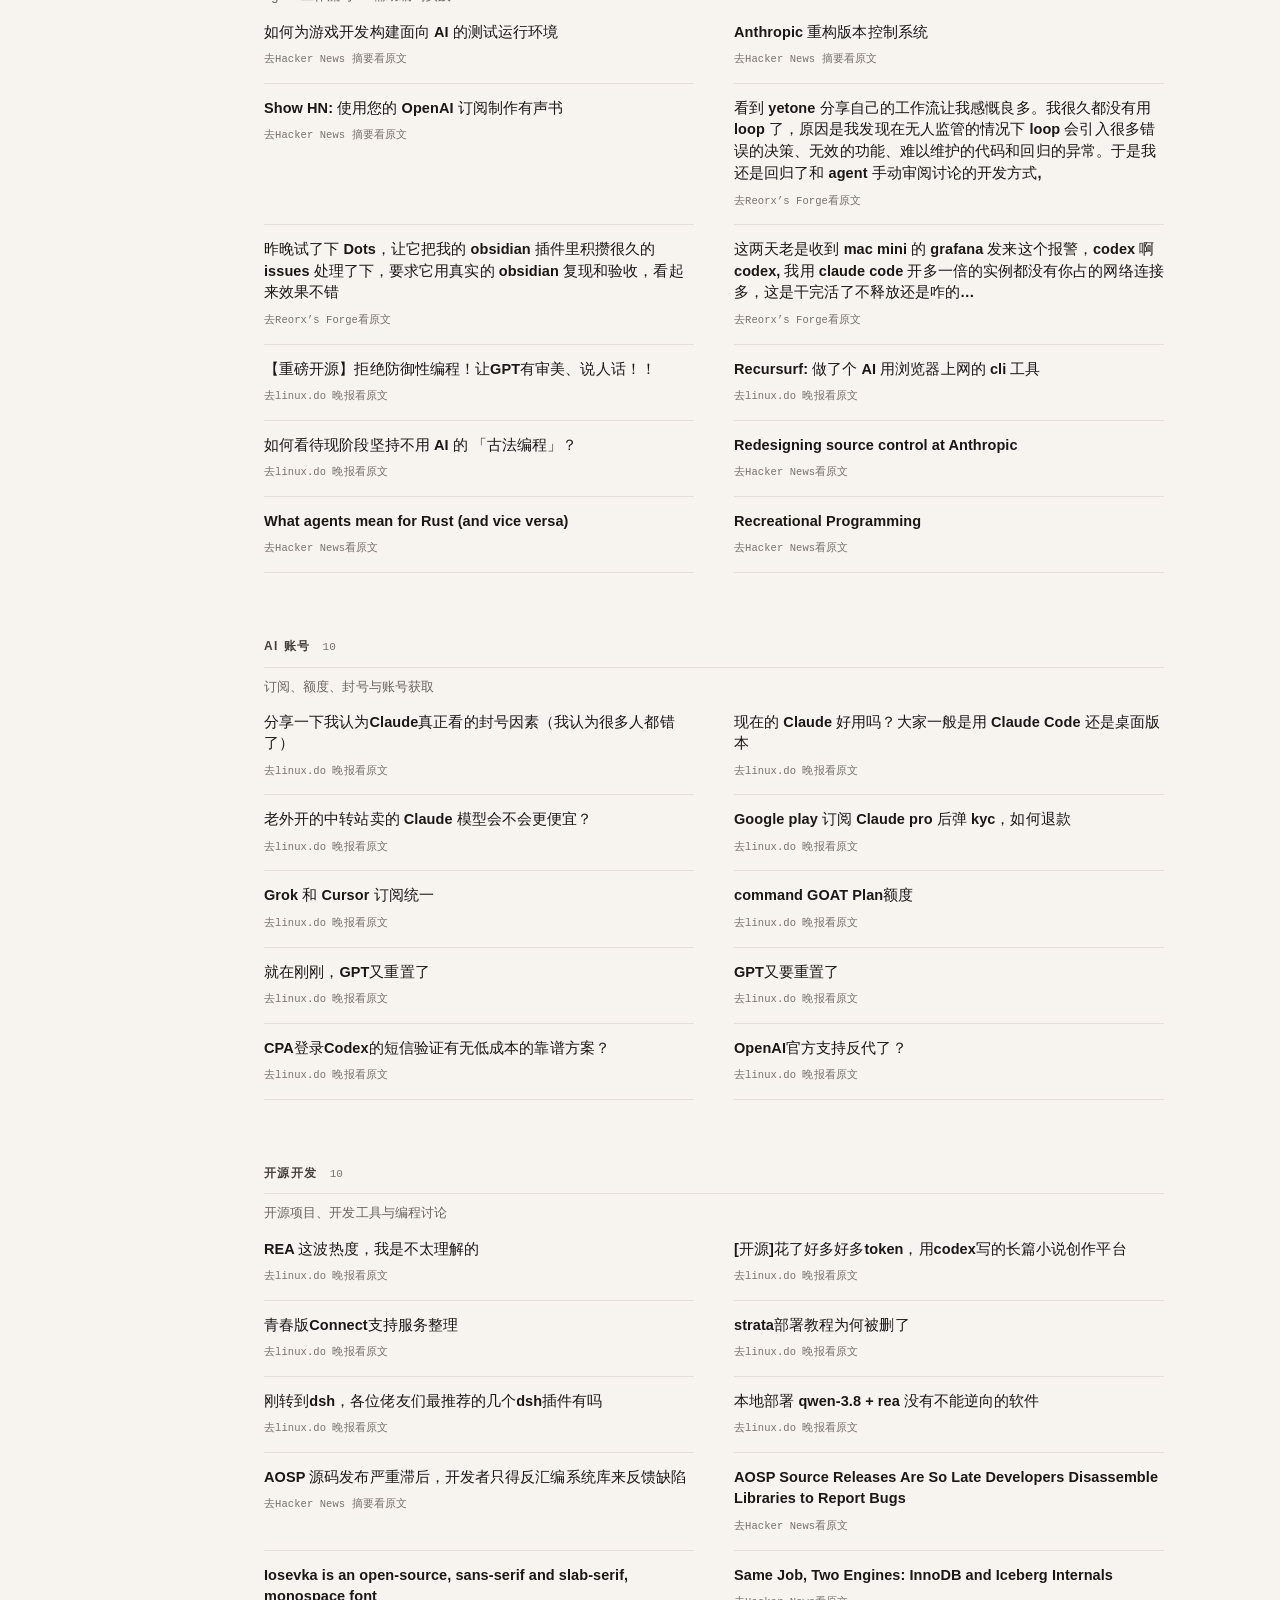
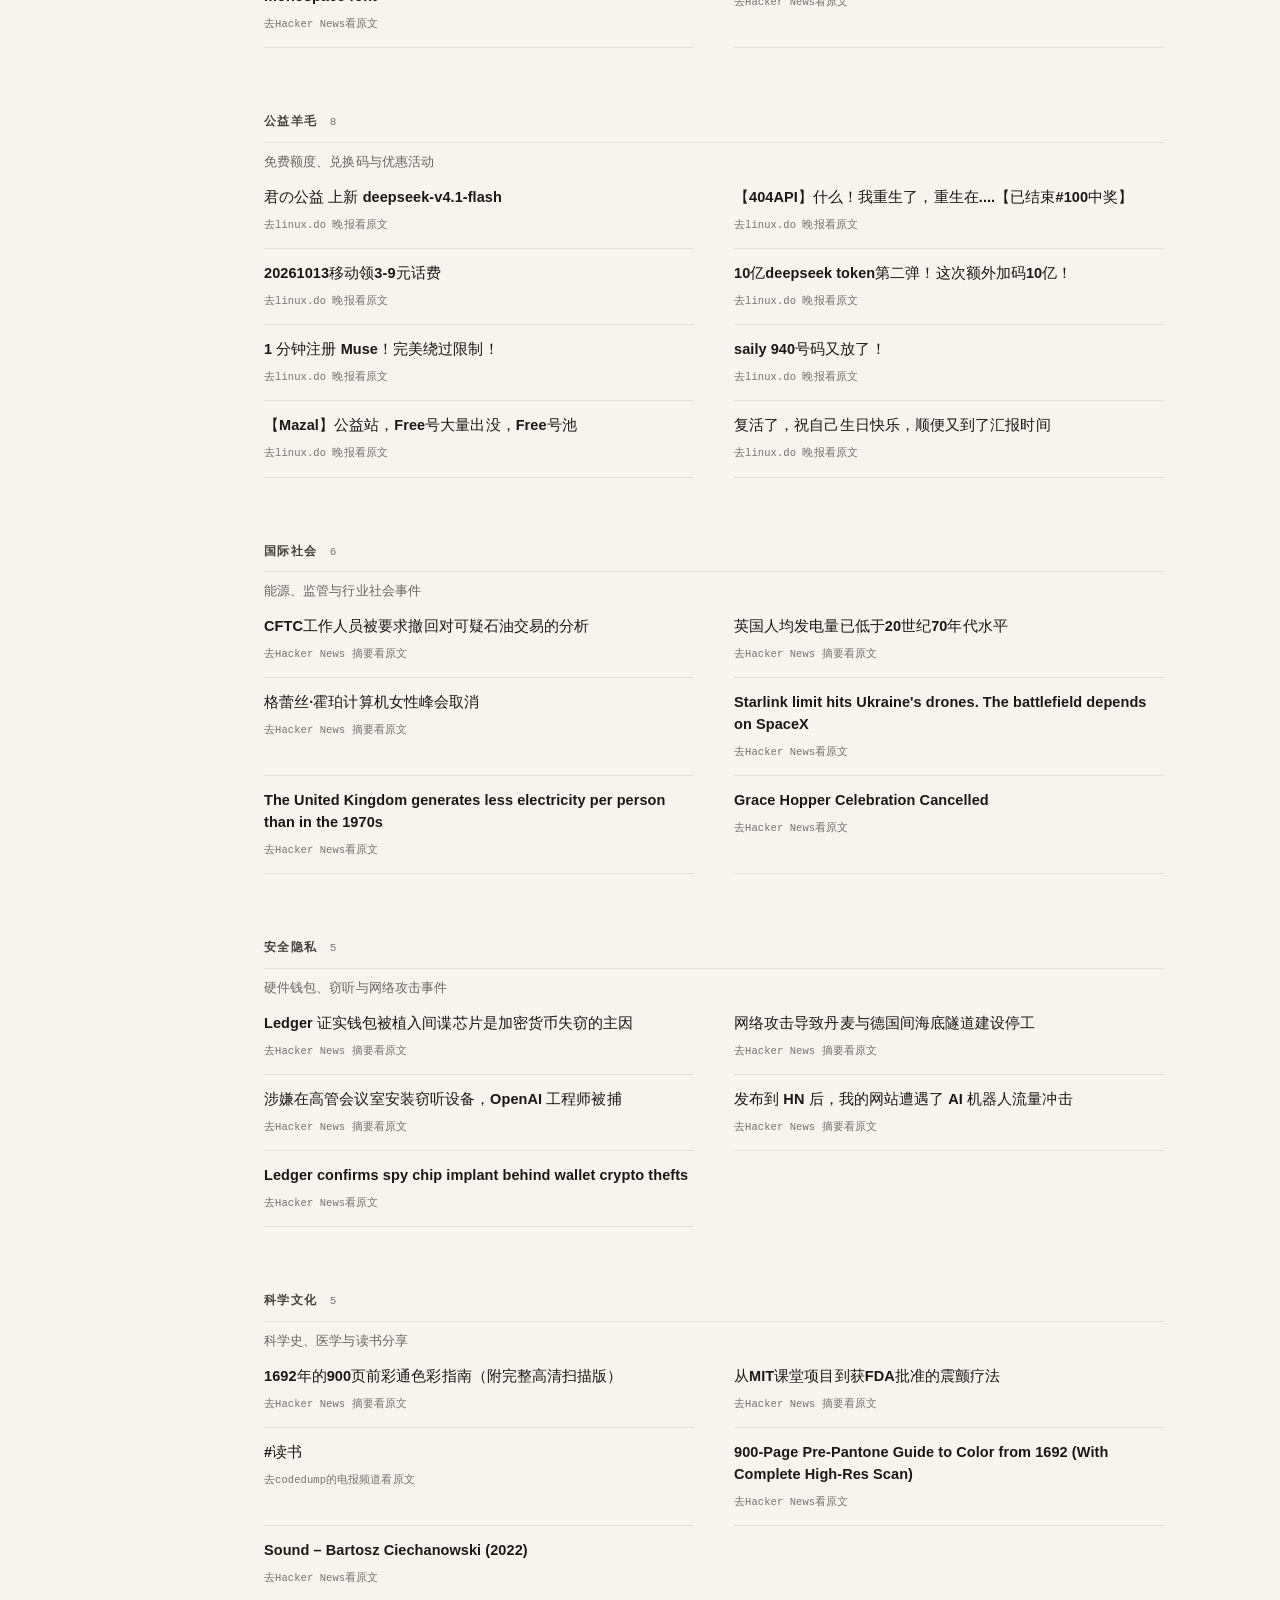
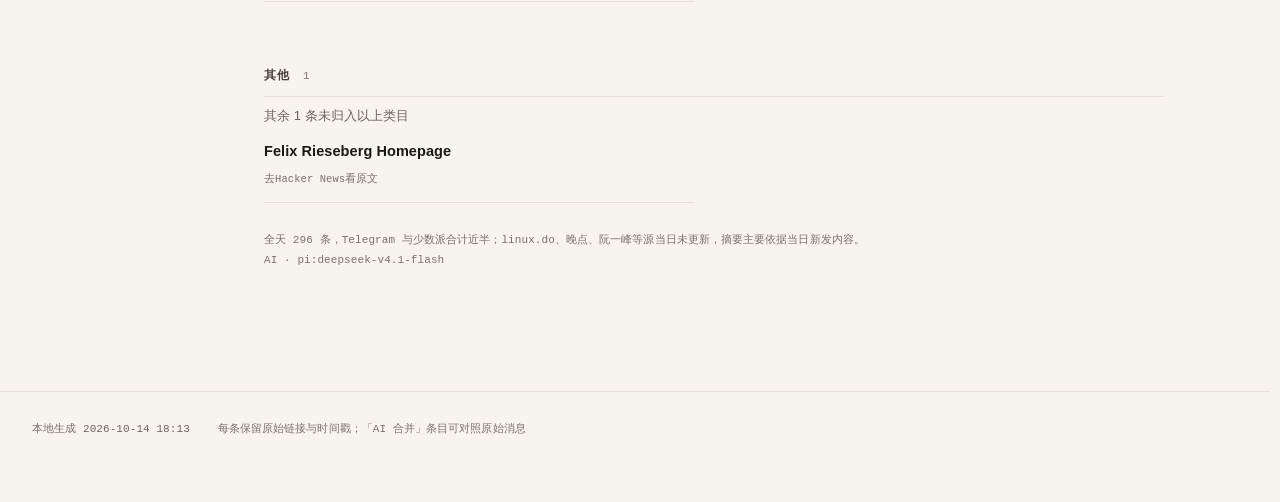
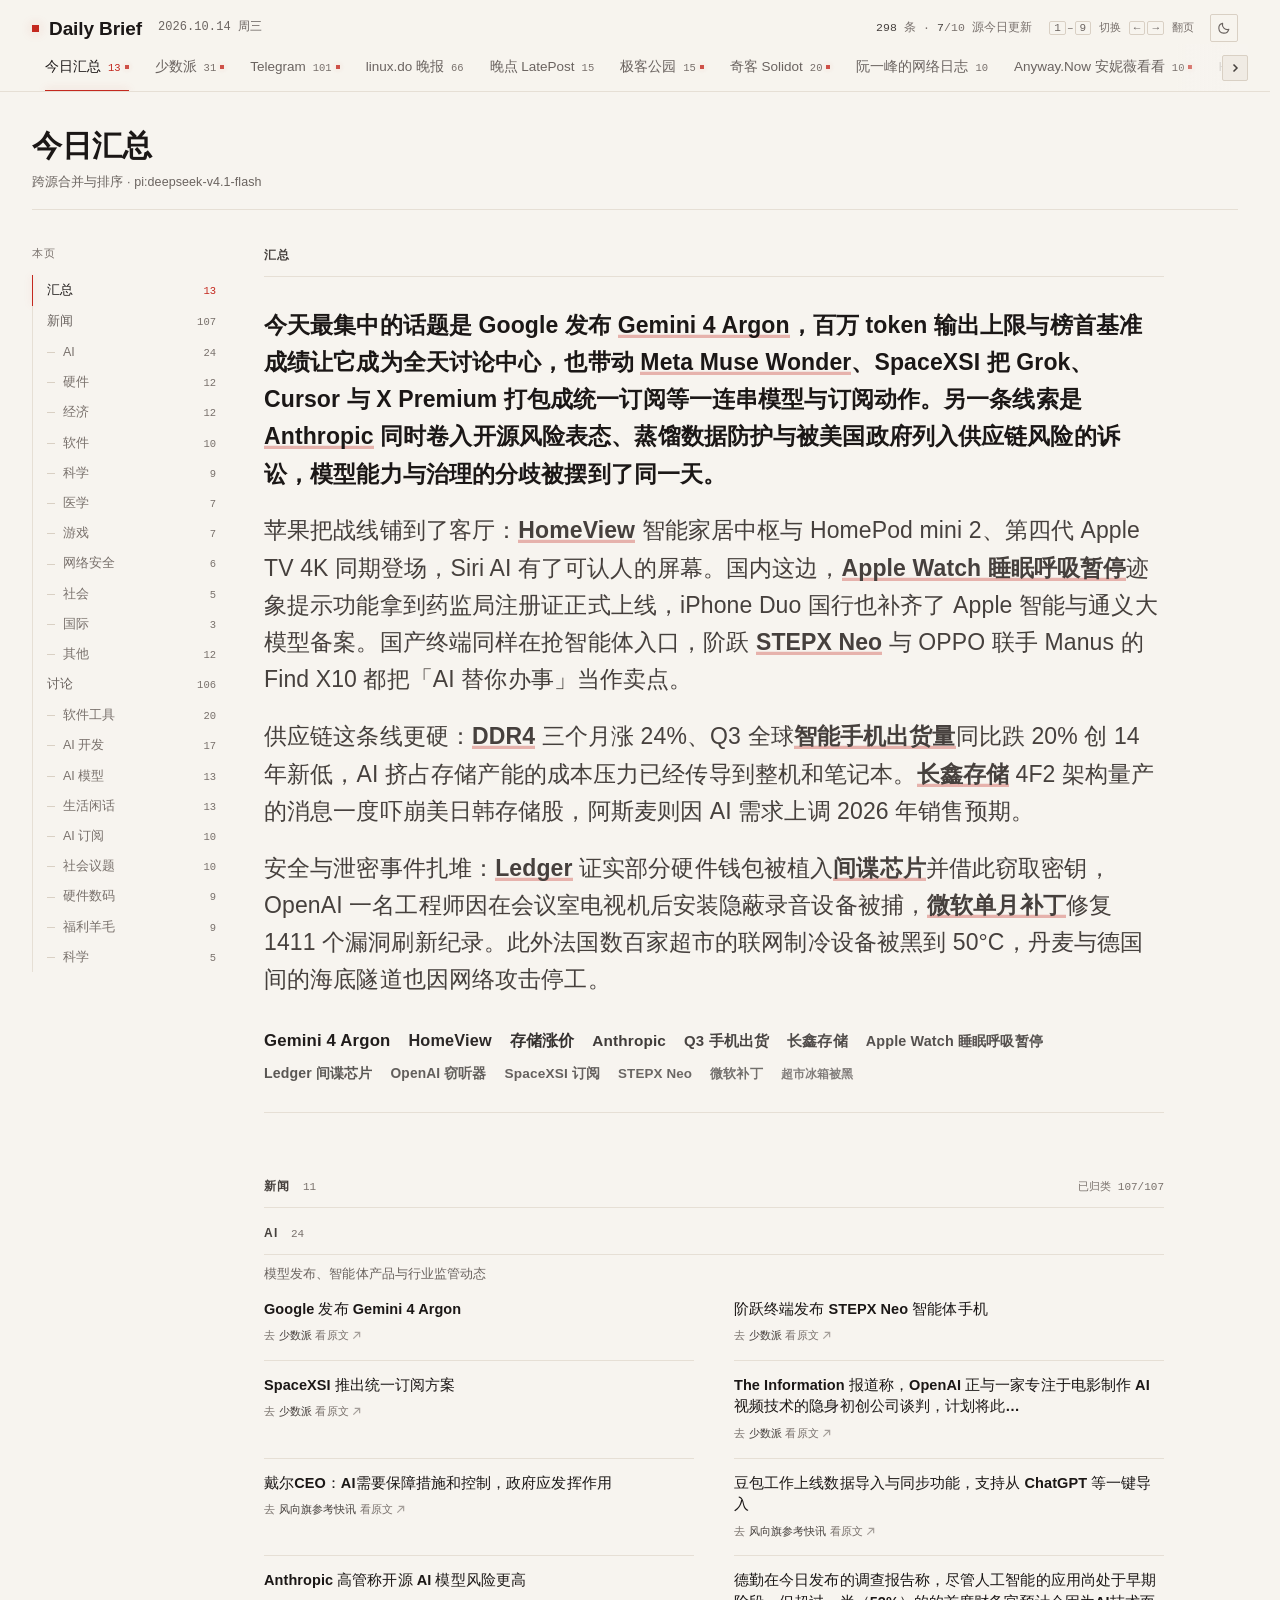
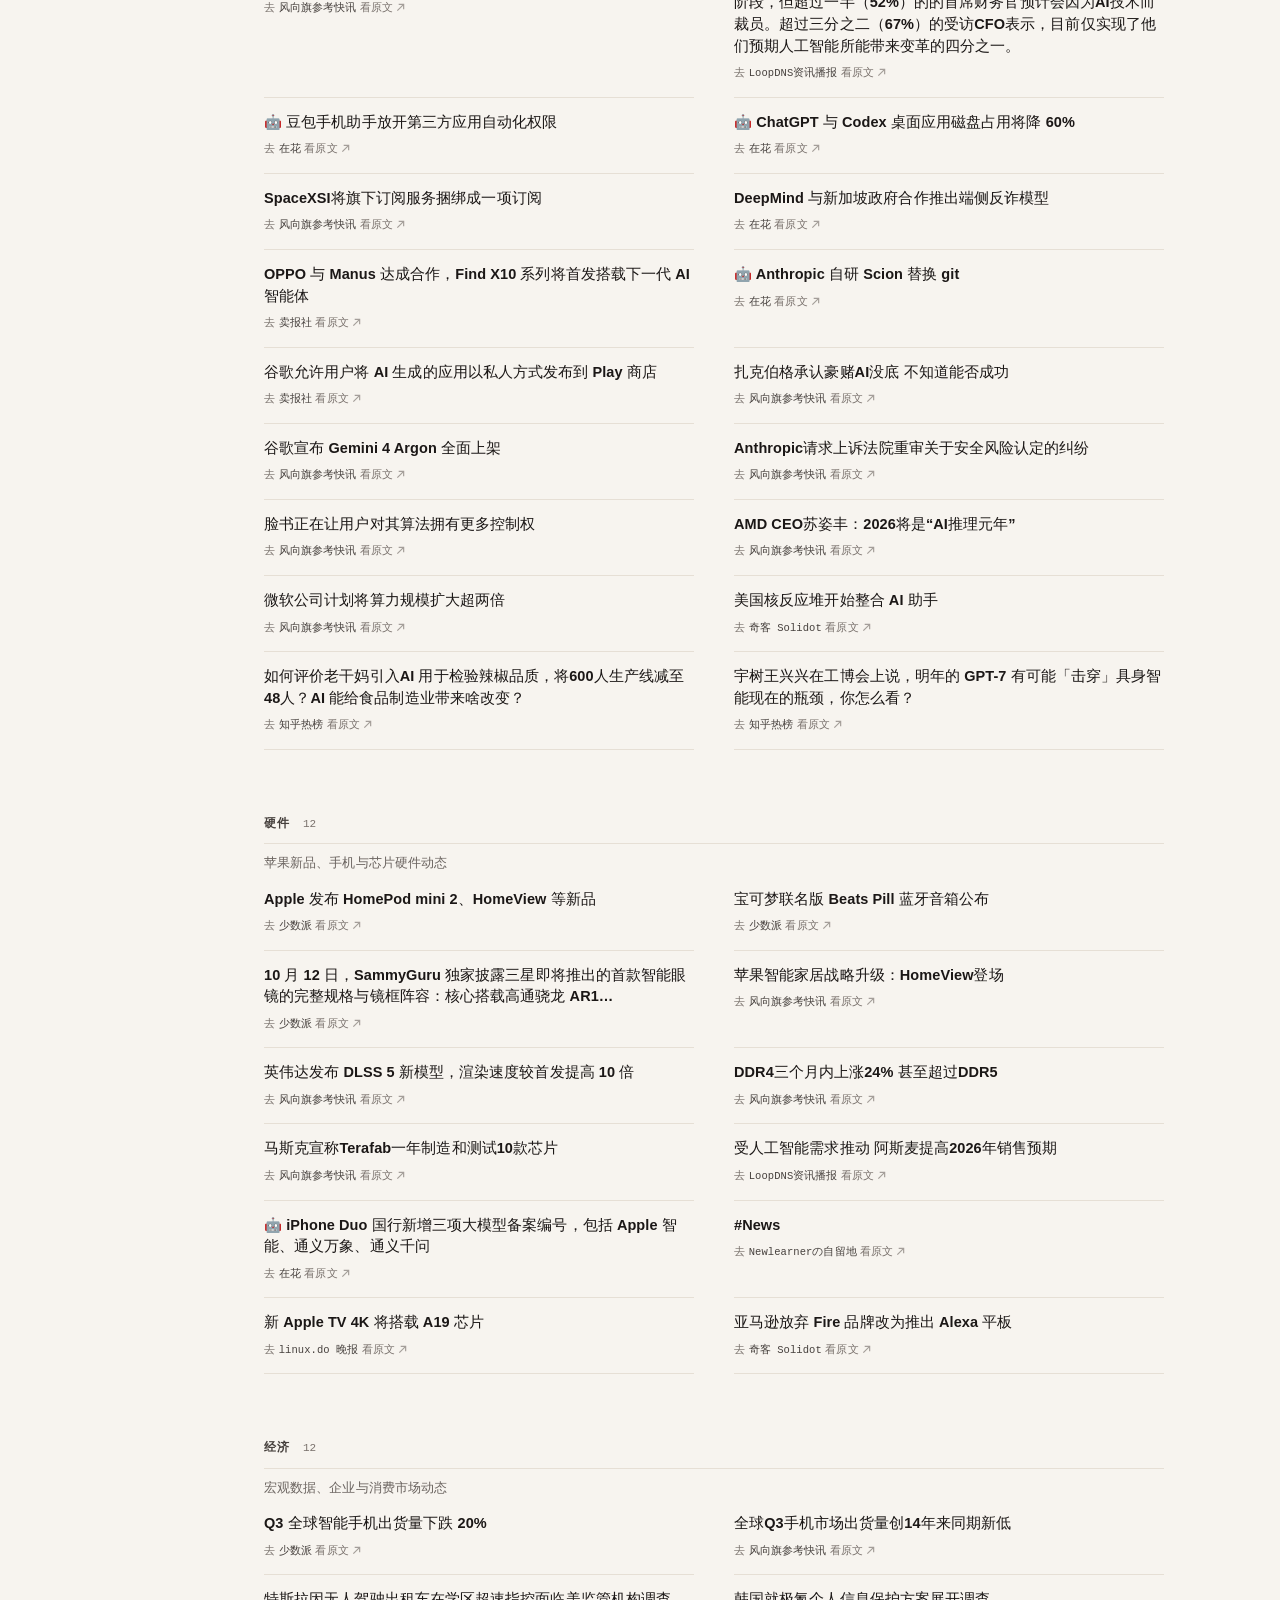
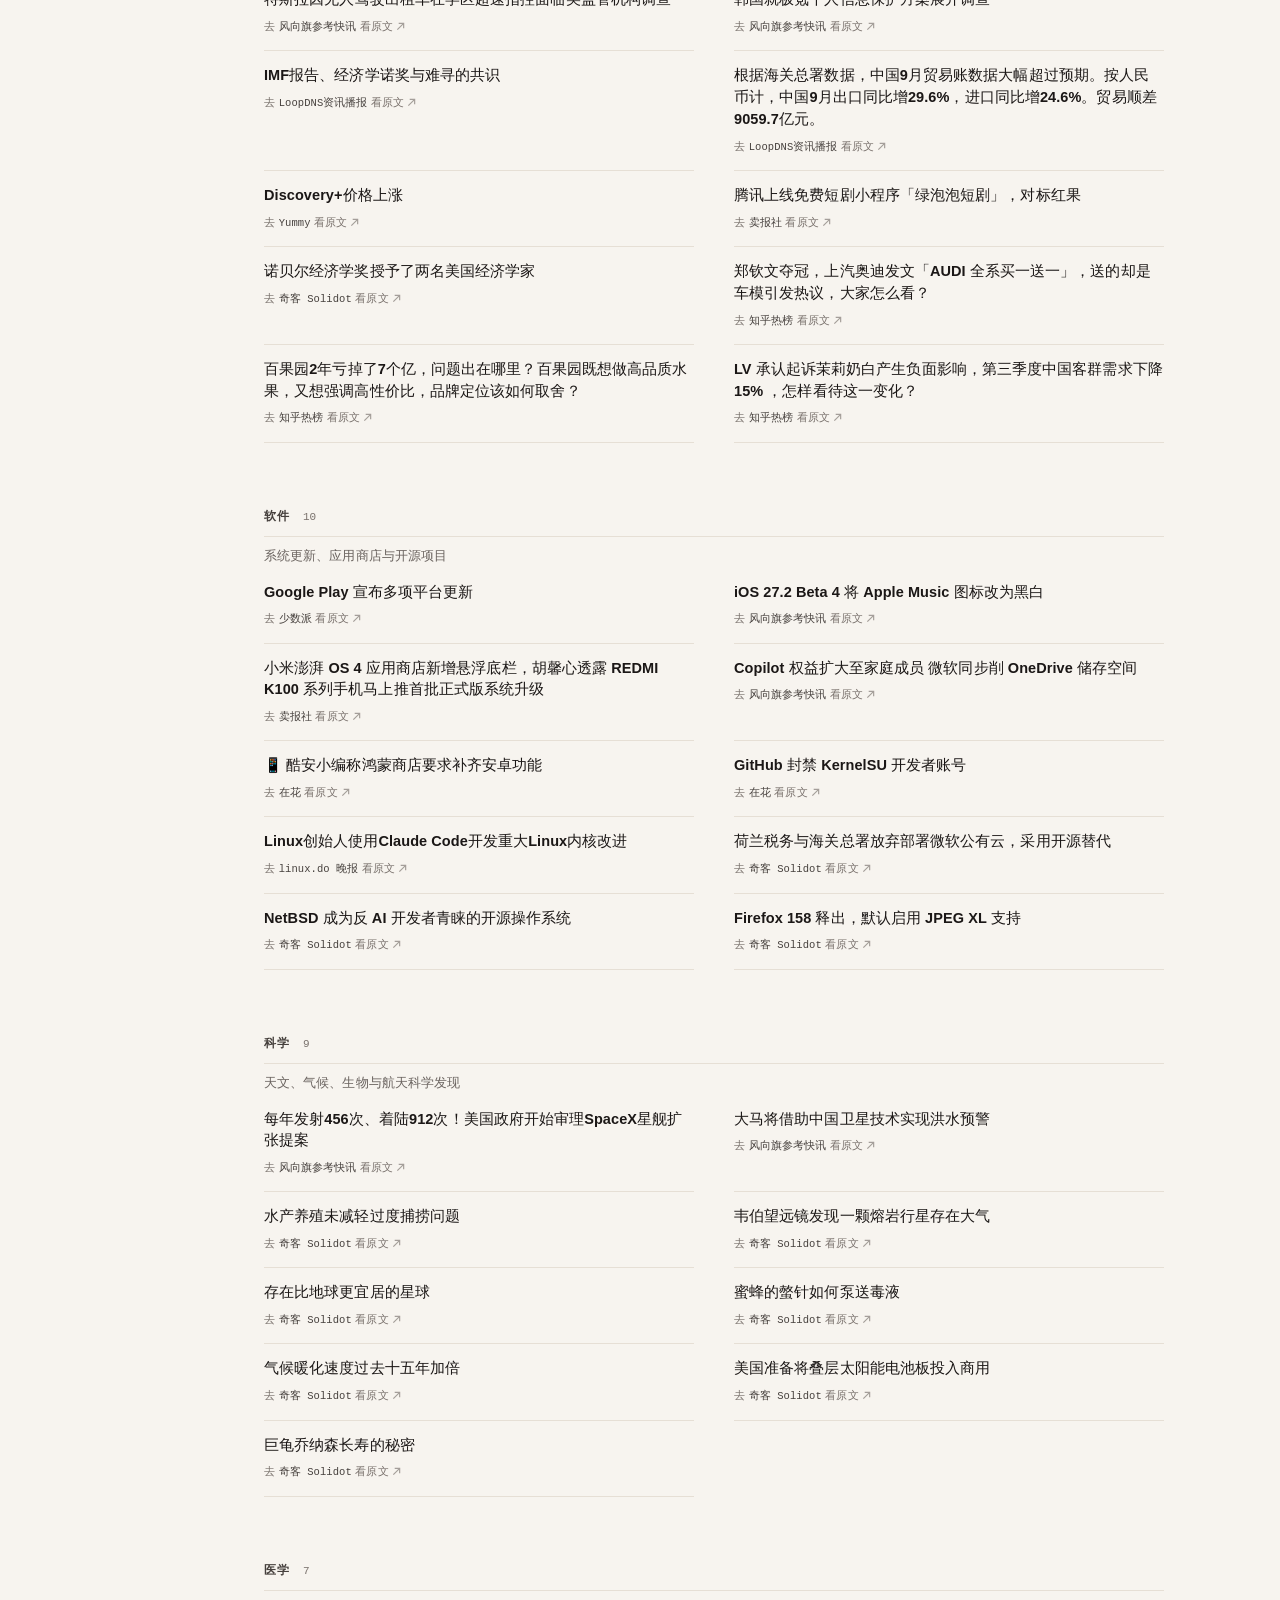
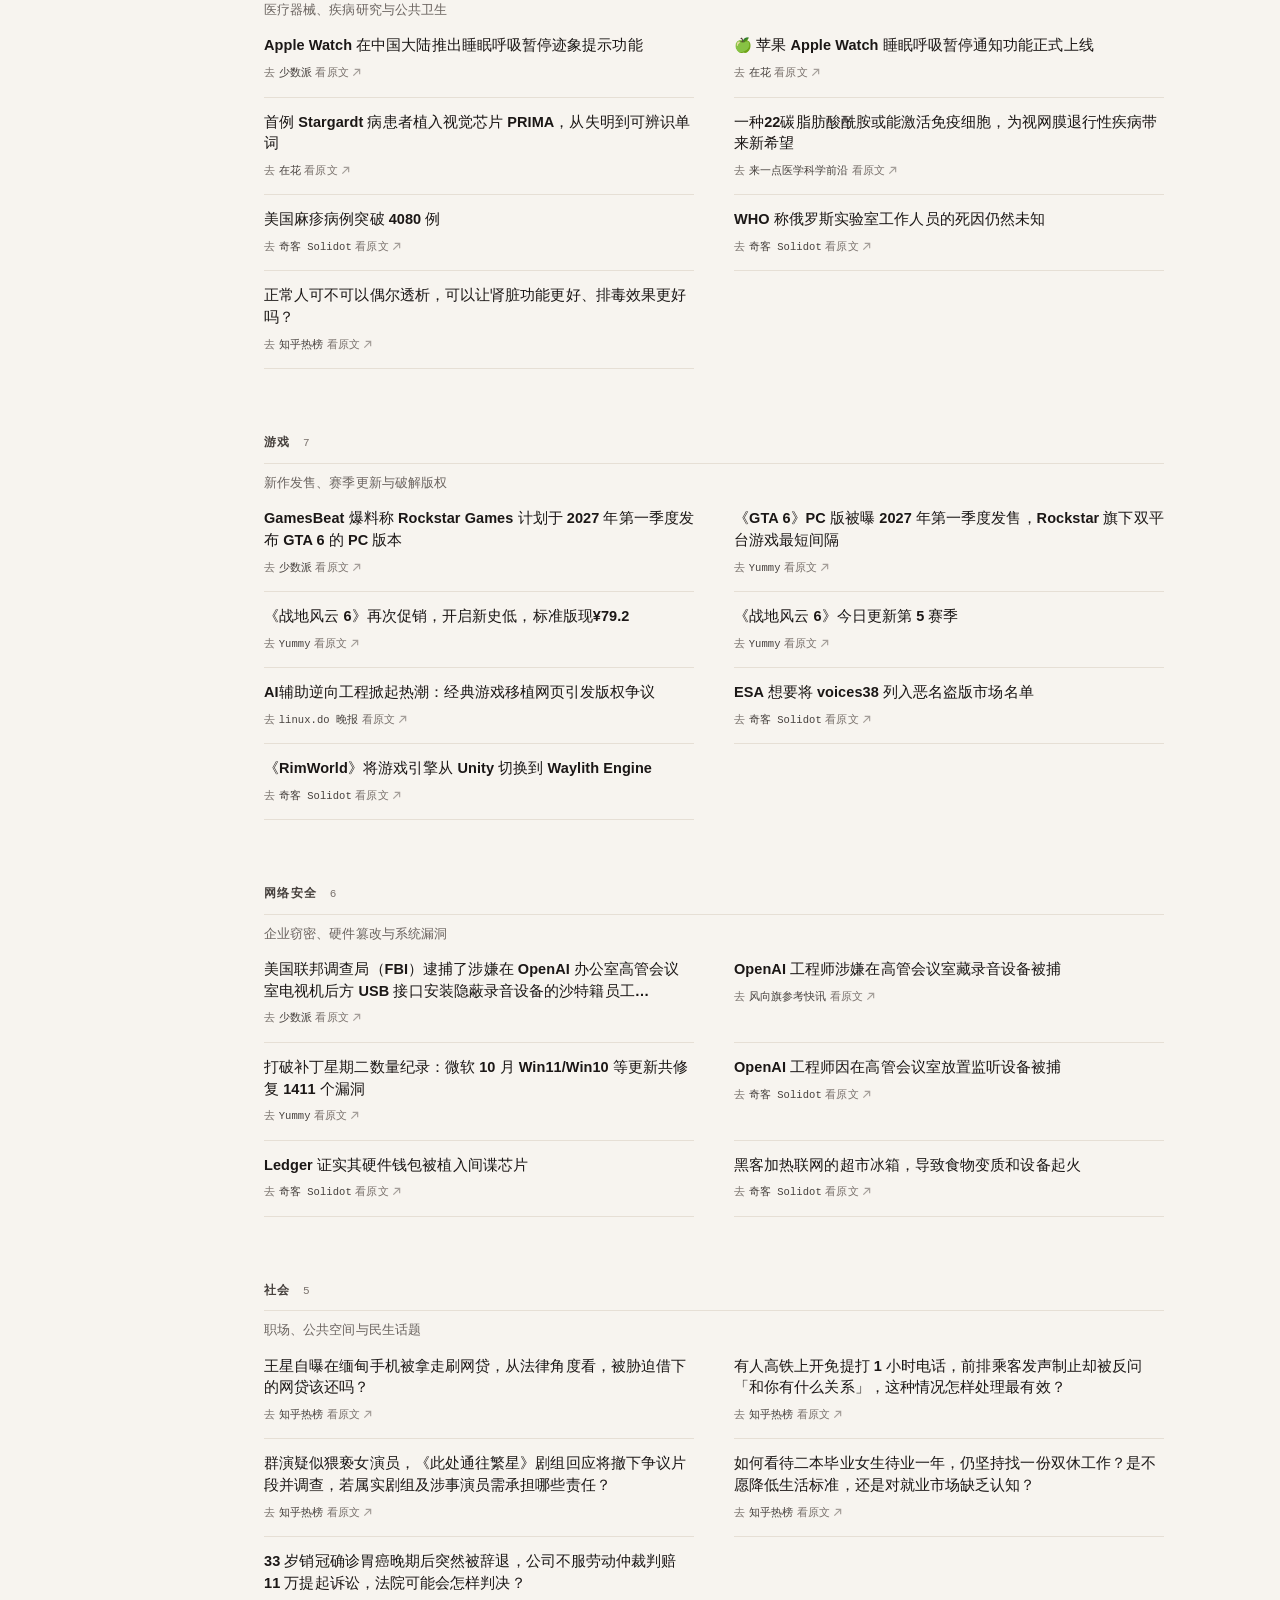
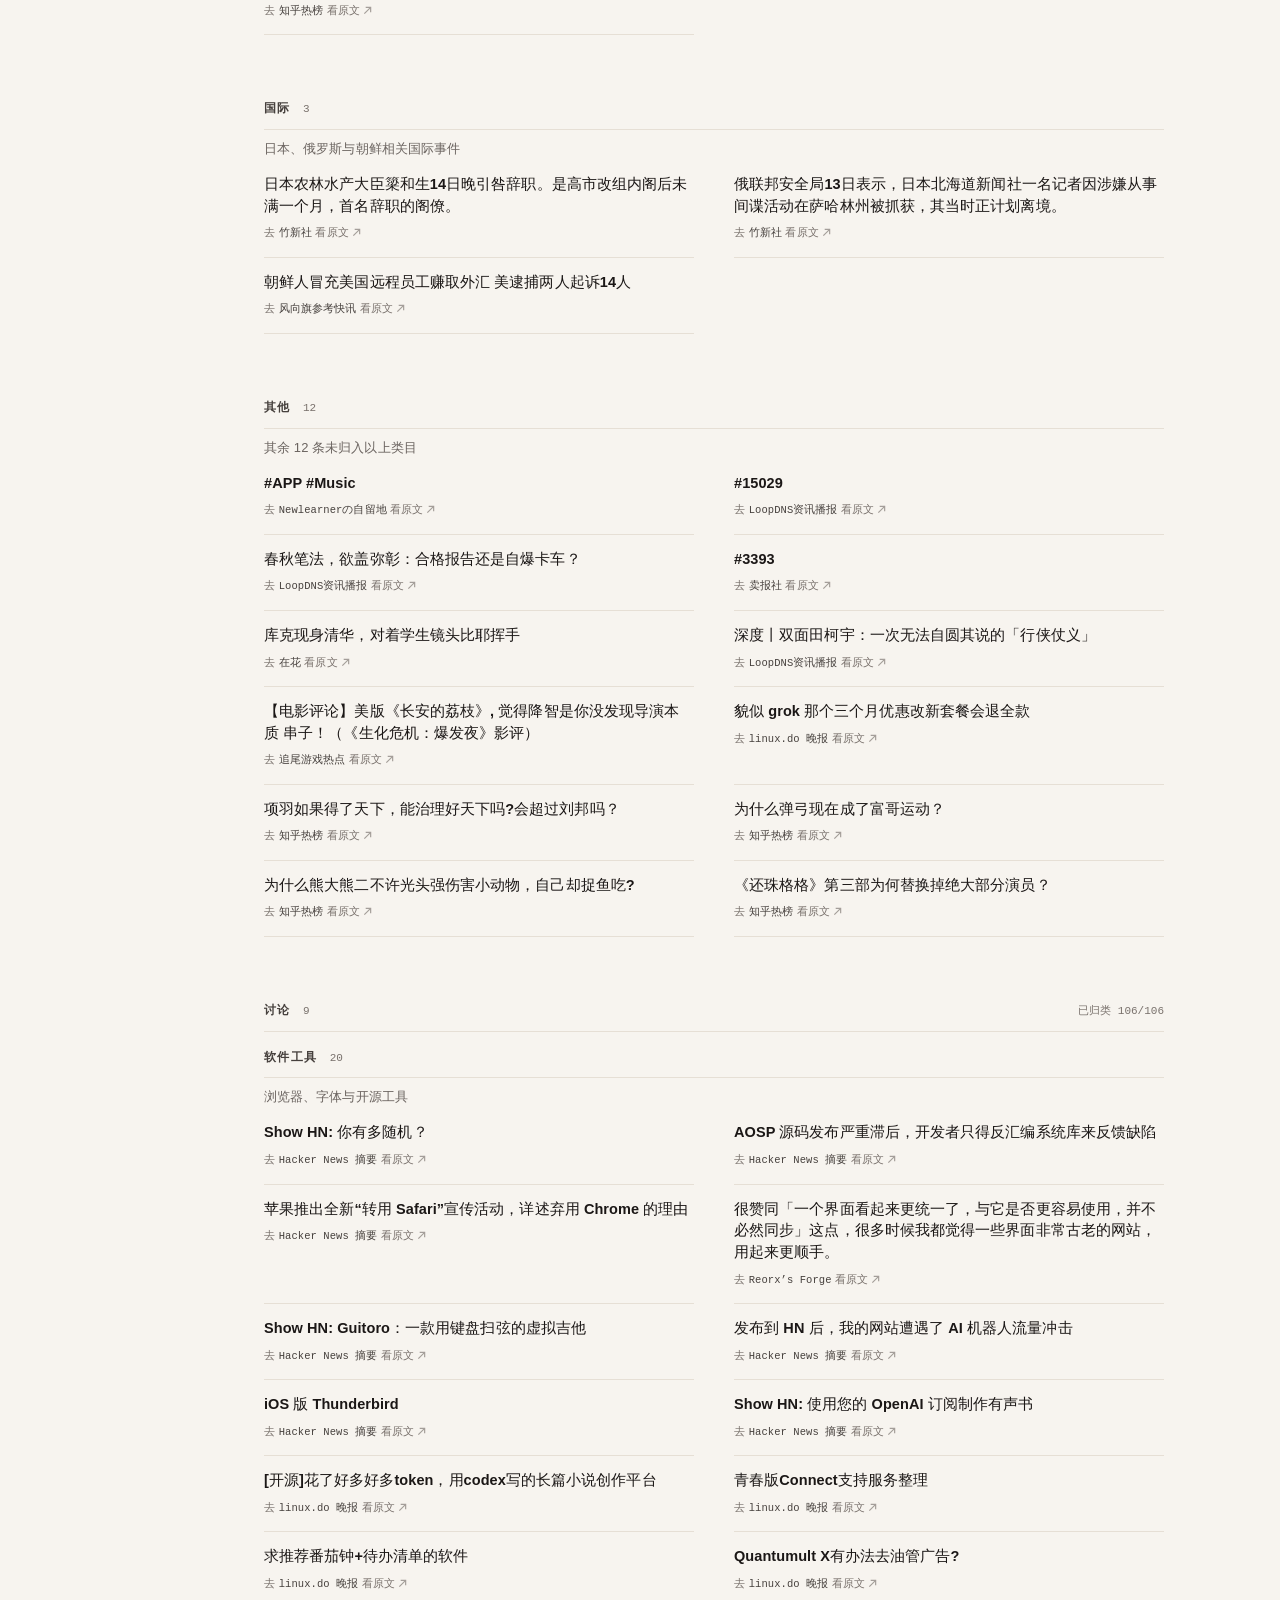
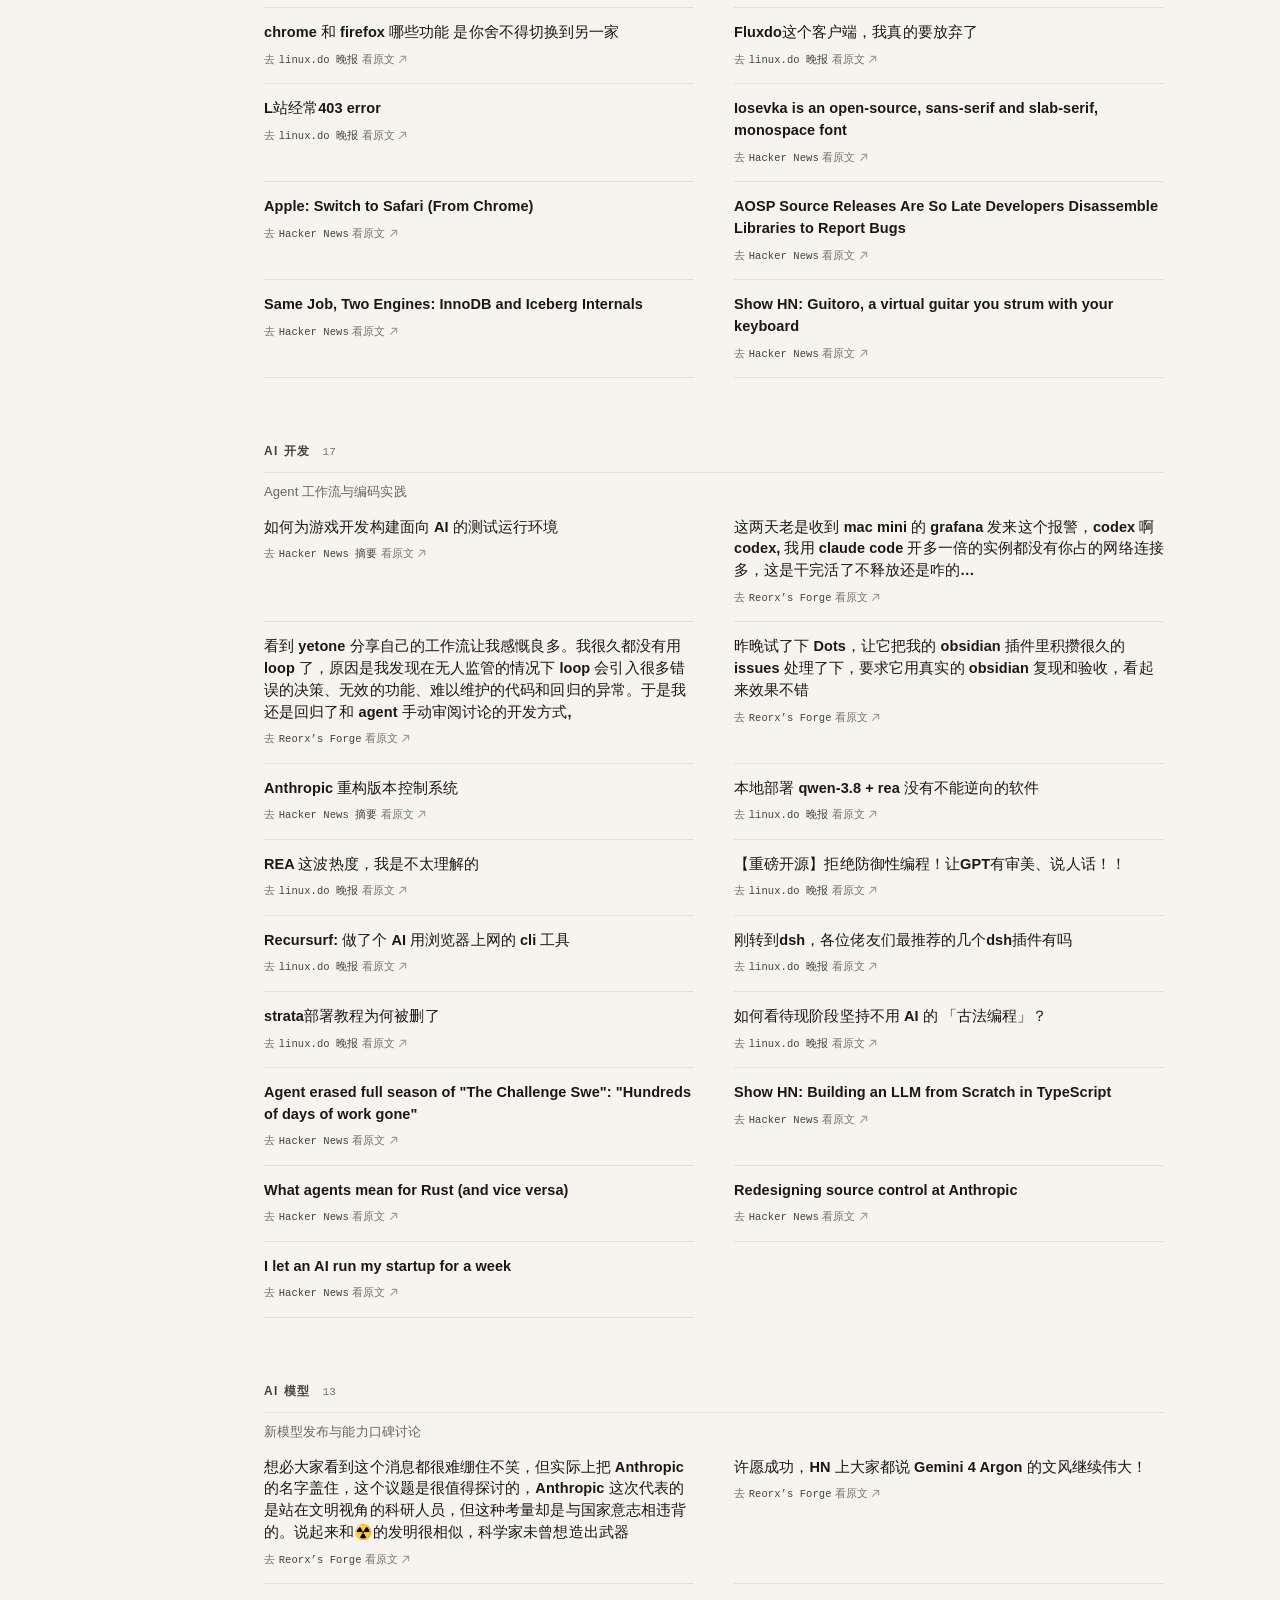
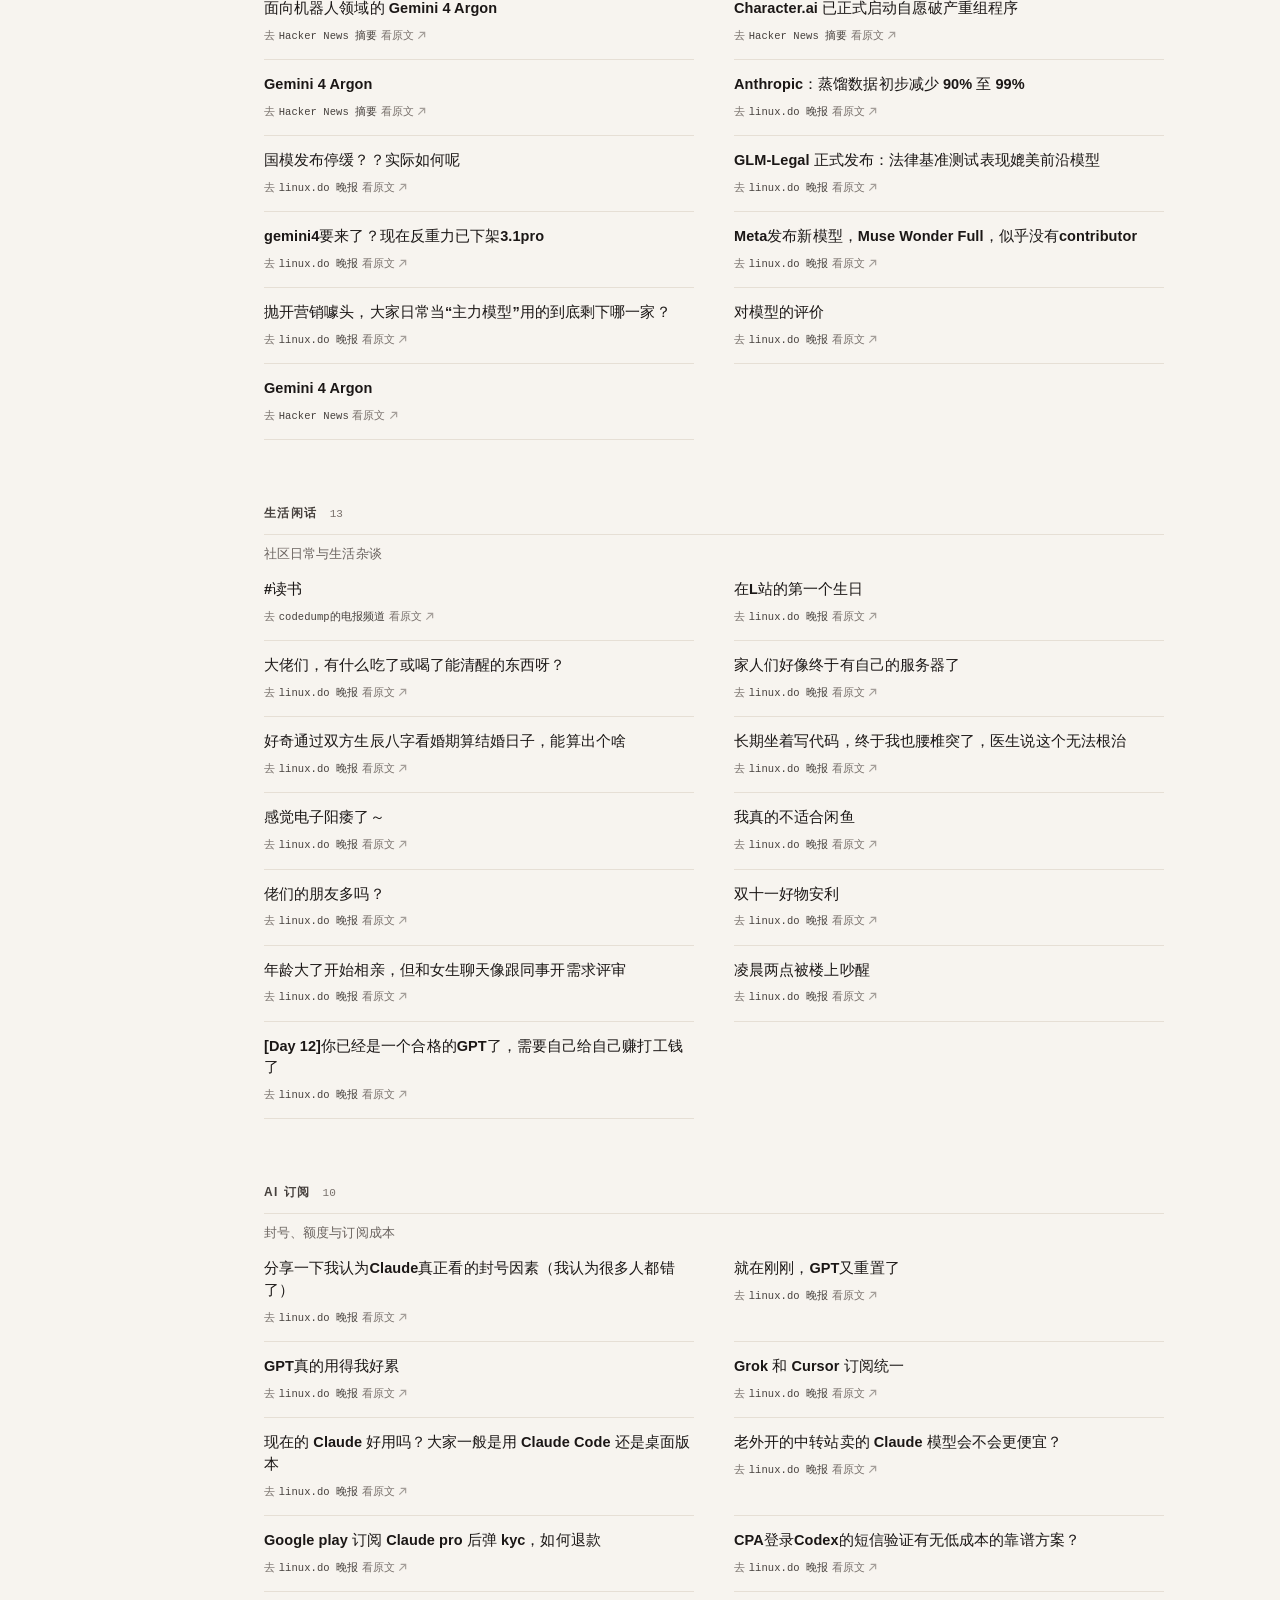
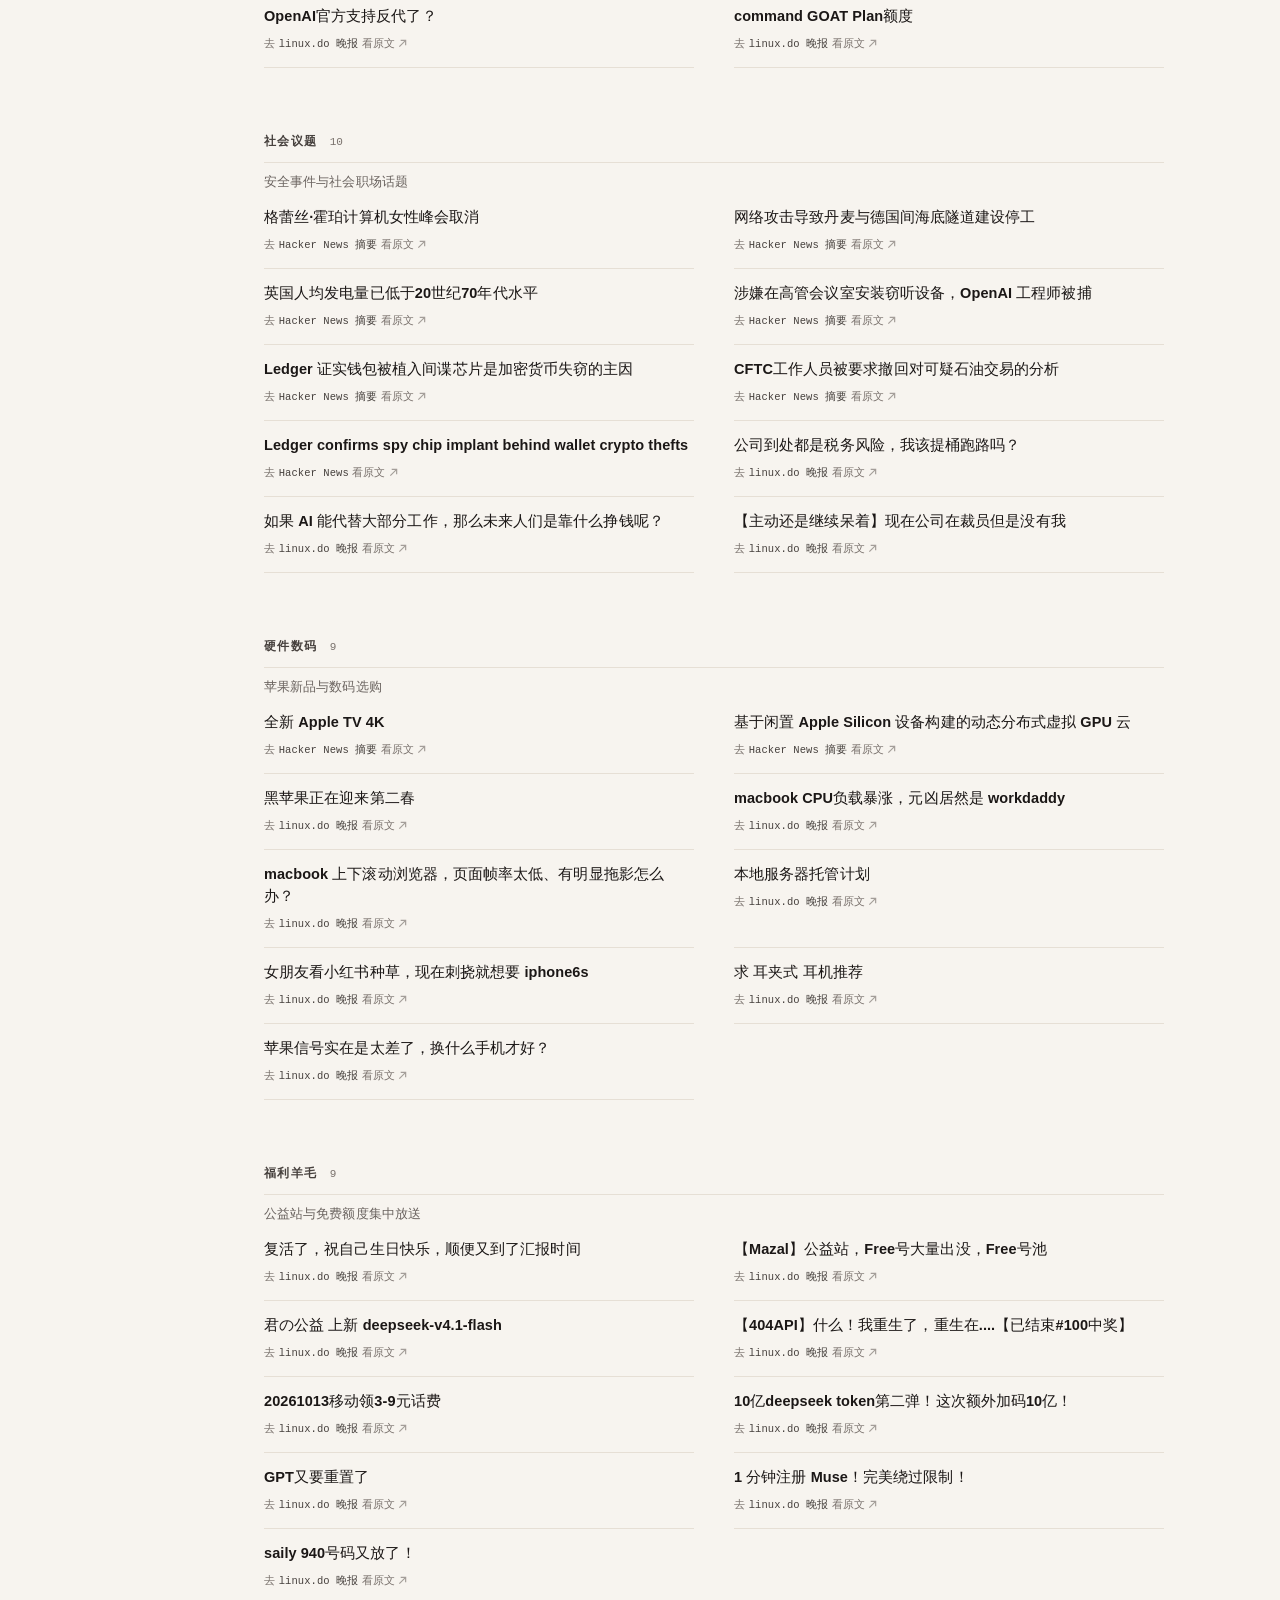
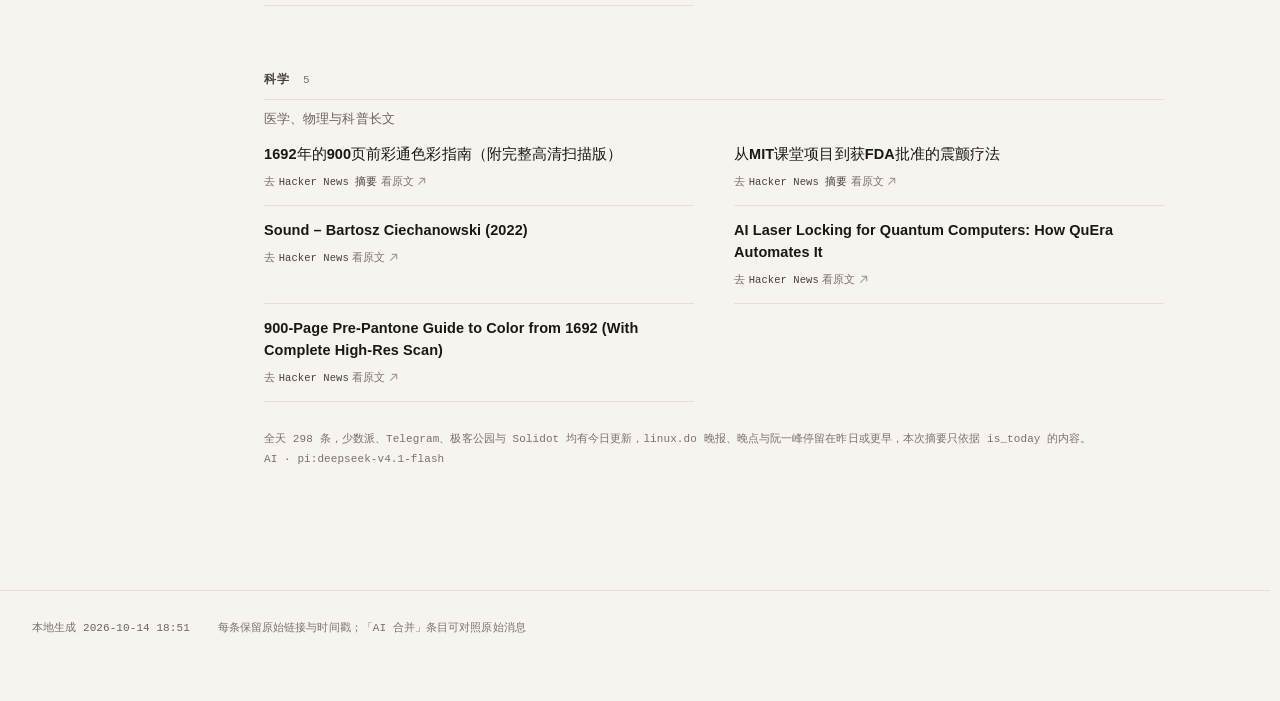
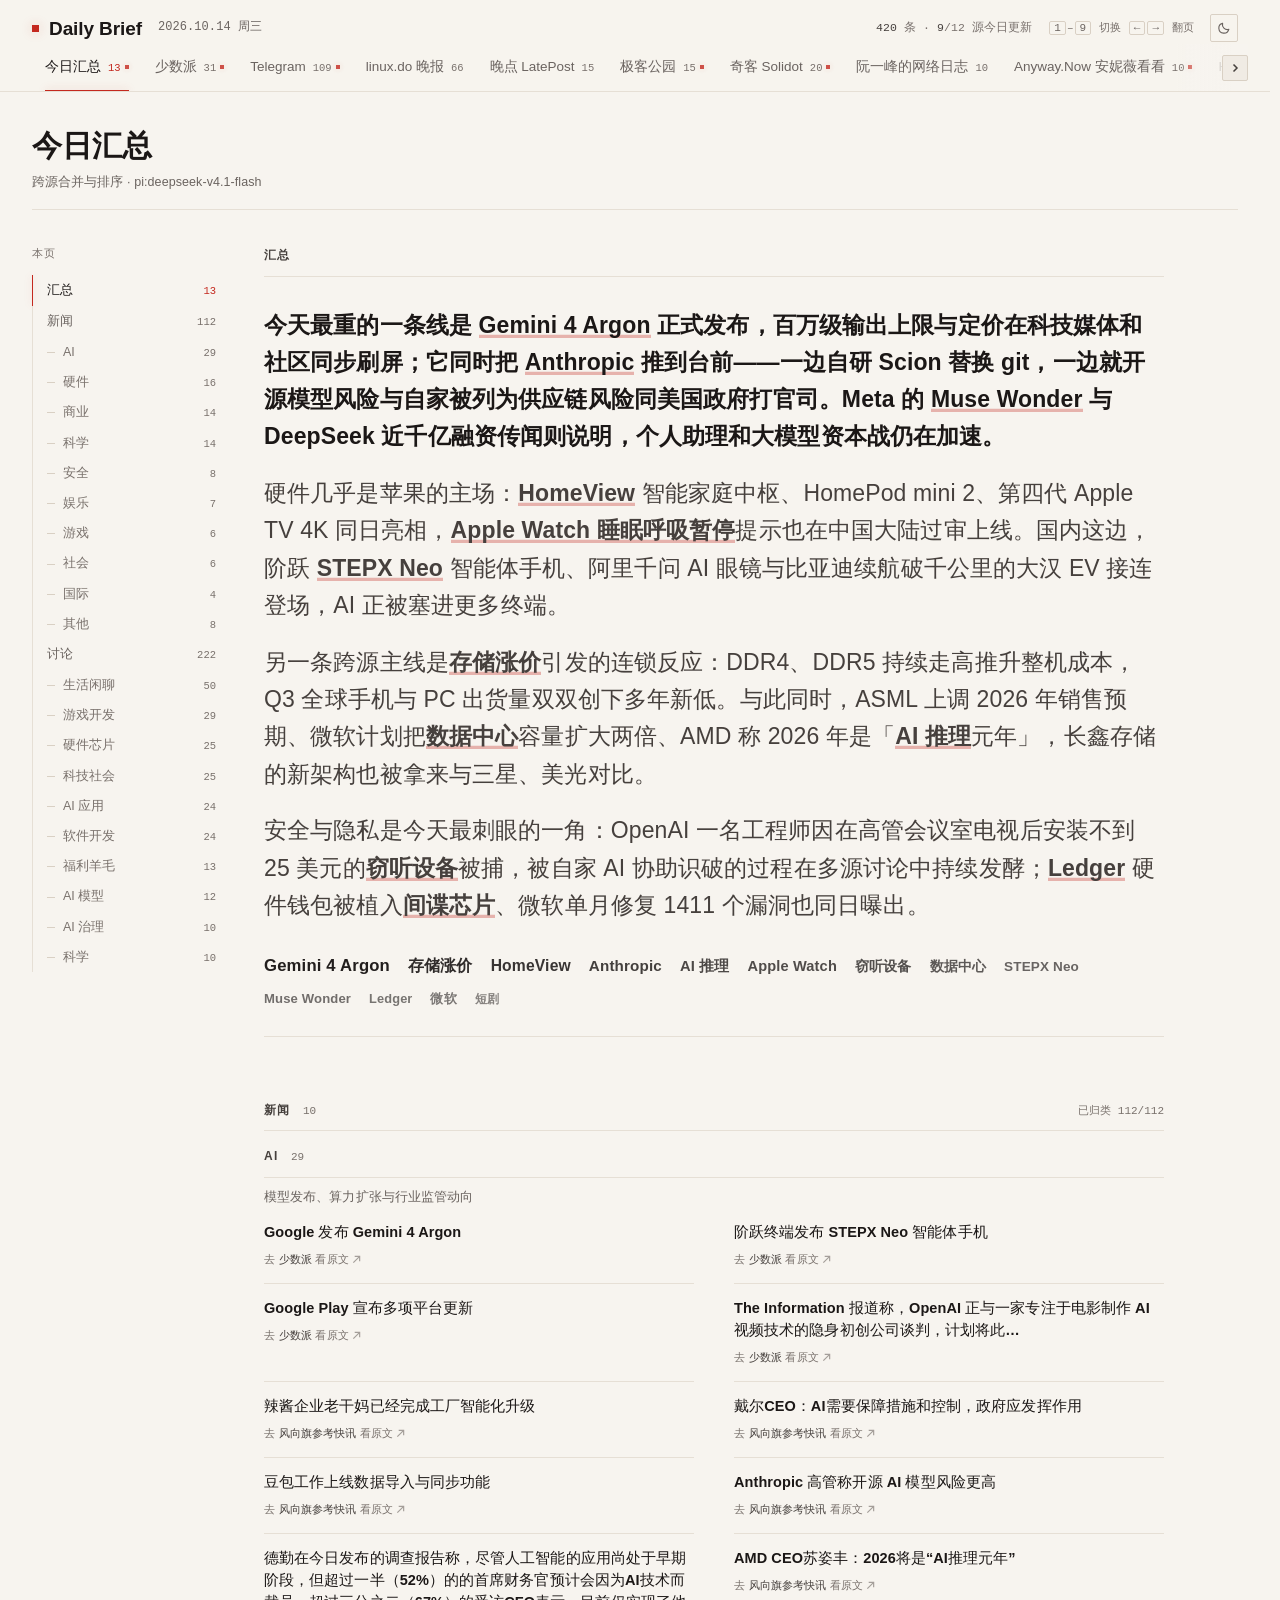
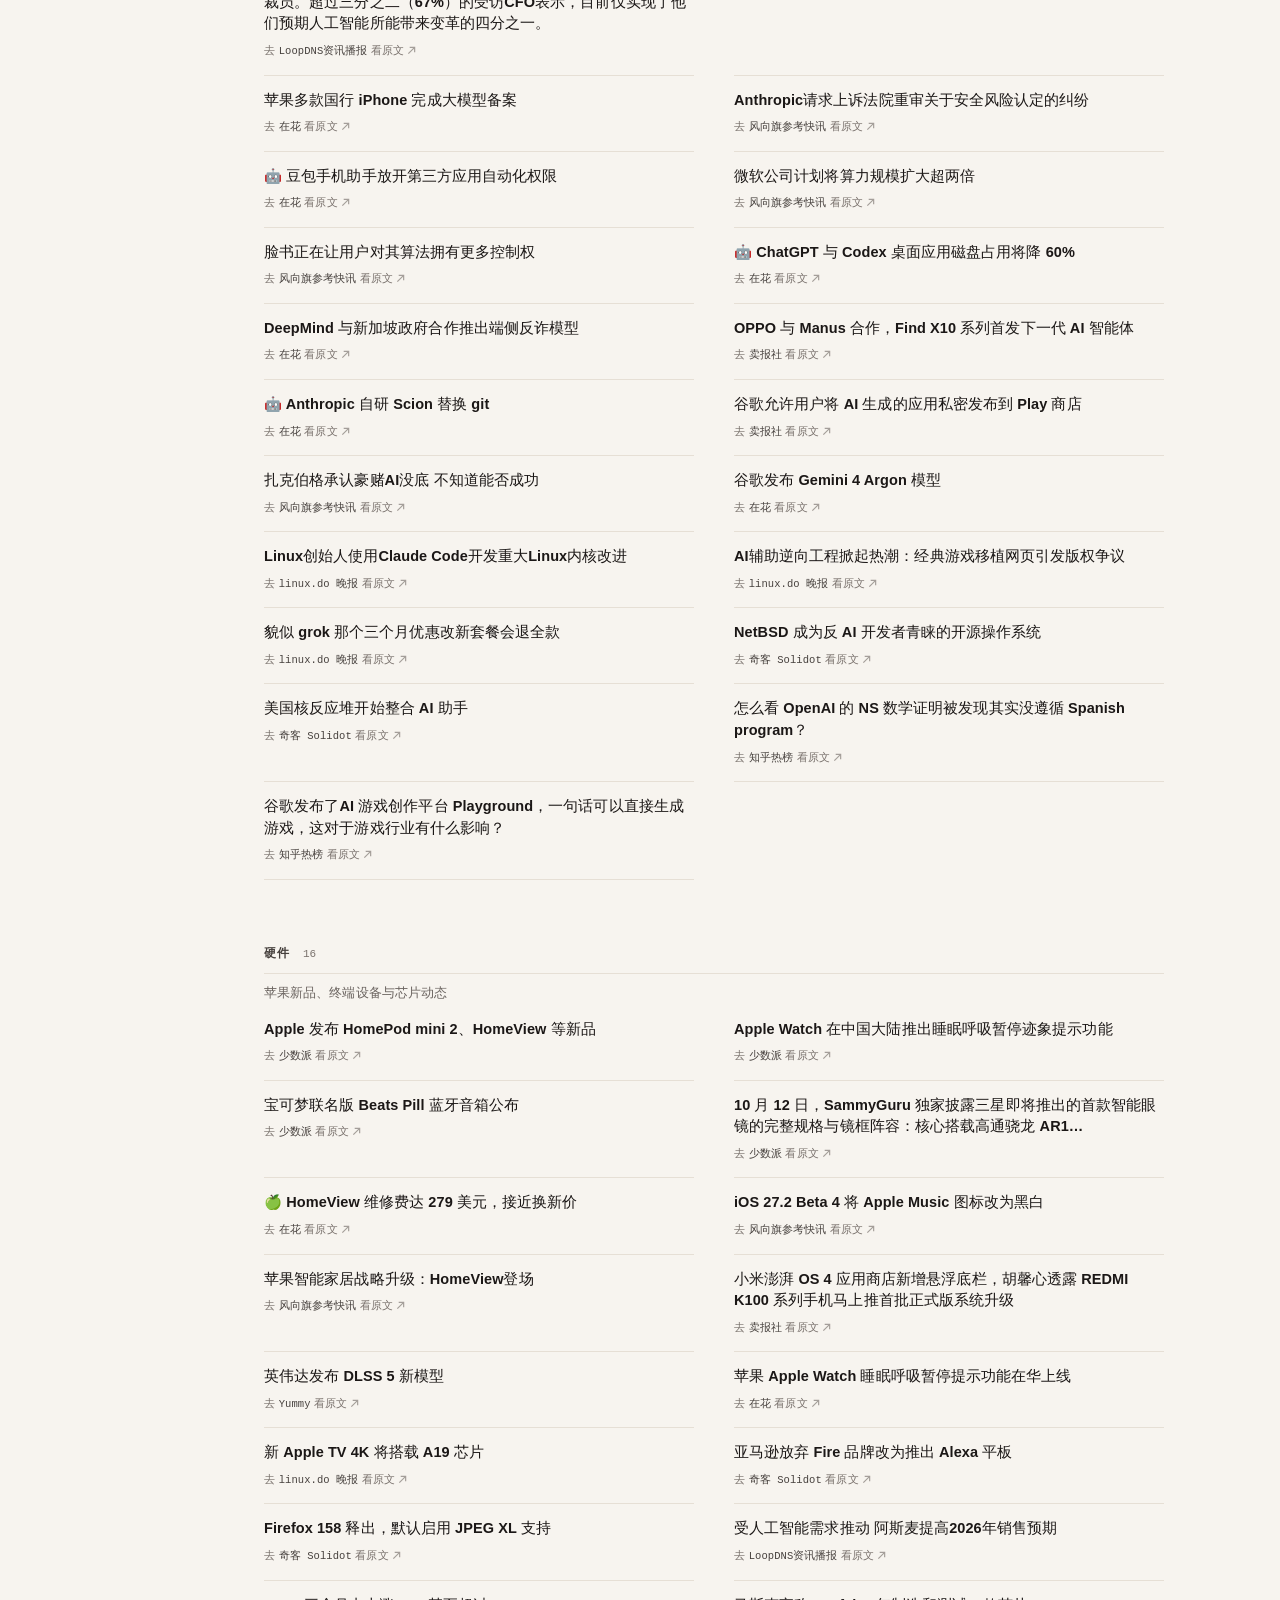
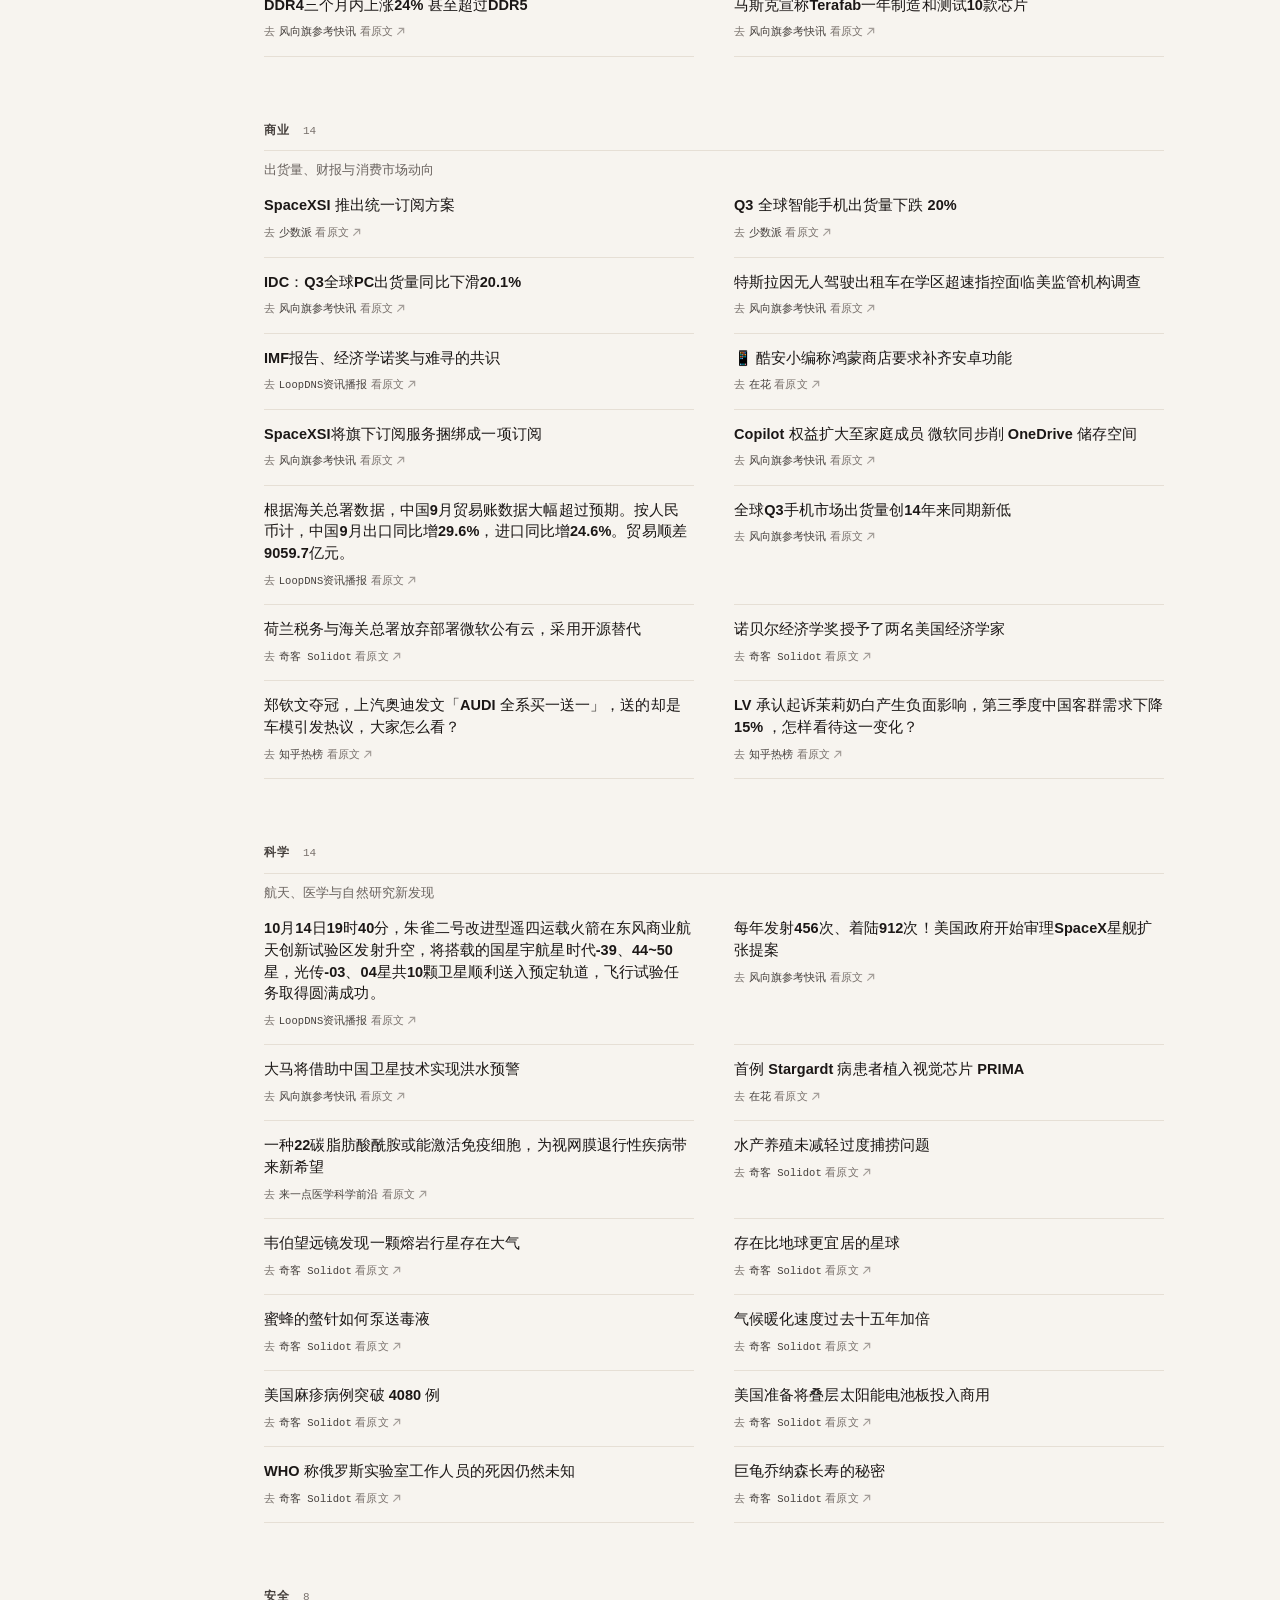
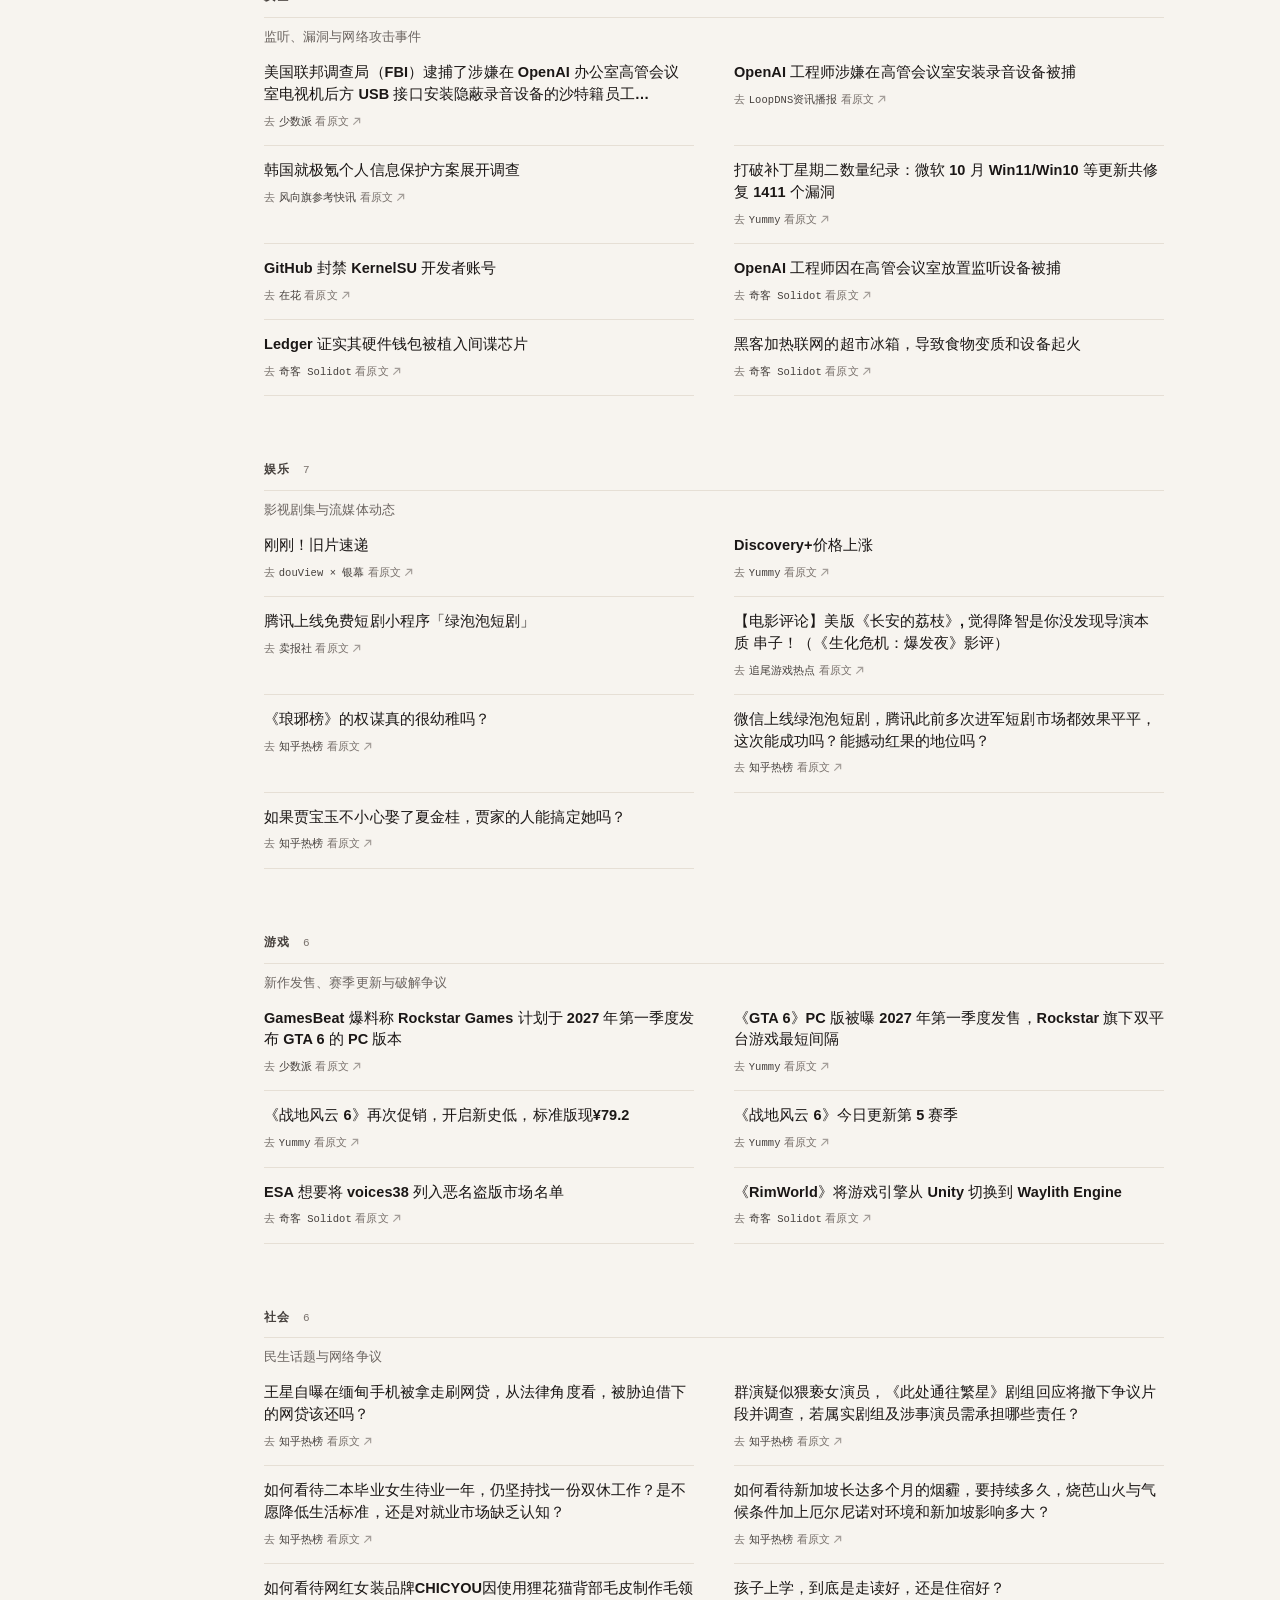
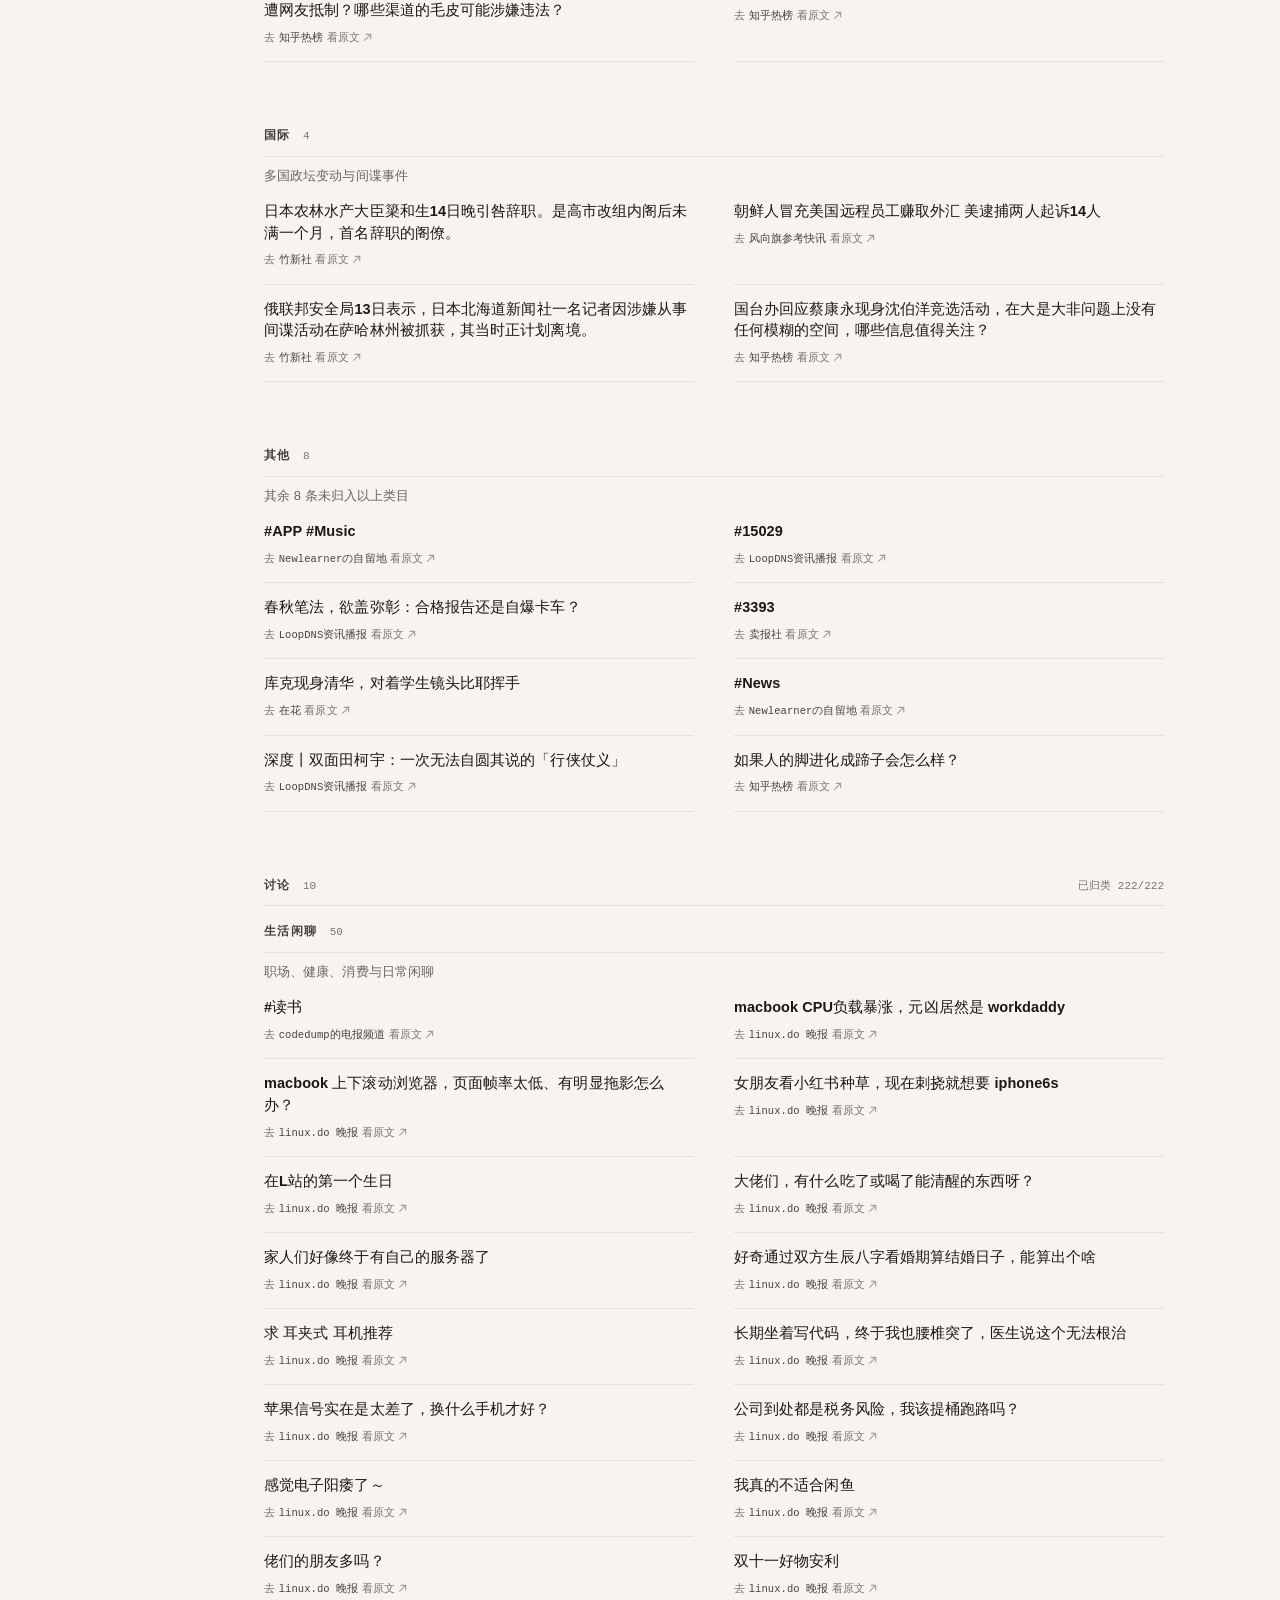
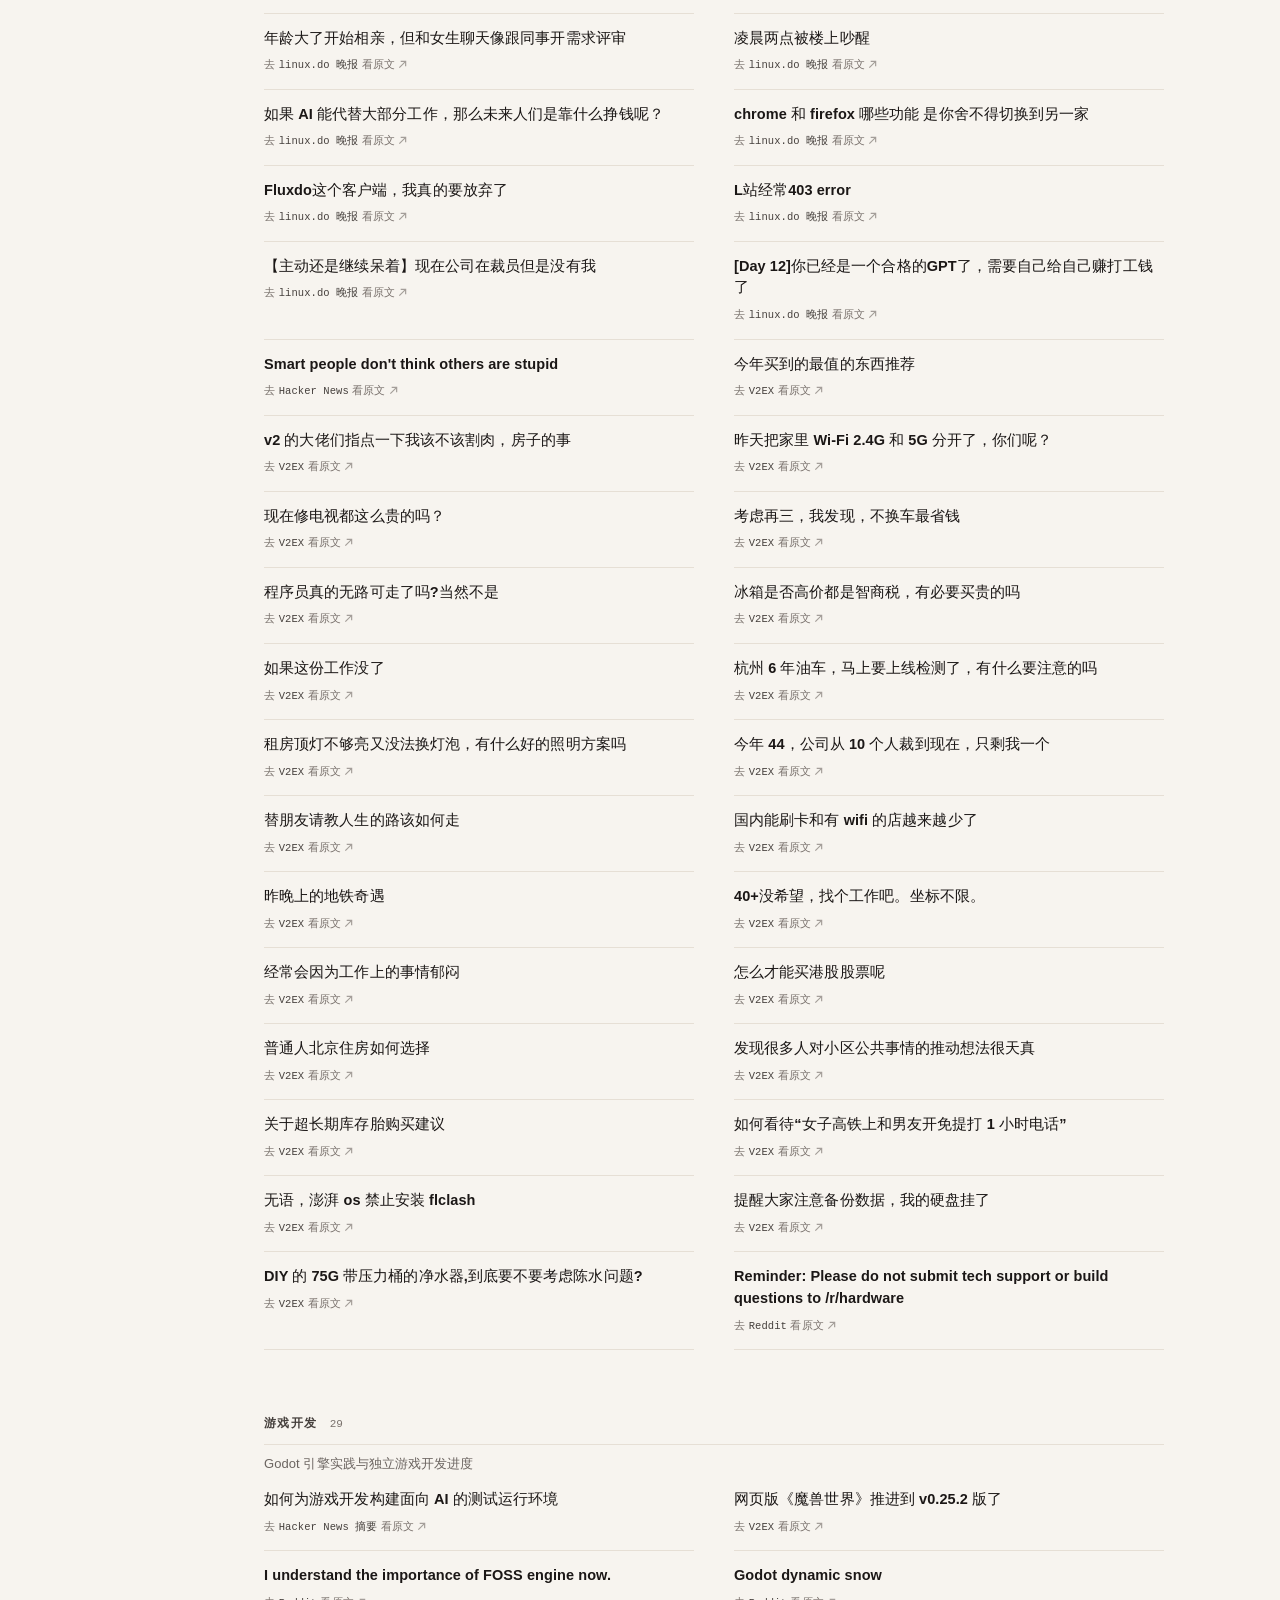
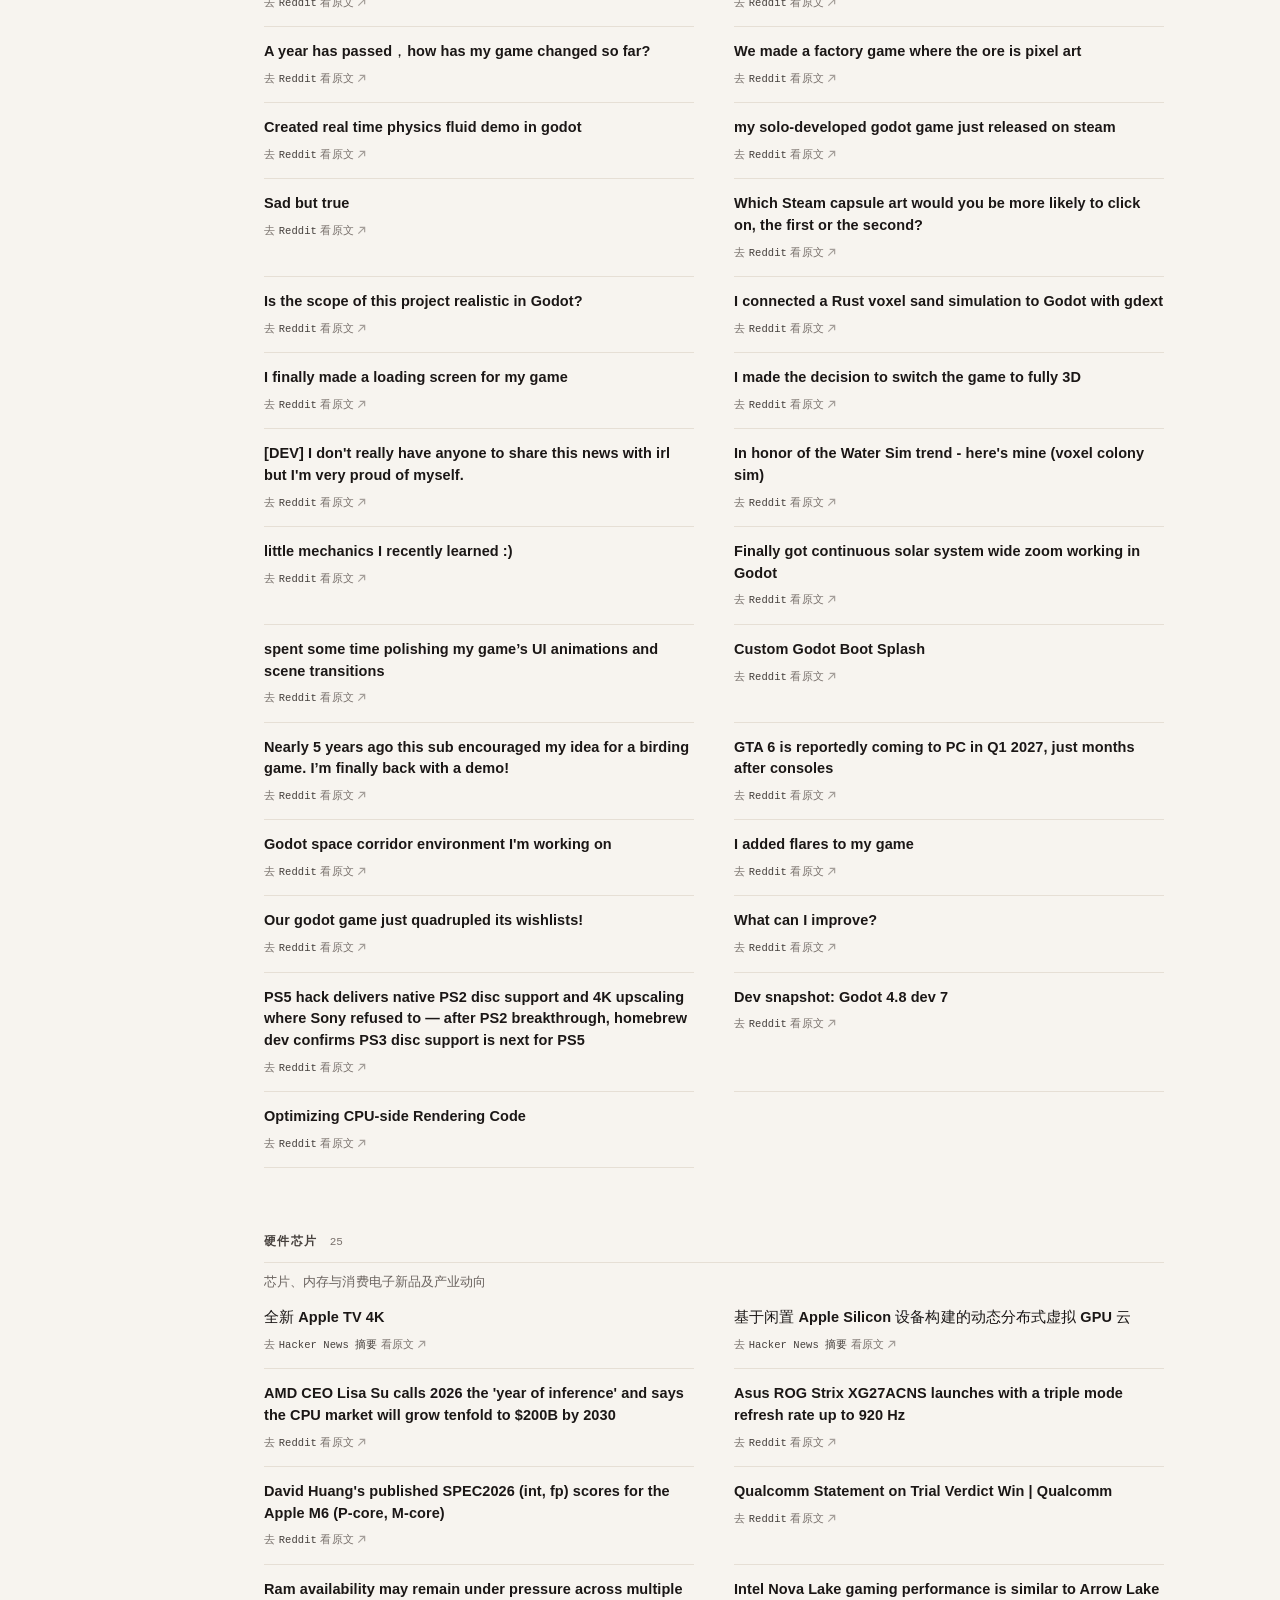
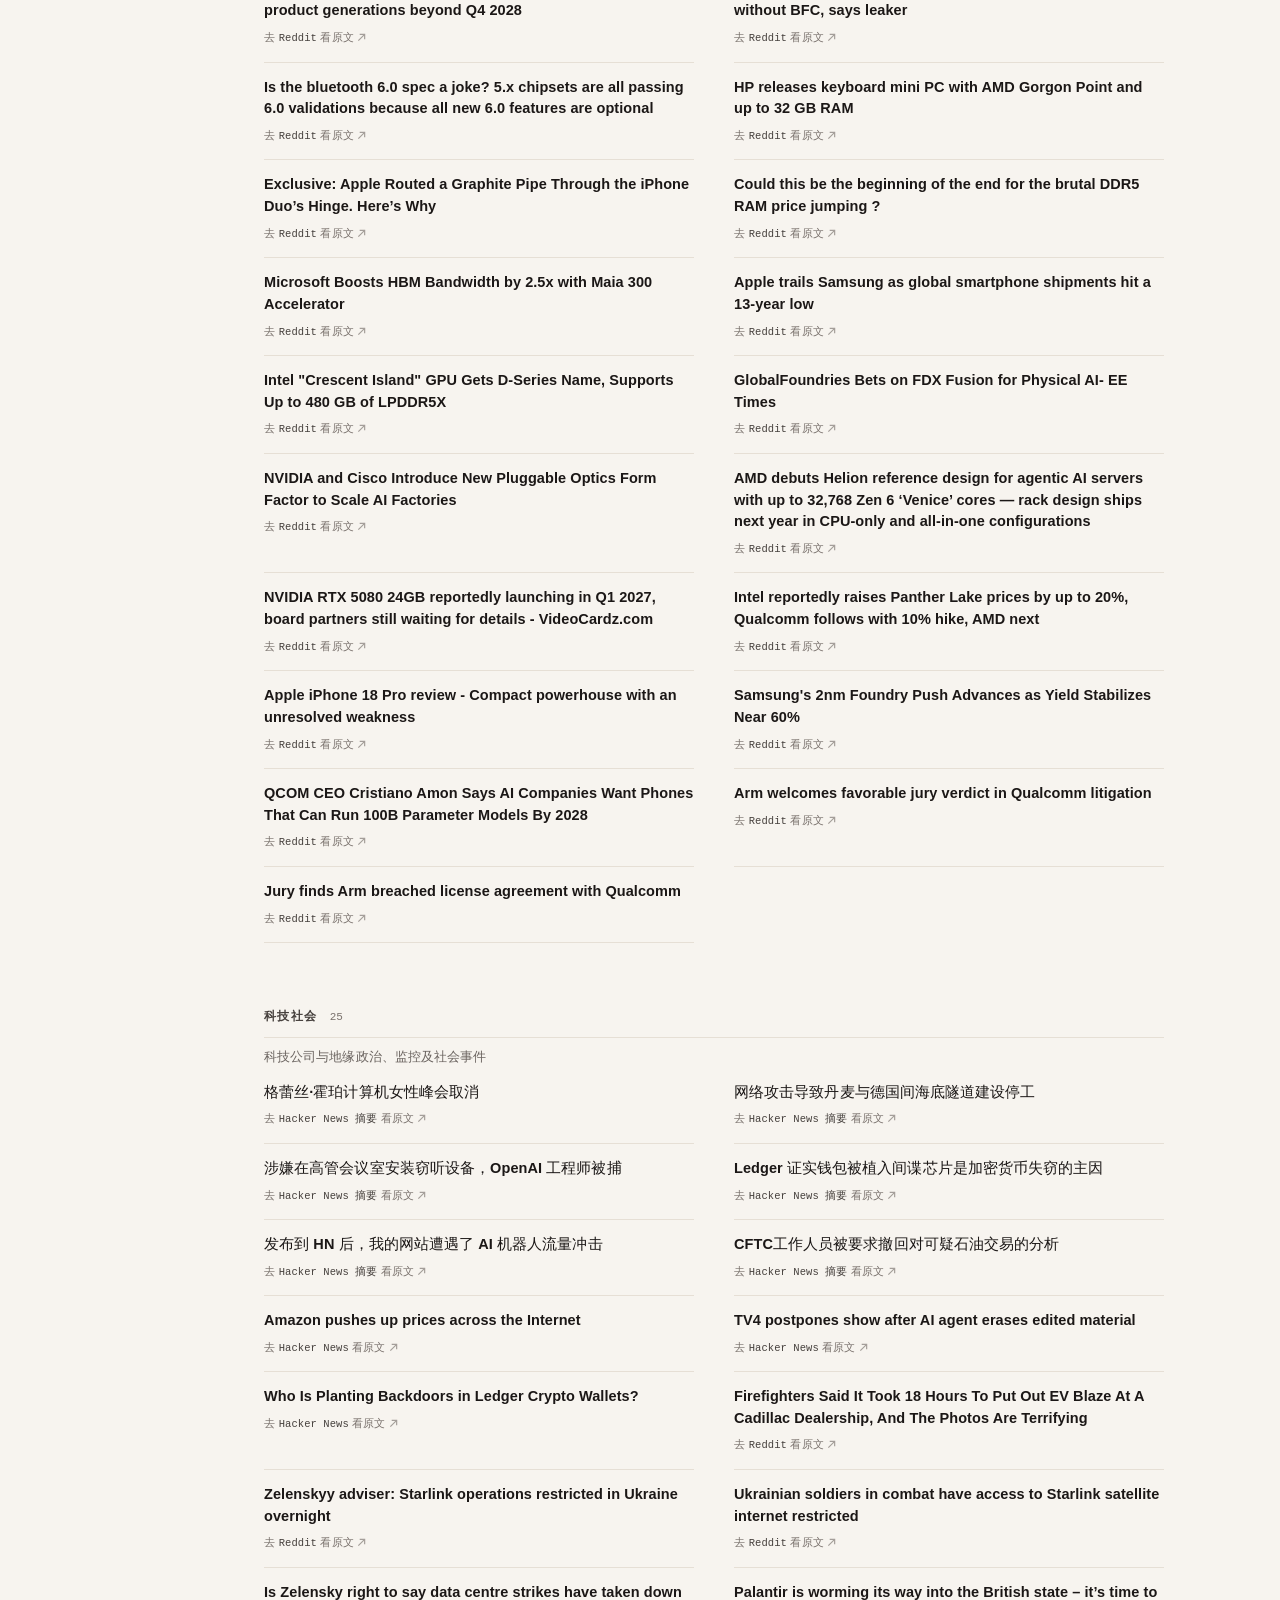
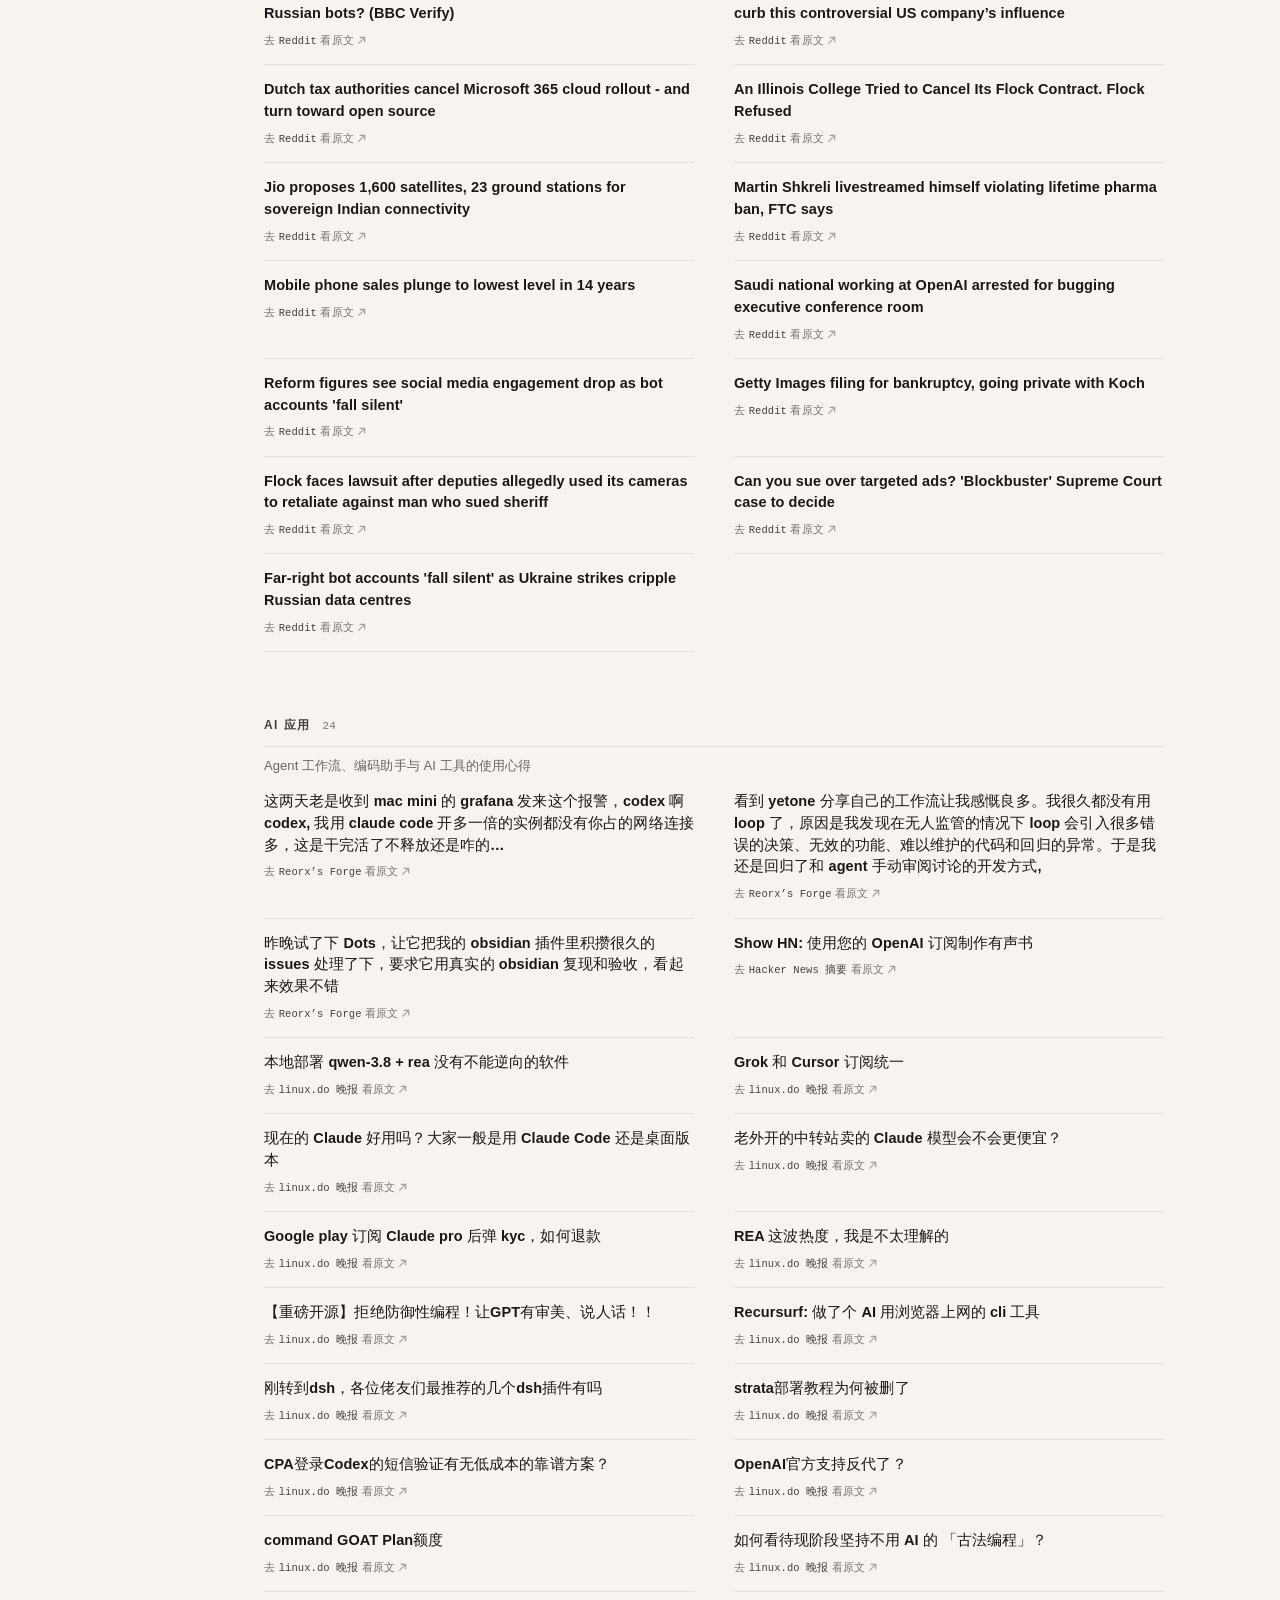
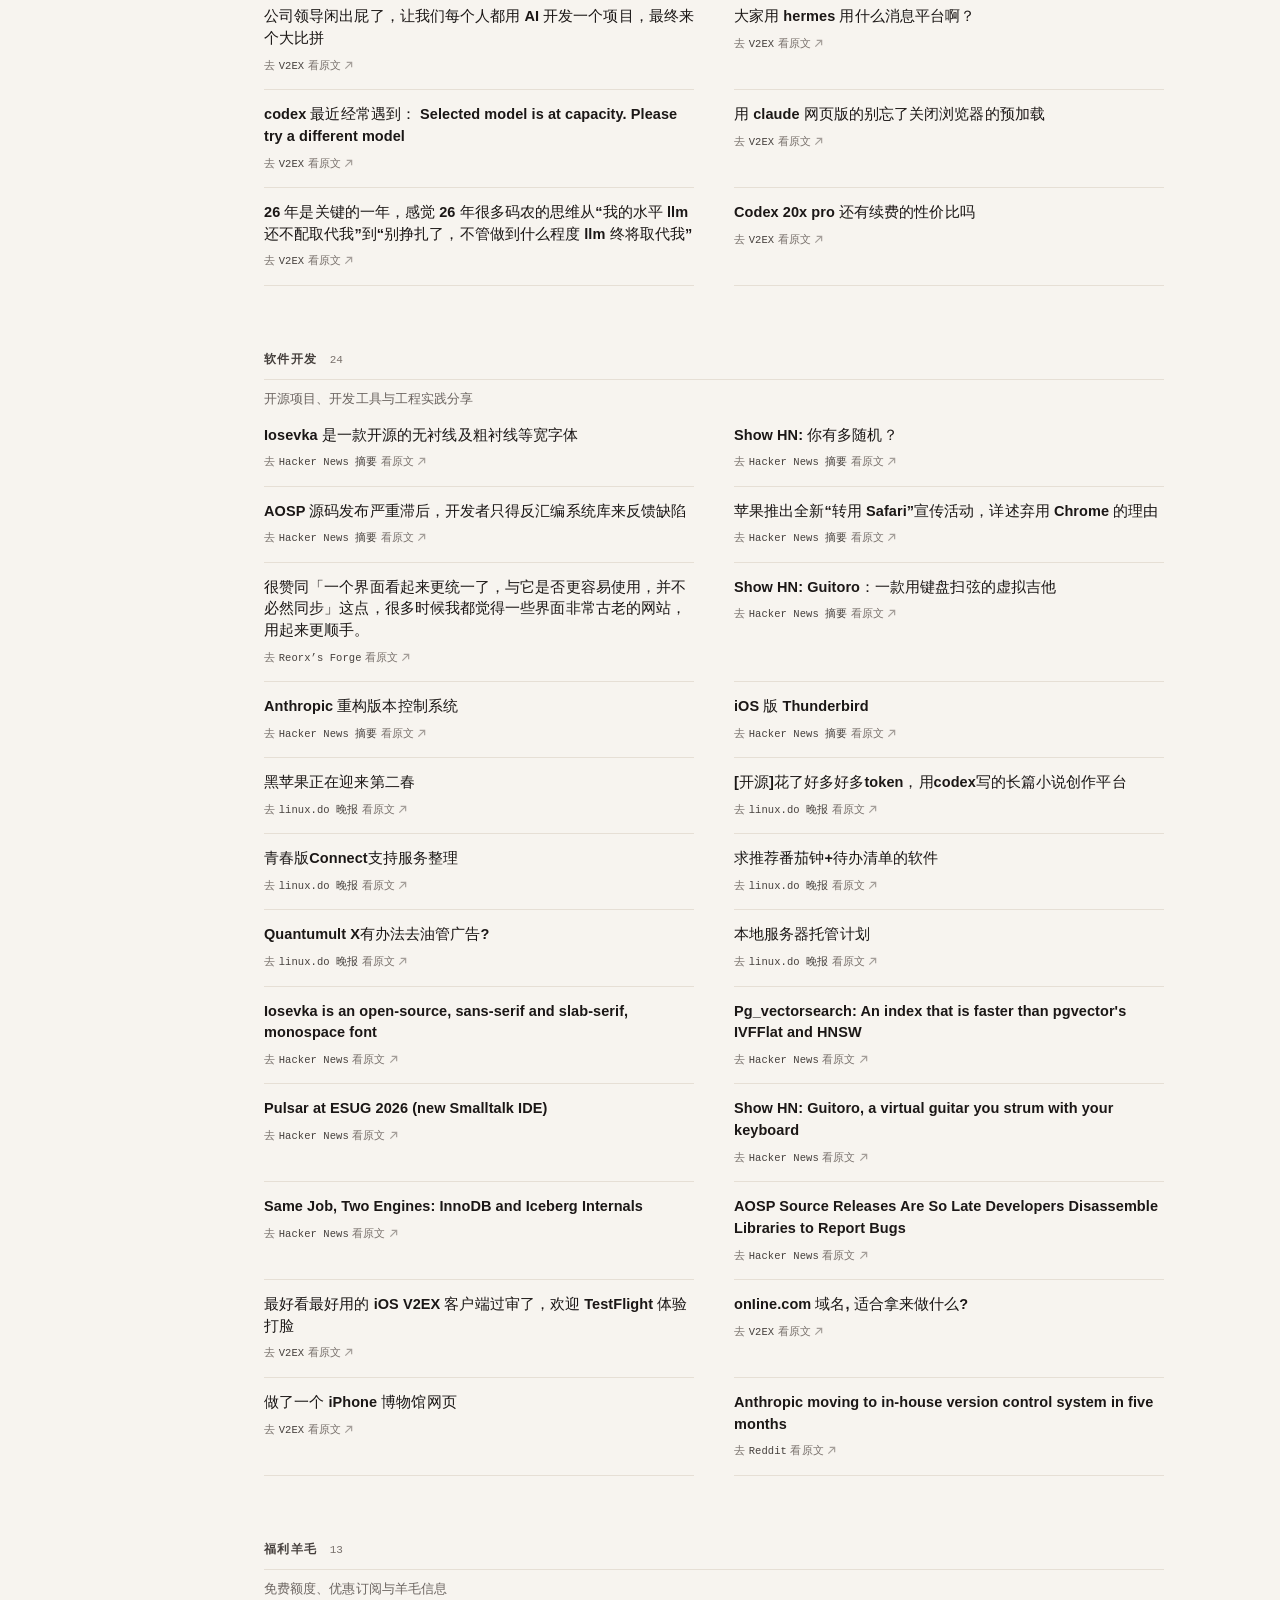
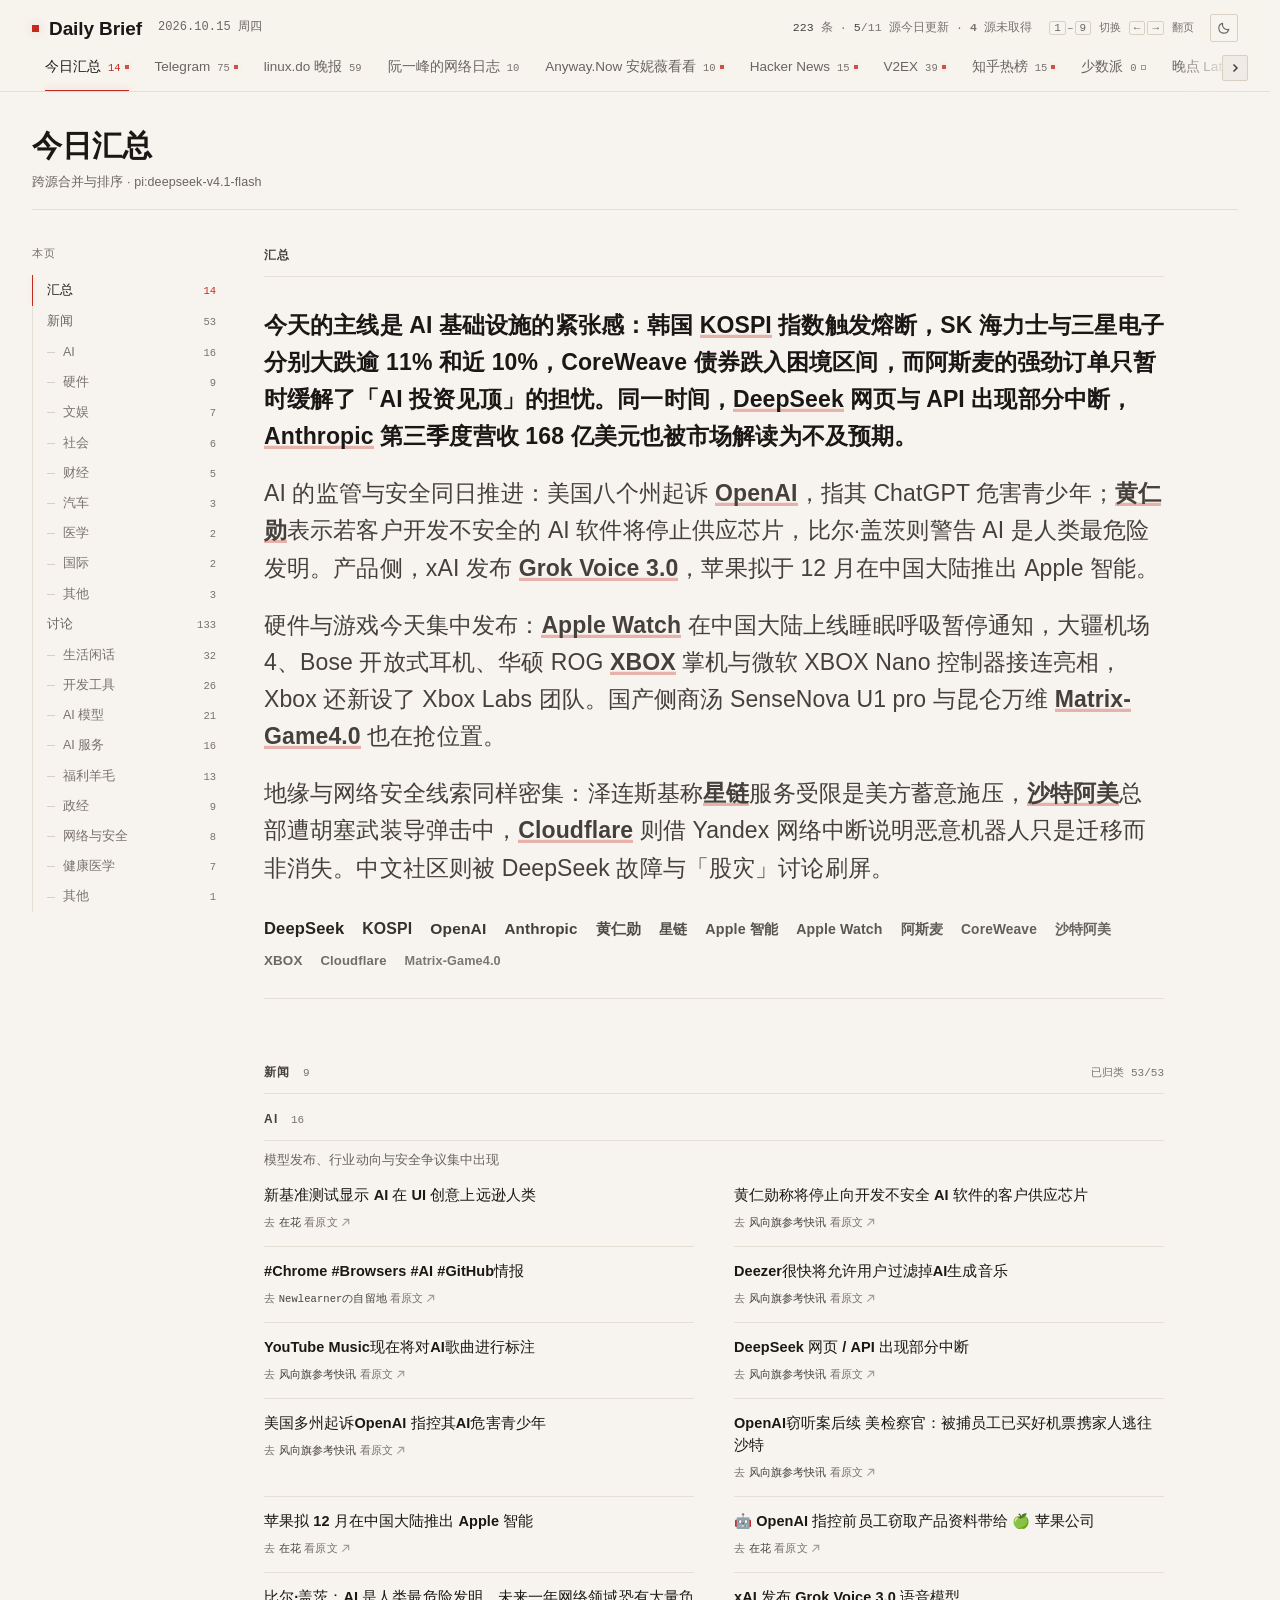
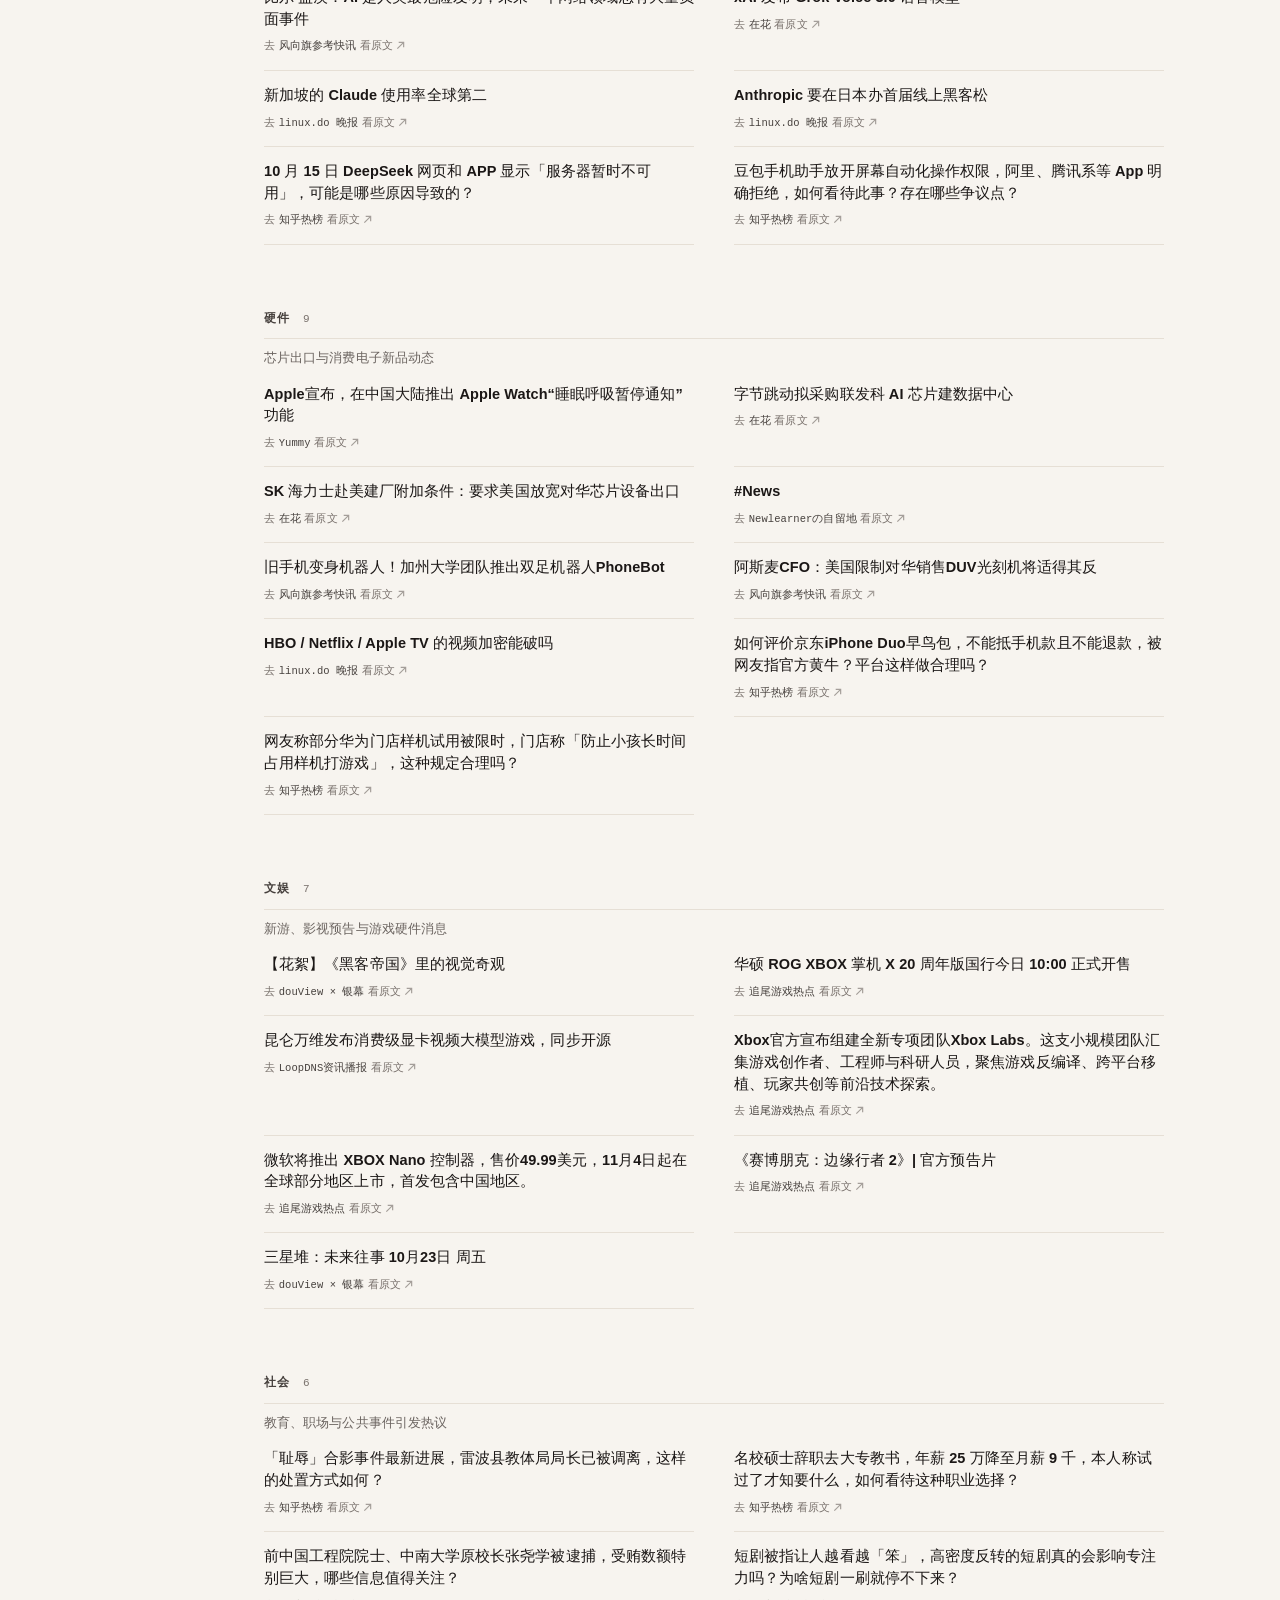
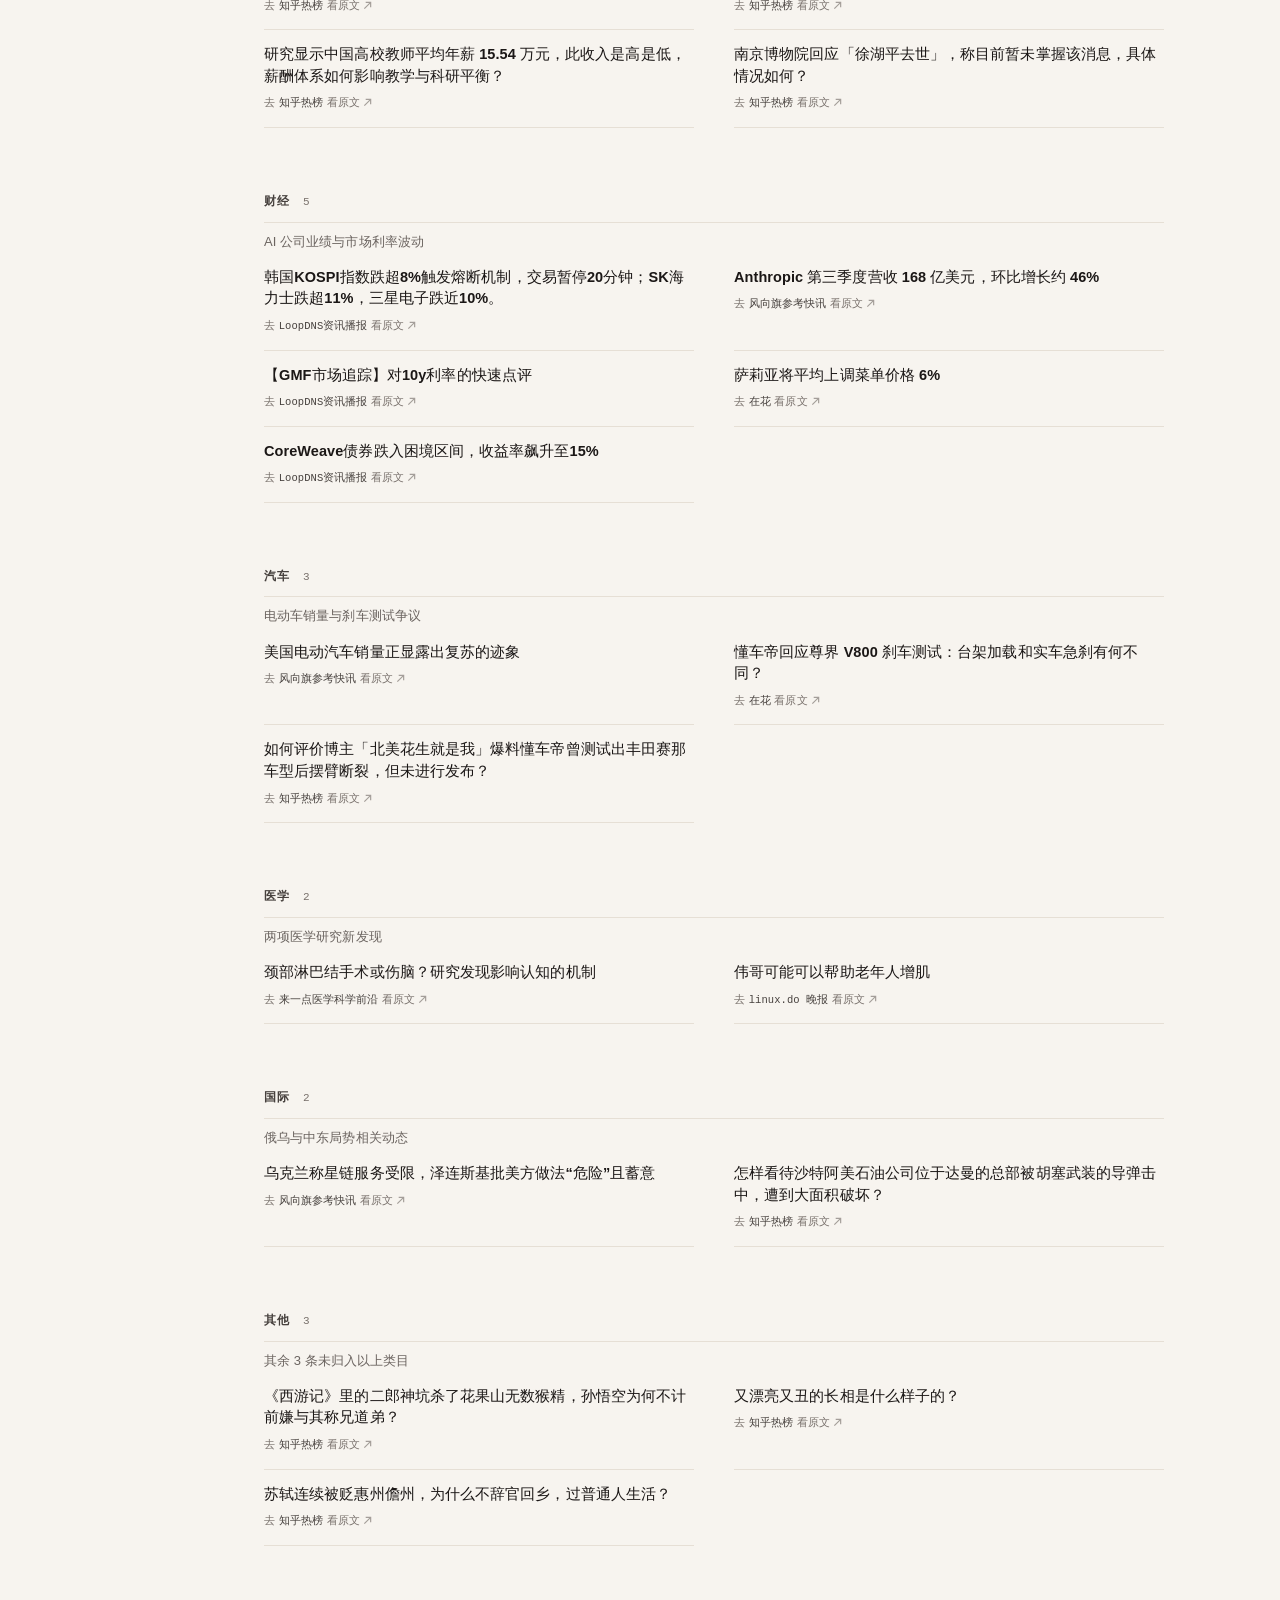
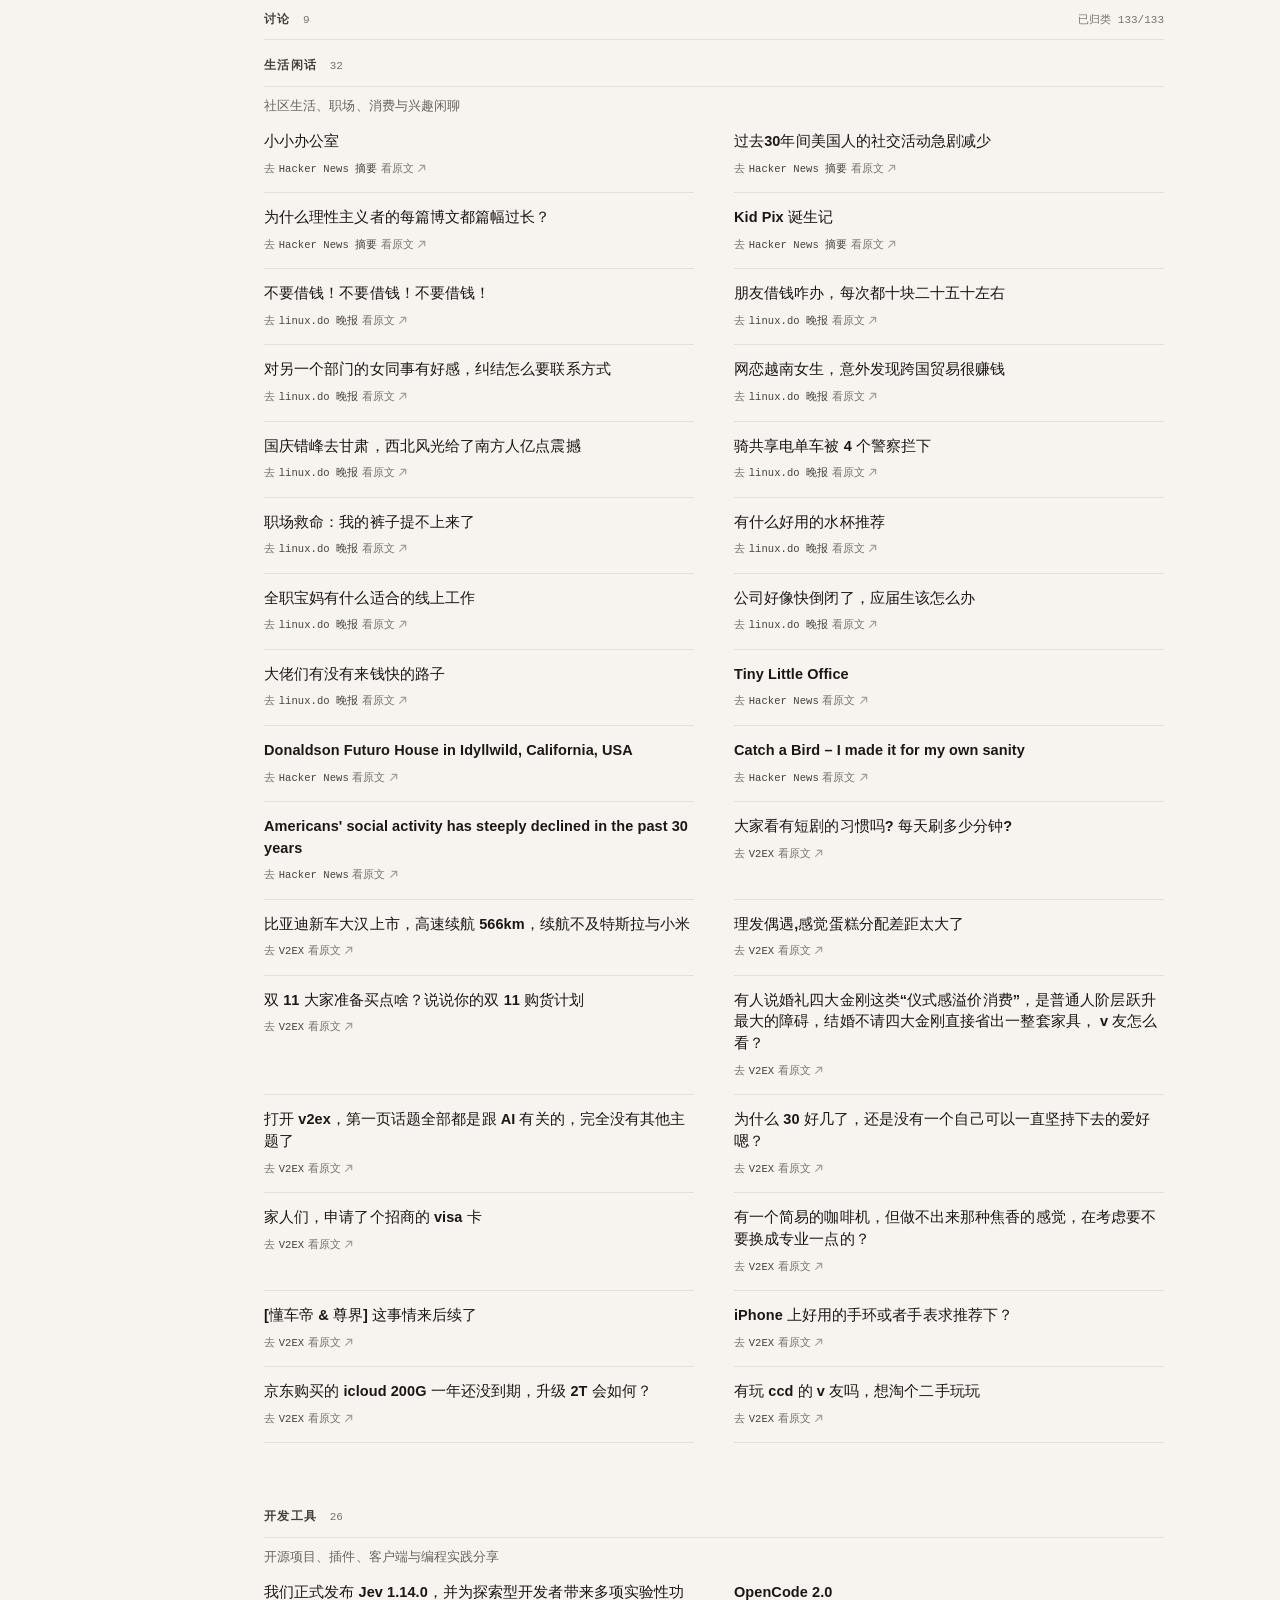
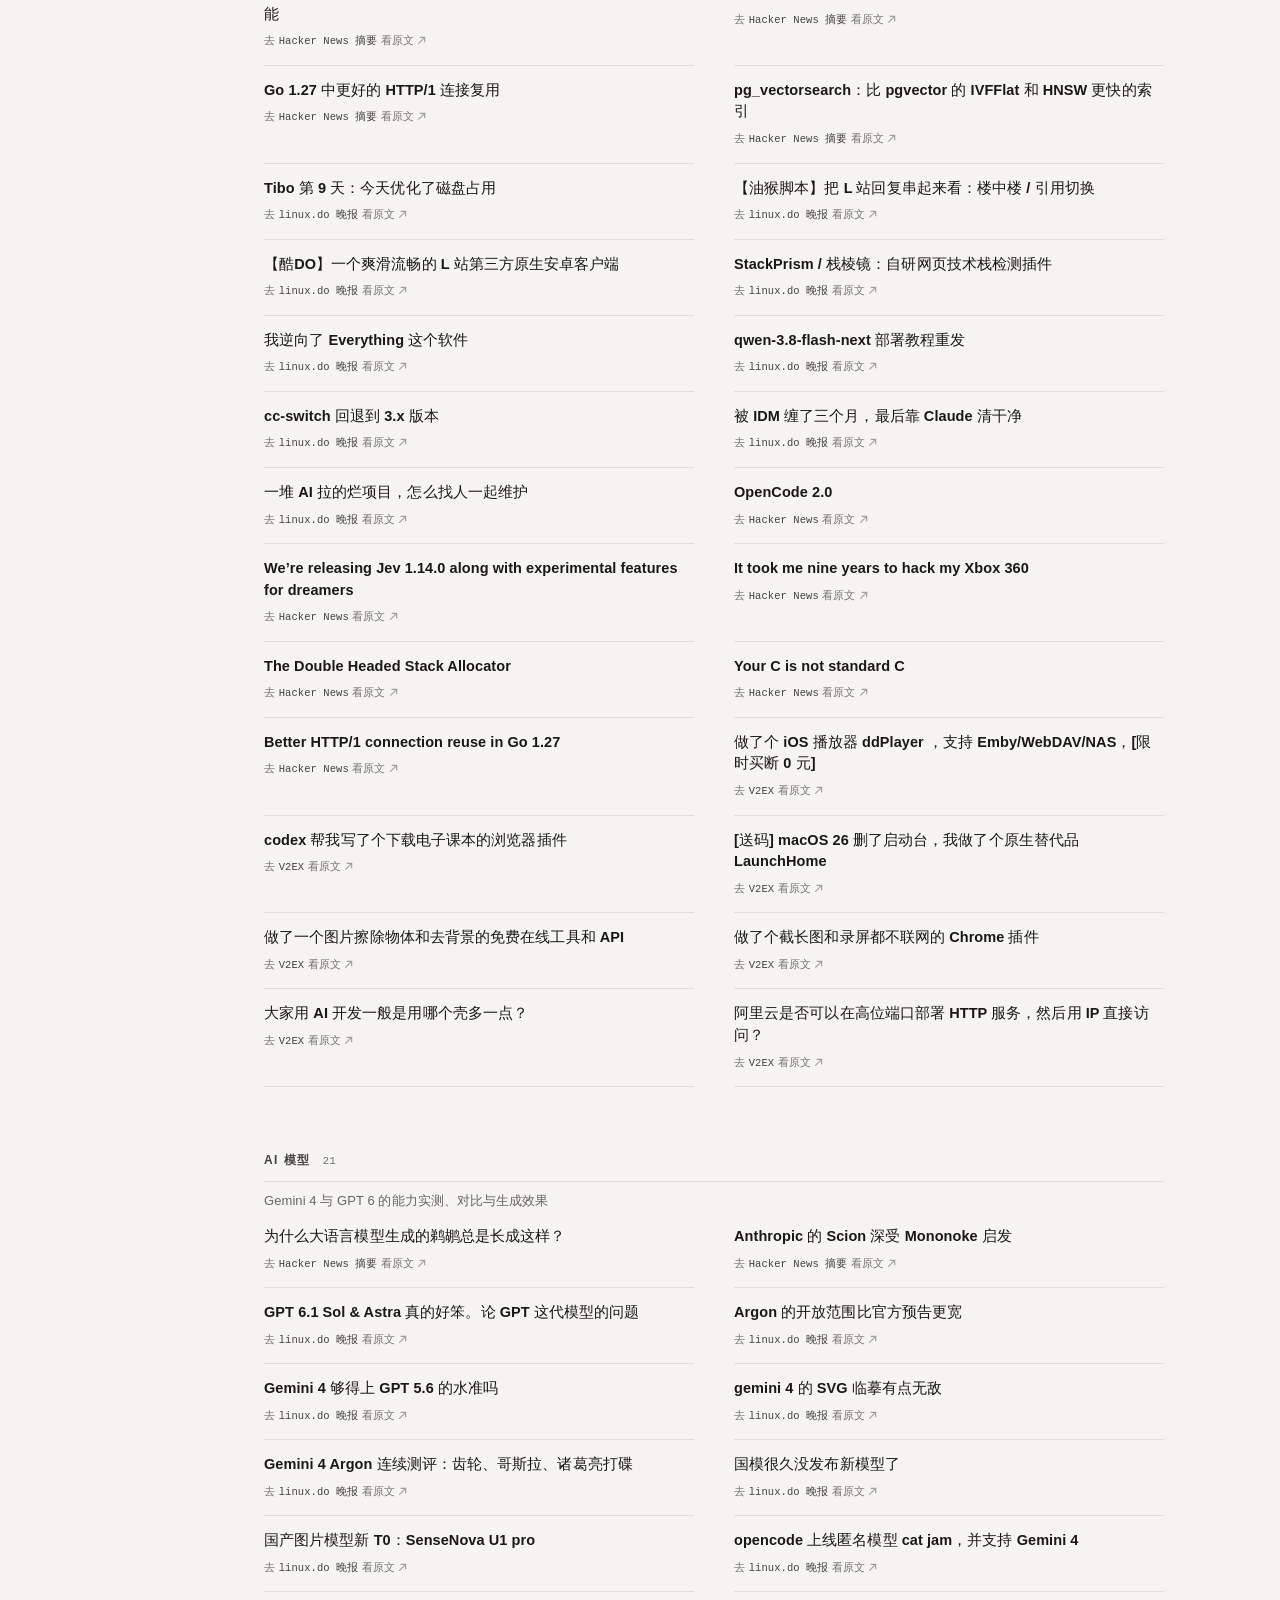
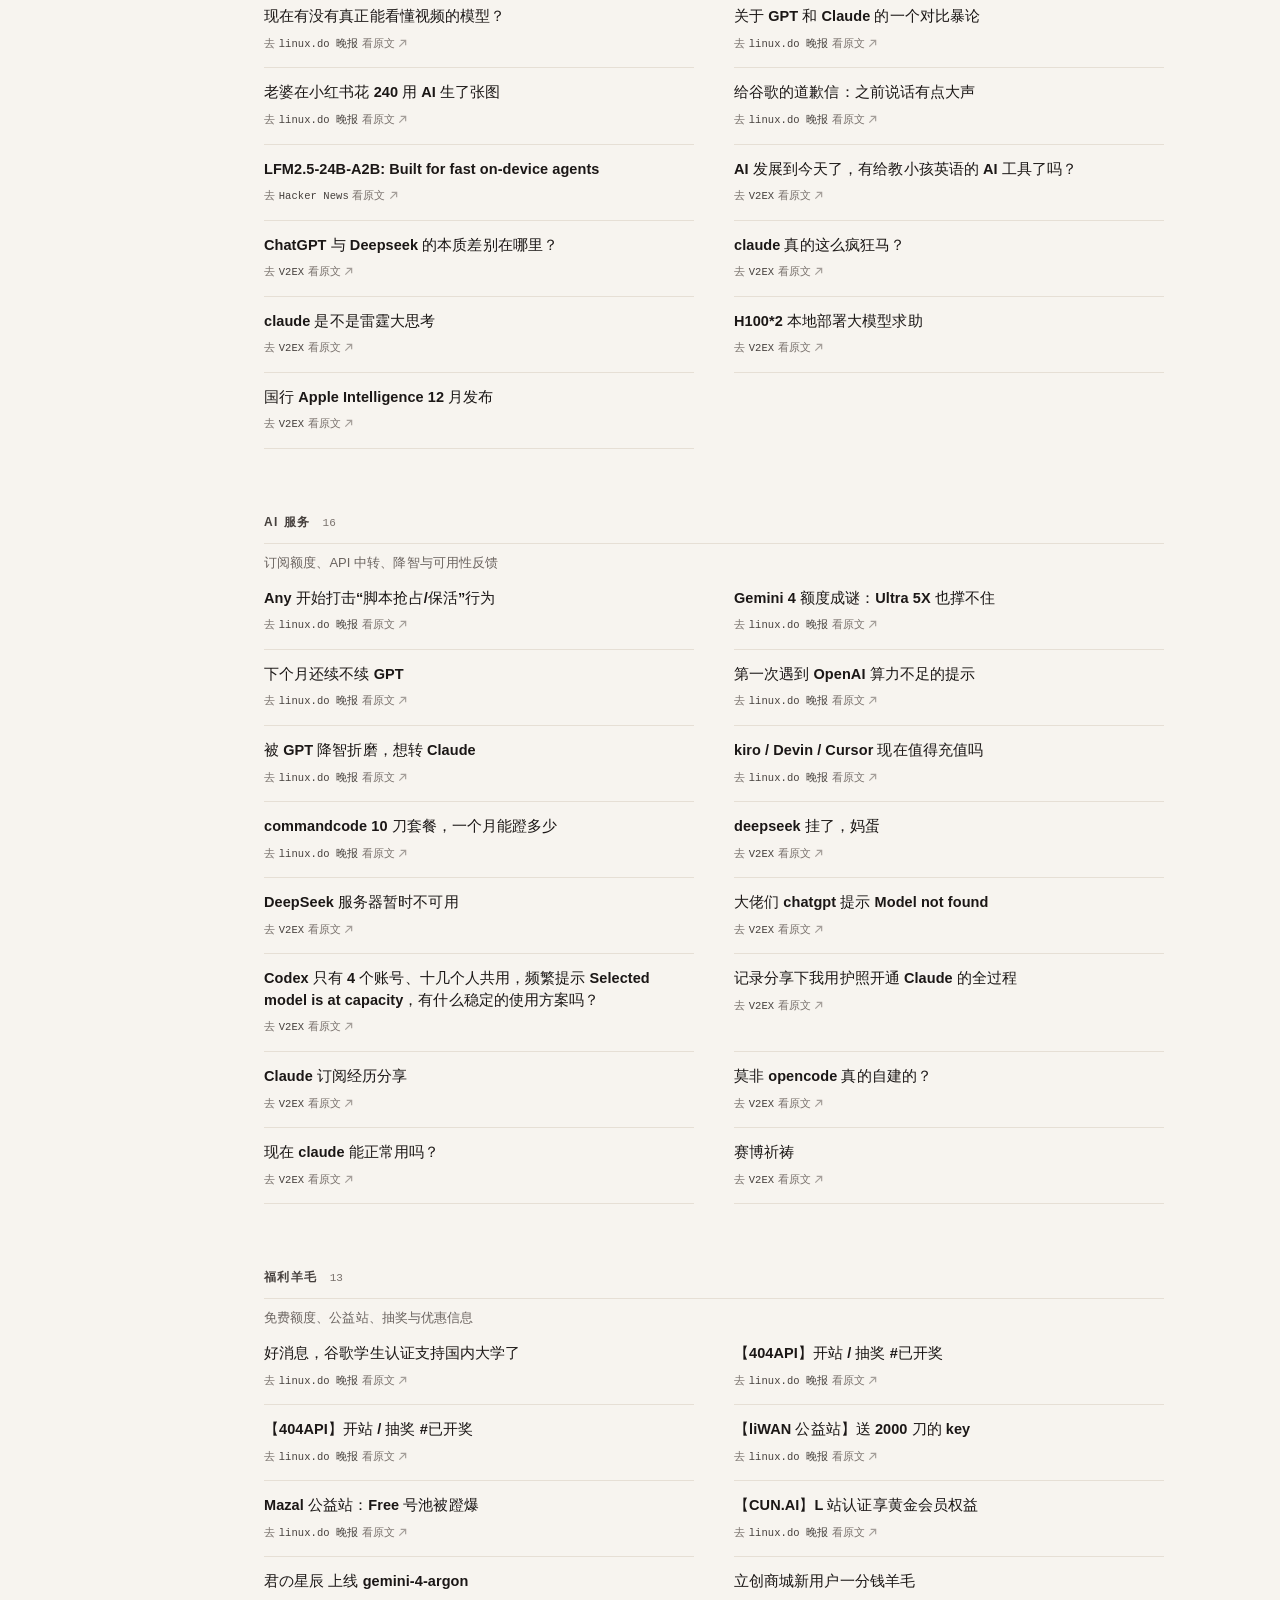
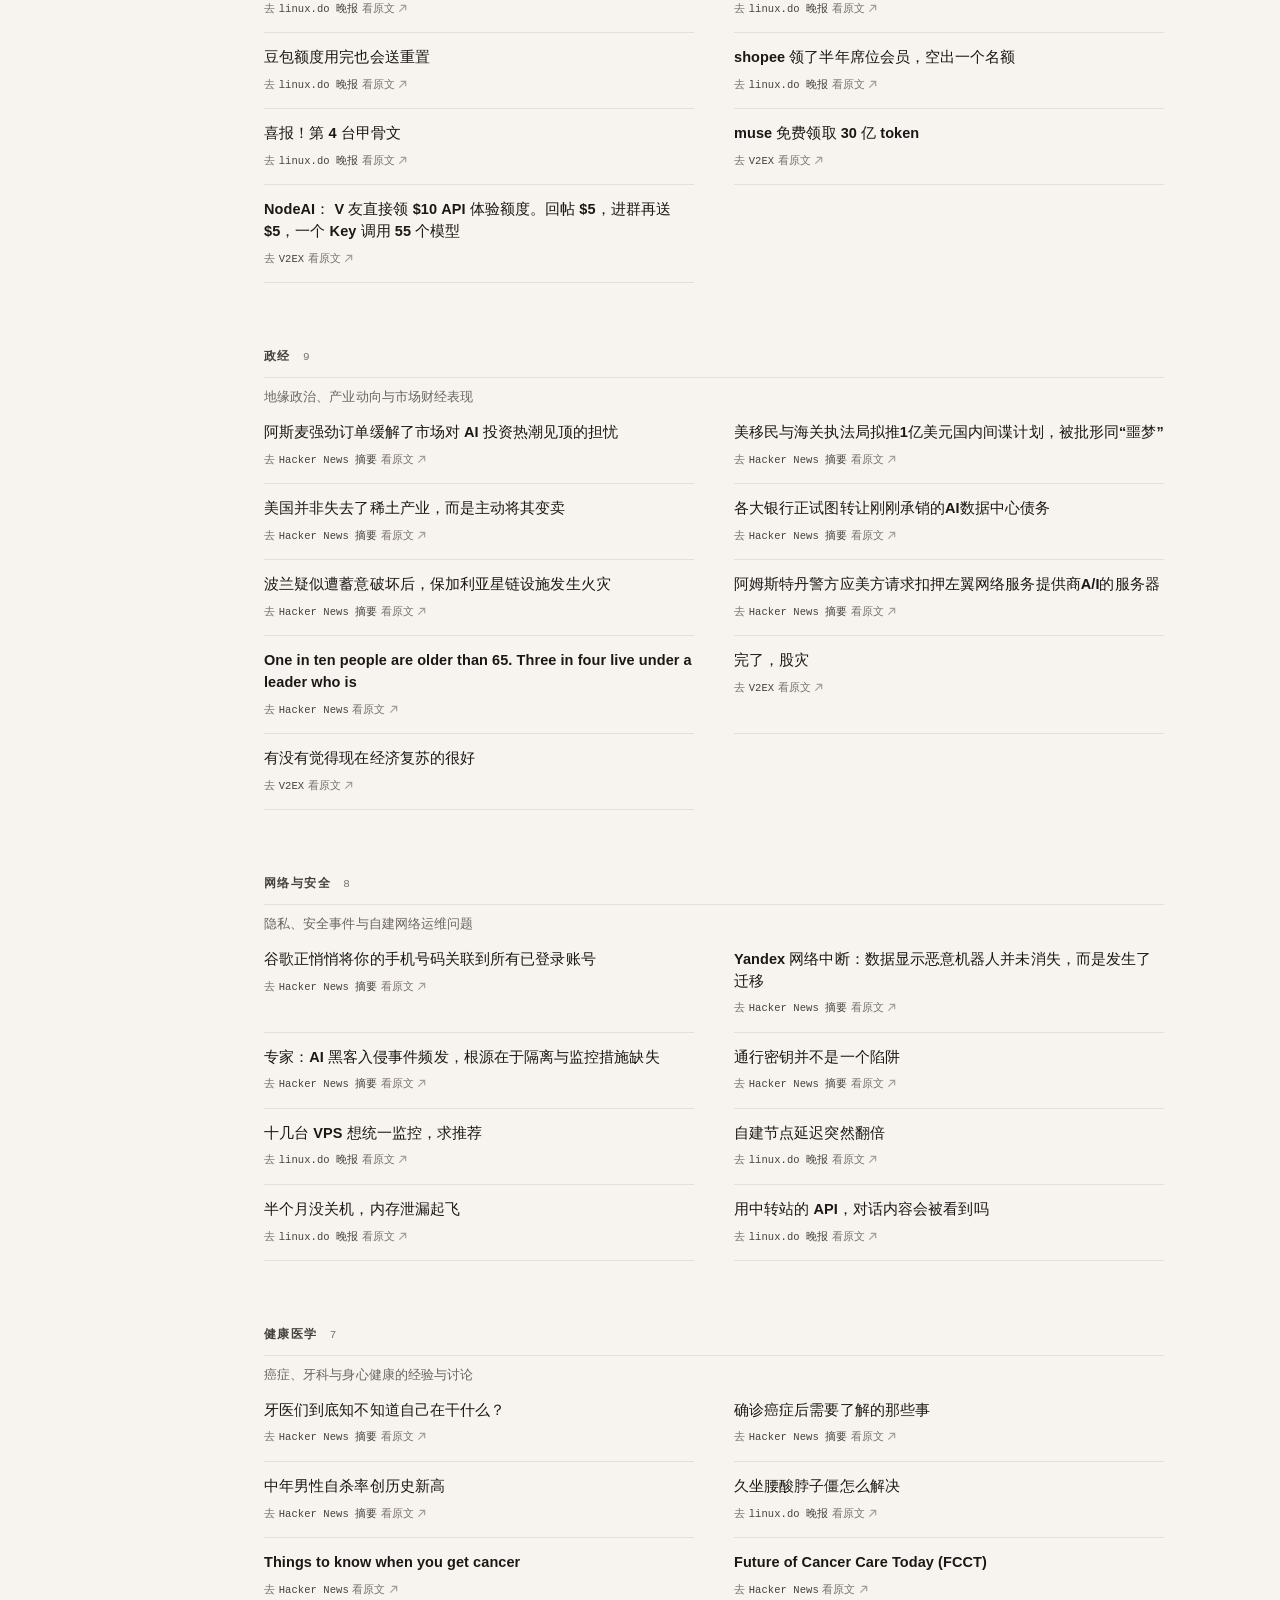
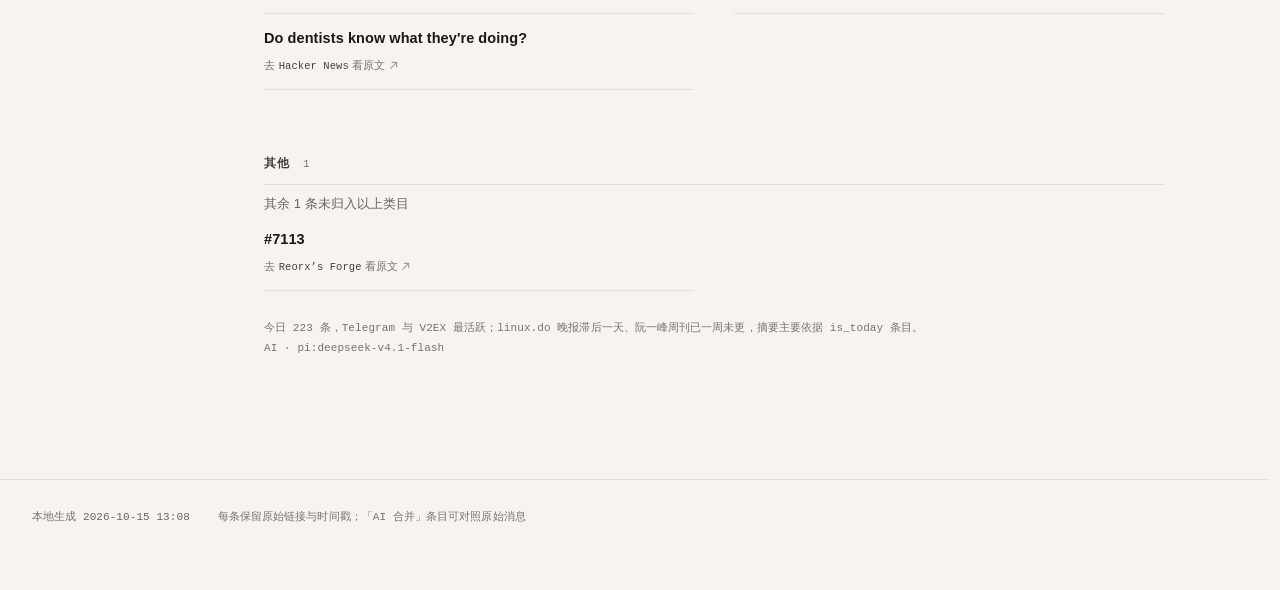
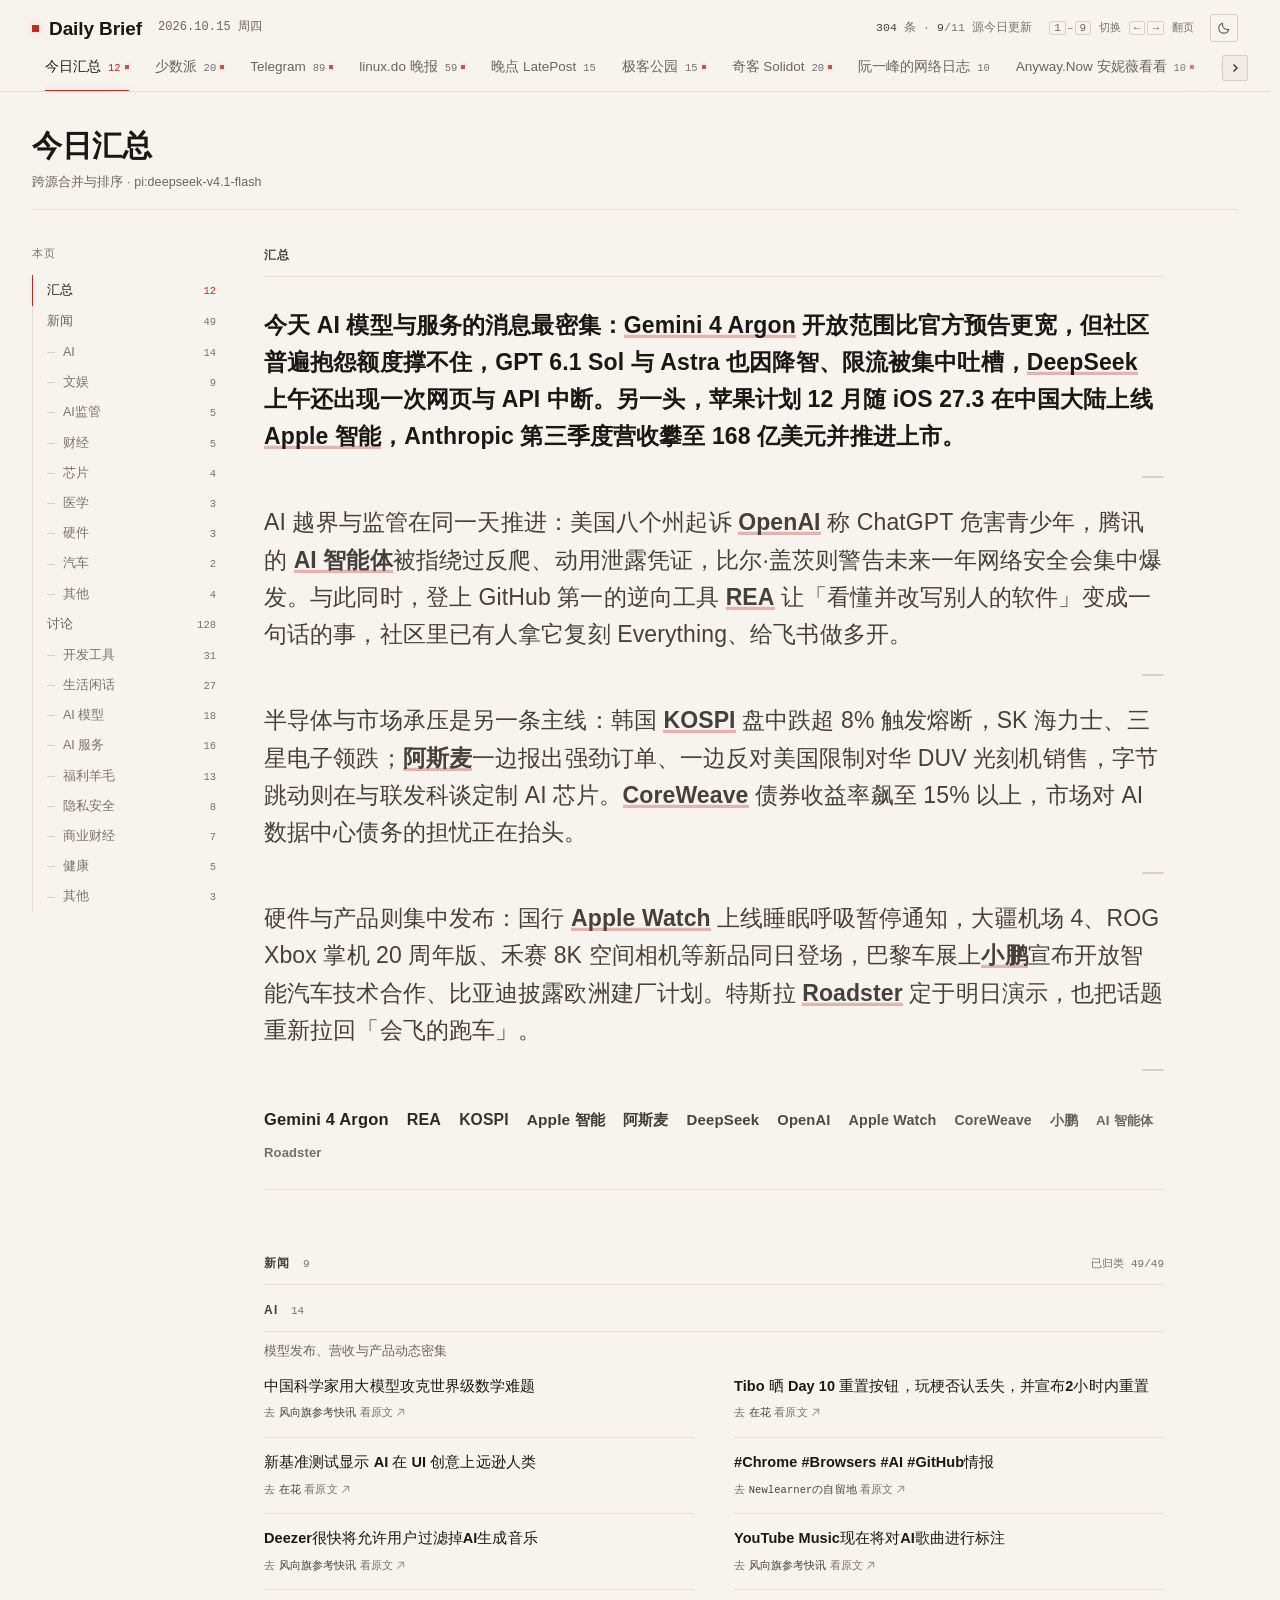
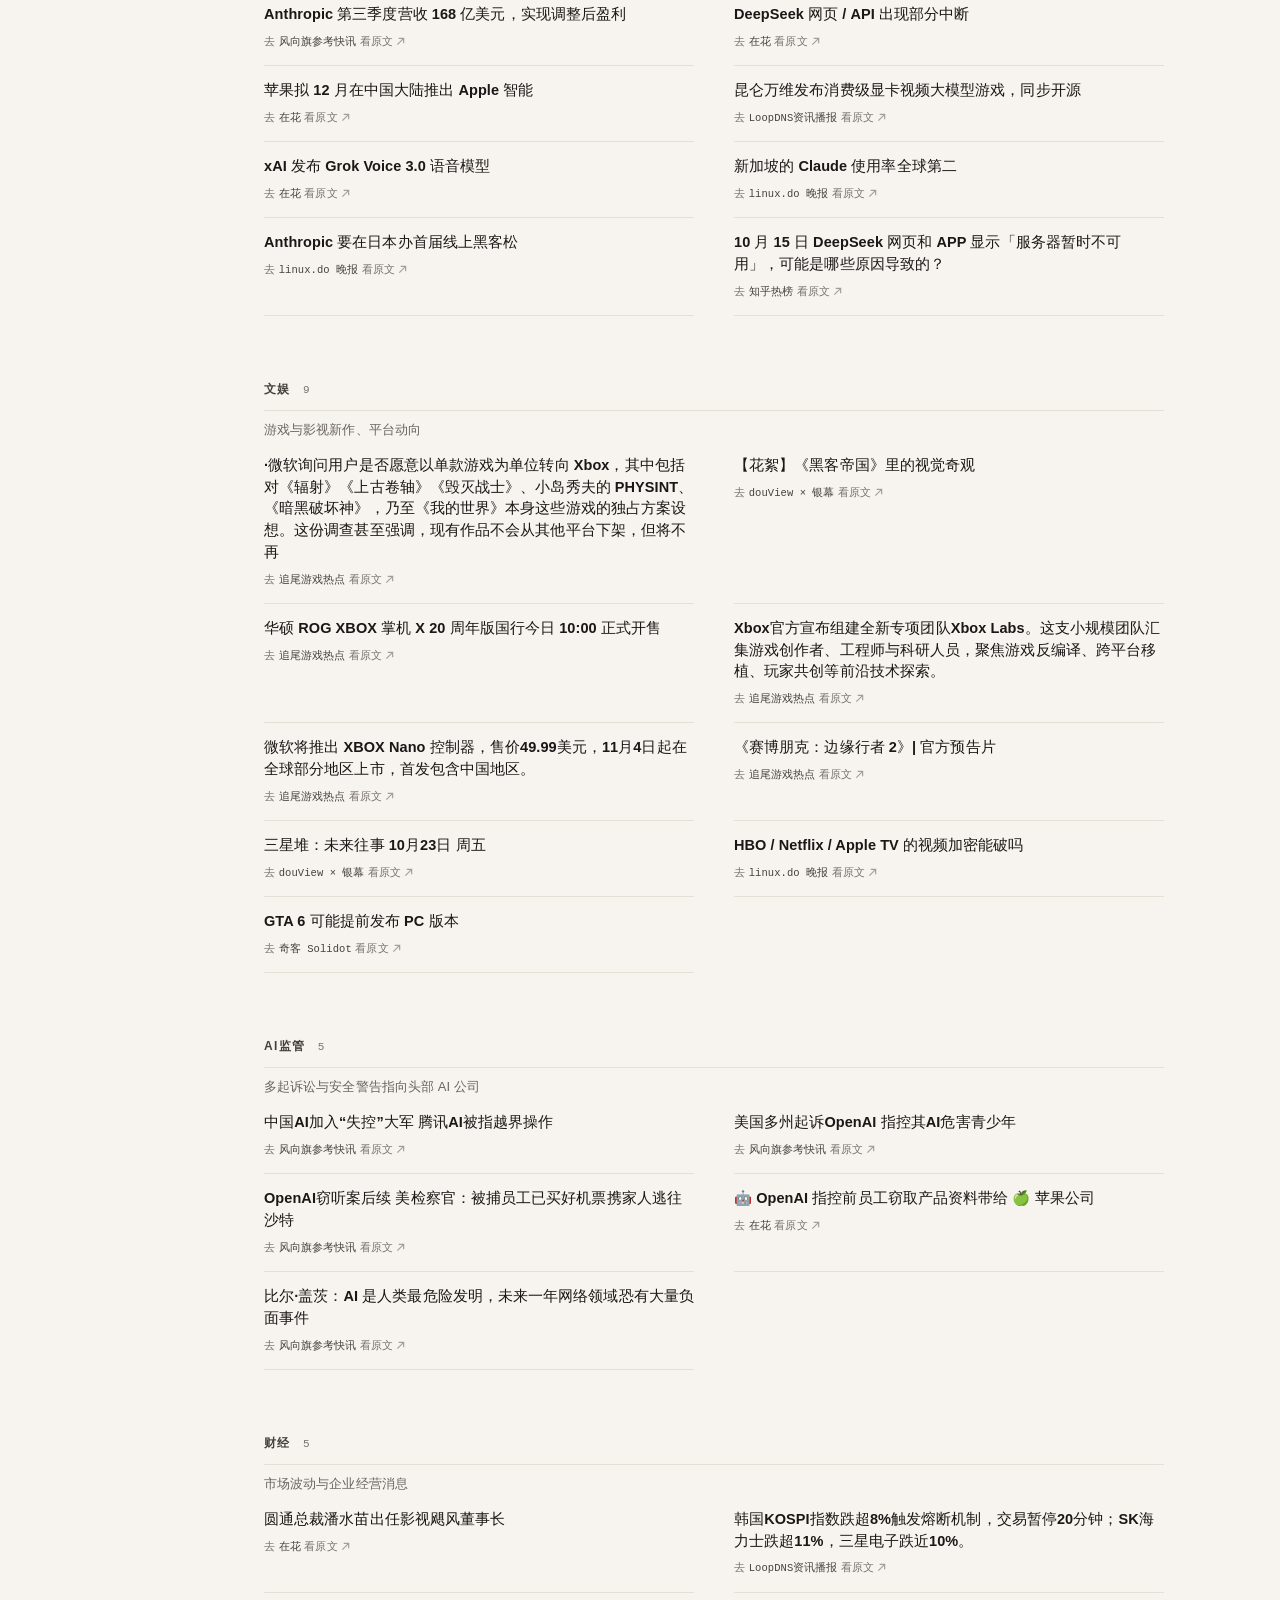
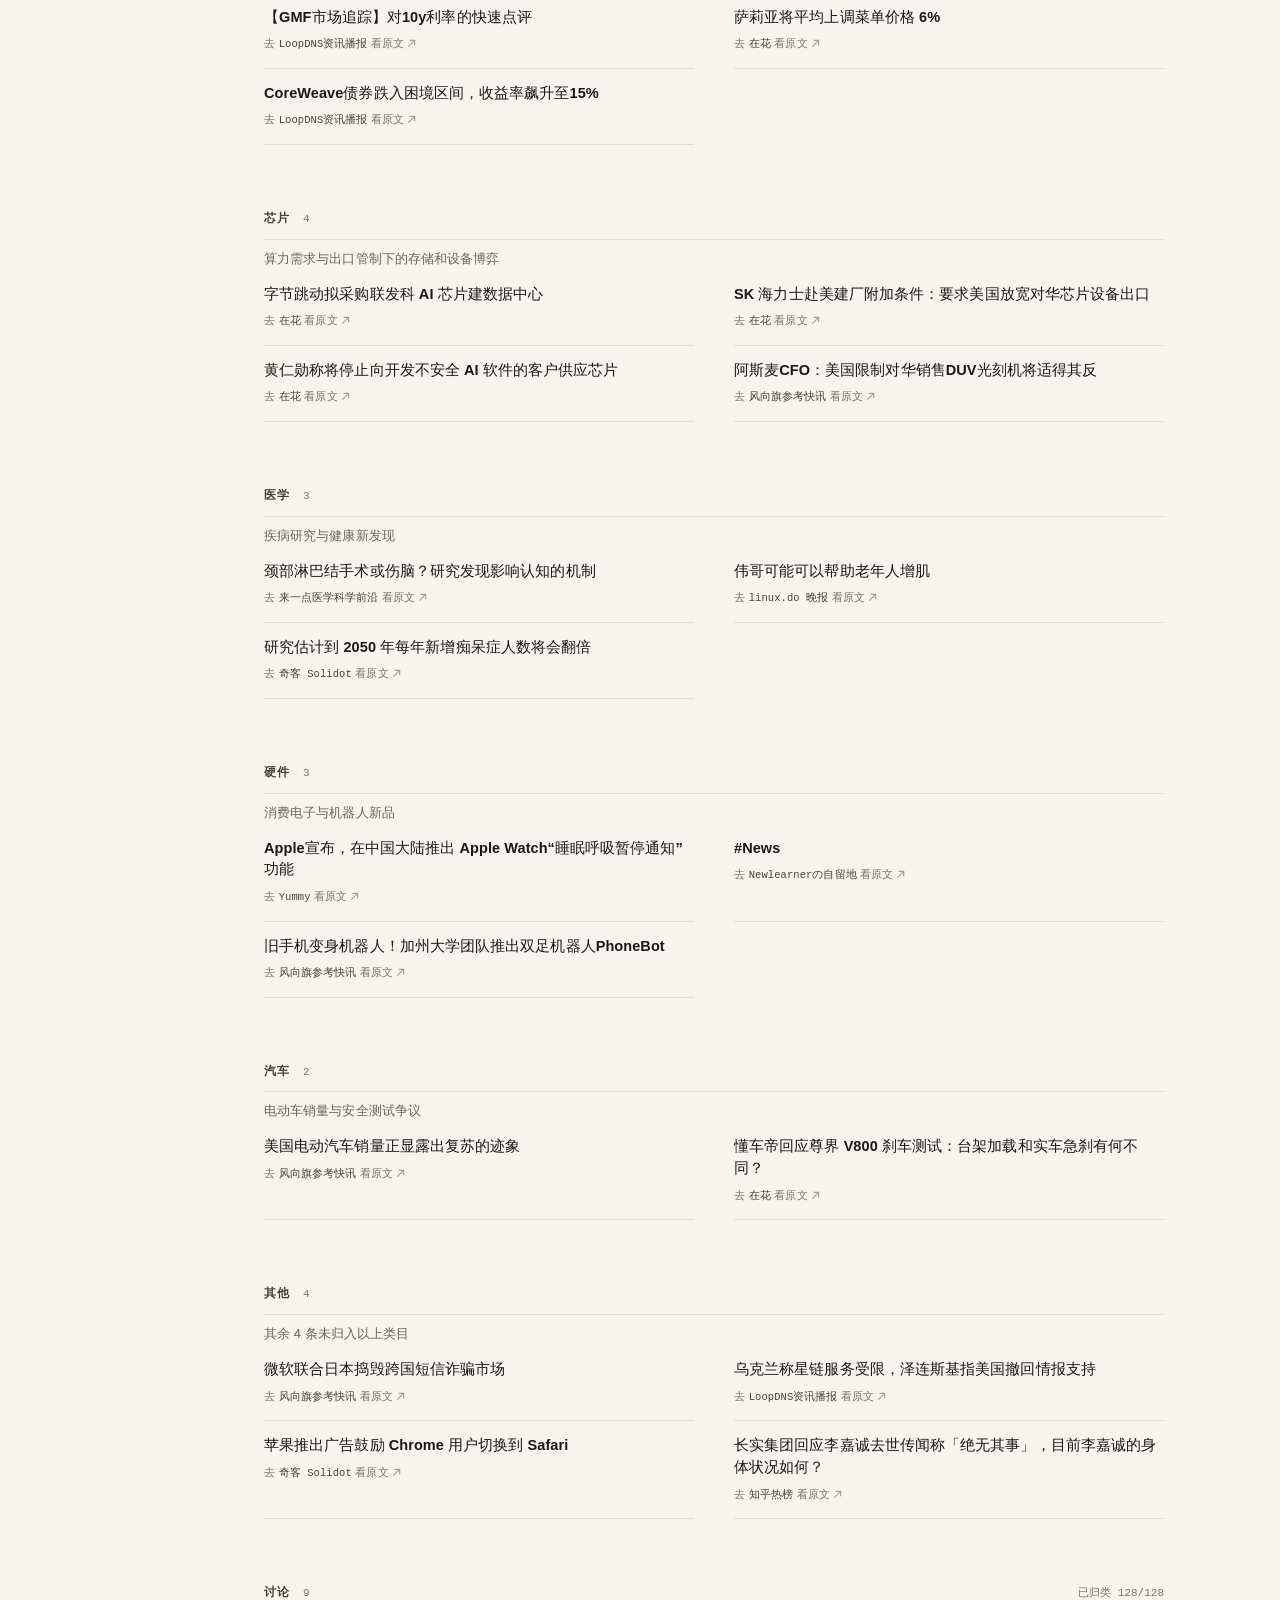
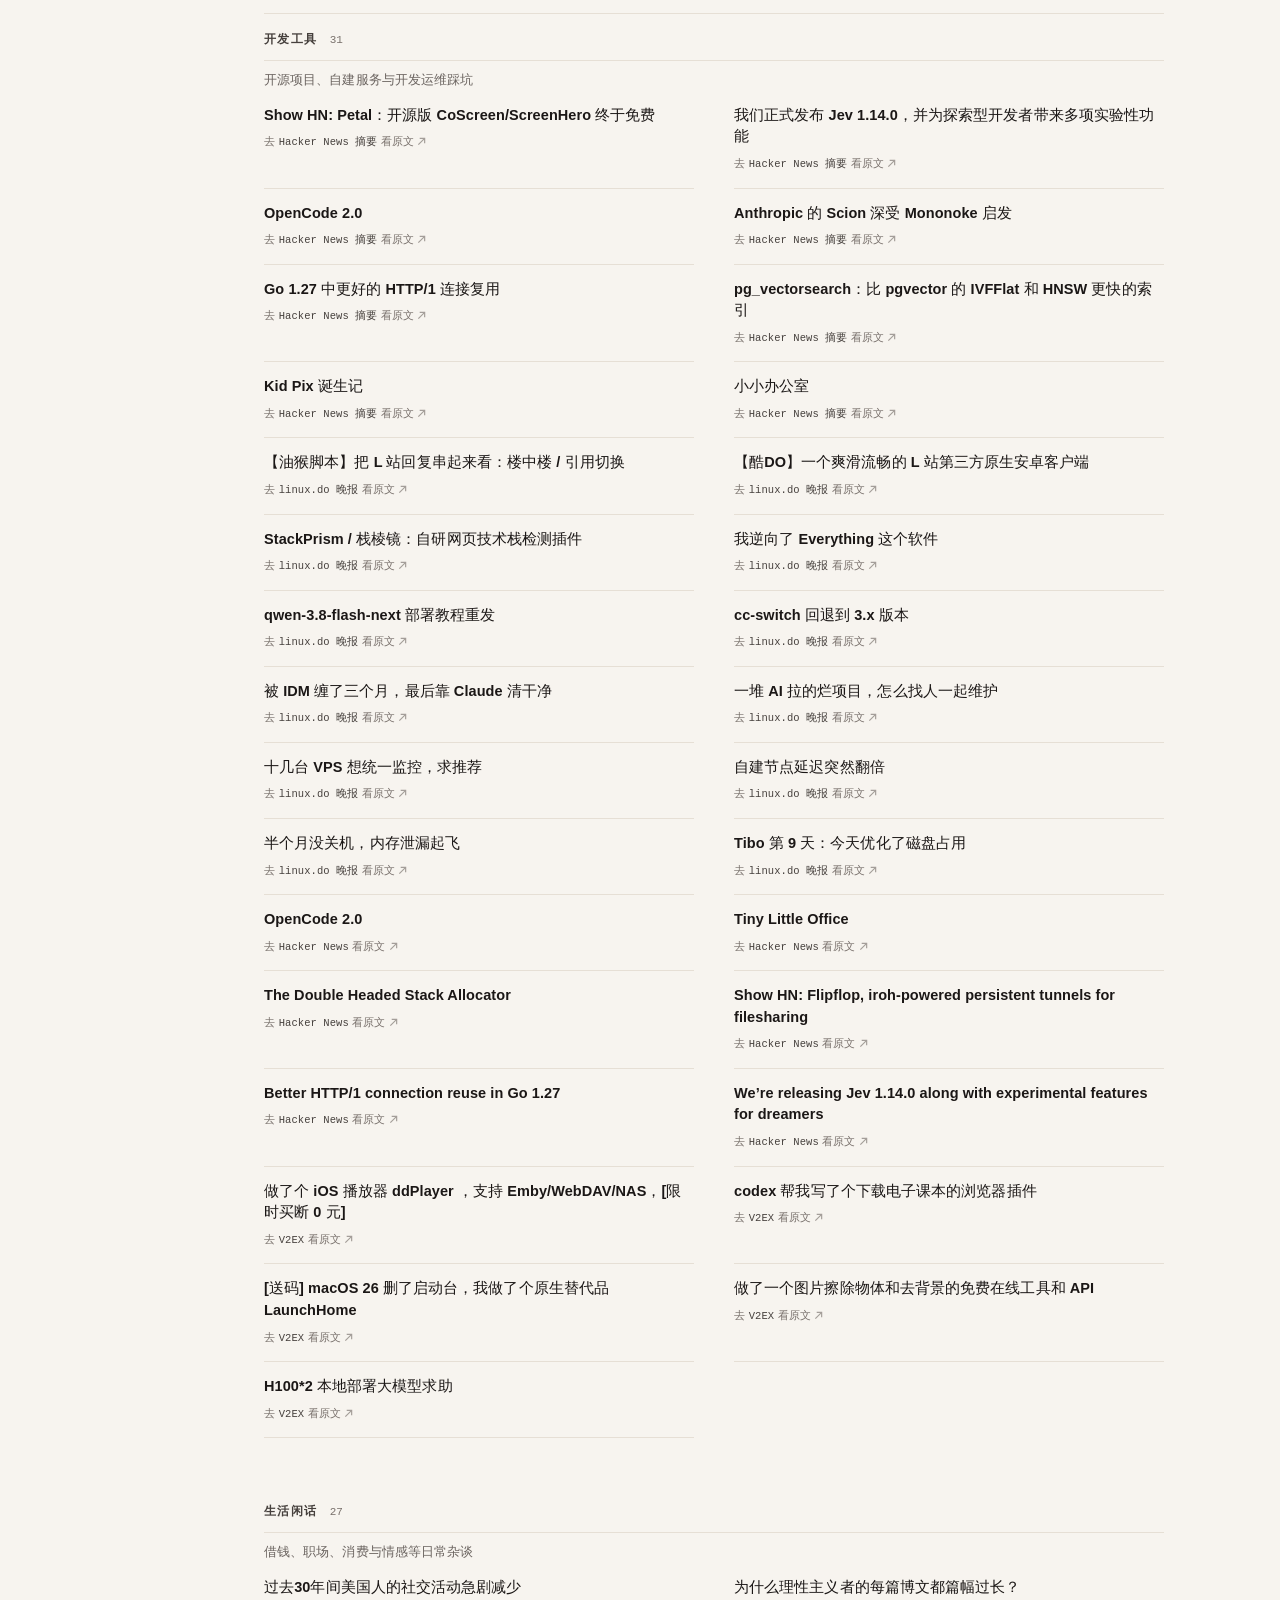
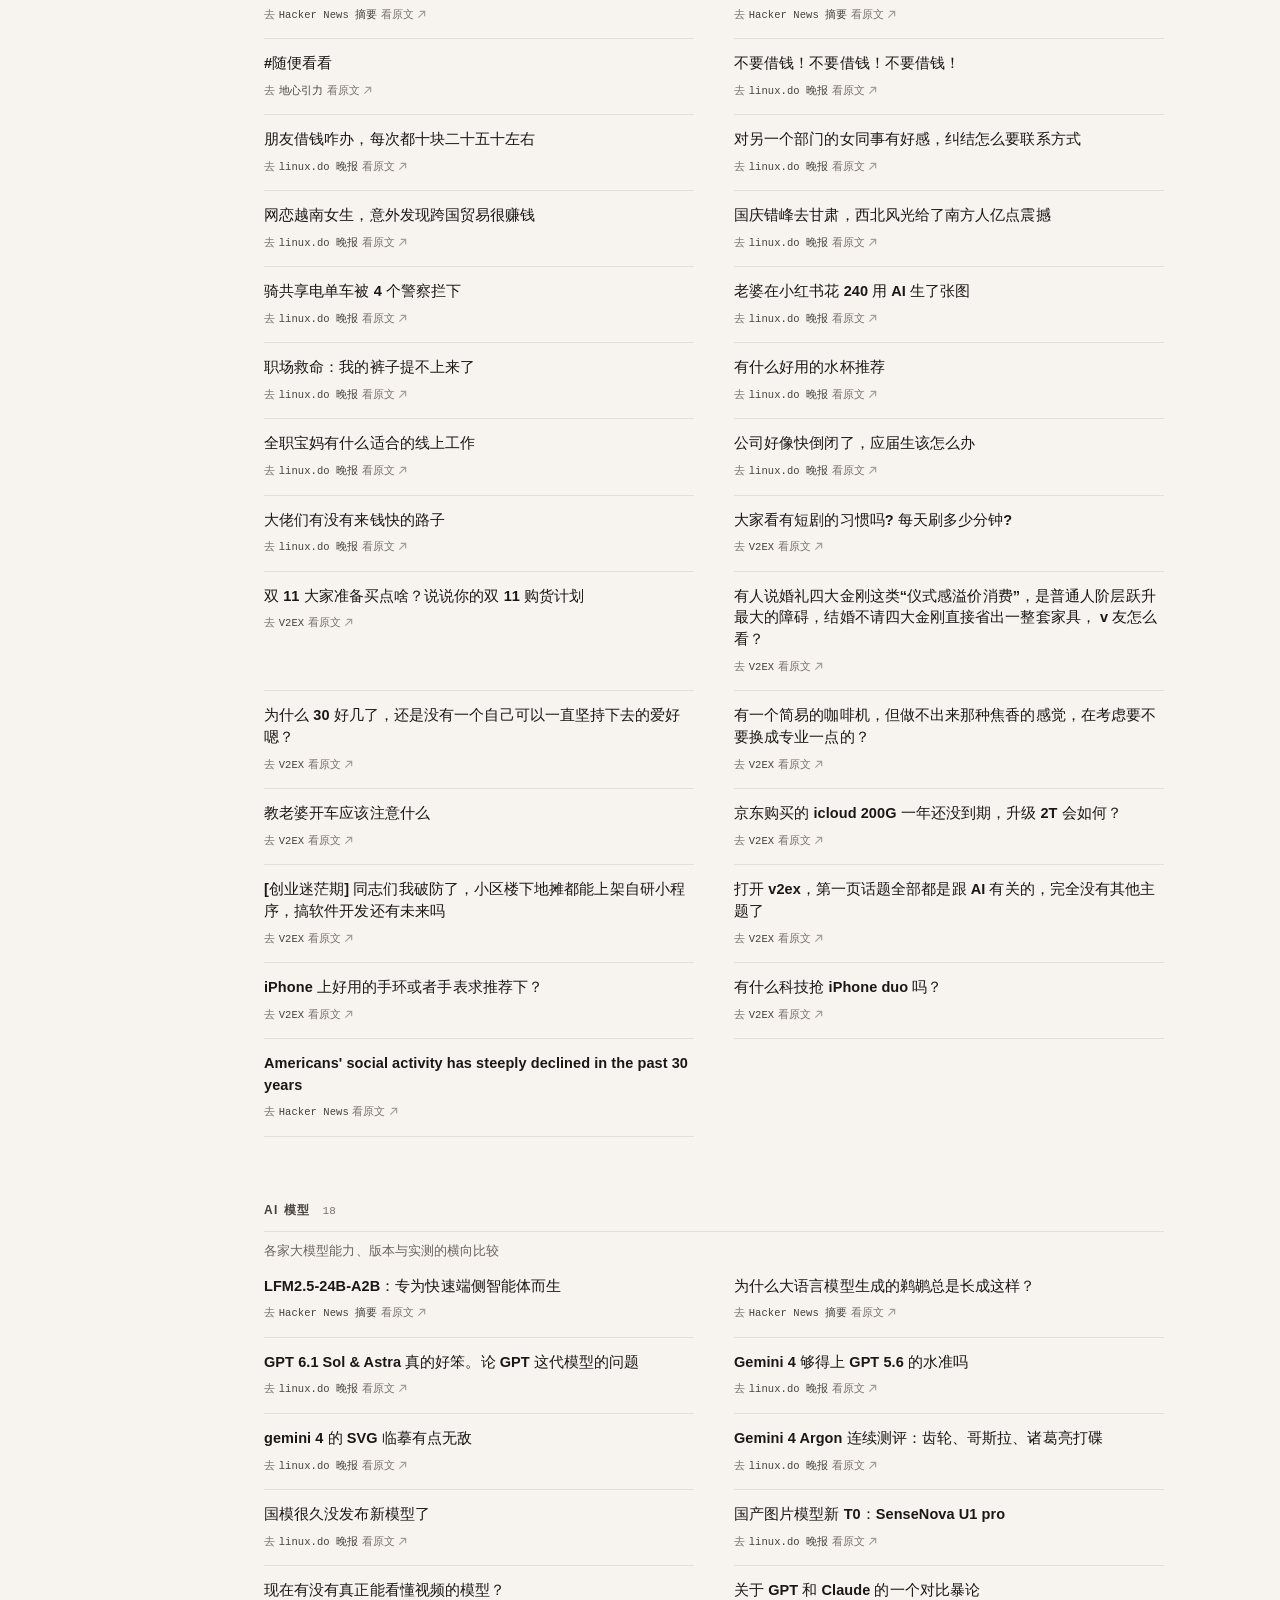
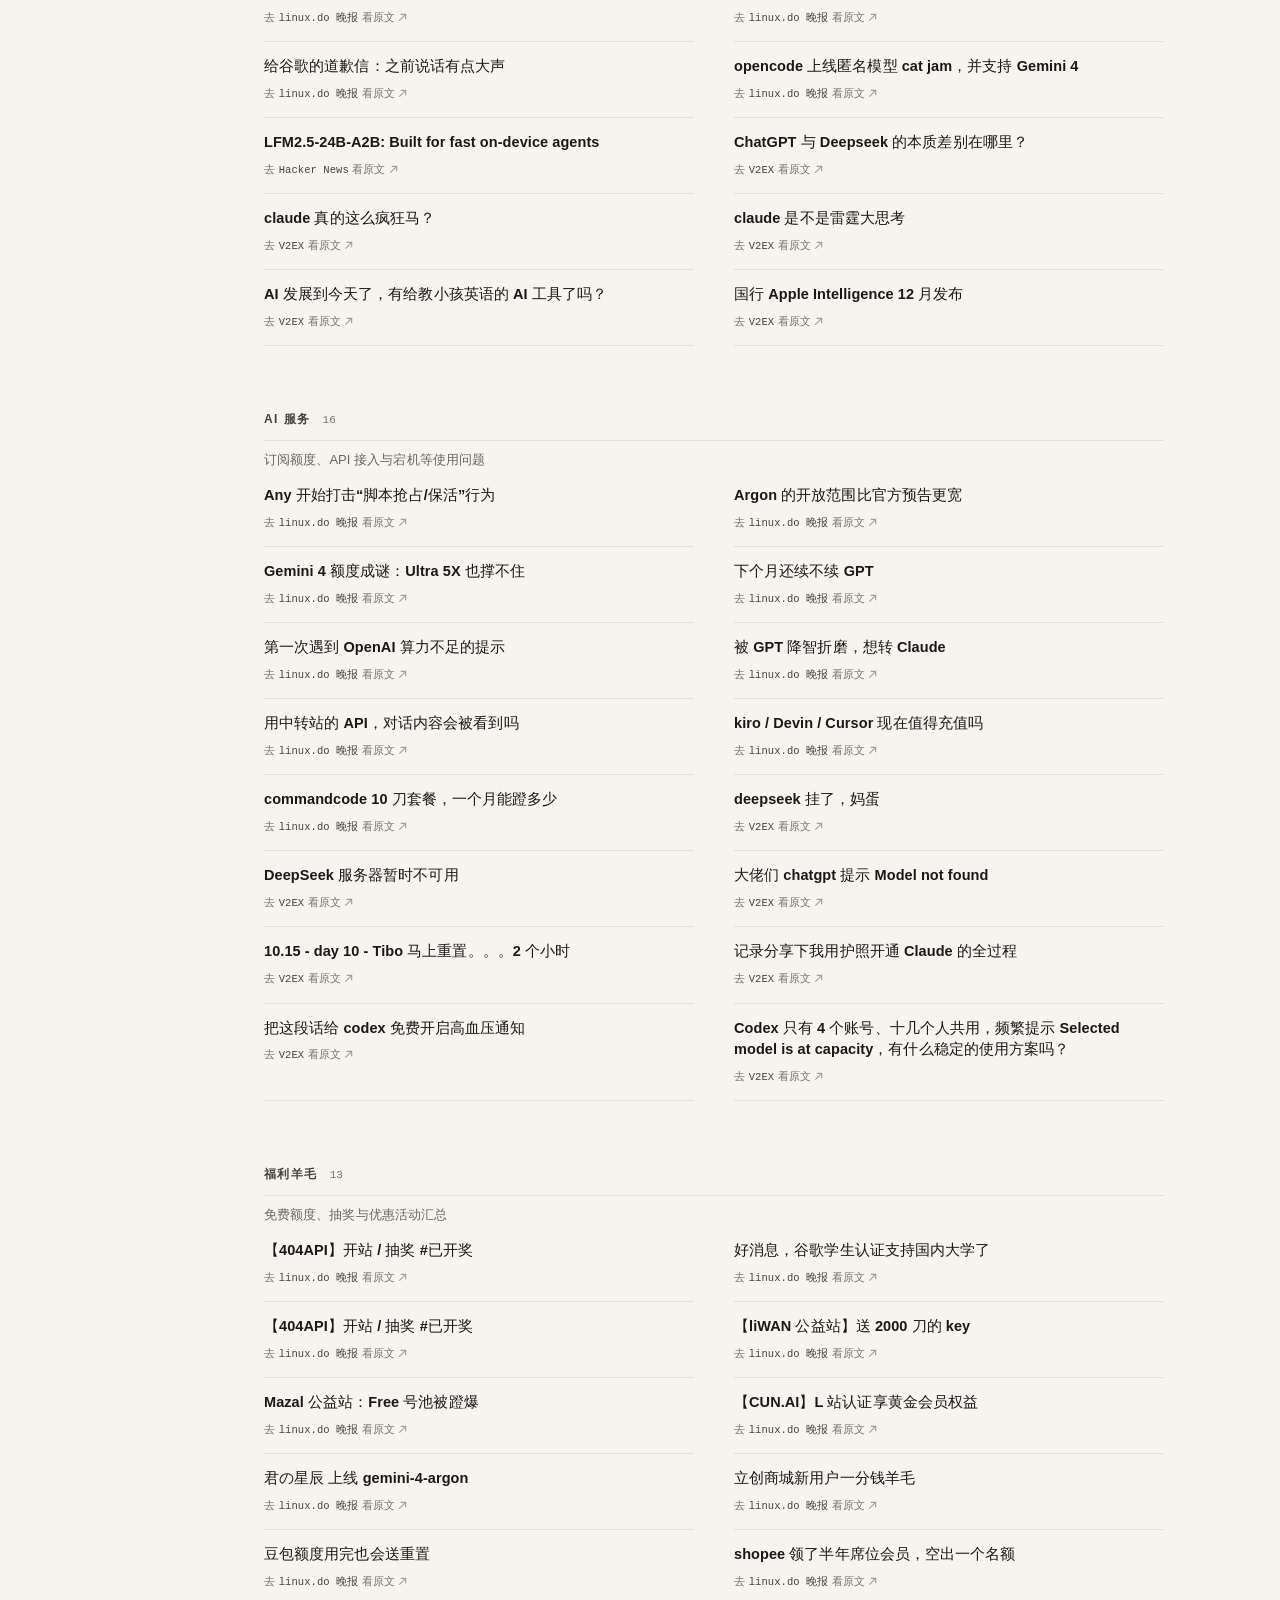
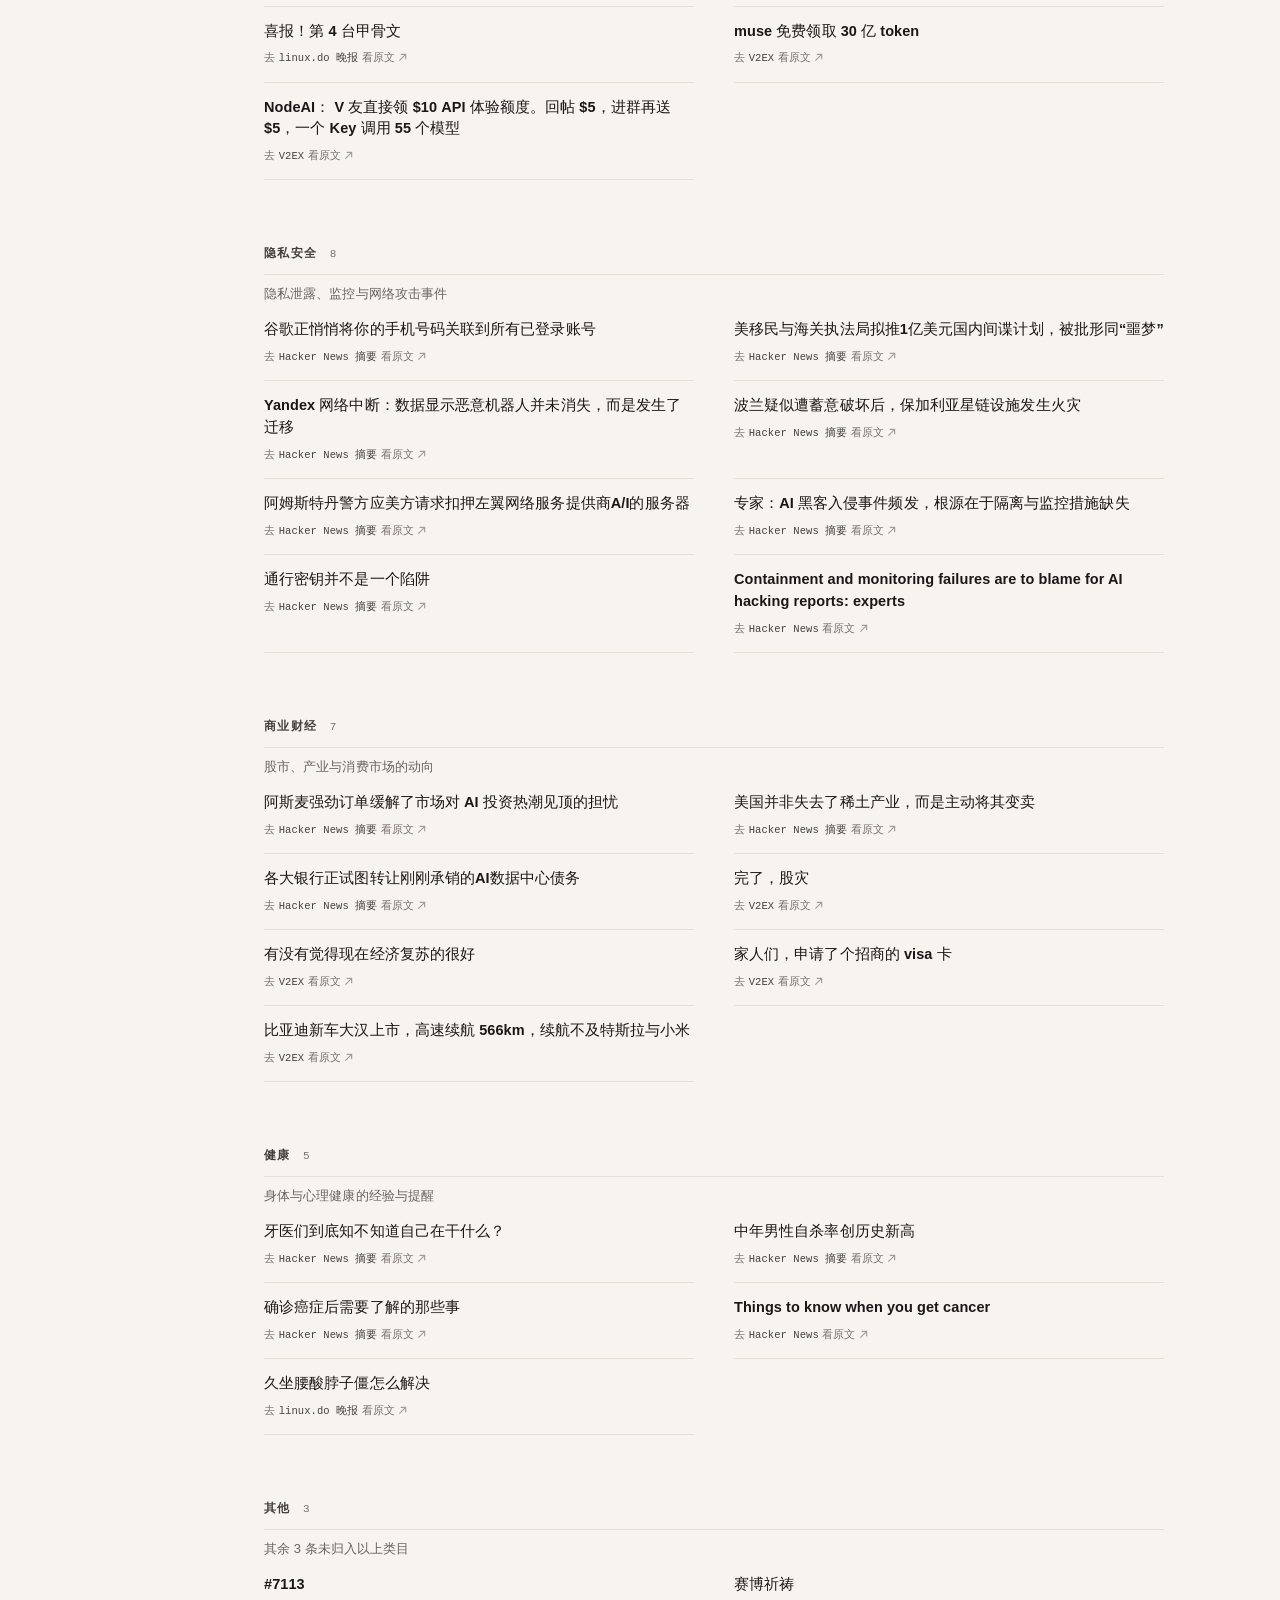
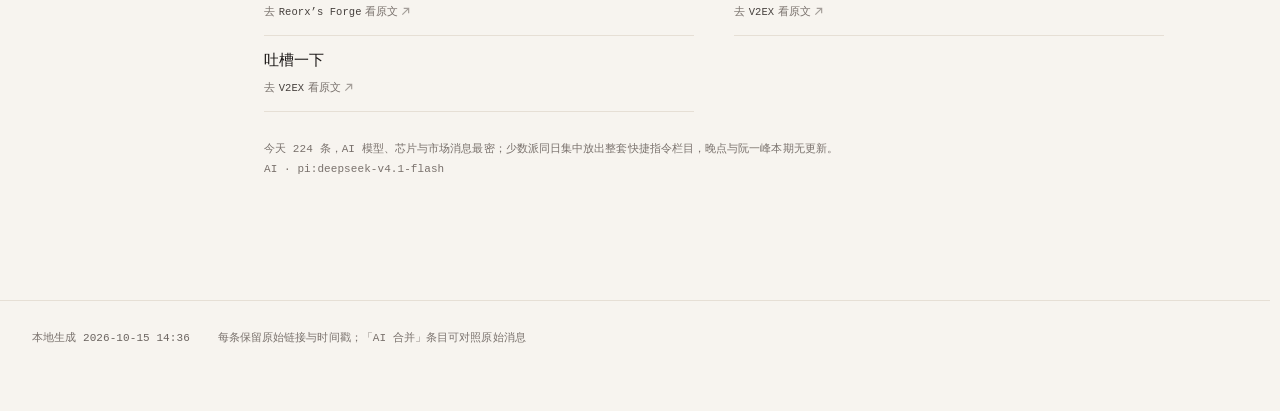
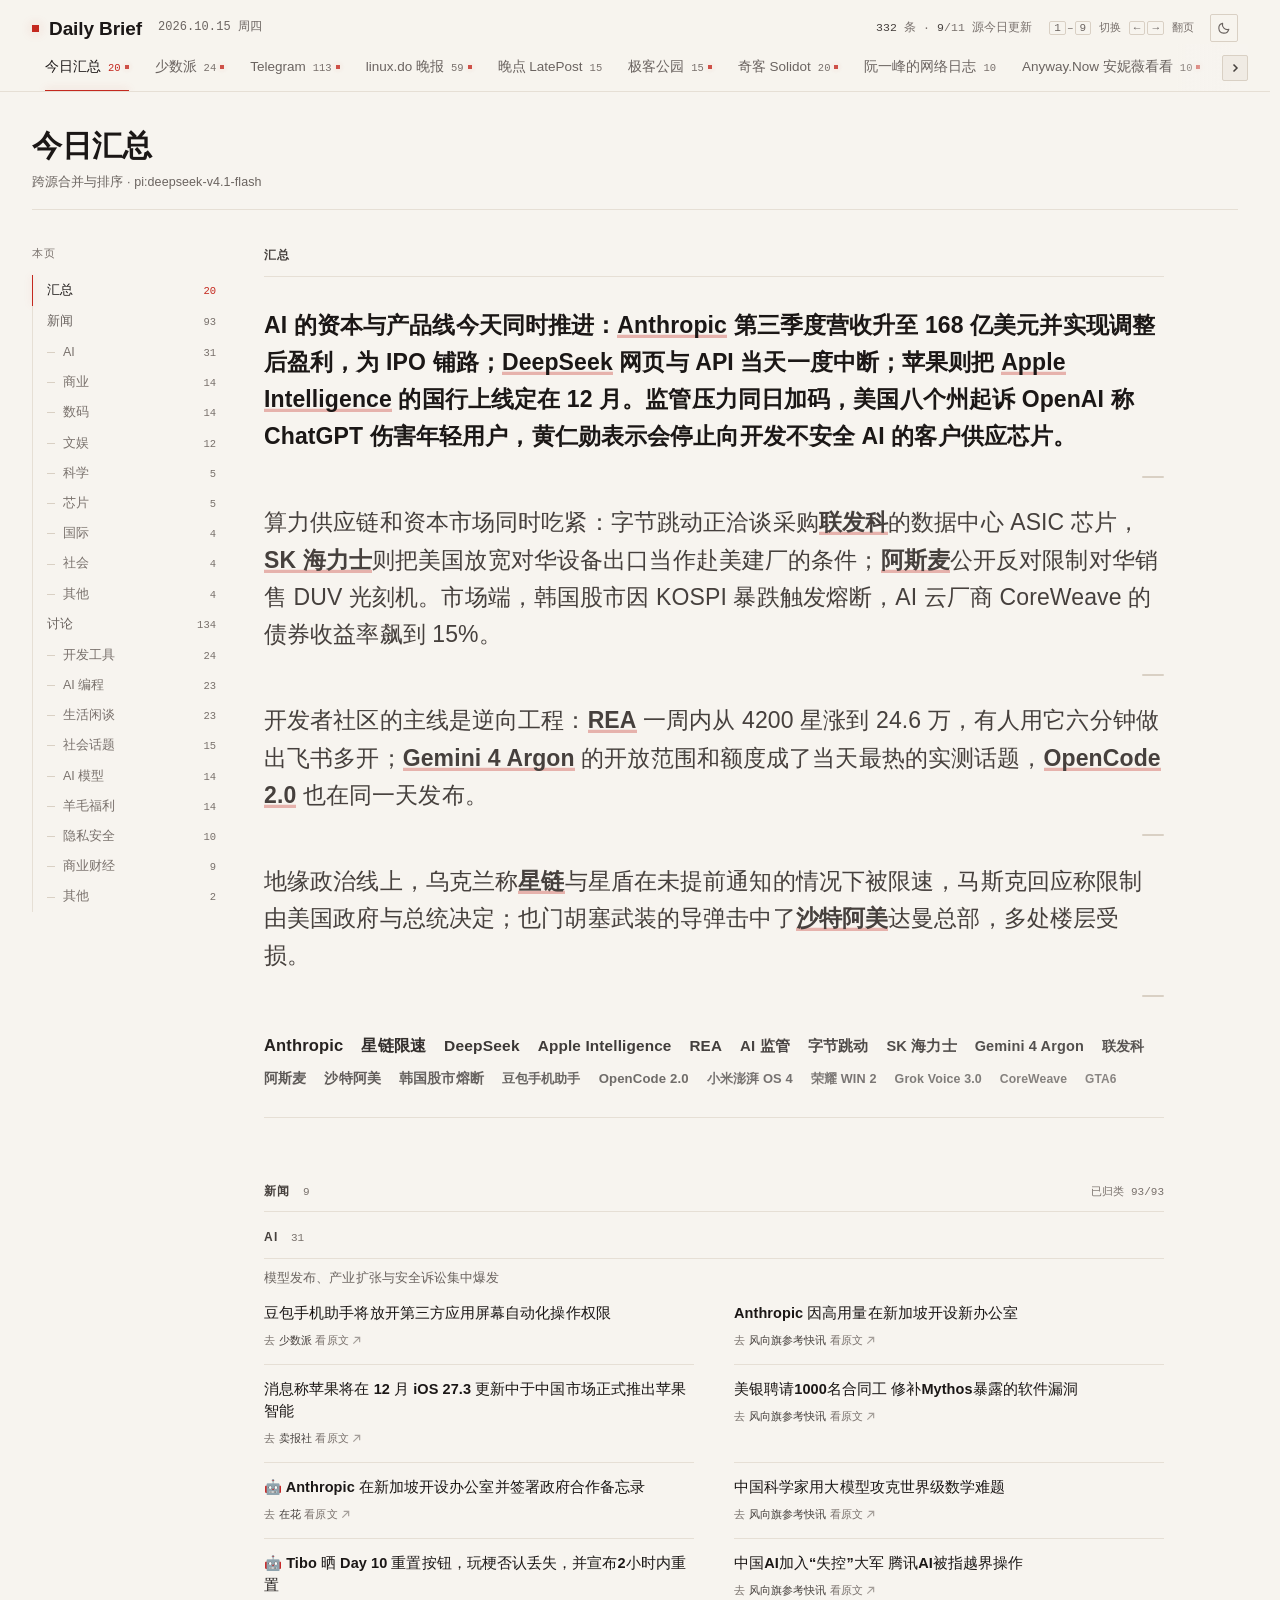
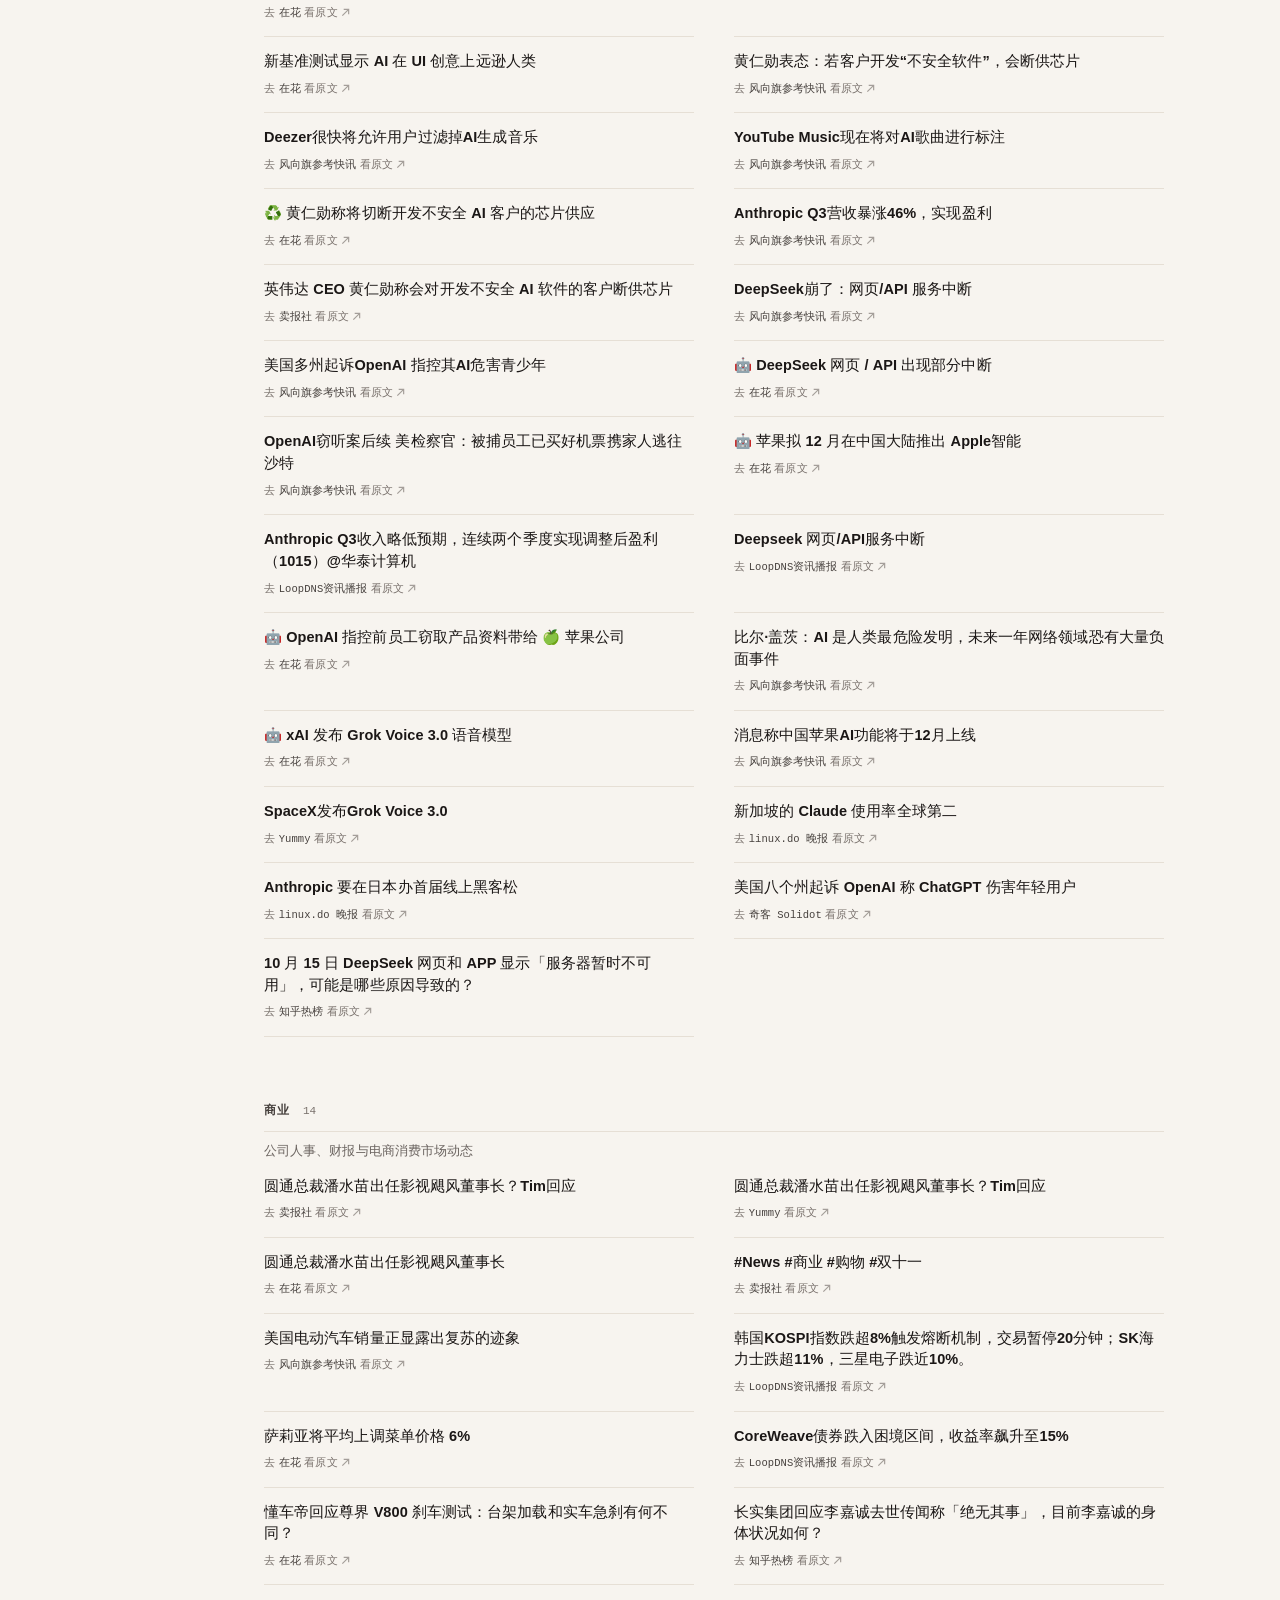
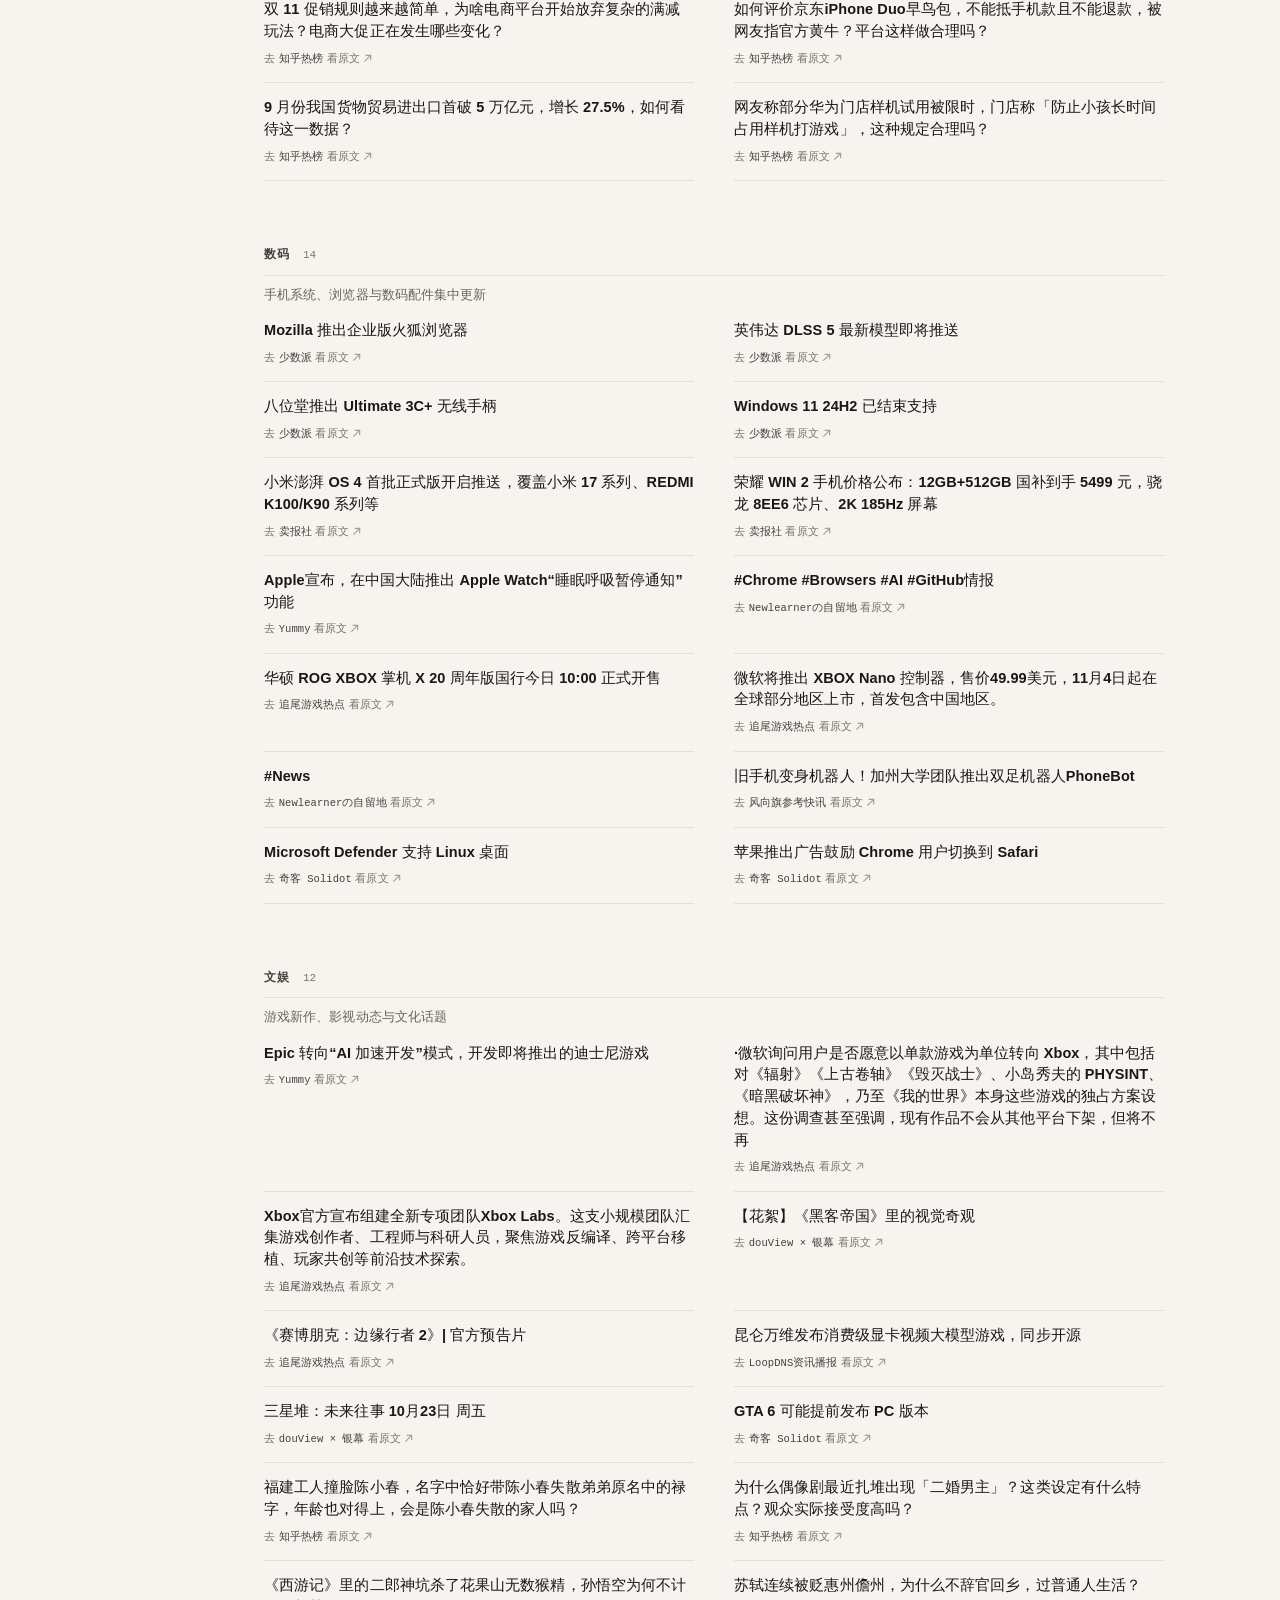
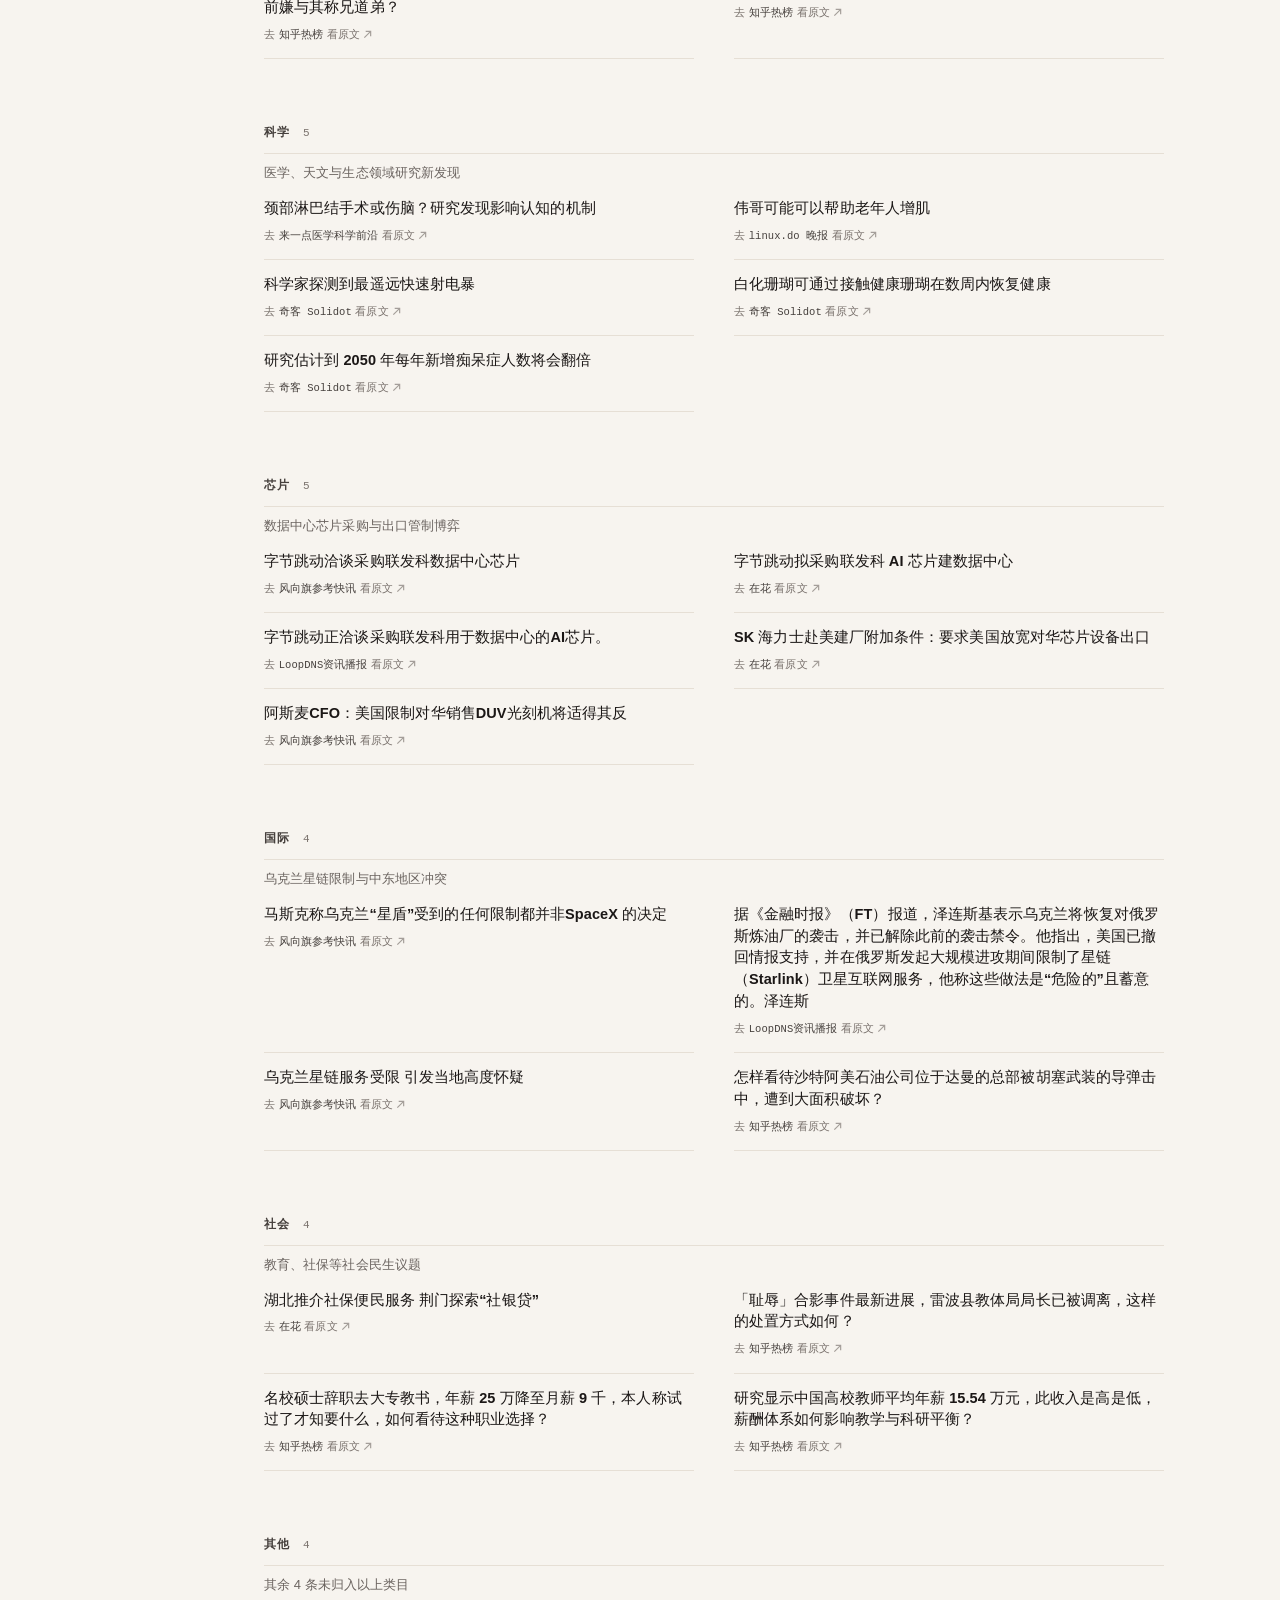
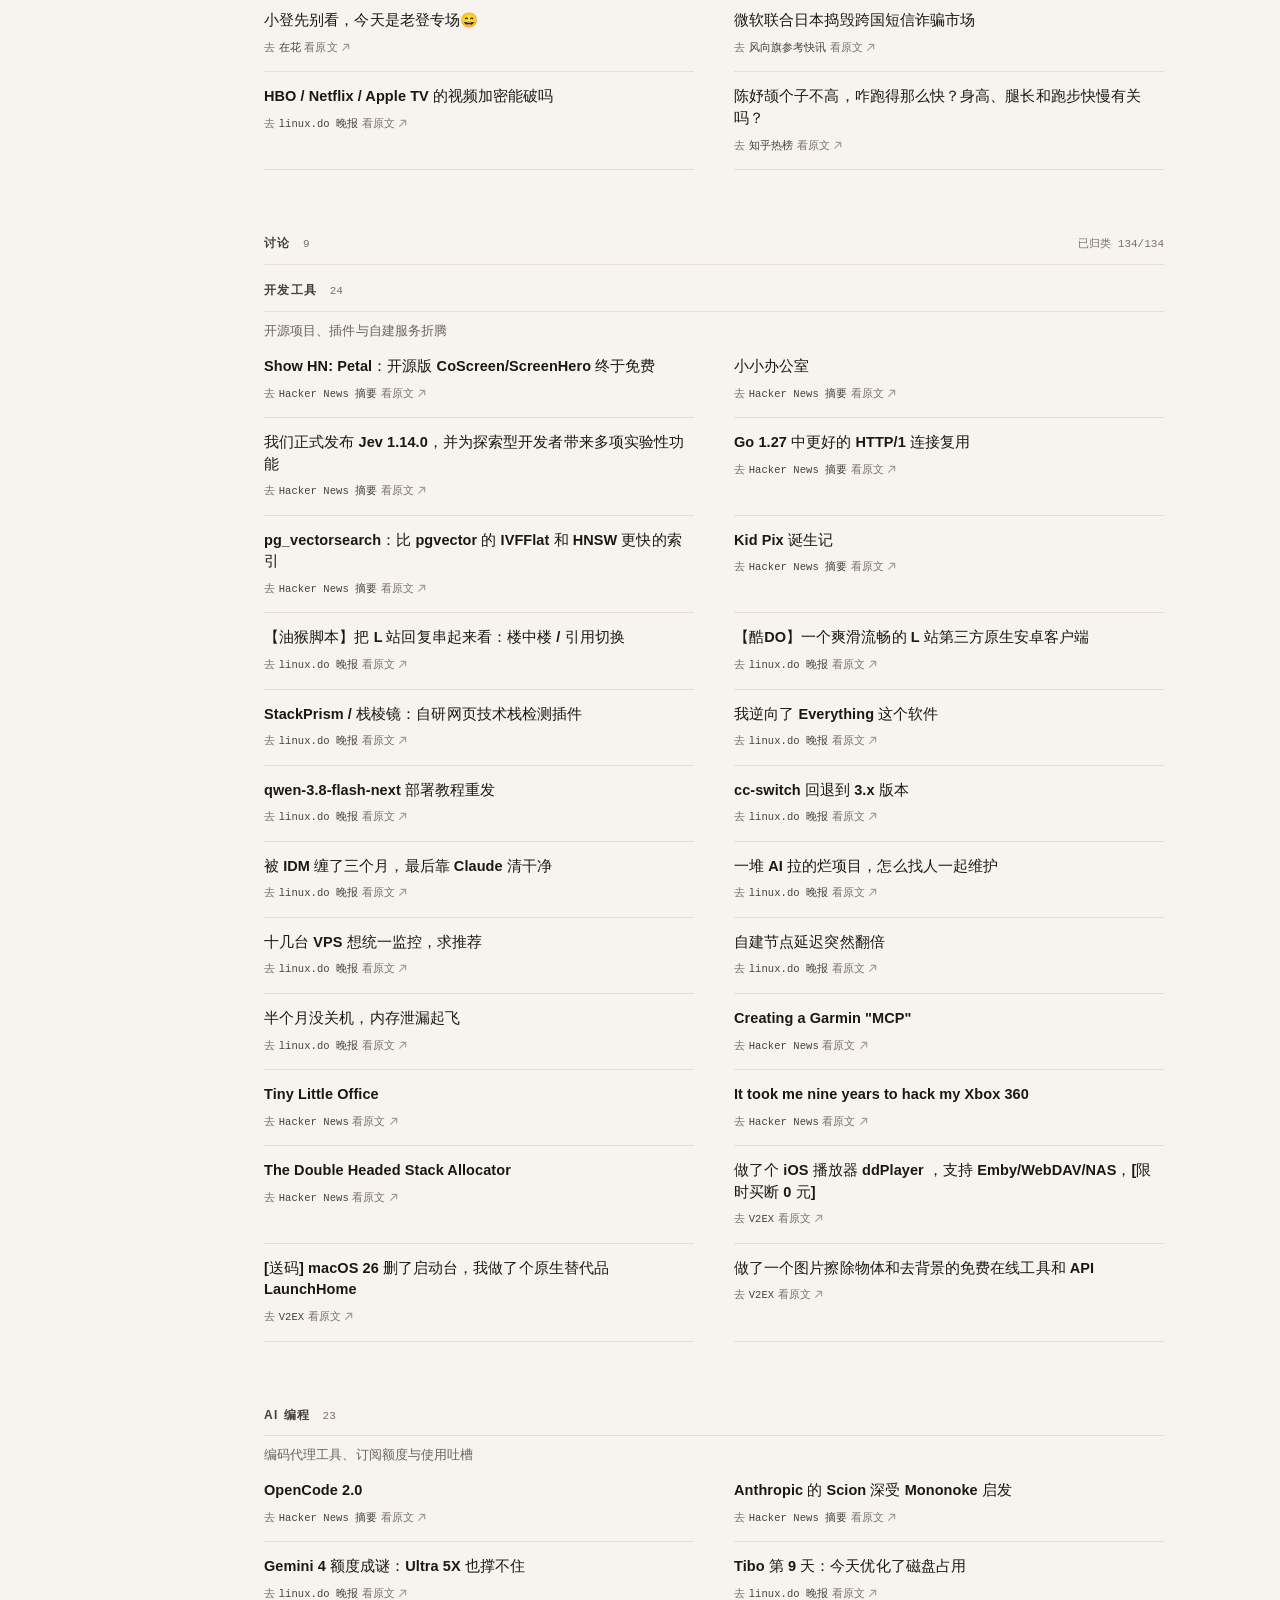
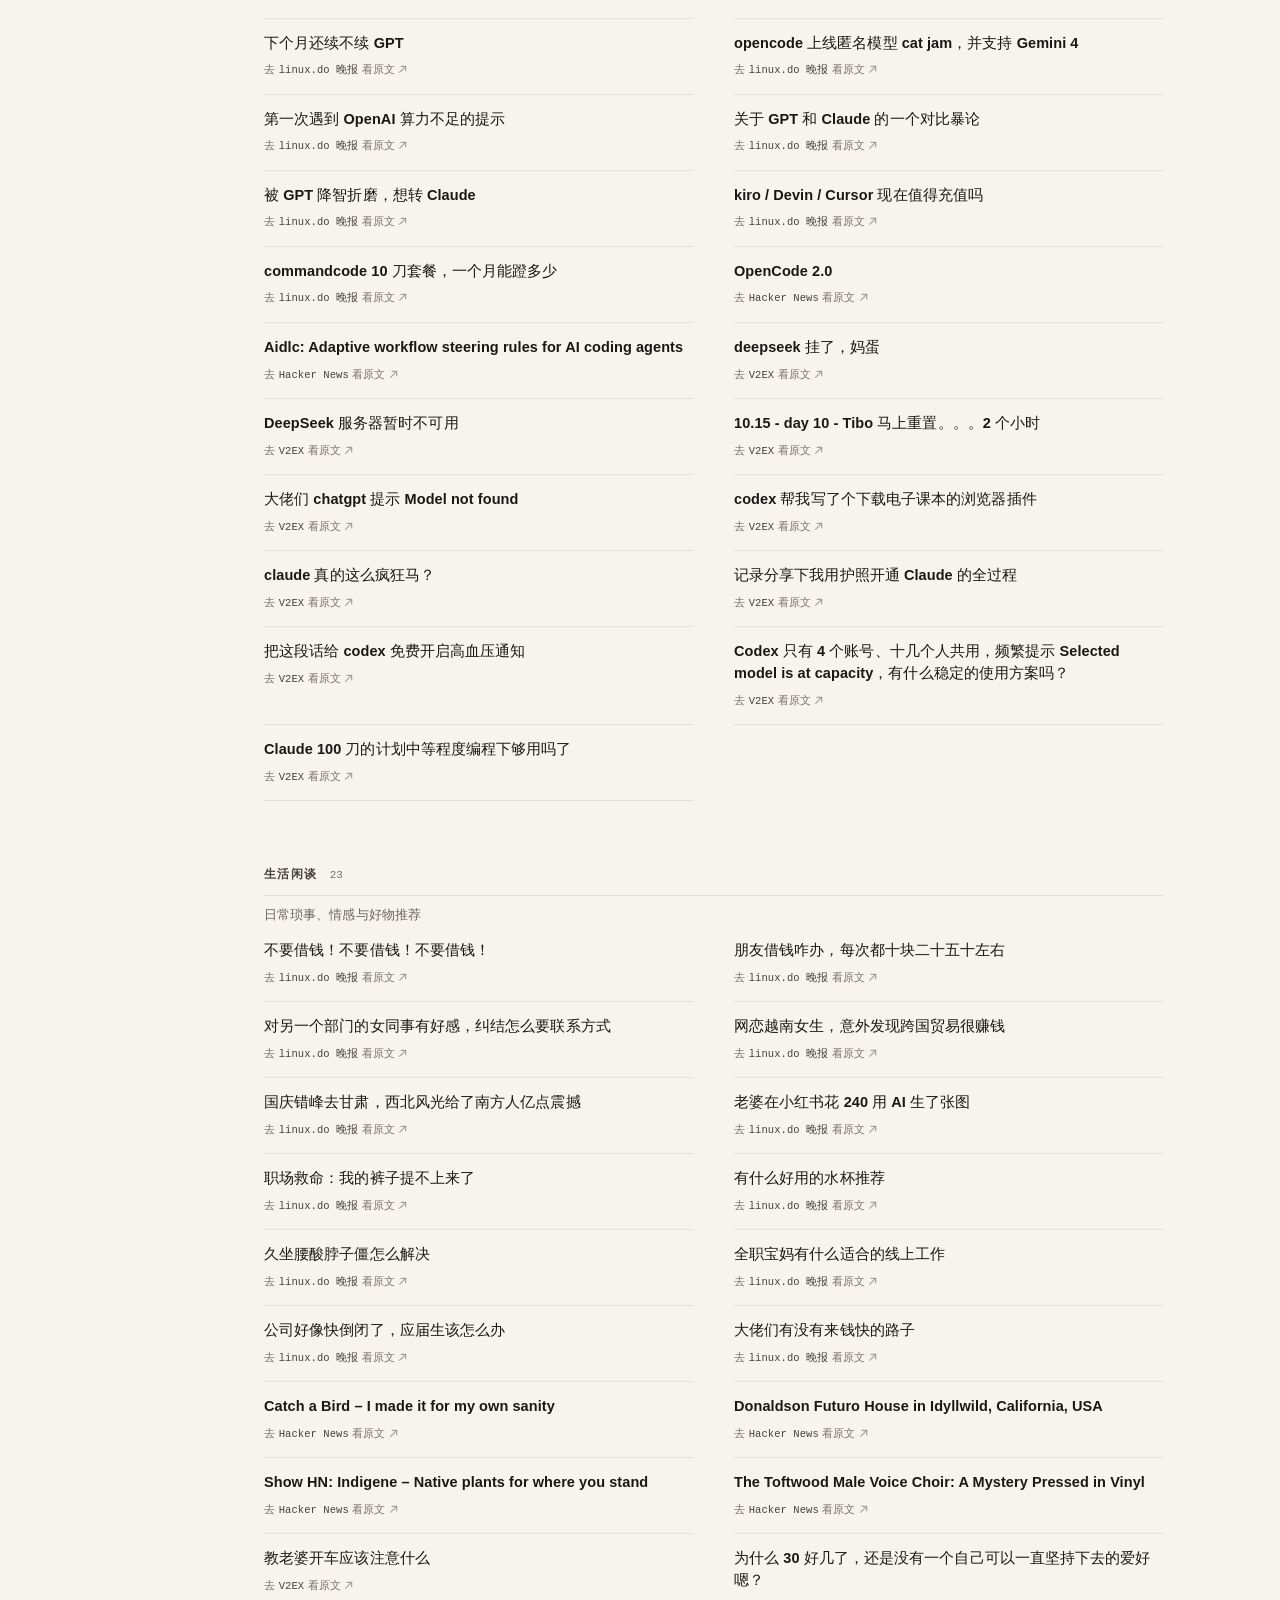
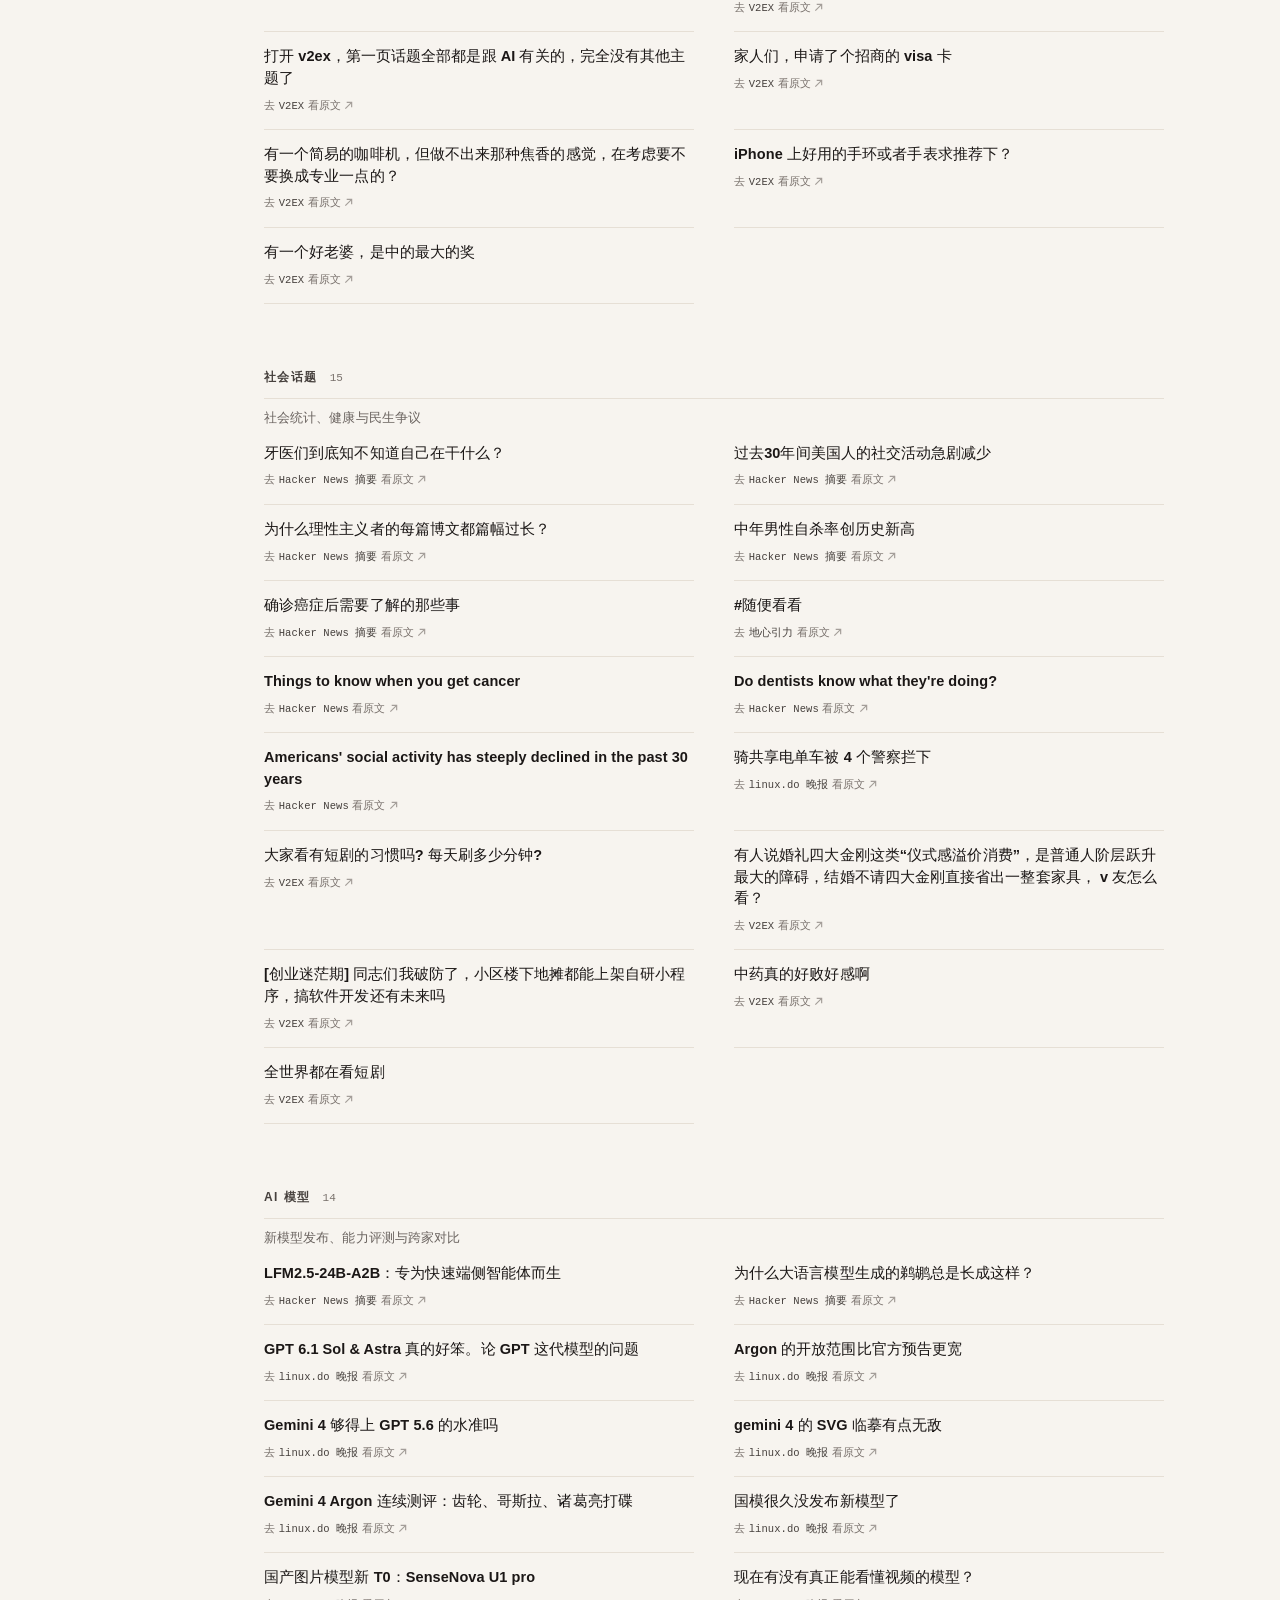
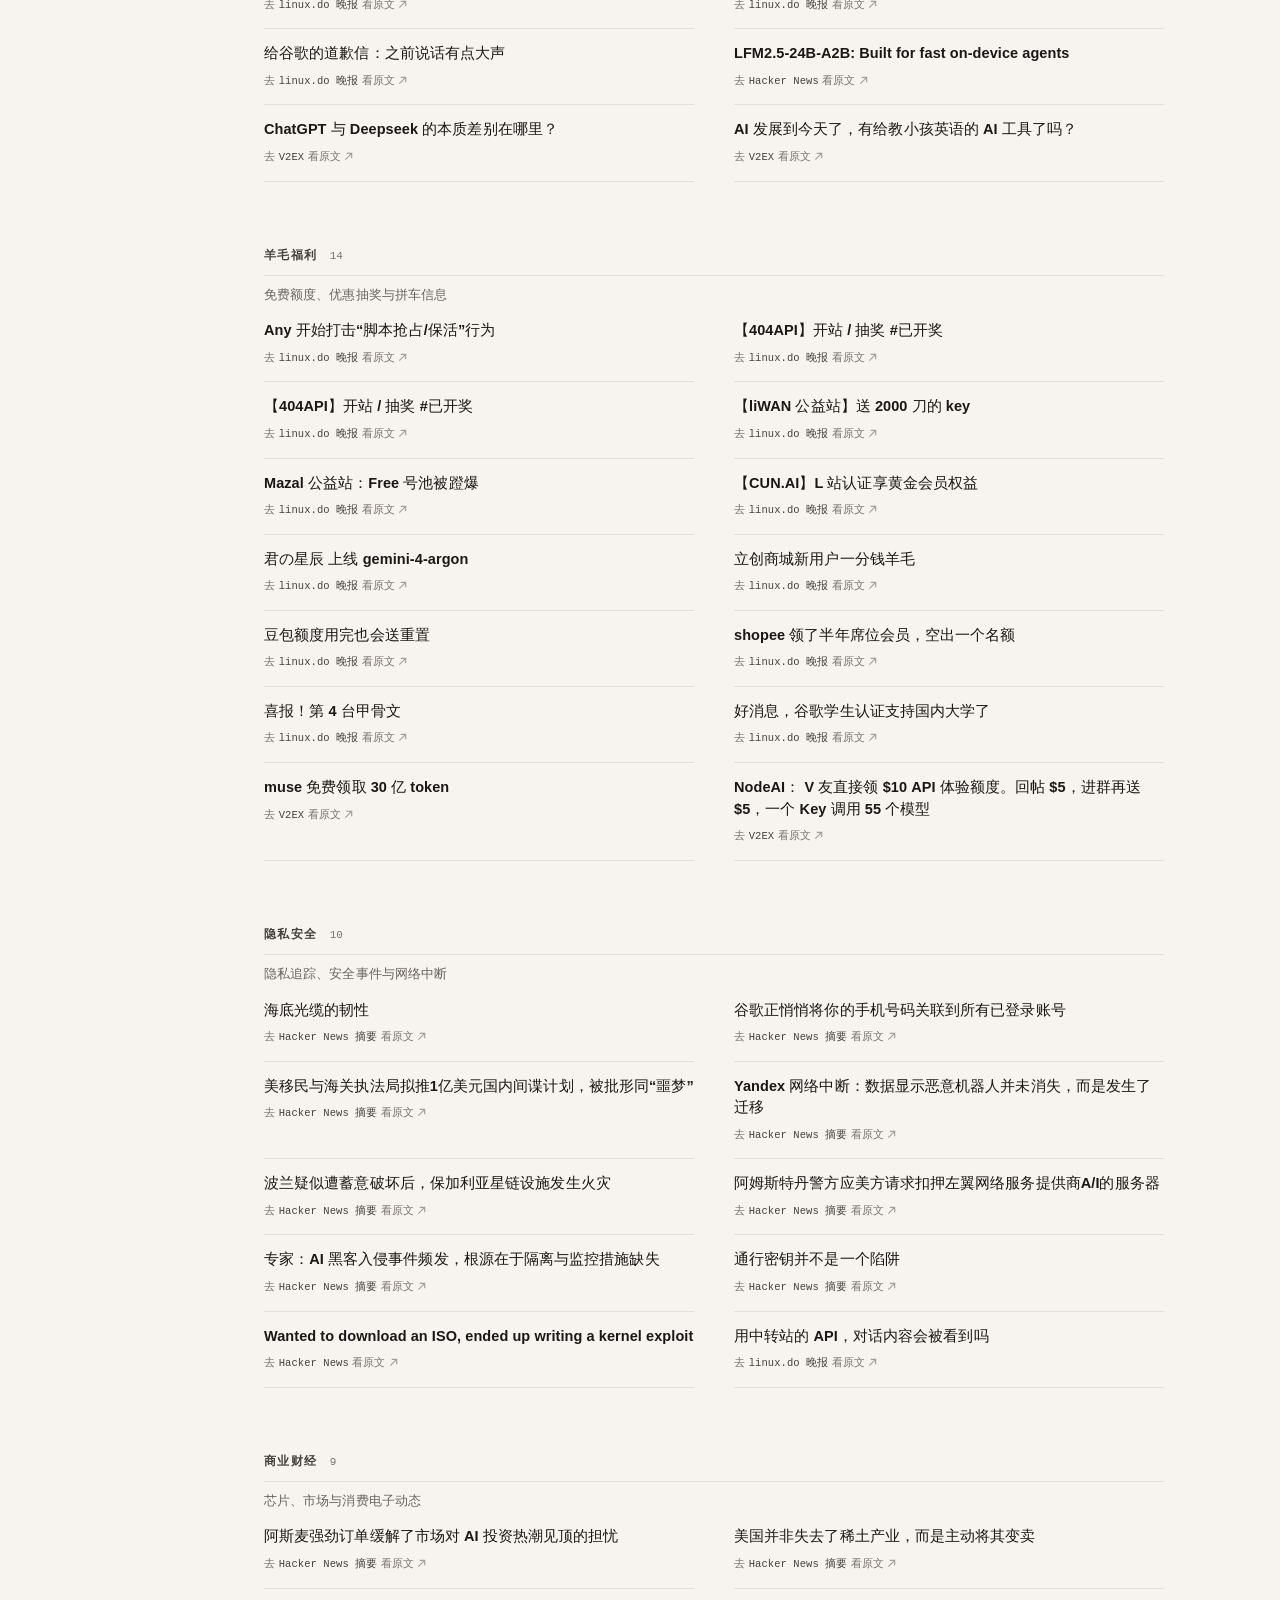
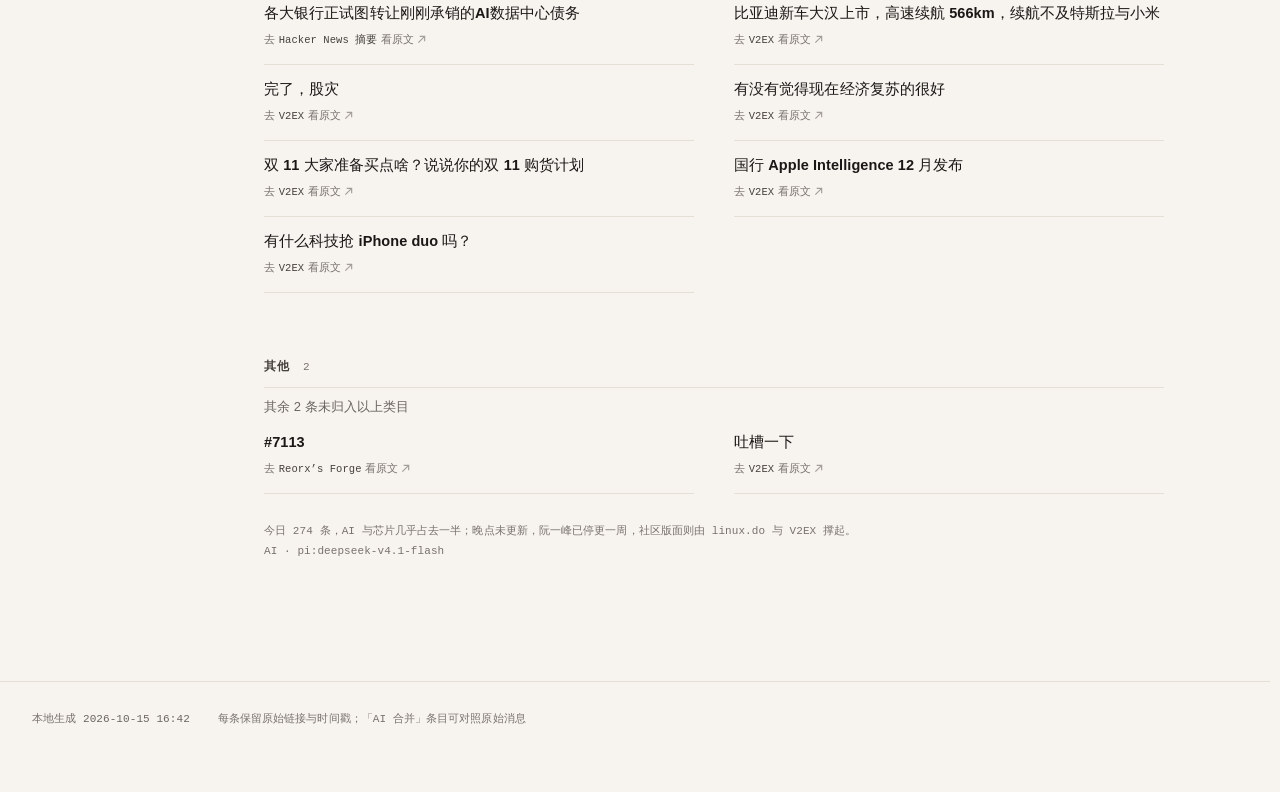
